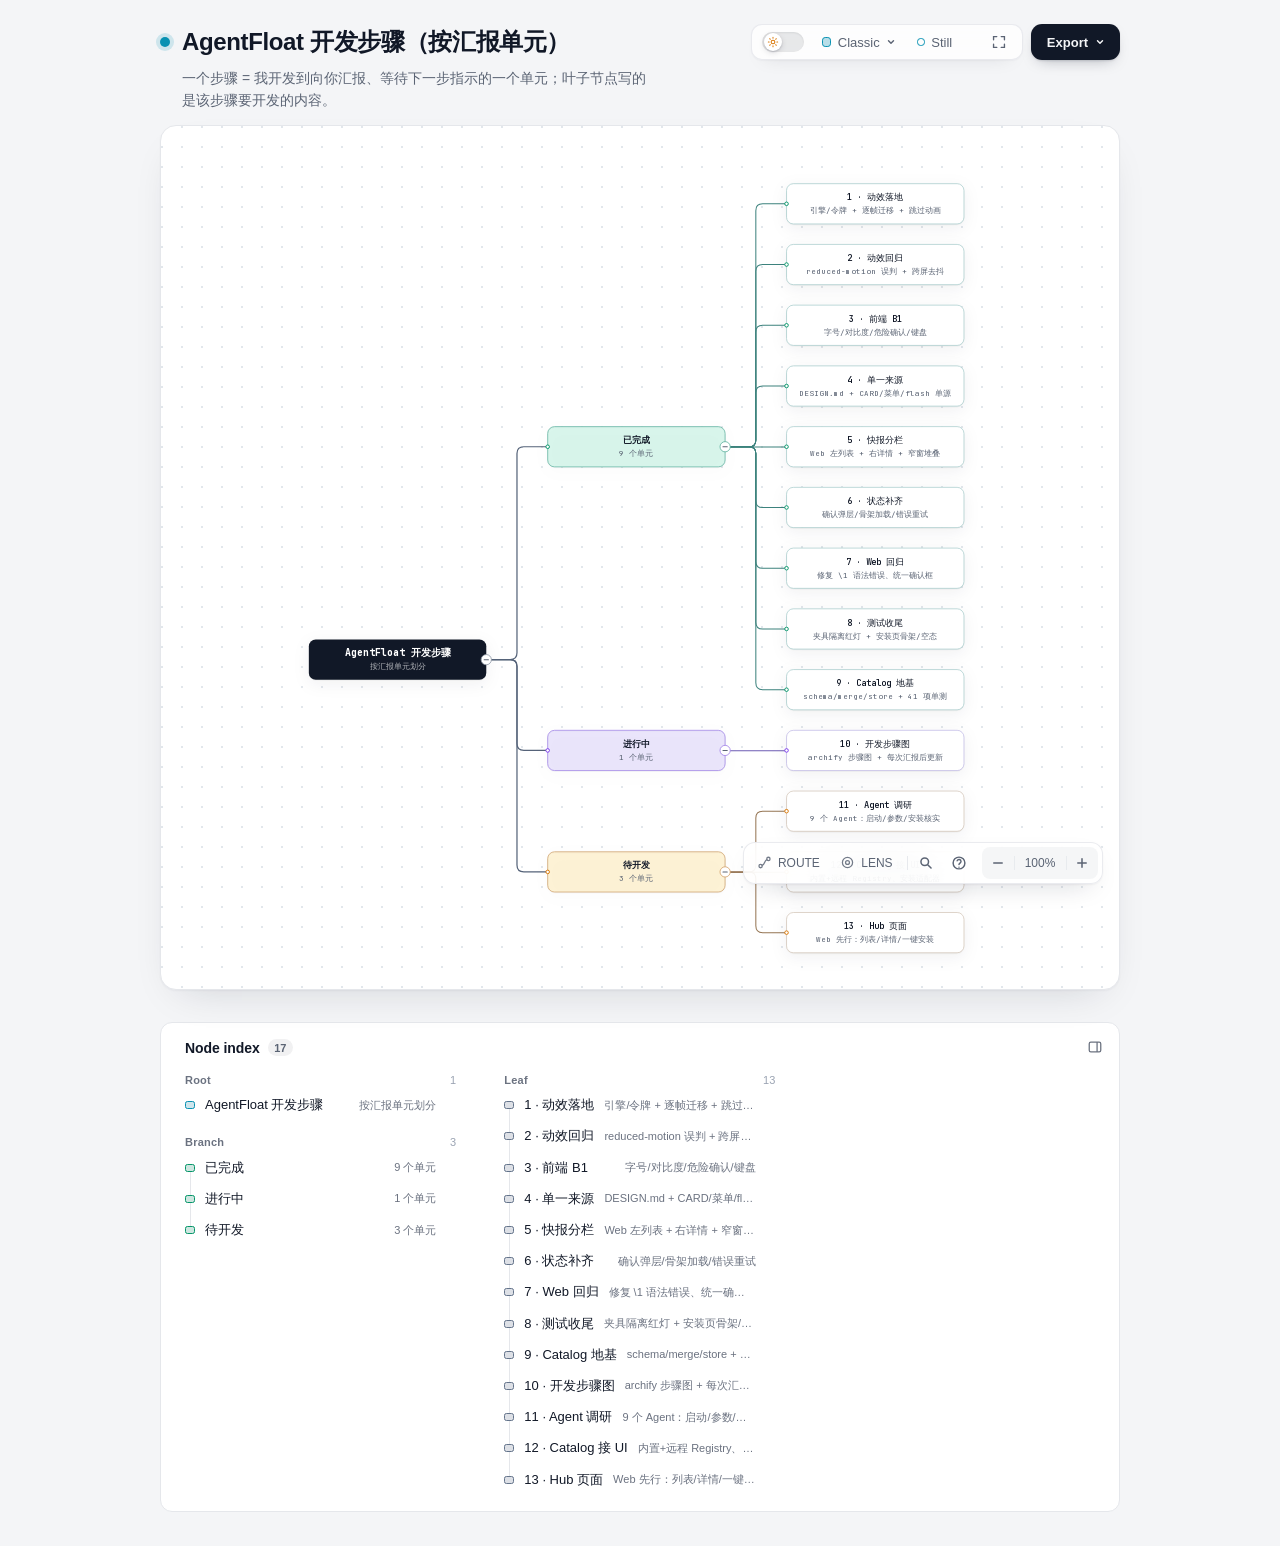
==== docs/agentfloat-dev-steps.html @ 32950635 "docs: 开发步骤图（tree）+ Agent 矩阵本机核实（OpenCode v2.0.18） - docs/agentfloat-dev-steps.html：按汇报单元的步骤树（已完成9/进行" ====
<!DOCTYPE html>
<html lang="en" data-theme="dark" data-preset="classic">
<head>
  <meta charset="UTF-8">
  <meta name="viewport" content="width=device-width, initial-scale=1.0">
  <meta name="generator" content="archify 3.1.0">
  <meta name="archify-reader-contract" content="declared-wide-v1">
  <title>AgentFloat 开发步骤（按汇报单元） Diagram</title>
  <script>
    // Resolve the theme before first paint so light-preference users don't
    // see a dark flash. The toolbar script below re-applies with UI state.
    (function () {
      try {
        var theme = null;
        try {
          var param = new URLSearchParams(window.location.search).get('theme');
          if (param === 'light' || param === 'dark') theme = param;
          if (new URLSearchParams(window.location.search).get('embed') === '1') {
            document.documentElement.setAttribute('data-embed', 'true');
          }
          if (new URLSearchParams(window.location.search).get('present') === '1') {
            document.documentElement.setAttribute('data-present', 'true');
          }
        } catch (_) {}
        if (!theme) {
          try { theme = localStorage.getItem('archify-theme'); } catch (_) {}
        }
        if (theme !== 'light' && theme !== 'dark') {
          theme = window.matchMedia('(prefers-color-scheme: light)').matches ? 'light' : 'dark';
        }
        document.documentElement.setAttribute('data-theme', theme);
      } catch (_) {}
    })();
  </script>
  <style id="archify-fonts">
/*
JetBrains Mono variable WOFF2 subsets from Google Fonts service revision v24.
These fixed bytes are shared by the viewer and its SVG/raster exports.
No local() source: an installed copy must not override the bundled font.
Uncovered characters (including CJK) still use the system fallback stack.
Upstream: https://github.com/JetBrains/JetBrainsMono

cyrillic-ext    1664 bytes  sha256 9343de2ca5d9549f792e7962375af8efb0f320c7643bfd36c884b5a30e5c396f
cyrillic        8892 bytes  sha256 4995a9a43ac659ec32fcd8b463755cd6a07b31a6e6b3894a6a153b661cf490e2
greek           6800 bytes  sha256 49c3da6c9a2b279b0f1f860f5cfb1f5dc38d88a5c7be9c9b1837bbc4e3db6111
vietnamese      5872 bytes  sha256 d44eb1936043a56038eb02dd70b243f379bef65783f94ec12f277550720411f1
latin-ext      11596 bytes  sha256 9c38cb2d0d2d93c1ee6e21fa78db76f13ea7e15e15cc64214c7ca89b6aaa35c4
latin          31340 bytes  sha256 2c32b9b3ee358c119e210f6f5195f9bd34894d78a785ff2e95d60e718e400af4

Copyright 2020 The JetBrains Mono Project Authors (https://github.com/JetBrains/JetBrainsMono)

This Font Software is licensed under the SIL Open Font License, Version 1.1.
This license is copied below, and is also available with a FAQ at:
https://openfontlicense.org


-----------------------------------------------------------
SIL OPEN FONT LICENSE Version 1.1 - 26 February 2007
-----------------------------------------------------------

PREAMBLE
The goals of the Open Font License (OFL) are to stimulate worldwide
development of collaborative font projects, to support the font creation
efforts of academic and linguistic communities, and to provide a free and
open framework in which fonts may be shared and improved in partnership
with others.

The OFL allows the licensed fonts to be used, studied, modified and
redistributed freely as long as they are not sold by themselves. The
fonts, including any derivative works, can be bundled, embedded,
redistributed and/or sold with any software provided that any reserved
names are not used by derivative works. The fonts and derivatives,
however, cannot be released under any other type of license. The
requirement for fonts to remain under this license does not apply
to any document created using the fonts or their derivatives.

DEFINITIONS
"Font Software" refers to the set of files released by the Copyright
Holder(s) under this license and clearly marked as such. This may
include source files, build scripts and documentation.

"Reserved Font Name" refers to any names specified as such after the
copyright statement(s).

"Original Version" refers to the collection of Font Software components as
distributed by the Copyright Holder(s).

"Modified Version" refers to any derivative made by adding to, deleting,
or substituting -- in part or in whole -- any of the components of the
Original Version, by changing formats or by porting the Font Software to a
new environment.

"Author" refers to any designer, engineer, programmer, technical
writer or other person who contributed to the Font Software.

PERMISSION & CONDITIONS
Permission is hereby granted, free of charge, to any person obtaining
a copy of the Font Software, to use, study, copy, merge, embed, modify,
redistribute, and sell modified and unmodified copies of the Font
Software, subject to the following conditions:

1) Neither the Font Software nor any of its individual components,
in Original or Modified Versions, may be sold by itself.

2) Original or Modified Versions of the Font Software may be bundled,
redistributed and/or sold with any software, provided that each copy
contains the above copyright notice and this license. These can be
included either as stand-alone text files, human-readable headers or
in the appropriate machine-readable metadata fields within text or
binary files as long as those fields can be easily viewed by the user.

3) No Modified Version of the Font Software may use the Reserved Font
Name(s) unless explicit written permission is granted by the corresponding
Copyright Holder. This restriction only applies to the primary font name as
presented to the users.

4) The name(s) of the Copyright Holder(s) or the Author(s) of the Font
Software shall not be used to promote, endorse or advertise any
Modified Version, except to acknowledge the contribution(s) of the
Copyright Holder(s) and the Author(s) or with their explicit written
permission.

5) The Font Software, modified or unmodified, in part or in whole,
must be distributed entirely under this license, and must not be
distributed under any other license. The requirement for fonts to
remain under this license does not apply to any document created
using the Font Software.

TERMINATION
This license becomes null and void if any of the above conditions are
not met.

DISCLAIMER
THE FONT SOFTWARE IS PROVIDED "AS IS", WITHOUT WARRANTY OF ANY KIND,
EXPRESS OR IMPLIED, INCLUDING BUT NOT LIMITED TO ANY WARRANTIES OF
MERCHANTABILITY, FITNESS FOR A PARTICULAR PURPOSE AND NONINFRINGEMENT
OF COPYRIGHT, PATENT, TRADEMARK, OR OTHER RIGHT. IN NO EVENT SHALL THE
COPYRIGHT HOLDER BE LIABLE FOR ANY CLAIM, DAMAGES OR OTHER LIABILITY,
INCLUDING ANY GENERAL, SPECIAL, INDIRECT, INCIDENTAL, OR CONSEQUENTIAL
DAMAGES, WHETHER IN AN ACTION OF CONTRACT, TORT OR OTHERWISE, ARISING
FROM, OUT OF THE USE OR INABILITY TO USE THE FONT SOFTWARE OR FROM
OTHER DEALINGS IN THE FONT SOFTWARE.
*/
    /* cyrillic-ext */
    @font-face { font-family: 'JetBrains Mono'; font-style: normal; font-weight: 400 800; font-display: swap;
      src: url([data-uri]) format('woff2');
      unicode-range: U+0460-052F, U+1C80-1C8A, U+20B4, U+2DE0-2DFF, U+A640-A69F, U+FE2E-FE2F; }
    /* cyrillic */
    @font-face { font-family: 'JetBrains Mono'; font-style: normal; font-weight: 400 800; font-display: swap;
      src: url([data-uri]) format('woff2');
      unicode-range: U+0301, U+0400-045F, U+0490-0491, U+04B0-04B1, U+2116; }
    /* greek */
    @font-face { font-family: 'JetBrains Mono'; font-style: normal; font-weight: 400 800; font-display: swap;
      src: url([data-uri]) format('woff2');
      unicode-range: U+0370-0377, U+037A-037F, U+0384-038A, U+038C, U+038E-03A1, U+03A3-03FF; }
    /* vietnamese */
    @font-face { font-family: 'JetBrains Mono'; font-style: normal; font-weight: 400 800; font-display: swap;
      src: url([data-uri]) format('woff2');
      unicode-range: U+0102-0103, U+0110-0111, U+0128-0129, U+0168-0169, U+01A0-01A1, U+01AF-01B0, U+0300-0301, U+0303-0304, U+0308-0309, U+0323, U+0329, U+1EA0-1EF9, U+20AB; }
    /* latin-ext */
    @font-face { font-family: 'JetBrains Mono'; font-style: normal; font-weight: 400 800; font-display: swap;
      src: url([data-uri]) format('woff2');
      unicode-range: U+0100-02BA, U+02BD-02C5, U+02C7-02CC, U+02CE-02D7, U+02DD-02FF, U+0304, U+0308, U+0329, U+1D00-1DBF, U+1E00-1E9F, U+1EF2-1EFF, U+2020, U+20A0-20AB, U+20AD-20C0, U+2113, U+2C60-2C7F, U+A720-A7FF; }
    /* latin */
    @font-face { font-family: 'JetBrains Mono'; font-style: normal; font-weight: 400 800; font-display: swap;
      src: url([data-uri]) format('woff2');
      unicode-range: U+0000-00FF, U+0131, U+0152-0153, U+02BB-02BC, U+02C6, U+02DA, U+02DC, U+0304, U+0308, U+0329, U+2000-206F, U+20AC, U+2122, U+2191, U+2193, U+2212, U+2215, U+FEFF, U+FFFD; }
  </style>
  <style>
    /* ==========================================================
       THEME VARIABLES — switch by toggling [data-theme] on <html>
       ========================================================== */
    :root,
    [data-theme="dark"] {
      --bg: #020617;
      --grid: #1e293b;
      --canvas-dot: rgba(148, 163, 184, 0.16);
      --text: #ffffff;
      --text-muted: #94a3b8;
      --text-dim: #475569;
      /* UI chrome and menu hints need more contrast than SVG .t-dim accents */
      --text-faint: #7d8da1;

      --panel: rgba(15, 23, 42, 0.5);
      --panel-border: #1e293b;
      --lane-fill: rgba(15, 23, 42, 0.22);
      --lane-stroke: #334155;

      --arrow: #94a3b8;
      --arrow-emphasis: #34d399;

      /* Opaque mask color used behind semi-transparent component fills
         so the arrows drawn underneath are properly hidden. */
      --mask: #0f172a;

      --frontend-fill:    rgba(8, 51, 68, 0.4);
      --frontend-stroke:  #22d3ee;
      --backend-fill:     rgba(6, 78, 59, 0.4);
      --backend-stroke:   #34d399;
      --database-fill:    rgba(76, 29, 149, 0.4);
      --database-stroke:  #a78bfa;
      --cloud-fill:       rgba(120, 53, 15, 0.3);
      --cloud-stroke:     #fbbf24;
      --security-fill:    rgba(136, 19, 55, 0.4);
      --security-stroke:  #fb7185;
      --messagebus-fill:  rgba(251, 146, 60, 0.3);
      --messagebus-stroke:#fb923c;
      --external-fill:    rgba(30, 41, 59, 0.5);
      --external-stroke:  #94a3b8;

      --toolbar-bg:       rgba(15, 23, 42, 0.8);
      --toolbar-border:   #334155;
      --toolbar-text:     #e2e8f0;
      --toolbar-hover:    rgba(15, 23, 42, 0.95);
      --toolbar-menu-bg:  #0f172a;
    }

    [data-theme="light"] {
      --bg: #f4f5f7;
      --grid: #e9edf2;
      --canvas-dot: #e2e7ec;
      --text: #111827;
      --text-muted: #5b6474;
      --text-dim: #9aa3b2;
      --text-faint: #6b7280;

      --panel: #ffffff;
      --panel-border: #e5e7eb;
      --lane-fill: rgba(248, 250, 252, 0.65);
      --lane-stroke: #cbd5e1;

      --arrow: #64748b;
      --arrow-emphasis: #059669;

      --mask: #ffffff;

      --frontend-fill: rgba(34, 211, 238, 0.15);
      --frontend-stroke: #0891b2;
      --backend-fill: rgba(52, 211, 153, 0.18);
      --backend-stroke: #059669;
      --database-fill: rgba(167, 139, 250, 0.2);
      --database-stroke: #7c3aed;
      --cloud-fill: rgba(251, 191, 36, 0.18);
      --cloud-stroke: #d97706;
      --security-fill: rgba(251, 113, 133, 0.15);
      --security-stroke: #e11d48;
      --messagebus-fill: rgba(251, 146, 60, 0.15);
      --messagebus-stroke: #ea580c;
      --external-fill: rgba(148, 163, 184, 0.18);
      --external-stroke: #64748b;

      --toolbar-bg:       rgba(255, 255, 255, 0.92);
      --toolbar-border:   #cbd5e1;
      --toolbar-text:     #334155;
      --toolbar-hover:    #ffffff;
      --toolbar-menu-bg:  #ffffff;
    }

    /* ==========================================================
       SIGNAL FLOW — an opt-in, motion-forward visual preset.
       The variables also target a standalone exported SVG, whose
       root carries data-preset and data-theme directly.
       ========================================================== */
    [data-preset="signal-flow"][data-theme="dark"] {
      --bg: #030711;
      --grid: #15233a;
      --panel: rgba(6, 14, 28, 0.78);
      --panel-border: #1d3350;
      --lane-fill: rgba(9, 22, 40, 0.5);
      --lane-stroke: #2c4564;
      --text: #f5fbff;
      --text-muted: #9eb0c7;
      --text-dim: #52667f;
      --text-faint: #7890ad;
      --mask: #07101e;
      --frontend-fill: rgba(6, 182, 212, 0.14);
      --frontend-stroke: #67e8f9;
      --backend-fill: rgba(16, 185, 129, 0.14);
      --backend-stroke: #5eead4;
      --database-fill: rgba(139, 92, 246, 0.16);
      --database-stroke: #c4b5fd;
      --cloud-fill: rgba(245, 158, 11, 0.13);
      --cloud-stroke: #fcd34d;
      --security-fill: rgba(244, 63, 94, 0.13);
      --security-stroke: #fda4af;
      --messagebus-fill: rgba(249, 115, 22, 0.13);
      --messagebus-stroke: #fdba74;
      --external-fill: rgba(71, 85, 105, 0.24);
      --external-stroke: #a5b4c7;
      --arrow: #7890ad;
      --arrow-emphasis: #2dd4bf;
      --toolbar-bg: rgba(7, 16, 30, 0.86);
      --toolbar-border: #29415f;
      --toolbar-menu-bg: #07101e;
    }

    [data-preset="signal-flow"][data-theme="light"] {
      --bg: #f4f9fc;
      --grid: #d4e5ee;
      --panel: rgba(255, 255, 255, 0.82);
      --panel-border: #bfd5e2;
      --lane-fill: rgba(232, 243, 248, 0.62);
      --lane-stroke: #a9c5d5;
      --text: #102638;
      --text-muted: #587287;
      --text-dim: #8aa2b4;
      --text-faint: #668397;
      --mask: #ffffff;
      --frontend-fill: rgba(6, 182, 212, 0.09);
      --frontend-stroke: #0789a1;
      --backend-fill: rgba(5, 150, 105, 0.09);
      --backend-stroke: #087f69;
      --database-fill: rgba(124, 58, 237, 0.09);
      --database-stroke: #7254c7;
      --cloud-fill: rgba(217, 119, 6, 0.08);
      --cloud-stroke: #b9670b;
      --security-fill: rgba(225, 29, 72, 0.08);
      --security-stroke: #c53a59;
      --messagebus-fill: rgba(234, 88, 12, 0.08);
      --messagebus-stroke: #c65f27;
      --external-fill: rgba(100, 116, 139, 0.1);
      --external-stroke: #607a8c;
      --arrow: #7b97aa;
      --arrow-emphasis: #0d9488;
    }

    /* ==========================================================
       BLUEPRINT — a review-first drafting preset for deployment,
       infrastructure, and technical design documentation. It keeps
       the same semantic palette and geometry while trading glow for
       precise grid contrast, squared materials, and drafting marks.
       ========================================================== */
    [data-preset="blueprint"][data-theme="dark"] {
      --bg: #06131f;
      --grid: #17425a;
      --panel: rgba(7, 27, 43, 0.9);
      --panel-border: #27627f;
      --lane-fill: rgba(10, 43, 66, 0.36);
      --lane-stroke: #34799a;
      --text: #e3f6ff;
      --text-muted: #91b8ca;
      --text-dim: #557e92;
      --text-faint: #739caf;
      --mask: #0a2031;
      --frontend-fill: rgba(26, 157, 193, 0.14);
      --frontend-stroke: #66d9ef;
      --backend-fill: rgba(31, 155, 124, 0.13);
      --backend-stroke: #69dfbd;
      --database-fill: rgba(120, 105, 196, 0.14);
      --database-stroke: #b4a8ff;
      --cloud-fill: rgba(197, 145, 43, 0.13);
      --cloud-stroke: #ffd166;
      --security-fill: rgba(199, 76, 104, 0.13);
      --security-stroke: #ff8da1;
      --messagebus-fill: rgba(207, 112, 49, 0.13);
      --messagebus-stroke: #ffad66;
      --external-fill: rgba(84, 119, 139, 0.18);
      --external-stroke: #a7cad9;
      --arrow: #78a3b7;
      --arrow-emphasis: #64dfc1;
      --toolbar-bg: rgba(7, 28, 45, 0.92);
      --toolbar-border: #34799a;
      --toolbar-text: #d8f3ff;
      --toolbar-hover: rgba(18, 58, 83, 0.95);
      --toolbar-menu-bg: #0a2031;
    }

    [data-preset="blueprint"][data-theme="light"] {
      --bg: #edf7fa;
      --grid: #b5d5e1;
      --panel: rgba(249, 253, 255, 0.94);
      --panel-border: #78aabd;
      --lane-fill: rgba(210, 232, 240, 0.42);
      --lane-stroke: #83b2c4;
      --text: #123344;
      --text-muted: #4e7486;
      --text-dim: #86a6b4;
      --text-faint: #668c9d;
      --mask: #f9fdff;
      --frontend-fill: rgba(8, 145, 178, 0.08);
      --frontend-stroke: #087f9c;
      --backend-fill: rgba(5, 128, 101, 0.08);
      --backend-stroke: #08755f;
      --database-fill: rgba(100, 75, 180, 0.08);
      --database-stroke: #6757a8;
      --cloud-fill: rgba(181, 120, 15, 0.08);
      --cloud-stroke: #a86609;
      --security-fill: rgba(190, 48, 80, 0.07);
      --security-stroke: #b32f50;
      --messagebus-fill: rgba(196, 81, 22, 0.07);
      --messagebus-stroke: #b65120;
      --external-fill: rgba(79, 112, 128, 0.08);
      --external-stroke: #506f7e;
      --arrow: #6d93a5;
      --arrow-emphasis: #087f69;
      --toolbar-bg: rgba(247, 252, 254, 0.94);
      --toolbar-border: #8ab5c5;
      --toolbar-text: #294f61;
      --toolbar-hover: #ffffff;
      --toolbar-menu-bg: #f9fdff;
    }

    /* ==========================================================
       EDITORIAL — a warm, publication-minded preset for design
       reviews, launch notes, and documentation. The diagram keeps
       the same semantic palette and exact geometry, but trades
       software chrome for paper, ink, ruled structure, and one
       restrained vermilion accent.
       ========================================================== */
    [data-preset="editorial"][data-theme="dark"] {
      --bg: #181611;
      --grid: #39342a;
      --panel: rgba(35, 31, 24, 0.96);
      --panel-border: #625a4a;
      --lane-fill: rgba(52, 46, 35, 0.46);
      --lane-stroke: #726957;
      --text: #f4eddf;
      --text-muted: #b9ae9b;
      --text-dim: #776e60;
      --text-faint: #9d917e;
      --mask: #231f18;
      --frontend-fill: rgba(43, 133, 142, 0.16);
      --frontend-stroke: #7fc6c7;
      --backend-fill: rgba(63, 132, 92, 0.16);
      --backend-stroke: #8fc29e;
      --database-fill: rgba(117, 91, 141, 0.17);
      --database-stroke: #c0a4d0;
      --cloud-fill: rgba(170, 119, 49, 0.16);
      --cloud-stroke: #d8ad68;
      --security-fill: rgba(157, 69, 65, 0.17);
      --security-stroke: #df9085;
      --messagebus-fill: rgba(174, 79, 42, 0.16);
      --messagebus-stroke: #df946f;
      --external-fill: rgba(126, 115, 96, 0.18);
      --external-stroke: #b8ad99;
      --arrow: #948978;
      --arrow-emphasis: #dd6b3d;
      --toolbar-bg: rgba(35, 31, 24, 0.92);
      --toolbar-border: #625a4a;
      --toolbar-text: #eee5d5;
      --toolbar-hover: #302a20;
      --toolbar-menu-bg: #231f18;
    }

    [data-preset="editorial"][data-theme="light"] {
      --bg: #f2eee5;
      --grid: #d8d0c2;
      --panel: rgba(251, 248, 241, 0.97);
      --panel-border: #c4b9a6;
      --lane-fill: rgba(229, 221, 207, 0.42);
      --lane-stroke: #b8aa94;
      --text: #242018;
      --text-muted: #6f6658;
      --text-dim: #a09788;
      --text-faint: #817767;
      --mask: #fbf8f1;
      --frontend-fill: rgba(31, 117, 126, 0.09);
      --frontend-stroke: #287e84;
      --backend-fill: rgba(42, 119, 75, 0.09);
      --backend-stroke: #397b53;
      --database-fill: rgba(105, 75, 130, 0.09);
      --database-stroke: #765d86;
      --cloud-fill: rgba(157, 103, 31, 0.1);
      --cloud-stroke: #9a671f;
      --security-fill: rgba(153, 58, 52, 0.09);
      --security-stroke: #9e463f;
      --messagebus-fill: rgba(182, 70, 27, 0.09);
      --messagebus-stroke: #ad4b25;
      --external-fill: rgba(101, 91, 75, 0.09);
      --external-stroke: #746b5e;
      --arrow: #8a806f;
      --arrow-emphasis: #bb4c23;
      --toolbar-bg: rgba(251, 248, 241, 0.94);
      --toolbar-border: #c4b9a6;
      --toolbar-text: #40392f;
      --toolbar-hover: #fffdf8;
      --toolbar-menu-bg: #fbf8f1;
    }

    * { margin: 0; padding: 0; box-sizing: border-box; }

    body {
      --archify-page-top: 2rem;
      font-family: -apple-system, BlinkMacSystemFont, 'Segoe UI', 'PingFang SC', 'Hiragino Sans GB', 'Microsoft YaHei', 'Noto Sans CJK SC', 'Noto Sans', Roboto, 'Helvetica Neue', Arial, sans-serif;
      -webkit-font-smoothing: antialiased;
      background: var(--bg);
      min-height: 100vh;
      padding: var(--archify-page-top) 2rem 2rem;
      color: var(--text);
      /* Theme surfaces change together; animating the page background leaves it
         visibly out of sync with the SVG and panel for the first 200ms. */
    }

    html[data-preset="signal-flow"] body {
      background-image:
        radial-gradient(circle at 18% -8%, rgba(34, 211, 238, 0.14), transparent 34rem),
        radial-gradient(circle at 92% 18%, rgba(139, 92, 246, 0.12), transparent 30rem);
      background-attachment: fixed;
    }
    html[data-preset="signal-flow"][data-theme="light"] body {
      background-image:
        radial-gradient(circle at 18% -8%, rgba(6, 182, 212, 0.12), transparent 34rem),
        radial-gradient(circle at 92% 18%, rgba(139, 92, 246, 0.08), transparent 30rem);
    }
    html[data-preset="blueprint"] body {
      background-image:
        linear-gradient(var(--grid) 1px, transparent 1px),
        linear-gradient(90deg, var(--grid) 1px, transparent 1px);
      background-size: 32px 32px;
      background-position: -1px -1px;
      background-attachment: fixed;
    }
    html[data-preset="editorial"] body {
      background-image:
        linear-gradient(90deg, transparent 0, transparent 5.4rem, color-mix(in srgb, var(--security-stroke) 18%, transparent) 5.4rem, color-mix(in srgb, var(--security-stroke) 18%, transparent) calc(5.4rem + 1px), transparent calc(5.4rem + 1px)),
        repeating-linear-gradient(0deg, transparent 0, transparent 31px, color-mix(in srgb, var(--grid) 36%, transparent) 31px, color-mix(in srgb, var(--grid) 36%, transparent) 32px);
      background-attachment: fixed;
    }

    /* Gallery/embed mode keeps the generated artifact as the source of truth
       while presenting only its diagram surface inside a proof card. */
    html[data-embed="true"] body {
      min-height: 0;
      padding: 0;
      overflow: hidden;
      background: var(--bg);
      background-image: none;
    }
    html[data-embed="true"] .toolbar,
    html[data-embed="true"] .header,
    html[data-embed="true"] .cards,
    html[data-embed="true"] .diagram-nav,
    html[data-embed="true"] .overview-map,
    html[data-embed="true"] .focus-chip,
    html[data-embed="true"] .route-probe,
    html[data-embed="true"] .semantic-lens,
    html[data-embed="true"] .diagram-guide,
    html[data-embed="true"] .node-finder,
    html[data-embed="true"] .node-outline { display: none !important; }
    html[data-embed="true"] .container { max-width: none; }
    html[data-embed="true"] .diagram-container {
      padding: 0.5rem;
      border: 0;
      border-radius: 0;
      box-shadow: none;
    }
    html[data-embed="true"] .diagram-container svg { min-width: 0; }

    /* Presentation Stage is a viewer-only layer: it gives the live diagram
       the viewport while keeping guided views, theme, focus, and exports real.
       Embed mode wins when both query parameters are present. */
    html[data-present="true"]:not([data-embed="true"]) body {
      --archify-page-top: 1rem;
      height: 100dvh;
      min-height: 0;
      padding: 1rem;
      overflow: hidden;
    }
    html[data-present="true"]:not([data-embed="true"]) .container {
      display: flex;
      flex-direction: column;
      gap: 0.75rem;
      width: 100%;
      max-width: none;
      height: calc(100dvh - 2rem);
    }
    html[data-present="true"]:not([data-embed="true"]) .header {
      flex: none;
      min-width: 0;
      margin: 0;
      padding-right: 23rem;
    }
    html[data-present="true"]:not([data-embed="true"]) .header-row { margin-bottom: 0.25rem; }
    html[data-present="true"]:not([data-embed="true"]) .subtitle {
      overflow: hidden;
      text-overflow: ellipsis;
      white-space: nowrap;
    }

    html[data-present="true"]:not([data-embed="true"]) .diagram-container {
      display: flex;
      flex: 1 1 auto;
      align-items: center;
      justify-content: center;
      min-height: 0;
      padding: 0.75rem;
      padding-bottom: calc(0.75rem + var(--archify-nav-reserve));
    }
    html[data-present="true"]:not([data-embed="true"]) .diagram-container > svg {
      flex: 1 1 auto;
      height: 100%;
      min-height: 0;
      width: 100%;
      min-width: 0;
    }
    html[data-present="true"]:not([data-embed="true"]) .cards { display: none; }
    html[data-present="true"]:not([data-embed="true"]) #btn-present {
      border-color: var(--frontend-stroke);
      color: var(--frontend-stroke);
    }

    /* The reader owns only the outer scale. Compact automatic sequences fit at
       their authored text size or larger. Long sequences and waterfall rows
       favor reading width and page scroll; other diagrams keep height fitting.
       Small automatic canvases retain a modest scale inside a usable shell.
       Every strategy preserves the authored SVG/viewBox and semantic geometry. */
    .container {
      width: 100%;
      max-width: var(--archify-reader-width, 1440px);
      margin: 0 auto;
    }
    html[data-reader-area="true"] .diagram-container {
      min-height: var(--archify-diagram-min-height);
      display: flex;
      align-items: center;
    }
    html[data-reader-area="true"] .diagram-container > svg { flex-shrink: 0; }
    /* The original SVG legend can use the outer corner while the capped or fitted
       diagram stays centered. The container still clips all outer paint. */
    .diagram-container:has([data-reader-legend-corner]) > svg { overflow: visible; }
    .diagram-container [data-reader-legend-corner] {
      transform-origin: 0 0;
      transform-box: view-box;
      transform: var(--archify-reader-legend-transform);
    }
    html[data-reader-narrow="true"]:not([data-present="true"]) .diagram-container > svg {
      min-width: 0;
      max-width: var(--archify-diagram-max-width);
      margin-inline: auto;
    }
    @media (min-width: 768px) and (max-height: 920px) {
      .header { margin-bottom: 1rem; }
      .diagram-container { padding: 1rem; }
      .cards { margin-top: 1rem; }
      .card { padding: 1rem; }
    }

    .header { margin-bottom: 1.5rem; padding-right: 29.5rem; }

    html[data-preset="signal-flow"] .header,
    html[data-preset="blueprint"] .header,
    html[data-preset="editorial"] .header { padding-right: 29.5rem; }

    .header-row {
      display: flex;
      align-items: center;
      gap: 0.75rem;
      min-height: 2.75rem;
      margin-bottom: 0.25rem;
    }

    .pulse-dot {
      flex: none;
      width: 10px;
      height: 10px;
      background: var(--frontend-stroke);
      border-radius: 50%;
      box-shadow: 0 0 0 4px color-mix(in srgb, var(--frontend-stroke) 16%, transparent);
      animation: none;
    }

    html[data-motion-capable="true"] .pulse-dot { animation: pulse 2s infinite; }

    @keyframes pulse {
      0%, 100% { opacity: 1; }
      50% { opacity: 0.5; }
    }

    h1 {
      font-size: 1.5rem;
      font-weight: 650;
      line-height: 1.25;
      letter-spacing: -0.015em;
    }

    .subtitle {
      color: var(--text-muted);
      font-size: 0.875rem;
      line-height: 1.55;
      margin-left: 1.375rem;
    }

    html[data-preset="signal-flow"] .header-row::after {
      content: attr(data-preset-badge-signal-flow);
      flex: none;
      margin-left: 0.25rem;
      color: var(--frontend-stroke);
      border: 1px solid var(--frontend-stroke);
      border-radius: 999px;
      padding: 0.28rem 0.6rem;
      font-size: 0.625rem;
      letter-spacing: 0.12em;
      opacity: 0.82;
      box-shadow: 0 0 20px rgba(34, 211, 238, 0.12);
      white-space: nowrap;
    }

    html[data-preset="blueprint"] .pulse-dot {
      width: 10px;
      height: 10px;
      border: 1px solid var(--frontend-stroke);
      border-radius: 1px;
      background: transparent;
      box-shadow: inset 0 0 0 2px var(--bg);
      transform: rotate(45deg);
      animation: none;
    }
    html[data-preset="blueprint"] .header-row::after {
      content: attr(data-preset-badge-blueprint);
      flex: none;
      margin-left: 0.25rem;
      padding: 0.28rem 0.55rem;
      border-top: 1px solid var(--frontend-stroke);
      border-bottom: 1px solid var(--frontend-stroke);
      color: var(--frontend-stroke);
      font-size: 0.5625rem;
      font-weight: 700;
      letter-spacing: 0.14em;
      white-space: nowrap;
    }

    html[data-preset="editorial"] h1,
    html[data-preset="editorial"] .card h3 {
      font-family: Georgia, 'Times New Roman', 'Songti SC', STSong, serif;
      letter-spacing: -0.02em;
    }
    html[data-preset="editorial"] h1 { font-size: 1.72rem; font-weight: 600; }
    html[data-preset="editorial"] .pulse-dot {
      width: 9px;
      height: 9px;
      border: 1px solid var(--arrow-emphasis);
      border-radius: 0;
      background: var(--arrow-emphasis);
      box-shadow: 0 0 0 3px color-mix(in srgb, var(--arrow-emphasis) 14%, transparent);
      transform: rotate(45deg);
      animation: none;
    }
    html[data-preset="editorial"] .header-row::after {
      content: attr(data-preset-badge-editorial);
      flex: none;
      margin-left: 0.25rem;
      padding: 0.32rem 0 0.24rem;
      border-bottom: 2px solid var(--arrow-emphasis);
      color: var(--arrow-emphasis);
      font-family: Georgia, 'Times New Roman', serif;
      font-size: 0.625rem;
      font-style: italic;
      font-weight: 600;
      letter-spacing: 0.08em;
      white-space: nowrap;
    }

    .diagram-container {
      --archify-nav-reserve: 0px;
      background: var(--panel);
      border-radius: 1rem;
      border: 1px solid var(--panel-border);
      box-shadow: 0 1px 2px rgba(15, 23, 42, 0.04), 0 16px 40px -20px rgba(15, 23, 42, 0.18);
      padding: 1.5rem;
      padding-bottom: calc(1.5rem + var(--archify-nav-reserve));
      overflow: hidden;
      position: relative;
    }

    html[data-preset="signal-flow"] .diagram-container {
      position: relative;
      overflow: hidden;
      background: linear-gradient(180deg, rgba(8, 20, 38, 0.82), rgba(3, 8, 18, 0.94));
      box-shadow: inset 0 1px 0 rgba(255, 255, 255, 0.04), 0 28px 80px rgba(0, 0, 0, 0.34);
    }
    html[data-preset="signal-flow"][data-theme="light"] .diagram-container {
      background: linear-gradient(180deg, rgba(255, 255, 255, 0.9), rgba(237, 246, 250, 0.94));
      box-shadow: inset 0 1px 0 rgba(255, 255, 255, 0.72), 0 24px 60px rgba(45, 78, 99, 0.12);
    }
    html[data-preset="blueprint"] .diagram-container {
      border-color: var(--panel-border);
      border-radius: 0.35rem;
      background: var(--panel);
      box-shadow:
        inset 0 0 0 1px color-mix(in srgb, var(--panel-border) 34%, transparent),
        0 18px 48px rgba(0, 0, 0, 0.16);
    }
    html[data-preset="blueprint"] .diagram-container::after {
      content: "";
      position: absolute;
      z-index: 10;
      inset: 0.7rem;
      pointer-events: none;
      background:
        linear-gradient(var(--frontend-stroke), var(--frontend-stroke)) left top / 1.35rem 1px no-repeat,
        linear-gradient(var(--frontend-stroke), var(--frontend-stroke)) left top / 1px 1.35rem no-repeat,
        linear-gradient(var(--frontend-stroke), var(--frontend-stroke)) right top / 1.35rem 1px no-repeat,
        linear-gradient(var(--frontend-stroke), var(--frontend-stroke)) right top / 1px 1.35rem no-repeat,
        linear-gradient(var(--frontend-stroke), var(--frontend-stroke)) left bottom / 1.35rem 1px no-repeat,
        linear-gradient(var(--frontend-stroke), var(--frontend-stroke)) left bottom / 1px 1.35rem no-repeat,
        linear-gradient(var(--frontend-stroke), var(--frontend-stroke)) right bottom / 1.35rem 1px no-repeat,
        linear-gradient(var(--frontend-stroke), var(--frontend-stroke)) right bottom / 1px 1.35rem no-repeat;
      opacity: 0.58;
    }
    html[data-preset="editorial"] .diagram-container {
      overflow: hidden;
      border-color: var(--panel-border);
      border-radius: 0.38rem;
      background:
        linear-gradient(90deg, color-mix(in srgb, var(--security-fill) 58%, transparent), transparent 12%),
        var(--panel);
      box-shadow:
        0 1px 0 color-mix(in srgb, var(--text) 6%, transparent),
        0 18px 48px color-mix(in srgb, #000 19%, transparent);
    }
    html[data-preset="editorial"] .diagram-container::after {
      position: absolute;
      z-index: 10;
      top: 0.72rem;
      right: 1.25rem;
      padding: 0.2rem 0.52rem;
      border: 1px solid var(--panel-border);
      background: var(--panel);
      color: var(--arrow-emphasis);
      content: attr(data-preset-badge-editorial-plate);
      font-family: Georgia, 'Times New Roman', serif;
      font-size: 0.52rem;
      font-style: italic;
      font-weight: 600;
      letter-spacing: 0.09em;
      pointer-events: none;
    }
    html[data-embed="true"][data-preset="editorial"] .diagram-container::after { display: none; }
    html[data-motion-capable="true"][data-preset="signal-flow"][data-ambient-entry="running"] .diagram-container::before {
      content: "";
      position: absolute;
      inset: 0;
      pointer-events: none;
      background: linear-gradient(115deg, transparent 28%, rgba(103, 232, 249, 0.035) 48%, transparent 68%);
      transform: translateX(-70%);
      animation: archify-signal-scan 4.8s ease-in-out 1 both;
    }

    /* Motion Governor gives the reader a real static state and gives the
       strongest semantic action the only motion budget. Atmosphere resets to
       its authored base instead of freezing mid-cycle. Static artifacts never
       start a decorative pulse or scan. */
    html:not([data-motion-capable="true"]) svg[data-animation="trace"] [data-animate] {
      animation: none !important;
    }
    html:not([data-motion-capable="true"]) svg[data-animation="trace"] [data-graph-role="automatic-crossover"]:has(> [data-animate="edge"]) > [data-graph-role="automatic-crossover-underlay"] {
      animation: none !important;
    }
    html[data-motion="still"] .pulse-dot,
    html[data-motion="still"] .diagram-container::before,
    html[data-motion="still"] svg[data-animation="trace"] [data-animate],
    html[data-motion-owner] .pulse-dot,
    html[data-motion-owner] .diagram-container::before,
    html[data-motion-owner] svg[data-animation="trace"] [data-animate],
    html[data-embed="true"] .pulse-dot,
    html[data-embed="true"] .diagram-container::before,
    html[data-share-playback="true"] .pulse-dot,
    html[data-share-playback="true"] .diagram-container::before,
    html[data-document-hidden="true"] .pulse-dot,
    html[data-document-hidden="true"] .diagram-container::before,
    html[data-document-hidden="true"] svg[data-animation="trace"] [data-animate],
    html[data-motion="still"] svg[data-animation="trace"] [data-graph-role="automatic-crossover"]:has(> [data-animate="edge"]) > [data-graph-role="automatic-crossover-underlay"],
    html[data-motion-owner] svg[data-animation="trace"] [data-graph-role="automatic-crossover"]:has(> [data-animate="edge"]) > [data-graph-role="automatic-crossover-underlay"],
    html[data-embed="true"] svg[data-animation="trace"] [data-graph-role="automatic-crossover"]:has(> [data-animate="edge"]) > [data-graph-role="automatic-crossover-underlay"],
    html[data-share-playback="true"] svg[data-animation="trace"] [data-graph-role="automatic-crossover"]:has(> [data-animate="edge"]) > [data-graph-role="automatic-crossover-underlay"],
    html[data-document-hidden="true"] svg[data-animation="trace"] [data-graph-role="automatic-crossover"]:has(> [data-animate="edge"]) > [data-graph-role="automatic-crossover-underlay"] {
      animation: none !important;
    }
    html[data-motion="still"] .diagram-container::before,
    html[data-motion-owner] .diagram-container::before,
    html[data-embed="true"] .diagram-container::before,
    html[data-share-playback="true"] .diagram-container::before {
      opacity: 0;
    }
    html[data-motion="still"] .intent-trace-flow,
    html[data-motion="still"] .route-probe-flow,
    html[data-motion="still"] .route-journey-flow,
    html[data-motion="still"] .semantic-lens-flow,
    html[data-motion="still"] .diagram-guide,
    html[data-motion="still"] .overview-map-live,
    html[data-document-hidden="true"] .intent-trace-flow,
    html[data-document-hidden="true"] .route-probe-flow,
    html[data-document-hidden="true"] .route-journey-flow,
    html[data-document-hidden="true"] .semantic-lens-flow,
    html[data-document-hidden="true"] .diagram-guide,
    html[data-document-hidden="true"] .overview-map-live {
      animation: none !important;
    }

    html[data-motion="still"] .intent-trace-flow,
    html[data-motion="still"] .route-probe-flow {
      stroke-dasharray: none;
      stroke-dashoffset: 0;
      opacity: 0.72;
    }
    html[data-motion="still"] .route-journey-overlay,
    html[data-document-hidden="true"] .route-journey-overlay { display: none !important; }
    html[data-motion="still"] .relationship-pulse-overlay { display: none !important; }

    html[data-motion="still"] svg [data-node-id],
    html[data-motion="still"] svg [data-edge-from],
    html[data-motion="still"] svg [data-detail],
    html[data-motion="still"] svg [data-detail-anchor],
    html[data-motion="still"] svg [data-legend-hit],
    html[data-motion="still"] svg {
      transition: none !important;
    }

    svg {
      font-family: 'JetBrains Mono', ui-monospace, SFMono-Regular, Menlo, Consolas, 'DejaVu Sans Mono', 'Liberation Mono', 'Noto Sans Mono CJK SC', 'PingFang SC', 'Hiragino Sans GB', 'Microsoft YaHei', monospace;
      width: 100%;
      min-width: min(900px, 100%);
      display: block;
      transform-origin: 0 0;
      transition: transform 0.18s ease;
    }

    .diagram-container.is-camera-moving svg {
      transition: transform 0.42s cubic-bezier(0.22, 1, 0.36, 1);
    }
    .diagram-container.is-camera-transaction svg { transition: none; }
    .diagram-container.is-pannable { cursor: grab; }
    .diagram-container.is-panning { cursor: grabbing; user-select: none; }
    .diagram-container.is-panning svg { transition: none; }

    .diagram-nav {
      position: absolute;
      right: 1rem;
      bottom: 1rem;
      z-index: 12;
      translate: 0 calc(-1 * var(--archify-dock-lift, 0px));
      display: inline-flex;
      align-items: center;
      max-width: calc(100% - 2rem);
      padding: 0.25rem;
      gap: 0.0625rem;
      overflow-x: auto;
      border: 1px solid color-mix(in srgb, var(--panel-border) 80%, transparent);
      border-radius: 0.75rem;
      background: color-mix(in srgb, var(--panel) 84%, transparent);
      box-shadow: 0 1px 2px rgba(15, 23, 42, 0.05), 0 10px 28px -14px rgba(15, 23, 42, 0.28);
      backdrop-filter: blur(14px) saturate(1.2);
      scrollbar-width: none;
    }
    .diagram-nav::-webkit-scrollbar { display: none; }
    .diagram-nav button,
    .focus-chip button {
      border: 0;
      background: transparent;
      color: var(--toolbar-text);
      font: inherit;
      cursor: pointer;
    }
    .diagram-nav button {
      min-width: 2rem;
      height: 2rem;
      padding: 0 0.4rem;
      border-radius: 0.5rem;
      color: var(--text-muted);
      font-size: 0.75rem;
      font-weight: 500;
      letter-spacing: 0;
      transition: background 0.15s, color 0.15s;
    }
    .diagram-nav button:hover,
    .diagram-nav button:focus-visible {
      color: var(--text);
      background: color-mix(in srgb, var(--text) 6%, transparent);
    }
    .diagram-nav button:hover,
    .diagram-nav button:focus-visible,
    .focus-chip button:hover,
    .focus-chip button:focus-visible { background: var(--toolbar-hover); }
    .diagram-nav button:focus-visible,
    .focus-chip button:focus-visible {
      outline: 2px solid var(--frontend-stroke);
      outline-offset: 1px;
    }
    .diagram-nav button:disabled { opacity: 0.38; cursor: default; }
    /* The Guide stays on the ? shortcut; Map only earns dock space once the
       reader has zoomed past the full diagram (or opened it from the keyboard). */
    .diagram-nav button[hidden] { display: none; }
    .diagram-container:not(.is-pannable) #btn-overview-map:not([data-radar-requested]):not(:focus) { display: none; }
    .diagram-nav button:disabled:hover { background: transparent; }
    .diagram-nav #btn-route-probe,
    .diagram-nav #btn-overview-map,
    .diagram-nav #btn-semantic-lens {
      min-width: auto;
      padding-inline: 0.6rem;
      color: var(--text-muted);
      font-weight: 500;
    }
    .diagram-nav #btn-node-finder,
    .diagram-nav [data-view="out"] {
      position: relative;
      margin-left: 0.375rem;
    }
    .diagram-nav #btn-node-finder::before,
    .diagram-nav [data-view="out"]::before {
      position: absolute;
      top: 0.55rem;
      bottom: 0.55rem;
      left: -0.19rem;
      width: 1px;
      background: color-mix(in srgb, var(--panel-border) 90%, transparent);
      content: "";
      pointer-events: none;
    }
    .diagram-nav-icon {
      display: block;
      width: 0.95rem;
      height: 0.95rem;
      margin: auto;
      background: currentColor;
      -webkit-mask-position: center;
      -webkit-mask-repeat: no-repeat;
      -webkit-mask-size: contain;
      mask-position: center;
      mask-repeat: no-repeat;
      mask-size: contain;
    }
    .diagram-nav-icon.find {
      -webkit-mask-image: url("data:image/svg+xml,%3Csvg xmlns='http://www.w3.org/2000/svg' viewBox='0 0 20 20'%3E%3Ccircle cx='8.5' cy='8.5' r='4.5' fill='none' stroke='black' stroke-width='1.8'/%3E%3Cpath d='m12 12 4 4' fill='none' stroke='black' stroke-width='1.8' stroke-linecap='round'/%3E%3C/svg%3E");
      mask-image: url("data:image/svg+xml,%3Csvg xmlns='http://www.w3.org/2000/svg' viewBox='0 0 20 20'%3E%3Ccircle cx='8.5' cy='8.5' r='4.5' fill='none' stroke='black' stroke-width='1.8'/%3E%3Cpath d='m12 12 4 4' fill='none' stroke='black' stroke-width='1.8' stroke-linecap='round'/%3E%3C/svg%3E");
    }
    .diagram-nav-icon.guide {
      -webkit-mask-image: url("data:image/svg+xml,%3Csvg xmlns='http://www.w3.org/2000/svg' viewBox='0 0 20 20'%3E%3Ccircle cx='10' cy='10' r='7' fill='none' stroke='black' stroke-width='1.7'/%3E%3Cpath d='M7.8 7.3a2.4 2.4 0 014.6.9c0 1.8-2.4 2-2.4 3.7M10 14.9h.01' fill='none' stroke='black' stroke-width='1.7' stroke-linecap='round'/%3E%3C/svg%3E");
      mask-image: url("data:image/svg+xml,%3Csvg xmlns='http://www.w3.org/2000/svg' viewBox='0 0 20 20'%3E%3Ccircle cx='10' cy='10' r='7' fill='none' stroke='black' stroke-width='1.7'/%3E%3Cpath d='M7.8 7.3a2.4 2.4 0 014.6.9c0 1.8-2.4 2-2.4 3.7M10 14.9h.01' fill='none' stroke='black' stroke-width='1.7' stroke-linecap='round'/%3E%3C/svg%3E");
    }
    .diagram-nav-icon.minus {
      -webkit-mask-image: url("data:image/svg+xml,%3Csvg xmlns='http://www.w3.org/2000/svg' viewBox='0 0 20 20'%3E%3Cpath d='M5 10h10' fill='none' stroke='black' stroke-width='1.8' stroke-linecap='round'/%3E%3C/svg%3E");
      mask-image: url("data:image/svg+xml,%3Csvg xmlns='http://www.w3.org/2000/svg' viewBox='0 0 20 20'%3E%3Cpath d='M5 10h10' fill='none' stroke='black' stroke-width='1.8' stroke-linecap='round'/%3E%3C/svg%3E");
    }
    .diagram-nav-icon.plus {
      -webkit-mask-image: url("data:image/svg+xml,%3Csvg xmlns='http://www.w3.org/2000/svg' viewBox='0 0 20 20'%3E%3Cpath d='M10 5v10M5 10h10' fill='none' stroke='black' stroke-width='1.8' stroke-linecap='round'/%3E%3C/svg%3E");
      mask-image: url("data:image/svg+xml,%3Csvg xmlns='http://www.w3.org/2000/svg' viewBox='0 0 20 20'%3E%3Cpath d='M10 5v10M5 10h10' fill='none' stroke='black' stroke-width='1.8' stroke-linecap='round'/%3E%3C/svg%3E");
    }
    .diagram-nav [data-view="reset"] {
      display: inline-flex;
      align-items: center;
      justify-content: center;
      gap: 0.2rem;
      min-width: 3.1rem;
      padding-inline: 0.35rem;
    }
    .diagram-nav [data-view="reset"][data-detail-visible] {
      min-width: 3.8rem;
    }
    .diagram-nav-detail {
      color: color-mix(in srgb, var(--toolbar-text) 52%, transparent);
      font-size: 0.44rem;
      font-weight: 700;
      line-height: 1;
      letter-spacing: 0.07em;
    }
    .diagram-nav-percent {
      color: var(--text-muted);
      font-size: 0.75rem;
      font-weight: 500;
      font-variant-numeric: tabular-nums;
      line-height: 1;
    }
    /* Mode buttons carry a small glyph so the dock reads as one icon language. */
    .diagram-nav #btn-route-probe,
    .diagram-nav #btn-overview-map,
    .diagram-nav #btn-semantic-lens {
      display: inline-flex;
      align-items: center;
      gap: 0.375rem;
      padding-inline: 0.55rem 0.65rem;
    }
    .diagram-nav #btn-route-probe::before,
    .diagram-nav #btn-overview-map::before,
    .diagram-nav #btn-semantic-lens::before {
      flex: none;
      width: 0.95rem;
      height: 0.95rem;
      background: currentColor;
      content: "";
      opacity: 0.85;
      -webkit-mask: var(--nav-glyph) center / contain no-repeat;
      mask: var(--nav-glyph) center / contain no-repeat;
    }
    .diagram-nav #btn-route-probe { --nav-glyph: url("data:image/svg+xml,%3Csvg xmlns='http://www.w3.org/2000/svg' viewBox='0 0 20 20'%3E%3Cg fill='none' stroke='black' stroke-width='1.7' stroke-linecap='round'%3E%3Ccircle cx='4.8' cy='14.8' r='2.2'/%3E%3Ccircle cx='15.2' cy='5.2' r='2.2'/%3E%3Cpath d='M6.9 13.9c3.8-1.4 2.6-6.3 6.2-7.8'/%3E%3C/g%3E%3C/svg%3E"); }
    .diagram-nav #btn-overview-map { --nav-glyph: url("data:image/svg+xml,%3Csvg xmlns='http://www.w3.org/2000/svg' viewBox='0 0 20 20'%3E%3Cg fill='none' stroke='black' stroke-width='1.7' stroke-linejoin='round'%3E%3Cpath d='M2.8 5.4 7.4 3.5l5.2 2 4.6-1.9v11l-4.6 1.9-5.2-2-4.6 1.9z'/%3E%3Cpath d='M7.4 3.5v11M12.6 5.5v11'/%3E%3C/g%3E%3C/svg%3E"); }
    .diagram-nav #btn-semantic-lens { --nav-glyph: url("data:image/svg+xml,%3Csvg xmlns='http://www.w3.org/2000/svg' viewBox='0 0 20 20'%3E%3Cg fill='none' stroke='black' stroke-width='1.7'%3E%3Ccircle cx='10' cy='10' r='6.8'/%3E%3Ccircle cx='10' cy='10' r='2.6'/%3E%3C/g%3E%3C/svg%3E"); }
    /* Zoom out / level / zoom in join into one stepper well. */
    .diagram-nav [data-view="out"],
    .diagram-nav [data-view="reset"],
    .diagram-nav [data-view="in"] {
      position: relative;
      border-radius: 0;
      background: color-mix(in srgb, var(--panel-border) 38%, transparent);
    }
    .diagram-nav [data-view="out"] { margin-left: 0.375rem; border-radius: 0.5rem 0 0 0.5rem; }
    .diagram-nav [data-view="out"]::before { display: none; }
    .diagram-nav [data-view="reset"],
    .diagram-nav [data-view="in"] { margin-left: -0.0625rem; }
    .diagram-nav [data-view="in"] { border-radius: 0 0.5rem 0.5rem 0; }
    .diagram-nav [data-view="reset"]::after,
    .diagram-nav [data-view="in"]::after {
      position: absolute;
      top: 0.55rem;
      bottom: 0.55rem;
      left: 0;
      width: 1px;
      background: color-mix(in srgb, var(--panel-border) 75%, transparent);
      content: "";
      pointer-events: none;
    }
    .diagram-nav [data-view="out"]:hover,
    .diagram-nav [data-view="reset"]:hover,
    .diagram-nav [data-view="in"]:hover { background: color-mix(in srgb, var(--panel-border) 60%, transparent); }
    .diagram-nav [data-view="out"]:disabled,
    .diagram-nav [data-view="in"]:disabled { opacity: 1; color: color-mix(in srgb, var(--text-muted) 40%, transparent); }
    .diagram-nav [data-view="out"]:disabled:hover,
    .diagram-nav [data-view="in"]:disabled:hover { background: color-mix(in srgb, var(--panel-border) 38%, transparent); }
    .diagram-nav [data-view="reset"] { min-width: 3.25rem; }
    .diagram-container[data-camera-indicator="true"] .diagram-nav-detail,
    .diagram-container[data-camera-indicator="true"] .diagram-nav-percent { color: var(--frontend-stroke); }
    .diagram-nav #btn-diagram-guide[aria-expanded="true"] {
      color: var(--cloud-stroke);
      background: var(--toolbar-hover);
    }

    /* Semantic Radar is a deliberately simplified, viewer-only overview. It
       uses authored node bounds and the live camera viewport rather than
       cloning the canonical SVG, so IDs, filters, animation, and export state
       stay singular and deterministic. */
    .overview-map {
      position: absolute;
      right: 1rem;
      bottom: calc(4.15rem + var(--archify-nav-reserve));
      z-index: 12;
      width: 11.25rem;
      overflow: hidden;
      border: 1px solid color-mix(in srgb, var(--frontend-stroke) 52%, var(--toolbar-border));
      border-radius: 0.78rem;
      background: var(--toolbar-menu-bg);
      color: var(--toolbar-text);
      box-shadow: 0 16px 42px rgba(0, 0, 0, 0.3);
      backdrop-filter: blur(16px);
      font-size: 0.625rem;
    }
    .overview-map[hidden] { display: none; }
    .overview-map[data-docked="true"] {
      position: fixed;
      right: var(--archify-radar-right, 1rem);
      top: var(--archify-radar-top, 1rem);
      bottom: auto;
    }
    .overview-map[data-docked="true"][data-dock-side="left"] {
      right: auto;
      left: var(--archify-radar-left, 1rem);
    }
    html[data-preset="blueprint"] .overview-map { border-radius: 0.28rem; }
    .overview-map-head {
      display: grid;
      grid-template-columns: auto minmax(0, 1fr) auto;
      align-items: center;
      gap: 0.45rem;
      min-height: 2.25rem;
      padding: 0.42rem 0.48rem 0.38rem 0.55rem;
      border-bottom: 1px solid var(--toolbar-border);
      background: linear-gradient(110deg, color-mix(in srgb, var(--frontend-fill) 45%, transparent), transparent 68%);
      cursor: grab;
      touch-action: none;
      user-select: none;
    }
    .overview-map[data-panel-dragging="true"] .overview-map-head { cursor: grabbing; }
    .overview-map[data-placement-invalid="true"] {
      border-color: var(--security-stroke);
      box-shadow: 0 0 0 2px color-mix(in srgb, var(--security-stroke) 34%, transparent), 0 16px 42px rgba(0, 0, 0, 0.3);
    }
    .overview-map[data-compact="true"] {
      width: 7.4rem;
    }
    .overview-map[data-compact="true"] .overview-map-head {
      grid-template-columns: minmax(0, 1fr) auto;
      gap: 0.24rem;
      min-height: 1.5rem;
      padding: 0.05rem 0.16rem 0.05rem 0.32rem;
      border-bottom: 0;
    }
    .overview-map[data-compact="true"] .overview-map-live,
    .overview-map[data-compact="true"] .overview-map-copy,
    .overview-map[data-compact="true"] .overview-map-surface,
    .overview-map[data-compact="true"] .overview-map-hint {
      display: none;
    }
    .overview-map[data-compact="true"] .overview-map-expand { display: inline-flex; }
    .overview-map[data-compact="true"] .overview-map-close {
      width: 1.15rem;
      height: 1.15rem;
      font-size: 0.72rem;
    }
    .overview-map-live {
      width: 0.42rem;
      height: 0.42rem;
      border-radius: 50%;
      background: var(--backend-stroke);
      box-shadow: 0 0 0 0 color-mix(in srgb, var(--backend-stroke) 52%, transparent);
      animation: archify-radar-live 2.4s ease-out infinite;
    }
    .overview-map-copy { min-width: 0; line-height: 1.1; }
    .overview-map-copy strong {
      display: block;
      overflow: hidden;
      color: var(--frontend-stroke);
      font-size: 0.59rem;
      letter-spacing: 0.12em;
      text-transform: uppercase;
      white-space: nowrap;
      text-overflow: ellipsis;
    }
    .overview-map-copy small {
      display: block;
      margin-top: 0.18rem;
      overflow: hidden;
      color: var(--text-faint);
      font-size: 0.52rem;
      letter-spacing: 0.04em;
      white-space: nowrap;
      text-overflow: ellipsis;
    }
    .overview-map-expand {
      display: none;
      align-items: center;
      justify-content: center;
      min-width: 0;
      height: 1.2rem;
      padding: 0 0.34rem;
      overflow: hidden;
      border: 0;
      border-radius: 0.3rem;
      background: transparent;
      color: var(--frontend-stroke);
      font: inherit;
      font-size: 0.49rem;
      font-weight: 700;
      letter-spacing: 0.06em;
      text-transform: uppercase;
      white-space: nowrap;
      cursor: pointer;
    }
    .overview-map-close {
      width: 1.55rem;
      height: 1.55rem;
      padding: 0;
      border: 0;
      border-radius: 0.34rem;
      background: transparent;
      color: var(--toolbar-text);
      font: inherit;
      font-size: 0.9rem;
      cursor: pointer;
    }
    .overview-map-expand:hover,
    .overview-map-expand:focus-visible,
    .overview-map-close:hover,
    .overview-map-close:focus-visible { background: var(--toolbar-hover); }
    .overview-map-expand:focus-visible,
    .overview-map-close:focus-visible,
    .overview-map-surface:focus-visible,
    .overview-map-node:focus-visible {
      outline: 2px solid var(--frontend-stroke);
      outline-offset: 1px;
    }
    .overview-map-surface {
      position: relative;
      height: 7rem;
      margin: 0.42rem;
      overflow: hidden;
      border: 1px solid color-mix(in srgb, var(--panel-border) 72%, transparent);
      border-radius: 0.42rem;
      background:
        linear-gradient(color-mix(in srgb, var(--panel-border) 26%, transparent) 1px, transparent 1px),
        linear-gradient(90deg, color-mix(in srgb, var(--panel-border) 26%, transparent) 1px, transparent 1px),
        color-mix(in srgb, var(--bg) 86%, transparent);
      background-size: 12px 12px;
      cursor: crosshair;
      touch-action: none;
    }
    html[data-preset="blueprint"] .overview-map-surface { border-radius: 0.1rem; }
    .overview-map-surface > svg {
      width: 100%;
      height: 100%;
      min-width: 0;
      transform: none !important;
      transition: none !important;
      display: block;
      overflow: visible;
    }
    .overview-map-node {
      fill: var(--backend-stroke);
      fill-opacity: 0.52;
      stroke: var(--backend-stroke);
      stroke-opacity: 0.86;
      vector-effect: non-scaling-stroke;
      cursor: pointer;
      transition: fill-opacity 140ms ease, stroke-width 140ms ease, filter 140ms ease;
    }
    .overview-map-node[data-kind="frontend"],
    .overview-map-node[data-kind="start"] { fill: var(--frontend-stroke); stroke: var(--frontend-stroke); }
    .overview-map-node[data-kind="database"],
    .overview-map-node[data-kind="success"] { fill: var(--database-stroke); stroke: var(--database-stroke); }
    .overview-map-node[data-kind="cloud"],
    .overview-map-node[data-kind="waiting"] { fill: var(--cloud-stroke); stroke: var(--cloud-stroke); }
    .overview-map-node[data-kind="messagebus"] { fill: var(--messagebus-stroke); stroke: var(--messagebus-stroke); }
    .overview-map-node[data-kind="security"],
    .overview-map-node[data-kind="decision"],
    .overview-map-node[data-kind="failure"] { fill: var(--security-stroke); stroke: var(--security-stroke); }
    .overview-map-node[data-kind="external"],
    .overview-map-node[data-kind="neutral"] { fill: var(--external-stroke); stroke: var(--external-stroke); }
    .overview-map-node[data-radar-active="true"],
    .overview-map-node:hover,
    .overview-map-node:focus-visible {
      fill-opacity: 0.92;
      stroke-width: 2.2;
      filter: drop-shadow(0 0 3px currentColor);
    }
    .overview-map-viewport {
      fill: color-mix(in srgb, var(--frontend-fill) 56%, transparent);
      stroke: var(--frontend-stroke);
      stroke-width: 2;
      vector-effect: non-scaling-stroke;
      pointer-events: none;
      filter: drop-shadow(0 0 3px color-mix(in srgb, var(--frontend-stroke) 54%, transparent));
    }
    .overview-map-hint {
      display: flex;
      justify-content: space-between;
      gap: 0.5rem;
      padding: 0 0.52rem 0.46rem;
      color: var(--text-faint);
      font-size: 0.49rem;
      letter-spacing: 0.06em;
      text-transform: uppercase;
    }
    .diagram-nav #btn-overview-map[aria-expanded="true"] {
      color: var(--frontend-stroke);
      background: color-mix(in srgb, var(--frontend-stroke) 11%, transparent);
    }
    .overview-map-feedback {
      position: absolute;
      right: 1rem;
      bottom: 4.15rem;
      z-index: 13;
      max-width: min(16rem, calc(100% - 2rem));
      padding: 0.38rem 0.55rem;
      border: 1px solid color-mix(in srgb, var(--frontend-stroke) 52%, var(--toolbar-border));
      border-radius: 0.5rem;
      background: var(--toolbar-menu-bg);
      color: var(--toolbar-text);
      box-shadow: 0 8px 24px rgba(0, 0, 0, 0.2);
      font-size: 0.52rem;
      line-height: 1.35;
      pointer-events: none;
    }
    .overview-map-feedback[hidden] { display: none; }
    .focus-chip[data-radar-yielded="true"] { display: none !important; }
    .diagram-nav #btn-route-probe[aria-pressed="true"] {
      color: var(--backend-stroke);
      background: color-mix(in srgb, var(--backend-stroke) 11%, transparent);
    }
    .diagram-nav #btn-semantic-lens[aria-expanded="true"],
    .diagram-nav #btn-semantic-lens[aria-pressed="true"] {
      color: var(--database-stroke);
      background: color-mix(in srgb, var(--database-stroke) 11%, transparent);
    }

    /* Semantic Lens turns the compiled node-kind palette into an analytical
       legend. One kind reveals its real traffic; two kinds compare only their
       direct authored relationships. Geometry and the canonical SVG stay put. */
    .semantic-lens {
      position: absolute;
      right: 1rem;
      bottom: calc(4.15rem + var(--archify-nav-reserve));
      z-index: 24;
      width: min(20rem, calc(100% - 2rem));
      overflow: hidden;
      border: 1px solid color-mix(in srgb, var(--database-stroke) 58%, var(--toolbar-border));
      border-radius: 0.82rem;
      background:
        linear-gradient(135deg, color-mix(in srgb, var(--database-fill) 34%, transparent), transparent 48%),
        var(--toolbar-menu-bg);
      color: var(--toolbar-text);
      box-shadow: 0 18px 52px rgba(0, 0, 0, 0.36);
      backdrop-filter: blur(18px);
      animation: archify-lens-in 180ms cubic-bezier(0.22, 1, 0.36, 1);
    }
    .semantic-lens[hidden] { display: none; }
    .semantic-lens[data-dock-side="left"] { left: 1rem; right: auto; }
    .semantic-lens[data-dock-side="right"] { left: auto; right: 1rem; }
    html[data-preset="blueprint"] .semantic-lens { border-radius: 0.28rem; }
    .semantic-lens-head {
      display: grid;
      grid-template-columns: minmax(0, 1fr) auto;
      align-items: start;
      gap: 0.75rem;
      padding: 0.72rem 0.78rem 0.62rem;
      border-bottom: 1px solid var(--toolbar-border);
    }
    .semantic-lens-eyebrow {
      display: block;
      color: var(--database-stroke);
      font-size: 0.5rem;
      font-weight: 800;
      letter-spacing: 0.16em;
      text-transform: uppercase;
    }
    .semantic-lens-title {
      display: block;
      margin-top: 0.16rem;
      color: var(--text);
      font-size: 0.82rem;
      letter-spacing: -0.02em;
    }
    .semantic-lens-close {
      width: 1.75rem;
      height: 1.75rem;
      padding: 0;
      border: 0;
      border-radius: 0.35rem;
      background: transparent;
      color: var(--toolbar-text);
      font: inherit;
      font-size: 1rem;
      cursor: pointer;
    }
    .semantic-lens-close:hover,
    .semantic-lens-close:focus-visible { background: var(--toolbar-hover); }
    .semantic-lens-instruction {
      margin: 0;
      padding: 0.52rem 0.78rem 0.48rem;
      color: var(--text-faint);
      font-size: 0.55rem;
      line-height: 1.45;
    }
    .semantic-lens-kinds {
      display: grid;
      grid-template-columns: 1fr 1fr;
      gap: 0.3rem;
      max-height: min(15rem, 40vh);
      padding: 0 0.5rem 0.5rem;
      overflow-y: auto;
      scrollbar-width: thin;
    }
    .semantic-lens-kind {
      --lens-color: var(--external-stroke);
      display: grid;
      grid-template-columns: auto minmax(0, 1fr) auto;
      align-items: center;
      gap: 0.42rem;
      min-width: 0;
      min-height: 2.15rem;
      padding: 0.35rem 0.42rem;
      border: 1px solid color-mix(in srgb, var(--lens-color) 24%, var(--toolbar-border));
      border-radius: 0.45rem;
      background: color-mix(in srgb, var(--panel) 76%, transparent);
      color: var(--toolbar-text);
      font: inherit;
      text-align: left;
      cursor: pointer;
      transition: border-color 140ms ease, background 140ms ease, opacity 140ms ease;
    }
    html[data-preset="blueprint"] .semantic-lens-kind { border-radius: 0.12rem; }
    .semantic-lens-kind[data-kind="frontend"],
    .semantic-lens-kind[data-kind="start"] { --lens-color: var(--frontend-stroke); }
    .semantic-lens-kind[data-kind="backend"],
    .semantic-lens-kind[data-kind="active"] { --lens-color: var(--backend-stroke); }
    .semantic-lens-kind[data-kind="database"],
    .semantic-lens-kind[data-kind="success"] { --lens-color: var(--database-stroke); }
    .semantic-lens-kind[data-kind="cloud"],
    .semantic-lens-kind[data-kind="waiting"] { --lens-color: var(--cloud-stroke); }
    .semantic-lens-kind[data-kind="messagebus"] { --lens-color: var(--messagebus-stroke); }
    .semantic-lens-kind[data-kind="security"],
    .semantic-lens-kind[data-kind="decision"],
    .semantic-lens-kind[data-kind="failure"] { --lens-color: var(--security-stroke); }
    .semantic-lens-kind:hover,
    .semantic-lens-kind:focus-visible,
    .semantic-lens-kind[aria-pressed="true"] {
      border-color: color-mix(in srgb, var(--lens-color) 78%, var(--toolbar-border));
      background: color-mix(in srgb, var(--lens-color) 11%, var(--panel));
    }
    .semantic-lens-kind:focus-visible,
    .semantic-lens-close:focus-visible,
    .semantic-lens-actions button:focus-visible {
      outline: 2px solid var(--database-stroke);
      outline-offset: 1px;
    }
    .semantic-lens-kind:disabled { opacity: 0.34; cursor: default; }
    .semantic-lens-swatch {
      width: 0.48rem;
      height: 0.48rem;
      border-radius: 50%;
      background: var(--lens-color);
      box-shadow: 0 0 8px color-mix(in srgb, var(--lens-color) 58%, transparent);
    }
    .semantic-lens-kind strong {
      overflow: hidden;
      color: var(--text);
      font-size: 0.61rem;
      text-overflow: ellipsis;
      white-space: nowrap;
    }
    .semantic-lens-kind em {
      color: var(--lens-color);
      font-size: 0.54rem;
      font-style: normal;
      font-weight: 800;
    }
    .semantic-lens-status {
      min-height: 2.5rem;
      margin: 0;
      padding: 0.55rem 0.78rem;
      border-top: 1px solid var(--toolbar-border);
      color: var(--text-faint);
      font-size: 0.55rem;
      line-height: 1.45;
    }
    .semantic-lens-status strong { color: var(--database-stroke); font-weight: 800; }
    .semantic-lens-actions {
      display: flex;
      justify-content: flex-end;
      gap: 0.28rem;
      padding: 0 0.62rem 0.62rem;
    }
    .semantic-lens-actions button {
      min-height: 1.8rem;
      padding: 0.28rem 0.48rem;
      border: 0;
      border-radius: 0.35rem;
      background: transparent;
      color: var(--toolbar-text);
      font: inherit;
      font-size: 0.56rem;
      cursor: pointer;
    }
    .semantic-lens-actions button:hover { background: var(--toolbar-hover); }
    .semantic-lens-actions #semantic-lens-copy { color: var(--database-stroke); }
    @keyframes archify-lens-in {
      from { opacity: 0; transform: translateY(5px) scale(0.985); }
      to { opacity: 1; transform: translateY(0) scale(1); }
    }

    /* Route Probe answers a reader question over the compiled semantic graph:
       choose two stable nodes and reveal the shortest authored directed route.
       The receipt and signal live entirely in the viewer layer. */
    .route-probe {
      position: absolute;
      left: 1rem;
      bottom: calc(1rem + var(--archify-nav-reserve));
      z-index: 12;
      width: min(46rem, calc(100% - 25rem));
      min-width: 18rem;
      overflow: hidden;
      border: 1px solid color-mix(in srgb, var(--backend-stroke) 62%, var(--toolbar-border));
      border-radius: 0.82rem;
      background:
        linear-gradient(115deg, color-mix(in srgb, var(--backend-fill) 50%, transparent), transparent 62%),
        var(--toolbar-menu-bg);
      color: var(--toolbar-text);
      box-shadow: 0 18px 48px rgba(0, 0, 0, 0.3);
      backdrop-filter: blur(16px);
      font-size: 0.75rem;
    }
    .route-probe[hidden] { display: none; }
    /* Picking needs one line of guidance, not a wide empty card; the panel
       widens only when there is a traced route to show. */
    .route-probe:not([data-state="result"]) { width: min(22rem, calc(100% - 2rem)); min-width: 0; }
    .route-probe-path:has(> .route-probe-placeholder:only-child) { display: none; }
    .route-probe[data-route-dock="top"] {
      top: 1rem;
      bottom: auto;
    }
    html[data-preset="blueprint"] .route-probe { border-radius: 0.25rem; }
    .route-probe-head {
      display: grid;
      grid-template-columns: minmax(0, 1fr) auto;
      align-items: start;
      gap: 0.65rem;
      padding: 0.625rem 0.75rem 0.5rem;
      border-bottom: 1px solid color-mix(in srgb, var(--toolbar-border) 80%, transparent);
    }
    .route-probe-copy { min-width: 0; }
    .route-probe-eyebrow {
      display: block;
      color: var(--backend-stroke);
      font-size: 0.6875rem;
      font-weight: 600;
      letter-spacing: 0.02em;
    }
    .route-probe-title {
      display: block;
      margin-top: 0.14rem;
      overflow: hidden;
      color: var(--toolbar-text);
      font-size: 0.875rem;
      font-weight: 600;
      line-height: 1.3;
      white-space: nowrap;
      text-overflow: ellipsis;
    }
    .route-probe-actions { display: flex; gap: 0.2rem; }
    .route-probe button {
      min-height: 1.55rem;
      padding: 0.25rem 0.42rem;
      border: 0;
      border-radius: 0.36rem;
      background: transparent;
      color: var(--toolbar-text);
      font: inherit;
      cursor: pointer;
    }
    .route-probe button:hover,
    .route-probe button:focus-visible { background: var(--toolbar-hover); }
    .route-probe button:focus-visible {
      outline: 2px solid var(--backend-stroke);
      outline-offset: 1px;
    }
    .route-probe-copy-link { color: var(--frontend-stroke) !important; }
    .route-probe-find { color: var(--backend-stroke) !important; }
    .route-probe-copy-link[hidden] { display: none; }
    .route-probe-find[hidden] { display: none; }
    .route-probe-path {
      display: flex;
      align-items: center;
      min-height: 2.2rem;
      padding: 0.42rem 0.58rem 0.24rem;
      overflow-x: auto;
      scrollbar-width: thin;
      white-space: nowrap;
    }
    .route-probe-node,
    .route-probe button.route-probe-node {
      flex: none;
      max-width: 9.5rem;
      overflow: hidden;
      min-height: 1.75rem !important;
      padding: 0.22rem 0.38rem;
      border: 1px solid color-mix(in srgb, var(--backend-stroke) 46%, var(--toolbar-border));
      border-radius: 999px;
      background: color-mix(in srgb, var(--backend-fill) 52%, transparent);
      color: var(--text);
      font-size: 0.56rem;
      font-weight: 700;
      text-overflow: ellipsis;
      white-space: nowrap;
    }
    .route-probe-node[data-endpoint="start"] {
      border-color: var(--frontend-stroke);
      color: var(--frontend-stroke);
    }
    .route-probe-node[data-endpoint="end"] {
      border-color: var(--security-stroke);
      color: var(--security-stroke);
    }
    .route-probe-node[data-route-journey-state="past"] { opacity: 0.66; }
    .route-probe-node[data-route-journey-state="future"] { opacity: 0.48; }
    .route-probe-node[aria-current="step"] {
      border-color: var(--backend-stroke);
      background: color-mix(in srgb, var(--backend-fill) 82%, var(--toolbar-menu-bg));
      color: var(--text);
      box-shadow: 0 0 0 1px color-mix(in srgb, var(--backend-stroke) 42%, transparent), 0 0 14px color-mix(in srgb, var(--backend-stroke) 34%, transparent);
      opacity: 1;
    }
    html[data-preset="blueprint"] .route-probe-node[aria-current="step"] {
      border-style: double;
      border-width: 3px;
      border-radius: 0.2rem;
      box-shadow: none;
    }
    .route-probe-arrow {
      flex: none;
      padding: 0 0.28rem;
      color: var(--text-faint);
      font-size: 0.65rem;
    }
    .route-probe-placeholder {
      color: var(--text-faint);
      font-size: 0.75rem;
    }
    .route-probe-status {
      display: block;
      min-height: 1.45rem;
      padding: 0.5rem 0.75rem 0.625rem;
      color: var(--text-muted, var(--text-faint));
      font-size: 0.75rem;
      line-height: 1.45;
    }
    .route-journey-controls {
      display: grid;
      grid-template-columns: 2rem minmax(5.8rem, auto) 2rem minmax(4.8rem, auto);
      justify-content: start;
      gap: 0.22rem;
      padding: 0.08rem 0.58rem 0.28rem;
    }
    .route-journey-controls[hidden] { display: none; }
    .route-journey-controls button {
      min-height: 1.8rem;
      border: 1px solid color-mix(in srgb, var(--toolbar-border) 86%, transparent);
      background: color-mix(in srgb, var(--toolbar-bg) 72%, transparent);
      font-size: 0.54rem;
      font-weight: 700;
    }
    .route-journey-controls button:disabled {
      cursor: default;
      opacity: 0.34;
    }
    .route-journey-play { color: var(--backend-stroke) !important; }
    .route-journey-overview { color: var(--frontend-stroke) !important; }
    .route-journey-controls[data-playing="true"] .route-journey-play {
      border-color: color-mix(in srgb, var(--backend-stroke) 64%, var(--toolbar-border));
      background: color-mix(in srgb, var(--backend-fill) 62%, transparent);
    }
    .route-probe[data-state="error"] {
      border-color: color-mix(in srgb, var(--security-stroke) 72%, var(--toolbar-border));
    }
    .route-probe[data-state="error"] .route-probe-status { color: var(--security-stroke); }

    .focus-chip {
      position: absolute;
      left: 1rem;
      top: 1rem;
      z-index: 12;
      display: block;
      width: min(22rem, calc(100% - 13rem));
      max-width: calc(100% - 13rem);
      overflow: hidden;
      border: 1px solid var(--frontend-stroke);
      border-radius: 0.85rem;
      background: var(--toolbar-menu-bg);
      color: var(--toolbar-text);
      box-shadow: 0 18px 48px rgba(0, 0, 0, 0.3);
      backdrop-filter: blur(16px);
      font-size: 0.6875rem;
    }
    .focus-chip[hidden] { display: none; }
    html[data-preset="blueprint"] .focus-chip { border-radius: 0.3rem; }
    .focus-chip button {
      flex: none;
      padding: 0.3rem 0.45rem;
      border-radius: 0.35rem;
      font-size: 0.625rem;
    }
    .relationship-lens-head {
      position: relative;
      display: grid;
      grid-template-columns: minmax(0, 1fr) auto;
      align-items: start;
      gap: 0.75rem;
      padding: 0.9rem 0.75rem 0.65rem;
      border-bottom: 1px solid var(--toolbar-border);
      background: linear-gradient(120deg, color-mix(in srgb, var(--frontend-fill) 34%, transparent), transparent 72%);
    }
    .relationship-lens-drag-handle {
      position: absolute;
      top: 0.12rem;
      left: 50%;
      width: 2.5rem;
      height: 0.78rem;
      padding: 0 !important;
      transform: translateX(-50%);
      color: var(--text-faint) !important;
      cursor: grab;
      touch-action: none;
      user-select: none;
    }
    .relationship-lens-drag-handle::before {
      content: "";
      display: block;
      width: 1.25rem;
      margin: auto;
      border-top: 2px dotted currentColor;
      opacity: 0.72;
    }
    .focus-chip[data-panel-dragging="true"] .relationship-lens-drag-handle { cursor: grabbing; }
    @media (hover: none), (pointer: coarse) {
      .relationship-lens-drag-handle { display: none; }
    }
    .relationship-lens-copy { min-width: 0; }
    .relationship-lens-actions {
      display: flex;
      flex-direction: column;
      align-items: flex-end;
      gap: 0.18rem;
    }
    .relationship-lens-actions button { white-space: nowrap; }
    .relationship-lens-actions #btn-focus-clear {
      display: grid;
      width: 1.75rem;
      height: 1.75rem;
      padding: 0;
      place-items: center;
      color: var(--text-muted);
      font-size: 1rem;
      line-height: 1;
    }
    .relationship-lens-actions #btn-focus-clear:hover,
    .relationship-lens-actions #btn-focus-clear:focus-visible {
      background: var(--toolbar-hover);
      color: var(--text);
    }
    .relationship-lens-actions #btn-focus-copy { color: var(--frontend-stroke); }
    .relationship-lens-actions #btn-focus-relations { display: none; }
    .relationship-lens-eyebrow {
      display: block;
      margin-bottom: 0.18rem;
      color: var(--frontend-stroke);
      font-size: 0.5rem;
      font-weight: 800;
      letter-spacing: 0.14em;
      text-transform: uppercase;
    }
    .relationship-lens-title {
      display: block;
      overflow: hidden;
      color: var(--text);
      font-size: 0.8rem;
      line-height: 1.35;
      text-overflow: ellipsis;
      white-space: nowrap;
    }
    .semantic-passport-detail {
      display: block;
      margin-top: 0.12rem;
      overflow: hidden;
      color: var(--text-muted);
      font-size: 0.625rem;
      line-height: 1.4;
      text-overflow: ellipsis;
      white-space: nowrap;
    }
    .semantic-passport-detail[hidden] { display: none; }
    .semantic-passport-meta {
      display: flex;
      flex-wrap: wrap;
      gap: 0.24rem;
      margin-top: 0.42rem;
    }
    .semantic-passport-meta span,
    .semantic-passport-meta code {
      max-width: 100%;
      overflow: hidden;
      padding: 0.14rem 0.34rem;
      border: 1px solid color-mix(in srgb, var(--toolbar-border) 82%, transparent);
      border-radius: 999px;
      background: color-mix(in srgb, var(--panel) 68%, transparent);
      color: var(--text-faint);
      font: inherit;
      font-size: 0.5rem;
      letter-spacing: 0.04em;
      text-overflow: ellipsis;
      white-space: nowrap;
    }
    .semantic-passport-meta [data-passport="kind"] {
      border-color: color-mix(in srgb, var(--frontend-stroke) 50%, var(--toolbar-border));
      color: var(--frontend-stroke);
      font-weight: 800;
      text-transform: uppercase;
    }
    .semantic-passport-meta [data-passport="tag"] { color: var(--cloud-stroke); }
    .semantic-passport-meta [data-passport="brand"] {
      border-color: color-mix(in srgb, var(--messagebus-stroke) 52%, var(--toolbar-border));
      color: var(--messagebus-stroke);
      font-weight: 700;
    }
    .semantic-passport-meta [hidden] { display: none; }
    html[data-preset="blueprint"] .semantic-passport-meta span,
    html[data-preset="blueprint"] .semantic-passport-meta code { border-radius: 0.1rem; }
    .semantic-passport-evidence {
      margin-top: 0.52rem;
      padding: 0.5rem;
      border: 1px solid color-mix(in srgb, var(--backend-stroke) 32%, var(--toolbar-border));
      border-radius: 0.55rem;
      background: color-mix(in srgb, var(--backend-fill) 18%, var(--panel));
    }
    .semantic-passport-evidence[hidden] { display: none; }
    html[data-preset="blueprint"] .semantic-passport-evidence { border-radius: 0.18rem; }
    .semantic-passport-evidence-head {
      display: flex;
      align-items: center;
      justify-content: space-between;
      gap: 0.55rem;
      margin-bottom: 0.35rem;
    }
    .semantic-passport-evidence-status {
      display: inline-flex;
      align-items: center;
      gap: 0.28rem;
      color: var(--backend-stroke);
      font-size: 0.5rem;
      font-weight: 800;
      letter-spacing: 0.08em;
      text-transform: uppercase;
    }
    .semantic-passport-evidence-status::before {
      content: '';
      width: 0.38rem;
      height: 0.38rem;
      border-radius: 50%;
      background: var(--backend-stroke);
      box-shadow: 0 0 0 3px color-mix(in srgb, var(--backend-stroke) 14%, transparent);
    }
    .semantic-passport-repository {
      min-width: 0;
      overflow: hidden;
      color: var(--text-faint);
      font-size: 0.5rem;
      text-decoration: none;
      text-overflow: ellipsis;
      white-space: nowrap;
    }
    .semantic-passport-repository:hover,
    .semantic-passport-repository:focus-visible { color: var(--backend-stroke); }
    .semantic-passport-evidence-links { display: grid; gap: 0.22rem; }
    .semantic-passport-source {
      display: grid;
      grid-template-columns: minmax(0, 1fr) auto;
      gap: 0.15rem 0.45rem;
      align-items: center;
      padding: 0.34rem 0.4rem;
      border: 1px solid transparent;
      border-radius: 0.38rem;
      color: var(--text-muted);
      text-decoration: none;
    }
    a.semantic-passport-source:hover,
    a.semantic-passport-source:focus-visible {
      border-color: color-mix(in srgb, var(--backend-stroke) 42%, transparent);
      background: color-mix(in srgb, var(--backend-fill) 32%, transparent);
      color: var(--text);
    }
    .semantic-passport-source strong {
      overflow: hidden;
      font-size: 0.5625rem;
      text-overflow: ellipsis;
      white-space: nowrap;
    }
    .semantic-passport-source code {
      color: var(--backend-stroke);
      font: inherit;
      font-size: 0.5rem;
    }
    .semantic-passport-source small {
      grid-column: 1 / -1;
      overflow: hidden;
      color: var(--text-faint);
      font-size: 0.5rem;
      text-overflow: ellipsis;
      white-space: nowrap;
    }
    .relationship-lens-summary {
      display: block;
      margin-top: 0.12rem;
      color: var(--text-faint);
      font-size: 0.5625rem;
    }
    .semantic-passport-reach {
      display: grid;
      gap: 0.28rem;
      margin-top: 0.52rem;
      padding-top: 0.48rem;
      border-top: 1px solid color-mix(in srgb, var(--toolbar-border) 76%, transparent);
    }
    .semantic-passport-reach[hidden] { display: none; }
    .semantic-passport-reach-label {
      color: var(--text-faint);
      font-size: 0.5rem;
      font-weight: 800;
      letter-spacing: 0.1em;
      text-transform: uppercase;
    }
    .semantic-passport-reach-actions {
      display: grid;
      grid-template-columns: repeat(2, minmax(0, 1fr));
      gap: 0.25rem;
    }
    .semantic-passport-reach-actions button {
      display: flex;
      align-items: center;
      justify-content: space-between;
      gap: 0.5rem;
      min-width: 0;
      min-height: 2rem;
      padding: 0.32rem 0.42rem;
      border: 1px solid color-mix(in srgb, var(--toolbar-border) 86%, transparent);
      background: color-mix(in srgb, var(--panel) 70%, transparent);
      color: var(--text-muted);
      text-align: left;
    }
    .semantic-passport-reach-actions button:hover:not(:disabled),
    .semantic-passport-reach-actions button:focus-visible {
      border-color: color-mix(in srgb, var(--frontend-stroke) 62%, var(--toolbar-border));
      color: var(--text);
    }
    .semantic-passport-reach-actions button:focus-visible {
      outline: 2px solid var(--frontend-stroke);
      outline-offset: 1px;
    }
    .semantic-passport-reach-actions button:disabled {
      cursor: default;
      opacity: 0.5;
    }
    .semantic-passport-reach-actions button[aria-pressed="true"] {
      border-color: color-mix(in srgb, var(--reach-color, var(--frontend-stroke)) 72%, var(--toolbar-border));
      background: color-mix(in srgb, var(--reach-fill, var(--frontend-fill)) 48%, transparent);
      color: var(--text);
    }
    #btn-reach-upstream {
      --reach-color: var(--database-stroke);
      --reach-fill: var(--database-fill);
    }
    #btn-reach-downstream {
      --reach-color: var(--backend-stroke);
      --reach-fill: var(--backend-fill);
    }
    .semantic-passport-reach-actions strong {
      color: var(--reach-color, var(--frontend-stroke));
      font-size: 0.625rem;
    }
    .semantic-passport-reach-status {
      color: var(--text-faint);
      font-size: 0.525rem;
      line-height: 1.4;
    }
    .semantic-passport-reach-status[hidden] { display: none; }
    .relationship-lens-list {
      max-height: min(18rem, 46vh);
      overflow: auto;
      padding: 0.4rem;
      scrollbar-width: thin;
      scrollbar-color: var(--frontend-stroke) transparent;
    }
    .relationship-lens-list::-webkit-scrollbar { width: 4px; }
    .relationship-lens-list::-webkit-scrollbar-thumb {
      border-radius: 999px;
      background: color-mix(in srgb, var(--frontend-stroke) 68%, transparent);
    }
    .relationship-lens-group + .relationship-lens-group { margin-top: 0.35rem; }
    .relationship-lens-group-title {
      display: block;
      padding: 0.24rem 0.38rem 0.16rem;
      color: var(--text-faint);
      font-size: 0.5rem;
      font-weight: 800;
      letter-spacing: 0.12em;
      text-transform: uppercase;
    }
    .relationship-lens-row {
      display: grid;
      grid-template-columns: 2.1rem minmax(0, 1fr);
      gap: 0.06rem 0.45rem;
      width: 100%;
      padding: 0.45rem 0.5rem !important;
      text-align: left;
    }
    .relationship-lens-row:hover,
    .relationship-lens-row:focus-visible,
    .relationship-lens-row[data-preview-active="true"] {
      background: var(--toolbar-hover);
      box-shadow: inset 2px 0 0 var(--frontend-stroke);
    }
    .relationship-lens-row:focus-visible {
      outline: 2px solid var(--frontend-stroke);
      outline-offset: -2px;
    }
    .relationship-lens-direction {
      grid-row: 1 / 3;
      align-self: center;
      color: var(--frontend-stroke);
      font-size: 0.5rem;
      font-weight: 800;
      letter-spacing: 0.08em;
    }
    .relationship-lens-row[data-direction="in"] .relationship-lens-direction { color: var(--database-stroke); }
    .relationship-lens-row[data-direction="loop"] .relationship-lens-direction { color: var(--security-stroke); }
    .relationship-lens-row strong {
      overflow: hidden;
      color: var(--text);
      font-size: 0.6875rem;
      text-overflow: ellipsis;
      white-space: nowrap;
    }
    .relationship-lens-row small {
      overflow: hidden;
      color: var(--text-faint);
      font-size: 0.5625rem;
      text-overflow: ellipsis;
      white-space: nowrap;
    }
    .relationship-lens-empty {
      margin: 0;
      padding: 0.75rem;
      color: var(--text-faint);
      font-size: 0.625rem;
      text-align: center;
    }

    /* Diagram Guide keeps the artifact's growing reader vocabulary
       discoverable without widening the permanent control bar. It derives
       honest counts at runtime and delegates every action to an existing
       production interaction instead of creating a second command system. */
    .diagram-guide {
      position: absolute;
      top: 1rem;
      right: 1rem;
      z-index: 26;
      width: min(32rem, calc(100% - 2rem));
      max-height: min(42rem, calc(100% - 2rem));
      overflow: auto;
      border: 1px solid color-mix(in srgb, var(--cloud-stroke) 58%, var(--toolbar-border));
      border-radius: 0.82rem;
      background:
        linear-gradient(135deg, color-mix(in srgb, var(--cloud-fill) 32%, transparent), transparent 42%),
        var(--toolbar-menu-bg);
      color: var(--toolbar-text);
      box-shadow: 0 22px 64px rgba(0, 0, 0, 0.4);
      backdrop-filter: blur(18px);
      animation: archify-guide-in 180ms cubic-bezier(0.22, 1, 0.36, 1);
    }
    .diagram-guide[hidden] { display: none; }
    html[data-preset="blueprint"] .diagram-guide { border-radius: 0.28rem; }
    .diagram-guide-head {
      display: grid;
      grid-template-columns: minmax(0, 1fr) auto;
      align-items: start;
      gap: 1rem;
      padding: 0.82rem 0.9rem 0.68rem;
      border-bottom: 1px solid var(--toolbar-border);
    }
    .diagram-guide-eyebrow {
      display: block;
      color: var(--cloud-stroke);
      font-size: 0.5rem;
      font-weight: 800;
      letter-spacing: 0.16em;
      text-transform: uppercase;
    }
    .diagram-guide-title {
      display: block;
      margin-top: 0.16rem;
      color: var(--text);
      font-size: 0.86rem;
      letter-spacing: -0.02em;
    }
    .diagram-guide-close {
      width: 1.8rem;
      height: 1.8rem;
      border: 0;
      border-radius: 0.35rem;
      background: transparent;
      color: var(--toolbar-text);
      font: inherit;
      font-size: 1rem;
      cursor: pointer;
    }
    .diagram-guide-close:hover,
    .diagram-guide-close:focus-visible { background: var(--toolbar-hover); }
    .diagram-guide-stats {
      display: flex;
      align-items: center;
      gap: 0.5rem;
      margin: 0;
      padding: 0.54rem 0.9rem;
      border-bottom: 1px solid color-mix(in srgb, var(--toolbar-border) 74%, transparent);
      color: var(--text-faint);
      font-size: 0.56rem;
      letter-spacing: 0.025em;
    }
    .diagram-guide-stats::before {
      content: '';
      width: 0.42rem;
      height: 0.42rem;
      flex: none;
      border-radius: 50%;
      background: var(--backend-stroke);
      box-shadow: 0 0 10px color-mix(in srgb, var(--backend-stroke) 72%, transparent);
    }
    .diagram-guide-actions {
      display: grid;
      grid-template-columns: 1fr 1fr;
      gap: 0.38rem;
      padding: 0.62rem;
    }
    .diagram-guide-action {
      --guide-accent: var(--frontend-stroke);
      display: grid;
      grid-template-columns: auto minmax(0, 1fr) auto;
      align-items: center;
      gap: 0.55rem;
      min-height: 4.15rem;
      padding: 0.55rem 0.58rem;
      border: 1px solid color-mix(in srgb, var(--guide-accent) 22%, var(--toolbar-border));
      border-radius: 0.55rem;
      background: color-mix(in srgb, var(--panel) 78%, transparent);
      color: var(--toolbar-text);
      font: inherit;
      text-align: left;
      cursor: pointer;
      transition: border-color 140ms ease, background 140ms ease, transform 140ms ease;
    }
    .diagram-guide-action[data-guide-action="route"] { --guide-accent: var(--backend-stroke); }
    .diagram-guide-action[data-guide-action="map"] { --guide-accent: var(--database-stroke); }
    .diagram-guide-action[data-guide-action="lens"] { --guide-accent: var(--messagebus-stroke); }

    .diagram-guide-action[data-guide-action="present"] {
      --guide-accent: var(--cloud-stroke);
    }
    .diagram-guide-action:hover,
    .diagram-guide-action:focus-visible {
      border-color: color-mix(in srgb, var(--guide-accent) 76%, var(--toolbar-border));
      background: color-mix(in srgb, var(--guide-accent) 9%, var(--panel));
      transform: translateY(-1px);
    }
    .diagram-guide-action:focus-visible,
    .diagram-guide-close:focus-visible {
      outline: 2px solid var(--cloud-stroke);
      outline-offset: 1px;
    }
    .diagram-guide-action:disabled {
      opacity: 0.42;
      cursor: default;
      transform: none;
    }
    .diagram-guide-index {
      display: grid;
      place-items: center;
      width: 1.65rem;
      height: 1.65rem;
      border: 1px solid color-mix(in srgb, var(--guide-accent) 64%, var(--toolbar-border));
      border-radius: 0.35rem;
      color: var(--guide-accent);
      font-size: 0.5rem;
      font-weight: 800;
      letter-spacing: 0.06em;
    }
    .diagram-guide-action-copy { min-width: 0; }
    .diagram-guide-action strong {
      display: block;
      overflow: hidden;
      color: var(--text);
      font-size: 0.66rem;
      text-overflow: ellipsis;
      white-space: nowrap;
    }
    .diagram-guide-action small {
      display: -webkit-box;
      margin-top: 0.18rem;
      overflow: hidden;
      color: var(--text-faint);
      font-size: 0.5rem;
      line-height: 1.35;
      -webkit-box-orient: vertical;
      -webkit-line-clamp: 2;
    }
    .diagram-guide kbd {
      align-self: start;
      min-width: 1.45rem;
      padding: 0.12rem 0.3rem;
      border: 1px solid var(--toolbar-border);
      border-radius: 0.25rem;
      color: var(--text-faint);
      font: inherit;
      font-size: 0.5rem;
      text-align: center;
    }
    .diagram-guide-shortcuts {
      display: flex;
      flex-wrap: wrap;
      gap: 0.34rem 0.62rem;
      padding: 0.58rem 0.9rem 0.68rem;
      border-top: 1px solid var(--toolbar-border);
      color: var(--text-faint);
      font-size: 0.5rem;
    }
    .diagram-guide-shortcuts span {
      display: inline-flex;
      align-items: center;
      gap: 0.28rem;
      white-space: nowrap;
    }
    .diagram-guide-feedback {
      min-height: 1rem;
      margin: -0.18rem 0.9rem 0.62rem;
      color: var(--security-stroke);
      font-size: 0.5rem;
    }
    .diagram-guide-feedback:empty { display: none; }
    .diagram-guide-credit {
      display: flex;
      align-items: center;
      justify-content: space-between;
      gap: 0.6rem;
      padding: 0.46rem 0.9rem 0.56rem;
      border-top: 1px solid color-mix(in srgb, var(--toolbar-border) 74%, transparent);
      color: var(--text-faint);
      font-size: 0.5rem;
      letter-spacing: 0.02em;
      text-decoration: none;
    }
    .diagram-guide-credit-link {
      display: inline-flex;
      align-items: center;
      gap: 0.28rem;
      flex: none;
      opacity: 0.72;
      transition: opacity 120ms ease, color 120ms ease;
    }
    .diagram-guide-star {
      width: 0.62rem;
      height: 0.62rem;
      background: currentColor;
      -webkit-mask: url("data:image/svg+xml,%3Csvg xmlns='http://www.w3.org/2000/svg' viewBox='0 0 16 16'%3E%3Cpath d='M8 1.6l1.9 3.9 4.3.6-3.1 3 .7 4.3L8 11.4l-3.8 2 .7-4.3-3.1-3 4.3-.6z' fill='none' stroke='black' stroke-width='1.3' stroke-linejoin='round'/%3E%3C/svg%3E") center / contain no-repeat;
      mask: url("data:image/svg+xml,%3Csvg xmlns='http://www.w3.org/2000/svg' viewBox='0 0 16 16'%3E%3Cpath d='M8 1.6l1.9 3.9 4.3.6-3.1 3 .7 4.3L8 11.4l-3.8 2 .7-4.3-3.1-3 4.3-.6z' fill='none' stroke='black' stroke-width='1.3' stroke-linejoin='round'/%3E%3C/svg%3E") center / contain no-repeat;
    }
    .diagram-guide-credit:hover .diagram-guide-star,
    .diagram-guide-credit:focus-visible .diagram-guide-star {
      -webkit-mask-image: url("data:image/svg+xml,%3Csvg xmlns='http://www.w3.org/2000/svg' viewBox='0 0 16 16'%3E%3Cpath d='M8 1.6l1.9 3.9 4.3.6-3.1 3 .7 4.3L8 11.4l-3.8 2 .7-4.3-3.1-3 4.3-.6z' stroke='black' stroke-width='1.3' stroke-linejoin='round'/%3E%3C/svg%3E");
      mask-image: url("data:image/svg+xml,%3Csvg xmlns='http://www.w3.org/2000/svg' viewBox='0 0 16 16'%3E%3Cpath d='M8 1.6l1.9 3.9 4.3.6-3.1 3 .7 4.3L8 11.4l-3.8 2 .7-4.3-3.1-3 4.3-.6z' stroke='black' stroke-width='1.3' stroke-linejoin='round'/%3E%3C/svg%3E");
    }
    .diagram-guide-credit:hover .diagram-guide-credit-link,
    .diagram-guide-credit:focus-visible .diagram-guide-credit-link { opacity: 1; color: var(--cloud-stroke); }
    .diagram-guide-credit:focus-visible { outline: 2px solid var(--cloud-stroke); outline-offset: -2px; }
    @keyframes archify-guide-in {
      from { opacity: 0; transform: translateY(-5px) scale(0.985); }
      to { opacity: 1; transform: translateY(0) scale(1); }
    }

    .node-finder {
      position: absolute;
      top: 1rem;
      left: 1rem;
      z-index: 24;
      display: flex;
      flex-direction: column;
      width: min(22rem, calc(100% - 2rem));
      max-height: calc(100% - 2rem);
      overflow: hidden;
      border: 1px solid var(--toolbar-border);
      border-radius: 0.85rem;
      background: var(--toolbar-menu-bg);
      color: var(--toolbar-text);
      box-shadow: 0 6px 8px rgba(0, 0, 0, 0.22);
      backdrop-filter: blur(16px);
    }
    .node-finder[hidden] { display: none; }
    .node-finder[data-context="route-source"] {
      border-color: color-mix(in srgb, var(--frontend-stroke) 68%, var(--toolbar-border));
    }
    .node-finder[data-context="route-target"] {
      border-color: color-mix(in srgb, var(--security-stroke) 68%, var(--toolbar-border));
    }
    html[data-preset="blueprint"] .node-finder { border-radius: 0.3rem; }
    .node-finder-head {
      display: flex;
      align-items: center;
      justify-content: space-between;
      gap: 1rem;
      padding: 0.7rem 0.8rem 0.45rem;
    }
    .node-finder-head strong {
      color: var(--text);
      font-size: 0.6875rem;
      letter-spacing: 0.08em;
      text-transform: uppercase;
    }
    .node-finder[data-context="route-source"] .node-finder-head strong { color: var(--frontend-stroke); }
    .node-finder[data-context="route-target"] .node-finder-head strong { color: var(--security-stroke); }
    .node-finder-close {
      width: 1.75rem;
      height: 1.75rem;
      border: 0;
      border-radius: 0.35rem;
      background: transparent;
      color: var(--toolbar-text);
      font: inherit;
      font-size: 1rem;
      cursor: pointer;
    }
    .node-finder-close:hover,
    .node-finder-close:focus-visible { background: var(--toolbar-hover); }
    .node-finder-close:focus-visible,
    .node-finder-result:focus-visible {
      outline: 2px solid var(--frontend-stroke);
      outline-offset: -2px;
    }
    .node-finder-search {
      display: grid;
      grid-template-columns: auto minmax(0, 1fr) auto;
      align-items: center;
      gap: 0.55rem;
      margin: 0 0.55rem 0.55rem;
      padding: 0 0.7rem;
      min-height: 2.35rem;
      border: 1px solid var(--toolbar-border);
      border-radius: 0.55rem;
      background: color-mix(in srgb, var(--panel) 78%, transparent);
      transition: border-color 160ms ease-out, box-shadow 160ms ease-out;
    }
    html[data-preset="blueprint"] .node-finder-search { border-radius: 0.18rem; }
    .node-finder-search > span { color: var(--frontend-stroke); font-size: 0.875rem; }
    .node-finder-search:focus-within {
      border-color: var(--frontend-stroke);
      box-shadow: 0 0 0 2px color-mix(in srgb, var(--frontend-stroke) 14%, transparent);
    }
    .node-finder-input {
      appearance: none;
      width: 100%;
      min-width: 0;
      border: 0;
      outline: 0;
      background: transparent;
      color: var(--text);
      font: inherit;
      font-size: 0.75rem;
    }
    .node-finder-input:focus-visible { outline: none; }
    .node-finder-input::placeholder { color: var(--text-faint); }
    .node-finder kbd {
      padding: 0.1rem 0.32rem;
      border: 1px solid var(--toolbar-border);
      border-radius: 0.25rem;
      color: var(--text-faint);
      font: inherit;
      font-size: 0.5625rem;
    }
    .node-finder-results {
      display: grid;
      flex: 1 1 auto;
      gap: 0;
      min-height: 0;
      max-height: min(18rem, 48vh);
      margin: 0 0.55rem 0.45rem;
      padding: 0;
      overflow-y: auto;
      overscroll-behavior: contain;
      border: 1px solid color-mix(in srgb, var(--toolbar-border) 78%, transparent);
      border-radius: 0.55rem;
      background: color-mix(in srgb, var(--panel) 54%, transparent);
      scroll-padding-block: 0.25rem;
      scrollbar-width: thin;
      scrollbar-color: color-mix(in srgb, var(--panel-border) 90%, transparent) transparent;
    }
    /* Slim overlay-style thumb instead of the chunky platform default. */
    .node-finder-results::-webkit-scrollbar { width: 10px; }
    .node-finder-results::-webkit-scrollbar-track { background: transparent; }
    .node-finder-results::-webkit-scrollbar-thumb {
      background: color-mix(in srgb, var(--panel-border) 85%, transparent);
      border: 3px solid transparent;
      border-radius: 999px;
      background-clip: padding-box;
    }
    .node-finder-results::-webkit-scrollbar-thumb:hover {
      background: color-mix(in srgb, var(--text-muted) 65%, transparent);
      border: 3px solid transparent;
      background-clip: padding-box;
    }
    html[data-preset="blueprint"] .node-finder-results { border-radius: 0.18rem; }
    .node-finder-result {
      display: grid;
      grid-template-columns: minmax(0, 1fr) auto;
      gap: 0.2rem 0.75rem;
      width: 100%;
      min-height: 3rem;
      padding: 0.52rem 0.65rem;
      border: 0;
      border-radius: 0;
      background: transparent;
      color: var(--text);
      font: inherit;
      text-align: left;
      cursor: pointer;
      transition: background-color 160ms ease-out;
    }
    .node-finder-result:not(:last-child) {
      border-bottom: 1px solid color-mix(in srgb, var(--toolbar-border) 62%, transparent);
    }
    .node-finder-result:hover,
    .node-finder-result:focus-visible {
      position: relative;
      z-index: 1;
      background: color-mix(in srgb, var(--frontend-fill) 48%, var(--toolbar-hover));
    }
    .node-finder-result strong {
      overflow: hidden;
      font-size: 0.75rem;
      line-height: 1.25;
      text-overflow: ellipsis;
      white-space: nowrap;
    }
    .node-finder-result small {
      grid-column: 1 / -1;
      overflow: hidden;
      color: var(--text-faint);
      font-size: 0.5625rem;
      letter-spacing: 0.015em;
      text-overflow: ellipsis;
      white-space: nowrap;
    }
    .node-finder-result em {
      align-self: center;
      color: var(--frontend-stroke);
      font-size: 0.625rem;
      font-style: normal;
    }
    /* A zero count is absence, not information — let it recede. */
    .node-finder-result em[data-zero] { color: var(--text-faint); }
    .node-finder[data-context^="route-"] .node-finder-result em {
      padding: 0.1rem 0.3rem;
      border: 1px solid color-mix(in srgb, currentColor 52%, transparent);
      border-radius: 999px;
      font-size: 0.5rem;
      font-weight: 800;
      letter-spacing: 0.05em;
      text-transform: uppercase;
    }
    .node-finder[data-context="route-target"] .node-finder-result em { color: var(--security-stroke); }
    .node-finder-empty {
      padding: 1.1rem 0.75rem 1.25rem;
      color: var(--text-faint);
      font-size: 0.6875rem;
      text-align: center;
    }
    .node-finder-status {
      margin: 0;
      padding: 0.1rem 0.8rem 0.65rem;
      color: var(--text-faint);
      font-size: 0.5625rem;
    }

    .cards {
      display: grid;
      grid-template-columns: repeat(auto-fit, minmax(min(15rem, 100%), 1fr));
      gap: 1rem;
      margin-top: 2rem;
    }

    .card {
      background: var(--panel);
      border-radius: 0.75rem;
      border: 1px solid var(--panel-border);
      padding: 1.125rem 1.25rem;
      /* Card notes are authored prose and may carry an unbreakable run such as a
         slash-joined pipeline or a long identifier. Without this, that run sets the
         card's min-content width, spills past its track in every rail placement,
         and pushes the whole page into horizontal overflow at desktop widths.
         `anywhere` rather than `break-word` because only `anywhere` shrinks the
         intrinsic minimum the layout is sized from. */
      overflow-wrap: anywhere;
    }

    html[data-preset="signal-flow"] .card {
      background: linear-gradient(145deg, rgba(10, 24, 43, 0.86), rgba(5, 12, 24, 0.92));
      box-shadow: inset 0 1px 0 rgba(255, 255, 255, 0.035);
    }
    html[data-preset="signal-flow"][data-theme="light"] .card {
      background: linear-gradient(145deg, rgba(255, 255, 255, 0.92), rgba(237, 246, 250, 0.9));
      box-shadow: inset 0 1px 0 rgba(255, 255, 255, 0.82), 0 12px 32px rgba(45, 78, 99, 0.08);
    }

    /* Preserve the one-screen guarantee on ordinary laptop displays. The
       high-screen expansion above must not trade a fuller canvas for page
       scrolling at 900–1080px heights. */
    @media (min-width: 768px) and (max-height: 1100px) {
      .header { margin-bottom: 1rem; }
      .diagram-container {
        padding: 0.875rem;
        padding-bottom: calc(0.875rem + var(--archify-nav-reserve));
      }
      .cards { margin-top: 1rem; }
      .card { padding: 1rem; }
    }
    @media (min-width: 768px) and (max-height: 920px) {
      body { padding-block: 1.25rem; }
      body { --archify-page-top: 1.25rem; }
      .header { margin-bottom: 0.875rem; }
      .cards { margin-top: 0.75rem; }
      html[data-nav-stage-rail="true"] body { padding-block: 0.375rem; }
      /* Align the fixed toolbar with the compact title row. Reserve its hit area
         above the guide without taking extra height from a fitted diagram. */
      html[data-nav-stage-rail="true"] .toolbar { top: 0.25rem; }
      html[data-nav-stage-rail="true"] .header { min-height: 2.625rem; margin-bottom: 0.5rem; }
      html[data-nav-stage-rail="true"] .diagram-container[data-nav-stage-rail="true"] { padding-top: 0.5rem; }
      html[data-nav-stage-rail="true"] .cards { margin-top: 0.375rem; }
    }

    html[data-preset="blueprint"] .card {
      position: relative;
      border-color: var(--panel-border);
      border-radius: 0.3rem;
      background: var(--panel);
      box-shadow: none;
    }
    html[data-preset="blueprint"] .card::before {
      content: "";
      position: absolute;
      top: -1px;
      left: 1rem;
      width: 2.5rem;
      border-top: 2px solid var(--frontend-stroke);
    }

    html[data-preset="editorial"] .card {
      position: relative;
      border-radius: 0.28rem;
      background: var(--panel);
      box-shadow: 0 10px 28px color-mix(in srgb, #000 10%, transparent);
    }
    html[data-preset="editorial"] .card::before {
      position: absolute;
      top: -1px;
      left: 1.25rem;
      width: 3.25rem;
      border-top: 3px solid var(--arrow-emphasis);
      content: "";
    }
    html[data-preset="editorial"] .card-dot { border-radius: 0; transform: rotate(45deg) scale(0.78); }

    /* Summary rail: the reader measures the viewport and enables it only when the
       diagram keeps its readable width beside the notes. */
    .reader-rail { display: contents; }
    html[data-reader-rail="true"] .container {
      display: grid;
      grid-template-columns: minmax(0, 1fr) var(--archify-rail-width);
      grid-auto-flow: row dense;
      column-gap: var(--archify-rail-gap);
      align-items: start;
    }
    html[data-reader-rail="true"] .container > .header { grid-column: 1 / -1; }
    html[data-reader-rail="true"] .container > .diagram-container { grid-column: 1; }
    /* The rail is at least the diagram's height and may run on to the viewport
       floor (--archify-rail-max, set by the reader); past that, notes scroll and
       the index keeps a usable share instead of collapsing to its header. */
    html[data-reader-rail="true"] .reader-rail {
      display: flex;
      flex-direction: column;
      grid-column: 2;
      align-self: stretch;
      min-height: 0;
      max-height: var(--archify-rail-max, none);
    }
    html:is([data-reader-rail="true"], [data-reader-rail="overlay"]) .cards:empty { display: none; }
    html:is([data-reader-rail="true"], [data-reader-rail="overlay"]) .cards {
      display: flex;
      flex: 0 1 auto;
      flex-direction: column;
      gap: 0;
      min-height: 0;
      margin-top: 0;
      padding: 0.125rem 0 0;
      overflow-y: auto;
      scrollbar-width: none;
      -webkit-mask-image: linear-gradient(to bottom, #000 calc(100% - 1.25rem), transparent);
      mask-image: linear-gradient(to bottom, #000 calc(100% - 1.25rem), transparent);
    }
    html:is([data-reader-rail="true"], [data-reader-rail="overlay"]) .cards::-webkit-scrollbar { display: none; }
    html:is([data-reader-rail="true"], [data-reader-rail="overlay"]) .cards .card { flex: none; }
    html:is([data-reader-rail="true"], [data-reader-rail="overlay"]) .cards .card {
      padding: 0 0.25rem 1.125rem;
      border: 0;
      border-radius: 0;
      background: transparent;
      box-shadow: none;
    }
    html:is([data-reader-rail="true"], [data-reader-rail="overlay"]) .cards .card + .card {
      padding-top: 1.125rem;
      border-top: 1px solid var(--panel-border);
    }
    html:is([data-reader-rail="true"], [data-reader-rail="overlay"]) .cards .card::before { display: none; }
    html:is([data-reader-rail="true"], [data-reader-rail="overlay"]) .card-header { gap: 0.55rem; margin-bottom: 0.45rem; }
    html:is([data-reader-rail="true"], [data-reader-rail="overlay"]) .cards .card h3 { font-size: 0.875rem; letter-spacing: -0.005em; }
    html:is([data-reader-rail="true"], [data-reader-rail="overlay"]) .cards .card ul { font-size: 0.8125rem; line-height: 1.6; }

    .node-outline { display: none; }
    html:is([data-reader-rail="true"], [data-reader-rail="overlay"]) .node-outline:not([hidden]) {
      display: flex;
      flex: 1 0 min(13rem, 55%);
      flex-direction: column;
      min-height: 0;
      margin-top: 0.25rem;
      overflow: hidden;
      border-top: 1px solid var(--panel-border);
    }
    html:is([data-reader-rail="true"], [data-reader-rail="overlay"]) .cards:empty + .node-outline:not([hidden]) { margin-top: 0; border-top: 0; }
    /* Collapsed: only the reveal control remains, so the diagram takes the width. */
    html[data-reader-rail="collapsed"] .reader-rail { display: none; }
    /* Overlay: a drawer for diagrams whose readable floor leaves no room to dock. */
    html[data-reader-rail="overlay"] .reader-rail {
      position: fixed;
      z-index: 150;
      top: 1rem;
      right: 1rem;
      bottom: 1rem;
      display: flex;
      flex-direction: column;
      width: var(--archify-rail-width);
      padding: 0.75rem 1rem 0.5rem;
      border: 1px solid color-mix(in srgb, var(--panel-border) 90%, transparent);
      border-radius: 1rem;
      background: var(--toolbar-menu-bg);
      box-shadow: 0 1px 2px rgba(15, 23, 42, 0.06), 0 28px 64px -18px rgba(15, 23, 42, 0.38);
      animation: rail-drawer-in 0.2s cubic-bezier(0.22, 1, 0.36, 1);
    }
    @keyframes rail-drawer-in {
      from { opacity: 0; transform: translateX(0.75rem); }
      to { opacity: 1; transform: translateX(0); }
    }
    /* Bottom (default): the notes keep their full-width card row and the index
       follows as one panel whose groups flow into columns, so nothing scrolls
       inside it. The placement toggle sits in the index header. */
    html[data-reader-rail="bottom"] .reader-rail {
      display: grid;
      grid-template-areas: "cards" "index";
      grid-template-columns: minmax(0, 1fr);
      row-gap: 1rem;
      margin-top: 1rem;
    }
    html[data-reader-rail="bottom"] .cards { grid-area: cards; margin-top: 0; }
    html[data-reader-rail="bottom"] .cards:empty { display: none; }
    html[data-reader-rail="bottom"] .node-outline:not([hidden]) {
      display: block;
      grid-area: index;
      padding: 0 1.25rem 0.75rem;
      border: 1px solid var(--panel-border);
      border-radius: 0.75rem;
      background: var(--panel);
    }
    html[data-reader-rail="bottom"] .reader-rail > .rail-controls {
      z-index: 1;
      grid-area: index;
      align-self: start;
      justify-self: end;
      margin: 0.625rem 0.625rem 0 0;
    }
    html[data-reader-rail="bottom"] .node-outline-head { padding: 1rem 2.5rem 0.375rem 0.25rem; }
    html[data-reader-rail="bottom"] .node-outline-list {
      columns: 15rem;
      column-gap: 1.75rem;
      padding: 0;
      overflow: visible;
      -webkit-mask-image: none;
      mask-image: none;
    }
    /* Named groups stay whole; a single unnamed group may split across columns,
       where a continuous spine would read as a broken line. */
    html[data-reader-rail="bottom"] .node-outline-group + .node-outline-group { margin-top: 0; }
    html[data-reader-rail="bottom"] .node-outline-group:has(> .node-outline-heading) { break-inside: avoid; padding-bottom: 0.25rem; }
    html[data-reader-rail="bottom"] .node-outline-group:not(:has(> .node-outline-heading)) > ul::before { display: none; }
    html[data-reader-rail="bottom"] .node-outline-group li { break-inside: avoid; }
    .rail-controls { display: none; }
    html:is([data-reader-rail="true"], [data-reader-rail="overlay"], [data-reader-rail="bottom"]) .rail-controls {
      display: flex;
      flex: none;
      justify-content: flex-end;
      gap: 0.125rem;
      margin: -0.25rem -0.25rem 0.25rem 0;
    }
    .rail-control {
      display: inline-grid;
      place-items: center;
      width: 1.875rem;
      height: 1.875rem;
      border: 0;
      border-radius: 0.5rem;
      background: transparent;
      color: var(--text-faint);
      cursor: pointer;
      transition: background 0.14s ease, color 0.14s ease;
    }
    .rail-control[hidden] { display: none; }
    .rail-control:hover,
    .rail-control:focus-visible { color: var(--text); background: color-mix(in srgb, var(--text) 6%, transparent); }
    .rail-control:focus-visible { outline: 1.5px solid color-mix(in srgb, var(--frontend-stroke) 60%, transparent); outline-offset: -1.5px; }
    .rail-control-icon,
    .rail-reveal-icon {
      width: 1rem;
      height: 1rem;
      background: currentColor;
      -webkit-mask: var(--rail-glyph) center / contain no-repeat;
      mask: var(--rail-glyph) center / contain no-repeat;
    }
    /* Panel glyphs: a frame with the panel drawn on the side it moves to. */
    .rail-control-icon.placement,
    #rail-placement[data-placement="right"] .rail-control-icon { --rail-glyph: url("data:image/svg+xml,%3Csvg xmlns='http://www.w3.org/2000/svg' viewBox='0 0 20 20'%3E%3Cg fill='none' stroke='black' stroke-width='1.6'%3E%3Crect x='2.8' y='3.8' width='14.4' height='12.4' rx='2'/%3E%3Cpath d='M2.8 12h14.4'/%3E%3C/g%3E%3C/svg%3E"); }
    #rail-placement[data-placement="bottom"] .rail-control-icon { --rail-glyph: url("data:image/svg+xml,%3Csvg xmlns='http://www.w3.org/2000/svg' viewBox='0 0 20 20'%3E%3Cg fill='none' stroke='black' stroke-width='1.6'%3E%3Crect x='2.8' y='3.8' width='14.4' height='12.4' rx='2'/%3E%3Cpath d='M12.6 3.8v12.4'/%3E%3C/g%3E%3C/svg%3E"); }
    .rail-control-icon.collapse { --rail-glyph: url("data:image/svg+xml,%3Csvg xmlns='http://www.w3.org/2000/svg' viewBox='0 0 20 20'%3E%3Cpath d='m8 5.5 4.5 4.5L8 14.5' fill='none' stroke='black' stroke-width='1.7' stroke-linecap='round' stroke-linejoin='round'/%3E%3C/svg%3E"); }
    .rail-reveal-icon { --rail-glyph: url("data:image/svg+xml,%3Csvg xmlns='http://www.w3.org/2000/svg' viewBox='0 0 20 20'%3E%3Cg fill='none' stroke='black' stroke-width='1.6'%3E%3Crect x='2.8' y='3.8' width='14.4' height='12.4' rx='2'/%3E%3Cpath d='M12.6 3.8v12.4M14.4 7.2h1M14.4 9.6h1M14.4 12h1'/%3E%3C/g%3E%3C/svg%3E"); }
    .rail-reveal[hidden] { display: none; }
    /* The collapsed rail leaves one quiet pill in the canvas corner. */
    .rail-reveal {
      position: absolute;
      z-index: 13;
      top: 0.75rem;
      right: 0.75rem;
      display: inline-flex;
      align-items: center;
      gap: 0.45rem;
      min-height: 2rem;
      padding: 0 0.75rem 0 0.625rem;
      border: 1px solid color-mix(in srgb, var(--panel-border) 85%, transparent);
      border-radius: 999px;
      background: color-mix(in srgb, var(--panel) 86%, transparent);
      color: var(--text-muted);
      box-shadow: 0 1px 2px rgba(15, 23, 42, 0.05), 0 8px 20px -12px rgba(15, 23, 42, 0.28);
      backdrop-filter: blur(12px);
      font: inherit;
      font-size: 0.75rem;
      font-weight: 500;
      cursor: pointer;
      transition: color 0.14s ease, background 0.14s ease;
    }
    .rail-reveal:hover,
    .rail-reveal:focus-visible { color: var(--text); background: var(--panel); }
    .rail-reveal:focus-visible { outline: 1.5px solid color-mix(in srgb, var(--frontend-stroke) 60%, transparent); outline-offset: 2px; }
    html[data-motion="still"] .reader-rail { animation: none !important; }
    .node-outline-head {
      display: flex;
      align-items: center;
      gap: 0.5rem;
      padding: 1.125rem 0.25rem 0.375rem;
    }
    .node-outline-head strong {
      color: var(--text);
      font-size: 0.875rem;
      font-weight: 600;
      letter-spacing: -0.005em;
    }
    .node-outline-count {
      min-width: 1.35rem;
      padding: 0.1rem 0.4rem;
      border-radius: 999px;
      background: color-mix(in srgb, var(--text) 6%, transparent);
      color: var(--text-muted);
      font-size: 0.6875rem;
      font-weight: 600;
      line-height: 1.3;
      text-align: center;
      font-variant-numeric: tabular-nums;
    }
    .node-outline-list {
      flex: 1 1 auto;
      min-height: 0;
      margin: 0 -0.375rem;
      padding: 0 0 1.25rem;
      overflow-y: auto;
      list-style: none;
      scrollbar-width: none;
      -webkit-mask-image: linear-gradient(to bottom, #000 calc(100% - 2rem), transparent);
      mask-image: linear-gradient(to bottom, #000 calc(100% - 2rem), transparent);
    }
    .node-outline-list::-webkit-scrollbar { display: none; }
    .node-outline-group + .node-outline-group { margin-top: 0.25rem; }
    .node-outline-group > ul {
      position: relative;
      list-style: none;
    }
    /* A quiet spine ties each group's swatches together like a lane. */
    .node-outline-group > ul::before {
      position: absolute;
      top: 0.95rem;
      bottom: 0.95rem;
      left: calc(0.625rem + 0.3125rem - 0.5px);
      width: 1px;
      background: var(--panel-border);
      content: "";
    }
    .node-outline-heading {
      display: flex;
      align-items: baseline;
      justify-content: space-between;
      padding: 0.7rem 0.625rem 0.25rem;
      color: var(--text-faint);
      font-size: 0.6875rem;
      font-weight: 600;
      letter-spacing: 0.02em;
    }
    .node-outline-heading small {
      color: var(--text-dim);
      font-size: 0.6875rem;
      font-weight: 500;
      font-variant-numeric: tabular-nums;
    }
    /* The rail frees the vertical budget, so compact viewports keep the normal
       title spacing instead of the stacked layout's tight stage rail. */
    html[data-reader-rail]:not([data-reader-rail="bottom"]) body { --archify-page-top: 1.5rem; padding-block: 1.5rem; }
    html[data-reader-rail]:not([data-reader-rail="bottom"]) .toolbar { top: calc(var(--archify-page-top) - 0.1875rem); }
    html[data-reader-rail]:not([data-reader-rail="bottom"]) .header { min-height: 0; margin-bottom: 1.125rem; }
    .node-outline-item {
      position: relative;
      display: grid;
      grid-template-columns: 0.625rem minmax(0, auto) minmax(0, 1fr) 0.75rem;
      align-items: center;
      column-gap: 0.625rem;
      width: 100%;
      min-height: 1.95rem;
      padding: 0.28rem 0.5rem 0.28rem 0.625rem;
      border: 0;
      border-radius: 0.5rem;
      background: transparent;
      color: var(--text);
      font: inherit;
      text-align: left;
      cursor: pointer;
      transition: background 0.16s ease;
    }
    /* Trailing chevron hints that a click focuses the node. */
    .node-outline-item::after {
      grid-column: 4;
      width: 0.75rem;
      height: 0.75rem;
      background: currentColor;
      color: var(--text-muted);
      content: "";
      opacity: 0;
      transform: translateX(-3px);
      transition: opacity 0.16s ease, transform 0.16s ease;
      -webkit-mask: url("data:image/svg+xml,%3Csvg xmlns='http://www.w3.org/2000/svg' viewBox='0 0 12 12'%3E%3Cpath d='m4.5 3 3 3-3 3' fill='none' stroke='black' stroke-width='1.6' stroke-linecap='round' stroke-linejoin='round'/%3E%3C/svg%3E") center / contain no-repeat;
      mask: url("data:image/svg+xml,%3Csvg xmlns='http://www.w3.org/2000/svg' viewBox='0 0 12 12'%3E%3Cpath d='m4.5 3 3 3-3 3' fill='none' stroke='black' stroke-width='1.6' stroke-linecap='round' stroke-linejoin='round'/%3E%3C/svg%3E") center / contain no-repeat;
    }
    .node-outline-item:hover,
    .node-outline-item:focus-visible,
    .node-outline-item[data-previewing] { background: color-mix(in srgb, var(--text) 4.5%, transparent); }
    .node-outline-item:hover::after,
    .node-outline-item:focus-visible::after { opacity: 0.7; transform: translateX(0); }
    .node-outline-item:focus-visible { outline: 1.5px solid color-mix(in srgb, var(--outline-tone) 60%, transparent); outline-offset: -1.5px; }
    .node-outline-item[aria-current="true"] { background: color-mix(in srgb, var(--outline-tone) 10%, transparent); }
    .node-outline-item[aria-current="true"]::after { opacity: 0; }
    /* Swatches echo the diagram's node cards: tinted fill, hairline stroke. */
    .node-outline-dot {
      width: 0.625rem;
      height: 0.5rem;
      border: 1.25px solid var(--outline-tone);
      border-radius: 0.15rem;
      background: color-mix(in srgb, var(--outline-tone) 16%, var(--bg));
      transition: background 0.16s ease, transform 0.16s ease, box-shadow 0.16s ease;
    }
    .node-outline-item:hover .node-outline-dot,
    .node-outline-item:focus-visible .node-outline-dot,
    .node-outline-item[data-previewing] .node-outline-dot,
    .node-outline-item[aria-current="true"] .node-outline-dot {
      background: var(--outline-tone);
      box-shadow: 0 0 0 3px color-mix(in srgb, var(--outline-tone) 18%, transparent);
      transform: scale(1.08);
    }
    .node-outline-item strong {
      overflow: hidden;
      font-size: 0.8125rem;
      font-weight: 500;
      text-overflow: ellipsis;
      white-space: nowrap;
    }
    .node-outline-item[aria-current="true"] strong { font-weight: 600; }
    .node-outline-item small {
      overflow: hidden;
      color: var(--text-faint);
      font-size: 0.6875rem;
      text-align: right;
      text-overflow: ellipsis;
      white-space: nowrap;
      transition: color 0.16s ease;
    }
    .node-outline-item:hover small,
    .node-outline-item[data-previewing] small,
    .node-outline-item[aria-current="true"] small { color: var(--text-muted); }

    .card-header {
      display: flex;
      align-items: center;
      gap: 0.5rem;
      margin-bottom: 0.625rem;
    }

    .card-dot {
      flex: none;
      width: 8px;
      height: 8px;
      border-radius: 50%;
    }

    .card-dot.cyan     { background: var(--frontend-stroke); }
    .card-dot.emerald  { background: var(--backend-stroke); }
    .card-dot.violet   { background: var(--database-stroke); }
    .card-dot.amber    { background: var(--cloud-stroke); }
    .card-dot.rose     { background: var(--security-stroke); }
    .card-dot.orange   { background: var(--messagebus-stroke); }
    .card-dot.slate    { background: var(--external-stroke); }

    .card h3 { font-size: 0.9375rem; font-weight: 600; line-height: 1.4; color: var(--text); }

    .card ul {
      list-style: none;
      color: var(--text-muted);
      font-size: 0.8125rem;
      line-height: 1.6;
    }

    .card li {
      position: relative;
      margin-bottom: 0.3rem;
      padding-left: 0.9rem;
    }
    .card li:last-child { margin-bottom: 0; }
    /* Hanging markers take the card's tone so wrapped lines align under text. */
    .card li::before {
      position: absolute;
      top: calc(0.8em - 2px);
      left: 0.2rem;
      width: 4px;
      height: 4px;
      border-radius: 50%;
      background: color-mix(in srgb, var(--card-tone, var(--text-muted)) 70%, transparent);
      content: "";
    }
    .card:has(.card-dot.cyan)    { --card-tone: var(--frontend-stroke); }
    .card:has(.card-dot.emerald) { --card-tone: var(--backend-stroke); }
    .card:has(.card-dot.violet)  { --card-tone: var(--database-stroke); }
    .card:has(.card-dot.amber)   { --card-tone: var(--cloud-stroke); }
    .card:has(.card-dot.rose)    { --card-tone: var(--security-stroke); }
    .card:has(.card-dot.orange)  { --card-tone: var(--messagebus-stroke); }
    .card:has(.card-dot.slate)   { --card-tone: var(--external-stroke); }
    .card-dot { box-shadow: 0 0 0 3px color-mix(in srgb, var(--card-tone, transparent) 16%, transparent); }

    /* ==========================================================
       Print stylesheet — hide interactive controls, force light,
       drop the grid so the diagram doesn't waste ink, use landscape
       so wide diagrams fit, pack summary cards into 2 columns to
       avoid an orphan card on a trailing page.
       ========================================================== */
    @page { size: landscape; margin: 1.5cm; }

    @media print {
      /* Force the FULL light palette — including component fills/strokes and
         lane/arrow colors — so printing from dark theme doesn't put neon
         strokes and translucent dark fills on white paper. */
      :root, [data-theme="dark"], [data-theme="light"] {
        --bg: #ffffff;
        --grid: transparent;
        --panel: #ffffff;
        --panel-border: #e2e8f0;
        --text: #0f172a;
        --text-muted: #475569;
        --text-dim: #94a3b8;
        --text-faint: #64748b;
        --mask: #ffffff;
        --lane-fill: rgba(248, 250, 252, 0.65);
        --lane-stroke: #cbd5e1;
        --arrow: #94a3b8;
        --arrow-emphasis: #059669;
        --frontend-fill:    rgba(34, 211, 238, 0.15);
        --frontend-stroke:  #0891b2;
        --backend-fill:     rgba(52, 211, 153, 0.18);
        --backend-stroke:   #059669;
        --database-fill:    rgba(167, 139, 250, 0.2);
        --database-stroke:  #7c3aed;
        --cloud-fill:       rgba(251, 191, 36, 0.18);
        --cloud-stroke:     #d97706;
        --security-fill:    rgba(251, 113, 133, 0.15);
        --security-stroke:  #e11d48;
        --messagebus-fill:  rgba(251, 146, 60, 0.15);
        --messagebus-stroke:#ea580c;
        --external-fill:    rgba(148, 163, 184, 0.18);
        --external-stroke:  #64748b;
      }
      body { background: #ffffff !important; padding: 0; }
      .container { max-width: none; }
      .toolbar, .diagram-nav, .focus-chip, .archify-toast, .no-print { display: none !important; }
      
      .diagram-container, .card { box-shadow: none; border-color: #e2e8f0; }
      .diagram-container { --archify-nav-reserve: 0px !important; }
      html[data-preset="signal-flow"] .diagram-container,
      html[data-preset="signal-flow"] .card { background: #ffffff; }
      .cards { grid-template-columns: 1fr 1fr; }
      /* Ensure elements break sensibly across pages */
      .card { break-inside: avoid; page-break-inside: avoid; }
      .diagram-container { break-inside: avoid; page-break-inside: avoid; }
      .diagram-container svg [data-detail] {
        opacity: 1 !important;
        pointer-events: auto !important;
      }
      .diagram-container svg [data-detail-anchor] { transform: none !important; }
      .diagram-container svg[data-lens-active] [data-node-id],
      .diagram-container svg[data-lens-active] [data-edge-from],
      .diagram-container svg[data-legend-preview-active] [data-node-id],
      .diagram-container svg[data-legend-preview-active] [data-edge-from] {
        opacity: 1 !important;
        filter: none !important;
      }
      [data-legend-bridge-runtime] { display: none !important; }
      .semantic-lens-overlay { display: none !important; }
      .relationship-hit-overlay { display: none !important; }
      .relationship-pulse-overlay { display: none !important; }
      .route-probe-overlay, .route-journey-overlay { display: none !important; }
      .diagram-container svg[data-focus-active] [data-node-id],
      .diagram-container svg[data-focus-active] [data-edge-from],
      .diagram-container svg[data-focus-active] [data-graph-role="automatic-crossover-underlay"],
      .diagram-container svg[data-reach-active] [data-node-id],
      .diagram-container svg[data-reach-active] [data-edge-from],
      .diagram-container svg[data-reach-active] [data-graph-role="automatic-crossover-underlay"],
      .diagram-container svg[data-route-active] [data-node-id],
      .diagram-container svg[data-route-active] [data-edge-from],
      .diagram-container svg[data-route-active] [data-graph-role="automatic-crossover-underlay"] {
        opacity: 1 !important;
        filter: none !important;
        animation: none !important;
      }
      h1, .subtitle { color: #0f172a; }
    }

    /* ==========================================================
       TOOLBAR (theme toggle + export menu)
       ========================================================== */
    /* The toolbar tracks the centered reader column and the title row, so
       an adaptive narrow reader does not leave its controls stranded at the
       viewport edge. */
    .toolbar {
      position: absolute;
      top: var(--archify-page-top);
      right: max(1rem, calc((100vw - min(100vw - 4rem, var(--archify-reader-width, 1440px))) / 2));
      display: flex;
      align-items: center;
      gap: 0.125rem;
      padding: 0;
      border: 0;
      background: transparent;
      box-shadow: none;
      z-index: 100;
    }
    /* Ghost controls keep a 44px hit area while the visible pill stays compact;
       Export is the one primary action. */
    .toolbar button {
      position: relative;
      isolation: isolate;
      background: transparent;
      color: var(--text-muted);
      border: 0;
      padding: 0.5rem 0.75rem;
      border-radius: 0.5625rem;
      font-family: inherit;
      font-size: 0.8125rem;
      font-weight: 500;
      cursor: pointer;
      white-space: nowrap;
      box-shadow: none;
      transition: color 0.15s;
      display: inline-flex;
      align-items: center;
      gap: 0.4rem;
      min-height: 2.75rem;
    }
    .toolbar button::before {
      position: absolute;
      z-index: -1;
      inset: 0.375rem 0;
      border-radius: 0.5rem;
      background: transparent;
      content: "";
      transition: background 0.15s, box-shadow 0.15s;
    }
    .toolbar button:hover { color: var(--text); }
    .toolbar button:hover::before { background: color-mix(in srgb, var(--text) 6%, transparent); }
    .toolbar button[aria-expanded="true"],
    .toolbar button[aria-pressed="true"]:not(#btn-theme) { color: var(--text); }
    .toolbar button[aria-expanded="true"]::before,
    .toolbar button[aria-pressed="true"]:not(#btn-theme)::before {
      background: color-mix(in srgb, var(--text) 8%, transparent);
    }
    .toolbar #btn-export {
      margin-left: 0.375rem;
      padding-right: 0.95rem;
      padding-left: 1rem;
      color: var(--bg);
      font-weight: 550;
    }
    .toolbar #btn-export::before {
      background: var(--text);
      box-shadow: 0 1px 2px rgba(15, 23, 42, 0.12), 0 6px 16px -8px rgba(15, 23, 42, 0.4);
    }
    .toolbar #btn-export:hover,
    .toolbar #btn-export[aria-expanded="true"] { color: var(--bg); }
    .toolbar #btn-export:hover::before,
    .toolbar #btn-export[aria-expanded="true"]::before { background: color-mix(in srgb, var(--text) 86%, var(--bg)); }
    .toolbar button:focus-visible {
      outline: 2px solid var(--frontend-stroke);
      outline-offset: -4px;
    }
    .toolbar { gap: 0.5rem; }
    .toolbar #btn-export { margin-left: 0; }
    .toolbar #btn-export::before { inset: 0.25rem 0; border-radius: 0.6875rem; }
    /* Tools share one quiet capsule; the capsule is drawn inside the 44px row
       so the controls keep their hit area without a tall visible box. */
    .toolbar-group {
      position: relative;
      isolation: isolate;
      display: flex;
      align-items: center;
      gap: 0.0625rem;
      padding: 0 0.25rem;
    }
    .toolbar-group::before {
      position: absolute;
      z-index: -1;
      inset: 0.25rem 0;
      border: 1px solid color-mix(in srgb, var(--panel-border) 85%, transparent);
      border-radius: 0.6875rem;
      background: color-mix(in srgb, var(--panel) 78%, transparent);
      box-shadow: 0 1px 2px rgba(15, 23, 42, 0.04), 0 8px 20px -14px rgba(15, 23, 42, 0.22);
      backdrop-filter: blur(12px);
      content: "";
    }
    .toolbar-group button { padding-inline: 0.625rem; }
    .toolbar-group button::before { inset: 0.5rem 0; border-radius: 0.5rem; }
    /* Theme becomes a sliding switch; its label stays for assistive tech. */
    .toolbar #theme-label,
    .toolbar #present-label {
      position: absolute;
      width: 1px;
      height: 1px;
      overflow: hidden;
      clip: rect(0 0 0 0);
      white-space: nowrap;
    }
    .toolbar #btn-theme {
      width: 3.5rem;
      padding: 0;
      justify-content: center;
    }
    .toolbar #btn-theme::before {
      inset: 0.75rem 0.4375rem;
      border-radius: 999px;
      background: color-mix(in srgb, var(--text) 9%, transparent);
      box-shadow: inset 0 1px 2px rgba(15, 23, 42, 0.08);
    }
    .toolbar #btn-theme:hover::before { background: color-mix(in srgb, var(--text) 13%, transparent); }
    .toolbar #btn-theme::after {
      position: absolute;
      z-index: 0;
      top: 50%;
      left: 0.5625rem;
      width: 1.125rem;
      height: 1.125rem;
      border-radius: 50%;
      background: var(--panel);
      box-shadow: 0 1px 2px rgba(15, 23, 42, 0.18), 0 2px 6px rgba(15, 23, 42, 0.12);
      content: "";
      transform: translateY(-50%);
      transition: left 0.22s cubic-bezier(0.22, 1, 0.36, 1);
    }
    .toolbar #theme-icon {
      position: absolute;
      z-index: 1;
      top: 50%;
      left: calc(0.5625rem + 0.1875rem);
      width: 0.75rem;
      height: 0.75rem;
      color: var(--cloud-stroke);
      transform: translateY(-50%);
      transition: left 0.22s cubic-bezier(0.22, 1, 0.36, 1);
    }
    [data-theme="dark"] .toolbar #btn-theme::before { background: rgba(148, 163, 184, 0.16); }
    [data-theme="dark"] .toolbar #btn-theme::after { left: calc(100% - 0.5625rem - 1.125rem); background: #3b4a63; box-shadow: 0 1px 3px rgba(0, 0, 0, 0.4); }
    [data-theme="dark"] .toolbar #theme-icon { left: calc(100% - 0.5625rem - 1.125rem + 0.1875rem); color: #c7d2fe; }
    .toolbar #btn-present { width: 2.5rem; padding: 0; justify-content: center; }
    .toolbar #btn-present .toolbar-icon { width: 1rem; height: 1rem; }
    html[data-motion="still"] .toolbar #btn-theme::after,
    html[data-motion="still"] .toolbar #theme-icon { transition: none; }
    html[data-present="true"]:not([data-embed="true"]) .toolbar { right: 1rem; }
    html[data-preset="editorial"] .toolbar { border-radius: 0.45rem; }
    .toolbar #btn-motion[hidden] { display: none !important; }
    .toolbar #btn-motion { min-width: 4.4rem; }
    .toolbar #btn-motion:disabled { cursor: default; opacity: 0.58; }
    .toolbar .preset-wrap,
    .toolbar .export-wrap {
      position: relative;
    }
    .toolbar-icon {
      display: inline-block;
      width: 0.95rem;
      height: 0.95rem;
      flex: 0 0 auto;
      background: currentColor;
      -webkit-mask-position: center;
      -webkit-mask-repeat: no-repeat;
      -webkit-mask-size: contain;
      mask-position: center;
      mask-repeat: no-repeat;
      mask-size: contain;
    }
    .toolbar-chevron {
      width: 0.65rem;
      height: 0.65rem;
      transition: transform 0.15s ease;
    }
    [aria-expanded="true"] > .toolbar-chevron { transform: rotate(180deg); }
    [data-theme="light"] #theme-icon {
      -webkit-mask-image: url("data:image/svg+xml,%3Csvg xmlns='http://www.w3.org/2000/svg' viewBox='0 0 20 20'%3E%3Cg fill='none' stroke='black' stroke-width='1.7' stroke-linecap='round'%3E%3Ccircle cx='10' cy='10' r='3.1'/%3E%3Cpath d='M10 2.2v1.4M10 16.4v1.4M2.2 10h1.4M16.4 10h1.4M4.5 4.5l1 1M14.5 14.5l1 1M15.5 4.5l-1 1M5.5 14.5l-1 1'/%3E%3C/g%3E%3C/svg%3E");
      mask-image: url("data:image/svg+xml,%3Csvg xmlns='http://www.w3.org/2000/svg' viewBox='0 0 20 20'%3E%3Cg fill='none' stroke='black' stroke-width='1.7' stroke-linecap='round'%3E%3Ccircle cx='10' cy='10' r='3.1'/%3E%3Cpath d='M10 2.2v1.4M10 16.4v1.4M2.2 10h1.4M16.4 10h1.4M4.5 4.5l1 1M14.5 14.5l1 1M15.5 4.5l-1 1M5.5 14.5l-1 1'/%3E%3C/g%3E%3C/svg%3E");
    }
    [data-theme="dark"] #theme-icon {
      -webkit-mask-image: url("data:image/svg+xml,%3Csvg xmlns='http://www.w3.org/2000/svg' viewBox='0 0 20 20'%3E%3Cpath d='M15.2 12.7A6.3 6.3 0 017.3 4.8a6.3 6.3 0 107.9 7.9Z' fill='none' stroke='black' stroke-width='1.7' stroke-linejoin='round'/%3E%3C/svg%3E");
      mask-image: url("data:image/svg+xml,%3Csvg xmlns='http://www.w3.org/2000/svg' viewBox='0 0 20 20'%3E%3Cpath d='M15.2 12.7A6.3 6.3 0 017.3 4.8a6.3 6.3 0 107.9 7.9Z' fill='none' stroke='black' stroke-width='1.7' stroke-linejoin='round'/%3E%3C/svg%3E");
    }
    #btn-present[aria-pressed="false"] #present-icon {
      -webkit-mask-image: url("data:image/svg+xml,%3Csvg xmlns='http://www.w3.org/2000/svg' viewBox='0 0 20 20'%3E%3Cpath d='M7.2 3.2h-4v4M12.8 3.2h4v4M7.2 16.8h-4v-4M12.8 16.8h4v-4' fill='none' stroke='black' stroke-width='1.7' stroke-linecap='round'/%3E%3C/svg%3E");
      mask-image: url("data:image/svg+xml,%3Csvg xmlns='http://www.w3.org/2000/svg' viewBox='0 0 20 20'%3E%3Cpath d='M7.2 3.2h-4v4M12.8 3.2h4v4M7.2 16.8h-4v-4M12.8 16.8h4v-4' fill='none' stroke='black' stroke-width='1.7' stroke-linecap='round'/%3E%3C/svg%3E");
    }
    #btn-present[aria-pressed="true"] #present-icon {
      -webkit-mask-image: url("data:image/svg+xml,%3Csvg xmlns='http://www.w3.org/2000/svg' viewBox='0 0 20 20'%3E%3Cpath d='M7.2 7.2h-4v-4M12.8 7.2h4v-4M7.2 12.8h-4v4M12.8 12.8h4v4' fill='none' stroke='black' stroke-width='1.7' stroke-linecap='round'/%3E%3C/svg%3E");
      mask-image: url("data:image/svg+xml,%3Csvg xmlns='http://www.w3.org/2000/svg' viewBox='0 0 20 20'%3E%3Cpath d='M7.2 7.2h-4v-4M12.8 7.2h4v-4M7.2 12.8h-4v4M12.8 12.8h4v4' fill='none' stroke='black' stroke-width='1.7' stroke-linecap='round'/%3E%3C/svg%3E");
    }
    .toolbar-chevron {
      -webkit-mask-image: url("data:image/svg+xml,%3Csvg xmlns='http://www.w3.org/2000/svg' viewBox='0 0 12 12'%3E%3Cpath d='m3 4.5 3 3 3-3' fill='none' stroke='black' stroke-width='1.7' stroke-linecap='round' stroke-linejoin='round'/%3E%3C/svg%3E");
      mask-image: url("data:image/svg+xml,%3Csvg xmlns='http://www.w3.org/2000/svg' viewBox='0 0 12 12'%3E%3Cpath d='m3 4.5 3 3 3-3' fill='none' stroke='black' stroke-width='1.7' stroke-linecap='round' stroke-linejoin='round'/%3E%3C/svg%3E");
    }
    .toolbar #btn-preset { min-width: 5.4rem; }
    .preset-control-mark {
      width: 0.58rem;
      height: 0.58rem;
      flex: 0 0 auto;
      border: 1px solid var(--frontend-stroke);
      border-radius: 0.2rem;
      background: color-mix(in srgb, var(--frontend-stroke) 28%, transparent);
      transition: border-radius 0.15s, box-shadow 0.15s, transform 0.15s;
    }
    #btn-preset[data-preset-option="signal-flow"] .preset-control-mark {
      border-radius: 50%;
      box-shadow: 0 0 10px color-mix(in srgb, var(--frontend-stroke) 78%, transparent);
    }
    #btn-preset[data-preset-option="blueprint"] .preset-control-mark {
      border-radius: 0.06rem;
      background: transparent;
      box-shadow: inset 0 0 0 1px color-mix(in srgb, var(--frontend-stroke) 32%, transparent);
      transform: rotate(45deg) scale(0.84);
    }
    #btn-preset[data-preset-option="editorial"] .preset-control-mark {
      border-color: var(--arrow-emphasis);
      border-radius: 0;
      background: var(--arrow-emphasis);
      box-shadow: 0 0 0 2px color-mix(in srgb, var(--arrow-emphasis) 14%, transparent);
      transform: rotate(45deg) scale(0.72);
    }
    /* Menus anchor to the tools capsule so they open flush under it. */
    .toolbar-group .preset-wrap { position: static; }
    .toolbar .preset-menu {
      position: absolute;
      top: calc(100% + 0.125rem);
      right: 0;
      display: none;
      width: 17.5rem;
      max-width: calc(100vw - 2rem);
      padding: 0.375rem;
      border: 1px solid color-mix(in srgb, var(--panel-border) 90%, transparent);
      border-radius: 0.875rem;
      background: var(--toolbar-menu-bg);
      box-shadow: 0 1px 2px rgba(15, 23, 42, 0.06), 0 18px 44px -14px rgba(15, 23, 42, 0.3);
    }
    [data-theme="dark"] .toolbar .preset-menu,
    [data-theme="dark"] .toolbar .export-menu {
      border-color: rgba(148, 163, 184, 0.16);
      box-shadow: 0 1px 2px rgba(0, 0, 0, 0.3), 0 18px 44px -12px rgba(0, 0, 0, 0.6);
    }
    /* Menu rows are not toolbar pills: drop the ghost-button pseudo surface. */
    .toolbar .preset-menu button,
    .toolbar .export-menu button { isolation: auto; min-height: 0; }
    .toolbar .preset-menu button::before { display: none; }
    .toolbar .preset-menu.open { display: block; }
    .toolbar .preset-menu.open,
    .toolbar .export-menu.open {
      animation: toolbar-menu-in 0.16s cubic-bezier(0.2, 0.8, 0.2, 1);
      transform-origin: top right;
    }
    @keyframes toolbar-menu-in {
      from { opacity: 0; transform: translateY(-0.25rem) scale(0.985); }
      to { opacity: 1; transform: translateY(0) scale(1); }
    }
    .preset-menu-heading {
      display: flex;
      align-items: center;
      justify-content: space-between;
      gap: 1rem;
      padding: 0.45rem 0.55rem 0.4rem;
      color: var(--text-faint);
      font-size: 0.6875rem;
      font-weight: 600;
      letter-spacing: 0.01em;
    }
    .preset-menu-shortcut {
      display: inline-flex;
      align-items: center;
      gap: 0.35rem;
      font-weight: 500;
    }
    .preset-menu-shortcut kbd {
      min-width: 1.125rem;
      padding: 0.05rem 0.3rem;
      border: 1px solid var(--panel-border);
      border-bottom-width: 2px;
      border-radius: 0.3rem;
      background: color-mix(in srgb, var(--text) 3%, var(--toolbar-menu-bg));
      color: var(--text-muted);
      font-family: inherit;
      font-size: 0.625rem;
      font-weight: 600;
      line-height: 1.3;
      text-align: center;
    }
    .toolbar .preset-option {
      display: grid;
      grid-template-columns: 2.375rem minmax(0, 1fr) 1rem;
      align-items: center;
      gap: 0.75rem;
      width: 100%;
      min-height: 3.125rem;
      margin-top: 0.125rem;
      padding: 0.45rem 0.6rem 0.45rem 0.5rem;
      border: 0;
      border-radius: 0.625rem;
      background: transparent;
      color: var(--text);
      box-shadow: none;
      backdrop-filter: none;
      text-align: left;
      transition: background 0.14s ease;
    }
    .toolbar .preset-option:hover,
    .toolbar .preset-option:focus-visible { background: color-mix(in srgb, var(--text) 5%, transparent); }
    .toolbar .preset-option[aria-checked="true"] { background: color-mix(in srgb, var(--frontend-stroke) 8%, transparent); }
    .toolbar .preset-option:focus-visible {
      outline: 1.5px solid color-mix(in srgb, var(--frontend-stroke) 55%, transparent);
      outline-offset: -1.5px;
    }
    .preset-option-swatch {
      position: relative;
      width: 2.375rem;
      height: 1.75rem;
      overflow: hidden;
      border: 0;
      border-radius: 0.4375rem;
      background: #0f172a;
      box-shadow: inset 0 0 0 1px rgba(148, 163, 184, 0.28), 0 1px 2px rgba(15, 23, 42, 0.12);
      transition: box-shadow 0.14s ease, transform 0.14s ease;
    }
    .toolbar .preset-option:hover .preset-option-swatch { transform: translateY(-1px); }
    .toolbar .preset-option[aria-checked="true"] .preset-option-swatch {
      box-shadow: 0 0 0 2px var(--toolbar-menu-bg), 0 0 0 3.5px var(--frontend-stroke);
    }
    .preset-option-swatch::before,
    .preset-option-swatch::after { position: absolute; content: ""; }
    .preset-option-swatch.classic::before {
      top: 0.42rem;
      right: 0.35rem;
      bottom: 0.42rem;
      left: 0.35rem;
      border: 1px solid #22d3ee;
      border-radius: 0.16rem;
      background: rgba(34, 211, 238, 0.14);
    }
    /* Classic previews the canvas it will actually produce in this theme. */
    [data-theme="light"] .preset-option-swatch.classic {
      background:
        radial-gradient(circle at 1px 1px, #d9dee5 0.6px, transparent 0.9px) 0 0 / 5px 5px,
        #ffffff;
    }
    [data-theme="light"] .preset-option-swatch.classic::before {
      border-color: #1b87a3;
      background: rgba(14, 116, 144, 0.08);
      box-shadow: 0 2px 4px rgba(17, 24, 39, 0.12);
    }
    .preset-option-swatch.signal-flow {
      border-color: #29415f;
      background: linear-gradient(135deg, #07101e 10%, #10243c 100%);
    }
    .preset-option-swatch.signal-flow::before {
      top: 50%;
      right: 0.2rem;
      left: 0.2rem;
      height: 1px;
      background: linear-gradient(90deg, #67e8f9, #c4b5fd);
      box-shadow: 0 0 8px #67e8f9;
    }
    .preset-option-swatch.signal-flow::after {
      top: calc(50% - 0.13rem);
      right: 0.28rem;
      width: 0.26rem;
      height: 0.26rem;
      border-radius: 50%;
      background: #67e8f9;
      box-shadow: 0 0 7px #67e8f9;
    }
    .preset-option-swatch.blueprint {
      border-color: #34799a;
      border-radius: 0.08rem;
      background-color: #0a2031;
      background-image:
        linear-gradient(rgba(102, 217, 239, 0.18) 1px, transparent 1px),
        linear-gradient(90deg, rgba(102, 217, 239, 0.18) 1px, transparent 1px);
      background-size: 0.42rem 0.42rem;
    }
    .preset-option-swatch.blueprint::before {
      top: 0.34rem;
      right: 0.38rem;
      bottom: 0.34rem;
      left: 0.38rem;
      border: 1px solid #66d9ef;
    }
    .preset-option-swatch.editorial {
      border-color: #b8aa94;
      border-radius: 0.08rem;
      background: repeating-linear-gradient(0deg, #f2eee5 0 0.34rem, #d8d0c2 0.36rem, #f2eee5 0.38rem);
    }
    .preset-option-swatch.editorial::before {
      top: 0;
      bottom: 0;
      left: 0.42rem;
      width: 1px;
      background: #c9502d;
      opacity: 0.72;
    }
    .preset-option-swatch.editorial::after {
      top: 0.52rem;
      right: 0.45rem;
      width: 0.38rem;
      height: 0.38rem;
      background: #c9502d;
      transform: rotate(45deg);
    }
    .preset-option-copy { min-width: 0; }
    .preset-option-copy strong,
    .preset-option-copy small { display: block; }
    .preset-option-copy strong {
      color: var(--text);
      font-size: 0.8125rem;
      font-weight: 550;
      letter-spacing: -0.005em;
    }
    .toolbar .preset-option[aria-checked="true"] .preset-option-copy strong { font-weight: 650; }
    .preset-option-copy small {
      margin-top: 0.125rem;
      overflow: hidden;
      color: var(--text-faint);
      font-size: 0.6875rem;
      font-weight: 400;
      white-space: nowrap;
      text-overflow: ellipsis;
    }
    .preset-option-check {
      display: inline-block;
      width: 0.9rem;
      height: 0.9rem;
      color: var(--frontend-stroke);
      background: currentColor;
      -webkit-mask-image: url("data:image/svg+xml,%3Csvg xmlns='http://www.w3.org/2000/svg' viewBox='0 0 16 16'%3E%3Cpath d='m3 8.5 3 3 7-7' fill='none' stroke='black' stroke-width='2' stroke-linecap='round' stroke-linejoin='round'/%3E%3C/svg%3E");
      -webkit-mask-position: center;
      -webkit-mask-repeat: no-repeat;
      -webkit-mask-size: contain;
      mask-image: url("data:image/svg+xml,%3Csvg xmlns='http://www.w3.org/2000/svg' viewBox='0 0 16 16'%3E%3Cpath d='m3 8.5 3 3 7-7' fill='none' stroke='black' stroke-width='2' stroke-linecap='round' stroke-linejoin='round'/%3E%3C/svg%3E");
      mask-position: center;
      mask-repeat: no-repeat;
      mask-size: contain;
      opacity: 0;
    }
    .preset-option[aria-checked="true"] .preset-option-check { opacity: 1; }
    html[data-preset="editorial"] .toolbar button,
    html[data-preset="editorial"] .preset-menu,
    html[data-preset="editorial"] .export-menu,
    html[data-preset="editorial"] .overview-map,
    html[data-preset="editorial"] .semantic-lens,
    html[data-preset="editorial"] .route-probe,
    html[data-preset="editorial"] .focus-chip,
    html[data-preset="editorial"] .diagram-guide,
    html[data-preset="editorial"] .node-finder {
      border-radius: 0.3rem;
    }
    .motion-control-dot {
      width: 0.46rem;
      height: 0.46rem;
      flex: 0 0 auto;
      border: 1px solid var(--frontend-stroke);
      border-radius: 50%;
      background: var(--frontend-stroke);
      box-shadow: 0 0 9px color-mix(in srgb, var(--frontend-stroke) 72%, transparent);
    }
    #btn-motion[aria-pressed="false"] .motion-control-dot {
      background: transparent;
      box-shadow: none;
    }
    /* The motion button breathes on the relay cycle, so the chrome keeps time
       with the wave it controls. Motion Governor mirrors the planned cycle from
       the diagram SVG onto the document. */
    html[data-ambient-motion="running"][data-motion="live"]:not([data-motion-owner]):not([data-embed]):not([data-share-playback]):not([data-document-hidden]) #btn-motion .motion-control-dot {
      animation: archify-motion-dot-breathe var(--flow-cycle-chrome, 6.4s) ease-in-out infinite;
    }
    @keyframes archify-motion-dot-breathe {
      0%, 100% { opacity: 1; transform: scale(1); }
      46% { opacity: 0.55; transform: scale(0.72); }
    }
    .toolbar .export-menu {
      position: absolute;
      top: calc(100% + 0.125rem);
      right: 0;
      background: var(--toolbar-menu-bg);
      border: 1px solid color-mix(in srgb, var(--panel-border) 90%, transparent);
      width: 19rem;
      max-width: calc(100vw - 2rem);
      max-height: calc(100vh - 5.5rem);
      overflow-y: auto;
      border-radius: 0.875rem;
      padding: 0.375rem;
      display: none;
      flex-direction: column;
      box-shadow: 0 1px 2px rgba(15, 23, 42, 0.06), 0 18px 44px -14px rgba(15, 23, 42, 0.3);
      scrollbar-width: thin;
    }
    .toolbar .export-menu.open { display: flex; }
    .export-menu-header {
      display: flex;
      align-items: flex-start;
      justify-content: space-between;
      gap: 1rem;
      padding: 0.55rem 0.6rem 0.6rem;
    }
    .export-menu-header strong,
    .export-menu-header span { display: block; }
    .export-menu-header strong {
      color: var(--text);
      font-size: 0.875rem;
      font-weight: 600;
      letter-spacing: -0.005em;
    }
    .export-menu-header span {
      margin-top: 0.15rem;
      color: var(--text-faint);
      font-size: 0.75rem;
    }
    .export-menu-header kbd {
      min-width: 1.125rem;
      padding: 0.05rem 0.3rem;
      border: 1px solid var(--panel-border);
      border-bottom-width: 2px;
      border-radius: 0.3rem;
      background: color-mix(in srgb, var(--text) 3%, var(--toolbar-menu-bg));
      color: var(--text-muted);
      font-family: inherit;
      font-size: 0.625rem;
      font-weight: 600;
      line-height: 1.3;
      text-align: center;
    }
    .export-menu-section {
      display: grid;
      grid-template-columns: minmax(0, 1fr);
      gap: 0.0625rem;
    }
    .export-menu-section + .export-menu-section {
      margin-top: 0.3rem;
      padding-top: 0.3rem;
      border-top: 1px solid color-mix(in srgb, var(--panel-border) 80%, transparent);
    }
    .export-menu-heading {
      grid-column: 1 / -1;
      display: block;
      padding: 0.4rem 0.6rem 0.25rem;
      color: var(--text-faint);
      font-size: 0.6875rem;
      font-weight: 600;
      letter-spacing: 0.01em;
    }
    .toolbar .export-menu button {
      display: grid;
      grid-template-columns: 1rem minmax(0, 1fr);
      align-items: center;
      column-gap: 0.7rem;
      background: transparent;
      border: 0;
      box-shadow: none;
      backdrop-filter: none;
      width: 100%;
      min-height: 2.5rem;
      text-align: left;
      padding: 0.4rem 0.6rem;
      border-radius: 0.5625rem;
      color: var(--text);
      white-space: nowrap;
      transition: background 0.14s ease;
    }
    .toolbar .export-menu button:hover,
    .toolbar .export-menu button:focus-visible { background: color-mix(in srgb, var(--text) 5%, transparent); color: var(--text); }
    .toolbar .export-menu button:focus-visible {
      outline: 1.5px solid color-mix(in srgb, var(--frontend-stroke) 55%, transparent);
      outline-offset: -1.5px;
    }
    /* Name and format hint share one line, so each row stays compact. */
    .export-item-copy {
      display: flex;
      align-items: baseline;
      justify-content: space-between;
      gap: 0.75rem;
      min-width: 0;
    }
    .export-item-copy strong {
      overflow: hidden;
      color: inherit;
      font-size: 0.8125rem;
      font-weight: 500;
      text-overflow: ellipsis;
    }
    .export-item-copy small {
      flex: none;
      color: var(--text-faint);
      font-size: 0.6875rem;
      font-weight: 450;
    }
    .toolbar .export-menu button::before {
      position: static;
      z-index: auto;
      inset: auto;
      border-radius: 0;
      display: block;
      width: 1rem;
      height: 1rem;
      background: currentColor;
      color: var(--text-muted);
      content: "";
      opacity: 0.8;
      -webkit-mask-position: center;
      -webkit-mask-repeat: no-repeat;
      -webkit-mask-size: contain;
      mask-position: center;
      mask-repeat: no-repeat;
      mask-size: contain;
    }
    .toolbar .export-menu button[data-action="route-share-card"]::before,
    .toolbar .export-menu button[data-action="reach-share-card"]::before {
      -webkit-mask-image: url("data:image/svg+xml,%3Csvg xmlns='http://www.w3.org/2000/svg' viewBox='0 0 20 20'%3E%3Cpath fill='none' stroke='black' stroke-width='1.7' d='M3 4.5h14v11H3zM6 12l2.5-2.5 2 2 1.5-1.5 2 2'/%3E%3Ccircle cx='13.8' cy='7.3' r='1.2' fill='black'/%3E%3C/svg%3E");
      mask-image: url("data:image/svg+xml,%3Csvg xmlns='http://www.w3.org/2000/svg' viewBox='0 0 20 20'%3E%3Cpath fill='none' stroke='black' stroke-width='1.7' d='M3 4.5h14v11H3zM6 12l2.5-2.5 2 2 1.5-1.5 2 2'/%3E%3Ccircle cx='13.8' cy='7.3' r='1.2' fill='black'/%3E%3C/svg%3E");
    }
    .toolbar .export-menu button[data-action^="copy"]::before {
      -webkit-mask-image: url("data:image/svg+xml,%3Csvg xmlns='http://www.w3.org/2000/svg' viewBox='0 0 20 20'%3E%3Crect x='6' y='6' width='10' height='10' rx='1.5' fill='none' stroke='black' stroke-width='1.7'/%3E%3Cpath d='M4 13H3.5A1.5 1.5 0 012 11.5v-8A1.5 1.5 0 013.5 2h8A1.5 1.5 0 0113 3.5V4' fill='none' stroke='black' stroke-width='1.7'/%3E%3C/svg%3E");
      mask-image: url("data:image/svg+xml,%3Csvg xmlns='http://www.w3.org/2000/svg' viewBox='0 0 20 20'%3E%3Crect x='6' y='6' width='10' height='10' rx='1.5' fill='none' stroke='black' stroke-width='1.7'/%3E%3Cpath d='M4 13H3.5A1.5 1.5 0 012 11.5v-8A1.5 1.5 0 013.5 2h8A1.5 1.5 0 0113 3.5V4' fill='none' stroke='black' stroke-width='1.7'/%3E%3C/svg%3E");
    }
    .toolbar .export-menu button[data-format="png"]::before,
    .toolbar .export-menu button[data-format="jpeg"]::before,
    .toolbar .export-menu button[data-format="webp"]::before {
      -webkit-mask-image: url("data:image/svg+xml,%3Csvg xmlns='http://www.w3.org/2000/svg' viewBox='0 0 20 20'%3E%3Cpath d='M5 2.5h7l3 3v12H5zM12 2.5v3h3' fill='none' stroke='black' stroke-width='1.7'/%3E%3Cpath d='M7.5 14l2-2 1.5 1.5 1.5-1.5' fill='none' stroke='black' stroke-width='1.7'/%3E%3C/svg%3E");
      mask-image: url("data:image/svg+xml,%3Csvg xmlns='http://www.w3.org/2000/svg' viewBox='0 0 20 20'%3E%3Cpath d='M5 2.5h7l3 3v12H5zM12 2.5v3h3' fill='none' stroke='black' stroke-width='1.7'/%3E%3Cpath d='M7.5 14l2-2 1.5 1.5 1.5-1.5' fill='none' stroke='black' stroke-width='1.7'/%3E%3C/svg%3E");
    }
    .toolbar .export-menu button[data-format^="svg"]::before,
    .toolbar .export-menu button[data-format="webm"]::before {
      -webkit-mask-image: url("data:image/svg+xml,%3Csvg xmlns='http://www.w3.org/2000/svg' viewBox='0 0 20 20'%3E%3Cpath d='M10 2.5l7 4v7l-7 4-7-4v-7zM3 6.5l7 4 7-4M10 10.5v7' fill='none' stroke='black' stroke-width='1.7'/%3E%3C/svg%3E");
      mask-image: url("data:image/svg+xml,%3Csvg xmlns='http://www.w3.org/2000/svg' viewBox='0 0 20 20'%3E%3Cpath d='M10 2.5l7 4v7l-7 4-7-4v-7zM3 6.5l7 4 7-4M10 10.5v7' fill='none' stroke='black' stroke-width='1.7'/%3E%3C/svg%3E");
    }
    .toolbar .export-menu button[data-action="route-share-card"],
    .toolbar .export-menu button[data-action="reach-share-card"] {
      color: var(--text);
      background: color-mix(in srgb, var(--frontend-stroke) 7%, transparent);
    }
    .toolbar .export-menu button[data-action="route-share-card"]::before,
    .toolbar .export-menu button[data-action="reach-share-card"]::before { color: var(--frontend-stroke); opacity: 1; }
    .toolbar .export-menu button[hidden] { display: none; }
    .toolbar .export-menu button[data-action="route-share-card"]:hover,
    .toolbar .export-menu button[data-action="reach-share-card"]:hover {
      background: color-mix(in srgb, var(--frontend-stroke) 12%, transparent);
    }
    .toolbar .export-menu button:disabled {
      color: var(--text-faint);
      background: transparent;
      opacity: 0.55;
      cursor: not-allowed;
    }
    .toolbar .export-menu .hint {
      color: var(--text-faint);
      font-size: 0.6875rem;
    }

    /* Toast — brief feedback for actions like "copied" */
    .archify-toast {
      position: fixed;
      top: 1rem;
      left: 50%;
      transform: translateX(-50%) translateY(-8px);
      background: var(--toolbar-menu-bg);
      color: var(--text);
      border: 1px solid var(--toolbar-border);
      padding: 0.5rem 1rem;
      border-radius: 0.5rem;
      font-family: inherit;
      font-size: 0.75rem;
      opacity: 0;
      transition: opacity 0.2s, transform 0.2s;
      z-index: 200;
      pointer-events: none;
      box-shadow: 0 4px 20px rgba(0,0,0,0.25);
    }
    .archify-toast.show {
      opacity: 1;
      transform: translateX(-50%) translateY(0);
    }

    @media (max-width: 720px) {
      body { padding: 1rem; }
      .toolbar .preset-menu,
      .toolbar .export-menu {
        position: fixed;
        top: 4.5rem;
        right: 1rem;
        left: 1rem;
        width: auto;
        max-width: none;
      }
      .toolbar {
        position: relative;
        top: auto;
        right: auto;
        justify-content: flex-end;
        width: max-content;
        max-width: 100%;
        margin-left: auto;
        margin-bottom: 1rem;
      }
      .header { margin-bottom: 1.25rem; padding-right: 0; }
      html[data-preset="signal-flow"] .header,
      html[data-preset="blueprint"] .header,
      html[data-preset="editorial"] .header { padding-right: 0; }
      .header-row {
        gap: 0.75rem;
        align-items: flex-start;
      }
      html[data-preset="signal-flow"] .header-row,
      html[data-preset="blueprint"] .header-row,
      html[data-preset="editorial"] .header-row { flex-wrap: wrap; }
      html[data-preset="signal-flow"] .header-row::after {
        margin-left: 0;
        order: 3;
      }
      html[data-preset="blueprint"] .header-row::after {
        margin-left: 0;
        order: 3;
      }
      html[data-preset="editorial"] .header-row::after {
        margin-left: 0;
        order: 3;
      }
      h1 {
        font-size: 1.25rem;
        line-height: 1.25;
      }
      .subtitle {
        margin-left: 0;
        font-size: 0.8125rem;
        line-height: 1.55;
      }
      .diagram-container {
        padding: 0.75rem;
        border-radius: 0.75rem;
      }
      html:not([data-embed="true"]) .diagram-container {
        padding: 0.75rem 0.75rem 4.25rem;
      }
      html:not([data-embed="true"]) .diagram-container[data-wide-diagram="true"] {
        overflow-x: auto;
        overflow-y: hidden;
        overscroll-behavior-x: contain;
        scrollbar-width: thin;
        scroll-behavior: smooth;
      }
      html:not([data-embed="true"]) .diagram-container[data-wide-diagram="true"] > svg {
        min-width: 720px;
      }
      html:not([data-embed="true"]) .diagram-container[data-wide-diagram="true"] .diagram-nav,
      html:not([data-embed="true"]) .diagram-container[data-wide-diagram="true"] .overview-map,
      html:not([data-embed="true"]) .diagram-container[data-wide-diagram="true"] .focus-chip,
      html:not([data-embed="true"]) .diagram-container[data-wide-diagram="true"] .route-probe,
      html:not([data-embed="true"]) .diagram-container[data-wide-diagram="true"] .semantic-lens,
      html:not([data-embed="true"]) .diagram-container[data-wide-diagram="true"] .diagram-guide,
      html:not([data-embed="true"]) .diagram-container[data-wide-diagram="true"] .node-finder {
        transform: translateX(var(--archify-scroll-x, 0px));
      }
      .diagram-nav { right: 0.5rem; bottom: 0.5rem; }
      .diagram-nav button {
        min-width: 2.75rem;
        height: 2.75rem;
      }
      .diagram-nav [data-view="reset"] { min-width: 3.75rem; }
      .diagram-nav [data-view="reset"][data-detail-visible] { min-width: 4.35rem; }
      .overview-map {
        right: 0.5rem;
        bottom: 3.7rem;
        width: min(10.25rem, calc(100% - 1rem));
      }
      .overview-map[data-docked="true"] {
        right: var(--archify-radar-right, 0.5rem);
        top: var(--archify-radar-top, 0.5rem);
        bottom: auto;
        transform: none !important;
      }
      .overview-map[data-docked="true"][data-dock-side="left"] {
        right: auto;
        left: var(--archify-radar-left, 0.5rem);
      }
      .overview-map-surface { height: 4rem; }
      .overview-map-feedback { right: 0.5rem; bottom: 3.7rem; }
      .semantic-lens {
        right: 0.5rem;
        bottom: 3.7rem;
        width: calc(100% - 1rem);
        max-height: calc(100% - 4.2rem);
      }
      .semantic-lens[data-dock-side] { left: auto; right: 0.5rem; }
      .semantic-lens-kinds { max-height: min(12rem, 34vh); }
      .focus-chip {
        left: 0.5rem;
        top: 0.5rem;
        width: calc(100% - 1rem);
        max-width: none;
      }
      .relationship-lens-head { padding-top: 0.7rem; }
      .relationship-lens-drag-handle { display: none; }
      .relationship-lens-list { max-height: min(12rem, 38vh); }
      .relationship-lens-actions #btn-focus-relations { display: block; color: var(--database-stroke); }
      .focus-chip:not([data-relations-expanded="true"]) .relationship-lens-head { border-bottom-color: transparent; }
      .focus-chip:not([data-relations-expanded="true"]) .relationship-lens-list { display: none; }
      /* While a mobile reader previews one relationship, turn the full Lens
         into a compact peek card. This keeps the exact source and target on
         canvas instead of covering them with a long, scrollable list. */
      .focus-chip[data-relationship-previewing="true"] .relationship-lens-list {
        max-height: none;
        padding: 0.35rem;
        overflow: hidden;
      }
      .focus-chip[data-relationship-previewing="true"] .relationship-lens-group { margin: 0; }
      .focus-chip[data-relationship-previewing="true"] .relationship-lens-group-title,
      .focus-chip[data-relationship-previewing="true"] .relationship-lens-row:not([data-preview-active="true"]) {
        display: none;
      }
      .node-finder {
        top: 0.5rem;
        left: 0.5rem;
        width: min(22rem, calc(100% - 1rem));
        max-height: calc(100% - 1rem);
      }
      .diagram-guide {
        top: 0.5rem;
        right: 0.5rem;
        left: 0.5rem;
        width: auto;
        max-height: calc(100% - 1rem);
      }
      .diagram-guide-head { padding: 0.62rem 0.7rem 0.52rem; }
      .diagram-guide-stats { padding: 0.42rem 0.7rem; }
      .diagram-guide-actions {
        grid-template-columns: 1fr;
        gap: 0.28rem;
        padding: 0.42rem;
      }
      .diagram-guide-action {
        min-height: 3.1rem;
        padding: 0.42rem 0.48rem;
      }
      .diagram-guide-action small {
        display: block;
        overflow: hidden;
        text-overflow: ellipsis;
        white-space: nowrap;
      }
      .diagram-guide-index {
        width: 1.5rem;
        height: 1.5rem;
      }
      .diagram-guide-shortcuts { padding: 0.46rem 0.7rem 0.52rem; }
      .diagram-guide-action[data-guide-action="present"] { grid-column: auto; }
      .route-probe[data-guide-open="true"] {
        visibility: hidden;
        pointer-events: none;
      }
      .node-finder-results { max-height: min(16rem, 38vh); }
      .route-probe {
        left: 0.5rem;
        bottom: 3.7rem;
        width: calc(100% - 1rem);
        min-width: 0;
      }
      .route-probe[data-route-dock="top"] {
        top: 0.5rem;
        bottom: auto;
      }
      .route-probe[data-finder-open="true"] {
        visibility: hidden;
        pointer-events: none;
      }
      .route-probe-head { padding: 0.45rem 0.48rem 0.38rem; }
      .route-probe-path { padding: 0.35rem 0.48rem 0.2rem; }
      .route-probe-node { min-height: 2.75rem !important; }
      .route-journey-controls {
        grid-template-columns: 2.75rem minmax(0, 1fr) 2.75rem minmax(0, 1fr);
        padding: 0.08rem 0.48rem 0.32rem;
      }
      .route-journey-controls button { min-height: 2.75rem; }
      .route-probe-status { padding: 0.05rem 0.48rem 0.38rem; }
      .route-probe-node { max-width: 7.5rem; }
      
      
      
      
      
      
      
      
      
      
      
      html[data-embed="true"][data-share-playback="true"] .diagram-container {
        padding-top: 4.25rem;
      }
      html[data-embed="true"][data-share-moment="true"] .diagram-container {
        padding-top: 4.25rem;
      }
      
      .cards {
        grid-template-columns: 1fr;
        margin-top: 1rem;
      }
      html[data-present="true"]:not([data-embed="true"]) body { padding: 0.5rem; }
      html[data-present="true"]:not([data-embed="true"]) .container {
        gap: 0.5rem;
        height: calc(100dvh - 1rem);
      }
      html[data-present="true"]:not([data-embed="true"]) .toolbar {
        position: fixed;
        top: 0.5rem;
        right: 0.5rem;
        margin: 0;
        gap: 0.25rem;
      }
      html[data-present="true"]:not([data-embed="true"]) .toolbar button {
        min-height: 2.75rem;
        padding: 0.42rem 0.58rem;
      }
      html[data-present="true"]:not([data-embed="true"]) .header {
        min-height: 2.25rem;
        padding: 3.5rem 0 0;
      }
      html[data-present="true"]:not([data-embed="true"]) .header-row {
        min-height: 2.25rem;
        margin: 0;
        align-items: center;
        flex-wrap: nowrap;
      }
      html[data-present="true"]:not([data-embed="true"]) .header-row::after,
      html[data-present="true"]:not([data-embed="true"]) .pulse-dot,
      html[data-present="true"]:not([data-embed="true"]) .subtitle { display: none; }
      html[data-present="true"]:not([data-embed="true"]) h1 {
        flex: 1 1 auto;
        min-width: 0;
        max-width: 100%;
        overflow: hidden;
        font-size: 0.875rem;
        text-overflow: ellipsis;
        white-space: nowrap;
      }
      
      html[data-present="true"]:not([data-embed="true"]) .diagram-container { padding: 0.5rem 0.5rem 3.75rem; }
      html[data-present="true"]:not([data-embed="true"]) .diagram-container[data-wide-diagram="true"] > svg {
        width: 720px;
        height: auto;
        min-width: 720px;
      }
    }

    @media (max-width: 420px) {
      .export-menu-section { grid-template-columns: 1fr; }
      .export-menu-heading,
      .toolbar .export-menu button[data-action="route-share-card"],
      .toolbar .export-menu button[data-action="reach-share-card"] { grid-column: 1; }
    }

    @media (prefers-reduced-motion: reduce) {
      .toolbar .preset-menu.open,
      .toolbar .export-menu.open { animation: none; }
      .toolbar-chevron { transition: none; }
    }

    @media (max-width: 360px) {
      .toolbar { gap: 0.25rem; }
      .toolbar button { padding-right: 0.58rem; padding-left: 0.58rem; }
      .toolbar #btn-motion { min-width: 4.4rem; padding-right: 0.58rem; padding-left: 0.58rem; }
      #theme-label, #preset-label, #present-label { display: none; }
    }

    /* ==========================================================
       SVG SEMANTIC CLASSES — use these instead of inline fill/stroke
       ========================================================== */
    .c-grid       { stroke: var(--grid); fill: none; }
    .c-mask       { fill: var(--mask); stroke: none; }
    .c-lane-rule  { stroke: var(--lane-stroke); fill: none; opacity: 0.7; }
    .c-lane-wash  { fill: var(--lane-fill); stroke: none; }

    .c-frontend   { fill: var(--frontend-fill);   stroke: var(--frontend-stroke); }
    .c-backend    { fill: var(--backend-fill);    stroke: var(--backend-stroke); }
    .c-database   { fill: var(--database-fill);   stroke: var(--database-stroke); }
    .c-cloud      { fill: var(--cloud-fill);      stroke: var(--cloud-stroke); }
    .c-security   { fill: var(--security-fill);   stroke: var(--security-stroke); }
    .c-messagebus { fill: var(--messagebus-fill); stroke: var(--messagebus-stroke); }
    .c-external   { fill: var(--external-fill);   stroke: var(--external-stroke); }

    /* Text helpers */
    .t-primary { fill: var(--text); }
    .t-muted   { fill: var(--text-muted); }
    .t-dim     { fill: var(--text-dim); }
    .t-frontend   { fill: var(--frontend-stroke); }
    .t-backend    { fill: var(--backend-stroke); }
    .t-database   { fill: var(--database-stroke); }
    .t-cloud      { fill: var(--cloud-stroke); }
    .t-security   { fill: var(--security-stroke); }
    .t-messagebus { fill: var(--messagebus-stroke); }
    .t-external   { fill: var(--external-stroke); }

    /* Relationship labels share the exact color token used by their path. */
    .t-edge-default  { fill: var(--arrow); }
    .t-edge-emphasis { fill: var(--arrow-emphasis); }
    .t-edge-security { fill: var(--security-stroke); }
    .t-edge-dashed   { fill: var(--database-stroke); }

    /* Classic canvas: a quiet dot field replaces drafting grid lines, and nodes
       read as lifted cards with hairline strokes. Paint only; authored geometry,
       hit areas and exports keep their canonical shapes. */
    html[data-preset="classic"] .diagram-container {
      background:
        radial-gradient(circle at 1px 1px, var(--canvas-dot) 1px, transparent 1.4px) 0 0 / 20px 20px,
        var(--panel);
    }
    html[data-preset="classic"] .diagram-container > svg .c-grid { stroke: transparent; }
    html[data-preset="classic"][data-theme="light"] .diagram-container > svg [data-node-id] > rect:not(.c-mask) {
      --ambient-node-base-filter: drop-shadow(0 1px 1px rgba(17, 24, 39, 0.05)) drop-shadow(0 6px 12px rgba(17, 24, 39, 0.06));
      filter: var(--ambient-node-base-filter);
    }
    html[data-preset="classic"][data-theme="dark"] .diagram-container > svg [data-node-id] > rect:not(.c-mask) {
      --ambient-node-base-filter: drop-shadow(0 8px 16px rgba(0, 0, 0, 0.35));
      filter: var(--ambient-node-base-filter);
    }
    html[data-preset="classic"] .diagram-container > svg [data-edge-from] {
      stroke-linecap: round;
      stroke-linejoin: round;
    }
    html[data-preset="classic"] .diagram-container > svg .c-lane-wash { fill: color-mix(in srgb, var(--text) 2.6%, transparent); }
    html[data-preset="classic"] .diagram-container > svg .c-lane-rule { stroke: var(--panel-border); opacity: 1; }
    html[data-preset="classic"][data-theme="dark"] .diagram-container > svg .c-lane-rule { stroke: rgba(148, 163, 184, 0.16); }
    html[data-preset="classic"] .diagram-container > svg [data-node-id] {
      transition: transform 0.18s cubic-bezier(0.22, 1, 0.36, 1);
    }
    html[data-preset="classic"]:not([data-motion="still"]) .diagram-container > svg [data-node-id]:hover {
      transform: translateY(-1.5px);
    }

    /* Semantic Sigils are small authored role stamps, not icons from a brand
       pack and not viewer controls. Prefix selectors with svg so the canonical
       export's SVG-only stylesheet collector keeps them automatically. */
    svg .semantic-sigil {
      fill: none;
      stroke: currentColor;
      stroke-width: 1.35;
      stroke-linecap: round;
      stroke-linejoin: round;
      opacity: 0.76;
      pointer-events: none;
    }
    svg .semantic-sigil > * { vector-effect: non-scaling-stroke; }
    svg .semantic-sigil .sigil-fill { fill: currentColor; stroke: none; }
    svg .s-frontend   { color: var(--frontend-stroke); }
    svg .s-backend    { color: var(--backend-stroke); }
    svg .s-database   { color: var(--database-stroke); }
    svg .s-cloud      { color: var(--cloud-stroke); }
    svg .s-security   { color: var(--security-stroke); }
    svg .s-messagebus { color: var(--messagebus-stroke); }
    svg .s-external   { color: var(--external-stroke); }

    /* Brand Marks are authored identity badges. Their color is contained
       inside one neutral plate so vendor color never replaces Archify's
       semantic node and relationship vocabulary. */
    svg .brand-mark { pointer-events: none; }
    svg .brand-mark-badge { fill: #fff; stroke: none; }
    svg .brand-mark-frame {
      fill: none;
      stroke: #cbd5e1;
      stroke-width: 0.8;
      vector-effect: non-scaling-stroke;
    }
    svg .brand-mark-fallback {
      fill: none;
      stroke: #475569;
      stroke-width: 1.15;
      stroke-linecap: round;
      stroke-linejoin: round;
    }
    svg[data-preset="blueprint"] .brand-mark-badge,
    svg[data-preset="blueprint"] .brand-mark-frame { rx: 1px; }

    /* Reading Depth is a viewer-only level-of-detail layer. MAP preserves the
       authored structure and primary labels, READ restores relationship labels
       and node context, and FULL restores tags and fine annotations. Semantic
       intent can reveal the relevant detail without moving any geometry. */
    svg [data-detail] { transition: opacity 160ms ease; }
    svg [data-detail-anchor] {
      transform-box: fill-box;
      transform-origin: center;
      transition: transform 160ms ease;
    }
    .diagram-container[data-detail-level="map"] svg [data-detail="context"],
    .diagram-container[data-detail-level="map"] svg [data-detail="fine"],
    .diagram-container[data-detail-level="read"] svg [data-detail="fine"] {
      opacity: 0;
      pointer-events: none;
    }
    .diagram-container[data-detail-level="map"] svg [data-detail-anchor] {
      transform: translateY(8px);
    }

    /* Focus, lens, preview, route, and story states are stronger reader intent than
       the global zoom level. Reveal only their exact semantic matches. */
    svg[data-focus-active] [data-focus-match][data-detail],
    svg[data-focus-active] [data-focus-match] [data-detail],
    svg[data-reach-active] [data-reach-match][data-detail],
    svg[data-reach-active] [data-reach-match] [data-detail],
    svg[data-lens-active] [data-lens-match][data-detail],
    svg[data-lens-active] [data-lens-match] [data-detail],
    svg[data-legend-preview-active] [data-legend-preview-match][data-detail],
    svg[data-legend-preview-active] [data-legend-preview-match] [data-detail],
    svg[data-intent-trace-active] [data-intent-trace-match][data-detail],
    svg[data-intent-trace-active] [data-intent-trace-match] [data-detail],
    svg[data-route-active] [data-route-match][data-detail],
    svg[data-route-active] [data-route-match] [data-detail],
    svg[data-relationship-preview-active] [data-relationship-preview][data-detail],
    svg[data-relationship-preview-active] [data-relationship-preview] [data-detail],
    svg [data-node-id]:hover [data-detail],
    svg [data-node-id]:focus-visible [data-detail] {
      opacity: 1;
      pointer-events: auto;
    }
    svg[data-focus-active] [data-focus-match] [data-detail-anchor],
    svg[data-reach-active] [data-reach-match] [data-detail-anchor],
    svg[data-lens-active] [data-lens-match] [data-detail-anchor],
    svg[data-legend-preview-active] [data-legend-preview-match] [data-detail-anchor],
    svg[data-intent-trace-active] [data-intent-trace-match] [data-detail-anchor],
    svg[data-route-active] [data-route-match] [data-detail-anchor],
    svg [data-node-id]:hover [data-detail-anchor],
    svg [data-node-id]:focus-visible [data-detail-anchor] { transform: none; }

    /* Arrows */
    .a-default   { stroke: var(--arrow); fill: none; }
    .a-emphasis  { stroke: var(--arrow-emphasis); fill: none; }
    .a-security  { stroke: var(--security-stroke); fill: none; stroke-dasharray: 5,5; }
    .a-dashed    { stroke: var(--database-stroke); fill: none; stroke-dasharray: 4,4; }

    /* Arrowhead markers reference these */
    .m-default   { fill: var(--arrow); }
    .m-emphasis  { fill: var(--arrow-emphasis); }
    .m-security  { fill: var(--security-stroke); }
    .m-dashed    { fill: var(--database-stroke); }

    /* Stable semantic exploration hooks emitted by every renderer. */
    svg [data-node-id] {
      cursor: pointer;
      transition: opacity 0.18s ease, fill-opacity 0.18s ease, stroke-opacity 0.18s ease, filter 0.18s ease;
    }
    svg [data-edge-from],
    svg [data-graph-role="automatic-crossover-underlay"] { transition: opacity 0.18s ease, filter 0.18s ease; }
    svg [data-node-id]:hover,
    svg [data-node-id]:focus-visible {
      filter: drop-shadow(0 0 7px var(--frontend-stroke));
      outline: none;
    }
    svg [data-legend-kind][role="button"] { cursor: pointer; }
    svg [data-legend-kind]:focus { outline: none; }
    svg [data-legend-hit] {
      fill: transparent;
      stroke: transparent;
      stroke-width: 1.4;
      pointer-events: all;
      vector-effect: non-scaling-stroke;
      transition: stroke 150ms ease, stroke-width 150ms ease, filter 150ms ease;
    }
    svg [data-legend-count-badge] { pointer-events: none; }
    svg [data-legend-count-badge] rect {
      fill: var(--mask);
      stroke: var(--panel-border);
      stroke-width: 1;
      vector-effect: non-scaling-stroke;
    }
    svg [data-legend-count-badge] text {
      fill: var(--text-muted);
      font-size: 8px;
      font-weight: 700;
      text-anchor: middle;
    }
    svg [data-legend-kind][role="button"]:hover [data-legend-hit] {
      stroke: color-mix(in srgb, var(--database-stroke) 58%, transparent);
    }
    svg [data-legend-kind][role="button"]:focus-visible [data-legend-hit] {
      stroke: var(--frontend-stroke);
      stroke-width: 1.8;
      filter: drop-shadow(0 0 3px var(--frontend-stroke));
    }
    svg [data-legend-kind][data-legend-selected] [data-legend-hit] {
      stroke: var(--database-stroke);
      stroke-width: 2.2;
      stroke-dasharray: 3 2;
    }
    svg [data-legend-kind][data-legend-selected] [data-legend-count-badge] rect {
      stroke: var(--database-stroke);
      stroke-width: 1.8;
    }
    svg [data-legend-kind][data-legend-zero] { opacity: 0.44; }
    svg[data-preset="signal-flow"] [data-legend-kind][data-legend-selected] [data-legend-hit] {
      filter: drop-shadow(0 0 4px var(--database-stroke));
    }
    svg[data-preset="blueprint"] [data-legend-hit],
    svg[data-preset="blueprint"] [data-legend-count-badge] rect { rx: 0; filter: none; }
    svg[data-legend-preview-active] [data-node-id],
    svg[data-legend-preview-active] [data-edge-from] { opacity: 0.11; }
    svg[data-legend-preview-active] [data-legend-preview-match] { opacity: 1; }
    svg[data-legend-preview-active] [data-legend-preview-peer] { opacity: 0.62; }
    svg[data-legend-preview-active] [data-legend-preview-selected] {
      filter: drop-shadow(0 0 8px var(--database-stroke));
    }
    svg[data-lens-active] [data-node-id],
    svg[data-lens-active] [data-edge-from] { opacity: 0.11; }
    svg[data-lens-active] [data-lens-match] { opacity: 1; }
    svg[data-lens-active] [data-lens-peer] { opacity: 0.62; }
    svg[data-lens-active] [data-lens-selected] {
      filter: drop-shadow(0 0 10px var(--database-stroke));
    }
    .semantic-lens-overlay { pointer-events: none; }
    .semantic-lens-flow {
      fill: none;
      stroke-width: 3.05;
      stroke-linecap: round;
      stroke-dasharray: 0.075 0.925;
      stroke-dashoffset: 0;
      vector-effect: non-scaling-stroke;
      opacity: 0.9;
      animation: archify-semantic-lens-flow 1.35s linear 1 both;
      animation-delay: var(--lens-flow-delay, 0s);
    }
    .semantic-lens-flow[data-direction="out"],
    .semantic-lens-flow[data-direction="forward"] {
      stroke: var(--frontend-stroke);
      filter: drop-shadow(0 0 3px var(--frontend-stroke));
    }
    .semantic-lens-flow[data-direction="in"],
    .semantic-lens-flow[data-direction="reverse"] {
      stroke: var(--database-stroke);
      filter: drop-shadow(0 0 3px var(--database-stroke));
    }
    .semantic-lens-flow[data-direction="within"] {
      stroke: var(--messagebus-stroke);
      filter: drop-shadow(0 0 3px var(--messagebus-stroke));
    }
    svg[data-preset="signal-flow"] .semantic-lens-flow {
      stroke-width: 3.7;
      opacity: 1;
    }
    svg[data-preset="signal-flow"] .semantic-lens-flow[data-direction="out"],
    svg[data-preset="signal-flow"] .semantic-lens-flow[data-direction="forward"] {
      filter: drop-shadow(0 0 6px var(--frontend-stroke));
    }
    svg[data-preset="signal-flow"] .semantic-lens-flow[data-direction="in"],
    svg[data-preset="signal-flow"] .semantic-lens-flow[data-direction="reverse"] {
      filter: drop-shadow(0 0 6px var(--database-stroke));
    }
    svg[data-preset="signal-flow"] .semantic-lens-flow[data-direction="within"] {
      filter: drop-shadow(0 0 6px var(--messagebus-stroke));
    }
    svg[data-preset="blueprint"] .semantic-lens-flow {
      stroke-width: 2.45;
      stroke-linecap: square;
      filter: none;
      opacity: 0.78;
    }
    html[data-embed="true"] .semantic-lens-overlay { display: none; }
    /* Automatic crossover masks are visual companions of their one semantic
       edge. Keep the mask free of data-edge-* identity so graph traversal and
       export still observe exactly one edge, then mirror reader emphasis from
       the paired foreground path in this presentation-only wrapper. */
    svg[data-legend-preview-active] [data-graph-role="automatic-crossover"] > [data-graph-role="automatic-crossover-underlay"],
    svg[data-lens-active] [data-graph-role="automatic-crossover"] > [data-graph-role="automatic-crossover-underlay"] { opacity: 0.11; }
    svg[data-legend-preview-active] [data-graph-role="automatic-crossover"]:has(> [data-legend-preview-match]) > [data-graph-role="automatic-crossover-underlay"],
    svg[data-lens-active] [data-graph-role="automatic-crossover"]:has(> [data-lens-match]) > [data-graph-role="automatic-crossover-underlay"] { opacity: 1; }
    svg[data-legend-preview-active] [data-graph-role="automatic-crossover"]:has(> [data-legend-preview-peer]) > [data-graph-role="automatic-crossover-underlay"],
    svg[data-lens-active] [data-graph-role="automatic-crossover"]:has(> [data-lens-peer]) > [data-graph-role="automatic-crossover-underlay"] { opacity: 0.62; }
    svg[data-focus-active] [data-node-id],
    svg[data-focus-active] [data-edge-from] { opacity: 0.13; }
    svg[data-focus-active] [data-graph-role="automatic-crossover"] > [data-graph-role="automatic-crossover-underlay"] { opacity: 0.13; }
    svg[data-focus-active] [data-lifecycle-rail] { opacity: 0; }
    svg[data-focus-active] [data-focus-match] { opacity: 1; }
    svg[data-focus-active] [data-graph-role="automatic-crossover"]:has(> [data-focus-match]) > [data-graph-role="automatic-crossover-underlay"] { opacity: 1; }
    svg[data-focus-active] [data-focus-selected] {
      filter: drop-shadow(0 0 10px var(--frontend-stroke));
    }

    /* Authored Reachability is a bounded graph query over the relationships
       already present in the artifact. Upstream walks incoming edges;
       downstream walks outgoing edges. It never claims runtime causality and
       changes only viewer emphasis, not canonical geometry or export bytes. */
    svg[data-reach-active] [data-node-id],
    svg[data-reach-active] [data-edge-from] { opacity: 0.09; }
    svg[data-reach-active] [data-graph-role="automatic-crossover"] > [data-graph-role="automatic-crossover-underlay"] { opacity: 0.09; }
    svg[data-reach-active] [data-reach-match] { opacity: 1; }
    svg[data-reach-active] [data-graph-role="automatic-crossover"]:has(> [data-reach-match]) > [data-graph-role="automatic-crossover-underlay"] { opacity: 1; }
    svg[data-reach-active="upstream"] [data-reach-origin] {
      filter: drop-shadow(0 0 11px var(--database-stroke));
    }
    svg[data-reach-active="downstream"] [data-reach-origin] {
      filter: drop-shadow(0 0 11px var(--backend-stroke));
    }
    svg[data-reach-active="upstream"] [data-edge-from][data-reach-match] {
      filter: drop-shadow(0 0 4px color-mix(in srgb, var(--database-stroke) 72%, transparent));
    }
    svg[data-reach-active="downstream"] [data-edge-from][data-reach-match] {
      filter: drop-shadow(0 0 4px color-mix(in srgb, var(--backend-stroke) 72%, transparent));
    }
    svg[data-preset="blueprint"][data-reach-active] [data-reach-origin],
    svg[data-preset="blueprint"][data-reach-active] [data-edge-from][data-reach-match] {
      filter: none;
    }

    /* Direct Relationship Explorer makes authored paths a real input surface
       without changing their visible stroke or canonical SVG. A transparent
       runtime rail supplies forgiving pointer geometry; the exact authored
       path and endpoints continue to carry every visible state. */
    .relationship-hit-overlay { pointer-events: none; }
    .relationship-hit-target { outline: none; }
    .relationship-hit-rail {
      fill: none;
      stroke: transparent;
      stroke-width: 24;
      stroke-linecap: round;
      stroke-linejoin: round;
      vector-effect: non-scaling-stroke;
      pointer-events: stroke;
      cursor: pointer;
    }
    .relationship-focus-rail {
      fill: none;
      stroke: color-mix(in srgb, var(--frontend-stroke) 34%, transparent);
      stroke-width: 6;
      stroke-dasharray: 2 4;
      stroke-linecap: round;
      stroke-linejoin: round;
      vector-effect: non-scaling-stroke;
      pointer-events: none;
      opacity: 0;
    }
    .relationship-hit-target:focus-visible .relationship-focus-rail {
      opacity: 1;
    }
    svg[data-preset="blueprint"] .relationship-hit-target:focus-visible .relationship-focus-rail {
      stroke-linecap: square;
      filter: none;
    }
    svg[data-relationship-direct-active] [data-node-id],
    svg[data-relationship-direct-active] [data-edge-from] { opacity: 0.16; }
    svg[data-relationship-direct-active] [data-graph-role="automatic-crossover"] > [data-graph-role="automatic-crossover-underlay"] { opacity: 0.16; }
    svg[data-relationship-direct-active] [data-relationship-preview],
    svg[data-relationship-direct-active] [data-relationship-preview-node] { opacity: 1; }
    svg[data-relationship-direct-active] [data-graph-role="automatic-crossover"]:has(> [data-relationship-preview]) > [data-graph-role="automatic-crossover-underlay"] { opacity: 1; }
    svg[data-focus-active]:not([data-relationship-pin-active]) .relationship-hit-rail,
    svg[data-route-picking] .relationship-hit-rail,
    svg[data-route-active] .relationship-hit-rail,
    svg[data-lens-active] .relationship-hit-rail { pointer-events: none; }
    html[data-embed="true"] .relationship-hit-overlay { display: none; }
    @media (hover: none), (pointer: coarse) {
      .relationship-hit-rail { stroke-width: 24; }
    }

    /* Relationship Preview is temporary exploration state layered on top of
       neighborhood focus. It changes emphasis only; exported geometry and the
       relationship's original solid/dashed visual language stay untouched. */
    svg[data-relationship-preview-active] [data-focus-match] { opacity: 0.18; }
    svg[data-relationship-preview-active] [data-graph-role="automatic-crossover"]:has(> [data-focus-match]) > [data-graph-role="automatic-crossover-underlay"] { opacity: 0.18; }
    svg[data-relationship-preview-active] [data-lifecycle-rail] { opacity: 0; }
    svg[data-relationship-preview-active] [data-relationship-preview],
    svg[data-relationship-preview-active] [data-relationship-preview-node] { opacity: 1; }
    svg[data-relationship-preview-active] [data-graph-role="automatic-crossover"]:has(> [data-relationship-preview]) > [data-graph-role="automatic-crossover-underlay"] { opacity: 1; }
    svg[data-relationship-preview-active] [data-relationship-preview] {
      filter: drop-shadow(0 0 5px var(--arrow-emphasis));
    }
    svg[data-relationship-preview-active] [data-relationship-preview] path,
    svg[data-relationship-preview-active] path[data-relationship-preview],
    svg[data-relationship-preview-active] [data-relationship-preview] line,
    svg[data-relationship-preview-active] line[data-relationship-preview],
    svg[data-relationship-preview-active] [data-relationship-preview] polyline,
    svg[data-relationship-preview-active] polyline[data-relationship-preview] {
      stroke-width: 2.75;
    }
    svg[data-relationship-preview-active] [data-relationship-preview-source] {
      filter: drop-shadow(0 0 7px var(--frontend-stroke));
    }
    svg[data-relationship-preview-active] [data-relationship-preview-target] {
      filter: drop-shadow(0 0 7px var(--database-stroke));
    }
    .relationship-pulse-overlay { pointer-events: none; }
    .relationship-flow-pulse {
      fill: none;
      stroke: var(--arrow-emphasis);
      stroke-width: 3.35;
      stroke-linecap: round;
      stroke-dasharray: 0.085 0.915;
      stroke-dashoffset: 0;
      vector-effect: non-scaling-stroke;
      opacity: 0;
      filter: drop-shadow(0 0 4px var(--arrow-emphasis));
      animation: archify-relationship-pulse 1.2s linear 1 both;
    }
    svg[data-preset="signal-flow"] .relationship-flow-pulse {
      stroke: var(--frontend-stroke);
      stroke-width: 3.85;
      filter: drop-shadow(0 0 7px var(--frontend-stroke));
    }
    svg[data-preset="blueprint"] .relationship-flow-pulse {
      stroke-width: 2.5;
      stroke-linecap: square;
      filter: none;
    }
    svg[data-preset="editorial"] .relationship-flow-pulse {
      stroke: var(--arrow-emphasis);
      stroke-width: 2.75;
      filter: none;
    }
    .semantic-flow-token {
      color: var(--frontend-stroke);
      opacity: 0;
      pointer-events: none;
    }
    .relationship-flow-token {
      animation: archify-relationship-token-life 1.2s linear 1 both;
    }

    .semantic-flow-token-halo {
      fill: var(--mask);
      stroke: currentColor;
      stroke-width: 1.1;
      vector-effect: non-scaling-stroke;
      opacity: 0.96;
    }
    .relationship-flow-token-shape {
      fill: var(--mask);
      stroke: currentColor;
      stroke-width: 1.35;
      stroke-linecap: round;
      stroke-linejoin: round;
      vector-effect: non-scaling-stroke;
    }
    .relationship-flow-token-ink {
      fill: none;
      stroke: currentColor;
      stroke-width: 1.05;
      stroke-linecap: round;
      vector-effect: non-scaling-stroke;
    }
    .relationship-flow-token-dot { fill: currentColor; stroke: none; }
    .semantic-flow-token[data-token-kind="data"] { color: var(--database-stroke); }
    .semantic-flow-token[data-token-kind="event"] { color: var(--messagebus-stroke); }
    .semantic-flow-token[data-token-kind="security"] { color: var(--security-stroke); }
    .semantic-flow-token[data-token-kind="state"] { color: var(--cloud-stroke); }
    svg[data-preset="signal-flow"] .semantic-flow-token {
      filter: drop-shadow(0 0 5px currentColor);
    }
    svg[data-preset="blueprint"] .semantic-flow-token { filter: none; }
    svg[data-preset="editorial"] .semantic-flow-token { filter: none; }
    html[data-embed="true"] .relationship-pulse-overlay { display: none; }

    /* Intent Trace is a temporary, pre-click exploration layer. Related
       topology stays readable while a short viewer-only signal runs over
       cloned edge geometry; the authored edge remains untouched underneath. */
    /* Keep the node's opaque backing mask intact while its visible ink dims.
       Fading the whole group also fades that mask and briefly exposes arrows
       routed underneath the node when the pointer leaves. */
    svg[data-intent-trace-active] [data-node-id] { fill-opacity: 0.2; stroke-opacity: 0.2; }
    svg [data-node-id] > .c-mask { fill-opacity: 1; }
    svg[data-intent-trace-active] [data-node-id][data-intent-trace-match] { fill-opacity: 1; stroke-opacity: 1; }
    svg[data-intent-trace-active] [data-edge-from] { opacity: 0.2; }
    svg[data-intent-trace-active] [data-graph-role="automatic-crossover"] > [data-graph-role="automatic-crossover-underlay"] { opacity: 0.2; }
    svg[data-intent-trace-active] [data-lifecycle-rail] { opacity: 0; }
    svg[data-intent-trace-active] [data-intent-trace-match] { opacity: 1; }
    svg[data-intent-trace-active] [data-graph-role="automatic-crossover"]:has(> [data-intent-trace-match]) > [data-graph-role="automatic-crossover-underlay"] { opacity: 1; }
    svg[data-intent-trace-active] [data-intent-trace-selected] {
      filter: drop-shadow(0 0 10px var(--frontend-stroke));
    }
    .intent-trace-overlay { pointer-events: none; }
    .intent-trace-flow {
      fill: none;
      stroke-width: 3.1;
      stroke-linecap: round;
      stroke-dasharray: 0.1 0.9;
      stroke-dashoffset: 0;
      vector-effect: non-scaling-stroke;
      opacity: 0.94;
      animation: archify-intent-trace-flow 1.15s linear 1 both;
    }
    /* Direction names describe each edge relative to the focused node only.
       The cloned geometry already runs from the authored source to target, so
       incoming and outgoing signals must share the same playback direction. */
    .intent-trace-flow[data-direction="out"] {
      stroke: var(--frontend-stroke);
      filter: drop-shadow(0 0 4px var(--frontend-stroke));
    }
    .intent-trace-flow[data-direction="in"] {
      stroke: var(--database-stroke);
      filter: drop-shadow(0 0 4px var(--database-stroke));
      animation-direction: normal;
    }
    .intent-trace-flow[data-direction="loop"] {
      stroke: var(--security-stroke);
      filter: drop-shadow(0 0 4px var(--security-stroke));
    }
    svg[data-preset="blueprint"] [data-intent-trace-selected],
    svg[data-preset="blueprint"] .intent-trace-flow {
      filter: none;
      stroke-linecap: square;
    }
    svg[data-preset="editorial"] [data-intent-trace-selected],
    svg[data-preset="editorial"] .intent-trace-flow { filter: none; }
    .intent-trace-status {
      position: absolute;
      width: 1px;
      height: 1px;
      padding: 0;
      margin: -1px;
      overflow: hidden;
      clip: rect(0, 0, 0, 0);
      clip-path: inset(50%);
      white-space: nowrap;
      border: 0;
    }

    /* Route Probe separates a durable two-point query from selection and
       one-hop hover. Only the chosen shortest directed path stays prominent;
       the traveling signal is cloned viewer geometry and never authored SVG. */
    svg[data-route-picking="target"] [data-node-id] { opacity: 0.24; }
    svg[data-route-picking="target"] [data-route-candidate],
    svg[data-route-picking="target"] [data-route-start] { opacity: 1; }
    svg[data-route-picking] [data-node-id] { cursor: crosshair; }
    svg[data-route-picking] [data-route-start] {
      filter: drop-shadow(0 0 10px var(--frontend-stroke));
    }
    svg[data-route-active] [data-node-id],
    svg[data-route-active] [data-edge-from] { opacity: 0.11; }
    svg[data-route-active] [data-graph-role="automatic-crossover"] > [data-graph-role="automatic-crossover-underlay"] { opacity: 0.11; }
    svg[data-route-active] [data-route-match] { opacity: 1; }
    svg[data-route-active] [data-graph-role="automatic-crossover"]:has(> [data-route-match]) > [data-graph-role="automatic-crossover-underlay"] { opacity: 1; }
    svg[data-route-active] [data-route-start] {
      filter: drop-shadow(0 0 11px var(--frontend-stroke));
    }
    svg[data-route-active] [data-route-end] {
      filter: drop-shadow(0 0 11px var(--security-stroke));
    }
    svg[data-route-active] [data-route-step]:not([data-route-start]):not([data-route-end]) {
      filter: drop-shadow(0 0 7px var(--backend-stroke));
    }
    svg[data-route-journey] [data-route-match][data-route-journey-state="past"] { opacity: 0.62; }
    svg[data-route-journey] [data-route-match][data-route-journey-state="future"] { opacity: 0.34; }
    svg[data-route-journey] [data-route-match][data-route-journey-state="current"] { opacity: 1; }
    svg[data-route-journey] [data-graph-role="automatic-crossover"]:has(> [data-route-match][data-route-journey-state="past"]) > [data-graph-role="automatic-crossover-underlay"] { opacity: 0.62; }
    svg[data-route-journey] [data-graph-role="automatic-crossover"]:has(> [data-route-match][data-route-journey-state="future"]) > [data-graph-role="automatic-crossover-underlay"] { opacity: 0.34; }
    svg[data-route-journey] [data-graph-role="automatic-crossover"]:has(> [data-route-match][data-route-journey-state="current"]) > [data-graph-role="automatic-crossover-underlay"] { opacity: 1; }
    svg[data-route-journey] [data-node-id][data-route-journey-current] {
      filter: drop-shadow(0 0 10px var(--backend-stroke));
    }
    svg[data-route-journey] [data-edge-from][data-route-journey-current] {
      opacity: 1;
      filter: drop-shadow(0 0 6px var(--backend-stroke));
    }
    .route-probe-overlay { pointer-events: none; }
    .route-journey-overlay { pointer-events: none; }
    .route-probe-flow {
      fill: none;
      stroke: var(--backend-stroke);
      stroke-width: 3.25;
      stroke-linecap: round;
      stroke-dasharray: 0.085 0.915;
      stroke-dashoffset: 0;
      vector-effect: non-scaling-stroke;
      opacity: 0.96;
      filter: drop-shadow(0 0 5px var(--backend-stroke));
      animation: archify-route-probe-flow 1.1s cubic-bezier(0.22, 1, 0.36, 1) 1 both;
      animation-delay: calc(var(--route-step, 0) * 0.16s);
    }
    .route-journey-flow {
      fill: none;
      stroke: var(--backend-stroke);
      stroke-width: 3.5;
      stroke-linecap: round;
      stroke-dasharray: 0.1 0.9;
      stroke-dashoffset: 0;
      vector-effect: non-scaling-stroke;
      opacity: 0;
      filter: drop-shadow(0 0 6px var(--backend-stroke));
      animation: archify-route-journey-flow 780ms cubic-bezier(0.22, 1, 0.36, 1) 1 both;
    }
    svg[data-preset="blueprint"] [data-route-start],
    svg[data-preset="blueprint"] [data-route-end],
    svg[data-preset="blueprint"] [data-route-step],
    svg[data-preset="blueprint"] .route-probe-flow {
      filter: none;
      stroke-linecap: square;
    }
    svg[data-preset="blueprint"] .route-journey-flow {
      filter: none;
      stroke-linecap: square;
    }
    svg[data-preset="editorial"] [data-route-start],
    svg[data-preset="editorial"] [data-route-end],
    svg[data-preset="editorial"] [data-route-step],
    svg[data-preset="editorial"] .route-probe-flow,
    svg[data-preset="editorial"] .route-journey-flow { filter: none; }

    svg[data-preset="editorial"] .c-grid {
      stroke-dasharray: 1 4;
      opacity: 0.48;
    }
    svg[data-preset="editorial"] .c-region {
      fill: color-mix(in srgb, var(--cloud-fill) 48%, transparent);
      stroke-dasharray: 9 4;
    }
    svg[data-preset="editorial"] [data-node-id]:hover,
    svg[data-preset="editorial"] [data-node-id]:focus-visible,
    svg[data-preset="editorial"][data-focus-active] [data-focus-selected] {
      filter: drop-shadow(0 2px 2px color-mix(in srgb, var(--text) 18%, transparent));
    }

    svg[data-preset="blueprint"] .c-grid {
      stroke-dasharray: 1 3;
      opacity: 0.78;
    }
    svg[data-preset="blueprint"] .c-region {
      fill: color-mix(in srgb, var(--cloud-fill) 58%, transparent);
      stroke-dasharray: 12 4 2 4;
    }
    svg[data-preset="blueprint"] .c-security-group,
    svg[data-preset="blueprint"] .c-lane { stroke-dasharray: 7 3; }
    svg[data-preset="blueprint"] [data-node-id]:hover,
    svg[data-preset="blueprint"] [data-node-id]:focus-visible {
      filter: drop-shadow(0 0 3px var(--frontend-stroke));
    }
    svg[data-preset="blueprint"][data-focus-active] [data-focus-selected] {
      filter: drop-shadow(0 0 3px var(--frontend-stroke));
    }
    svg[data-preset="blueprint"][data-focus-active][data-reach-active] [data-focus-selected][data-reach-origin] {
      filter: none;
    }
    svg[data-preset="blueprint"][data-relationship-preview-active] [data-relationship-preview],
    svg[data-preset="blueprint"][data-relationship-preview-active] [data-relationship-preview-source],
    svg[data-preset="blueprint"][data-relationship-preview-active] [data-relationship-preview-target] {
      filter: drop-shadow(0 0 3px var(--frontend-stroke));
    }

    /* Dashed boundary variants */
    .c-security-group { fill: transparent; stroke: var(--security-stroke); stroke-dasharray: 4,4; }
    .c-region         { fill: rgba(251, 191, 36, 0.05); stroke: var(--cloud-stroke); stroke-dasharray: 8,4; }
    .c-lane           { fill: var(--lane-fill); stroke: var(--lane-stroke); stroke-dasharray: 6,6; }

    /* Live plays one relay per cycle: a comet (halo, tail, head) leaves each
       source when the signal reaches it, travels at one shared speed, leaves a
       soft wake, and lands as a ripple while its target glows. Downstream edges
       depart only after their source is reached, so the reader sees the path the
       diagram describes rather than every edge shimmering at once. Sequence
       messages relay in authored chronological order. Motion Governor plans the
       timeline and its per-edge keyframes; this stylesheet owns appearance.
       Original line language and markers remain static. Node entry is bounded to
       one pass per document. */
    svg[data-animation="trace"] {
      --flow-cycle: 6.4s;
      --flow-halo-peak: 0.17;
      --flow-glow-peak: 0.5;
      --flow-tail-peak: 0.42;
      --flow-head-peak: 0.95;
      --flow-wake-peak: 0.3;
      --flow-ripple-peak: 0.65;
    }
    .ambient-edge-flow {
      fill: none;
      stroke: var(--arrow-emphasis);
      stroke-linecap: round;
      pointer-events: none;
      display: none;
    }
    .ambient-flow-wake {
      --flow-peak: var(--flow-wake-peak, 0.3);
      stroke-width: 3.2;
      stroke-dasharray: var(--flow-dasharray, none);
    }
    .ambient-flow-halo {
      --flow-peak: var(--flow-halo-peak, 0.17);
      stroke-width: 6;
      stroke-dasharray: var(--flow-dash, 12px) calc(var(--flow-len, 0px) - var(--flow-dash, 12px));
    }
    /* A wide blurred streak centered on the head: this is the bloom that makes
       the comet read as a traveling orb of light rather than a bright dash. */
    .ambient-flow-glow {
      --flow-peak: var(--flow-glow-peak, 0.5);
      stroke-width: 9;
      stroke-dasharray: var(--flow-dash, 12px) calc(var(--flow-len, 0px) - var(--flow-dash, 12px));
      filter: blur(2.5px);
    }
    .ambient-flow-tail {
      --flow-peak: var(--flow-tail-peak, 0.42);
      stroke-width: 2.4;
      stroke-dasharray: var(--flow-dasharray, var(--flow-dash, 20px) calc(var(--flow-len, 0px) - var(--flow-dash, 20px)));
    }
    .ambient-flow-head {
      --flow-peak: var(--flow-head-peak, 0.95);
      stroke: color-mix(in srgb, var(--arrow-emphasis) 40%, white);
      stroke-width: 2.6;
      stroke-dasharray: var(--flow-dash, 6px) calc(var(--flow-len, 0px) - var(--flow-dash, 6px));
    }
    .ambient-flow-ripple {
      --flow-peak: var(--flow-ripple-peak, 0.65);
      stroke: color-mix(in srgb, var(--arrow-emphasis) 55%, white);
      stroke-width: 2;
    }
    html[data-ambient-motion="running"][data-motion="live"]:not([data-motion-owner]):not([data-embed]):not([data-share-playback]):not([data-document-hidden]) .ambient-edge-flow {
      display: inline;
      animation-name: var(--flow-name, none);
      animation-duration: var(--flow-cycle, 6.4s);
      animation-timing-function: linear;
      animation-iteration-count: infinite;
      animation-delay: var(--flow-delay, 0s);
      /* Without backwards fill a delayed layer would sit at its natural opacity
         (fully lit) until its departure arrives. */
      animation-fill-mode: backwards;
    }
    /* Stream packets trail the comet head as smaller, dimmer beads. */
    .ambient-flow-head.packet {
      --flow-peak: calc(var(--flow-head-peak, 0.95) * 0.62);
      stroke-width: 3.4;
    }
    /* Timeline and waterfall playhead: a crisp rule over a soft bloom. */
    .ambient-flow-playhead {
      --flow-peak: 0.9;
      stroke: color-mix(in srgb, var(--arrow-emphasis) 55%, white);
      stroke-width: 1.6;
    }
    .ambient-flow-playhead-glow {
      --flow-peak: 0.32;
      stroke-width: 10;
      filter: blur(4px);
    }
    /* Waterfall spans fill in proportion to their measured time, then settle. */
    .ambient-flow-fill {
      --flow-peak: 0.5;
      fill: color-mix(in srgb, var(--flow-fill, var(--arrow-emphasis)) 55%, white);
      stroke: none;
      transform-box: fill-box;
      transform-origin: left center;
    }
    .ambient-flow-fill-failed { fill: var(--security-stroke); --flow-peak: 0.5; }
    html[data-theme="light"] .ambient-flow-playhead { stroke: color-mix(in srgb, var(--arrow-emphasis) 70%, black); }
    html[data-theme="light"] .ambient-flow-fill { --flow-peak: 0.42; fill: color-mix(in srgb, var(--flow-fill, var(--arrow-emphasis)) 70%, black); }
    svg[data-preset="editorial"] .ambient-flow-fill { --flow-peak: 0.2; }
    svg[data-preset="editorial"] .ambient-flow-playhead-glow { --flow-peak: 0.14; }
    /* Each decorative flow follows its owning edge through tree visibility. */
    .ambient-edge-flow[data-tree-hidden] { display: none !important; animation: none !important; }
    svg[data-preset="blueprint"] .ambient-edge-flow { stroke-linecap: square; }
    svg[data-preset="editorial"] { --flow-halo-peak: 0.07; --flow-glow-peak: 0.28; --flow-tail-peak: 0.2; --flow-head-peak: 0.7; --flow-wake-peak: 0.14; --flow-ripple-peak: 0.3; }
    /* On light canvases the relay reads by saturation instead of bloom: the head
       and ripple mix toward ink instead of white, and every layer's peak rises so
       the wave survives the bright background. */
    html[data-theme="light"] svg[data-animation="trace"] {
      --flow-halo-peak: 0.22;
      --flow-glow-peak: 0.4;
      --flow-tail-peak: 0.5;
      --flow-wake-peak: 0.34;
    }
    html[data-theme="light"] .ambient-flow-head {
      stroke: color-mix(in srgb, var(--arrow-emphasis) 55%, black);
      stroke-width: 2.8;
    }
    html[data-theme="light"] .ambient-flow-ripple {
      stroke: color-mix(in srgb, var(--arrow-emphasis) 65%, black);
    }
    html[data-ambient-entry="running"] svg[data-animation="trace"] [data-animate="node"] {
      transform-box: fill-box;
      transform-origin: center;
      animation: archify-node-pulse 3.6s ease-in-out 1 calc(var(--step, 0) * 160ms),
        archify-node-enter 0.9s cubic-bezier(0.22, 1, 0.36, 1) backwards calc(var(--step, 0) * 160ms);
    }
    html[data-ambient-entry="running"] svg[data-preset="signal-flow"][data-animation="trace"] [data-animate="node"] {
      animation: archify-node-pulse 3.1s ease-in-out 1 calc(var(--step, 0) * 160ms),
        archify-node-enter 0.9s cubic-bezier(0.22, 1, 0.36, 1) backwards calc(var(--step, 0) * 160ms);
    }
    html[data-ambient-entry="running"] svg[data-preset="blueprint"][data-animation="trace"] [data-animate="node"] {
      animation: archify-blueprint-node-pulse 3.8s ease-in-out 1 calc(var(--step, 0) * 160ms),
        archify-node-enter 0.9s cubic-bezier(0.22, 1, 0.36, 1) backwards calc(var(--step, 0) * 160ms);
    }
    html[data-ambient-entry="running"] svg[data-preset="editorial"][data-animation="trace"] [data-animate="node"] {
      animation: archify-editorial-node-pulse 3.5s ease-in-out 1 calc(var(--step, 0) * 160ms),
        archify-node-enter 0.9s cubic-bezier(0.22, 1, 0.36, 1) backwards calc(var(--step, 0) * 160ms);
    }
    /* Each node glows in its planned windows: when the relay reaches it, while a
       walk token rests on it, as a message lands, or as the playhead passes.
       During the bounded entrance all three animations run; the entrance pulse is
       listed after the repeating glow and wins on filter until it completes. */
    html[data-ambient-motion="running"][data-motion="live"]:not([data-motion-owner]):not([data-embed]):not([data-share-playback]):not([data-document-hidden]) svg[data-animation="trace"] [data-animate="node"] {
      animation: var(--flow-node-name, none) var(--flow-cycle, 6.4s) linear infinite;
    }
    html[data-ambient-motion="running"][data-motion="live"]:not([data-motion-owner]):not([data-embed]):not([data-share-playback]):not([data-document-hidden])[data-ambient-entry="running"] svg[data-animation="trace"] [data-animate="node"] {
      animation: var(--flow-node-name, none) var(--flow-cycle, 6.4s) linear infinite,
        archify-node-pulse 3.6s ease-in-out 1 calc(var(--step, 0) * 160ms),
        archify-node-enter 0.9s cubic-bezier(0.22, 1, 0.36, 1) backwards calc(var(--step, 0) * 160ms);
    }
    html[data-ambient-motion="running"][data-motion="live"]:not([data-motion-owner]):not([data-embed]):not([data-share-playback]):not([data-document-hidden])[data-ambient-entry="running"] svg[data-preset="signal-flow"][data-animation="trace"] [data-animate="node"] {
      animation: var(--flow-node-name, none) var(--flow-cycle, 6.4s) linear infinite,
        archify-node-pulse 3.1s ease-in-out 1 calc(var(--step, 0) * 160ms),
        archify-node-enter 0.9s cubic-bezier(0.22, 1, 0.36, 1) backwards calc(var(--step, 0) * 160ms);
    }
    html[data-ambient-motion="running"][data-motion="live"]:not([data-motion-owner]):not([data-embed]):not([data-share-playback]):not([data-document-hidden])[data-ambient-entry="running"] svg[data-preset="blueprint"][data-animation="trace"] [data-animate="node"] {
      animation: var(--flow-node-name, none) var(--flow-cycle, 6.4s) linear infinite,
        archify-blueprint-node-pulse 3.8s ease-in-out 1 calc(var(--step, 0) * 160ms),
        archify-node-enter 0.9s cubic-bezier(0.22, 1, 0.36, 1) backwards calc(var(--step, 0) * 160ms);
    }
    html[data-ambient-motion="running"][data-motion="live"]:not([data-motion-owner]):not([data-embed]):not([data-share-playback]):not([data-document-hidden])[data-ambient-entry="running"] svg[data-preset="editorial"][data-animation="trace"] [data-animate="node"] {
      animation: var(--flow-node-name, none) var(--flow-cycle, 6.4s) linear infinite,
        archify-editorial-node-pulse 3.5s ease-in-out 1 calc(var(--step, 0) * 160ms),
        archify-node-enter 0.9s cubic-bezier(0.22, 1, 0.36, 1) backwards calc(var(--step, 0) * 160ms);
    }
    @keyframes archify-node-enter {
      from { opacity: 0; }
      to { opacity: 1; }
    }
    @media print {
      .ambient-edge-flow { display: none !important; animation: none !important; }
      svg[data-animation="trace"] [data-animate="node"] { animation: none !important; }
    }
    @keyframes archify-node-pulse {
      0%, 72%, 100% { filter: none; stroke-width: 1.5; }
      18%, 36% {
        filter: drop-shadow(0 0 8px var(--arrow-emphasis));
        stroke-width: 2.4;
      }
    }
    @keyframes archify-blueprint-node-pulse {
      0%, 72%, 100% { opacity: 1; filter: none; }
      18%, 36% { opacity: 0.72; filter: drop-shadow(0 0 2px var(--frontend-stroke)); }
    }
    @keyframes archify-editorial-node-pulse {
      0%, 72%, 100% { opacity: 1; filter: none; }
      18%, 36% { opacity: 0.78; filter: drop-shadow(0 2px 2px color-mix(in srgb, var(--text) 18%, transparent)); }
    }
    @keyframes archify-signal-scan {
      0%, 18% { opacity: 1; transform: translateX(-70%); }
      70% { opacity: 1; transform: translateX(70%); }
      100% { opacity: 0; transform: translateX(70%); }
    }
    @keyframes archify-radar-live {
      0% { box-shadow: 0 0 0 0 color-mix(in srgb, var(--backend-stroke) 52%, transparent); }
      55%, 100% { box-shadow: 0 0 0 0.32rem transparent; }
    }

    @keyframes archify-intent-trace-flow {
      0% { opacity: 0.28; stroke-dashoffset: 0; }
      12%, 78% { opacity: 0.94; }
      100% { opacity: 0; stroke-dashoffset: -1; }
    }
    @keyframes archify-route-probe-flow {
      0% { stroke-dashoffset: 0; opacity: 0.96; }
      78% { stroke-dashoffset: -1; opacity: 0.96; }
      100% { stroke-dasharray: none; stroke-dashoffset: 0; opacity: 0.58; }
    }
    @keyframes archify-route-journey-flow {
      0% { opacity: 0.16; stroke-dashoffset: 0; }
      14%, 76% { opacity: 1; }
      100% { opacity: 0; stroke-dashoffset: -1; }
    }
    @keyframes archify-semantic-lens-flow {
      0% { opacity: 0.2; stroke-dashoffset: 0; }
      12%, 78% { opacity: 0.9; }
      100% { opacity: 0; stroke-dashoffset: -1; }
    }
    @keyframes archify-relationship-pulse {
      0% { opacity: 0.18; stroke-dashoffset: 0; }
      10%, 76% { opacity: 0.98; }
      100% { opacity: 0; stroke-dashoffset: -1; }
    }
    @keyframes archify-relationship-token-life {
      0%, 7% { opacity: 0; }
      13%, 82% { opacity: 1; }
      100% { opacity: 0; }
    }

    @keyframes archify-share-cue-enter {
      from { opacity: 0; transform: translate(-50%, -0.45rem); }
      to { opacity: 1; transform: translate(-50%, 0); }
    }
    @keyframes archify-share-cue-pulse {
      0%, 100% { opacity: 1; transform: scale(1); }
      50% { opacity: 0.48; transform: scale(0.78); }
    }
    @media (prefers-reduced-motion: reduce) {
      .ambient-edge-flow { display: none !important; animation: none !important; }
      html[data-preset="signal-flow"] .diagram-container::before {
        animation: none !important;
      }
      .pulse-dot { animation: none !important; }
      .motion-control-dot { animation: none !important; }
      svg[data-animation="trace"] [data-animate] {
        animation: none !important;
        stroke-dashoffset: 0;
      }
      svg[data-animation="trace"] [data-graph-role="automatic-crossover"]:has(> [data-animate="edge"]) > [data-graph-role="automatic-crossover-underlay"] {
        animation: none !important;
        stroke-dashoffset: 0;
      }
      .intent-trace-flow,
      .route-probe-flow,
      .semantic-lens,
      .diagram-guide,
      .overview-map-live { animation: none !important; }
      
      .intent-trace-flow {
        animation: none !important;
        stroke-dasharray: none;
        stroke-dashoffset: 0;
        opacity: 0.72;
      }
      .route-probe-flow {
        animation: none !important;
        stroke-dasharray: none;
        stroke-dashoffset: 0;
        opacity: 0.78;
      }
      .route-journey-overlay { display: none !important; }
      .semantic-lens-flow {
        animation: none !important;
        stroke-dasharray: none;
        stroke-width: 2.2;
        opacity: 0.34;
        filter: none;
      }
      .relationship-pulse-overlay { display: none !important; }
      svg [data-node-id], svg [data-edge-from], svg [data-detail], svg [data-detail-anchor], svg [data-legend-hit], svg { transition: none !important; }
    }
  </style>
</head>
<body>
  <!-- Toolbar: theme, live visual style, trace motion, presentation stage, and export.
       Motion appears only for trace-enabled artifacts and has no shortcut;
       Keyboard: T toggles theme, S cycles style, F toggles the stage, E opens export. -->
  <div class="toolbar" role="toolbar" aria-label="Diagram actions">
    <div class="toolbar-group">
    <button id="btn-theme" type="button"
            title="Toggle theme (T)"
            aria-label="Toggle color theme"
            aria-pressed="false">
      <span id="theme-icon" class="toolbar-icon" aria-hidden="true"></span>
      <span id="theme-label">Dark</span>
    </button>
    <div class="preset-wrap">
      <button id="btn-preset" type="button"
              title="Choose visual style (S cycles)"
              aria-label="Choose visual style"
              aria-haspopup="menu"
              aria-expanded="false"
              aria-controls="preset-menu"
              aria-keyshortcuts="S">
        <span class="preset-control-mark" aria-hidden="true"></span>
        <span id="preset-label">Style</span>
        <span class="toolbar-icon toolbar-chevron" aria-hidden="true"></span>
      </button>
      <div class="preset-menu" id="preset-menu" role="menu" aria-label="Visual style">
        <div class="preset-menu-heading" role="presentation"><span>Visual identity</span><span class="preset-menu-shortcut"><kbd>S</kbd>to cycle</span></div>
        <button class="preset-option" data-preset-value="classic" type="button" role="menuitemradio" aria-checked="false" tabindex="-1">
          <span class="preset-option-swatch classic" aria-hidden="true"></span>
          <span class="preset-option-copy"><strong>Classic</strong><small>Stable technical default</small></span>
          <span class="preset-option-check" aria-hidden="true"></span>
        </button>
        <button class="preset-option" data-preset-value="signal-flow" type="button" role="menuitemradio" aria-checked="false" tabindex="-1">
          <span class="preset-option-swatch signal-flow" aria-hidden="true"></span>
          <span class="preset-option-copy"><strong>Signal Flow</strong><small>Motion-forward presentation</small></span>
          <span class="preset-option-check" aria-hidden="true"></span>
        </button>
        <button class="preset-option" data-preset-value="blueprint" type="button" role="menuitemradio" aria-checked="false" tabindex="-1">
          <span class="preset-option-swatch blueprint" aria-hidden="true"></span>
          <span class="preset-option-copy"><strong>Blueprint</strong><small>Engineering review</small></span>
          <span class="preset-option-check" aria-hidden="true"></span>
        </button>
        <button class="preset-option" data-preset-value="editorial" type="button" role="menuitemradio" aria-checked="false" tabindex="-1">
          <span class="preset-option-swatch editorial" aria-hidden="true"></span>
          <span class="preset-option-copy"><strong>Editorial</strong><small>Publication and launch notes</small></span>
          <span class="preset-option-check" aria-hidden="true"></span>
        </button>
      </div>
    </div>
    <button id="btn-motion" type="button" hidden
            title="Pause motion"
            aria-label="Pause motion"
            aria-pressed="true">
      <span class="motion-control-dot" aria-hidden="true"></span>
      <span id="motion-label">Live</span>
    </button>
    <button id="btn-present" type="button"
            title="Presentation stage (F)"
            aria-label="Enter presentation stage"
            aria-pressed="false">
      <span id="present-icon" class="toolbar-icon" aria-hidden="true"></span>
      <span id="present-label">Present</span>
    </button>
    </div>
    <div class="export-wrap">
      <button id="btn-export" type="button"
              title="Export diagram (E)"
              aria-label="Export diagram"
              aria-haspopup="menu"
              aria-expanded="false"
              aria-controls="export-menu">
        Export <span class="toolbar-icon toolbar-chevron" aria-hidden="true"></span>
      </button>
      <div class="export-menu" id="export-menu" role="menu" aria-label="Export">
        <div class="export-menu-header" role="presentation">
          <div><strong>Export diagram</strong><span>Portable, clean outputs</span></div>
          <kbd>E</kbd>
        </div>
        <div class="export-menu-section" role="group" aria-label="Share">
          <span class="export-menu-heading" aria-hidden="true">Share</span>
          <button data-action="route-share-card" type="button" role="menuitem" tabindex="-1" hidden disabled><span class="export-item-copy"><strong>Route Share Card</strong><small class="hint">1200&times;630 PNG</small></span></button>
          <button data-action="reach-share-card" type="button" role="menuitem" tabindex="-1" hidden disabled><span class="export-item-copy"><strong>Reach Share Card</strong><small class="hint">1200&times;630 PNG</small></span></button>
          <button data-action="copy" type="button" role="menuitem" tabindex="-1"><span class="export-item-copy"><strong>Copy diagram</strong><small class="hint">PNG to clipboard</small></span></button>
        </div>
        <div class="export-menu-section" role="group" aria-label="Raster images">
          <span class="export-menu-heading" aria-hidden="true">Image</span>
          <button data-format="png" type="button" role="menuitem" tabindex="-1"><span class="export-item-copy"><strong>PNG</strong><small class="hint">Lossless image</small></span></button>
          <button data-format="jpeg" type="button" role="menuitem" tabindex="-1"><span class="export-item-copy"><strong>JPEG</strong><small class="hint">Compact image</small></span></button>
          <button data-format="webp" type="button" role="menuitem" tabindex="-1"><span class="export-item-copy"><strong>WebP</strong><small class="hint">Modern image</small></span></button>
        </div>
        <div class="export-menu-section" role="group" aria-label="Vector and motion">
          <span class="export-menu-heading" aria-hidden="true">Vector &amp; motion</span>
          <button data-format="svg" type="button" role="menuitem" tabindex="-1"><span class="export-item-copy"><strong>SVG · Auto</strong><small class="hint">Matches host theme</small></span></button>
          <button data-format="svg-light" type="button" role="menuitem" tabindex="-1"><span class="export-item-copy"><strong>SVG · Light</strong><small class="hint">Always light</small></span></button>
          <button data-format="svg-dark" type="button" role="menuitem" tabindex="-1"><span class="export-item-copy"><strong>SVG · Dark</strong><small class="hint">Always dark</small></span></button>
          <button data-format="webm" type="button" role="menuitem" tabindex="-1"><span class="export-item-copy"><strong>WebM</strong><small class="hint">6s motion</small></span></button>
        </div>
      </div>
    </div>
  </div>

  <div class="container">
    <!-- Header -->
    <div class="header">
      <div class="header-row"
           data-preset-badge-signal-flow="SIGNAL FLOW"
           data-preset-badge-blueprint="BLUEPRINT / REV 01"
           data-preset-badge-editorial="EDITORIAL / FIELD NOTE">
        <div class="pulse-dot"></div>
        <h1>AgentFloat 开发步骤（按汇报单元）</h1>
      </div>
      <p class="subtitle">一个步骤 = 我开发到向你汇报、等待下一步指示的一个单元；叶子节点写的是该步骤要开发的内容。</p>
    </div>


    <script id="archify-i18n-data" type="application/json">{"locale":"en","messages":{"viewer.kind.frontend":"Frontend","viewer.kind.backend":"Backend","viewer.kind.database":"Database","viewer.kind.cloud":"Cloud","viewer.kind.security":"Security","viewer.kind.messagebus":"Message bus","viewer.kind.external":"External","viewer.kind.neutral":"Neutral","viewer.kind.node":"Node","viewer.kind.start":"Start","viewer.kind.active":"Active","viewer.kind.waiting":"Waiting","viewer.kind.decision":"Decision","viewer.kind.success":"Success","viewer.kind.failure":"Failure","viewer.toolbar.actions":"Diagram actions","viewer.theme.toggle.title":"Toggle theme (T)","viewer.theme.toggle":"Toggle color theme","viewer.theme.dark":"Dark","viewer.theme.light":"Light","viewer.preset.choose.title":"Choose visual style (S cycles)","viewer.preset.choose":"Choose visual style","viewer.preset.style":"Style","viewer.preset.menu":"Visual style","viewer.preset.identity":"Visual identity","viewer.preset.cycles":"to cycle","viewer.preset.classic":"Classic","viewer.preset.classic.short":"Classic","viewer.preset.classic.hint":"Stable technical default","viewer.preset.flow":"Signal Flow","viewer.preset.flow.short":"Flow","viewer.preset.flow.hint":"Motion-forward presentation","viewer.preset.blueprint":"Blueprint","viewer.preset.blueprint.hint":"Engineering review","viewer.preset.editorial":"Editorial","viewer.preset.editorial.hint":"Publication and launch notes","viewer.preset.badge.signalFlow":"SIGNAL FLOW","viewer.preset.badge.blueprint":"BLUEPRINT / REV 01","viewer.preset.badge.editorial":"EDITORIAL / FIELD NOTE","viewer.preset.badge.editorialPlate":"ARCHIFY / PLATE 04","viewer.preset.current":"Visual style: {style}. Choose visual style","viewer.motion.live":"Live","viewer.motion.still":"Still","viewer.motion.pause":"Pause motion","viewer.motion.resume":"Resume motion","viewer.motion.reduced":"Motion paused by reduced-motion preference","viewer.motion.hidden":"Motion paused while this page is hidden","viewer.motion.yielding":"Pause motion; currently yielding to {owner}","viewer.motion.yielding.title":"Live preview enabled · yielding to {owner}","viewer.owner.route":"Route Probe","viewer.owner.lens":"Semantic Lens","viewer.owner.relationship":"Relationship Preview","viewer.owner.intent":"Intent Trace","viewer.owner.focus":"semantic focus","viewer.owner.legend":"legend preview","viewer.owner.reader":"reader interaction","viewer.present.enter":"Enter presentation stage","viewer.present.enter.title":"Presentation stage (F)","viewer.present.exit":"Exit presentation stage","viewer.present.exit.title":"Exit presentation stage (F or Escape)","viewer.present.present":"Present","viewer.present.exit.label":"Exit","viewer.export.button":"Export","viewer.export.button.title":"Export diagram (E)","viewer.export.diagram":"Export diagram","viewer.export.menu":"Export","viewer.export.subtitle":"Portable, clean outputs","viewer.export.share":"Share","viewer.export.shareCard":"Share Card","viewer.export.routeShareCard":"Route Share Card","viewer.export.reachShareCard":"Reach Share Card","viewer.export.copyDiagram":"Copy diagram","viewer.export.clipboardPng":"PNG to clipboard","viewer.export.raster":"Raster images","viewer.export.image":"Image","viewer.export.lossless":"Lossless image","viewer.export.compact":"Compact image","viewer.export.modern":"Modern image","viewer.export.vectorMotion":"Vector and motion","viewer.export.vectorMotion.heading":"Vector \u0026 motion","viewer.export.editable":"Editable vector","viewer.export.svg.auto":"SVG · Auto","viewer.export.svg.auto.hint":"Matches host theme","viewer.export.svg.light":"SVG · Light","viewer.export.svg.light.hint":"Always light","viewer.export.svg.dark":"SVG · Dark","viewer.export.svg.dark.hint":"Always dark","viewer.export.motion6s":"6s motion","viewer.export.unsupported":"Not supported by this browser","viewer.export.clipboardUnsupported":"Clipboard image write not supported by this browser","viewer.export.clipboardUnsupported.short":"Clipboard image write not supported in this browser.","viewer.export.motionUnavailable":"Motion capture unavailable in this browser","viewer.export.webmUnavailable":"WebM unavailable in this browser","viewer.export.failed":"Export failed: {message}","viewer.export.unknownVariant":"Unknown Share Card variant: {variant}","viewer.export.routeRequired":"Trace a route before exporting a Route Share Card","viewer.export.reachRequired":"Trace authored reach before exporting a Reach Share Card","viewer.export.unknown":"unknown","viewer.export.routeFailed":"Route Share Card export failed: {message}","viewer.export.reachFailed":"Reach Share Card export failed: {message}","viewer.export.copyFailed":"Copy failed: {message}","viewer.export.copiedPng":"Copied PNG to clipboard","viewer.export.downloadedRoute":"Downloaded Route Share Card","viewer.export.downloadedReach":"Downloaded Reach Share Card","viewer.export.downloadedWebm":"Downloaded WebM","viewer.export.recording":"Recording 6 seconds of motion…","viewer.export.card.routeSummary.one":"Path: {source} → {target} · {count} step","viewer.export.card.routeSummary.other":"Path: {source} → {target} · {count} steps","viewer.export.card.reachSummary":"Authored {direction} from {origin} · {nodes} · {links} · max {hops}","viewer.export.card.node.one":"{count} node","viewer.export.card.node.other":"{count} nodes","viewer.export.card.link.one":"{count} link","viewer.export.card.link.other":"{count} links","viewer.export.card.hop.one":"{count} hop","viewer.export.card.hop.other":"{count} hops","viewer.export.card.routeBadge":"ARCHIFY · ROUTE · {hops}","viewer.export.card.reachBadge":"ARCHIFY · {direction} REACH","viewer.export.direction.upstream":"Upstream","viewer.export.direction.downstream":"Downstream","viewer.export.error.canvasUnavailable":"Canvas unavailable for {label}","viewer.export.error.contextUnavailable":"2D canvas context unavailable for {label}","viewer.export.error.toBlobUnavailable":"canvas.toBlob unavailable for {label}","viewer.export.error.toBlobNull":"canvas.toBlob returned no data for {label}","viewer.export.error.variantsCombined":"Share Card variants cannot be combined","viewer.export.error.viewerState":"Share Card export could not remove temporary viewer state","viewer.export.error.routeState":"Route Card export could not preserve the resolved route safely","viewer.export.error.reachState":"Reach Card export could not preserve authored reach safely","viewer.export.error.webmRequirements":"WebM motion export requires a trace animation and browser MediaRecorder support","viewer.export.error.mediaRecorder":"MediaRecorder failed","viewer.export.error.emptyWebm":"MediaRecorder produced an empty WebM","viewer.export.error.webmBackground":"SVG background could not be loaded for WebM export","viewer.guide.title":"Explore this system","viewer.focus.selectedNodes":"{count} selected nodes","viewer.guide.eyebrow":"Diagram guide","viewer.guide.close":"Close diagram guide","viewer.guide.inspecting":"Inspecting compiled semantics","viewer.guide.actions":"Diagram exploration actions","viewer.guide.find":"Find any node","viewer.guide.find.hint":"Search labels, responsibilities, kinds, and stable IDs.","viewer.guide.route":"Trace a route","viewer.guide.route.aria":"Trace a directed route","viewer.guide.route.hint":"Ask how two semantic nodes connect in authored direction.","viewer.guide.map":"See the whole system","viewer.guide.map.hint":"Open Semantic Radar with a live viewport and stable nodes.","viewer.guide.lens":"Compare semantic kinds","viewer.guide.lens.hint":"Count roles, reveal their traffic, and compare direct authored links.","viewer.guide.present":"Enter Presentation Stage","viewer.guide.present.hint":"Give the live diagram the viewport without changing export.","viewer.guide.shortcuts":"Additional keyboard shortcuts","viewer.guide.shortcut.export":"Export","viewer.guide.shortcut.theme":"Theme","viewer.guide.shortcut.style":"Style","viewer.guide.shortcut.reset":"Reset","viewer.guide.shortcut.zoomIn":"Zoom in","viewer.guide.shortcut.zoomOut":"Zoom out","viewer.guide.shortcut.close":"Close","viewer.guide.credit":"Find Archify useful? A star on GitHub helps","viewer.guide.star":"Star","viewer.guide.facts":"{nodes} · {relationships}","viewer.guide.fact.node.one":"{count} semantic node","viewer.guide.fact.node.other":"{count} semantic nodes","viewer.guide.fact.relationship.one":"{count} relationship","viewer.guide.fact.relationship.other":"{count} relationships","viewer.guide.open":"Open diagram guide","viewer.finder.title":"Find a node","viewer.finder.close":"Close node finder","viewer.finder.placeholder":"Search labels or IDs","viewer.finder.search":"Search diagram nodes","viewer.finder.results":"Diagram nodes","viewer.finder.empty":"No matching nodes","viewer.finder.result.focus":"Focus {label}","viewer.finder.result.routeStart":"Choose {label} as route start","viewer.finder.result.routeTarget":"Choose {label} as route destination, {links}","viewer.finder.status.empty":"No matching nodes","viewer.finder.status.count.one":"{count} matching node","viewer.finder.status.count.other":"{count} matching nodes","viewer.finder.noun.nodes":"nodes","viewer.finder.link.one":"{count} link","viewer.finder.link.other":"{count} links","viewer.finder.result.focus.one":"Focus {label}, {count} related connection","viewer.finder.result.focus.other":"Focus {label}, {count} related connections","viewer.finder.status.filtered":"{visible} of {available} {noun}","viewer.finder.status.all":"{available} {noun}","viewer.passport.eyebrow":"Semantic passport","viewer.passport.metadata":"Node metadata","viewer.passport.evidence":"Verified source evidence","viewer.passport.verified":"Verified source","viewer.passport.verificationScope":"Verified against local Git at the pinned revision. Remote access has not been checked.","viewer.passport.reach":"Authored reach","viewer.passport.reach.trace":"Trace authored reachability","viewer.passport.upstream":"Upstream","viewer.passport.downstream":"Downstream","viewer.passport.upstream.trace":"Trace upstream authored reachability","viewer.passport.downstream.trace":"Trace downstream authored reachability","viewer.passport.close":"Close semantic passport","viewer.passport.move":"Move semantic passport. Drag, use arrow keys, or press Home to reset.","viewer.passport.copy":"Copy link","viewer.passport.copy.focus":"Copy link to focused node","viewer.passport.relations":"Relations","viewer.passport.relations.show":"Show connected relationships","viewer.passport.relations.hide":"Hide connected relationships","viewer.passport.relations.list":"Connected relationships","viewer.passport.copyRelation":"Copy relation","viewer.passport.copyNode":"Copy node","viewer.passport.copyPinned":"Copy link to pinned relationship","viewer.passport.copySource":"Copy link to source node","viewer.passport.copy.focused.success":"Focused node link copied","viewer.passport.copy.pinned.success":"Pinned relationship link copied","viewer.passport.copy.focused.failed":"Could not copy focused node link","viewer.passport.copy.pinned.failed":"Could not copy pinned relationship link","viewer.passport.relationship.none":"No connected relationships","viewer.passport.relationship.count.one":"{count} relation","viewer.passport.relationship.count.other":"{count} relations","viewer.passport.relationship.show.one":"Show {count} connected relationship","viewer.passport.relationship.show.other":"Show {count} connected relationships","viewer.passport.relationship.summary":"{out} outgoing · {in} incoming{loops}","viewer.passport.relationship.loops":" · {count} loop","viewer.passport.relationship.explorer":"Direct relationship explorer","viewer.passport.relationship.help":"Use arrow keys to explore relationships. Press Enter or Space to pin details; Escape clears.","viewer.passport.relationship.loopsBack":"loops back","viewer.passport.relationship.connectsTo":"connects to","viewer.passport.relationship.connectsFrom":"connects from","viewer.passport.relationship.pinned":"Pinned relationship · {from} → {to} · {label}","viewer.passport.relationship.inspect":"Inspect relationship {index} of {total}: {from} to {to}, {label}. Press Enter for details.","viewer.passport.relationship.group.out":"Outgoing","viewer.passport.relationship.group.in":"Incoming","viewer.passport.relationship.group.loop":"Self loops","viewer.passport.relationship.row":"{group}: {relationship}, {neighbor}","viewer.passport.relationship.direction.out":"OUT →","viewer.passport.relationship.direction.in":"← IN","viewer.passport.relationship.direction.loop":"LOOP","viewer.passport.sourceCount.one":"{count} verified source reference","viewer.passport.sourceCount.other":"{count} verified source references","viewer.passport.repository.open":"Open verified repository revision {revision}","viewer.passport.source.open":"Open verified source {path} at revision {revision}","viewer.passport.source.openLink":"Open ↗","viewer.passport.reach.upstream.one":"Trace {count} upstream authored node","viewer.passport.reach.upstream.other":"Trace {count} upstream authored nodes","viewer.passport.reach.downstream.one":"Trace {count} downstream authored node","viewer.passport.reach.downstream.other":"Trace {count} downstream authored nodes","viewer.passport.reach.noUpstream":"No upstream authored nodes","viewer.passport.reach.noDownstream":"No downstream authored nodes","viewer.passport.reach.status":"{direction} · {nodes} nodes · {links} links · max {hops} hops","viewer.route.eyebrow":"Path","viewer.route.start":"Click where the path starts","viewer.route.start.find":"Find start","viewer.route.start.find.aria":"Find a route start","viewer.route.copy":"Copy link","viewer.route.copy.aria":"Copy link to traced route","viewer.route.clear":"Clear","viewer.route.clear.aria":"Clear route probe","viewer.route.traced":"Path","viewer.route.pickTwo":"Click two nodes on the diagram","viewer.route.pickOne":"Click a node on the diagram","viewer.route.controls":"Route journey controls","viewer.route.previous":"Previous route position","viewer.route.play":"Play route journey","viewer.route.pause":"Pause route journey","viewer.route.replay":"Replay route journey","viewer.route.next":"Next route position","viewer.route.journey":"Journey","viewer.route.pause.label":"Pause","viewer.route.replay.label":"Replay","viewer.route.overview":"Overview","viewer.route.overview.aria":"Show complete route overview","viewer.route.instructions":"Click a start, then an end. Paths follow the arrows.","viewer.route.destination":"Where does the path from {label} end?","viewer.route.destination.find":"Find target","viewer.route.destination.find.aria":"Find a reachable route destination","viewer.route.differentDestination":"Choose a different destination","viewer.route.distinct":"Pick two different nodes.","viewer.route.unreachable":"Cannot reach {label} from here","viewer.route.unreachable.detail":"{target} cannot be reached from {source} along the arrows. Pick a highlighted node.","viewer.route.start.instructions":"Next, pick the end. Only nodes you can reach will light up.","viewer.route.copy.success":"Traced route link copied","viewer.route.copy.failed":"Could not copy traced route link","viewer.route.position":"Route position {index} of {total}: {label}","viewer.route.step":"Step {index} of {total} · {phase} · {label}","viewer.route.motionRequired":"Automatic journey requires Live motion","viewer.route.trigger.clear":"Clear traced route","viewer.route.overview.status":"{nodes} · {hops} · shortest path","viewer.route.overview.node.one":"{count} node","viewer.route.overview.node.other":"{count} nodes","viewer.route.overview.hop.one":"{count} step","viewer.route.overview.hop.other":"{count} steps","viewer.route.phase.playing":"Playing","viewer.route.phase.complete":"Complete","viewer.route.phase.inspecting":"Inspecting","viewer.route.destination.count.one":"{count} reachable node is highlighted. Click it.","viewer.route.destination.count.other":"{count} reachable nodes are highlighted. Click one.","viewer.route.noOutgoing":"No arrows lead out of this node. Clear it and pick another start.","viewer.route.result.title":"{source} to {target}","viewer.route.finder.source.title":"Choose route start","viewer.route.finder.source.placeholder":"Search route sources","viewer.route.finder.source.empty":"No matching route sources","viewer.route.finder.source.results":"Nodes that can start a route","viewer.route.finder.source.noun":"route sources","viewer.route.finder.source.badge":"start","viewer.route.finder.target.title":"Destination from {label}","viewer.route.finder.target.placeholder":"Search reachable destinations","viewer.route.finder.target.empty":"No matching reachable destinations","viewer.route.finder.target.results":"Reachable route destinations","viewer.route.finder.target.noun":"reachable destinations","viewer.route.hop.one":"{count} hop","viewer.route.hop.other":"{count} hops","viewer.lens.eyebrow":"Semantic lens","viewer.lens.title":"Compare system roles","viewer.lens.close":"Close semantic lens","viewer.lens.instruction":"Choose up to two semantic kinds. One reveals its real traffic; two compare only direct authored relationships.","viewer.lens.kinds":"Semantic kinds","viewer.lens.choose":"Choose a kind to inspect its nodes and touching relationships.","viewer.lens.copy":"Copy link to semantic lens","viewer.lens.clear":"Clear semantic lens","viewer.lens.open":"Open semantic lens","viewer.lens.openActive":"Open active semantic lens","viewer.lens.legend":"Semantic legend","viewer.lens.legend.inspect.one":"Inspect {label}, {count} node","viewer.lens.legend.inspect.other":"Inspect {label}, {count} nodes","viewer.lens.kind.count.one":"{label}, {count} node","viewer.lens.kind.count.other":"{label}, {count} nodes","viewer.lens.compare.one":"{first} → {second}: {forward} · {second} → {first}: {reverse} · {count} direct relationship","viewer.lens.compare.other":"{first} → {second}: {forward} · {second} → {first}: {reverse} · {count} direct relationships","viewer.lens.single":"{nodes} · {relationships} · connected peers remain visible","viewer.lens.node.one":"{count} {label} node","viewer.lens.node.other":"{count} {label} nodes","viewer.lens.relationship.one":"{count} touching relationship","viewer.lens.relationship.other":"{count} touching relationships","viewer.radar.title":"Semantic radar","viewer.radar.building":"Building overview","viewer.radar.openFull":"Open full semantic radar","viewer.radar.open":"Open radar","viewer.radar.close":"Close semantic radar","viewer.radar.surface":"Diagram overview. Click a node to focus it, or use arrow keys to pan.","viewer.radar.click":"Click node","viewer.radar.drag":"Drag to pan","viewer.radar.space":"Semantic radar needs more MAP space.","viewer.radar.nodes":"Semantic diagram radar nodes","viewer.radar.focus":"Focus {label} from Semantic Radar","viewer.radar.status":"{count} nodes · {viewport}","viewer.radar.fullMap":"{count} nodes · full map","viewer.radar.compacted":"Radar compacted to avoid covering the Semantic Passport or MAP controls.","viewer.radar.cancelWaiting":"Cancel semantic radar waiting for more MAP space","viewer.radar.needsSpace":"Semantic radar needs more visible MAP space","viewer.radar.viewport.full":"full map","viewer.radar.viewport.width":"{percent}% width","viewer.radar.viewport.scale":"{percent}% viewport","viewer.nav.controls":"Diagram view controls","viewer.nav.route":"Trace a directed route","viewer.nav.route.title":"Trace route (R)","viewer.nav.route.short":"ROUTE","viewer.nav.radar":"Open semantic radar","viewer.nav.radar.title":"Semantic radar (M)","viewer.nav.radar.short":"MAP","viewer.nav.lens":"Open semantic lens","viewer.nav.lens.title":"Semantic lens (L)","viewer.nav.lens.short":"LENS","viewer.nav.find":"Find a node","viewer.nav.find.title":"Find a node (/)","viewer.outline.title":"Node index","viewer.rail.show":"Notes \u0026 index","viewer.rail.controls":"Side panel","viewer.rail.collapse":"Collapse side panel","viewer.rail.bottom":"Move panel below the diagram","viewer.rail.right":"Move panel beside the diagram","viewer.nav.guide":"Open diagram guide","viewer.nav.guide.title":"Diagram guide (?)","viewer.nav.zoomOut":"Zoom out","viewer.nav.zoomOut.title":"Zoom out (-)","viewer.nav.reset":"Reset diagram view","viewer.nav.reset.title":"Reset view (0)","viewer.nav.read":"READ","viewer.nav.zoomIn":"Zoom in","viewer.nav.zoomIn.title":"Zoom in (+)","viewer.nav.camera":"{hint}. Reset diagram view","viewer.nav.camera.title":"{semantic}{hint} · reset view (0)","viewer.nav.camera.semantic":"Semantic camera active · ","viewer.nav.level.map":"MAP","viewer.nav.level.read":"READ","viewer.nav.level.full":"FULL","viewer.nav.level.auto":"AUTO","viewer.nav.detail.map":"Zoom in to reveal relationship labels and node context","viewer.nav.detail.read":"Zoom in again to reveal tags and annotations","viewer.nav.detail.full":"Full diagram detail","viewer.intent.summary":"{label}. {out} outgoing, {in} incoming{loops}. {total} connections. Press Enter for details.","viewer.intent.loops":", {count} self loop","viewer.common.copied":"Copied","viewer.common.copyFailed":"Copy failed","viewer.common.copyLink":"Copy link","viewer.common.clear":"Clear","viewer.common.close":"Close"}}</script>
    <!-- Main Diagram -->
    <div class="diagram-container" data-detail-level="read"
         data-preset-badge-editorial-plate="ARCHIFY / PLATE 04">
      <svg viewBox="0 0 1036 1223" role="img" lang="en" aria-labelledby="archify-diagram-title archify-diagram-description" data-animation="trace" data-preset="classic" data-quality-profile="showcase" data-tree-ui="" data-tree-direction="right" data-reader-fit="intrinsic-height" data-reader-min-text="7.5">
        <title id="archify-diagram-title">AgentFloat 开发步骤（按汇报单元）</title>
        <desc id="archify-diagram-description">一个步骤 = 我开发到向你汇报、等待下一步指示的一个单元；叶子节点写的是该步骤要开发的内容。</desc>
        <!-- Definitions -->
        <defs>
          <marker id="arrowhead" markerWidth="10" markerHeight="7" refX="9" refY="3.5" orient="auto">
            <polygon points="0 0, 10 3.5, 0 7" class="m-default" />
          </marker>
          <marker id="arrowhead-emphasis" markerWidth="10" markerHeight="7" refX="9" refY="3.5" orient="auto">
            <polygon points="0 0, 10 3.5, 0 7" class="m-emphasis" />
          </marker>
          <marker id="arrowhead-security" markerWidth="10" markerHeight="7" refX="9" refY="3.5" orient="auto">
            <polygon points="0 0, 10 3.5, 0 7" class="m-security" />
          </marker>
          <marker id="arrowhead-dashed" markerWidth="10" markerHeight="7" refX="9" refY="3.5" orient="auto">
            <polygon points="0 0, 10 3.5, 0 7" class="m-dashed" />
          </marker>
          <pattern id="grid" width="40" height="40" patternUnits="userSpaceOnUse">
            <path d="M 40 0 L 0 0 0 40" class="c-grid" stroke-width="0.5"/>
          </pattern>
        </defs>
        <style>
          svg[data-tree-ui] .tree-hue-root { --tree-hue: var(--text-muted); --tree-wash: transparent; }
          svg[data-tree-ui] .tree-hue-backend { --tree-hue: var(--backend-stroke); --tree-wash: var(--backend-fill); }
          svg[data-tree-ui] .tree-hue-database { --tree-hue: var(--database-stroke); --tree-wash: var(--database-fill); }
          svg[data-tree-ui] .tree-hue-cloud { --tree-hue: var(--cloud-stroke); --tree-wash: var(--cloud-fill); }
          svg[data-tree-ui] .tree-hue-frontend { --tree-hue: var(--frontend-stroke); --tree-wash: var(--frontend-fill); }
          svg[data-tree-ui] .tree-hue-messagebus { --tree-hue: var(--messagebus-stroke); --tree-wash: var(--messagebus-fill); }
          svg[data-tree-ui] .tree-hue-external { --tree-hue: var(--external-stroke); --tree-wash: var(--external-fill); }
          svg[data-tree-ui] .tree-edge { stroke-linejoin: round; stroke-linecap: round; }
          svg[data-tree-ui] .tree-edge-trunk { stroke: color-mix(in srgb, var(--text) 18%, var(--arrow)); }
          svg[data-tree-ui] .tree-edge-hued { stroke: color-mix(in srgb, var(--tree-hue) 42%, var(--arrow)); }
          svg[data-tree-ui] .tree-root { fill: var(--text); stroke: none; }
          svg[data-tree-ui] [data-tree-depth="0"] .tree-label { fill: var(--mask); }
          svg[data-tree-ui] [data-tree-depth="0"] .tree-sublabel { fill: var(--mask); opacity: 0.68; }
          svg[data-tree-ui] .tree-branch { fill: var(--tree-wash); stroke: color-mix(in srgb, var(--tree-hue) 48%, var(--lane-stroke)); }
          svg[data-tree-ui] .tree-leaf { fill: var(--mask); stroke: color-mix(in srgb, var(--tree-hue) 22%, var(--lane-stroke)); }
          svg[data-tree-ui] .tree-socket { fill: var(--mask); stroke: var(--tree-hue); pointer-events: none; }
          svg[data-tree-ui] .tree-accent { stroke: var(--tree-hue); pointer-events: none; }
          svg[data-tree-ui] [data-tree-stack] { display: none; fill: var(--mask); stroke: color-mix(in srgb, var(--tree-hue) 70%, var(--lane-stroke)); }
          svg[data-tree-ui] [data-tree-collapsed] [data-tree-stack] { display: inline; }
          svg[data-tree-ui] [data-tree-hidden] { display: none; }
          svg[data-tree-ui] .tree-toggle-hit { fill: transparent; }
          svg[data-tree-ui] .tree-toggle-disc { fill: var(--mask); stroke: color-mix(in srgb, var(--tree-hue) 55%, var(--lane-stroke)); transition: stroke 0.15s ease, fill 0.15s ease; }
          svg[data-tree-ui] .tree-toggle-glyph { stroke: var(--text-muted); fill: none; transition: stroke 0.15s ease; }
          svg[data-tree-ui] .tree-toggle-count { display: none; }
          svg[data-tree-ui] .tree-count-pill { fill: var(--tree-hue); stroke: none; }
          svg[data-tree-ui] .tree-toggle-count text { fill: var(--mask); }
          svg[data-tree-ui] [data-tree-toggle] { cursor: pointer; outline: none; }
          svg[data-tree-ui] [data-tree-toggle][aria-expanded="true"] .tree-toggle-plus { display: none; }
          svg[data-tree-ui] [data-tree-toggle][aria-expanded="false"] .tree-toggle-count { display: inline; }
          svg[data-tree-ui] [data-tree-toggle][aria-expanded="false"] .tree-toggle-disc { fill: var(--tree-hue); stroke: var(--tree-hue); }
          svg[data-tree-ui] [data-tree-toggle][aria-expanded="false"] .tree-toggle-glyph { stroke: var(--mask); }
          svg[data-tree-ui] [data-tree-toggle]:hover .tree-toggle-disc,
          svg[data-tree-ui] [data-tree-toggle]:focus-visible .tree-toggle-disc { stroke: var(--tree-hue); stroke-width: 2; }
          svg[data-tree-ui] [data-tree-toggle]:hover .tree-toggle-glyph,
          svg[data-tree-ui] [data-tree-toggle]:focus-visible .tree-toggle-glyph { stroke: var(--text); }
          svg[data-tree-ui] [data-tree-expand-all] { cursor: pointer; outline: none; }
          svg[data-tree-ui] [data-tree-expand-all] rect { fill: var(--mask); stroke: var(--lane-stroke); }
          svg[data-tree-ui] [data-tree-expand-all]:is(:hover, :focus-visible) rect { stroke: var(--arrow-emphasis); stroke-width: 2; }
          svg[data-tree-ui]:not([data-tree-any-collapsed]) [data-tree-expand-all] { display: none; }
        </style>

        <!-- Background Grid -->
        <rect width="100%" height="100%" fill="url(#grid)" />

        <!-- Containment links -->
        <path data-edge-from="root" data-edge-to="done" data-edge-key="0" data-tree-ancestors="root" data-composition-points="292,761.5;337,761.5;337,449.5;382,449.5" d="M 292 761.5 L 327 761.5 Q 337 761.5 337 751.5 L 337 459.5 Q 337 449.5 347 449.5 L 382 449.5" class="a-default tree-edge tree-edge-trunk" data-animate="edge" style="--step:1" stroke-width="1.8"/>
        <path data-edge-from="done" data-edge-to="s1" data-edge-key="1" data-tree-ancestors="done root" data-composition-points="642,449.5;687,449.5;687,93.5;732,93.5" d="M 642 449.5 L 677 449.5 Q 687 449.5 687 439.5 L 687 103.5 Q 687 93.5 697 93.5 L 732 93.5" class="a-default tree-edge tree-edge-hued tree-hue-backend" data-animate="edge" style="--step:2" stroke-width="1.5"/>
        <path data-edge-from="done" data-edge-to="s2" data-edge-key="2" data-tree-ancestors="done root" data-composition-points="642,449.5;687,449.5;687,182.5;732,182.5" d="M 642 449.5 L 677 449.5 Q 687 449.5 687 439.5 L 687 192.5 Q 687 182.5 697 182.5 L 732 182.5" class="a-default tree-edge tree-edge-hued tree-hue-backend" data-animate="edge" style="--step:2" stroke-width="1.5"/>
        <path data-edge-from="done" data-edge-to="s3" data-edge-key="3" data-tree-ancestors="done root" data-composition-points="642,449.5;687,449.5;687,271.5;732,271.5" d="M 642 449.5 L 677 449.5 Q 687 449.5 687 439.5 L 687 281.5 Q 687 271.5 697 271.5 L 732 271.5" class="a-default tree-edge tree-edge-hued tree-hue-backend" data-animate="edge" style="--step:2" stroke-width="1.5"/>
        <path data-edge-from="done" data-edge-to="s4" data-edge-key="4" data-tree-ancestors="done root" data-composition-points="642,449.5;687,449.5;687,360.5;732,360.5" d="M 642 449.5 L 677 449.5 Q 687 449.5 687 439.5 L 687 370.5 Q 687 360.5 697 360.5 L 732 360.5" class="a-default tree-edge tree-edge-hued tree-hue-backend" data-animate="edge" style="--step:2" stroke-width="1.5"/>
        <path data-edge-from="done" data-edge-to="s5" data-edge-key="5" data-tree-ancestors="done root" data-composition-points="642,450;732,450" d="M 642 450 L 732 450" class="a-default tree-edge tree-edge-hued tree-hue-backend" data-animate="edge" style="--step:2" stroke-width="1.5"/>
        <path data-edge-from="done" data-edge-to="s6" data-edge-key="6" data-tree-ancestors="done root" data-composition-points="642,449.5;687,449.5;687,538.5;732,538.5" d="M 642 449.5 L 677 449.5 Q 687 449.5 687 459.5 L 687 528.5 Q 687 538.5 697 538.5 L 732 538.5" class="a-default tree-edge tree-edge-hued tree-hue-backend" data-animate="edge" style="--step:2" stroke-width="1.5"/>
        <path data-edge-from="done" data-edge-to="s7" data-edge-key="7" data-tree-ancestors="done root" data-composition-points="642,449.5;687,449.5;687,627.5;732,627.5" d="M 642 449.5 L 677 449.5 Q 687 449.5 687 459.5 L 687 617.5 Q 687 627.5 697 627.5 L 732 627.5" class="a-default tree-edge tree-edge-hued tree-hue-backend" data-animate="edge" style="--step:2" stroke-width="1.5"/>
        <path data-edge-from="done" data-edge-to="s8" data-edge-key="8" data-tree-ancestors="done root" data-composition-points="642,449.5;687,449.5;687,716.5;732,716.5" d="M 642 449.5 L 677 449.5 Q 687 449.5 687 459.5 L 687 706.5 Q 687 716.5 697 716.5 L 732 716.5" class="a-default tree-edge tree-edge-hued tree-hue-backend" data-animate="edge" style="--step:2" stroke-width="1.5"/>
        <path data-edge-from="done" data-edge-to="s9" data-edge-key="9" data-tree-ancestors="done root" data-composition-points="642,449.5;687,449.5;687,805.5;732,805.5" d="M 642 449.5 L 677 449.5 Q 687 449.5 687 459.5 L 687 795.5 Q 687 805.5 697 805.5 L 732 805.5" class="a-default tree-edge tree-edge-hued tree-hue-backend" data-animate="edge" style="--step:2" stroke-width="1.5"/>
        <path data-edge-from="root" data-edge-to="current" data-edge-key="10" data-tree-ancestors="root" data-composition-points="292,761.5;337,761.5;337,894.5;382,894.5" d="M 292 761.5 L 327 761.5 Q 337 761.5 337 771.5 L 337 884.5 Q 337 894.5 347 894.5 L 382 894.5" class="a-default tree-edge tree-edge-trunk" data-animate="edge" style="--step:1" stroke-width="1.8"/>
        <path data-edge-from="current" data-edge-to="s10" data-edge-key="11" data-tree-ancestors="current root" data-composition-points="642,895;732,895" d="M 642 895 L 732 895" class="a-default tree-edge tree-edge-hued tree-hue-database" data-animate="edge" style="--step:2" stroke-width="1.5"/>
        <path data-edge-from="root" data-edge-to="todo" data-edge-key="12" data-tree-ancestors="root" data-composition-points="292,761.5;337,761.5;337,1072.5;382,1072.5" d="M 292 761.5 L 327 761.5 Q 337 761.5 337 771.5 L 337 1062.5 Q 337 1072.5 347 1072.5 L 382 1072.5" class="a-default tree-edge tree-edge-trunk" data-animate="edge" style="--step:1" stroke-width="1.8"/>
        <path data-edge-from="todo" data-edge-to="s11" data-edge-key="13" data-tree-ancestors="todo root" data-composition-points="642,1072.5;687,1072.5;687,983.5;732,983.5" d="M 642 1072.5 L 677 1072.5 Q 687 1072.5 687 1062.5 L 687 993.5 Q 687 983.5 697 983.5 L 732 983.5" class="a-default tree-edge tree-edge-hued tree-hue-cloud" data-animate="edge" style="--step:2" stroke-width="1.5"/>
        <path data-edge-from="todo" data-edge-to="s12" data-edge-key="14" data-tree-ancestors="todo root" data-composition-points="642,1073;732,1073" d="M 642 1073 L 732 1073" class="a-default tree-edge tree-edge-hued tree-hue-cloud" data-animate="edge" style="--step:2" stroke-width="1.5"/>
        <path data-edge-from="todo" data-edge-to="s13" data-edge-key="15" data-tree-ancestors="todo root" data-composition-points="642,1072.5;687,1072.5;687,1161.5;732,1161.5" d="M 642 1072.5 L 677 1072.5 Q 687 1072.5 687 1082.5 L 687 1151.5 Q 687 1161.5 697 1161.5 L 732 1161.5" class="a-default tree-edge tree-edge-hued tree-hue-cloud" data-animate="edge" style="--step:2" stroke-width="1.5"/>

        <!-- Nodes -->
        <g id="node-root" data-node-id="root" data-node-label="AgentFloat 开发步骤" tabindex="0" role="button" aria-label="Focus AgentFloat 开发步骤, 按汇报单元划分, Root" aria-pressed="false" data-node-kind="frontend" data-node-sublabel="按汇报单元划分" data-node-context="Root" data-tree-depth="0" class="tree-hue-root">
          <title>AgentFloat 开发步骤 · 按汇报单元划分 · Root</title>
          <rect data-tree-stack="" x="37" y="737" width="260" height="59" rx="10" class="tree-stack-frontend" stroke-width="1.2"/>
          <rect x="32" y="732" width="260" height="59" rx="10" class="c-mask"/>
          <rect x="32" y="732" width="260" height="59" rx="10" class="c-frontend tree-root" data-animate="node" style="--step:0" stroke-width="0"/>


          <text data-node-label="" x="162" class="t-primary tree-label" font-size="14.5" font-weight="750" text-anchor="middle"><tspan x="162" y="756.5">AgentFloat 开发步骤</tspan></text>
          <text data-detail="context" x="162" class="t-muted tree-sublabel" font-size="11" text-anchor="middle"><tspan x="162" y="775.5">按汇报单元划分</tspan></text>
        </g>
        <g id="node-done" data-node-id="done" data-node-label="已完成" tabindex="0" role="button" aria-label="Focus 已完成, 9 个单元, Branch" aria-pressed="false" data-node-kind="backend" data-node-sublabel="9 个单元" data-node-context="Branch" data-tree-depth="1" data-tree-ancestors="root" class="tree-hue-backend">
          <title>已完成 · 9 个单元 · Branch</title>
          <rect data-tree-stack="" x="387" y="425" width="260" height="59" rx="10" class="tree-stack-backend" stroke-width="1.2"/>
          <rect x="382" y="420" width="260" height="59" rx="10" class="c-mask"/>
          <rect x="382" y="420" width="260" height="59" rx="10" class="c-backend tree-branch" data-animate="node" style="--step:1" stroke-width="1.2"/>

          <circle cx="382" cy="449.5" r="2.6" class="tree-socket" stroke-width="1.4"/>
          <text data-node-label="" x="512" class="t-primary tree-label" font-size="13" font-weight="700" text-anchor="middle"><tspan x="512" y="444.5">已完成</tspan></text>
          <text data-detail="context" x="512" class="t-muted tree-sublabel" font-size="11" text-anchor="middle"><tspan x="512" y="463.5">9 个单元</tspan></text>
        </g>
        <g id="node-s1" data-node-id="s1" data-node-label="1 · 动效落地" tabindex="0" role="button" aria-label="Focus 1 · 动效落地, 引擎/令牌 + 逐帧迁移 + 跳过动画, Leaf" aria-pressed="false" data-node-kind="external" data-node-sublabel="引擎/令牌 + 逐帧迁移 + 跳过动画" data-node-context="Leaf" data-tree-depth="2" data-tree-ancestors="done root" class="tree-hue-backend">
          <title>1 · 动效落地 · 引擎/令牌 + 逐帧迁移 + 跳过动画 · Leaf</title>

          <rect x="732" y="64" width="260" height="59" rx="10" class="c-mask"/>
          <rect x="732" y="64" width="260" height="59" rx="10" class="c-external tree-leaf" data-animate="node" style="--step:2" stroke-width="1"/>

          <circle cx="732" cy="93.5" r="2.6" class="tree-socket" stroke-width="1.4"/>
          <text data-node-label="" x="862" class="t-primary tree-label" font-size="13" font-weight="560" text-anchor="middle"><tspan x="862" y="88.5">1 · 动效落地</tspan></text>
          <text data-detail="context" x="862" class="t-muted tree-sublabel" font-size="11" text-anchor="middle"><tspan x="862" y="107.5">引擎/令牌 + 逐帧迁移 + 跳过动画</tspan></text>
        </g>
        <g id="node-s2" data-node-id="s2" data-node-label="2 · 动效回归" tabindex="0" role="button" aria-label="Focus 2 · 动效回归, reduced-motion 误判 + 跨屏去抖, Leaf" aria-pressed="false" data-node-kind="external" data-node-sublabel="reduced-motion 误判 + 跨屏去抖" data-node-context="Leaf" data-tree-depth="2" data-tree-ancestors="done root" class="tree-hue-backend">
          <title>2 · 动效回归 · reduced-motion 误判 + 跨屏去抖 · Leaf</title>

          <rect x="732" y="153" width="260" height="59" rx="10" class="c-mask"/>
          <rect x="732" y="153" width="260" height="59" rx="10" class="c-external tree-leaf" data-animate="node" style="--step:2" stroke-width="1"/>

          <circle cx="732" cy="182.5" r="2.6" class="tree-socket" stroke-width="1.4"/>
          <text data-node-label="" x="862" class="t-primary tree-label" font-size="13" font-weight="560" text-anchor="middle"><tspan x="862" y="177.5">2 · 动效回归</tspan></text>
          <text data-detail="context" x="862" class="t-muted tree-sublabel" font-size="11" text-anchor="middle"><tspan x="862" y="196.5">reduced-motion 误判 + 跨屏去抖</tspan></text>
        </g>
        <g id="node-s3" data-node-id="s3" data-node-label="3 · 前端 B1" tabindex="0" role="button" aria-label="Focus 3 · 前端 B1, 字号/对比度/危险确认/键盘, Leaf" aria-pressed="false" data-node-kind="external" data-node-sublabel="字号/对比度/危险确认/键盘" data-node-context="Leaf" data-tree-depth="2" data-tree-ancestors="done root" class="tree-hue-backend">
          <title>3 · 前端 B1 · 字号/对比度/危险确认/键盘 · Leaf</title>

          <rect x="732" y="242" width="260" height="59" rx="10" class="c-mask"/>
          <rect x="732" y="242" width="260" height="59" rx="10" class="c-external tree-leaf" data-animate="node" style="--step:2" stroke-width="1"/>

          <circle cx="732" cy="271.5" r="2.6" class="tree-socket" stroke-width="1.4"/>
          <text data-node-label="" x="862" class="t-primary tree-label" font-size="13" font-weight="560" text-anchor="middle"><tspan x="862" y="266.5">3 · 前端 B1</tspan></text>
          <text data-detail="context" x="862" class="t-muted tree-sublabel" font-size="11" text-anchor="middle"><tspan x="862" y="285.5">字号/对比度/危险确认/键盘</tspan></text>
        </g>
        <g id="node-s4" data-node-id="s4" data-node-label="4 · 单一来源" tabindex="0" role="button" aria-label="Focus 4 · 单一来源, DESIGN.md + CARD/菜单/flash 单源, Leaf" aria-pressed="false" data-node-kind="external" data-node-sublabel="DESIGN.md + CARD/菜单/flash 单源" data-node-context="Leaf" data-tree-depth="2" data-tree-ancestors="done root" class="tree-hue-backend">
          <title>4 · 单一来源 · DESIGN.md + CARD/菜单/flash 单源 · Leaf</title>

          <rect x="732" y="331" width="260" height="59" rx="10" class="c-mask"/>
          <rect x="732" y="331" width="260" height="59" rx="10" class="c-external tree-leaf" data-animate="node" style="--step:2" stroke-width="1"/>

          <circle cx="732" cy="360.5" r="2.6" class="tree-socket" stroke-width="1.4"/>
          <text data-node-label="" x="862" class="t-primary tree-label" font-size="13" font-weight="560" text-anchor="middle"><tspan x="862" y="355.5">4 · 单一来源</tspan></text>
          <text data-detail="context" x="862" class="t-muted tree-sublabel" font-size="11" text-anchor="middle"><tspan x="862" y="374.5">DESIGN.md + CARD/菜单/flash 单源</tspan></text>
        </g>
        <g id="node-s5" data-node-id="s5" data-node-label="5 · 快报分栏" tabindex="0" role="button" aria-label="Focus 5 · 快报分栏, Web 左列表 + 右详情 + 窄窗堆叠, Leaf" aria-pressed="false" data-node-kind="external" data-node-sublabel="Web 左列表 + 右详情 + 窄窗堆叠" data-node-context="Leaf" data-tree-depth="2" data-tree-ancestors="done root" class="tree-hue-backend">
          <title>5 · 快报分栏 · Web 左列表 + 右详情 + 窄窗堆叠 · Leaf</title>

          <rect x="732" y="420" width="260" height="59" rx="10" class="c-mask"/>
          <rect x="732" y="420" width="260" height="59" rx="10" class="c-external tree-leaf" data-animate="node" style="--step:2" stroke-width="1"/>

          <circle cx="732" cy="449.5" r="2.6" class="tree-socket" stroke-width="1.4"/>
          <text data-node-label="" x="862" class="t-primary tree-label" font-size="13" font-weight="560" text-anchor="middle"><tspan x="862" y="444.5">5 · 快报分栏</tspan></text>
          <text data-detail="context" x="862" class="t-muted tree-sublabel" font-size="11" text-anchor="middle"><tspan x="862" y="463.5">Web 左列表 + 右详情 + 窄窗堆叠</tspan></text>
        </g>
        <g id="node-s6" data-node-id="s6" data-node-label="6 · 状态补齐" tabindex="0" role="button" aria-label="Focus 6 · 状态补齐, 确认弹层/骨架加载/错误重试, Leaf" aria-pressed="false" data-node-kind="external" data-node-sublabel="确认弹层/骨架加载/错误重试" data-node-context="Leaf" data-tree-depth="2" data-tree-ancestors="done root" class="tree-hue-backend">
          <title>6 · 状态补齐 · 确认弹层/骨架加载/错误重试 · Leaf</title>

          <rect x="732" y="509" width="260" height="59" rx="10" class="c-mask"/>
          <rect x="732" y="509" width="260" height="59" rx="10" class="c-external tree-leaf" data-animate="node" style="--step:2" stroke-width="1"/>

          <circle cx="732" cy="538.5" r="2.6" class="tree-socket" stroke-width="1.4"/>
          <text data-node-label="" x="862" class="t-primary tree-label" font-size="13" font-weight="560" text-anchor="middle"><tspan x="862" y="533.5">6 · 状态补齐</tspan></text>
          <text data-detail="context" x="862" class="t-muted tree-sublabel" font-size="11" text-anchor="middle"><tspan x="862" y="552.5">确认弹层/骨架加载/错误重试</tspan></text>
        </g>
        <g id="node-s7" data-node-id="s7" data-node-label="7 · Web 回归" tabindex="0" role="button" aria-label="Focus 7 · Web 回归, 修复 \1 语法错误、统一确认框, Leaf" aria-pressed="false" data-node-kind="external" data-node-sublabel="修复 \1 语法错误、统一确认框" data-node-context="Leaf" data-tree-depth="2" data-tree-ancestors="done root" class="tree-hue-backend">
          <title>7 · Web 回归 · 修复 \1 语法错误、统一确认框 · Leaf</title>

          <rect x="732" y="598" width="260" height="59" rx="10" class="c-mask"/>
          <rect x="732" y="598" width="260" height="59" rx="10" class="c-external tree-leaf" data-animate="node" style="--step:2" stroke-width="1"/>

          <circle cx="732" cy="627.5" r="2.6" class="tree-socket" stroke-width="1.4"/>
          <text data-node-label="" x="862" class="t-primary tree-label" font-size="13" font-weight="560" text-anchor="middle"><tspan x="862" y="622.5">7 · Web 回归</tspan></text>
          <text data-detail="context" x="862" class="t-muted tree-sublabel" font-size="11" text-anchor="middle"><tspan x="862" y="641.5">修复 \1 语法错误、统一确认框</tspan></text>
        </g>
        <g id="node-s8" data-node-id="s8" data-node-label="8 · 测试收尾" tabindex="0" role="button" aria-label="Focus 8 · 测试收尾, 夹具隔离红灯 + 安装页骨架/空态, Leaf" aria-pressed="false" data-node-kind="external" data-node-sublabel="夹具隔离红灯 + 安装页骨架/空态" data-node-context="Leaf" data-tree-depth="2" data-tree-ancestors="done root" class="tree-hue-backend">
          <title>8 · 测试收尾 · 夹具隔离红灯 + 安装页骨架/空态 · Leaf</title>

          <rect x="732" y="687" width="260" height="59" rx="10" class="c-mask"/>
          <rect x="732" y="687" width="260" height="59" rx="10" class="c-external tree-leaf" data-animate="node" style="--step:2" stroke-width="1"/>

          <circle cx="732" cy="716.5" r="2.6" class="tree-socket" stroke-width="1.4"/>
          <text data-node-label="" x="862" class="t-primary tree-label" font-size="13" font-weight="560" text-anchor="middle"><tspan x="862" y="711.5">8 · 测试收尾</tspan></text>
          <text data-detail="context" x="862" class="t-muted tree-sublabel" font-size="11" text-anchor="middle"><tspan x="862" y="730.5">夹具隔离红灯 + 安装页骨架/空态</tspan></text>
        </g>
        <g id="node-s9" data-node-id="s9" data-node-label="9 · Catalog 地基" tabindex="0" role="button" aria-label="Focus 9 · Catalog 地基, schema/merge/store + 41 项单测, Leaf" aria-pressed="false" data-node-kind="external" data-node-sublabel="schema/merge/store + 41 项单测" data-node-context="Leaf" data-tree-depth="2" data-tree-ancestors="done root" class="tree-hue-backend">
          <title>9 · Catalog 地基 · schema/merge/store + 41 项单测 · Leaf</title>

          <rect x="732" y="776" width="260" height="59" rx="10" class="c-mask"/>
          <rect x="732" y="776" width="260" height="59" rx="10" class="c-external tree-leaf" data-animate="node" style="--step:2" stroke-width="1"/>

          <circle cx="732" cy="805.5" r="2.6" class="tree-socket" stroke-width="1.4"/>
          <text data-node-label="" x="862" class="t-primary tree-label" font-size="13" font-weight="560" text-anchor="middle"><tspan x="862" y="800.5">9 · Catalog 地基</tspan></text>
          <text data-detail="context" x="862" class="t-muted tree-sublabel" font-size="11" text-anchor="middle"><tspan x="862" y="819.5">schema/merge/store + 41 项单测</tspan></text>
        </g>
        <g id="node-current" data-node-id="current" data-node-label="进行中" tabindex="0" role="button" aria-label="Focus 进行中, 1 个单元, Branch" aria-pressed="false" data-node-kind="backend" data-node-sublabel="1 个单元" data-node-context="Branch" data-tree-depth="1" data-tree-ancestors="root" class="tree-hue-database">
          <title>进行中 · 1 个单元 · Branch</title>
          <rect data-tree-stack="" x="387" y="870" width="260" height="59" rx="10" class="tree-stack-backend" stroke-width="1.2"/>
          <rect x="382" y="865" width="260" height="59" rx="10" class="c-mask"/>
          <rect x="382" y="865" width="260" height="59" rx="10" class="c-backend tree-branch" data-animate="node" style="--step:1" stroke-width="1.2"/>

          <circle cx="382" cy="894.5" r="2.6" class="tree-socket" stroke-width="1.4"/>
          <text data-node-label="" x="512" class="t-primary tree-label" font-size="13" font-weight="700" text-anchor="middle"><tspan x="512" y="889.5">进行中</tspan></text>
          <text data-detail="context" x="512" class="t-muted tree-sublabel" font-size="11" text-anchor="middle"><tspan x="512" y="908.5">1 个单元</tspan></text>
        </g>
        <g id="node-s10" data-node-id="s10" data-node-label="10 · 开发步骤图" tabindex="0" role="button" aria-label="Focus 10 · 开发步骤图, archify 步骤图 + 每次汇报后更新, Leaf" aria-pressed="false" data-node-kind="external" data-node-sublabel="archify 步骤图 + 每次汇报后更新" data-node-context="Leaf" data-tree-depth="2" data-tree-ancestors="current root" class="tree-hue-database">
          <title>10 · 开发步骤图 · archify 步骤图 + 每次汇报后更新 · Leaf</title>

          <rect x="732" y="865" width="260" height="59" rx="10" class="c-mask"/>
          <rect x="732" y="865" width="260" height="59" rx="10" class="c-external tree-leaf" data-animate="node" style="--step:2" stroke-width="1"/>

          <circle cx="732" cy="894.5" r="2.6" class="tree-socket" stroke-width="1.4"/>
          <text data-node-label="" x="862" class="t-primary tree-label" font-size="13" font-weight="560" text-anchor="middle"><tspan x="862" y="889.5">10 · 开发步骤图</tspan></text>
          <text data-detail="context" x="862" class="t-muted tree-sublabel" font-size="11" text-anchor="middle"><tspan x="862" y="908.5">archify 步骤图 + 每次汇报后更新</tspan></text>
        </g>
        <g id="node-todo" data-node-id="todo" data-node-label="待开发" tabindex="0" role="button" aria-label="Focus 待开发, 3 个单元, Branch" aria-pressed="false" data-node-kind="backend" data-node-sublabel="3 个单元" data-node-context="Branch" data-tree-depth="1" data-tree-ancestors="root" class="tree-hue-cloud">
          <title>待开发 · 3 个单元 · Branch</title>
          <rect data-tree-stack="" x="387" y="1048" width="260" height="59" rx="10" class="tree-stack-backend" stroke-width="1.2"/>
          <rect x="382" y="1043" width="260" height="59" rx="10" class="c-mask"/>
          <rect x="382" y="1043" width="260" height="59" rx="10" class="c-backend tree-branch" data-animate="node" style="--step:1" stroke-width="1.2"/>

          <circle cx="382" cy="1072.5" r="2.6" class="tree-socket" stroke-width="1.4"/>
          <text data-node-label="" x="512" class="t-primary tree-label" font-size="13" font-weight="700" text-anchor="middle"><tspan x="512" y="1067.5">待开发</tspan></text>
          <text data-detail="context" x="512" class="t-muted tree-sublabel" font-size="11" text-anchor="middle"><tspan x="512" y="1086.5">3 个单元</tspan></text>
        </g>
        <g id="node-s11" data-node-id="s11" data-node-label="11 · Agent 调研" tabindex="0" role="button" aria-label="Focus 11 · Agent 调研, 9 个 Agent：启动/参数/安装核实, Leaf" aria-pressed="false" data-node-kind="external" data-node-sublabel="9 个 Agent：启动/参数/安装核实" data-node-context="Leaf" data-tree-depth="2" data-tree-ancestors="todo root" class="tree-hue-cloud">
          <title>11 · Agent 调研 · 9 个 Agent：启动/参数/安装核实 · Leaf</title>

          <rect x="732" y="954" width="260" height="59" rx="10" class="c-mask"/>
          <rect x="732" y="954" width="260" height="59" rx="10" class="c-external tree-leaf" data-animate="node" style="--step:2" stroke-width="1"/>

          <circle cx="732" cy="983.5" r="2.6" class="tree-socket" stroke-width="1.4"/>
          <text data-node-label="" x="862" class="t-primary tree-label" font-size="13" font-weight="560" text-anchor="middle"><tspan x="862" y="978.5">11 · Agent 调研</tspan></text>
          <text data-detail="context" x="862" class="t-muted tree-sublabel" font-size="11" text-anchor="middle"><tspan x="862" y="997.5">9 个 Agent：启动/参数/安装核实</tspan></text>
        </g>
        <g id="node-s12" data-node-id="s12" data-node-label="12 · Catalog 接 UI" tabindex="0" role="button" aria-label="Focus 12 · Catalog 接 UI, 内置+远程 Registry、安装适配器, Leaf" aria-pressed="false" data-node-kind="external" data-node-sublabel="内置+远程 Registry、安装适配器" data-node-context="Leaf" data-tree-depth="2" data-tree-ancestors="todo root" class="tree-hue-cloud">
          <title>12 · Catalog 接 UI · 内置+远程 Registry、安装适配器 · Leaf</title>

          <rect x="732" y="1043" width="260" height="59" rx="10" class="c-mask"/>
          <rect x="732" y="1043" width="260" height="59" rx="10" class="c-external tree-leaf" data-animate="node" style="--step:2" stroke-width="1"/>

          <circle cx="732" cy="1072.5" r="2.6" class="tree-socket" stroke-width="1.4"/>
          <text data-node-label="" x="862" class="t-primary tree-label" font-size="13" font-weight="560" text-anchor="middle"><tspan x="862" y="1067.5">12 · Catalog 接 UI</tspan></text>
          <text data-detail="context" x="862" class="t-muted tree-sublabel" font-size="11" text-anchor="middle"><tspan x="862" y="1086.5">内置+远程 Registry、安装适配器</tspan></text>
        </g>
        <g id="node-s13" data-node-id="s13" data-node-label="13 · Hub 页面" tabindex="0" role="button" aria-label="Focus 13 · Hub 页面, Web 先行：列表/详情/一键安装, Leaf" aria-pressed="false" data-node-kind="external" data-node-sublabel="Web 先行：列表/详情/一键安装" data-node-context="Leaf" data-tree-depth="2" data-tree-ancestors="todo root" class="tree-hue-cloud">
          <title>13 · Hub 页面 · Web 先行：列表/详情/一键安装 · Leaf</title>

          <rect x="732" y="1132" width="260" height="59" rx="10" class="c-mask"/>
          <rect x="732" y="1132" width="260" height="59" rx="10" class="c-external tree-leaf" data-animate="node" style="--step:2" stroke-width="1"/>

          <circle cx="732" cy="1161.5" r="2.6" class="tree-socket" stroke-width="1.4"/>
          <text data-node-label="" x="862" class="t-primary tree-label" font-size="13" font-weight="560" text-anchor="middle"><tspan x="862" y="1156.5">13 · Hub 页面</tspan></text>
          <text data-detail="context" x="862" class="t-muted tree-sublabel" font-size="11" text-anchor="middle"><tspan x="862" y="1175.5">Web 先行：列表/详情/一键安装</tspan></text>
        </g>

        <!-- Branch toggles -->
        <g data-tree-toggle="root" data-tree-count="16" data-tree-label-collapse="Collapse AgentFloat 开发步骤 (16 below)" data-tree-label-expand="Expand AgentFloat 开发步骤 (16 hidden)" role="button" tabindex="0" aria-expanded="true" aria-label="Collapse AgentFloat 开发步骤 (16 below)" class="tree-hue-root">
          <circle cx="292" cy="761.5" r="14.5" class="tree-toggle-hit"/>
          <circle cx="292" cy="761.5" r="7.5" class="tree-toggle-disc" stroke-width="1.2"/>
          <path class="tree-toggle-glyph" d="M 288.85 761.5 H 295.15" stroke-width="1.5" stroke-linecap="round"/>
          <path class="tree-toggle-glyph tree-toggle-plus" d="M 292 758.35 V 764.65" stroke-width="1.5" stroke-linecap="round"/>
          <g class="tree-toggle-count">
            <rect x="302.5" y="754" width="23.4" height="15" rx="7.5" class="tree-count-pill"/>
            <text x="314.2" y="765.1" class="t-primary" font-size="10" font-weight="700" text-anchor="middle">16</text>
          </g>
        </g>
        <g data-tree-toggle="done" data-tree-count="9" data-tree-ancestors="root" data-tree-label-collapse="Collapse 已完成 (9 below)" data-tree-label-expand="Expand 已完成 (9 hidden)" role="button" tabindex="0" aria-expanded="true" aria-label="Collapse 已完成 (9 below)" class="tree-hue-backend">
          <circle cx="642" cy="449.5" r="14.5" class="tree-toggle-hit"/>
          <circle cx="642" cy="449.5" r="7.5" class="tree-toggle-disc" stroke-width="1.2"/>
          <path class="tree-toggle-glyph" d="M 638.85 449.5 H 645.15" stroke-width="1.5" stroke-linecap="round"/>
          <path class="tree-toggle-glyph tree-toggle-plus" d="M 642 446.35 V 452.65" stroke-width="1.5" stroke-linecap="round"/>
          <g class="tree-toggle-count">
            <rect x="652.5" y="442" width="17.2" height="15" rx="7.5" class="tree-count-pill"/>
            <text x="661.1" y="453.1" class="t-primary" font-size="10" font-weight="700" text-anchor="middle">9</text>
          </g>
        </g>
        <g data-tree-toggle="current" data-tree-count="1" data-tree-ancestors="root" data-tree-label-collapse="Collapse 进行中 (1 below)" data-tree-label-expand="Expand 进行中 (1 hidden)" role="button" tabindex="0" aria-expanded="true" aria-label="Collapse 进行中 (1 below)" class="tree-hue-database">
          <circle cx="642" cy="894.5" r="14.5" class="tree-toggle-hit"/>
          <circle cx="642" cy="894.5" r="7.5" class="tree-toggle-disc" stroke-width="1.2"/>
          <path class="tree-toggle-glyph" d="M 638.85 894.5 H 645.15" stroke-width="1.5" stroke-linecap="round"/>
          <path class="tree-toggle-glyph tree-toggle-plus" d="M 642 891.35 V 897.65" stroke-width="1.5" stroke-linecap="round"/>
          <g class="tree-toggle-count">
            <rect x="652.5" y="887" width="17.2" height="15" rx="7.5" class="tree-count-pill"/>
            <text x="661.1" y="898.1" class="t-primary" font-size="10" font-weight="700" text-anchor="middle">1</text>
          </g>
        </g>
        <g data-tree-toggle="todo" data-tree-count="3" data-tree-ancestors="root" data-tree-label-collapse="Collapse 待开发 (3 below)" data-tree-label-expand="Expand 待开发 (3 hidden)" role="button" tabindex="0" aria-expanded="true" aria-label="Collapse 待开发 (3 below)" class="tree-hue-cloud">
          <circle cx="642" cy="1072.5" r="14.5" class="tree-toggle-hit"/>
          <circle cx="642" cy="1072.5" r="7.5" class="tree-toggle-disc" stroke-width="1.2"/>
          <path class="tree-toggle-glyph" d="M 638.85 1072.5 H 645.15" stroke-width="1.5" stroke-linecap="round"/>
          <path class="tree-toggle-glyph tree-toggle-plus" d="M 642 1069.35 V 1075.65" stroke-width="1.5" stroke-linecap="round"/>
          <g class="tree-toggle-count">
            <rect x="652.5" y="1065" width="17.2" height="15" rx="7.5" class="tree-count-pill"/>
            <text x="661.1" y="1076.1" class="t-primary" font-size="10" font-weight="700" text-anchor="middle">3</text>
          </g>
        </g>

        <!-- Expand all (shown only while a branch is collapsed) -->
        <g data-tree-expand-all="" role="button" tabindex="0" aria-label="Expand all">
          <rect x="32" y="18" width="87" height="24" rx="12" stroke-width="1.2"/>
          <text x="44" y="34" class="t-primary" font-size="10.5" font-weight="650">Expand all</text>
        </g>
      </svg>
      <p class="intent-trace-status no-print" id="intent-trace-status" role="status" aria-live="polite" aria-atomic="true"></p>
      <div class="diagram-guide no-print" id="diagram-guide" hidden role="dialog" aria-modal="false" aria-labelledby="diagram-guide-title">
        <div class="diagram-guide-head">
          <span>
            <span class="diagram-guide-eyebrow">Diagram guide</span>
            <strong class="diagram-guide-title" id="diagram-guide-title">Explore this system</strong>
          </span>
          <button class="diagram-guide-close" id="diagram-guide-close" type="button" aria-label="Close diagram guide">&#215;</button>
        </div>
        <p class="diagram-guide-stats" id="diagram-guide-stats">Inspecting compiled semantics</p>
        <div class="diagram-guide-actions" id="diagram-guide-actions" role="group" aria-label="Diagram exploration actions">
          <button class="diagram-guide-action" type="button" data-guide-action="find" aria-label="Find any node">
            <span class="diagram-guide-index" aria-hidden="true">01</span>
            <span class="diagram-guide-action-copy"><strong>Find any node</strong><small>Search labels, responsibilities, kinds, and stable IDs.</small></span>
            <kbd aria-hidden="true">/</kbd>
          </button>
          <button class="diagram-guide-action" type="button" data-guide-action="route" aria-label="Trace a directed route">
            <span class="diagram-guide-index" aria-hidden="true">02</span>
            <span class="diagram-guide-action-copy"><strong>Trace a route</strong><small>Ask how two semantic nodes connect in authored direction.</small></span>
            <kbd aria-hidden="true">R</kbd>
          </button>
          <button class="diagram-guide-action" type="button" data-guide-action="map" aria-label="See the whole system">
            <span class="diagram-guide-index" aria-hidden="true">03</span>
            <span class="diagram-guide-action-copy"><strong>See the whole system</strong><small>Open Semantic Radar with a live viewport and stable nodes.</small></span>
            <kbd aria-hidden="true">M</kbd>
          </button>
          <button class="diagram-guide-action" type="button" data-guide-action="lens" aria-label="Compare semantic kinds">
            <span class="diagram-guide-index" aria-hidden="true">04</span>
            <span class="diagram-guide-action-copy"><strong>Compare semantic kinds</strong><small>Count roles, reveal their traffic, and compare direct authored links.</small></span>
            <kbd aria-hidden="true">L</kbd>
          </button>
          <button class="diagram-guide-action" type="button" data-guide-action="present" aria-label="Enter presentation stage">
            <span class="diagram-guide-index" aria-hidden="true">05</span>
            <span class="diagram-guide-action-copy"><strong>Enter Presentation Stage</strong><small>Give the live diagram the viewport without changing export.</small></span>
            <kbd aria-hidden="true">F</kbd>
          </button>
        </div>
        <div class="diagram-guide-shortcuts" aria-label="Additional keyboard shortcuts">
          <span><kbd>E</kbd> Export</span><span><kbd>T</kbd> Theme</span><span><kbd>S</kbd> Style</span><span><kbd>0</kbd> Reset</span><span><kbd>+</kbd> Zoom in</span><span><kbd>-</kbd> Zoom out</span><span><kbd>Esc</kbd> Close</span>
        </div>
        <p class="diagram-guide-feedback" id="diagram-guide-feedback" aria-live="polite"></p>
        <a class="diagram-guide-credit" href="https://github.com/tt-a1i/archify" target="_blank" rel="noopener noreferrer"><span>Find Archify useful? A star on GitHub helps</span><span class="diagram-guide-credit-link"><span class="diagram-guide-star" aria-hidden="true"></span>Star <span aria-hidden="true">&#8599;</span></span></a>
      </div>
      <div class="node-finder no-print" id="node-finder" hidden role="dialog" aria-modal="false" aria-labelledby="node-finder-title">
        <div class="node-finder-head">
          <strong id="node-finder-title">Find a node</strong>
          <button class="node-finder-close" id="node-finder-close" type="button" aria-label="Close node finder">&#215;</button>
        </div>
        <div class="node-finder-search">
          <span aria-hidden="true">&#8981;</span>
          <input class="node-finder-input" id="node-finder-input" type="search" autocomplete="off" spellcheck="false" placeholder="Search labels or IDs" aria-label="Search diagram nodes" aria-describedby="node-finder-status">
          <kbd aria-hidden="true">/</kbd>
        </div>
        <div class="node-finder-results" id="node-finder-results" role="group" aria-label="Diagram nodes"></div>
        <p class="node-finder-empty" id="node-finder-empty" hidden>No matching nodes</p>
        <p class="node-finder-status" id="node-finder-status" aria-live="polite"></p>
      </div>
      <div class="focus-chip relationship-lens no-print" id="focus-chip" hidden role="region" aria-labelledby="relationship-lens-title">
        <div class="relationship-lens-head">
          <button class="relationship-lens-drag-handle" id="btn-focus-move" type="button" data-focus-drag-handle aria-label="Move semantic passport. Drag, use arrow keys, or press Home to reset." title="Move semantic passport. Drag, use arrow keys, or press Home to reset."></button>
          <div class="relationship-lens-copy">
            <span class="relationship-lens-eyebrow">Semantic passport</span>
            <strong class="relationship-lens-title" id="relationship-lens-title"><span id="focus-label"></span></strong>
            <span class="semantic-passport-detail" id="focus-detail" hidden></span>
            <div class="semantic-passport-meta" id="focus-passport-meta" aria-label="Node metadata">
              <span id="focus-kind" data-passport="kind"></span>
              <span id="focus-context" data-passport="context" hidden></span>
              <span id="focus-tag" data-passport="tag" hidden></span>
              <span id="focus-brand" data-passport="brand" hidden></span>
              <code id="focus-id" data-passport="id"></code>
            </div>
            <div class="semantic-passport-evidence" id="focus-evidence" hidden aria-label="Verified source evidence">
              <div class="semantic-passport-evidence-head">
                <span class="semantic-passport-evidence-status">Verified source</span>
                <a class="semantic-passport-repository" id="focus-repository" target="_blank" rel="noopener noreferrer" referrerpolicy="no-referrer"></a>
              </div>
              <div class="semantic-passport-evidence-links" id="focus-evidence-links"></div>
            </div>
            <span class="relationship-lens-summary" id="focus-summary" aria-live="polite"></span>
            <div class="semantic-passport-reach" id="focus-reach" hidden>
              <span class="semantic-passport-reach-label">Authored reach</span>
              <div class="semantic-passport-reach-actions" role="group" aria-label="Trace authored reachability">
                <button id="btn-reach-upstream" type="button" aria-label="Trace upstream authored reachability" aria-pressed="false">
                  <span>Upstream</span><strong id="focus-reach-upstream-count">0</strong>
                </button>
                <button id="btn-reach-downstream" type="button" aria-label="Trace downstream authored reachability" aria-pressed="false">
                  <span>Downstream</span><strong id="focus-reach-downstream-count">0</strong>
                </button>
              </div>
              <small class="semantic-passport-reach-status" id="focus-reach-status" hidden aria-live="polite"></small>
            </div>
          </div>
          <div class="relationship-lens-actions">
            <button id="btn-focus-clear" type="button" aria-label="Close semantic passport" title="Close">&#215;</button>
            <button id="btn-focus-copy" type="button" aria-label="Copy link to focused node">Copy link</button>
            <button id="btn-focus-relations" type="button" aria-label="Show connected relationships" aria-expanded="false" aria-controls="relationship-lens-list">Relations</button>
          </div>
        </div>
        <div class="relationship-lens-list" id="relationship-lens-list" aria-label="Connected relationships"></div>
      </div>
      <div class="route-probe no-print" id="route-probe" hidden role="region" aria-labelledby="route-probe-title" data-state="idle">
        <div class="route-probe-head">
          <span class="route-probe-copy">
            <span class="route-probe-eyebrow">Path</span>
            <strong class="route-probe-title" id="route-probe-title">Click where the path starts</strong>
          </span>
          <span class="route-probe-actions">
            <button class="route-probe-find" id="route-probe-find" type="button" aria-label="Find a route start" data-node-finder-trigger>Find start</button>
            <button class="route-probe-copy-link" id="route-probe-copy" type="button" aria-label="Copy link to traced route" hidden>Copy link</button>
            <button id="route-probe-clear" type="button" aria-label="Clear route probe">Clear</button>
          </span>
        </div>
        <div class="route-probe-path" id="route-probe-path" aria-label="Path">
          <span class="route-probe-placeholder">Click two nodes on the diagram</span>
        </div>
        <div class="route-journey-controls" id="route-journey-controls" hidden role="group" aria-label="Route journey controls" data-playing="false">
          <button id="route-journey-prev" type="button" aria-label="Previous route position" title="Previous route position">&#8592;</button>
          <button class="route-journey-play" id="route-journey-play" type="button" aria-label="Play route journey" aria-pressed="false" title="Play route journey">
            <span id="route-journey-play-icon" aria-hidden="true">&#9654;</span>
            <span id="route-journey-play-label">Journey</span>
          </button>
          <button id="route-journey-next" type="button" aria-label="Next route position" title="Next route position">&#8594;</button>
          <button class="route-journey-overview" id="route-journey-overview" type="button" aria-label="Show complete route overview" title="Show complete route overview">Overview</button>
        </div>
        <small class="route-probe-status" id="route-probe-status" aria-live="polite">Click a start, then an end. Paths follow the arrows.</small>
      </div>
      <div class="semantic-lens no-print" id="semantic-lens" hidden role="dialog" aria-modal="false" aria-labelledby="semantic-lens-title">
        <div class="semantic-lens-head">
          <span>
            <span class="semantic-lens-eyebrow">Semantic lens</span>
            <strong class="semantic-lens-title" id="semantic-lens-title">Compare system roles</strong>
          </span>
          <button class="semantic-lens-close" id="semantic-lens-close" type="button" aria-label="Close semantic lens">&#215;</button>
        </div>
        <p class="semantic-lens-instruction">Choose up to two semantic kinds. One reveals its real traffic; two compare only direct authored relationships.</p>
        <div class="semantic-lens-kinds" id="semantic-lens-kinds" role="group" aria-label="Semantic kinds"></div>
        <p class="semantic-lens-status" id="semantic-lens-status" aria-live="polite">Choose a kind to inspect its nodes and touching relationships.</p>
        <div class="semantic-lens-actions">
          <button id="semantic-lens-copy" type="button" aria-label="Copy link to semantic lens" hidden>Copy link</button>
          <button id="semantic-lens-clear" type="button" aria-label="Clear semantic lens">Clear</button>
        </div>
      </div>
      <div class="overview-map no-print" id="overview-map" hidden role="region" aria-labelledby="overview-map-title">
        <div class="overview-map-head">
          <span class="overview-map-live" aria-hidden="true"></span>
          <span class="overview-map-copy">
            <strong id="overview-map-title">Semantic radar</strong>
            <small id="overview-map-status" aria-live="polite">Building overview</small>
          </span>
          <button class="overview-map-expand" id="overview-map-expand" type="button" aria-label="Open full semantic radar">Open radar</button>
          <button class="overview-map-close" id="overview-map-close" type="button" aria-label="Close semantic radar">&#215;</button>
        </div>
        <div class="overview-map-surface" id="overview-map-surface" tabindex="0" role="group" aria-label="Diagram overview. Click a node to focus it, or use arrow keys to pan."></div>
        <div class="overview-map-hint" aria-hidden="true"><span>Click node</span><span>Drag to pan</span></div>
      </div>
      <p class="overview-map-feedback no-print" id="overview-map-feedback" role="status" aria-live="polite" hidden>Semantic radar needs more MAP space.</p>
      <button class="rail-reveal no-print" id="rail-reveal" type="button" hidden aria-controls="reader-rail" aria-expanded="false"><span class="rail-reveal-icon" aria-hidden="true"></span><span>Notes &amp; index</span></button>
      <div class="diagram-nav no-print" role="toolbar" aria-label="Diagram view controls">
        <button id="btn-route-probe" type="button" aria-label="Trace a directed route" aria-pressed="false" aria-controls="route-probe" title="Trace route (R)">ROUTE</button>
        <button id="btn-overview-map" type="button" aria-label="Open semantic radar" aria-expanded="false" aria-controls="overview-map" title="Semantic radar (M)">MAP</button>
        <button id="btn-semantic-lens" type="button" aria-label="Open semantic lens" aria-haspopup="dialog" aria-expanded="false" aria-pressed="false" aria-controls="semantic-lens" title="Semantic lens (L)">LENS</button>
        <button id="btn-node-finder" type="button" aria-label="Find a node" aria-haspopup="dialog" aria-expanded="false" aria-controls="node-finder" title="Find a node (/)" data-node-finder-trigger><span class="diagram-nav-icon find" aria-hidden="true"></span></button>
        <button id="btn-diagram-guide" type="button" aria-label="Open diagram guide" aria-haspopup="dialog" aria-expanded="false" aria-controls="diagram-guide" title="Diagram guide (?)"><span class="diagram-nav-icon guide" aria-hidden="true"></span></button>
        <button data-view="out" type="button" aria-label="Zoom out" title="Zoom out (-)"><span class="diagram-nav-icon minus" aria-hidden="true"></span></button>
        <button data-view="reset" type="button" aria-label="Reset diagram view" title="Reset view (0)"><span class="diagram-nav-detail" data-view-detail hidden>READ</span><span class="diagram-nav-percent" data-view-percent>100%</span></button>
        <button data-view="in" type="button" aria-label="Zoom in" title="Zoom in (+)"><span class="diagram-nav-icon plus" aria-hidden="true"></span></button>
      </div>
    </div>

    <aside class="reader-rail" id="reader-rail">
    <div class="rail-controls no-print" role="toolbar" aria-label="Side panel">
      <button class="rail-control" id="rail-placement" type="button" hidden aria-label="Move panel below the diagram" title="Move panel below the diagram" data-placement="right"><span class="rail-control-icon placement" aria-hidden="true"></span></button>
      <button class="rail-control" id="rail-collapse" type="button" hidden aria-controls="reader-rail" aria-expanded="true" aria-label="Collapse side panel" title="Collapse side panel"><span class="rail-control-icon collapse" aria-hidden="true"></span></button>
    </div>
    <!-- Info Cards -->
    <div class="cards">

    </div>
    <nav class="node-outline no-print" id="node-outline" hidden aria-labelledby="node-outline-title">
      <div class="node-outline-head">
        <strong id="node-outline-title">Node index</strong>
        <span class="node-outline-count" id="node-outline-count"></span>
      </div>
      <ol class="node-outline-list" id="node-outline-list"></ol>
    </nav>
    </aside>

  </div>

  <script>
    var Archify = {};
    var archifyI18nData = (function () {
      var node = document.getElementById('archify-i18n-data');
      try { return JSON.parse(node ? node.textContent : '{}'); }
      catch (_) { return { locale: 'en', messages: {} }; }
    })();
    Archify.locale = archifyI18nData.locale || 'en';

    function viewerText(key, values) {
      var messages = archifyI18nData.messages || {};
      var template = Object.prototype.hasOwnProperty.call(messages, key) ? messages[key] : key;
      return String(template).replace(/\{([a-zA-Z0-9_]+)\}/g, function (match, name) {
        return values && Object.prototype.hasOwnProperty.call(values, name) ? String(values[name]) : match;
      });
    }

    function viewerCount(key, count, values) {
      var suffix = Number(count) === 1 ? '.one' : '.other';
      var payload = Object.assign({}, values || {}, { count: count });
      return viewerText(key + suffix, payload);
    }

    function viewerKindLabel(value) {
      var normalized = String(value || 'node').toLowerCase();
      var knownKey = 'viewer.kind.' + normalized;
      var known = viewerText(knownKey);
      if (known !== knownKey) return known;
      return normalized
        .replace(/messagebus/gi, 'message bus')
        .replace(/[-_]+/g, ' ')
        .replace(/\b\w/g, function (letter) { return letter.toUpperCase(); });
    }

    function readerLink(state) {
      var template = document.documentElement.getAttribute('data-reading-link-template');
      if (template === null) return location.href.replace(/#.*$/, '') + '#' + state;
      if (!template || template.length > 4096 || template.split('{state}').length !== 2) return null;
      try {
        var url = new URL(template.replace('{state}', encodeURIComponent(state)));
        if (['http:', 'https:', 'file:'].indexOf(url.protocol) === -1 || url.username || url.password) return null;
        return url.href;
      } catch (_) { return null; }
    }

    function copyReaderText(value) {
      function fallbackCopy() {
        var field = document.createElement('textarea');
        field.value = value;
        field.setAttribute('readonly', '');
        field.style.position = 'fixed';
        field.style.opacity = '0';
        document.body.appendChild(field);
        field.select();
        var copied = false;
        try { copied = document.execCommand('copy'); } catch (_) {}
        field.remove();
        return copied;
      }
      var policy = document.permissionsPolicy || document.featurePolicy;
      var allowed = !policy || typeof policy.allowsFeature !== 'function' || policy.allowsFeature('clipboard-write');
      if (allowed && navigator.clipboard && typeof navigator.clipboard.writeText === 'function') {
        try { return Promise.resolve(navigator.clipboard.writeText(value)).then(function () { return true; }).catch(fallbackCopy); }
        catch (_) {}
      }
      return Promise.resolve(fallbackCopy());
    }

    function hasDrawableGeometry(element) {
      if (!element || element.hasAttribute('data-ambient-flow-overlay')) return false;
      var geometries = /^(path|line|polyline)$/i.test(element.tagName)
        ? [element]
        : Array.prototype.slice.call(element.querySelectorAll('path, line, polyline'));
      return geometries.some(function (geometry) {
        if (geometry.hasAttribute('data-ambient-flow-overlay')) return false;
        var source = geometry.tagName.toLowerCase() === 'path'
          ? geometry.getAttribute('d')
          : geometry.tagName.toLowerCase() === 'polyline'
            ? geometry.getAttribute('points')
            : [geometry.getAttribute('x1'), geometry.getAttribute('y1'), geometry.getAttribute('x2'), geometry.getAttribute('y2')].join(' ');
        if (!source || /(?:^|[^a-z])(?:nan|infinity)(?:[^a-z]|$)/i.test(source) || typeof geometry.getTotalLength !== 'function') return false;
        try {
          var length = Number(geometry.getTotalLength());
          return Number.isFinite(length) && length > 0;
        } catch (_) {
          return false;
        }
      });
    }

    /* ============================================================
       Visual style try-on — one topology, four bundled presets.
       The reader's choice is intentionally session-only: it updates the
       live page and canonical SVG together, but never rewrites the source,
       URL, or a later diagram's authored default.
       ============================================================ */
    Archify.preset = (function () {
      var PRESETS = ['classic', 'signal-flow', 'blueprint', 'editorial'];
      var LABELS = {
        classic: viewerText('viewer.preset.classic.short'),
        'signal-flow': viewerText('viewer.preset.flow.short'),
        blueprint: viewerText('viewer.preset.blueprint'),
        editorial: viewerText('viewer.preset.editorial')
      };
      var html = document.documentElement;
      var svg = document.querySelector('.diagram-container svg');
      var btn = document.getElementById('btn-preset');
      var label = document.getElementById('preset-label');
      var menu = document.getElementById('preset-menu');
      var options = function () {
        return Array.prototype.slice.call(menu.querySelectorAll('[data-preset-value]'));
      };
      var authored = PRESETS.indexOf(html.getAttribute('data-preset')) >= 0
        ? html.getAttribute('data-preset')
        : 'classic';

      function current() {
        var value = html.getAttribute('data-preset');
        return PRESETS.indexOf(value) >= 0 ? value : authored;
      }
      function nextAfter(preset) {
        return PRESETS[(PRESETS.indexOf(preset) + 1) % PRESETS.length];
      }
      function apply(preset) {
        if (html.getAttribute('data-embed') === 'true') return false;
        if (PRESETS.indexOf(preset) < 0) return false;
        html.setAttribute('data-preset', preset);
        svg.setAttribute('data-preset', preset);
        btn.setAttribute('data-preset-option', preset);
        label.textContent = LABELS[preset];
        btn.setAttribute('aria-label', viewerText('viewer.preset.current', { style: LABELS[preset] }));
        btn.title = viewerText('viewer.preset.choose.title');
        options().forEach(function (option) {
          var selected = option.getAttribute('data-preset-value') === preset;
          option.setAttribute('aria-checked', String(selected));
        });
        return true;
      }
      function cycle() { return apply(nextAfter(current())); }

      function isOpen() { return menu.classList.contains('open'); }
      function open(focusLast) {
        if (html.getAttribute('data-embed') === 'true') return false;
        if (Archify.exportMenu && Archify.exportMenu.isOpen()) Archify.exportMenu.close(false);
        menu.classList.add('open');
        btn.setAttribute('aria-expanded', 'true');
        var available = options();
        var selected = available.find(function (option) { return option.getAttribute('aria-checked') === 'true'; });
        var target = focusLast ? available[available.length - 1] : (selected || available[0]);
        if (target) target.focus();
        return true;
      }
      function close(focusTrigger) {
        menu.classList.remove('open');
        btn.setAttribute('aria-expanded', 'false');
        if (focusTrigger) btn.focus();
        return false;
      }

      apply(authored);
      btn.addEventListener('click', function (e) {
        e.stopPropagation();
        if (isOpen()) close(false);
        else open(false);
      });
      btn.addEventListener('keydown', function (e) {
        if (e.key === 'ArrowDown' || e.key === 'ArrowUp') {
          e.preventDefault();
          if (!isOpen()) open(e.key === 'ArrowUp');
        }
      });
      document.addEventListener('click', function (e) {
        if (!menu.contains(e.target) && e.target !== btn) close(false);
      });
      menu.addEventListener('click', function (e) {
        var option = e.target.closest('[data-preset-value]');
        if (!option || !menu.contains(option)) return;
        if (apply(option.getAttribute('data-preset-value'))) close(true);
      });
      menu.addEventListener('keydown', function (e) {
        if (e.key === 'Escape') { e.preventDefault(); close(true); return; }
        if (e.key === 'Tab') { close(false); return; }
        var available = options();
        var active = available.indexOf(document.activeElement);
        switch (e.key) {
          case 'ArrowDown':
            e.preventDefault();
            if (available.length) available[(active + 1 + available.length) % available.length].focus();
            break;
          case 'ArrowUp':
            e.preventDefault();
            if (available.length) available[(active - 1 + available.length) % available.length].focus();
            break;
          case 'Home':
            e.preventDefault();
            if (available[0]) available[0].focus();
            break;
          case 'End':
            e.preventDefault();
            if (available.length) available[available.length - 1].focus();
            break;
        }
      });
      return { cycle: cycle, apply: apply, current: current, authored: authored, open: open, close: close, isOpen: isOpen };
    })();

    /* ============================================================
       Theme toggle — persists to localStorage, respects system pref
       ============================================================ */

    Archify.theme = (function () {
      var STORAGE_KEY = 'archify-theme';
      var html = document.documentElement;
      var btn = document.getElementById('btn-theme');
      var label = document.getElementById('theme-label');

      // localStorage can throw (blocked cookies, sandboxed iframes); the whole
      // script element dies on an uncaught error, so guard every access.
      function readStored() {
        try { return localStorage.getItem(STORAGE_KEY); } catch (_) { return null; }
      }
      function writeStored(value) {
        try { localStorage.setItem(STORAGE_KEY, value); } catch (_) {}
      }
      function urlOverride() {
        // URL param wins (useful for deterministic screenshots / share links)
        try {
          var param = new URLSearchParams(window.location.search).get('theme');
          if (param === 'light' || param === 'dark') return param;
        } catch (_) {}
        return null;
      }

      function resolveInitial() {
        var fromUrl = urlOverride();
        if (fromUrl) return fromUrl;
        var saved = readStored();
        if (saved === 'light' || saved === 'dark') return saved;
        return window.matchMedia('(prefers-color-scheme: light)').matches ? 'light' : 'dark';
      }

      function apply(theme) {
        html.setAttribute('data-theme', theme);
        label.textContent = viewerText(theme === 'dark' ? 'viewer.theme.dark' : 'viewer.theme.light');
        btn.setAttribute('aria-pressed', theme === 'light' ? 'true' : 'false');
      }

      function toggle() {
        var next = html.getAttribute('data-theme') === 'dark' ? 'light' : 'dark';
        apply(next);
        writeStored(next);
      }

      apply(resolveInitial());
      btn.addEventListener('click', toggle);

      // Follow live OS theme changes while the user has no explicit preference.
      try {
        var media = window.matchMedia('(prefers-color-scheme: light)');
        var onChange = function (e) {
          var saved = readStored();
          if (urlOverride() || saved === 'light' || saved === 'dark') return;
          apply(e.matches ? 'light' : 'dark');
        };
        if (media.addEventListener) media.addEventListener('change', onChange);
        else if (media.addListener) media.addListener(onChange);
      } catch (_) {}

      return { toggle: toggle };
    })();

    /* ============================================================
       Export — Share Card / PNG / JPEG / WebP / SVG / WebM and clipboard

       Raster exports are always rendered at 4x source resolution for
       maximum sharpness. The trick: we set the serialized SVG's
       `width`/`height` to viewBox * 4 so the browser rasterizes the
       vectors at that resolution natively. drawImage then draws at
       the image's natural size (no upscaling = no blur).

       JPEG/WebP paint the current theme's background explicitly since
       those formats have no alpha channel.
       ============================================================ */
    (function () {
      var RASTER_SCALE = 4;
      var MOTION_DURATION = 6000;
      var MOTION_FPS = 30;
      var SHARE_CARD_WIDTH = 1200;
      var SHARE_CARD_HEIGHT = 630;
      var SHARE_CARD_PADDING = 40;
      var SHARE_CARD_HEADER = 124;

      function exportError(key, values) {
        var error = new Error(viewerText(key, values));
        error.archifyViewerMessage = true;
        return error;
      }

      function exportMessage(error) {
        return error && error.archifyViewerMessage
          ? error.message
          : viewerText('viewer.export.unknown');
      }

      function diagramFilename() {
        var title = (document.title || 'diagram')
          .replace(/\s+Architecture(\s+Diagram)?$/i, '')
          .replace(/\s+Diagram$/i, '')
          .trim();
        return title.replace(/[^a-z0-9_\-]+/gi, '-')
                    .toLowerCase()
                    .replace(/^-+|-+$/g, '') || 'diagram';
      }

      function currentBg() {
        return getComputedStyle(document.body).backgroundColor || '#ffffff';
      }

      function cleanExportClone(clone) {
        Array.prototype.forEach.call(clone.querySelectorAll('[data-ambient-flow-overlay]'), function (el) {
          el.remove();
        });
        // Route interaction rewrites CSS declarations through CSSOM. Normalize
        // authored motion delays on the clone so exported bytes do not depend
        // on whether the reader traced a route before downloading.
        Array.prototype.forEach.call(clone.querySelectorAll('[data-animate]'), function (el) {
          var step = el.style.getPropertyValue('--step');
          if (step) el.setAttribute('style', el.style.cssText);
        });
        // View transforms and neighborhood focus are HTML exploration state,
        // never part of a downloaded full-diagram artifact.
        clone.style.removeProperty('transform');
        clone.style.removeProperty('clip-path');
        clone.removeAttribute('data-view-scale');
        clone.removeAttribute('data-focus-active');
        clone.removeAttribute('data-reach-active');
        clone.removeAttribute('data-lens-active');
        clone.removeAttribute('data-lens-flow-count');
        clone.removeAttribute('data-lens-flow-density');
        clone.removeAttribute('data-legend-preview-active');
        clone.removeAttribute('data-relationship-preview-active');
        clone.removeAttribute('data-relationship-direct-active');
        clone.removeAttribute('data-relationship-pin-active');
        clone.removeAttribute('data-intent-trace-active');
        clone.removeAttribute('data-route-picking');
        clone.removeAttribute('data-route-active');
        clone.removeAttribute('data-route-journey');
        clone.removeAttribute('data-share-route');
        clone.removeAttribute('data-share-reach');
        Array.prototype.forEach.call(clone.querySelectorAll('[data-reader-legend-corner]'), function (el) {
          el.removeAttribute('data-reader-legend-corner');
          el.style.removeProperty('--archify-reader-legend-transform');
        });
        Array.prototype.forEach.call(clone.querySelectorAll('[data-intent-trace-overlay]'), function (el) {
          el.remove();
        });
        Array.prototype.forEach.call(clone.querySelectorAll('[data-route-probe-overlay]'), function (el) {
          el.remove();
        });
        Array.prototype.forEach.call(clone.querySelectorAll('[data-route-journey-overlay]'), function (el) {
          el.remove();
        });
        Array.prototype.forEach.call(clone.querySelectorAll('[data-semantic-lens-overlay]'), function (el) {
          el.remove();
        });
        Array.prototype.forEach.call(clone.querySelectorAll('[data-legend-bridge-runtime]'), function (el) {
          el.remove();
        });
        Array.prototype.forEach.call(clone.querySelectorAll('[data-legend-kind]'), function (el) {
          el.removeAttribute('data-legend-kind');
          el.removeAttribute('data-legend-label');
          el.removeAttribute('data-legend-count');
          el.removeAttribute('data-legend-zero');
          el.removeAttribute('data-legend-selected');
          el.removeAttribute('role');
          el.removeAttribute('tabindex');
          el.removeAttribute('aria-label');
          el.removeAttribute('aria-pressed');
          el.removeAttribute('aria-haspopup');
          el.removeAttribute('aria-controls');
          el.removeAttribute('aria-expanded');
        });
        Array.prototype.forEach.call(clone.querySelectorAll('[data-legend-bridge]'), function (el) {
          el.removeAttribute('data-legend-bridge');
          el.removeAttribute('role');
          el.removeAttribute('aria-label');
        });
        Array.prototype.forEach.call(clone.querySelectorAll('[data-relationship-pulse-overlay]'), function (el) {
          el.remove();
        });
        Array.prototype.forEach.call(clone.querySelectorAll('[data-relationship-hit-overlay]'), function (el) {
          el.remove();
        });
        Array.prototype.forEach.call(clone.querySelectorAll('[data-source-evidence-beacon]'), function (el) {
          el.remove();
        });
        Array.prototype.forEach.call(clone.querySelectorAll('[data-source-evidence-count]'), function (el) {
          var originalLabel = el.getAttribute('data-source-evidence-original-label');
          if (originalLabel == null) el.removeAttribute('aria-label');
          else el.setAttribute('aria-label', originalLabel);
          el.removeAttribute('data-source-evidence-count');
          el.removeAttribute('data-source-evidence-original-label');
        });
        Array.prototype.forEach.call(clone.querySelectorAll('[data-focus-match], [data-focus-selected]'), function (el) {
          el.removeAttribute('data-focus-match');
          el.removeAttribute('data-focus-selected');
        });
        Array.prototype.forEach.call(clone.querySelectorAll('[data-reach-match], [data-reach-origin], [data-reach-depth]'), function (el) {
          el.removeAttribute('data-reach-match');
          el.removeAttribute('data-reach-origin');
          el.removeAttribute('data-reach-depth');
        });
        Array.prototype.forEach.call(clone.querySelectorAll('[data-lens-match], [data-lens-selected], [data-lens-peer]'), function (el) {
          el.removeAttribute('data-lens-match');
          el.removeAttribute('data-lens-selected');
          el.removeAttribute('data-lens-peer');
        });
        Array.prototype.forEach.call(clone.querySelectorAll('[data-legend-preview-match], [data-legend-preview-selected], [data-legend-preview-peer]'), function (el) {
          el.removeAttribute('data-legend-preview-match');
          el.removeAttribute('data-legend-preview-selected');
          el.removeAttribute('data-legend-preview-peer');
        });
        Array.prototype.forEach.call(clone.querySelectorAll('[data-relationship-preview], [data-relationship-preview-node], [data-relationship-preview-source], [data-relationship-preview-target]'), function (el) {
          el.removeAttribute('data-relationship-preview');
          el.removeAttribute('data-relationship-preview-node');
          el.removeAttribute('data-relationship-preview-source');
          el.removeAttribute('data-relationship-preview-target');
        });
        Array.prototype.forEach.call(clone.querySelectorAll('[data-intent-trace-match], [data-intent-trace-selected]'), function (el) {
          el.removeAttribute('data-intent-trace-match');
          el.removeAttribute('data-intent-trace-selected');
        });
        Array.prototype.forEach.call(clone.querySelectorAll('[data-route-match], [data-route-start], [data-route-end], [data-route-step], [data-route-candidate], [data-route-journey-state], [data-route-journey-current]'), function (el) {
          el.removeAttribute('data-route-match');
          el.removeAttribute('data-route-start');
          el.removeAttribute('data-route-end');
          el.removeAttribute('data-route-step');
          el.removeAttribute('data-route-candidate');
          el.removeAttribute('data-route-journey-state');
          el.removeAttribute('data-route-journey-current');
          el.style.removeProperty('--route-step');
        });
        Array.prototype.forEach.call(clone.querySelectorAll('[data-share-route-match], [data-share-route-step], [data-share-route-start], [data-share-route-end], [data-share-route-middle]'), function (el) {
          el.removeAttribute('data-share-route-match');
          el.removeAttribute('data-share-route-step');
          el.removeAttribute('data-share-route-start');
          el.removeAttribute('data-share-route-end');
          el.removeAttribute('data-share-route-middle');
        });
        Array.prototype.forEach.call(clone.querySelectorAll('[data-share-reach-match], [data-share-reach-origin], [data-share-reach-depth]'), function (el) {
          el.removeAttribute('data-share-reach-match');
          el.removeAttribute('data-share-reach-origin');
          el.removeAttribute('data-share-reach-depth');
        });
        Array.prototype.forEach.call(clone.querySelectorAll('[data-detail], [data-detail-anchor]'), function (el) {
          el.removeAttribute('data-detail');
          el.removeAttribute('data-detail-anchor');
        });
        Array.prototype.forEach.call(clone.querySelectorAll('[data-node-id][aria-pressed]'), function (el) {
          el.setAttribute('aria-pressed', 'false');
        });
        // A downloaded tree is always the complete hierarchy: collapsing is a
        // reading aid, never a silent change to what the artifact contains.
        clone.removeAttribute('data-tree-any-collapsed');
        Array.prototype.forEach.call(clone.querySelectorAll('[data-tree-hidden], [data-tree-collapsed]'), function (el) {
          el.removeAttribute('data-tree-hidden');
          el.removeAttribute('data-tree-collapsed');
        });
        Array.prototype.forEach.call(clone.querySelectorAll('[data-tree-toggle]'), function (el) {
          el.setAttribute('aria-expanded', 'true');
          el.setAttribute('aria-label', el.getAttribute('data-tree-label-collapse') || '');
        });
        return !clone.hasAttribute('data-view-scale') &&
          !clone.hasAttribute('data-focus-active') &&
          !clone.hasAttribute('data-reach-active') &&
          !clone.hasAttribute('data-lens-active') &&
          !clone.hasAttribute('data-lens-flow-count') &&
          !clone.hasAttribute('data-lens-flow-density') &&
          !clone.hasAttribute('data-legend-preview-active') &&
          !clone.hasAttribute('data-relationship-preview-active') &&
          !clone.hasAttribute('data-relationship-direct-active') &&
          !clone.hasAttribute('data-intent-trace-active') &&
          !clone.hasAttribute('data-route-picking') &&
          !clone.hasAttribute('data-route-active') &&
          !clone.hasAttribute('data-route-journey') &&
          !clone.hasAttribute('data-share-route') &&
          !clone.hasAttribute('data-share-reach') &&
          !clone.hasAttribute('data-tree-any-collapsed') &&
          !clone.style.getPropertyValue('transform') &&
          !clone.style.getPropertyValue('clip-path') &&
          clone.querySelectorAll('[data-ambient-flow-overlay], [data-reader-legend-corner], [data-focus-match], [data-focus-selected], [data-reach-match], [data-reach-origin], [data-reach-depth], [data-semantic-lens-overlay], [data-lens-match], [data-lens-selected], [data-lens-peer], [data-legend-bridge], [data-legend-kind], [data-legend-bridge-runtime], [data-legend-count], [data-legend-zero], [data-legend-selected], [data-legend-preview-match], [data-legend-preview-selected], [data-legend-preview-peer], [data-relationship-hit-overlay], [data-relationship-pulse-overlay], [data-relationship-preview], [data-relationship-preview-node], [data-relationship-preview-source], [data-relationship-preview-target], [data-intent-trace-overlay], [data-intent-trace-match], [data-intent-trace-selected], [data-route-probe-overlay], [data-route-journey-overlay], [data-route-match], [data-route-start], [data-route-end], [data-route-step], [data-route-candidate], [data-route-journey-state], [data-route-journey-current], [data-share-route-match], [data-share-route-step], [data-share-route-start], [data-share-route-end], [data-share-route-middle], [data-share-reach-match], [data-share-reach-origin], [data-share-reach-depth], [data-source-evidence-beacon], [data-source-evidence-count], [data-source-evidence-original-label], [data-detail], [data-detail-anchor], [data-tree-hidden], [data-tree-collapsed]').length === 0;
      }


      /**
       * Serialize the main SVG into a standalone document.
       *
       * Two modes:
       * - Default (opts.autoTheme=false) — locks the serialized SVG to the
       *   viewer's current theme. Used by the raster pipeline
       *   (PNG/JPEG/WebP/clipboard) because canvas rasterization needs
       *   deterministic colors; a raster cannot react to
       *   prefers-color-scheme after encoding.
       * - theme=auto — emits BOTH dark and light variable sets plus a
       *   `@media (prefers-color-scheme)` rule so the resulting SVG
       *   self-themes when embedded in GitHub READMEs or other hosts that
       *   expose a color scheme. Used for the default "Download SVG".
       * - theme=light|dark — locks the standalone SVG to the requested
       *   theme, independently of its source Viewer and host OS themes.
       */
      function applyRouteSnapshot(clone, snapshot) {
        if (!snapshot || !Array.isArray(snapshot.nodeIds) || !Array.isArray(snapshot.edges) ||
            snapshot.nodeIds.length < 2 || snapshot.edges.length !== snapshot.nodeIds.length - 1 ||
            snapshot.hops !== snapshot.edges.length ||
            !snapshot.source || !snapshot.target ||
            snapshot.source.id !== snapshot.nodeIds[0] ||
            snapshot.target.id !== snapshot.nodeIds[snapshot.nodeIds.length - 1]) return false;

        clone.removeAttribute('data-animation');
        Array.prototype.forEach.call(clone.querySelectorAll('[data-animate]'), function (element) {
          element.removeAttribute('data-animate');
          element.style.removeProperty('--step');
        });

        var cloneNodes = Array.prototype.slice.call(clone.querySelectorAll('[data-node-id]'));
        var cloneEdges = Array.prototype.slice.call(clone.querySelectorAll('[data-edge-key]'));
        var nodeIds = Object.create(null);
        var edgeKeys = Object.create(null);
        var nodeMatches = [];
        var edgeMatches = [];

        for (var nodeIndex = 0; nodeIndex < snapshot.nodeIds.length; nodeIndex++) {
          var nodeId = snapshot.nodeIds[nodeIndex];
          if (typeof nodeId !== 'string' || !nodeId || nodeIds[nodeId]) return false;
          var matchedNodes = cloneNodes.filter(function (candidate) {
            return candidate.getAttribute('data-node-id') === nodeId;
          });
          if (matchedNodes.length !== 1) return false;
          nodeIds[nodeId] = true;
          nodeMatches.push(matchedNodes);
        }

        for (var edgeIndex = 0; edgeIndex < snapshot.edges.length; edgeIndex++) {
          var edge = snapshot.edges[edgeIndex];
          var fromId = snapshot.nodeIds[edgeIndex];
          var toId = snapshot.nodeIds[edgeIndex + 1];
          if (!edge || typeof edge.key !== 'string' || !edge.key || edgeKeys[edge.key] ||
              edge.from !== fromId || edge.to !== toId) return false;
          var matchedEdges = cloneEdges.filter(function (candidate) {
            return candidate.getAttribute('data-edge-key') === edge.key;
          });
          var drawableMatches = matchedEdges.filter(hasDrawableGeometry);
          if (!matchedEdges.length || drawableMatches.length !== 1 || !matchedEdges.every(function (candidate) {
            return candidate.getAttribute('data-edge-from') === edge.from &&
              candidate.getAttribute('data-edge-to') === edge.to &&
              (candidate.getAttribute('data-edge-id') || '') === (edge.id || '');
          })) return false;
          edgeKeys[edge.key] = true;
          edgeMatches.push(matchedEdges);
        }

        clone.setAttribute('data-share-route', '');
        nodeMatches.forEach(function (matches, step) {
          matches.forEach(function (element) {
            element.setAttribute('data-share-route-match', '');
            element.setAttribute('data-share-route-step', String(step));
            if (step === 0) element.setAttribute('data-share-route-start', '');
            else if (step === snapshot.nodeIds.length - 1) element.setAttribute('data-share-route-end', '');
            else element.setAttribute('data-share-route-middle', '');
          });
        });
        edgeMatches.forEach(function (matches, step) {
          matches.forEach(function (element) {
            element.setAttribute('data-share-route-match', '');
            element.setAttribute('data-share-route-step', String(step));
          });
        });

        return clone.hasAttribute('data-share-route') &&
          !clone.hasAttribute('data-animation') &&
          !clone.hasAttribute('data-route-active') &&
          !clone.hasAttribute('data-route-journey') &&
          clone.querySelectorAll('[data-animate], [data-route-match], [data-route-step], [data-route-start], [data-route-end], [data-route-journey-state], [data-route-journey-current], [data-route-journey-overlay]').length === 0 &&
          clone.querySelectorAll('[data-share-route-match]').length ===
            nodeMatches.reduce(function (count, matches) { return count + matches.length; }, 0) +
            edgeMatches.reduce(function (count, matches) { return count + matches.length; }, 0);
      }

      function applyReachSnapshot(clone, snapshot) {
        if (!snapshot || (snapshot.direction !== 'upstream' && snapshot.direction !== 'downstream') ||
            !snapshot.origin || typeof snapshot.origin.id !== 'string' || !snapshot.origin.id ||
            typeof snapshot.origin.label !== 'string' || !snapshot.origin.label.trim() ||
            !Array.isArray(snapshot.nodeIds) || snapshot.nodeIds.length < 2 ||
            !Array.isArray(snapshot.edges) || !snapshot.edges.length ||
            !snapshot.depths || typeof snapshot.depths !== 'object' ||
            !Number.isInteger(snapshot.maxDepth) || snapshot.maxDepth < 1 ||
            snapshot.nodeIds[0] !== snapshot.origin.id) return false;

        clone.removeAttribute('data-animation');
        Array.prototype.forEach.call(clone.querySelectorAll('[data-animate]'), function (element) {
          element.removeAttribute('data-animate');
          element.style.removeProperty('--step');
        });

        var cloneNodes = Array.prototype.slice.call(clone.querySelectorAll('[data-node-id]'));
        var cloneEdges = Array.prototype.slice.call(clone.querySelectorAll('[data-edge-key]'));
        var nodeIds = Object.create(null);
        var edgeKeys = Object.create(null);
        var nodeMatches = [];
        var edgeMatches = [];
        var measuredMaxDepth = 0;

        for (var nodeIndex = 0; nodeIndex < snapshot.nodeIds.length; nodeIndex++) {
          var nodeId = snapshot.nodeIds[nodeIndex];
          var depth = snapshot.depths[nodeId];
          if (typeof nodeId !== 'string' || !nodeId || nodeIds[nodeId] ||
              !Number.isInteger(depth) || depth < 0 || depth > snapshot.maxDepth ||
              (nodeId === snapshot.origin.id ? depth !== 0 : depth < 1)) return false;
          var matchedNodes = cloneNodes.filter(function (candidate) {
            return candidate.getAttribute('data-node-id') === nodeId;
          });
          if (matchedNodes.length !== 1) return false;
          nodeIds[nodeId] = true;
          measuredMaxDepth = Math.max(measuredMaxDepth, depth);
          nodeMatches.push({ elements: matchedNodes, id: nodeId, depth: depth });
        }
        if (measuredMaxDepth !== snapshot.maxDepth) return false;

        for (var edgeIndex = 0; edgeIndex < snapshot.edges.length; edgeIndex++) {
          var edge = snapshot.edges[edgeIndex];
          if (!edge || typeof edge.key !== 'string' || !edge.key || edgeKeys[edge.key] ||
              !nodeIds[edge.from] || !nodeIds[edge.to] ||
              !Number.isInteger(edge.depth) || edge.depth < 1 || edge.depth > snapshot.maxDepth ||
              edge.depth !== Math.max(snapshot.depths[edge.from], snapshot.depths[edge.to])) return false;
          var matchedEdges = cloneEdges.filter(function (candidate) {
            return candidate.getAttribute('data-edge-key') === edge.key;
          });
          var drawableMatches = matchedEdges.filter(hasDrawableGeometry);
          if (!matchedEdges.length || drawableMatches.length !== 1 || !matchedEdges.every(function (candidate) {
            return candidate.getAttribute('data-edge-from') === edge.from &&
              candidate.getAttribute('data-edge-to') === edge.to &&
              (candidate.getAttribute('data-edge-id') || '') === (edge.id || '');
          })) return false;
          edgeKeys[edge.key] = true;
          edgeMatches.push({ elements: matchedEdges, depth: edge.depth });
        }

        clone.setAttribute('data-share-reach', snapshot.direction);
        nodeMatches.forEach(function (match) {
          match.elements.forEach(function (element) {
            element.setAttribute('data-share-reach-match', '');
            element.setAttribute('data-share-reach-depth', String(match.depth));
            if (match.id === snapshot.origin.id) element.setAttribute('data-share-reach-origin', '');
          });
        });
        edgeMatches.forEach(function (match) {
          match.elements.forEach(function (element) {
            element.setAttribute('data-share-reach-match', '');
            element.setAttribute('data-share-reach-depth', String(match.depth));
          });
        });

        return clone.getAttribute('data-share-reach') === snapshot.direction &&
          !clone.hasAttribute('data-animation') &&
          !clone.hasAttribute('data-reach-active') &&
          clone.querySelectorAll('[data-animate], [data-reach-match], [data-reach-origin], [data-reach-depth]').length === 0 &&
          clone.querySelectorAll('[data-share-reach-origin]').length === 1 &&
          clone.querySelectorAll('[data-share-reach-match]').length ===
            nodeMatches.reduce(function (count, match) { return count + match.elements.length; }, 0) +
            edgeMatches.reduce(function (count, match) { return count + match.elements.length; }, 0);
      }

      function serializeSvg(scale, opts) {
        // scale: multiplier (integer unless the figure is oversized) for intrinsic SVG pixel dimensions used by
        // the raster path. Defaults to 1 (natural size) for SVG download.
        scale = scale || 1;
        opts = opts || {};
        var requestedTheme = opts.theme || (opts.autoTheme === true ? 'auto' : null);
        if (requestedTheme && requestedTheme !== 'auto' && requestedTheme !== 'light' && requestedTheme !== 'dark') {
          throw new Error('Unsupported SVG theme: ' + requestedTheme);
        }
        var autoTheme = requestedTheme === 'auto';
        var svg = document.querySelector('.diagram-container svg');
        var clone = svg.cloneNode(true);

        var canonicalStateClean = cleanExportClone(clone);

        var vb = svg.viewBox.baseVal;
        var finiteSvgDimensions = Number.isFinite(vb.x) && Number.isFinite(vb.y) &&
          Number.isFinite(vb.width) && Number.isFinite(vb.height) && vb.width > 0 && vb.height > 0;
        var routeStateClean = opts.routeSnapshot
          ? canonicalStateClean && finiteSvgDimensions && applyRouteSnapshot(clone, opts.routeSnapshot)
          : null;
        var reachStateClean = opts.reachSnapshot
          ? canonicalStateClean && finiteSvgDimensions && !opts.routeSnapshot && applyReachSnapshot(clone, opts.reachSnapshot)
          : null;
        // Scale width/height so the browser rasterizes the vectors at target
        // resolution directly. viewBox stays unchanged so coordinates don't
        // shift. This is the key to sharp rasters — do NOT scale later via
        // canvas upscaling.
        clone.setAttribute('width', vb.width * scale);
        clone.setAttribute('height', vb.height * scale);
        // Keep copied Viewer layout rules from overriding the export's size.
        clone.style.width = vb.width * scale + 'px';
        clone.style.height = vb.height * scale + 'px';
        clone.style.minWidth = '0';
        clone.setAttribute('xmlns', 'http://www.w3.org/2000/svg');

        // Only the SVG-relevant rules: semantic classes, markers, and the
        // theme variable blocks. Toolbar/cards/print CSS can never apply
        // inside a standalone SVG and would only bloat the export.
        var hostStyle = (function () {
          var out = [];
          Array.prototype.forEach.call(document.styleSheets, function (sheet) {
            var rules;
            try { rules = sheet.cssRules; } catch (_) { return; } // cross-origin
            if (!rules) return;
            Array.prototype.forEach.call(rules, function (rule) {
              if (rule.type === 7 && /^archify-/.test(rule.name || '')) {
                out.push(rule.cssText);
                return;
              }
              if (rule.type !== 1) return; // plain style rules only
              var sel = rule.selectorText || '';
              if (/(^|,)\s*(svg|:root|\[data-theme|\[data-preset|\.c-|\.t-|\.a-|\.m-)/.test(sel)) {
                out.push(rule.cssText);
              } else if (opts.figure && sel.indexOf('.diagram-container > svg') !== -1) {
                // Figures look like the Viewer canvas: keep its preset/theme paint
                // (quiet grid, lifted nodes) by rescoping matching rules to svg.
                var scoped = sel.split(',').map(function (part) {
                  var at = part.indexOf('.diagram-container > svg');
                  if (at === -1) return null;
                  var prefix = part.slice(0, at).trim();
                  try { if (prefix && !document.documentElement.matches(prefix)) return null; } catch (_) { return null; }
                  return 'svg' + part.slice(at + '.diagram-container > svg'.length);
                }).filter(Boolean);
                if (scoped.length) out.push(scoped.join(', ') + ' { ' + rule.style.cssText + ' }');
              }
            });
          });
          return out.join('\n');
        })();

        // Derive the variable list from the stylesheet so newly added theme
        // variables can never be missed by the export pipeline again
        // (--lane-fill/--lane-stroke once were).
        var varNames = (function () {
          var seen = {};
          var names = [];
          (hostStyle.match(/--[a-zA-Z0-9-]+(?=\s*:)/g) || []).forEach(function (n) {
            if (!seen[n]) { seen[n] = true; names.push(n); }
          });
          return names;
        })();

        // Resolve the full variable set for a given data-theme via an
        // off-DOM probe, independent of what the viewer is currently set to.
        function resolveVars(themeAttr) {
          var probe = document.createElement('div');
          probe.setAttribute('data-theme', themeAttr);
          probe.setAttribute('data-preset', document.documentElement.getAttribute('data-preset') || 'classic');
          probe.style.cssText = 'position:absolute;width:0;height:0;visibility:hidden;';
          document.body.appendChild(probe);
          try {
            var c = getComputedStyle(probe);
            return {
              background: c.getPropertyValue('--bg').trim(),
              vars: varNames.map(function (n) {
                return n + ': ' + c.getPropertyValue(n).trim() + ';';
              }).join(' ')
            };
          } finally {
            document.body.removeChild(probe);
          }
        }

        // Keep the same font bytes, character coverage, and attribution in
        // standalone SVGs and the SVG images used by every raster export.
        var fontCss = document.getElementById('archify-fonts').textContent;

        var style = document.createElementNS('http://www.w3.org/2000/svg', 'style');
        var bgRect = document.createElementNS('http://www.w3.org/2000/svg', 'rect');
        // Cover the real viewBox: auto-cropped canvases start below y=0, and a
        // 100% rect anchored at the origin left an unpainted band at the bottom.
        bgRect.setAttribute('x', vb.x);
        bgRect.setAttribute('y', vb.y);
        bgRect.setAttribute('width', vb.width);
        bgRect.setAttribute('height', vb.height);

        if (autoTheme) {
          // Dual-theme SVG. Dark is the default (so hosts without
          // prefers-color-scheme still render), light swaps in via media
          // query, and svg[data-theme="..."] still lets downstream
          // consumers force a specific theme.
          var darkTheme = resolveVars('dark');
          var lightTheme = resolveVars('light');

          style.textContent =
            fontCss + "\n" +
            "svg { font-family: 'JetBrains Mono', ui-monospace, SFMono-Regular, Menlo, Consolas, 'DejaVu Sans Mono', 'Liberation Mono', 'Noto Sans Mono CJK SC', 'PingFang SC', 'Hiragino Sans GB', 'Microsoft YaHei', monospace; }\n" +
            hostStyle + "\n" +
            ":root, svg { " + darkTheme.vars + " }\n" +
            "@media (prefers-color-scheme: light) { :root, svg { " + lightTheme.vars + " } }\n" +
            "svg[data-theme=\"light\"] { " + lightTheme.vars + " }\n" +
            "svg[data-theme=\"dark\"] { " + darkTheme.vars + " }\n" +
            "rect.c-bg-rect { fill: var(--bg); }\n";

          // Don't lock the serialized SVG to the viewer's current theme.
          clone.removeAttribute('data-theme');
          // Background follows the CSS variable, not a fixed color, so it
          // swaps with the media query.
          bgRect.setAttribute('class', 'c-bg-rect');
        } else {
          // Raster exports keep the viewer's current theme. Explicit SVG
          // exports instead select their own stable light/dark source.
          var lockedTheme = requestedTheme || document.documentElement.getAttribute('data-theme') || 'dark';
          var resolvedTheme = requestedTheme && resolveVars(lockedTheme);
          var computed = getComputedStyle(document.documentElement);
          var vars = resolvedTheme ? resolvedTheme.vars : varNames.map(function (n) {
            return n + ': ' + computed.getPropertyValue(n).trim() + ';';
          }).join(' ');

          // IMPORTANT: inject the resolved variables AFTER hostStyle,
          // otherwise hostStyle's ":root, [data-theme=\"dark\"] { ... }" rule
          // overrides our chosen theme via later-in-cascade equal-specificity.
          // Keep this order.
          style.textContent =
            fontCss + "\n" +
            "svg { font-family: 'JetBrains Mono', ui-monospace, SFMono-Regular, Menlo, Consolas, 'DejaVu Sans Mono', 'Liberation Mono', 'Noto Sans Mono CJK SC', 'PingFang SC', 'Hiragino Sans GB', 'Microsoft YaHei', monospace; }\n" +
            hostStyle + "\n" +
            ":root, svg { " + vars + " }\n";

          if (requestedTheme) clone.setAttribute('data-theme', lockedTheme);
          bgRect.setAttribute('fill', (resolvedTheme ? resolvedTheme.background : computed.getPropertyValue('--bg').trim()) || '#ffffff');
        }

        if (opts.routeSnapshot) {
          style.textContent += "\nsvg[data-share-route] [data-node-id], svg[data-share-route] [data-edge-from], svg[data-share-route] [data-graph-role=\"automatic-crossover-underlay\"] { opacity: 0.18; }\n" +
            "svg[data-share-route] [data-share-route-match], svg[data-share-route] [data-graph-role=\"automatic-crossover\"]:has(> [data-share-route-match]) > [data-graph-role=\"automatic-crossover-underlay\"] { opacity: 1; }\n" +
            "svg[data-share-route] [data-share-route-start] > :is(rect, circle, polygon):not(.c-mask) { stroke-width: 3; stroke-dasharray: 5 3; }\n" +
            "svg[data-share-route] [data-share-route-middle] > :is(rect, circle, polygon):not(.c-mask) { stroke-width: 2.2; }\n" +
            "svg[data-share-route] [data-share-route-end] > :is(rect, circle, polygon):not(.c-mask) { stroke-width: 3.4; stroke-dasharray: 1 0; }\n";
        }
        if (opts.reachSnapshot) {
          style.textContent += "\nsvg[data-share-reach] [data-node-id], svg[data-share-reach] [data-edge-from], svg[data-share-reach] [data-graph-role=\"automatic-crossover-underlay\"] { opacity: 0.14; }\n" +
            "svg[data-share-reach] [data-share-reach-match], svg[data-share-reach] [data-graph-role=\"automatic-crossover\"]:has(> [data-share-reach-match]) > [data-graph-role=\"automatic-crossover-underlay\"] { opacity: 1; }\n" +
            "svg[data-share-reach] [data-edge-from][data-share-reach-match] { stroke-width: 1.55; }\n" +
            "svg[data-share-reach=\"upstream\"] [data-share-reach-origin] > :is(rect, circle, polygon):not(.c-mask) { stroke: var(--database-stroke); stroke-width: 3.4; stroke-dasharray: 5 3; }\n" +
            "svg[data-share-reach=\"downstream\"] [data-share-reach-origin] > :is(rect, circle, polygon):not(.c-mask) { stroke: var(--backend-stroke); stroke-width: 3.4; stroke-dasharray: 1 0; }\n" +
            "svg[data-preset=\"blueprint\"][data-share-reach] [data-share-reach-origin], svg[data-preset=\"blueprint\"][data-share-reach] [data-edge-from][data-share-reach-match] { filter: none; }\n";
        }

        // Figures draw the diagram on a painted canvas card, like the Viewer.
        if (opts.figure) bgRect.setAttribute('fill', 'none');

        clone.insertBefore(style, clone.firstChild);
        clone.insertBefore(bgRect, style.nextSibling);

        // The XML declaration pins UTF-8: without it, consumers that guess an
        // encoding instead of defaulting to UTF-8 mangle non-ASCII text.
        return {
          svgString: '<?xml version="1.0" encoding="UTF-8"?>\n' +
            new XMLSerializer().serializeToString(clone),
          width: vb.width * scale,
          height: vb.height * scale,
          canonicalStateClean: canonicalStateClean,
          routeStateClean: routeStateClean,
          reachStateClean: reachStateClean
        };
      }

      function download(blob, filename) {
        var url = URL.createObjectURL(blob);
        var a = document.createElement('a');
        a.href = url;
        a.download = filename;
        // Keep the export-owned activation inside its existing control boundary.
        // The synthetic download click must not dismiss the reader selection.
        menu.appendChild(a);
        a.click();
        a.remove();
        setTimeout(function () { URL.revokeObjectURL(url); }, 1000);
      }

      // Conservative upper bound on total canvas pixels. Older Safari on iOS
      // silently produces a blank canvas above ~16 Mpx; Chrome / Firefox /
      // desktop Safari are far higher but start failing on memory-constrained
      // devices. We pick the largest integer scale in {4,3,2,1} whose target
      // pixel count fits under this cap; a figure too large even at 1x is
      // downscaled to fit rather than allocating an oversized canvas.
      var MAX_CANVAS_PIXELS = 16 * 1024 * 1024;

      function pickSafeScale(vbW, vbH) {
        for (var s = RASTER_SCALE; s >= 1; s--) {
          if (vbW * s * vbH * s <= MAX_CANVAS_PIXELS) return s;
        }
        return Math.sqrt(MAX_CANVAS_PIXELS / (vbW * vbH)) * 0.999;
      }

      // Raster exports reproduce the Viewer page without its controls: the
      // title row with its accent dot, then the diagram on the same rounded
      // canvas card (fill, hairline, shadow, dot field). CSS pixels.
      var FIGURE_MARGIN = 28;
      var FIGURE_CARD_PADDING = 24;
      var FIGURE_TITLE_SIZE = 24;
      var FIGURE_SUBTITLE_SIZE = 14;

      function figureLayout(vb) {
        var titleNode = document.querySelector('.header h1');
        var subtitleNode = document.querySelector('.header .subtitle');
        var container = document.querySelector('.diagram-container');
        var root = getComputedStyle(document.documentElement);
        var card = container ? getComputedStyle(container) : null;
        var title = titleNode ? titleNode.textContent.trim() : '';
        var subtitle = subtitleNode ? subtitleNode.textContent.trim() : '';
        var header = title ? 32 + (subtitle ? 24 : 0) + 18 : 0;
        var cardWidth = vb.width + FIGURE_CARD_PADDING * 2;
        var cardHeight = vb.height + FIGURE_CARD_PADDING * 2;
        var cardFill = card && card.backgroundColor && !/rgba\(0, 0, 0, 0\)|transparent/.test(card.backgroundColor)
          ? card.backgroundColor : (root.getPropertyValue('--panel').trim() || 'transparent');
        return {
          title: title,
          subtitle: subtitle,
          family: titleNode ? getComputedStyle(titleNode).fontFamily : 'sans-serif',
          text: root.getPropertyValue('--text').trim() || '#111827',
          muted: root.getPropertyValue('--text-muted').trim() || '#64748b',
          accent: root.getPropertyValue('--frontend-stroke').trim() || '#0891b2',
          bg: root.getPropertyValue('--bg').trim() || currentBg(),
          cardFill: cardFill,
          cardBorder: root.getPropertyValue('--panel-border').trim() || 'transparent',
          dot: card && /radial-gradient/.test(card.backgroundImage) ? (root.getPropertyValue('--canvas-dot').trim() || '') : '',
          light: (document.documentElement.getAttribute('data-theme') || 'dark') === 'light',
          header: header,
          cardWidth: cardWidth,
          cardHeight: cardHeight,
          width: cardWidth + FIGURE_MARGIN * 2,
          height: cardHeight + FIGURE_MARGIN * 2 + header
        };
      }

      function paintFigure(ctx, layout) {
        var m = FIGURE_MARGIN;
        ctx.fillStyle = layout.bg;
        ctx.fillRect(0, 0, layout.width, layout.height);
        if (layout.title) {
          var titleMid = m + 16;
          ctx.fillStyle = layout.accent;
          ctx.globalAlpha = 0.16;
          ctx.beginPath(); ctx.arc(m + 5, titleMid, 9, 0, Math.PI * 2); ctx.fill();
          ctx.globalAlpha = 1;
          ctx.beginPath(); ctx.arc(m + 5, titleMid, 5, 0, Math.PI * 2); ctx.fill();
          ctx.textBaseline = 'middle';
          ctx.fillStyle = layout.text;
          ctx.fillText(fitCanvasText(ctx, layout.title, layout.width - m * 2 - 22, FIGURE_TITLE_SIZE, 14, '650', layout.family), m + 22, titleMid + 1);
          if (layout.subtitle) {
            ctx.fillStyle = layout.muted;
            ctx.fillText(fitCanvasText(ctx, layout.subtitle, layout.width - m * 2, FIGURE_SUBTITLE_SIZE, 11, '400', layout.family), m, titleMid + 30);
          }
          ctx.textBaseline = 'alphabetic';
        }
        var x = m, y = m + layout.header, w = layout.cardWidth, h = layout.cardHeight, r = 16;
        function cardPath() {
          ctx.beginPath();
          if (typeof ctx.roundRect === 'function') ctx.roundRect(x, y, w, h, r);
          else ctx.rect(x, y, w, h);
        }
        ctx.save();
        if (layout.light) {
          ctx.shadowColor = 'rgba(15, 23, 42, 0.08)';
          ctx.shadowBlur = 28;
          ctx.shadowOffsetY = 10;
        }
        cardPath();
        ctx.fillStyle = layout.bg;
        ctx.fill();
        ctx.restore();
        cardPath();
        ctx.fillStyle = layout.cardFill;
        ctx.fill();
        if (layout.dot) {
          ctx.save();
          cardPath();
          ctx.clip();
          ctx.fillStyle = layout.dot;
          for (var dy = y + 1; dy < y + h; dy += 20) {
            for (var dx = x + 1; dx < x + w; dx += 20) {
              ctx.beginPath(); ctx.arc(dx, dy, 1, 0, Math.PI * 2); ctx.fill();
            }
          }
          ctx.restore();
        }
        cardPath();
        ctx.strokeStyle = layout.cardBorder;
        ctx.lineWidth = 1;
        ctx.stroke();
        return { x: x + FIGURE_CARD_PADDING, y: y + FIGURE_CARD_PADDING };
      }

      function rasterize(format) {
        // Serialize at a safe scale (RASTER_SCALE=4 by default, reduced if the
        // resulting canvas would exceed MAX_CANVAS_PIXELS). The SVG itself is
        // rasterized at target resolution natively; drawImage draws at natural
        // size — no upsampling blur.
        var svg = document.querySelector('.diagram-container svg');
        var vb = svg.viewBox.baseVal;
        var layout = figureLayout(vb);
        var scale = pickSafeScale(layout.width, layout.height);
        var data = serializeSvg(scale, { figure: true });
        var svgBlob = new Blob([data.svgString], { type: 'image/svg+xml;charset=utf-8' });
        var svgUrl = URL.createObjectURL(svgBlob);

        return new Promise(function (resolve, reject) {
          var img = new Image();
          img.onload = function () {
            try {
              var canvas = document.createElement('canvas');
              canvas.width = Math.round(layout.width * scale);
              canvas.height = Math.round(layout.height * scale);
              var ctx = canvas2dOrThrow(canvas, format);
              // Paint in CSS pixels; the SVG image is already rendered at scale,
              // so drawing it at CSS size under this transform stays 1:1.
              ctx.setTransform(scale, 0, 0, scale, 0, 0);
              var origin = paintFigure(ctx, layout);
              ctx.drawImage(img, origin.x, origin.y, vb.width, vb.height);
              ctx.setTransform(1, 0, 0, 1, 0, 0);
              URL.revokeObjectURL(svgUrl);
              var mime = format === 'jpeg' ? 'image/jpeg' :
                         format === 'webp' ? 'image/webp' : 'image/png';
              var quality = format === 'png' ? undefined : 0.95;
              canvas.toBlob(function (blob) {
                if (!blob) reject(exportError('viewer.export.error.toBlobNull', { label: format }));
                else resolve(blob);
              }, mime, quality);
            } catch (error) {
              URL.revokeObjectURL(svgUrl);
              reject(error);
            }
          };
          img.onerror = function (e) {
            URL.revokeObjectURL(svgUrl);
            reject(e);
          };
          img.src = svgUrl;
        });
      }

      function fitCanvasText(ctx, text, maxWidth, startSize, minSize, weight, fontFamily) {
        var value = String(text || '').trim();
        var size = startSize;
        var family = fontFamily || "'JetBrains Mono', ui-monospace, SFMono-Regular, Menlo, Consolas, monospace";
        while (size > minSize) {
          ctx.font = (weight || '600') + ' ' + size + 'px ' + family;
          if (ctx.measureText(value).width <= maxWidth) return value;
          size -= 1;
        }
        ctx.font = (weight || '600') + ' ' + minSize + 'px ' + family;
        if (ctx.measureText(value).width <= maxWidth) return value;
        var suffix = '\u2026';
        while (value.length > 1 && ctx.measureText(value + suffix).width > maxWidth) {
          value = value.slice(0, -1);
        }
        return value + suffix;
      }

      function canvas2dOrThrow(canvas, label) {
        if (!canvas || typeof canvas.getContext !== 'function') {
          throw exportError('viewer.export.error.canvasUnavailable', { label: label });
        }
        var ctx = canvas.getContext('2d');
        if (!ctx) throw exportError('viewer.export.error.contextUnavailable', { label: label });
        if (typeof canvas.toBlob !== 'function') throw exportError('viewer.export.error.toBlobUnavailable', { label: label });
        return ctx;
      }

      function renderShareCard(options) {
        var routeSnapshot = options.routeSnapshot || null;
        var reachSnapshot = options.reachSnapshot || null;
        if (routeSnapshot && reachSnapshot) return Promise.reject(exportError('viewer.export.error.variantsCombined'));
        var svg = document.querySelector('.diagram-container svg');
        var vb = svg.viewBox.baseVal;
        var sourceScale = Math.min(2, pickSafeScale(vb.width, vb.height));
        var data = serializeSvg(sourceScale, { routeSnapshot: routeSnapshot, reachSnapshot: reachSnapshot, figure: true });
        if (!data.canonicalStateClean) return Promise.reject(exportError('viewer.export.error.viewerState'));
        if (routeSnapshot && !data.routeStateClean) return Promise.reject(exportError('viewer.export.error.routeState'));
        if (reachSnapshot && !data.reachStateClean) return Promise.reject(exportError('viewer.export.error.reachState'));
        var svgBlob = new Blob([data.svgString], { type: 'image/svg+xml;charset=utf-8' });
        var svgUrl = URL.createObjectURL(svgBlob);

        return new Promise(function (resolve, reject) {
          var img = new Image();
          img.onload = function () {
            try {
              var canvas = document.createElement('canvas');
              canvas.width = SHARE_CARD_WIDTH;
              canvas.height = SHARE_CARD_HEIGHT;
              var ctx = canvas2dOrThrow(canvas, viewerText('viewer.export.shareCard'));
              var computed = getComputedStyle(document.documentElement);
              var bg = computed.getPropertyValue('--bg').trim() || currentBg();
              var text = computed.getPropertyValue('--text').trim() || '#ffffff';
              var muted = computed.getPropertyValue('--text-muted').trim() || '#94a3b8';
              var border = computed.getPropertyValue('--panel-border').trim() || '#334155';
              var accentProperty = reachSnapshot
                ? (reachSnapshot.direction === 'upstream' ? '--database-stroke' : '--backend-stroke')
                : '--frontend-stroke';
              var accent = computed.getPropertyValue(accentProperty).trim() || '#22d3ee';
              var titleNode = document.querySelector('.header h1');
              var title = titleNode ? titleNode.textContent : document.title;
              var directionLabel = reachSnapshot
                ? viewerText('viewer.export.direction.' + reachSnapshot.direction)
                : '';
              var subtitle = routeSnapshot
                ? viewerCount('viewer.export.card.routeSummary', routeSnapshot.hops, {
                    source: routeSnapshot.source.label,
                    target: routeSnapshot.target.label
                  })
                : viewerText('viewer.export.card.reachSummary', {
                    direction: directionLabel,
                    origin: reachSnapshot.origin.label,
                    nodes: viewerCount('viewer.export.card.node', reachSnapshot.nodeIds.length - 1),
                    links: viewerCount('viewer.export.card.link', reachSnapshot.edges.length),
                    hops: viewerCount('viewer.export.card.hop', reachSnapshot.maxDepth)
                  });
              var cardLabel = routeSnapshot
                ? viewerText('viewer.export.card.routeBadge', {
                    hops: viewerCount('viewer.export.card.hop', routeSnapshot.hops).toUpperCase()
                  })
                : viewerText('viewer.export.card.reachBadge', { direction: directionLabel.toUpperCase() });

              var family = titleNode ? getComputedStyle(titleNode).fontFamily : 'sans-serif';
              var panelFill = bg;

              ctx.fillStyle = bg;
              ctx.fillRect(0, 0, SHARE_CARD_WIDTH, SHARE_CARD_HEIGHT);

              // Header: a short accent rule and badge over the title and summary.
              ctx.fillStyle = accent;
              ctx.fillRect(SHARE_CARD_PADDING, 34, 28, 3);
              ctx.textBaseline = 'alphabetic';
              ctx.font = '600 12px ' + family;
              ctx.textAlign = 'right';
              ctx.fillStyle = muted;
              ctx.fillText(cardLabel, SHARE_CARD_WIDTH - SHARE_CARD_PADDING, 40);
              ctx.textAlign = 'left';

              ctx.fillStyle = text;
              var fittedTitle = fitCanvasText(ctx, title, SHARE_CARD_WIDTH - SHARE_CARD_PADDING * 2 - 260, 30, 18, '650', family);
              ctx.fillText(fittedTitle, SHARE_CARD_PADDING, 74);

              ctx.fillStyle = muted;
              var fittedSubtitle = fitCanvasText(ctx, subtitle, SHARE_CARD_WIDTH - SHARE_CARD_PADDING * 2, 15, 12, '400', family);
              ctx.fillText(fittedSubtitle, SHARE_CARD_PADDING, 99);

              // The diagram sits on one soft rounded panel with an even inset.
              var panelX = SHARE_CARD_PADDING;
              var panelY = SHARE_CARD_HEADER;
              var panelWidth = SHARE_CARD_WIDTH - SHARE_CARD_PADDING * 2;
              var panelHeight = SHARE_CARD_HEIGHT - SHARE_CARD_HEADER - SHARE_CARD_PADDING;
              var inset = 18;
              ctx.beginPath();
              if (typeof ctx.roundRect === 'function') ctx.roundRect(panelX, panelY, panelWidth, panelHeight, 14);
              else ctx.rect(panelX, panelY, panelWidth, panelHeight);
              ctx.fillStyle = panelFill;
              ctx.fill();
              ctx.strokeStyle = border;
              ctx.lineWidth = 1;
              ctx.stroke();

              var availableWidth = panelWidth - inset * 2;
              var availableHeight = panelHeight - inset * 2;
              var fit = Math.min(availableWidth / data.width, availableHeight / data.height);
              var drawWidth = data.width * fit;
              var drawHeight = data.height * fit;
              var drawX = panelX + inset + (availableWidth - drawWidth) / 2;
              var drawY = panelY + inset + (availableHeight - drawHeight) / 2;
              ctx.drawImage(img, drawX, drawY, drawWidth, drawHeight);
              URL.revokeObjectURL(svgUrl);

              canvas.toBlob(function (blob) {
                if (!blob) reject(exportError('viewer.export.error.toBlobNull', { label: viewerText('viewer.export.shareCard') }));
                else resolve(blob);
              }, 'image/png');
            } catch (error) {
              URL.revokeObjectURL(svgUrl);
              reject(error);
            }
          };
          img.onerror = function (e) {
            URL.revokeObjectURL(svgUrl);
            reject(e);
          };
          img.src = svgUrl;
        });
      }

      function rasterizeShareCard(options) {
        options = options || {};
        if (options.variant !== 'route' && options.variant !== 'reach') {
          return Promise.reject(exportError('viewer.export.unknownVariant', { variant: options.variant }));
        }
        if (options.variant === 'route') {
          var routeSnapshot = Archify.routeProbe && Archify.routeProbe.exportSnapshot();
          if (!routeSnapshot) return Promise.reject(exportError('viewer.export.routeRequired'));
          return renderShareCard({ routeSnapshot: routeSnapshot });
        }
        var snapshot = Archify.focus && typeof Archify.focus.reachabilitySnapshot === 'function'
          ? Archify.focus.reachabilitySnapshot()
          : null;
        if (!snapshot) return Promise.reject(exportError('viewer.export.reachRequired'));
        return renderShareCard({ reachSnapshot: snapshot });
      }

      function motionMimeType() {
        if (typeof MediaRecorder === 'undefined') return '';
        var candidates = [
          'video/webm;codecs=vp9',
          'video/webm;codecs=vp8',
          'video/webm'
        ];
        for (var i = 0; i < candidates.length; i++) {
          if (!MediaRecorder.isTypeSupported || MediaRecorder.isTypeSupported(candidates[i])) return candidates[i];
        }
        return '';
      }

      function canRecordMotion() {
        var svg = document.querySelector('.diagram-container svg');
        return !!(svg && svg.getAttribute('data-animation') === 'trace' &&
          typeof MediaRecorder !== 'undefined' && motionMimeType() &&
          typeof HTMLCanvasElement !== 'undefined' &&
          typeof HTMLCanvasElement.prototype.captureStream === 'function');
      }

      // Record the live CSS animation without Puppeteer, ffmpeg, or a network
      // dependency. SVG files loaded through Image are commonly rasterized as
      // one cached bitmap, so repeatedly drawing that Image does not reliably
      // advance its CSS animation. Keep one crisp static SVG background, then
      // render an explicit time-varying signal scene over the real authored
      // relationship geometry on every captured canvas frame.
      function recordWebm(options) {
        options = options || {};
        if (!canRecordMotion()) {
          return Promise.reject(exportError('viewer.export.error.webmRequirements'));
        }
        var duration = Math.max(250, Number(options.duration) || MOTION_DURATION);
        var fps = Math.max(1, Number(options.fps) || MOTION_FPS);
        var svg = document.querySelector('.diagram-container svg');
        var vb = svg.viewBox.baseVal;
        var scale = Math.min(1, 1280 / vb.width);
        var data = serializeSvg(scale);

        function createMotionScene(root) {
          var rootMatrix = root.getCTM ? root.getCTM() : null;

          function pointInRoot(element, point) {
            if (!rootMatrix || !element.getCTM || !point.matrixTransform) return { x: point.x, y: point.y };
            try {
              var elementMatrix = element.getCTM();
              if (!elementMatrix) return { x: point.x, y: point.y };
              var mapped = point.matrixTransform(rootMatrix.inverse().multiply(elementMatrix));
              return { x: mapped.x, y: mapped.y };
            } catch (_) {
              return { x: point.x, y: point.y };
            }
          }

          function samplesFor(element) {
            if (typeof element.getTotalLength !== 'function' || typeof element.getPointAtLength !== 'function') return [];
            var geometry = element;
            if (element.getAttribute('data-motion-path')) {
              geometry = element.cloneNode(false);
              geometry.setAttribute('d', element.getAttribute('data-motion-path'));
            }
            var length;
            try { length = geometry.getTotalLength(); } catch (_) { return []; }
            if (!Number.isFinite(length) || length <= 0) return [];
            var count = Math.max(12, Math.min(72, Math.ceil(length / 12)));
            var points = [];
            for (var i = 0; i <= count; i++) {
              points.push(pointInRoot(element, geometry.getPointAtLength(length * i / count)));
            }
            return points;
          }

          function authoredStep(element, fallback) {
            var raw = element.style.getPropertyValue('--step') || getComputedStyle(element).getPropertyValue('--step');
            var value = Number(raw);
            return Number.isFinite(value) ? value : fallback;
          }

          var edges = Array.prototype.slice.call(root.querySelectorAll('[data-animate="edge"]')).map(function (element, index) {
            var computed = getComputedStyle(element);
            return {
              points: samplesFor(element),
              color: computed.stroke && computed.stroke !== 'none' ? computed.stroke : '#22d3ee',
              width: Math.max(1.5, parseFloat(computed.strokeWidth) || 1.5),
              delay: Math.min(12, authoredStep(element, index)) * 0.16
            };
          }).filter(function (edge) { return edge.points.length > 1; });

          var nodes = Array.prototype.slice.call(root.querySelectorAll('[data-node-id][data-animate="node"]')).map(function (element, index) {
            var box;
            try { box = element.getBBox(); } catch (_) { return null; }
            var painted = element.querySelector('[class*="c-"]') || element;
            var computed = getComputedStyle(painted);
            return {
              x: box.x,
              y: box.y,
              width: box.width,
              height: box.height,
              color: computed.stroke && computed.stroke !== 'none' ? computed.stroke : '#22d3ee',
              delay: Math.min(12, authoredStep(element, index)) * 0.16
            };
          }).filter(Boolean);

          return { edges: edges, nodes: nodes, x: vb.x, y: vb.y, width: vb.width, height: vb.height };
        }

        function pointAlong(points, progress) {
          var scaled = Math.max(0, Math.min(1, progress)) * (points.length - 1);
          var index = Math.min(points.length - 2, Math.floor(scaled));
          var mix = scaled - index;
          return {
            x: points[index].x + (points[index + 1].x - points[index].x) * mix,
            y: points[index].y + (points[index + 1].y - points[index].y) * mix
          };
        }

        function roundedRectPath(ctx, x, y, width, height, radius) {
          var r = Math.max(0, Math.min(radius, width / 2, height / 2));
          ctx.beginPath();
          ctx.moveTo(x + r, y);
          ctx.lineTo(x + width - r, y);
          ctx.quadraticCurveTo(x + width, y, x + width, y + r);
          ctx.lineTo(x + width, y + height - r);
          ctx.quadraticCurveTo(x + width, y + height, x + width - r, y + height);
          ctx.lineTo(x + r, y + height);
          ctx.quadraticCurveTo(x, y + height, x, y + height - r);
          ctx.lineTo(x, y + r);
          ctx.quadraticCurveTo(x, y, x + r, y);
          ctx.closePath();
        }

        function drawMotionFrame(ctx, backgroundImage, motionScene, elapsed) {
          ctx.clearRect(0, 0, ctx.canvas.width, ctx.canvas.height);
          ctx.drawImage(backgroundImage, 0, 0, ctx.canvas.width, ctx.canvas.height);
          ctx.save();
          ctx.scale(ctx.canvas.width / motionScene.width, ctx.canvas.height / motionScene.height);
          ctx.translate(-motionScene.x, -motionScene.y);

          motionScene.edges.forEach(function (edge) {
            var duration = 1.75;
            var progress = (elapsed - edge.delay) / duration;
            if (progress < 0 || progress > 1) return;
            var head = Math.max(0, Math.min(1, progress));
            var tail = Math.max(0, head - 0.24);
            var opacity = Math.sin(Math.PI * Math.min(1, progress));

            ctx.save();
            ctx.strokeStyle = edge.color;
            ctx.fillStyle = edge.color;
            ctx.lineCap = 'round';
            ctx.lineJoin = 'round';
            ctx.lineWidth = Math.max(3.2, edge.width * 2.2);
            ctx.globalAlpha = 0.42 + opacity * 0.5;
            ctx.shadowColor = edge.color;
            ctx.shadowBlur = 10;
            ctx.beginPath();
            for (var i = 0; i <= 14; i++) {
              var trailPoint = pointAlong(edge.points, tail + (head - tail) * i / 14);
              if (i === 0) ctx.moveTo(trailPoint.x, trailPoint.y);
              else ctx.lineTo(trailPoint.x, trailPoint.y);
            }
            ctx.stroke();

            var point = pointAlong(edge.points, head);
            ctx.globalAlpha = 0.95;
            ctx.beginPath();
            ctx.arc(point.x, point.y, 4.8, 0, Math.PI * 2);
            ctx.fill();
            ctx.restore();
          });

          motionScene.nodes.forEach(function (node) {
            var progress = (elapsed - node.delay) / 2.6;
            if (progress < 0 || progress > 1) return;
            var pulse = Math.sin(Math.PI * progress);
            if (pulse <= 0.02) return;
            ctx.save();
            ctx.strokeStyle = node.color;
            ctx.lineWidth = 1.4 + pulse * 1.8;
            ctx.globalAlpha = pulse * 0.5;
            ctx.shadowColor = node.color;
            ctx.shadowBlur = 12 * pulse;
            var inset = 2 + pulse * 3;
            roundedRectPath(ctx, node.x - inset, node.y - inset, node.width + inset * 2, node.height + inset * 2, 8);
            ctx.stroke();
            ctx.restore();
          });

          ctx.restore();
        }

        var motionScene = createMotionScene(svg);

        return new Promise(function (resolve, reject) {
          var sourceUrl = null;
          var backgroundImage = null;
          var stream = null;
          var recorder = null;
          var raf = 0;
          var durationTimer = 0;
          var flushTimer = 0;
          var settled = false;

          function finish(error, blob) {
            if (settled) return;
            // 先锁定终态：停止录制和释放流可能产生晚到的编码事件。
            settled = true;
            cancelAnimationFrame(raf);
            clearTimeout(durationTimer);
            clearTimeout(flushTimer);
            if (backgroundImage) {
              backgroundImage.onload = null;
              backgroundImage.onerror = null;
            }
            if (recorder) {
              recorder.ondataavailable = null;
              recorder.onerror = null;
              recorder.onstop = null;
              try { if (recorder.state !== 'inactive') recorder.stop(); } catch (_) {}
            }
            if (stream) stream.getTracks().forEach(function (track) { track.stop(); });
            if (sourceUrl) URL.revokeObjectURL(sourceUrl);
            if (blob) resolve(blob);
            else reject(error);
          }

          try {
            sourceUrl = URL.createObjectURL(new Blob([data.svgString], { type: 'image/svg+xml;charset=utf-8' }));
            backgroundImage = new Image();
            backgroundImage.onload = function () {
              if (settled) return;
              try {
                var canvas = document.createElement('canvas');
                canvas.width = Math.max(2, Math.round(data.width / 2) * 2);
                canvas.height = Math.max(2, Math.round(data.height / 2) * 2);
                var ctx = canvas.getContext('2d');
                if (!ctx) throw exportError('viewer.export.error.contextUnavailable', { label: 'WebM' });
                stream = canvas.captureStream(fps);
                var mime = motionMimeType();
                recorder = new MediaRecorder(stream, { mimeType: mime, videoBitsPerSecond: 6000000 });
                var chunks = [];
                var startedAt = performance.now();
                function draw(now) {
                  if (settled) return;
                  try {
                    var elapsed = Math.max(0, ((Number(now) || performance.now()) - startedAt) / 1000);
                    drawMotionFrame(ctx, backgroundImage, motionScene, elapsed);
                    raf = requestAnimationFrame(draw);
                  } catch (error) { finish(error); }
                }
                recorder.ondataavailable = function (event) {
                  if (!settled && event.data && event.data.size) chunks.push(event.data);
                };
                recorder.onerror = function (event) {
                  finish(event.error || exportError('viewer.export.error.mediaRecorder'));
                };
                recorder.onstop = function () {
                  if (settled) return;
                  try {
                    var blob = new Blob(chunks, { type: recorder.mimeType || mime });
                    if (!blob.size) throw exportError('viewer.export.error.emptyWebm');
                    finish(null, blob);
                  } catch (error) { finish(error); }
                };
                drawMotionFrame(ctx, backgroundImage, motionScene, 0);
                recorder.start(250);
                if (settled) return;
                startedAt = performance.now();
                raf = requestAnimationFrame(draw);
                durationTimer = setTimeout(function () {
                  if (settled || recorder.state === 'inactive') return;
                  // 保留最佳努力的编码器 flush；失败后仍通过 stop 收集最后的片段。
                  try { recorder.requestData(); } catch (_) {}
                  if (settled) return;
                  flushTimer = setTimeout(function () {
                    if (settled) return;
                    try { if (recorder.state !== 'inactive') recorder.stop(); }
                    catch (error) { finish(error); }
                  }, 120);
                }, duration);
              } catch (error) { finish(error); }
            };
            backgroundImage.onerror = function () {
              finish(exportError('viewer.export.error.webmBackground'));
            };
            backgroundImage.src = sourceUrl;
          } catch (error) { finish(error); }
        });
      }

      var menu = document.getElementById('export-menu');
      var btn = document.getElementById('btn-export');
      var routeShareItem = menu.querySelector('button[data-action="route-share-card"]');
      var reachShareItem = menu.querySelector('button[data-action="reach-share-card"]');
      var items = function () {
        return Array.prototype.slice.call(menu.querySelectorAll('button[role="menuitem"]'));
      };

      function syncRouteShareItem() {
        var snapshot = Archify.routeProbe && typeof Archify.routeProbe.exportSnapshot === 'function'
          ? Archify.routeProbe.exportSnapshot()
          : null;
        routeShareItem.hidden = !snapshot;
        routeShareItem.disabled = !snapshot;
        return snapshot;
      }

      function syncReachShareItem() {
        var snapshot = Archify.focus && typeof Archify.focus.reachabilitySnapshot === 'function'
          ? Archify.focus.reachabilitySnapshot()
          : null;
        reachShareItem.hidden = !snapshot;
        reachShareItem.disabled = !snapshot;
        return snapshot;
      }

      // ---- Clipboard support ----------------------------------------------
      function canCopyImage() {
        return typeof ClipboardItem !== 'undefined' &&
               navigator.clipboard &&
               typeof navigator.clipboard.write === 'function';
      }

      // ---- Raster format detection ----------------------------------------
      // canvas.toBlob('image/webp') silently returns a PNG on browsers without
      // WebP encoding (older Safari), so detect explicitly.
      function supports(format) {
        if (format === 'svg' || format === 'svg-light' || format === 'svg-dark' || format === 'png') return true;
        if (format === 'webm') return canRecordMotion();
        var mime = format === 'jpeg' ? 'image/jpeg' : 'image/webp';
        try {
          var c = document.createElement('canvas');
          c.width = c.height = 2;
          return c.toDataURL(mime).indexOf('data:' + mime) === 0;
        } catch (_) { return false; }
      }

      // Gray out unsupported items.
      items().forEach(function (it) {
        if (it.dataset.format && !supports(it.dataset.format)) {
          it.disabled = true;
          it.title = viewerText('viewer.export.unsupported');
        }
        if (it.dataset.action === 'copy' && !canCopyImage()) {
          it.disabled = true;
          it.title = viewerText('viewer.export.clipboardUnsupported');
        }
      });

      // ---- Toast ----------------------------------------------------------
      // A live region only announces CHANGES to an existing node, so the toast
      // element is created once up front and updated in place.
      var toastEl = document.createElement('div');
      toastEl.className = 'archify-toast';
      toastEl.setAttribute('role', 'status');
      document.body.appendChild(toastEl);
      var toastTimer = null;

      function toast(msg) {
        toastEl.textContent = '';
        requestAnimationFrame(function () {
          toastEl.textContent = msg;
          toastEl.classList.add('show');
        });
        clearTimeout(toastTimer);
        toastTimer = setTimeout(function () { toastEl.classList.remove('show'); }, 1500);
      }

      function open(focusLast) {
        if (Archify.preset && Archify.preset.isOpen()) Archify.preset.close(false);
        if (Archify.semanticLens && typeof Archify.semanticLens.clearPreview === 'function') Archify.semanticLens.clearPreview();
        if (Archify.semanticLens && Archify.semanticLens.isOpen()) Archify.semanticLens.close({ restoreFocus: false });
        syncRouteShareItem();
        syncReachShareItem();
        menu.classList.add('open');
        btn.setAttribute('aria-expanded', 'true');
        var available = items().filter(function (i) { return !i.hidden && !i.disabled; });
        var target = focusLast ? available[available.length - 1] : available[0];
        if (target) target.focus();
      }
      function close(focusTrigger) {
        menu.classList.remove('open');
        btn.setAttribute('aria-expanded', 'false');
        if (focusTrigger) btn.focus();
      }
      function isOpen() { return menu.classList.contains('open'); }

      btn.addEventListener('click', function (e) {
        e.stopPropagation();
        if (isOpen()) close(false);
        else open();
      });
      // APG menu-button pattern: ArrowDown/ArrowUp on the trigger opens the menu.
      btn.addEventListener('keydown', function (e) {
        if (e.key === 'ArrowDown' || e.key === 'ArrowUp') {
          e.preventDefault();
          if (!isOpen()) open(e.key === 'ArrowUp');
        }
      });
      document.addEventListener('click', function (e) {
        if (!menu.contains(e.target) && e.target !== btn) close(false);
      });

      // Keyboard navigation inside the menu.
      //   Menu items: Up/Down, Home/End.
      //   Esc closes + returns focus to trigger; Tab closes.
      menu.addEventListener('keydown', function (e) {
        if (e.key === 'Escape') { e.preventDefault(); close(true); return; }
        if (e.key === 'Tab')    { close(false); return; }

        var available = items().filter(function (i) { return !i.hidden && !i.disabled; });
        var current = available.indexOf(document.activeElement);
        switch (e.key) {
          case 'ArrowDown':
            e.preventDefault();
            if (available.length) available[(current + 1 + available.length) % available.length].focus();
            break;
          case 'ArrowUp':
            e.preventDefault();
            if (available.length) available[(current - 1 + available.length) % available.length].focus();
            break;
          case 'Home':
            e.preventDefault();
            if (available[0]) available[0].focus();
            break;
          case 'End':
            e.preventDefault();
            if (available.length) available[available.length - 1].focus();
            break;
        }
      });

      function runExport(format) {
        if (['svg', 'svg-light', 'svg-dark', 'png', 'jpeg', 'webp', 'webm'].indexOf(format) === -1) {
          return Promise.reject(exportError('viewer.export.unsupported'));
        }
        var base = diagramFilename();
        var svgTheme = format === 'svg' ? 'auto' :
          format === 'svg-light' ? 'light' :
          format === 'svg-dark' ? 'dark' : null;
        close(true);
        clearExportReceipt();
        if (format === 'webm') toast(viewerText('viewer.export.recording'));
        return (svgTheme
          ? Promise.resolve(serializeSvg(1, { theme: svgTheme })).then(function (d) {
              var blob = new Blob([d.svgString], { type: 'image/svg+xml;charset=utf-8' });
              recordExportReceipt('svg', blob, d.canonicalStateClean);
              download(blob, base + (svgTheme === 'auto' ? '' : '-' + svgTheme) + '.svg');
            })
          : format === 'webm'
            ? recordWebm().then(function (blob) {
                document.documentElement.setAttribute('data-last-motion-bytes', String(blob.size));
                recordExportReceipt('webm', blob, true);
                download(blob, base + '.webm');
                toast(viewerText('viewer.export.downloadedWebm'));
              })
          : rasterize(format).then(function (blob) {
              recordExportReceipt(format, blob, true);
              download(blob, base + '.' + format);
            })
        ).catch(function (err) {
          console.error(err);
          var technicalMessage = err && err.message ? err.message : format;
          var message = exportMessage(err);
          document.documentElement.setAttribute('data-last-export-error-format', format);
          document.documentElement.setAttribute('data-last-export-error', technicalMessage);
          if (format === 'webm') {
            var motionItem = menu.querySelector('button[data-format="webm"]');
            if (motionItem) {
              motionItem.disabled = true;
              motionItem.title = viewerText('viewer.export.motionUnavailable');
              motionItem.style.opacity = '0.5';
            }
            toast(viewerText('viewer.export.webmUnavailable'));
            return;
          }
          alert(viewerText('viewer.export.failed', { message: message }));
        });
      }

      function runRouteShareCard() {
        close(false);
        clearExportReceipt();
        var snapshot = Archify.routeProbe && Archify.routeProbe.exportSnapshot();
        var blobPromise = snapshot
          ? renderShareCard({ routeSnapshot: snapshot })
          : Promise.reject(exportError('viewer.export.routeRequired'));
        return blobPromise.then(function (blob) {
          recordExportReceipt('share-card', blob, false, { width: SHARE_CARD_WIDTH, height: SHARE_CARD_HEIGHT }, 'route', true);
          download(blob, diagramFilename() + '-route-share-card.png');
          toast(viewerText('viewer.export.downloadedRoute'));
          return blob;
        }).catch(function (err) {
          console.error(err);
          var technicalMessage = err && err.message ? err.message : 'share-card';
          var message = exportMessage(err);
          document.documentElement.setAttribute('data-last-export-error-format', 'share-card');
          document.documentElement.setAttribute('data-last-export-error', technicalMessage);
          alert(viewerText('viewer.export.routeFailed', { message: message }));
        });
      }

      function runReachShareCard() {
        close(false);
        clearExportReceipt();
        var snapshot = Archify.focus && typeof Archify.focus.reachabilitySnapshot === 'function'
          ? Archify.focus.reachabilitySnapshot()
          : null;
        var blobPromise = snapshot
          ? renderShareCard({ reachSnapshot: snapshot })
          : Promise.reject(exportError('viewer.export.reachRequired'));
        return blobPromise.then(function (blob) {
          recordExportReceipt('share-card', blob, false, { width: SHARE_CARD_WIDTH, height: SHARE_CARD_HEIGHT }, 'reach', false, true);
          download(blob, diagramFilename() + '-' + snapshot.direction + '-reach-share-card.png');
          toast(viewerText('viewer.export.downloadedReach'));
          return blob;
        }).catch(function (err) {
          console.error(err);
          var technicalMessage = err && err.message ? err.message : 'share-card';
          var message = exportMessage(err);
          document.documentElement.setAttribute('data-last-export-error-format', 'share-card');
          document.documentElement.setAttribute('data-last-export-error', technicalMessage);
          alert(viewerText('viewer.export.reachFailed', { message: message }));
        });
      }

      // A compact, machine-readable receipt for local QA and generated proof
      // galleries. It exposes no diagram contents, only the completed format,
      // byte count, and whether temporary viewer state was excluded.
      function recordExportReceipt(format, blob, canonical, dimensions, variant, routeStateClean, reachStateClean) {
        document.documentElement.setAttribute('data-last-export-format', format);
        document.documentElement.setAttribute('data-last-export-bytes', String(blob.size));
        document.documentElement.setAttribute('data-last-export-canonical', canonical ? 'true' : 'false');
        if (variant) {
          document.documentElement.setAttribute('data-last-export-variant', variant);
        } else {
          document.documentElement.removeAttribute('data-last-export-variant');
        }
        if (routeStateClean === true) {
          document.documentElement.setAttribute('data-last-export-route-state-clean', 'true');
        } else {
          document.documentElement.removeAttribute('data-last-export-route-state-clean');
        }
        if (reachStateClean === true) {
          document.documentElement.setAttribute('data-last-export-reach-state-clean', 'true');
        } else {
          document.documentElement.removeAttribute('data-last-export-reach-state-clean');
        }
        if (dimensions) {
          document.documentElement.setAttribute('data-last-export-width', String(dimensions.width));
          document.documentElement.setAttribute('data-last-export-height', String(dimensions.height));
        } else {
          document.documentElement.removeAttribute('data-last-export-width');
          document.documentElement.removeAttribute('data-last-export-height');
        }
      }

      function clearExportReceipt() {
        document.documentElement.removeAttribute('data-last-export-format');
        document.documentElement.removeAttribute('data-last-export-bytes');
        document.documentElement.removeAttribute('data-last-export-canonical');
        document.documentElement.removeAttribute('data-last-export-width');
        document.documentElement.removeAttribute('data-last-export-height');
        document.documentElement.removeAttribute('data-last-export-variant');
        document.documentElement.removeAttribute('data-last-export-route-state-clean');
        document.documentElement.removeAttribute('data-last-export-reach-state-clean');
        document.documentElement.removeAttribute('data-last-export-error-format');
        document.documentElement.removeAttribute('data-last-export-error');
      }

      function writePngToClipboard(blobPromise) {
        // WebKit requires ClipboardItem to be constructed synchronously inside
        // the user gesture. Chromium accepts the same pending Promise<Blob>;
        // engines that reject promise values fall back to an awaited Blob.
        try {
          return navigator.clipboard.write([new ClipboardItem({ 'image/png': blobPromise })]);
        } catch (_) {
          return blobPromise.then(function (blob) {
            return navigator.clipboard.write([new ClipboardItem({ 'image/png': blob })]);
          });
        }
      }

      function runCopy() {
        close(true);
        clearExportReceipt();
        if (!canCopyImage()) {
          alert(viewerText('viewer.export.clipboardUnsupported.short'));
          return;
        }
        var blobPromise = rasterize('png');
        return writePngToClipboard(blobPromise).then(function () {
          toast(viewerText('viewer.export.copiedPng'));
        }).catch(function (err) {
          console.error(err);
          alert(viewerText('viewer.export.copyFailed', {
            message: exportMessage(err)
          }));
        });
      }

      menu.addEventListener('click', function (e) {
        var routeShareCardBtn = e.target.closest('button[data-action="route-share-card"]');
        if (routeShareCardBtn && !routeShareCardBtn.disabled && !routeShareCardBtn.hidden) { runRouteShareCard(); return; }

        var reachShareCardBtn = e.target.closest('button[data-action="reach-share-card"]');
        if (reachShareCardBtn && !reachShareCardBtn.disabled && !reachShareCardBtn.hidden) { runReachShareCard(); return; }

        var copyBtn = e.target.closest('button[data-action="copy"]');
        if (copyBtn && !copyBtn.disabled) { runCopy(); return; }

        var formatBtn = e.target.closest('button[data-format]');
        if (formatBtn && !formatBtn.disabled) { runExport(formatBtn.dataset.format); }
      });

      Archify.motion = { canRecord: canRecordMotion, recordWebm: recordWebm };
      Archify.exportMenu = {
        open: open,
        close: close,
        isOpen: isOpen,
        run: runExport,
        shareCard: rasterizeShareCard,
        downloadRouteShareCard: runRouteShareCard,
        downloadReachShareCard: runReachShareCard,
        syncRouteShare: syncRouteShareItem,
        syncReachShare: syncReachShareItem
      };

      // Auto-open on page load for demo/screenshot purposes: ?openExport=1
      // Wait for fonts (so the menu doesn't flash before typography lands)
      // and paint before opening. Fallback timeout for browsers without the
      // Font Loading API.
      try {
        if (new URLSearchParams(window.location.search).get('openExport') === '1') {
          var openWhenReady = function () {
            requestAnimationFrame(function () { requestAnimationFrame(open); });
          };
          if (document.fonts && document.fonts.ready) {
            document.fonts.ready.then(openWhenReady);
          } else {
            setTimeout(openWhenReady, 200);
          }
        }
      } catch (_) {}
    })();


    /* ============================================================
       Motion Governor — one reader switch and one motion budget. Ambient
       trace yields to the strongest semantic owner; Still also parks bounded
       viewer signals without discarding their static meaning.
       ============================================================ */
    Archify.motionGovernor = (function () {
      var STORAGE_KEY = 'archify-motion';
      var html = document.documentElement;
      var svg = document.querySelector('.diagram-container svg');
      var btn = document.getElementById('btn-motion');
      var label = document.getElementById('motion-label');
      var motionQuery = window.matchMedia ? window.matchMedia('(prefers-reduced-motion: reduce)') : null;
      var capable = !!(svg && svg.getAttribute('data-animation') === 'trace');
      var readerPaused = false;
      var suspensions = Object.create(null);
      var explicitOwner = '';
      var owner = '';
      var ownerToken = 0;
      var ownerCleanup = null;
      var lastEffectivePaused = null;
      var entryStarted = false;
      var entryPending = new Set();
      var flowCount = 0;

      // Runtime decoration carries geometry and tree visibility only. Keep each
      // flow beside its authored edge so transforms, clipping and crossover
      // paint order apply.
      // Each renderer may declare a choreography that matches what its diagram
      // means. Relay (the default) sends a comet from each source when the
      // signal reaches it; stream adds a packet train for continuous data; walk
      // moves one token along the main state path; sequence plays messages in
      // authored order; sweep runs a playhead along a timeline; replay fills
      // waterfall spans in proportion to their measured time. Motion Governor
      // plans the timeline and per-element keyframes; viewer.css owns looks.
      var SVG_NS = 'http://www.w3.org/2000/svg';
      var choreography = svg ? (svg.getAttribute('data-motion-choreography') || 'relay') : 'relay';
      var RELAY = {
        speed: 280,
        minTravel: 0.42,
        maxTravel: 1.5,
        handoff: 0.1,
        dwell: 0.55,
        maxSpan: 9,
        land: 0.9,
        rest: 1.4,
        minCycle: 3.6
      };
      function stepOf(element, fallback) {
        var step = parseFloat(element && element.style ? element.style.getPropertyValue('--step') : '');
        return Number.isFinite(step) ? step : fallback;
      }
      function byStep(a, b) { return a.step - b.step || a.index - b.index; }
      function addWindow(windows, id, start, end, strong) {
        if (!id) return;
        (windows[id] = windows[id] || []).push({ start: start, end: end, strong: !!strong });
      }
      function planRelay(records, windows) {
        var arrive = Object.create(null);
        var seeded = Object.create(null);
        var targets = Object.create(null);
        records.forEach(function (record) { if (record.from !== record.to) targets[record.to] = true; });
        function seed(id) {
          if (arrive[id] !== undefined) return;
          arrive[id] = 0;
          seeded[id] = true;
        }
        function relax() {
          // Earliest arrival over a few dozen edges; a scan per settle keeps
          // cycles and fan-in deterministic without a priority queue.
          var settled = Object.create(null);
          for (;;) {
            var next = null;
            Object.keys(arrive).forEach(function (id) {
              if (!settled[id] && (next === null || arrive[id] < arrive[next])) next = id;
            });
            if (next === null) return;
            settled[next] = true;
            var depart = arrive[next] + (seeded[next] ? 0 : RELAY.handoff);
            records.forEach(function (record) {
              if (record.from !== next) return;
              var at = depart + record.travel;
              if (arrive[record.to] === undefined || at < arrive[record.to]) arrive[record.to] = at;
            });
          }
        }
        records.forEach(function (record) { if (!targets[record.from]) seed(record.from); });
        relax();
        for (;;) {
          // A closed cycle has no entry; start it at its earliest authored edge.
          var orphan = records.filter(function (record) { return arrive[record.from] === undefined; }).sort(byStep)[0];
          if (!orphan) break;
          seed(orphan.from);
          relax();
        }
        records.forEach(function (record) {
          record.depart = arrive[record.from] + (seeded[record.from] ? 0 : RELAY.handoff);
          record.active = true;
        });
        Object.keys(arrive).forEach(function (id) { addWindow(windows, id, arrive[id], arrive[id]); });
      }
      function planWalk(records, windows) {
        // A state machine is in one state at a time: follow the first authored
        // transition to an unvisited state and let the current state stay lit.
        var targets = Object.create(null);
        records.forEach(function (record) { if (record.from !== record.to) targets[record.to] = true; });
        var ordered = records.slice().sort(byStep);
        var start = (ordered.find(function (record) { return !targets[record.from]; }) || ordered[0]).from;
        var visited = Object.create(null);
        var current = start;
        var clock = 0;
        var enteredAt = 0;
        visited[start] = true;
        for (var hops = 0; hops < 16; hops += 1) {
          var next = ordered.find(function (record) { return record.from === current && !visited[record.to]; });
          if (!next) break;
          next.active = true;
          next.depart = clock + RELAY.dwell;
          addWindow(windows, current, enteredAt, next.depart, true);
          clock = next.depart + next.travel;
          enteredAt = clock;
          current = next.to;
          visited[current] = true;
        }
        addWindow(windows, current, enteredAt, enteredAt + 1.2, true);
      }
      function planSequence(records, windows) {
        var clock = 0;
        records.slice().sort(byStep).forEach(function (record) {
          record.active = true;
          record.depart = clock;
          clock += record.travel + RELAY.handoff;
          addWindow(windows, record.from, record.depart, record.depart);
          addWindow(windows, record.to, record.depart + record.travel, record.depart + record.travel);
        });
      }
      function scalePlan(records, windows, span) {
        var scale = span > RELAY.maxSpan ? RELAY.maxSpan / span : 1;
        if (scale === 1) return span;
        records.forEach(function (record) {
          if (!record.active) return;
          record.depart *= scale;
          record.travel *= scale;
        });
        Object.keys(windows).forEach(function (id) {
          windows[id].forEach(function (window) { window.start *= scale; window.end *= scale; });
        });
        return span * scale;
      }
      function nodeShapes() {
        var shapes = Object.create(null);
        Array.prototype.forEach.call(svg.querySelectorAll('[data-animate="node"]'), function (shape) {
          var wrapper = shape.closest('[data-node-id]');
          var id = wrapper ? wrapper.getAttribute('data-node-id') : '';
          if (id) (shapes[id] = shapes[id] || []).push(shape);
        });
        return shapes;
      }
      function sceneBounds(elements) {
        var box = null;
        elements.forEach(function (element) {
          var b = null;
          try { b = element.getBBox(); } catch (_) {}
          if (!b || !(b.width || b.height)) return;
          if (!box) box = { x: b.x, y: b.y, right: b.x + b.width, bottom: b.y + b.height };
          else {
            box.x = Math.min(box.x, b.x); box.y = Math.min(box.y, b.y);
            box.right = Math.max(box.right, b.x + b.width); box.bottom = Math.max(box.bottom, b.y + b.height);
          }
        });
        return box;
      }
      function overlay(tag, cls, attrs, parent, before) {
        var element = document.createElementNS(SVG_NS, tag);
        Object.keys(attrs).forEach(function (name) { element.setAttribute(name, attrs[name]); });
        element.setAttribute('class', 'ambient-edge-flow ' + cls);
        element.setAttribute('data-ambient-flow-overlay', 'true');
        element.setAttribute('aria-hidden', 'true');
        parent.insertBefore(element, before || null);
        return element;
      }
      // Timeline and waterfall share a playhead: a lit vertical rule and its
      // bloom travel the time axis linearly, because time is the subject.
      function addPlayhead(box, x0, x1, lead, sweep, extras) {
        var anchor = svg.querySelector('[data-node-id]');
        var parent = anchor ? anchor.parentNode : svg;
        var attrs = { x1: x0.toFixed(1), x2: x0.toFixed(1), y1: (box.y - 10).toFixed(1), y2: (box.bottom + 10).toFixed(1) };
        ['playhead-glow', 'playhead'].forEach(function (kind) {
          var line = overlay('line', 'ambient-flow-' + kind, attrs, parent, anchor);
          line.style.setProperty('--flow-name', 'archify-motion-playhead');
          extras.push(line);
        });
        extras.playhead = { distance: x1 - x0, lead: lead, sweep: sweep };
      }
      function planSweep(windows, extras) {
        var events = Array.prototype.filter.call(svg.querySelectorAll('[data-node-id][data-timeline-x]'), function (node) {
          return Number.isFinite(parseFloat(node.getAttribute('data-timeline-x')));
        });
        if (!events.length) return 0;
        var xs = events.map(function (node) { return parseFloat(node.getAttribute('data-timeline-x')); });
        var x0 = Math.min.apply(null, xs), x1 = Math.max.apply(null, xs);
        var lead = 0.35;
        var sweep = Math.min(7, Math.max(3.2, events.length * 0.6));
        events.forEach(function (node, index) {
          var at = lead + (x1 > x0 ? (xs[index] - x0) / (x1 - x0) : 0) * sweep;
          addWindow(windows, node.getAttribute('data-node-id'), at, at + 0.35, true);
        });
        var box = sceneBounds(Array.prototype.slice.call(svg.querySelectorAll('[data-timeline-lane]')));
        if (box && x1 > x0) addPlayhead(box, x0, x1, lead, sweep, extras);
        return lead + sweep + 0.6;
      }
      function planReplay(windows, extras) {
        var spans = [];
        Array.prototype.forEach.call(svg.querySelectorAll('[data-node-id][data-waterfall-start]'), function (node) {
          var start = parseFloat(node.getAttribute('data-waterfall-start'));
          var end = parseFloat(node.getAttribute('data-waterfall-end'));
          var bar = node.querySelector('[data-animate="node"]');
          if (!bar || !Number.isFinite(start) || !(end >= start)) return;
          var width = parseFloat(bar.getAttribute('width'));
          var x = parseFloat(bar.getAttribute('x'));
          if (!(width > 0) || !Number.isFinite(x)) return;
          spans.push({ node: node, bar: bar, start: start, end: end, x: x, width: width });
        });
        if (!spans.length) return 0;
        var t0 = Math.min.apply(null, spans.map(function (span) { return span.start; }));
        var t1 = Math.max.apply(null, spans.map(function (span) { return span.end; }));
        if (!(t1 > t0)) return 0;
        var ruler = spans.reduce(function (best, span) { return span.end - span.start > best.end - best.start ? span : best; });
        var pxPerUnit = ruler.width / Math.max(ruler.end - ruler.start, 1e-9);
        var x0 = ruler.x - (ruler.start - t0) * pxPerUnit;
        var lead = 0.35;
        var replay = Math.min(6, Math.max(3.4, spans.length * 0.45));
        var at = function (t) { return lead + (t - t0) / (t1 - t0) * replay; };
        var settle = lead + replay + 0.9;
        spans.forEach(function (span) {
          var fill = overlay('rect', 'ambient-flow-fill', {
            x: span.bar.getAttribute('x'), y: span.bar.getAttribute('y'),
            width: span.bar.getAttribute('width'), height: span.bar.getAttribute('height'),
            rx: span.bar.getAttribute('rx') || '0'
          }, span.bar.parentNode, span.bar.nextSibling);
          var tone = /(?:^|\s)c-([a-z]+)(?:\s|$)/.exec(span.bar.getAttribute('class') || '');
          if (tone) fill.style.setProperty('--flow-fill', 'var(--' + tone[1] + '-stroke)');
          if (span.node.getAttribute('data-waterfall-status') && span.node.getAttribute('data-waterfall-status') !== 'ok') {
            fill.classList.add('ambient-flow-fill-failed');
          }
          fill.timing = { start: at(span.start), end: Math.max(at(span.end), at(span.start) + 0.08), settle: settle };
          extras.push(fill);
          addWindow(windows, span.node.getAttribute('data-node-id'), fill.timing.end, fill.timing.end);
        });
        var box = sceneBounds(spans.map(function (span) { return span.bar; }));
        if (box) addPlayhead(box, x0, x0 + (t1 - t0) * pxPerUnit, lead, replay, extras);
        return settle;
      }
      function writeKeyframes(records, windows, extras, cycle) {
        function at(seconds) {
          return (Math.min(100, Math.max(0, seconds / cycle * 100))).toFixed(3) + '%';
        }
        var ease = 'animation-timing-function: cubic-bezier(0.45, 0.05, 0.35, 1);';
        var rules = [
          '@keyframes archify-relay-ripple {',
          '  0% { r: 2px; opacity: var(--flow-peak, 0.6); }',
          '  ' + at(0.75) + ', 100% { r: 20px; opacity: 0; }',
          '}'
        ];
        records.forEach(function (record) {
          if (!record.active) return;
          var travel = record.travel;
          rules.push(
            '@keyframes archify-relay-comet-' + record.index + ' {',
            '  0% { stroke-dashoffset: calc(var(--flow-len, 0px) + var(--flow-shift, 0px)); opacity: 0; ' + ease + ' }',
            '  ' + at(Math.min(0.12, travel * 0.2)) + ' { opacity: var(--flow-peak, 0.9); }',
            '  ' + at(travel) + ' { stroke-dashoffset: var(--flow-shift, 0px); opacity: var(--flow-peak, 0.9); }',
            '  ' + at(travel + 0.16) + ', 100% { stroke-dashoffset: var(--flow-shift, 0px); opacity: 0; }',
            '}',
            // A solid wake draws the travelled path behind the head on the same
            // easing; a dashed wake only brightens its authored segments.
            '@keyframes archify-relay-wake-' + record.index + ' {',
            record.dashed
              ? '  0%, ' + at(travel * 0.3) + ' { opacity: 0; }'
              : '  0% { stroke-dashoffset: var(--flow-len, 0px); opacity: var(--flow-peak, 0.3); ' + ease + ' }',
            record.dashed
              ? '  ' + at(travel) + ' { opacity: var(--flow-peak, 0.3); }'
              : '  ' + at(travel) + ' { stroke-dashoffset: 0px; opacity: var(--flow-peak, 0.3); }',
            '  ' + at(travel + 0.9) + ', 100% { stroke-dashoffset: 0px; opacity: 0; }',
            '}'
          );
        });
        var glow = function (strong) {
          return 'filter: var(--ambient-node-base-filter,) drop-shadow(0 0 ' + (strong ? 14 : 10) + 'px var(--arrow-emphasis));';
        };
        var base = 'filter: var(--ambient-node-base-filter, none);';
        Object.keys(windows).forEach(function (id, index) {
          var merged = [];
          windows[id].slice().sort(function (a, b) { return a.start - b.start; }).forEach(function (window) {
            var peakEnd = Math.max(window.end, window.start + 0.42);
            var last = merged[merged.length - 1];
            if (last && window.start <= last.peakEnd + 0.78) {
              last.peakEnd = Math.max(last.peakEnd, peakEnd);
              last.strong = last.strong || window.strong;
            } else merged.push({ start: window.start, peakEnd: peakEnd, strong: window.strong });
          });
          var frames = ['  0%, 100% { ' + base + ' }'];
          merged.forEach(function (window) {
            frames.push(
              '  ' + at(window.start) + ' { ' + base + ' }',
              '  ' + at(window.start + 0.12) + ', ' + at(window.peakEnd) + ' { ' + glow(window.strong) + ' }',
              '  ' + at(window.peakEnd + 0.78) + ' { ' + base + ' }'
            );
          });
          rules.push('@keyframes archify-relay-node-' + index + ' {', frames.join('\n'), '}');
          windows[id].keyframes = 'archify-relay-node-' + index;
        });
        if (extras.playhead) {
          var p = extras.playhead;
          rules.push(
            '@keyframes archify-motion-playhead {',
            '  0% { transform: translateX(0px); opacity: 0; }',
            '  ' + at(Math.max(0.05, p.lead - 0.2)) + ' { transform: translateX(0px); opacity: 0; }',
            '  ' + at(p.lead) + ' { transform: translateX(0px); opacity: var(--flow-peak, 0.9); }',
            '  ' + at(p.lead + p.sweep) + ' { transform: translateX(' + p.distance.toFixed(1) + 'px); opacity: var(--flow-peak, 0.9); }',
            '  ' + at(p.lead + p.sweep + 0.45) + ', 100% { transform: translateX(' + p.distance.toFixed(1) + 'px); opacity: 0; }',
            '}'
          );
        }
        extras.forEach(function (element, index) {
          if (!element.timing) return;
          var t = element.timing;
          rules.push(
            '@keyframes archify-replay-fill-' + index + ' {',
            '  0%, ' + at(t.start) + ' { transform: scaleX(0); opacity: var(--flow-peak, 0.4); }',
            '  ' + at(t.end) + ', ' + at(t.settle) + ' { transform: scaleX(1); opacity: var(--flow-peak, 0.4); }',
            '  ' + at(t.settle + 0.7) + ', 100% { transform: scaleX(1); opacity: 0; }',
            '}'
          );
          element.style.setProperty('--flow-name', 'archify-replay-fill-' + index);
        });
        var style = document.createElement('style');
        style.setAttribute('data-ambient-flow-keyframes', 'true');
        style.textContent = rules.join('\n');
        document.head.appendChild(style);
      }
      function createFlows() {
        var records = [];
        Array.prototype.forEach.call(svg.querySelectorAll('path[data-animate="edge"]'), function (shape, index) {
          var d = shape.getAttribute('data-motion-path') || shape.getAttribute('d');
          if (!d) return;
          var anchor = shape;
          // Tree Branches initializes after these overlays and includes their
          // inherited ancestors in its existing collapse/expand lifecycle.
          function tagOverlay(flow) {
            flow.setAttribute('data-ambient-flow-overlay', 'true');
            flow.setAttribute('aria-hidden', 'true');
            if (shape.hasAttribute('data-tree-ancestors')) {
              flow.setAttribute('data-tree-ancestors', shape.getAttribute('data-tree-ancestors'));
            }
          }
          function addPath(cls) {
            var flow = document.createElementNS(SVG_NS, 'path');
            flow.setAttribute('d', d);
            ['transform', 'mask', 'clip-path', 'vector-effect'].forEach(function (name) {
              if (shape.hasAttribute(name)) flow.setAttribute(name, shape.getAttribute(name));
            });
            flow.setAttribute('class', 'ambient-edge-flow ambient-flow-' + cls);
            tagOverlay(flow);
            shape.parentNode.insertBefore(flow, anchor.nextSibling);
            anchor = flow;
            return flow;
          }
          var wake = addPath('wake');
          var len = 0;
          try { len = wake.getTotalLength(); } catch (_) {}
          if (!(len > 0)) {
            wake.remove();
            return;
          }
          var record = {
            index: records.length,
            len: len,
            from: shape.getAttribute('data-edge-from') || shape.getAttribute('data-composition-edge-from') || '',
            to: shape.getAttribute('data-edge-to') || shape.getAttribute('data-composition-edge-to') || '',
            step: stepOf(shape, index),
            travel: Math.min(RELAY.maxTravel, Math.max(RELAY.minTravel, len / RELAY.speed)),
            depart: 0,
            active: false,
            layers: []
          };
          records.push(record);
          // Dashed authored lines keep their dash language through the relay:
          // the wake brightens only the authored segments and never fills the
          // gaps back into a solid line.
          var authoredDash = '';
          try { authoredDash = window.getComputedStyle(shape).strokeDasharray; } catch (_) {}
          record.dashed = !!(authoredDash && authoredDash !== 'none');
          wake.style.setProperty('--flow-dasharray', record.dashed ? authoredDash : len.toFixed(1) + ' ' + len.toFixed(1));
          // Absolute caps keep the comet a slim streak on long edges instead
          // of growing into a bright slab; the tail disintegrates into a
          // sparkle of fragments behind the head, and --flow-shift trails
          // each layer behind the head tip by its own length.
          var headLen = Math.min(14, Math.max(7, len * 0.03));
          var haloLen = Math.min(22, Math.max(12, len * 0.07));
          var trail = len >= 120
            ? { pattern: '2.5 2 4 3 5.5 4.5 8 ' + (len - 30).toFixed(1), length: 30 }
            : (len >= 60
              ? { pattern: '3 3 7 ' + (len - 13).toFixed(1), length: 13 }
              : { pattern: '5 ' + Math.max(4, len - 5).toFixed(1), length: 5 });
          record.layers.push(
            { flow: wake, kind: 'wake', dash: len, shift: 0 },
            { flow: addPath('glow'), kind: 'comet', dash: haloLen, shift: (haloLen - headLen) / 2 },
            { flow: addPath('halo'), kind: 'comet', dash: haloLen, shift: (haloLen - headLen) / 2 },
            { flow: addPath('tail'), kind: 'comet', dash: trail.length, shift: trail.length - headLen, dasharray: trail.pattern },
            { flow: addPath('head'), kind: 'comet', dash: headLen, shift: 0 }
          );
          if (choreography === 'stream') {
            // A packet train behind the comet reads as a continuous stream.
            [1, 2, 3].forEach(function (order) {
              record.layers.push({ flow: addPath('head packet'), kind: 'comet', dash: Math.max(4, headLen * 0.55), shift: 0, packet: order });
            });
          }
          // The ripple lands where the comet does; keep it out of the edge's
          // mask so it can bloom over the node boundary.
          var end = null;
          try { end = wake.getPointAtLength(len); } catch (_) {}
          if (end) {
            var ripple = document.createElementNS(SVG_NS, 'circle');
            ripple.setAttribute('cx', end.x.toFixed(1));
            ripple.setAttribute('cy', end.y.toFixed(1));
            ripple.setAttribute('r', '2');
            if (shape.hasAttribute('transform')) ripple.setAttribute('transform', shape.getAttribute('transform'));
            ripple.setAttribute('class', 'ambient-edge-flow ambient-flow-ripple');
            tagOverlay(ripple);
            shape.parentNode.insertBefore(ripple, anchor.nextSibling);
            record.ripple = ripple;
          }
        });
        var windows = Object.create(null);
        var extras = [];
        var span = 0;
        if (choreography === 'sweep') span = planSweep(windows, extras);
        else if (choreography === 'replay') span = planReplay(windows, extras);
        else if (records.length) {
          var linked = records.filter(function (record) { return record.from && record.to; });
          if (choreography === 'sequence' || linked.length < records.length) planSequence(records, windows);
          else if (choreography === 'walk') planWalk(records, windows);
          else planRelay(records, windows);
          span = records.reduce(function (max, record) {
            return record.active ? Math.max(max, record.depart + record.travel) : max;
          }, 0);
          span = scalePlan(records, windows, span);
        }
        records.forEach(function (record) {
          if (record.active) return;
          record.layers.forEach(function (layer) { layer.flow.remove(); });
          if (record.ripple) record.ripple.remove();
        });
        var active = records.filter(function (record) { return record.active; });
        if (!active.length && !extras.length) return;
        var cycle = Math.max(RELAY.minCycle, span + RELAY.land + RELAY.rest);
        writeKeyframes(active, windows, extras, cycle);
        svg.style.setProperty('--flow-cycle', cycle.toFixed(3) + 's');
        html.style.setProperty('--flow-cycle-chrome', cycle.toFixed(3) + 's');
        active.forEach(function (record) {
          var gap = Math.min(0.22, record.travel * 0.28);
          record.layers.forEach(function (layer) {
            var flow = layer.flow;
            flow.style.setProperty('--flow-len', record.len.toFixed(1) + 'px');
            flow.style.setProperty('--flow-delay', (record.depart + (layer.packet || 0) * gap).toFixed(3) + 's');
            flow.style.setProperty('--flow-dash', layer.dash.toFixed(1) + 'px');
            flow.style.setProperty('--flow-shift', layer.shift.toFixed(1) + 'px');
            flow.style.setProperty('--flow-name', 'archify-relay-' + layer.kind + '-' + record.index);
            if (layer.dasharray) flow.style.setProperty('--flow-dasharray', layer.dasharray);
          });
          if (record.ripple) {
            record.ripple.style.setProperty('--flow-delay', (record.depart + record.travel).toFixed(3) + 's');
            record.ripple.style.setProperty('--flow-name', 'archify-relay-ripple');
          }
        });
        var shapes = nodeShapes();
        Object.keys(windows).forEach(function (id) {
          (shapes[id] || []).forEach(function (shape) {
            shape.style.setProperty('--flow-node-name', windows[id].keyframes);
          });
        });
        flowCount = active.length + extras.length;
      }
      function settleEntry() {
        entryPending.clear();
        svg.removeEventListener('animationend', onEntryBoundary, true);
        svg.removeEventListener('animationcancel', onEntryBoundary, true);
        html.setAttribute('data-ambient-entry', 'settled');
      }
      function onEntryBoundary(event) {
        if (!entryPending.has(event.target)) return;
        // The entrance settles only when each node's pulse finishes; the
        // shorter fade-rise enter animation may end first without ending it.
        if (event.animationName && !/node-pulse/.test(event.animationName)) return;
        entryPending.delete(event.target);
        if (!entryPending.size) settleEntry();
      }
      function renderAmbient(suppressed) {
        html.setAttribute('data-ambient-motion', flowCount ? (suppressed ? 'paused' : 'running') : 'empty');
        if (suppressed) {
          entryStarted = true;
          settleEntry();
        } else if (!entryStarted) {
          entryStarted = true;
          entryPending = new Set(Array.prototype.slice.call(svg.querySelectorAll('[data-animate="node"]')));
          if (!entryPending.size) settleEntry();
          else {
            svg.addEventListener('animationend', onEntryBoundary, true);
            svg.addEventListener('animationcancel', onEntryBoundary, true);
            html.setAttribute('data-ambient-entry', 'running');
          }
        }
      }

      function readStored() {
        try { return localStorage.getItem(STORAGE_KEY); } catch (_) { return null; }
      }
      function writeStored() {
        try {
          if (readerPaused) localStorage.removeItem(STORAGE_KEY);
          else localStorage.setItem(STORAGE_KEY, 'live');
        } catch (_) {}
      }
      function reducedMotion() {
        return !!(motionQuery && motionQuery.matches);
      }
      function hasSuspension() {
        return Object.keys(suspensions).length > 0;
      }
      function effectivePaused() {
        return readerPaused || reducedMotion() || hasSuspension();
      }
      function ownerLabel(value) {
        if (value === 'route') return viewerText('viewer.owner.route');
        if (value === 'lens') return viewerText('viewer.owner.lens');
        if (value === 'relationship') return viewerText('viewer.owner.relationship');
        if (value === 'intent') return viewerText('viewer.owner.intent');
        if (value === 'focus') return viewerText('viewer.owner.focus');
        if (value === 'legend') return viewerText('viewer.owner.legend');
        return viewerText('viewer.owner.reader');
      }
      function render() {
        if (!capable) return;
        var systemPaused = reducedMotion();
        var paused = effectivePaused();
        html.setAttribute('data-motion', paused ? 'still' : 'live');
        renderAmbient(paused || owner || html.hasAttribute('data-embed') || html.hasAttribute('data-share-playback') || html.hasAttribute('data-document-hidden'));
        btn.setAttribute('aria-pressed', paused ? 'false' : 'true');
        btn.disabled = systemPaused;
        label.textContent = viewerText(paused ? 'viewer.motion.still' : 'viewer.motion.live');
        if (paused && lastEffectivePaused !== true && Archify.routeProbe && Archify.routeProbe.isJourneyPlaying && Archify.routeProbe.isJourneyPlaying()) {
          Archify.routeProbe.pauseJourney({ preserveElapsed: true, reason: systemPaused ? 'reduced-motion' : (hasSuspension() ? 'hidden' : 'still') });
        }
        lastEffectivePaused = paused;
        if (Archify.routeProbe && typeof Archify.routeProbe.syncMotion === 'function') Archify.routeProbe.syncMotion();
        if (systemPaused) {
          btn.setAttribute('aria-label', viewerText('viewer.motion.reduced'));
          btn.title = viewerText('viewer.motion.reduced');
        } else if (hasSuspension()) {
          btn.setAttribute('aria-label', viewerText('viewer.motion.hidden'));
          btn.title = viewerText('viewer.motion.hidden');
        } else if (paused) {
          btn.setAttribute('aria-label', viewerText('viewer.motion.resume'));
          btn.title = viewerText('viewer.motion.resume');
        } else if (owner) {
          btn.setAttribute('aria-label', viewerText('viewer.motion.yielding', { owner: ownerLabel(owner) }));
          btn.title = viewerText('viewer.motion.yielding.title', { owner: ownerLabel(owner) });
        } else {
          btn.setAttribute('aria-label', viewerText('viewer.motion.pause'));
          btn.title = viewerText('viewer.motion.pause');
        }
      }
      function setPaused(next, options) {
        options = options || {};
        readerPaused = !!next;
        if (options.persist !== false) writeStored();
        render();
        return readerPaused;
      }
      function publishOwner() {
        owner = explicitOwner || deriveOwner();
        if (owner) html.setAttribute('data-motion-owner', owner);
        else html.removeAttribute('data-motion-owner');
        render();
        return owner;
      }
      function deriveOwner() {
        if (!svg) return '';
        if (svg.hasAttribute('data-route-picking') || svg.hasAttribute('data-route-active')) return 'route';
        if (svg.hasAttribute('data-lens-active')) return 'lens';
        if (svg.hasAttribute('data-relationship-preview-active')) return 'relationship';
        if (svg.hasAttribute('data-intent-trace-active')) return 'intent';
        if (svg.hasAttribute('data-focus-active')) return 'focus';
        if (svg.hasAttribute('data-legend-preview-active')) return 'legend';
        return '';
      }
      function clearClaim(preempted) {
        var cleanup = ownerCleanup;
        ownerCleanup = null;
        explicitOwner = '';
        if (preempted && cleanup) {
          try { cleanup(); } catch (_) {}
        }
      }
      function claim(next, cleanup) {
        if (!capable || !next) return 0;
        clearClaim(true);
        ownerToken += 1;
        explicitOwner = next;
        ownerCleanup = typeof cleanup === 'function' ? cleanup : null;
        publishOwner();
        return ownerToken;
      }
      function release(token) {
        if (!capable || token !== ownerToken || !explicitOwner) return false;
        clearClaim(false);
        ownerToken += 1;
        publishOwner();
        return true;
      }
      function suspend(reason) {
        var key = String(reason || 'runtime');
        var active = true;
        suspensions[key] = (suspensions[key] || 0) + 1;
        render();
        return function () {
          if (!active) return false;
          active = false;
          if (suspensions[key] > 1) suspensions[key] -= 1;
          else delete suspensions[key];
          render();
          return true;
        };
      }
      function syncVisibility() {
        if (document.hidden) {
          suspensions.visibility = true;
          html.setAttribute('data-document-hidden', 'true');
        } else {
          delete suspensions.visibility;
          html.removeAttribute('data-document-hidden');
        }
        render();
      }

      if (!capable) {
        btn.hidden = true;
        html.removeAttribute('data-motion-capable');
        html.removeAttribute('data-motion');
        html.removeAttribute('data-motion-owner');
        html.removeAttribute('data-ambient-motion');
        html.removeAttribute('data-ambient-entry');
        return {
          capable: false,
          pause: function () { return false; },
          resume: function () { return false; },
          toggle: function () { return false; },
          setMode: function () { return 'still'; },
          mode: function () { return 'still'; },
          claim: function () { return 0; },
          release: function () { return false; },
          suspend: function () { return function () { return false; }; },
          isPaused: function () { return true; },
          owner: function () { return ''; }
        };
      }

      createFlows();
      html.setAttribute('data-motion-capable', 'true');
      btn.hidden = false;
      readerPaused = readStored() !== 'live';
      btn.addEventListener('click', function () { setPaused(!readerPaused); });
      if (motionQuery) {
        if (typeof motionQuery.addEventListener === 'function') motionQuery.addEventListener('change', render);
        else if (typeof motionQuery.addListener === 'function') motionQuery.addListener(render);
      }
      document.addEventListener('visibilitychange', syncVisibility);
      if (typeof MutationObserver !== 'undefined') {
        var contextObserver = new MutationObserver(render);
        contextObserver.observe(html, { attributes: true, attributeFilter: ['data-embed', 'data-share-playback'] });
      }
      if (document.documentElement.getAttribute('data-embed') !== 'true' && typeof MutationObserver !== 'undefined' && typeof Node !== 'undefined' && svg instanceof Node) {
        var ownerObserver = new MutationObserver(function () { publishOwner(); });
        ownerObserver.observe(svg, {
          attributes: true,
          attributeFilter: [
            'data-route-picking', 'data-route-active',
            'data-lens-active', 'data-relationship-preview-active', 'data-intent-trace-active',
            'data-focus-active', 'data-legend-preview-active'
          ]
        });
      }
      syncVisibility();
      publishOwner();
      render();

      return {
        capable: true,
        pause: function () { return setPaused(true); },
        resume: function () { return setPaused(false); },
        toggle: function () { return setPaused(!readerPaused); },
        setMode: function (next, options) {
          setPaused(next === 'still', options);
          return effectivePaused() ? 'still' : 'live';
        },
        mode: function () { return effectivePaused() ? 'still' : 'live'; },
        claim: claim,
        release: release,
        suspend: suspend,
        isPaused: effectivePaused,
        owner: function () { return owner; }
      };
    })();

    /* Verified repository evidence is emitted only after the renderer checks
       the authored GitHub revision, source blobs, and optional line ranges
       against the explicit --repo-root. It remains outside the SVG so every
       canonical visual export stays free of repository paths. */
    Archify.sourceEvidence = (function () {
      var element = document.getElementById('archify-source-evidence-data');
      var payload = null;
      if (element) {
        try {
          var parsed = JSON.parse(element.textContent || 'null');
          if (parsed && parsed.verified === true && parsed.repository && parsed.nodes) payload = parsed;
        } catch (_) {}
      }
      // Keep verified evidence discoverable to screen readers without adding
      // visual marks. Restore first so repeated initialization never appends
      // another count or retains one after evidence becomes unavailable.
      var svg = document.querySelector('.diagram-container svg');
      if (svg) Array.prototype.forEach.call(svg.querySelectorAll('[data-node-id]'), function (node) {
        if (node.hasAttribute('data-source-evidence-count')) {
          var savedLabel = node.getAttribute('data-source-evidence-original-label');
          if (savedLabel == null) node.removeAttribute('aria-label');
          else node.setAttribute('aria-label', savedLabel);
          node.removeAttribute('data-source-evidence-count');
          node.removeAttribute('data-source-evidence-original-label');
        }
        var sources = payload && payload.nodes[node.getAttribute('data-node-id')];
        if (!Array.isArray(sources) || !sources.length) return;
        var originalLabel = node.getAttribute('aria-label');
        node.setAttribute('data-source-evidence-count', String(sources.length));
        if (originalLabel != null) node.setAttribute('data-source-evidence-original-label', originalLabel);
        node.setAttribute('aria-label', (originalLabel ? originalLabel + ', ' : '') +
          viewerCount('viewer.passport.sourceCount', sources.length));
      });
      return {
        available: function () { return Boolean(payload); },
        repository: function () { return payload ? payload.repository : null; },
        node: function (id) {
          var sources = payload && payload.nodes ? payload.nodes[id] : null;
          return Array.isArray(sources) ? sources.slice() : [];
        }
      };
    })();

    /* ============================================================
       Tree Branches — expand/collapse for hierarchy diagrams. The renderer
       lays out the complete tree once and tags every node, link, and toggle
       with its ancestors; collapsing only hides descendants, so visible nodes
       never move and the reader keeps their place. Selecting a hidden node
       through Finder, Outline, or a shared link expands its ancestors. Export
       always writes the complete tree (see Export Cleanup).
       ============================================================ */
    Archify.treeBranches = (function () {
      var svg = document.querySelector('.diagram-container > svg[data-tree-ui]');
      if (!svg) return { active: false };
      var collapsed = Object.create(null);
      var toggles = Object.create(null);
      Array.prototype.forEach.call(svg.querySelectorAll('[data-tree-toggle]'), function (toggle) {
        toggles[toggle.getAttribute('data-tree-toggle')] = toggle;
      });
      var tagged = svg.querySelectorAll('[data-tree-ancestors]');
      var expandAll = svg.querySelector('[data-tree-expand-all]');

      function ancestors(el) {
        return (el.getAttribute('data-tree-ancestors') || '').split(' ').filter(Boolean);
      }

      function apply() {
        Array.prototype.forEach.call(tagged, function (el) {
          var hidden = ancestors(el).some(function (id) { return collapsed[id]; });
          if (hidden) el.setAttribute('data-tree-hidden', '');
          else el.removeAttribute('data-tree-hidden');
        });
        var any = false;
        Object.keys(toggles).forEach(function (id) {
          var toggle = toggles[id];
          var isCollapsed = Boolean(collapsed[id]);
          any = any || isCollapsed;
          toggle.setAttribute('aria-expanded', isCollapsed ? 'false' : 'true');
          toggle.setAttribute('aria-label', toggle.getAttribute(isCollapsed ? 'data-tree-label-expand' : 'data-tree-label-collapse') || '');
          var node = svg.querySelector('[data-node-id="' + id + '"]');
          if (node) {
            if (isCollapsed) node.setAttribute('data-tree-collapsed', '');
            else node.removeAttribute('data-tree-collapsed');
          }
        });
        if (any) svg.setAttribute('data-tree-any-collapsed', '');
        else svg.removeAttribute('data-tree-any-collapsed');
      }

      function setCollapsed(id, value) {
        if (!toggles[id]) return false;
        if (value) collapsed[id] = true;
        else delete collapsed[id];
        apply();
        return true;
      }

      function toggle(id) { return setCollapsed(id, !collapsed[id]); }

      // Reveal a node by expanding every collapsed ancestor; nothing else moves.
      function reveal(id) {
        var node = svg.querySelector('[data-node-id="' + id + '"]');
        if (!node) return false;
        var changed = false;
        ancestors(node).forEach(function (ancestor) {
          if (collapsed[ancestor]) { delete collapsed[ancestor]; changed = true; }
        });
        if (changed) apply();
        return changed;
      }

      function restoreAll() {
        collapsed = Object.create(null);
        apply();
      }

      function activate(event) {
        var target = event.target.closest('[data-tree-toggle], [data-tree-expand-all]');
        if (!target || !svg.contains(target)) return false;
        event.preventDefault();
        event.stopPropagation();
        if (target.hasAttribute('data-tree-expand-all')) {
          restoreAll();
          var root = svg.querySelector('[data-tree-toggle]:not([data-tree-ancestors])');
          if (root) root.focus();
        } else {
          toggle(target.getAttribute('data-tree-toggle'));
          target.focus();
        }
        return true;
      }

      // Capture phase so the canvas focus handler never treats a toggle press
      // as a background click that clears the current focus.
      svg.addEventListener('click', activate, true);
      svg.addEventListener('keydown', function (event) {
        if (event.key === 'Enter' || event.key === ' ') { activate(event); return; }
        var node = event.target.closest('[data-node-id]');
        if (!node || !svg.contains(node)) return;
        var id = node.getAttribute('data-node-id');
        // Arrow keys follow the tree convention: left collapses, right expands.
        if (event.key === 'ArrowLeft' && toggles[id] && !collapsed[id]) { event.preventDefault(); setCollapsed(id, true); }
        else if (event.key === 'ArrowRight' && collapsed[id]) { event.preventDefault(); setCollapsed(id, false); }
      }, true);

      // Focus reveals ancestors synchronously before positioning its lens.
      // The observer also covers paths that change pressed state directly.
      new MutationObserver(function (records) {
        records.forEach(function (record) {
          var el = record.target;
          if (el.hasAttribute && el.hasAttribute('data-tree-hidden') && el.getAttribute('aria-pressed') === 'true') {
            reveal(el.getAttribute('data-node-id'));
          }
        });
      }).observe(svg, { subtree: true, attributes: true, attributeFilter: ['aria-pressed'] });

      Object.keys(toggles).forEach(function (id) {
        if (toggles[id].hasAttribute('data-tree-initially-collapsed')) collapsed[id] = true;
      });
      apply();

      return {
        active: true,
        toggle: toggle,
        collapse: function (id) { return setCollapsed(id, true); },
        expand: function (id) { return setCollapsed(id, false); },
        reveal: reveal,
        restoreAll: restoreAll,
        collapsedIds: function () { return Object.keys(collapsed); },
        expandAllControl: expandAll
      };
    })();


    /* ============================================================
       Explore — stable-ID neighborhood focus + dependency-free pan/zoom.
       Renderer IDs become deep-linkable semantic hooks without turning the
       standalone artifact into a canvas editor.
       ============================================================ */
    Archify.focus = (function () {
      var html = document.documentElement;
      var container = document.querySelector('.diagram-container');
      var svg = container.querySelector('svg');
      var chip = document.getElementById('focus-chip');
      var label = document.getElementById('focus-label');
      var detail = document.getElementById('focus-detail');
      var kind = document.getElementById('focus-kind');
      var context = document.getElementById('focus-context');
      var tag = document.getElementById('focus-tag');
      var semanticId = document.getElementById('focus-id');
      var evidence = document.getElementById('focus-evidence');
      var repositoryLink = document.getElementById('focus-repository');
      var evidenceLinks = document.getElementById('focus-evidence-links');
      var summary = document.getElementById('focus-summary');
      var reachSection = document.getElementById('focus-reach');
      var reachStatus = document.getElementById('focus-reach-status');
      var upstreamBtn = document.getElementById('btn-reach-upstream');
      var downstreamBtn = document.getElementById('btn-reach-downstream');
      var upstreamCount = document.getElementById('focus-reach-upstream-count');
      var downstreamCount = document.getElementById('focus-reach-downstream-count');
      var relationshipList = document.getElementById('relationship-lens-list');
      var copyBtn = document.getElementById('btn-focus-copy');
      var relationsBtn = document.getElementById('btn-focus-relations');
      var clearBtn = document.getElementById('btn-focus-clear');
      var moveBtn = document.getElementById('btn-focus-move');
      var activeIds = [];
      var hoveredRelationship = null;
      var focusedRelationship = null;
      var pinnedRelationship = null;
      var pinnedRelationshipKey = null;
      var activeRelationshipPreview = null;
      var relationshipHitOverlay = null;
      var relationshipHitTargets = [];
      var directPreviewTimer = null;
      var lensDrag = null;
      var lensDragClickPointer = null;
      var manualLensPosition = null;
      var reachabilityMode = null;
      var activeReachability = null;
      var svgNamespace = 'http://www.w3.org/2000/svg';
      var reducedMotionQuery = window.matchMedia ? window.matchMedia('(prefers-reduced-motion: reduce)') : null;
      var finePointerQuery = window.matchMedia ? window.matchMedia('(hover: hover) and (pointer: fine)') : null;

      function nodes() {
        return Array.prototype.slice.call(svg.querySelectorAll('[data-node-id]'));
      }
      function edges() {
        return Array.prototype.slice.call(svg.querySelectorAll('[data-edge-from][data-edge-to]'));
      }
      function nodeLabel(node, fallback) {
        return node.getAttribute('data-node-label') || (node.getAttribute('aria-label') || fallback).replace(/^Focus\s+/, '');
      }
      function reachabilityRelationships() {
        var seen = Object.create(null);
        var relationships = [];
        edges().forEach(function (edge) {
          var from = edge.getAttribute('data-edge-from');
          var to = edge.getAttribute('data-edge-to');
          var key = edge.getAttribute('data-edge-key') || (from + '\u0000' + to + '\u0000' + (edge.getAttribute('data-edge-label') || ''));
          if (!from || !to || seen[key]) return;
          seen[key] = true;
          relationships.push({ key: key, from: from, to: to });
        });
        return relationships;
      }
      function computeReachability(originId, direction, relationships) {
        if (typeof originId !== 'string' || !originId ||
            (direction !== 'upstream' && direction !== 'downstream') ||
            !Array.isArray(relationships)) return null;
        var records = [];
        var seenKeys = Object.create(null);
        relationships.forEach(function (relationship, index) {
          if (!relationship || typeof relationship.from !== 'string' || !relationship.from ||
              typeof relationship.to !== 'string' || !relationship.to) return;
          var key = typeof relationship.key === 'string' && relationship.key
            ? relationship.key : String(index);
          if (seenKeys[key]) return;
          seenKeys[key] = true;
          records.push({ key: key, from: relationship.from, to: relationship.to });
        });

        var depths = Object.create(null);
        var order = [];
        var queue = [originId];
        depths[originId] = 0;
        for (var cursor = 0; cursor < queue.length; cursor += 1) {
          var current = queue[cursor];
          records.forEach(function (relationship) {
            var next = null;
            if (direction === 'downstream' && relationship.from === current) next = relationship.to;
            else if (direction === 'upstream' && relationship.to === current) next = relationship.from;
            if (next == null || Object.prototype.hasOwnProperty.call(depths, next)) return;
            depths[next] = depths[current] + 1;
            queue.push(next);
          });
        }
        queue.forEach(function (id) { order.push(id); });

        var edgeKeys = [];
        records.forEach(function (relationship) {
          if (Object.prototype.hasOwnProperty.call(depths, relationship.from) &&
              Object.prototype.hasOwnProperty.call(depths, relationship.to)) edgeKeys.push(relationship.key);
        });
        var maxDepth = order.reduce(function (maximum, id) {
          return Math.max(maximum, depths[id]);
        }, 0);
        return {
          direction: direction,
          originId: originId,
          nodeIds: order,
          edgeKeys: edgeKeys,
          depths: depths,
          maxDepth: maxDepth
        };
      }
      function reachabilityFor(id, direction) {
        return computeReachability(id, direction, reachabilityRelationships());
      }
      function resetReachabilityButtons() {
        upstreamBtn.setAttribute('aria-pressed', 'false');
        downstreamBtn.setAttribute('aria-pressed', 'false');
      }
      function clearReachability(options) {
        options = options || {};
        reachabilityMode = null;
        activeReachability = null;
        svg.removeAttribute('data-reach-active');
        chip.removeAttribute('data-reach-mode');
        nodes().forEach(function (node) {
          node.removeAttribute('data-reach-match');
          node.removeAttribute('data-reach-origin');
          node.removeAttribute('data-reach-depth');
        });
        edges().forEach(function (edge) {
          edge.removeAttribute('data-reach-match');
          edge.removeAttribute('data-reach-depth');
        });
        resetReachabilityButtons();
        reachStatus.textContent = '';
        reachStatus.hidden = true;
        if (Archify.exportMenu && typeof Archify.exportMenu.syncReachShare === 'function') {
          Archify.exportMenu.syncReachShare();
        }
        if (options.updateUrl === true && activeIds.length === 1) {
          try {
            history.replaceState(null, '', location.pathname + location.search + '#focus=' + encodeURIComponent(activeIds[0]));
          } catch (_) {}
        }
      }
      function renderReachabilityControls(id) {
        var upstream = reachabilityFor(id, 'upstream');
        var downstream = reachabilityFor(id, 'downstream');
        var upstreamReach = upstream ? Math.max(0, upstream.nodeIds.length - 1) : 0;
        var downstreamReach = downstream ? Math.max(0, downstream.nodeIds.length - 1) : 0;
        upstreamCount.textContent = String(upstreamReach);
        downstreamCount.textContent = String(downstreamReach);
        upstreamBtn.disabled = upstreamReach === 0;
        downstreamBtn.disabled = downstreamReach === 0;
        upstreamBtn.setAttribute('aria-label', upstreamReach
          ? viewerCount('viewer.passport.reach.upstream', upstreamReach)
          : viewerText('viewer.passport.reach.noUpstream'));
        downstreamBtn.setAttribute('aria-label', downstreamReach
          ? viewerCount('viewer.passport.reach.downstream', downstreamReach)
          : viewerText('viewer.passport.reach.noDownstream'));
        reachSection.hidden = false;
      }
      function applyReachability(direction, options) {
        options = options || {};
        if (activeIds.length !== 1 || (direction !== 'upstream' && direction !== 'downstream')) return false;
        if (reachabilityMode === direction && options.toggle !== false) {
          clearReachability({ updateUrl: options.updateUrl !== false });
          return true;
        }
        var result = reachabilityFor(activeIds[0], direction);
        if (!result || result.nodeIds.length <= 1) return false;
        clearRelationshipPreview({ clearPin: true });
        clearReachability({ updateUrl: false });
        reachabilityMode = direction;
        activeReachability = result;
        var edgeKeySet = Object.create(null);
        result.edgeKeys.forEach(function (key) { edgeKeySet[key] = true; });
        svg.setAttribute('data-reach-active', direction);
        chip.setAttribute('data-reach-mode', direction);
        nodes().forEach(function (node) {
          var id = node.getAttribute('data-node-id');
          if (!Object.prototype.hasOwnProperty.call(result.depths, id)) return;
          node.setAttribute('data-reach-match', '');
          node.setAttribute('data-reach-depth', String(result.depths[id]));
          if (id === result.originId) node.setAttribute('data-reach-origin', '');
        });
        edges().forEach(function (edge) {
          var key = edge.getAttribute('data-edge-key') || (
            edge.getAttribute('data-edge-from') + '\u0000' +
            edge.getAttribute('data-edge-to') + '\u0000' +
            (edge.getAttribute('data-edge-label') || '')
          );
          if (!edgeKeySet[key]) return;
          edge.setAttribute('data-reach-match', '');
          var fromDepth = result.depths[edge.getAttribute('data-edge-from')];
          var toDepth = result.depths[edge.getAttribute('data-edge-to')];
          edge.setAttribute('data-reach-depth', String(Math.max(fromDepth || 0, toDepth || 0)));
        });
        resetReachabilityButtons();
        var activeButton = direction === 'upstream' ? upstreamBtn : downstreamBtn;
        activeButton.setAttribute('aria-pressed', 'true');
        var reachableCount = result.nodeIds.length - 1;
        var directionLabel = viewerText(direction === 'upstream'
          ? 'viewer.passport.upstream'
          : 'viewer.passport.downstream');
        reachStatus.textContent = viewerText('viewer.passport.reach.status', {
          direction: directionLabel,
          nodes: reachableCount,
          links: result.edgeKeys.length,
          hops: result.maxDepth
        });
        reachStatus.hidden = false;
        if (Archify.exportMenu && typeof Archify.exportMenu.syncReachShare === 'function') {
          Archify.exportMenu.syncReachShare();
        }
        if (options.updateUrl !== false) {
          try {
            history.replaceState(null, '', location.pathname + location.search + '#focus=' +
              encodeURIComponent(activeIds[0]) + '&reach=' + direction);
          } catch (_) {}
        }
        if (options.reveal !== false && Archify.view && typeof Archify.view.reveal === 'function') {
          Archify.view.reveal(result.nodeIds, { includeNeighbors: false, reason: 'reachability' });
        }
        placeRelationshipLens();
        return true;
      }
      function reachabilitySnapshot() {
        if (!activeReachability || activeIds.length !== 1 ||
            (reachabilityMode !== 'upstream' && reachabilityMode !== 'downstream') ||
            activeReachability.direction !== reachabilityMode ||
            activeReachability.originId !== activeIds[0] ||
            svg.getAttribute('data-reach-active') !== reachabilityMode) return null;

        var originId = activeReachability.originId;
        var nodeIds = activeReachability.nodeIds.slice();
        var edgeKeys = activeReachability.edgeKeys.slice();
        if (nodeIds.length < 2 || nodeIds[0] !== originId || !edgeKeys.length ||
            !activeReachability.depths || !Number.isInteger(activeReachability.maxDepth) ||
            activeReachability.maxDepth < 1) return null;

        var allNodes = nodes();
        var allEdges = edges();
        var seenNodeIds = Object.create(null);
        var seenEdgeKeys = Object.create(null);
        var nodeIdSet = Object.create(null);
        var depths = Object.create(null);
        var originNode = null;
        var measuredMaxDepth = 0;

        if (nodeIds.some(function (id) {
          var depth = activeReachability.depths[id];
          var matches = allNodes.filter(function (node) {
            return node.getAttribute('data-node-id') === id;
          });
          if (typeof id !== 'string' || !id || seenNodeIds[id] || matches.length !== 1 ||
              !matches[0].hasAttribute('data-reach-match') ||
              !Number.isInteger(depth) || depth < 0 || depth > activeReachability.maxDepth ||
              (id === originId
                ? (!matches[0].hasAttribute('data-reach-origin') || depth !== 0)
                : depth < 1)) return true;
          seenNodeIds[id] = true;
          nodeIdSet[id] = true;
          depths[id] = depth;
          measuredMaxDepth = Math.max(measuredMaxDepth, depth);
          if (id === originId) originNode = matches[0];
          return false;
        }) || !originNode || measuredMaxDepth !== activeReachability.maxDepth ||
            allNodes.filter(function (node) { return node.hasAttribute('data-reach-match'); }).length !== nodeIds.length) return null;

        var edgeRecords = [];
        if (edgeKeys.some(function (key) {
          if (typeof key !== 'string' || !key || seenEdgeKeys[key]) return true;
          var fragments = allEdges.filter(function (edge) {
            return edge.getAttribute('data-edge-key') === key;
          });
          var drawableFragments = fragments.filter(hasDrawableGeometry);
          if (!fragments.length || drawableFragments.length !== 1 ||
              !fragments.every(function (fragment) { return fragment.hasAttribute('data-reach-match'); })) return true;
          var first = fragments[0];
          var from = first.getAttribute('data-edge-from');
          var to = first.getAttribute('data-edge-to');
          var id = first.getAttribute('data-edge-id') || '';
          var labelValue = first.getAttribute('data-edge-label') || '';
          if (!nodeIdSet[from] || !nodeIdSet[to] || !fragments.every(function (fragment) {
            return fragment.getAttribute('data-edge-from') === from &&
              fragment.getAttribute('data-edge-to') === to &&
              (fragment.getAttribute('data-edge-id') || '') === id;
          })) return true;
          seenEdgeKeys[key] = true;
          edgeRecords.push({
            key: key,
            id: id,
            from: from,
            to: to,
            label: labelValue,
            depth: Math.max(depths[from], depths[to])
          });
          return false;
        })) return null;

        var liveEdgeKeys = Object.create(null);
        if (allEdges.some(function (edge) {
          if (!edge.hasAttribute('data-reach-match')) return false;
          var key = edge.getAttribute('data-edge-key');
          if (!key || !seenEdgeKeys[key]) return true;
          liveEdgeKeys[key] = true;
          return false;
        }) || Object.keys(liveEdgeKeys).length !== edgeKeys.length) return null;

        return {
          direction: reachabilityMode,
          origin: { id: originId, label: nodeLabel(originNode, originId) },
          nodeIds: nodeIds,
          depths: depths,
          maxDepth: activeReachability.maxDepth,
          edges: edgeRecords
        };
      }
      function setPassportValue(element, value) {
        var normalized = value == null ? '' : String(value).trim();
        element.textContent = normalized;
        element.hidden = !normalized;
      }
      function renderSourceEvidence(id) {
        evidenceLinks.textContent = '';
        repositoryLink.removeAttribute('href');
        repositoryLink.removeAttribute('aria-label');
        repositoryLink.textContent = '';
        var sources = Archify.sourceEvidence.node(id);
        var repository = Archify.sourceEvidence.repository();
        if (!repository || !sources.length) {
          evidence.hidden = true;
          return;
        }
        repositoryLink.textContent = repository.label + ' @ ' + repository.shortRevision;
        if (repository.href) {
          repositoryLink.href = repository.href;
          repositoryLink.setAttribute('aria-label', viewerText('viewer.passport.repository.open', { revision: repository.revision }));
        }
        evidence.title = viewerText('viewer.passport.verificationScope');
        sources.forEach(function (source) {
          var link = document.createElement(source.href ? 'a' : 'div');
          link.className = 'semantic-passport-source';
          if (source.href) {
            link.href = source.href;
            link.target = '_blank';
            link.rel = 'noopener noreferrer';
            link.referrerPolicy = 'no-referrer';
            link.setAttribute('aria-label', viewerText('viewer.passport.source.open', { path: source.path, revision: repository.shortRevision }));
          }
          var name = document.createElement('strong');
          name.textContent = source.label || source.path.split('/').pop() || source.path;
          var location = document.createElement('code');
          location.textContent = source.line
            ? 'L' + source.line + (source.endLine && source.endLine !== source.line ? '–' + source.endLine : '') + (source.href ? ' ↗' : '')
            : source.href ? viewerText('viewer.passport.source.openLink') : '';
          var sourcePath = document.createElement('small');
          sourcePath.textContent = source.path;
          link.appendChild(name);
          link.appendChild(location);
          link.appendChild(sourcePath);
          evidenceLinks.appendChild(link);
        });
        evidence.hidden = false;
      }
      function renderPassport(id, node) {
        setPassportValue(detail, node.getAttribute('data-node-sublabel'));
        setPassportValue(kind, viewerKindLabel(node.getAttribute('data-node-kind') || 'node'));
        setPassportValue(context, node.getAttribute('data-node-context'));
        setPassportValue(tag, node.getAttribute('data-node-tag'));
        setPassportValue(document.getElementById('focus-brand'), node.getAttribute('data-node-brand'));
        semanticId.textContent = id;
        semanticId.hidden = false;
        renderSourceEvidence(id);
      }
      function relationshipsFor(id, byId) {
        var seen = {};
        var relationships = [];
        edges().forEach(function (edge) {
          var from = edge.getAttribute('data-edge-from');
          var to = edge.getAttribute('data-edge-to');
          if (from !== id && to !== id) return;
          var edgeLabel = edge.getAttribute('data-edge-label') || '';
          var edgeKey = edge.getAttribute('data-edge-key') || (from + '\u0000' + to + '\u0000' + edgeLabel);
          var edgeId = edge.getAttribute('data-edge-id') || '';
          if (seen[edgeKey]) return;
          seen[edgeKey] = true;
          var direction = from === id && to === id ? 'loop' : (from === id ? 'out' : 'in');
          var neighborId = direction === 'in' ? from : to;
          var neighbor = byId[neighborId];
          relationships.push({
            key: edgeKey,
            id: edgeId,
            from: from,
            to: to,
            direction: direction,
            neighborId: neighborId,
            neighborLabel: neighbor ? nodeLabel(neighbor, neighborId) : neighborId,
            label: edgeLabel || viewerText(direction === 'loop'
              ? 'viewer.passport.relationship.loopsBack'
              : direction === 'out'
                ? 'viewer.passport.relationship.connectsTo'
                : 'viewer.passport.relationship.connectsFrom')
          });
        });
        return relationships;
      }
      function relationshipEdgeShapes(edge) {
        if (!edge) return [];
        if (/^(path|line|polyline)$/i.test(edge.tagName || '')) return [edge];
        return Array.prototype.slice.call(edge.querySelectorAll('path:not([data-ambient-flow-overlay]), line, polyline'));
      }
      function relationshipHitRecords() {
        var recordsByKey = {};
        var recordsById = Object.create(null);
        var byId = Object.create(null);
        nodes().forEach(function (node) { byId[node.getAttribute('data-node-id')] = node; });
        var records = [];
        edges().forEach(function (edge) {
          var shapes = relationshipEdgeShapes(edge);
          if (!shapes.length) return;
          var from = edge.getAttribute('data-edge-from');
          var to = edge.getAttribute('data-edge-to');
          var labelValue = edge.getAttribute('data-edge-label') || '';
          var edgeId = edge.getAttribute('data-edge-id') || '';
          var key = edge.getAttribute('data-edge-key') || (from + '\u0000' + to + '\u0000' + labelValue);
          var existing = recordsByKey[key];
          if (existing) {
            if (existing.from !== from || existing.to !== to || existing.labelValue !== labelValue || existing.id !== edgeId) {
              existing.invalid = true;
              return;
            }
            shapes.forEach(function (shape) {
              if (existing.shapes.indexOf(shape) === -1) existing.shapes.push(shape);
            });
            return;
          }
          var record = {
            key: key,
            id: edgeId,
            from: from,
            to: to,
            fromLabel: byId[from] ? nodeLabel(byId[from], from) : from,
            toLabel: byId[to] ? nodeLabel(byId[to], to) : to,
            labelValue: labelValue,
            label: labelValue || viewerText(from === to
              ? 'viewer.passport.relationship.loopsBack'
              : 'viewer.passport.relationship.connectsTo'),
            edge: edge,
            shapes: shapes,
            invalid: false
          };
          recordsByKey[key] = record;
          if (edgeId) {
            if (recordsById[edgeId]) {
              recordsById[edgeId].invalid = true;
              record.invalid = true;
            } else {
              recordsById[edgeId] = record;
            }
          }
          records.push(record);
        });
        return records.filter(function (record) { return !record.invalid && record.from && record.to; });
      }
      function relationshipRecordForKey(key) {
        return relationshipHitRecords().find(function (record) { return record.key === key; }) || null;
      }
      function pinnedRelationshipRecord() {
        return pinnedRelationshipKey ? relationshipRecordForKey(pinnedRelationshipKey) : null;
      }
      function renderRelationshipCopyAction() {
        var record = pinnedRelationshipRecord();
        if (record && record.id) {
          copyBtn.textContent = viewerText('viewer.passport.copyRelation');
          copyBtn.setAttribute('aria-label', viewerText('viewer.passport.copyPinned'));
        } else if (pinnedRelationshipKey) {
          copyBtn.textContent = viewerText('viewer.passport.copyNode');
          copyBtn.setAttribute('aria-label', viewerText('viewer.passport.copySource'));
        } else {
          copyBtn.textContent = viewerText('viewer.passport.copy');
          copyBtn.setAttribute('aria-label', viewerText('viewer.passport.copy.focus'));
        }
      }
      function relationshipHitGeometry(shape, className) {
        var clone = shape.cloneNode(false);
        clone.removeAttribute('id');
        clone.removeAttribute('class');
        clone.removeAttribute('style');
        clone.removeAttribute('filter');
        clone.removeAttribute('marker-start');
        clone.removeAttribute('marker-mid');
        clone.removeAttribute('marker-end');
        clone.removeAttribute('role');
        clone.removeAttribute('tabindex');
        clone.removeAttribute('aria-label');
        clone.removeAttribute('aria-labelledby');
        clone.removeAttribute('aria-hidden');
        clone.removeAttribute('data-animate');
        clone.removeAttribute('data-edge-from');
        clone.removeAttribute('data-edge-to');
        clone.removeAttribute('data-edge-key');
        clone.removeAttribute('data-edge-id');
        clone.removeAttribute('data-edge-label');
        clone.setAttribute('class', className || 'relationship-hit-rail');
        return clone;
      }
      function removeRelationshipPulse() {
        Array.prototype.forEach.call(svg.querySelectorAll('[data-relationship-pulse-overlay]'), function (element) {
          element.remove();
        });
      }
      function relationshipPulseGeometry(shape) {
        var clone = shape.cloneNode(false);
        if (shape.getAttribute('data-motion-path')) clone.setAttribute('d', relationshipTokenPath(shape));
        clone.removeAttribute('data-motion-path');
        clone.removeAttribute('id');
        clone.removeAttribute('class');
        clone.removeAttribute('style');
        clone.removeAttribute('transform');
        clone.removeAttribute('filter');
        clone.removeAttribute('marker-start');
        clone.removeAttribute('marker-mid');
        clone.removeAttribute('marker-end');
        clone.removeAttribute('role');
        clone.removeAttribute('tabindex');
        clone.removeAttribute('aria-label');
        clone.removeAttribute('aria-hidden');
        clone.removeAttribute('data-animate');
        clone.removeAttribute('data-edge-from');
        clone.removeAttribute('data-edge-to');
        clone.removeAttribute('data-edge-key');
        clone.removeAttribute('data-edge-id');
        clone.removeAttribute('data-edge-label');
        clone.removeAttribute('data-focus-match');
        clone.removeAttribute('data-relationship-preview');
        clone.setAttribute('class', 'relationship-flow-pulse');
        clone.setAttribute('pathLength', '1');
        return clone;
      }
      function relationshipTokenKind(edge) {
        var shapes = relationshipEdgeShapes(edge);
        var classEvidence = [edge.getAttribute('class') || ''].concat(shapes.map(function (shape) {
          return shape.getAttribute('class') || '';
        })).join(' ');
        var from = edge.getAttribute('data-edge-from') || '';
        var to = edge.getAttribute('data-edge-to') || '';
        var source = nodes().find(function (node) { return node.getAttribute('data-node-id') === from; });
        var target = nodes().find(function (node) { return node.getAttribute('data-node-id') === to; });
        var sourceKind = source ? source.getAttribute('data-node-kind') || 'neutral' : 'neutral';
        var targetKind = target ? target.getAttribute('data-node-kind') || 'neutral' : 'neutral';
        if (/\ba-security\b/.test(classEvidence) || sourceKind === 'security' || targetKind === 'security' || targetKind === 'failure') return 'security';
        if (/\ba-dashed\b/.test(classEvidence) || sourceKind === 'messagebus' || targetKind === 'messagebus') return 'event';
        if (sourceKind === 'database' || targetKind === 'database') return 'data';
        if (targetKind === 'waiting' || targetKind === 'success') return 'state';
        return 'call';
      }
      function relationshipTokenPath(shape) {
        if (!shape) return '';
        var tagName = String(shape.tagName || '').toLowerCase();
        if (tagName === 'path') return shape.getAttribute('data-motion-path') || shape.getAttribute('d') || '';
        if (tagName === 'line') {
          return 'M ' + shape.getAttribute('x1') + ' ' + shape.getAttribute('y1') +
            ' L ' + shape.getAttribute('x2') + ' ' + shape.getAttribute('y2');
        }
        if (tagName === 'polyline' && shape.points && shape.points.numberOfItems > 1) {
          var commands = [];
          for (var i = 0; i < shape.points.numberOfItems; i += 1) {
            var point = shape.points.getItem(i);
            commands.push((i === 0 ? 'M ' : 'L ') + point.x + ' ' + point.y);
          }
          return commands.join(' ');
        }
        return '';
      }
      function relationshipTokenPart(tagName, className, attrs) {
        var part = document.createElementNS(svgNamespace, tagName);
        part.setAttribute('class', className);
        Object.keys(attrs || {}).forEach(function (name) { part.setAttribute(name, attrs[name]); });
        return part;
      }
      function relationshipTokenGeometry(shape, kind, key, options) {
        options = options || {};
        var pathData = relationshipTokenPath(shape);
        if (!pathData) return null;
        var token = document.createElementNS(svgNamespace, 'g');
        token.setAttribute('class', 'semantic-flow-token ' + (options.className || 'relationship-flow-token'));
        token.setAttribute('data-token-kind', kind);
        token.setAttribute('data-token-edge-key', key);
        token.setAttribute('aria-hidden', 'true');
        token.appendChild(relationshipTokenPart('circle', 'semantic-flow-token-halo', { cx: '0', cy: '0', r: '7' }));
        if (kind === 'data') {
          token.appendChild(relationshipTokenPart('rect', 'relationship-flow-token-shape', { x: '-5', y: '-4', width: '10', height: '8', rx: '2' }));
          token.appendChild(relationshipTokenPart('path', 'relationship-flow-token-ink', { d: 'M -2.8 -1.2 h 5.6 M -2.8 1.4 h 3.8' }));
        } else if (kind === 'event') {
          token.appendChild(relationshipTokenPart('rect', 'relationship-flow-token-shape', { x: '-7', y: '-3', width: '4', height: '6', rx: '1' }));
          token.appendChild(relationshipTokenPart('rect', 'relationship-flow-token-shape', { x: '-2', y: '-3', width: '4', height: '6', rx: '1' }));
          token.appendChild(relationshipTokenPart('rect', 'relationship-flow-token-shape', { x: '3', y: '-3', width: '4', height: '6', rx: '1' }));
        } else if (kind === 'security') {
          token.appendChild(relationshipTokenPart('path', 'relationship-flow-token-shape', { d: 'M 0 -5 L 4 -3.4 V 0 c 0 3 -1.6 4.5 -4 5.5 C -2.4 4.5 -4 3 -4 0 v -3.4 Z' }));
          token.appendChild(relationshipTokenPart('path', 'relationship-flow-token-ink', { d: 'm -2 .2 1.4 1.4 L 2 -1.4' }));
        } else if (kind === 'state') {
          token.appendChild(relationshipTokenPart('circle', 'relationship-flow-token-shape', { cx: '0', cy: '0', r: '5' }));
          token.appendChild(relationshipTokenPart('circle', 'relationship-flow-token-dot', { cx: '0', cy: '0', r: '1.35' }));
        } else {
          token.appendChild(relationshipTokenPart('path', 'relationship-flow-token-ink', { d: 'M -5 -3 L -1 0 L -5 3 M 0 -3 L 4 0 L 0 3' }));
        }
        var motion = document.createElementNS(svgNamespace, 'animateMotion');
        motion.setAttribute('path', pathData);
        motion.setAttribute('dur', options.duration || '1.2s');
        motion.setAttribute('begin', '0s');
        motion.setAttribute('fill', 'freeze');
        motion.setAttribute('rotate', 'auto');
        motion.setAttribute('calcMode', 'spline');
        motion.setAttribute('keyTimes', '0;1');
        motion.setAttribute('keySplines', '.2 0 .2 1');
        token.appendChild(motion);
        return token;
      }
      function createSemanticFlowToken(edge, shape, options) {
        if (!edge || !shape) return null;
        var key = edge.getAttribute('data-edge-key') || (
          edge.getAttribute('data-edge-from') + '\u0000' +
          edge.getAttribute('data-edge-to') + '\u0000' +
          (edge.getAttribute('data-edge-label') || '')
        );
        return relationshipTokenGeometry(shape, relationshipTokenKind(edge), key, options);
      }
      Archify.flowTokens = {
        create: createSemanticFlowToken,
        kind: function (edge) { return relationshipTokenKind(edge); },
        path: relationshipTokenPath
      };
      function renderRelationshipPulse(key) {
        removeRelationshipPulse();
        if (!key || document.documentElement.getAttribute('data-embed') === 'true') return false;
        if (document.hidden || (Archify.motionGovernor && Archify.motionGovernor.isPaused())) return false;
        if (reducedMotionQuery && reducedMotionQuery.matches) return false;
        var matchingEdges = edges().filter(function (edge) {
          return edge.getAttribute('data-edge-key') === key;
        });
        if (!matchingEdges.length) return false;
        var overlay = document.createElementNS(svgNamespace, 'g');
        overlay.setAttribute('class', 'relationship-pulse-overlay');
        overlay.setAttribute('data-relationship-pulse-overlay', '');
        overlay.setAttribute('data-relationship-pulse-key', key);
        overlay.setAttribute('aria-hidden', 'true');
        var tokenAdded = false;
        matchingEdges.forEach(function (edge) {
          var wrapper = document.createElementNS(svgNamespace, 'g');
          if (edge.hasAttribute('transform')) wrapper.setAttribute('transform', edge.getAttribute('transform'));
          var shapes = relationshipEdgeShapes(edge);
          shapes.forEach(function (shape) {
            wrapper.appendChild(relationshipPulseGeometry(shape));
          });
          if (!tokenAdded && shapes.length) {
            var tokenKind = relationshipTokenKind(edge);
            var token = relationshipTokenGeometry(shapes[0], tokenKind, key);
            if (token) {
              wrapper.appendChild(token);
              overlay.setAttribute('data-relationship-token-kind', tokenKind);
              tokenAdded = true;
            }
          }
          if (wrapper.childNodes.length) overlay.appendChild(wrapper);
        });
        if (!overlay.childNodes.length) return false;
        var finishPulse = function () {
          if (overlay.parentNode) overlay.remove();
        };
        overlay.addEventListener('animationend', finishPulse, { once: true });
        overlay.addEventListener('animationcancel', finishPulse, { once: true });
        var firstNode = svg.querySelector('[data-node-id]');
        if (firstNode) svg.insertBefore(overlay, firstNode);
        else svg.appendChild(overlay);
        return true;
      }
      function clearRelationshipPreview(options) {
        options = options || {};
        if (directPreviewTimer) window.clearTimeout(directPreviewTimer);
        directPreviewTimer = null;
        removeRelationshipPulse();
        activeRelationshipPreview = null;
        svg.removeAttribute('data-relationship-preview-active');
        svg.removeAttribute('data-relationship-direct-active');
        if (options.clearPin === true) {
          pinnedRelationship = null;
          pinnedRelationshipKey = null;
          svg.removeAttribute('data-relationship-pin-active');
        }
        chip.removeAttribute('data-relationship-previewing');
        edges().forEach(function (edge) { edge.removeAttribute('data-relationship-preview'); });
        nodes().forEach(function (node) {
          node.removeAttribute('data-relationship-preview-node');
          node.removeAttribute('data-relationship-preview-source');
          node.removeAttribute('data-relationship-preview-target');
        });
        Array.prototype.forEach.call(relationshipList.querySelectorAll('[data-preview-active]'), function (button) {
          button.removeAttribute('data-preview-active');
        });
        relationshipHitTargets.forEach(function (target) {
          target.setAttribute('aria-pressed', pinnedRelationshipKey && target.getAttribute('data-relationship-key') === pinnedRelationshipKey ? 'true' : 'false');
          target.removeAttribute('data-preview-active');
        });
        renderRelationshipCopyAction();
        placeRelationshipLens();
      }
      function previewRelationship(button, options) {
        options = options || {};
        if (pinnedRelationshipKey && pinnedRelationship && button !== pinnedRelationship) return;
        clearRelationshipPreview();
        if (!button) return;
        var key = button.getAttribute('data-relationship-key');
        var from = button.getAttribute('data-relationship-from');
        var to = button.getAttribute('data-relationship-to');
        if (!key || !from || !to) return;
        svg.setAttribute('data-relationship-preview-active', key);
        if (options.direct === true) svg.setAttribute('data-relationship-direct-active', key);
        edges().forEach(function (edge) {
          if (edge.getAttribute('data-edge-key') === key) edge.setAttribute('data-relationship-preview', '');
        });
        nodes().forEach(function (node) {
          var id = node.getAttribute('data-node-id');
          if (id !== from && id !== to) return;
          node.setAttribute('data-relationship-preview-node', '');
          if (id === from) node.setAttribute('data-relationship-preview-source', '');
          if (id === to) node.setAttribute('data-relationship-preview-target', '');
        });
        button.setAttribute('data-preview-active', 'true');
        if (!chip.hidden && options.direct !== true) chip.setAttribute('data-relationship-previewing', 'true');
        activeRelationshipPreview = button;
        renderRelationshipPulse(key);
        placeRelationshipLens();
      }
      function syncRelationshipPreview() {
        var next = pinnedRelationship || focusedRelationship || hoveredRelationship;
        if (next === activeRelationshipPreview) return;
        previewRelationship(next, { direct: !!(next && next.hasAttribute('data-relationship-hit-key')) });
      }
      function directRelationshipBlocked() {
        return html.getAttribute('data-embed') === 'true' ||
          html.getAttribute('data-guide-open') === 'true' ||
          container.classList.contains('is-panning') ||
          (activeIds.length > 0 && !pinnedRelationshipKey) ||
          svg.hasAttribute('data-route-picking') ||
          svg.hasAttribute('data-route-active') ||
          svg.hasAttribute('data-lens-active');
      }
      function scheduleDirectRelationshipPreview(target) {
        if (directPreviewTimer) window.clearTimeout(directPreviewTimer);
        if (pinnedRelationshipKey) return;
        directPreviewTimer = window.setTimeout(function () {
          directPreviewTimer = null;
          if (pinnedRelationshipKey || hoveredRelationship !== target || directRelationshipBlocked()) return;
          previewRelationship(target, { direct: true });
        }, reducedMotionQuery && reducedMotionQuery.matches ? 0 : 90);
      }
      function relationshipHitTarget(key) {
        return relationshipHitTargets.find(function (target) {
          return target.getAttribute('data-relationship-key') === key;
        }) || null;
      }
      function revealPinnedRelationship(record) {
        function reveal() {
          if (!record || pinnedRelationshipKey !== record.key) return true;
          if (!Archify.view || typeof Archify.view.reveal !== 'function') return false;
          Archify.view.reveal([record.from, record.to], { reason: 'relationship-direct' });
          return true;
        }
        if (!reveal()) requestAnimationFrame(reveal);
      }
      function inspectRelationship(key, options) {
        options = options || {};
        if (html.getAttribute('data-embed') === 'true') return false;
        if (directPreviewTimer) window.clearTimeout(directPreviewTimer);
        directPreviewTimer = null;
        hoveredRelationship = null;
        focusedRelationship = null;
        if (pinnedRelationshipKey === key) {
          if (options.toggle === false) return true;
          clear({ updateUrl: options.updateUrl !== false });
          return true;
        }
        var record = relationshipRecordForKey(key);
        if (!record) return false;
        set(record.from, { toggle: false, updateUrl: false });
        var row = Array.prototype.slice.call(relationshipList.querySelectorAll('[data-relationship-key]')).find(function (candidate) {
          return candidate.getAttribute('data-relationship-key') === key;
        });
        if (!row) return false;
        previewRelationship(row);
        pinnedRelationship = row;
        pinnedRelationshipKey = key;
        svg.setAttribute('data-relationship-pin-active', key);
        var target = relationshipHitTarget(key);
        if (target) target.setAttribute('aria-pressed', 'true');
        renderRelationshipCopyAction();
        summary.textContent = viewerText('viewer.passport.relationship.pinned', {
          from: record.fromLabel,
          to: record.toLabel,
          label: record.label
        });
        revealPinnedRelationship(record);
        if (options.updateUrl !== false && record.id) {
          try { history.replaceState(null, '', location.pathname + location.search + '#relation=' + encodeURIComponent(record.id)); } catch (_) {}
        }
        return true;
      }
      function inspectRelationshipById(id, options) {
        var record = relationshipHitRecords().find(function (item) { return item.id === id; });
        return record ? inspectRelationship(record.key, options) : false;
      }
      function installRelationshipHitTargets() {
        if (html.getAttribute('data-embed') === 'true') return 0;
        var records = relationshipHitRecords();
        if (!records.length) return 0;
        relationshipHitOverlay = document.createElementNS(svgNamespace, 'g');
        relationshipHitOverlay.setAttribute('class', 'relationship-hit-overlay');
        relationshipHitOverlay.setAttribute('data-relationship-hit-overlay', '');
        relationshipHitOverlay.setAttribute('role', 'group');
        relationshipHitOverlay.setAttribute('aria-label', viewerText('viewer.passport.relationship.explorer'));
        var relationshipHelp = document.createElementNS(svgNamespace, 'desc');
        relationshipHelp.id = 'archify-relationship-help';
        relationshipHelp.textContent = viewerText('viewer.passport.relationship.help');
        relationshipHitOverlay.appendChild(relationshipHelp);
        records.forEach(function (record, index) {
          var target = document.createElementNS(svgNamespace, 'g');
          target.setAttribute('class', 'relationship-hit-target');
          target.setAttribute('data-relationship-hit-key', record.key);
          target.setAttribute('data-relationship-key', record.key);
          target.setAttribute('data-relationship-from', record.from);
          target.setAttribute('data-relationship-to', record.to);
          if (record.id) target.setAttribute('data-relationship-id', record.id);
          target.setAttribute('role', 'button');
          target.setAttribute('tabindex', index === 0 ? '0' : '-1');
          target.setAttribute('aria-pressed', 'false');
          target.setAttribute('aria-describedby', relationshipHelp.id);
          var description = viewerText('viewer.passport.relationship.inspect', {
            index: index + 1,
            total: records.length,
            from: record.fromLabel,
            to: record.toLabel,
            label: record.label
          });
          target.setAttribute('aria-label', description);
          var title = document.createElementNS(svgNamespace, 'title');
          title.textContent = record.fromLabel + ' \u2192 ' + record.toLabel + ' \u00b7 ' + record.label;
          target.appendChild(title);
          record.shapes.forEach(function (shape) {
            target.appendChild(relationshipHitGeometry(shape));
            target.appendChild(relationshipHitGeometry(shape, 'relationship-focus-rail'));
          });
          if (target.childNodes.length > 1) {
            relationshipHitTargets.push(target);
            relationshipHitOverlay.appendChild(target);
          }
        });
        if (!relationshipHitTargets.length) return 0;
        var firstNode = svg.querySelector('[data-node-id]');
        var nodeLayer = firstNode;
        while (nodeLayer && nodeLayer.parentNode && nodeLayer.parentNode !== svg) nodeLayer = nodeLayer.parentNode;
        if (nodeLayer && nodeLayer.parentNode === svg) svg.insertBefore(relationshipHitOverlay, nodeLayer);
        else svg.appendChild(relationshipHitOverlay);

        relationshipHitOverlay.addEventListener('pointerdown', function (event) {
          if (event.target.closest('[data-relationship-hit-key]')) event.stopPropagation();
        });
        relationshipHitOverlay.addEventListener('pointerover', function (event) {
          if (event.pointerType === 'touch') return;
          if (finePointerQuery && !finePointerQuery.matches) return;
          var target = event.target.closest('[data-relationship-hit-key]');
          if (!target || directRelationshipBlocked() || pinnedRelationshipKey) return;
          if (event.relatedTarget && target.contains(event.relatedTarget)) return;
          hoveredRelationship = target;
          scheduleDirectRelationshipPreview(target);
        });
        relationshipHitOverlay.addEventListener('pointerout', function (event) {
          var target = event.target.closest('[data-relationship-hit-key]');
          if (!target || (event.relatedTarget && target.contains(event.relatedTarget))) return;
          if (hoveredRelationship === target) hoveredRelationship = null;
          syncRelationshipPreview();
        });
        relationshipHitOverlay.addEventListener('focusin', function (event) {
          var target = event.target.closest('[data-relationship-hit-key]');
          if (!target || directRelationshipBlocked()) return;
          focusedRelationship = target;
          if (!pinnedRelationshipKey) previewRelationship(target, { direct: true });
        });
        relationshipHitOverlay.addEventListener('focusout', function (event) {
          var target = event.target.closest('[data-relationship-hit-key]');
          if (!target || (event.relatedTarget && target.contains(event.relatedTarget))) return;
          if (focusedRelationship === target) focusedRelationship = null;
          syncRelationshipPreview();
        });
        relationshipHitOverlay.addEventListener('click', function (event) {
          var target = event.target.closest('[data-relationship-hit-key]');
          if (!target || directRelationshipBlocked()) return;
          event.preventDefault();
          event.stopPropagation();
          focusedRelationship = null;
          hoveredRelationship = null;
          inspectRelationship(target.getAttribute('data-relationship-key'));
        });
        relationshipHitOverlay.addEventListener('keydown', function (event) {
          var target = event.target.closest('[data-relationship-hit-key]');
          if (!target) return;
          if (event.key === 'Escape' && pinnedRelationshipKey) {
            event.preventDefault();
            clear({ updateUrl: false });
            return;
          }
          if (event.key === 'Enter' || event.key === ' ') {
            event.preventDefault();
            focusedRelationship = null;
            hoveredRelationship = null;
            inspectRelationship(target.getAttribute('data-relationship-key'));
            return;
          }
          if (event.key !== 'ArrowRight' && event.key !== 'ArrowLeft' && event.key !== 'ArrowDown' && event.key !== 'ArrowUp' && event.key !== 'Home' && event.key !== 'End') return;
          var index = relationshipHitTargets.indexOf(target);
          if (event.key === 'Home') index = 0;
          else if (event.key === 'End') index = relationshipHitTargets.length - 1;
          else if (event.key === 'ArrowRight' || event.key === 'ArrowDown') index = (index + 1) % relationshipHitTargets.length;
          else index = (index - 1 + relationshipHitTargets.length) % relationshipHitTargets.length;
          event.preventDefault();
          relationshipHitTargets.forEach(function (item, itemIndex) { item.setAttribute('tabindex', itemIndex === index ? '0' : '-1'); });
          try { relationshipHitTargets[index].focus({ preventScroll: true }); }
          catch (_) { try { relationshipHitTargets[index].focus(); } catch (_) {} }
        });
        return relationshipHitTargets.length;
      }
      function renderRelationshipLens(id, byId) {
        hoveredRelationship = null;
        focusedRelationship = null;
        clearRelationshipPreview({ clearPin: true });
        renderPassport(id, byId[id]);
        var relationships = relationshipsFor(id, byId);
        chip.removeAttribute('data-relations-expanded');
        relationsBtn.setAttribute('aria-expanded', 'false');
        relationsBtn.textContent = viewerCount('viewer.passport.relationship.count', relationships.length);
        relationsBtn.setAttribute('aria-label', viewerCount('viewer.passport.relationship.show', relationships.length));
        var counts = { out: 0, in: 0, loop: 0 };
        relationships.forEach(function (relationship) { counts[relationship.direction] += 1; });
        summary.textContent = viewerText('viewer.passport.relationship.summary', {
          out: counts.out,
          in: counts.in,
          loops: counts.loop ? viewerText('viewer.passport.relationship.loops', { count: counts.loop }) : ''
        });
        renderReachabilityControls(id);
        relationshipList.textContent = '';
        if (!relationships.length) {
          var empty = document.createElement('p');
          empty.className = 'relationship-lens-empty';
          empty.textContent = viewerText('viewer.passport.relationship.none');
          relationshipList.appendChild(empty);
          return;
        }

        [
          { id: 'out', label: viewerText('viewer.passport.relationship.group.out') },
          { id: 'in', label: viewerText('viewer.passport.relationship.group.in') },
          { id: 'loop', label: viewerText('viewer.passport.relationship.group.loop') }
        ].forEach(function (group) {
          var items = relationships.filter(function (relationship) { return relationship.direction === group.id; });
          if (!items.length) return;
          var section = document.createElement('div');
          section.className = 'relationship-lens-group';
          var heading = document.createElement('span');
          heading.className = 'relationship-lens-group-title';
          heading.textContent = group.label + ' · ' + items.length;
          section.appendChild(heading);
          items.forEach(function (relationship) {
            var button = document.createElement('button');
            button.type = 'button';
            button.className = 'relationship-lens-row';
            button.setAttribute('data-direction', relationship.direction);
            button.setAttribute('data-relationship-target', relationship.neighborId);
            button.setAttribute('data-relationship-key', relationship.key);
            button.setAttribute('data-relationship-from', relationship.from);
            button.setAttribute('data-relationship-to', relationship.to);
            if (relationship.id) button.setAttribute('data-relationship-id', relationship.id);
            button.setAttribute('aria-label', viewerText('viewer.passport.relationship.row', {
              group: group.label,
              relationship: relationship.label,
              neighbor: relationship.neighborLabel
            }));
            var direction = document.createElement('span');
            direction.className = 'relationship-lens-direction';
            direction.setAttribute('aria-hidden', 'true');
            direction.textContent = viewerText(relationship.direction === 'out'
              ? 'viewer.passport.relationship.direction.out'
              : relationship.direction === 'in'
                ? 'viewer.passport.relationship.direction.in'
                : 'viewer.passport.relationship.direction.loop');
            var target = document.createElement('strong');
            target.textContent = relationship.neighborLabel;
            var relation = document.createElement('small');
            relation.textContent = relationship.label;
            button.appendChild(direction);
            button.appendChild(target);
            button.appendChild(relation);
            section.appendChild(button);
          });
          relationshipList.appendChild(section);
        });
      }
      function lensPlacementBounds() {
        var containerRect = container.getBoundingClientRect();
        if (containerRect.width <= 0 || containerRect.height <= 0 || chip.offsetWidth <= 0 || chip.offsetHeight <= 0) return null;
        var padding = window.innerWidth <= 720 ? 8 : 16;
        var visibleLeft = Math.max(padding, -containerRect.left + padding);
        var visibleRight = Math.min(
          container.clientWidth - padding,
          window.innerWidth - containerRect.left - padding
        );
        var visibleTop = Math.max(padding, -containerRect.top + padding);
        var visibleBottom = Math.min(
          container.clientHeight - padding,
          window.innerHeight - containerRect.top - padding
        );
        var minLeft = visibleLeft;
        var minTop = Math.min(visibleTop, Math.max(padding, visibleBottom - chip.offsetHeight));
        return {
          containerRect: containerRect,
          minLeft: minLeft,
          maxLeft: Math.max(minLeft, visibleRight - chip.offsetWidth),
          minTop: minTop,
          maxTop: Math.max(minTop, visibleBottom - chip.offsetHeight)
        };
      }
      function manualLensPlacementAvailable() {
        return window.innerWidth > 720 && (!finePointerQuery || finePointerQuery.matches);
      }
      function clampLensPosition(position, bounds) {
        if (!position || !bounds) return null;
        return {
          left: Math.max(bounds.minLeft, Math.min(bounds.maxLeft, position.left)),
          top: Math.max(bounds.minTop, Math.min(bounds.maxTop, position.top))
        };
      }
      function currentLensPosition() {
        var bounds = lensPlacementBounds();
        if (!bounds) return null;
        var rect = chip.getBoundingClientRect();
        return clampLensPosition({
          left: rect.left - bounds.containerRect.left,
          top: rect.top - bounds.containerRect.top
        }, bounds);
      }
      function applyManualLensPosition(position) {
        if (!manualLensPlacementAvailable()) return false;
        var bounds = lensPlacementBounds();
        var clamped = clampLensPosition(position, bounds);
        if (!clamped) return false;
        manualLensPosition = clamped;
        chip.setAttribute('data-manual-placement', 'true');
        chip.style.left = Math.round(clamped.left) + 'px';
        chip.style.top = Math.round(clamped.top) + 'px';
        if (Archify.radar && typeof Archify.radar.sync === 'function') Archify.radar.sync();
        return true;
      }
      function resetLensPlacement(options) {
        options = options || {};
        manualLensPosition = null;
        chip.removeAttribute('data-manual-placement');
        chip.style.removeProperty('left');
        chip.style.removeProperty('top');
        if (options.reposition !== false && !chip.hidden) requestLensPlacement();
      }
      function beginLensDrag(event) {
        if (!manualLensPlacementAvailable() || event.button !== 0 || lensDrag) return;
        var start = currentLensPosition();
        if (!start) return;
        event.preventDefault();
        event.stopPropagation();
        lensDrag = {
          pointerId: event.pointerId,
          originX: event.clientX,
          originY: event.clientY,
          start: start,
          previousManual: manualLensPosition ? { left: manualLensPosition.left, top: manualLensPosition.top } : null,
          moved: false
        };
        chip.setAttribute('data-panel-dragging', 'true');
        try { moveBtn.setPointerCapture(event.pointerId); } catch (_) {}
      }
      function moveLensDrag(event) {
        if (!lensDrag || lensDrag.pointerId !== event.pointerId) return;
        var dx = event.clientX - lensDrag.originX;
        var dy = event.clientY - lensDrag.originY;
        if (!lensDrag.moved && Math.hypot(dx, dy) <= 3) return;
        lensDrag.moved = true;
        event.preventDefault();
        event.stopPropagation();
        applyManualLensPosition({ left: lensDrag.start.left + dx, top: lensDrag.start.top + dy });
      }
      function finishLensDrag(event, cancel) {
        if (!lensDrag || lensDrag.pointerId !== event.pointerId) return;
        event.preventDefault();
        event.stopPropagation();
        var activeDrag = lensDrag;
        lensDrag = null;
        if (activeDrag.moved) lensDragClickPointer = activeDrag.pointerId;
        chip.removeAttribute('data-panel-dragging');
        try { moveBtn.releasePointerCapture(event.pointerId); } catch (_) {}
        if (!cancel) return;
        manualLensPosition = activeDrag.previousManual
          ? { left: activeDrag.previousManual.left, top: activeDrag.previousManual.top }
          : null;
        if (manualLensPosition && manualLensPlacementAvailable()) {
          applyManualLensPosition(manualLensPosition);
        } else {
          chip.removeAttribute('data-manual-placement');
          chip.style.removeProperty('left');
          chip.style.removeProperty('top');
          if (!chip.hidden) requestLensPlacement();
        }
      }
      function moveLensWithKeyboard(event) {
        if (event.key === 'Home') {
          event.preventDefault();
          resetLensPlacement();
          return;
        }
        if (event.metaKey || event.ctrlKey || event.altKey || !manualLensPlacementAvailable()) return;
        var directions = {
          ArrowLeft: [-1, 0],
          ArrowRight: [1, 0],
          ArrowUp: [0, -1],
          ArrowDown: [0, 1]
        };
        var direction = directions[event.key];
        if (!direction) return;
        event.preventDefault();
        var current = manualLensPosition || currentLensPosition();
        if (!current) return;
        var distance = event.shiftKey ? 4 : 16;
        applyManualLensPosition({
          left: current.left + direction[0] * distance,
          top: current.top + direction[1] * distance
        });
      }
      var lensFrame = 0;
      function placeRelationshipLens() {
        if (lensFrame) {
          cancelAnimationFrame(lensFrame);
          lensFrame = 0;
        }
        if (chip.hidden || activeIds.length !== 1) return;
        var node = svg.querySelector('[data-node-id="' + activeIds[0] + '"]');
        if (!node) return;
        var containerRect = container.getBoundingClientRect();
        var nodeRect = node.getBoundingClientRect();
        if (containerRect.bottom <= 0 || containerRect.top >= window.innerHeight) return;
        var padding = window.innerWidth <= 720 ? 8 : 16;
        var visibleTop = Math.max(padding, -containerRect.top + padding);
        var visibleBottom = Math.min(containerRect.height - padding, window.innerHeight - containerRect.top - padding);
        var maxTop = Math.max(padding, visibleBottom - chip.offsetHeight);
        var minTop = Math.min(visibleTop, maxTop);
        var mobile = window.innerWidth <= 720;
        if (!manualLensPlacementAvailable()) {
          chip.removeAttribute('data-manual-placement');
          chip.style.removeProperty('left');
        } else if (manualLensPosition) {
          applyManualLensPosition(manualLensPosition);
          return;
        }
        var nodeCenter = nodeRect.top - containerRect.top + nodeRect.height / 2;
        var previewingOnMobile = mobile && chip.getAttribute('data-relationship-previewing') === 'true';
        var compactOnMobile = mobile && chip.getAttribute('data-relations-expanded') !== 'true';
        var preferred;
        if (compactOnMobile) {
          var nodeTop = nodeRect.top - containerRect.top;
          var nodeBottom = nodeRect.bottom - containerRect.top;
          var gap = 10;
          var above = nodeTop - chip.offsetHeight - gap;
          var below = nodeBottom + gap;
          if (above >= visibleTop) preferred = above;
          else if (below + chip.offsetHeight <= visibleBottom - 56) preferred = below;
          else preferred = nodeCenter < (visibleTop + visibleBottom) / 2
            ? Math.max(minTop, visibleBottom - chip.offsetHeight - 56)
            : visibleTop;
        } else if (previewingOnMobile) {
          var pinnedTop = visibleTop;
          var pinnedBottom = Math.max(minTop, visibleBottom - chip.offsetHeight - 56);
          preferred = nodeCenter < (visibleTop + visibleBottom) / 2 ? pinnedBottom : pinnedTop;
        } else {
          preferred = nodeCenter - chip.offsetHeight / 2;
        }
        var top = Math.max(minTop, Math.min(maxTop, preferred));
        var chipRect = chip.getBoundingClientRect();
        var safeGap = 10;
        var protectViewerChrome = !mobile || compactOnMobile || previewingOnMobile;
        var protectedRects = (protectViewerChrome
          ? [svg.querySelector('[data-legend]'), container.querySelector('.diagram-nav')]
          : [])
          .filter(function (element) {
            if (!element || element.hidden) return false;
            var style = window.getComputedStyle(element);
            return style.display !== 'none' && style.visibility !== 'hidden';
          })
          .map(function (element) { return element.getBoundingClientRect(); })
          .filter(function (rect) {
            return rect.width > 0 && rect.height > 0 &&
              chipRect.left < rect.right + safeGap && chipRect.right > rect.left - safeGap;
          });
        if (protectedRects.length) {
          var candidates = [top, minTop, maxTop];
          protectedRects.forEach(function (rect) {
            candidates.push(
              rect.top - containerRect.top - chip.offsetHeight - safeGap,
              rect.bottom - containerRect.top + safeGap
            );
          });
          var valid = candidates.map(function (candidate) {
            return Math.max(minTop, Math.min(maxTop, candidate));
          }).filter(function (candidate, index, all) {
            if (all.indexOf(candidate) !== index) return false;
            var candidateTop = containerRect.top + candidate;
            var candidateBottom = candidateTop + chip.offsetHeight;
            return protectedRects.every(function (rect) {
              return candidateBottom <= rect.top - safeGap || candidateTop >= rect.bottom + safeGap;
            });
          });
          valid.sort(function (first, second) {
            return Math.abs(first - preferred) - Math.abs(second - preferred);
          });
          if (valid.length) top = valid[0];
        }
        chip.style.top = Math.round(top) + 'px';
        if (Archify.radar && typeof Archify.radar.sync === 'function') Archify.radar.sync();
      }
      function requestLensPlacement() {
        if (lensFrame) return;
        lensFrame = requestAnimationFrame(placeRelationshipLens);
      }
      function clear(options) {
        options = options || {};
        if (lensDrag) {
          var dragPointerId = lensDrag.pointerId;
          lensDrag = null;
          chip.removeAttribute('data-panel-dragging');
          try { moveBtn.releasePointerCapture(dragPointerId); } catch (_) {}
        }
        var restoreNode = options.restoreFocus === true && activeIds.length === 1
          ? svg.querySelector('[data-node-id="' + activeIds[0] + '"]')
          : null;
        clearReachability({ updateUrl: false });
        if (Archify.intentTrace && typeof Archify.intentTrace.clear === 'function') {
          Archify.intentTrace.clear({ announce: false });
        }
        hoveredRelationship = null;
        focusedRelationship = null;
        clearRelationshipPreview({ clearPin: true });
        activeIds = [];
        svg.removeAttribute('data-focus-active');
        nodes().forEach(function (node) {
          node.removeAttribute('data-focus-match');
          node.removeAttribute('data-focus-selected');
          node.setAttribute('aria-pressed', 'false');
        });
        edges().forEach(function (edge) { edge.removeAttribute('data-focus-match'); });
        chip.hidden = true;
        label.textContent = '';
        detail.textContent = '';
        detail.hidden = true;
        kind.textContent = '';
        kind.hidden = true;
        context.textContent = '';
        context.hidden = true;
        tag.textContent = '';
        tag.hidden = true;
        semanticId.textContent = '';
        semanticId.hidden = true;
        evidence.hidden = true;
        evidenceLinks.textContent = '';
        repositoryLink.removeAttribute('href');
        repositoryLink.textContent = '';
        summary.textContent = '';
        reachSection.hidden = true;
        upstreamCount.textContent = '0';
        downstreamCount.textContent = '0';
        upstreamBtn.disabled = true;
        downstreamBtn.disabled = true;
        relationshipList.textContent = '';
        copyBtn.textContent = viewerText('viewer.passport.copy');
        copyBtn.setAttribute('aria-label', viewerText('viewer.passport.copy.focus'));
        relationsBtn.textContent = viewerText('viewer.passport.relations');
        relationsBtn.setAttribute('aria-label', viewerText('viewer.passport.relations.show'));
        relationsBtn.setAttribute('aria-expanded', 'false');
        chip.removeAttribute('data-relations-expanded');
        if (options.preserveLensPlacement !== true) resetLensPlacement({ reposition: false });
        if (options.preserveView !== true && Archify.view && typeof Archify.view.reset === 'function') {
          Archify.view.reset({ automatic: true });
        }
        if (options.updateUrl !== false) {
          try { history.replaceState(null, '', location.pathname + location.search); } catch (_) {}
        }
        if (restoreNode) {
          try { restoreNode.focus({ preventScroll: true }); }
          catch (_) { try { restoreNode.focus(); } catch (_) {} }
        }
      }

      function setMany(ids, options) {
        options = options || {};
        if (Archify.semanticLens && typeof Archify.semanticLens.clearPreview === 'function') Archify.semanticLens.clearPreview();
        if (Archify.semanticLens && Archify.semanticLens.active()) {
          Archify.semanticLens.clear({ updateUrl: false, preserveView: true, closePanel: true });
        }
        if (options.preserveRoute !== true && Archify.routeProbe && typeof Archify.routeProbe.clear === 'function') {
          Archify.routeProbe.clear({ updateUrl: false, restoreFocus: false });
        }
        var nodeList = nodes();
        var byId = Object.create(null);
        nodeList.forEach(function (node) { byId[node.getAttribute('data-node-id')] = node; });
        var normalized = [];
        (ids || []).forEach(function (id) {
          if (byId[id] && normalized.indexOf(id) === -1) normalized.push(id);
        });
        if (!normalized.length) return false;
        // Hash restoration and internal selections use this path too. Reveal
        // tree ancestors before measuring the selected node for its lens.
        if (Archify.treeBranches && Archify.treeBranches.active) {
          normalized.forEach(function (id) { Archify.treeBranches.reveal(id); });
        }
        if (normalized.length === activeIds.length && normalized.every(function (id, index) { return activeIds[index] === id; }) && options.toggle !== false) {
          clear();
          return true;
        }

        var preserveLensPlacement = activeIds.length === 1 && normalized.length === 1 && !chip.hidden;
        clear({ updateUrl: false, preserveView: true, preserveLensPlacement: preserveLensPlacement });
        activeIds = normalized;
        var selected = Object.create(null);
        var related = Object.create(null);
        var seenEdges = {};
        var matchedEdges = 0;
        normalized.forEach(function (id) { selected[id] = true; related[id] = true; });
        var selectionMode = options.mode === 'selection' || normalized.length > 1;

        edges().forEach(function (edge) {
          var from = edge.getAttribute('data-edge-from');
          var to = edge.getAttribute('data-edge-to');
          var match = selectionMode ? selected[from] && selected[to] : selected[from] || selected[to];
          if (!match) return;
          edge.setAttribute('data-focus-match', '');
          if (!selectionMode) { related[from] = true; related[to] = true; }
          var edgeKey = edge.getAttribute('data-edge-key') || (from + '\u0000' + to + '\u0000' + (edge.getAttribute('data-edge-label') || ''));
          if (!seenEdges[edgeKey]) { seenEdges[edgeKey] = true; matchedEdges += 1; }
        });
        nodeList.forEach(function (node) {
          var nodeId = node.getAttribute('data-node-id');
          if (related[nodeId]) node.setAttribute('data-focus-match', '');
          if (selected[nodeId]) {
            node.setAttribute('data-focus-selected', '');
            node.setAttribute('aria-pressed', 'true');
          }
        });
        svg.setAttribute('data-focus-active', normalized.join(' '));
        var defaultLabel = normalized.length === 1
          ? nodeLabel(byId[normalized[0]], normalized[0])
          : viewerText('viewer.focus.selectedNodes', { count: normalized.length });
        label.textContent = options.label || defaultLabel;
        chip.hidden = options.hideChip === true || normalized.length !== 1 || selectionMode;
        if (!chip.hidden) {
          renderRelationshipLens(normalized[0], byId);
          placeRelationshipLens();
        }
        if (options.updateUrl !== false) {
          var key = options.urlKey || 'focus';
          var value = options.urlValue || normalized[0];
          try { history.replaceState(null, '', location.pathname + location.search + '#' + key + '=' + encodeURIComponent(value)); } catch (_) {}
        }
        return true;
      }

      function set(id, options) {
        options = options || {};
        options.mode = 'neighborhood';
        return setMany([id], options);
      }

      function copyFocusLink() {
        if (activeIds.length !== 1) return Promise.resolve(false);
        var record = pinnedRelationshipRecord();
        var relationId = record && record.id;
        var value = readerLink(relationId
          ? 'relation=' + encodeURIComponent(relationId)
          : 'focus=' + encodeURIComponent(activeIds[0]) + (reachabilityMode ? '&reach=' + reachabilityMode : ''));
        return (value === null ? Promise.resolve(false) : copyReaderText(value)).then(function (copied) {
          copyBtn.textContent = viewerText(copied ? 'viewer.common.copied' : 'viewer.common.copyFailed');
          copyBtn.setAttribute('aria-label', copied
            ? viewerText(relationId ? 'viewer.passport.copy.pinned.success' : 'viewer.passport.copy.focused.success')
            : viewerText(relationId ? 'viewer.passport.copy.pinned.failed' : 'viewer.passport.copy.focused.failed'));
          window.setTimeout(function () {
            renderRelationshipCopyAction();
          }, 1600);
          return copied;
        });
      }

      svg.addEventListener('click', function (event) {
        if (container.getAttribute('data-just-panned') === 'true') return;
        var node = event.target.closest('[data-node-id]');
        if (node) {
          var id = node.getAttribute('data-node-id');
          set(id);
          if (activeIds.indexOf(id) !== -1 && Archify.view && typeof Archify.view.reveal === 'function') {
            Archify.view.reveal([id], { includeNeighbors: true, reason: 'focus' });
          }
        }
        else if (activeIds.length) clear();
      });
      svg.addEventListener('keydown', function (event) {
        var node = event.target.closest('[data-node-id]');
        if (!node || (event.key !== 'Enter' && event.key !== ' ')) return;
        event.preventDefault();
        var id = node.getAttribute('data-node-id');
        set(id);
        if (activeIds.indexOf(id) !== -1 && Archify.view && typeof Archify.view.reveal === 'function') {
          Archify.view.reveal([id], { includeNeighbors: true, reason: 'focus' });
        }
      });
      moveBtn.addEventListener('pointerdown', beginLensDrag);
      moveBtn.addEventListener('pointermove', moveLensDrag);
      moveBtn.addEventListener('pointerup', function (event) { finishLensDrag(event, false); });
      moveBtn.addEventListener('pointercancel', function (event) { finishLensDrag(event, true); });
      moveBtn.addEventListener('lostpointercapture', function (event) { finishLensDrag(event, true); });
      moveBtn.addEventListener('dblclick', function (event) {
        event.preventDefault();
        event.stopPropagation();
        resetLensPlacement();
      });
      moveBtn.addEventListener('keydown', moveLensWithKeyboard);
      clearBtn.addEventListener('click', function () { clear({ restoreFocus: true }); });
      copyBtn.addEventListener('click', copyFocusLink);
      upstreamBtn.addEventListener('click', function () { applyReachability('upstream'); });
      downstreamBtn.addEventListener('click', function () { applyReachability('downstream'); });
      relationsBtn.addEventListener('click', function () {
        var expanded = chip.getAttribute('data-relations-expanded') === 'true';
        if (expanded) chip.removeAttribute('data-relations-expanded');
        else chip.setAttribute('data-relations-expanded', 'true');
        relationsBtn.setAttribute('aria-expanded', expanded ? 'false' : 'true');
        relationsBtn.setAttribute('aria-label', viewerText(expanded
          ? 'viewer.passport.relations.show'
          : 'viewer.passport.relations.hide'));
        placeRelationshipLens();
      });
      relationshipList.addEventListener('click', function (event) {
        var button = event.target.closest('[data-relationship-target]');
        if (!button) return;
        var id = button.getAttribute('data-relationship-target');
        set(id, { toggle: false });
        if (Archify.view && typeof Archify.view.reveal === 'function') {
          Archify.view.reveal([id], { includeNeighbors: true, reason: 'relationship' });
        }
        var node = svg.querySelector('[data-node-id="' + id + '"]');
        if (node) {
          try { node.focus({ preventScroll: true }); } catch (_) { try { node.focus(); } catch (_) {} }
        }
      });
      relationshipList.addEventListener('pointerover', function (event) {
        if (event.pointerType === 'touch') return;
        if (finePointerQuery && !finePointerQuery.matches) return;
        var button = event.target.closest('[data-relationship-key]');
        if (!button || !relationshipList.contains(button)) return;
        if (event.relatedTarget && button.contains(event.relatedTarget)) return;
        hoveredRelationship = button;
        syncRelationshipPreview();
      });
      relationshipList.addEventListener('pointerout', function (event) {
        var button = event.target.closest('[data-relationship-key]');
        if (!button || (event.relatedTarget && button.contains(event.relatedTarget))) return;
        if (hoveredRelationship === button) hoveredRelationship = null;
        syncRelationshipPreview();
      });
      relationshipList.addEventListener('focusin', function (event) {
        var button = event.target.closest('[data-relationship-key]');
        if (!button) return;
        focusedRelationship = button;
        syncRelationshipPreview();
      });
      relationshipList.addEventListener('focusout', function (event) {
        var button = event.target.closest('[data-relationship-key]');
        if (!button || (event.relatedTarget && button.contains(event.relatedTarget))) return;
        if (focusedRelationship === button) focusedRelationship = null;
        syncRelationshipPreview();
      });
      relationshipList.addEventListener('keydown', function (event) {
        if (event.key !== 'ArrowDown' && event.key !== 'ArrowUp' && event.key !== 'Home' && event.key !== 'End') return;
        var buttons = Array.prototype.slice.call(relationshipList.querySelectorAll('[data-relationship-target]'));
        if (!buttons.length) return;
        var index = buttons.indexOf(document.activeElement);
        if (event.key === 'Home') index = 0;
        else if (event.key === 'End') index = buttons.length - 1;
        else if (event.key === 'ArrowDown') index = Math.min(buttons.length - 1, Math.max(0, index + 1));
        else index = Math.max(0, index < 0 ? 0 : index - 1);
        event.preventDefault();
        buttons[index].focus();
      });
      document.addEventListener('pointerdown', function () {
        lensDragClickPointer = null;
      }, true);
      document.addEventListener('click', function (event) {
        // Losing capture (for example when a resize hides the handle) can
        // retarget this drag's final click to the page. It is not dismissal.
        // A new pointerdown releases the guard; keyboard clicks remain live.
        if (lensDragClickPointer != null && event.detail > 0 &&
            (event.pointerId == null || event.pointerId === lensDragClickPointer)) {
          lensDragClickPointer = null;
          event.preventDefault();
          event.stopPropagation();
          return;
        }
        var target = event.target;
        if (chip.hidden || !target || typeof target.closest !== 'function' || chip.contains(target)) return;
        if (container.getAttribute('data-just-panned') === 'true') return;
        // Export consumes the active semantic snapshot; its controls are not
        // an outside selection. Genuine outside activation still clears it.
        if (target.closest('[data-node-id], [data-relationship-hit-key], .overview-map, #btn-export, #export-menu')) return;
        clear();
      }, true);
      window.addEventListener('scroll', requestLensPlacement, { passive: true });
      window.addEventListener('resize', requestLensPlacement);
      container.addEventListener('scroll', requestLensPlacement, { passive: true });
      // Reader and Chrome may finish resizing the stage after window resize.
      // The absolute Passport does not resize its container when reclamped.
      if (typeof ResizeObserver === 'function') {
        new ResizeObserver(function () {
          if (!chip.hidden) requestLensPlacement();
        }).observe(container);
      }
      document.addEventListener('visibilitychange', function () {
        if (document.hidden) removeRelationshipPulse();
      });
      function syncRelationshipMotionPreference(event) {
        if (event.matches) removeRelationshipPulse();
      }
      if (reducedMotionQuery) {
        if (typeof reducedMotionQuery.addEventListener === 'function') {
          reducedMotionQuery.addEventListener('change', syncRelationshipMotionPreference);
        } else if (typeof reducedMotionQuery.addListener === 'function') {
          reducedMotionQuery.addListener(syncRelationshipMotionPreference);
        }
      }

      installRelationshipHitTargets();

      function syncFocusFromHash() {
        try {
          var params = new URLSearchParams(location.hash.replace(/^#/, ''));
          var relation = params.get('relation');
          var initial = params.get('focus');
          var reach = params.get('reach');
          if (relation) {
            if (html.getAttribute('data-embed') === 'true' ||
                !inspectRelationshipById(relation, { updateUrl: false, toggle: false })) clear({ updateUrl: false });
          }
          else if (initial) {
            if (set(initial, { updateUrl: false, toggle: false }) &&
                (reach === 'upstream' || reach === 'downstream')) {
              applyReachability(reach, { updateUrl: false, toggle: false, reveal: false });
            }
          }
          else clear({ updateUrl: false });
        } catch (_) {}
      }

      window.addEventListener('hashchange', syncFocusFromHash);
      syncFocusFromHash();

      return {
        set: set,
        setMany: setMany,
        clear: clear,
        copyLink: copyFocusLink,
        reach: applyReachability,
        clearReach: clearReachability,
        reachabilitySnapshot: reachabilitySnapshot,
        inspectRelationship: inspectRelationship,
        inspectRelationshipById: inspectRelationshipById,
        reposition: placeRelationshipLens,
        relationship: function () {
          var record = pinnedRelationshipRecord();
          return record ? { id: record.id || null, key: record.key, from: record.from, to: record.to, label: record.label } : null;
        },
        reachability: function () {
          return activeReachability ? {
            direction: activeReachability.direction,
            originId: activeReachability.originId,
            nodeIds: activeReachability.nodeIds.slice(),
            edgeKeys: activeReachability.edgeKeys.slice(),
            maxDepth: activeReachability.maxDepth
          } : null;
        },
        active: function () { return activeIds.length === 0 ? null : (activeIds.length === 1 ? activeIds[0] : activeIds.slice()); }
      };
    })();


    /* ============================================================
       Intent Trace — temporary one-hop topology before durable focus.
       Fine-pointer hover and keyboard focus share the same stable-ID preview;
       touch continues directly to the existing click-to-focus contract.
       ============================================================ */
    Archify.intentTrace = (function () {
      var html = document.documentElement;
      var container = document.querySelector('.diagram-container');
      var svg = container.querySelector(':scope > svg');
      var status = document.getElementById('intent-trace-status');
      var namespace = 'http://www.w3.org/2000/svg';
      var activeId = null;
      var hoveredNode = null;
      var focusedNode = null;
      var enterTimer = null;

      function nodes() {
        return Array.prototype.slice.call(svg.querySelectorAll('[data-node-id]'));
      }
      function edges() {
        return Array.prototype.slice.call(svg.querySelectorAll('[data-edge-from][data-edge-to]'));
      }
      function nodeLabel(node, fallback) {
        return node.getAttribute('data-node-label') ||
          (node.getAttribute('aria-label') || fallback).replace(/^Focus\s+/, '').split(',')[0];
      }
      function finePointer() {
        return !window.matchMedia || window.matchMedia('(hover: hover) and (pointer: fine)').matches;
      }
      function reducedMotion() {
        return !!(window.matchMedia && window.matchMedia('(prefers-reduced-motion: reduce)').matches);
      }
      function blocked() {
        return html.getAttribute('data-embed') === 'true' ||
          html.getAttribute('data-guide-open') === 'true' ||
          container.classList.contains('is-panning') ||
          svg.hasAttribute('data-lens-active') ||
          svg.hasAttribute('data-relationship-preview-active') ||
          !!(Archify.routeProbe && typeof Archify.routeProbe.active === 'function' && Archify.routeProbe.active()) ||
          !!(Archify.focus && typeof Archify.focus.active === 'function' && Archify.focus.active());
      }
      function edgeShapes(edge) {
        if (/^(path|line|polyline)$/i.test(edge.tagName)) return [edge];
        return Array.prototype.slice.call(edge.querySelectorAll('path:not([data-ambient-flow-overlay]), line, polyline'));
      }
      function removeOverlay() {
        Array.prototype.forEach.call(svg.querySelectorAll('[data-intent-trace-overlay]'), function (overlay) {
          overlay.remove();
        });
      }
      function clear(options) {
        options = options || {};
        if (enterTimer) window.clearTimeout(enterTimer);
        enterTimer = null;
        activeId = null;
        svg.removeAttribute('data-intent-trace-active');
        removeOverlay();
        nodes().forEach(function (node) {
          node.removeAttribute('data-intent-trace-match');
          node.removeAttribute('data-intent-trace-selected');
        });
        edges().forEach(function (edge) { edge.removeAttribute('data-intent-trace-match'); });
        if (options.announce !== false) status.textContent = '';
      }
      function traceGeometry(shape, direction) {
        var clone = shape.cloneNode(false);
        if (shape.getAttribute('data-motion-path')) clone.setAttribute('d', shape.getAttribute('data-motion-path'));
        clone.removeAttribute('data-motion-path');
        clone.removeAttribute('id');
        clone.removeAttribute('class');
        clone.removeAttribute('style');
        clone.removeAttribute('marker-start');
        clone.removeAttribute('marker-mid');
        clone.removeAttribute('marker-end');
        clone.removeAttribute('role');
        clone.removeAttribute('aria-label');
        clone.removeAttribute('aria-labelledby');
        clone.removeAttribute('data-animate');
        clone.removeAttribute('data-edge-from');
        clone.removeAttribute('data-edge-to');
        clone.removeAttribute('data-edge-key');
        clone.removeAttribute('data-edge-id');
        clone.removeAttribute('data-edge-label');
        clone.removeAttribute('data-intent-trace-match');
        clone.removeAttribute('data-intent-trace-selected');
        clone.setAttribute('class', 'intent-trace-flow');
        clone.setAttribute('data-direction', direction);
        clone.setAttribute('pathLength', '1');
        return clone;
      }
      function show(id, options) {
        options = options || {};
        if (!id || blocked()) {
          clear({ announce: false });
          return false;
        }
        if (activeId === id) return true;
        clear({ announce: false });
        var nodeList = nodes();
        var edgeList = edges();
        var byId = Object.create(null);
        nodeList.forEach(function (node) { byId[node.getAttribute('data-node-id')] = node; });
        var selected = byId[id];
        if (!selected) return false;

        var overlay = document.createElementNS(namespace, 'g');
        overlay.setAttribute('class', 'intent-trace-overlay');
        overlay.setAttribute('data-intent-trace-overlay', '');
        overlay.setAttribute('aria-hidden', 'true');
        var related = Object.create(null);
        var seen = {};
        var counts = { out: 0, in: 0, loop: 0 };
        related[id] = true;

        edgeList.forEach(function (edge) {
          var from = edge.getAttribute('data-edge-from');
          var to = edge.getAttribute('data-edge-to');
          if (from !== id && to !== id) return;
          var direction = from === id && to === id ? 'loop' : (from === id ? 'out' : 'in');
          var key = edge.getAttribute('data-edge-key') ||
            (from + '\u0000' + to + '\u0000' + (edge.getAttribute('data-edge-label') || ''));
          if (!seen[key]) {
            seen[key] = true;
            counts[direction] += 1;
          }
          related[from] = true;
          related[to] = true;
          edge.setAttribute('data-intent-trace-match', '');
          var wrapper = document.createElementNS(namespace, 'g');
          if (edge.hasAttribute('transform')) wrapper.setAttribute('transform', edge.getAttribute('transform'));
          edgeShapes(edge).forEach(function (shape) {
            wrapper.appendChild(traceGeometry(shape, direction));
          });
          if (wrapper.childNodes.length) overlay.appendChild(wrapper);
        });

        nodeList.forEach(function (node) {
          var nodeId = node.getAttribute('data-node-id');
          if (related[nodeId]) node.setAttribute('data-intent-trace-match', '');
          if (nodeId === id) node.setAttribute('data-intent-trace-selected', '');
        });
        if (overlay.childNodes.length) {
          var firstEdge = edgeList[0];
          var firstNode = svg.querySelector('[data-node-id]');
          if (firstEdge && firstEdge.parentNode) firstEdge.parentNode.insertBefore(overlay, firstEdge);
          else if (firstNode) svg.insertBefore(overlay, firstNode);
          else svg.appendChild(overlay);
        }
        activeId = id;
        svg.setAttribute('data-intent-trace-active', id);
        if (options.announce === true) {
          var total = counts.out + counts.in + counts.loop;
          status.textContent = viewerText('viewer.intent.summary', {
            label: nodeLabel(selected, id),
            out: counts.out,
            in: counts.in,
            loops: counts.loop ? viewerText('viewer.intent.loops', { count: counts.loop }) : '',
            total: total
          });
        }
        return true;
      }
      function schedule(node) {
        if (enterTimer) window.clearTimeout(enterTimer);
        enterTimer = window.setTimeout(function () {
          enterTimer = null;
          if (hoveredNode === node) show(node.getAttribute('data-node-id'), { announce: false });
        }, reducedMotion() ? 0 : 90);
      }
      function sync() {
        var candidate = focusedNode || hoveredNode;
        if (!candidate) {
          clear();
          return;
        }
        show(candidate.getAttribute('data-node-id'), { announce: candidate === focusedNode });
      }

      svg.addEventListener('pointerover', function (event) {
        var node = event.target.closest('[data-node-id]');
        if (!node || !finePointer() || event.pointerType === 'touch') return;
        if (event.relatedTarget && node.contains(event.relatedTarget)) return;
        hoveredNode = node;
        schedule(node);
      });
      svg.addEventListener('pointerout', function (event) {
        var node = event.target.closest('[data-node-id]');
        if (!node || (event.relatedTarget && node.contains(event.relatedTarget))) return;
        if (hoveredNode === node) hoveredNode = null;
        sync();
      });
      svg.addEventListener('focusin', function (event) {
        var node = event.target.closest('[data-node-id]');
        if (!node) return;
        focusedNode = node;
        show(node.getAttribute('data-node-id'), { announce: true });
      });
      svg.addEventListener('focusout', function (event) {
        var node = event.target.closest('[data-node-id]');
        if (!node || (event.relatedTarget && node.contains(event.relatedTarget))) return;
        if (focusedNode === node) focusedNode = null;
        sync();
      });
      container.addEventListener('pointerdown', function (event) {
        if (!event.target.closest('[data-node-id]')) clear({ announce: false });
      });
      window.addEventListener('blur', function () { clear({ announce: false }); });

      return {
        show: show,
        clear: clear,
        active: function () { return activeId; }
      };
    })();


    /* ============================================================
       Adaptive Reader Shell — one diagram across laptop and monitor.
       The canonical SVG and viewBox never change. On ordinary desktop pages,
       wide diagrams and measured intrinsic tall workflows receive enough outer width to use the available
       height without pushing summary cards below the viewport. Mobile,
       embed, presentation, print, and unmarked non-wide diagrams retain their own
       established layout contracts.
       ============================================================ */
    // Fixed script-private participants; the CLI sees only the joint wait below.
    const archifyLayoutOwners = { reader: null, viewerChrome: null };
    Archify.waitForStableLayout = function (options) {
      options = options || {};
      var maximumFrames = Math.max(1, Number(options.maximumFrames) || 240);
      var fontsReady = document.fonts && document.fonts.ready
        ? document.fonts.ready.catch(function () {})
        : Promise.resolve();
      return fontsReady.then(function () {
        if (typeof options.schedule === 'function') options.schedule();
        return new Promise(function (resolve, reject) {
          var previous = '';
          var stableFrames = 0;
          var sampledFrames = 0;
          function sample() {
            sampledFrames += 1;
            if (typeof options.pending === 'function' && options.pending()) {
              previous = '';
              stableFrames = 0;
            } else {
              var current = typeof options.snapshot === 'function' ? options.snapshot() : '';
              if (current === previous) stableFrames += 1;
              else {
                previous = current;
                stableFrames = 0;
              }
              if (stableFrames >= 3) {
                resolve({ stable: true, snapshot: current, sampledFrames: sampledFrames });
                return;
              }
            }
            if (sampledFrames >= maximumFrames) {
              reject(new Error(options.timeoutMessage || 'Layout did not reach stable dimensions.'));
              return;
            }
            requestAnimationFrame(sample);
          }
          requestAnimationFrame(sample);
        });
      });
    };

    Archify.readerLayout = (function () {
      var html = document.documentElement;
      var body = document.body;
      var shell = document.querySelector('.container');
      var diagram = document.querySelector('.diagram-container');
      var svg = diagram && diagram.querySelector(':scope > svg');
      var legend = svg && svg.querySelector('[data-legend]');
      var header = shell && shell.querySelector('.header');
      var cards = shell && shell.querySelector('.cards');
      var viewBox = svg && svg.viewBox && svg.viewBox.baseVal;
      var ratio = viewBox && viewBox.height > 0 ? viewBox.width / viewBox.height : 0;
      var readerFit = svg && svg.getAttribute('data-reader-fit');
      var widthFirstReading = readerFit === 'width-first';
      var automaticSequence = widthFirstReading && svg.hasAttribute('data-sequence-column-fit');
      var readingScroll = widthFirstReading;
      var measuredHeightFit = readerFit === 'intrinsic-height' || widthFirstReading;
      var frame = 0;
      var settleFrame = 0;
      var lastWidth = 0;
      var automaticAreaHeight = 0;
      // Widest reader the overflow settle has accepted for this viewport (0 =
      // uncapped). Card copy rewraps as the reader narrows, so recomputing
      // from fixed heights alone would widen again and oscillate; only a
      // resize lifts the cap.
      var settledCap = 0;
      var WIDE_RATIO = 1.55;
      var MIN_DESKTOP_WIDTH = 1024;
      var MIN_READER_WIDTH = 960;
      var MAX_READER_WIDTH = 1920;
      var MAX_AUTOMATIC_SCALE = 1.5;
      var MIN_PROJECTED_NODE_TEXT_PX = 6;
      var declaredMinimumText = svg ? parseFloat(svg.getAttribute('data-reader-min-text') || '') : null;
      var requestedMinimumText = Number.isFinite(declaredMinimumText)
        ? Math.max(MIN_PROJECTED_NODE_TEXT_PX, declaredMinimumText)
        : MIN_PROJECTED_NODE_TEXT_PX;
      var declaredPrimaryText = svg ? parseFloat(svg.getAttribute('data-reader-primary-text') || '') : null;
      var SAFE_BOTTOM_GAP = 12;
      // Wide viewports move summary cards beside the diagram, so the height
      // budget belongs to the diagram and spare width holds the notes.
      var RAIL_MIN_VIEWPORT = 1280;
      var RAIL_WIDTH = 288;
      var RAIL_GAP = 20;
      // A default rail must leave primary node labels comfortably readable;
      // otherwise it starts collapsed and the reader can still open it.
      var RAIL_COMFORT_PRIMARY_PX = 12;
      var railPanel = shell && shell.querySelector('.reader-rail');
      var railReveal = document.getElementById('rail-reveal');
      var railCollapse = document.getElementById('rail-collapse');
      var railPlacement = document.getElementById('rail-placement');
      var RAIL_COLLAPSED_KEY = 'archify-rail-collapsed';
      var RAIL_PLACEMENT_KEY = 'archify-rail-placement';
      // Memory is the page's source of truth; storage only carries the choice
      // to later artifacts, so a blocked or full localStorage cannot freeze it.
      var preferences = Object.create(null);
      function readPreference(key) {
        if (key in preferences) return preferences[key];
        try { return localStorage.getItem(key); } catch (_) { return null; }
      }
      function writePreference(key, value) {
        preferences[key] = value;
        try { localStorage.setItem(key, value); } catch (_) {}
      }

      if (diagram && ratio >= WIDE_RATIO) {
        diagram.setAttribute('data-wide-diagram', 'true');
        html.setAttribute('data-diagram-shape', 'wide');
      }

      function number(value) {
        var parsed = parseFloat(value);
        return Number.isFinite(parsed) ? parsed : 0;
      }
      function visible(element) {
        return Boolean(element && !element.hidden && window.getComputedStyle(element).display !== 'none');
      }
      function outerHeight(element) {
        if (!visible(element)) return 0;
        var style = window.getComputedStyle(element);
        return element.getBoundingClientRect().height + number(style.marginTop) + number(style.marginBottom);
      }
      // Smallest scale that keeps node text at the requested floor and
      // context relationship labels readable. A declared wide reader holds
      // relationship labels to the requested floor too; every other reader
      // still keeps them at the 6px hard floor the browser gate enforces, so
      // a first-screen fit can never push them below it.
      function minimumReadableScale() {
        var nodeMinimum = null;
        var edgeMinimum = null;
        var selectors = 'text[data-node-label], text[data-boundary-label], text[data-detail="context"], g[data-detail="context"] text';
        Array.from(svg.querySelectorAll(selectors)).forEach(function (text) {
          if (text.getAttribute('data-detail') === 'fine' || text.closest('[data-detail="fine"]')) return;
          var sourceFontPx = parseFloat(text.getAttribute('font-size') || '');
          if (!Number.isFinite(sourceFontPx)) return;
          var primary = text.hasAttribute('data-node-label') || text.hasAttribute('data-boundary-label');
          var context = text.getAttribute('data-detail') === 'context' || Boolean(text.closest('g[data-detail="context"]'));
          if (!primary && context && text.closest('[data-edge-from][data-edge-to]')) {
            edgeMinimum = edgeMinimum == null ? sourceFontPx : Math.min(edgeMinimum, sourceFontPx);
          } else if (primary || text.closest('[data-node-id]')) {
            nodeMinimum = nodeMinimum == null ? sourceFontPx : Math.min(nodeMinimum, sourceFontPx);
          }
        });
        var edgeTarget = measuredHeightFit && ratio >= WIDE_RATIO && Number.isFinite(declaredMinimumText)
          ? requestedMinimumText
          : MIN_PROJECTED_NODE_TEXT_PX;
        var scale = 0;
        if (nodeMinimum != null) scale = Math.max(scale, requestedMinimumText / nodeMinimum);
        if (edgeMinimum != null) scale = Math.max(scale, edgeTarget / edgeMinimum);
        return scale > 0 ? Math.min(1, scale) : 1;
      }
      var sourcePrimary = null;
      if (svg) Array.from(svg.querySelectorAll('text[data-node-label]')).forEach(function (text) {
        var size = parseFloat(text.getAttribute('font-size') || '');
        if (Number.isFinite(size) && size > 0) sourcePrimary = sourcePrimary == null ? size : Math.max(sourcePrimary, size);
      });
      // SVG width at which the largest node label renders at targetPx. Every
      // renderer writes label font sizes, so the rail comfort check works for
      // all diagram types; only the renderer-declared floor needs metadata.
      function labelWidth(targetPx) {
        return sourcePrimary == null || !viewBox ? 0 : viewBox.width * targetPx / sourcePrimary;
      }
      function primaryReadingWidth() {
        if (!measuredHeightFit || !Number.isFinite(declaredPrimaryText) || declaredPrimaryText <= 0) return 0;
        // Primary labels should remain comfortable to read when cards or
        // auxiliary rows make a one-screen fit too small. Ordinary page
        // scroll preserves that reading size; viewport width still caps it.
        // A long title may already use a smaller fitted font. Preserve that
        // hierarchy rather than enlarging every other node to compensate.
        return labelWidth(declaredPrimaryText);
      }
      function eligible() {
        return Boolean(
          shell && diagram && svg && (ratio >= WIDE_RATIO || measuredHeightFit) &&
          window.innerWidth >= MIN_DESKTOP_WIDTH &&
          html.getAttribute('data-embed') !== 'true' &&
          html.getAttribute('data-present') !== 'true' &&
          (!window.matchMedia || !window.matchMedia('print').matches)
        );
      }
      function clear() {
        html.style.removeProperty('--archify-reader-width');
        html.style.removeProperty('--archify-diagram-max-width');
        html.style.removeProperty('--archify-diagram-min-height');
        html.removeAttribute('data-reader-area');
        html.removeAttribute('data-reader-narrow');
        html.removeAttribute('data-reader-layout');
        html.removeAttribute('data-reader-overflow');
        setRail(false);
        lastWidth = 0;
        automaticAreaHeight = 0;
        settledCap = 0;
        clearLegend();
      }
      function clearLegend() {
        if (!legend || !legend.hasAttribute('data-reader-legend-corner')) return;
        legend.removeAttribute('data-reader-legend-corner');
        legend.style.removeProperty('--archify-reader-legend-transform');
      }
      // Keep the original legend in its SVG: renderer hover/focus selectors and
      // canonical export still own that same group. Ordinary capped reading
      // and fitted automatic sequences borrow the outer corner at 25–100%.
      function syncLegend() {
        var cameraScale = Number(svg && svg.getAttribute('data-view-scale')) || 1;
        var cornerReading = html.getAttribute('data-reader-area') === 'true' || automaticSequence && !readingScroll;
        if (!legend || !eligible() || !cornerReading || cameraScale > 1.001) {
          clearLegend();
          return;
        }
        var box = legend.getBBox();
        var parentMatrix = legend.parentNode.getScreenCTM();
        if (!parentMatrix || !box.width || !box.height) {
          clearLegend();
          return;
        }
        var rect = diagram.getBoundingClientRect();
        var style = window.getComputedStyle(diagram);
        var scale = Math.min(svg.clientWidth / viewBox.width, svg.clientHeight / viewBox.height);
        if (!Number.isFinite(scale) || scale <= 0) {
          clearLegend();
          return;
        }
        var left = rect.left + number(style.borderLeftWidth) + number(style.paddingLeft);
        var right = rect.right - number(style.borderRightWidth) - number(style.paddingRight);
        var bottom = rect.bottom - number(style.borderBottomWidth) - number(style.paddingBottom);
        var top = bottom - box.height * scale;
        var nav = diagram.querySelector('.diagram-nav');
        var navRect = visible(nav) ? nav.getBoundingClientRect() : null;
        // Long or multi-row legends retain their canonical position if the
        // spare corner cannot hold them clear of the dock and content area.
        if (left + box.width * scale > right || top < rect.top + number(style.paddingTop) + number(style.borderTopWidth) ||
            (navRect && left < navRect.right + 10 && left + box.width * scale > navRect.left - 10 &&
              top < navRect.bottom + 10 && bottom > navRect.top - 10)) {
          clearLegend();
          return;
        }
        var matrix = parentMatrix.inverse().translate(left, top).scale(scale).translate(-box.x, -box.y);
        var value = 'matrix(' + [matrix.a, matrix.b, matrix.c, matrix.d, matrix.e, matrix.f].join(',') + ')';
        if (legend.style.getPropertyValue('--archify-reader-legend-transform') !== value) {
          legend.style.setProperty('--archify-reader-legend-transform', value);
        }
        if (!legend.hasAttribute('data-reader-legend-corner')) legend.setAttribute('data-reader-legend-corner', '');
      }
      // Rail modes: "true" docks beside the diagram, "collapsed" leaves only the
      // reveal control, "overlay" opens a drawer when docking would break the
      // readable floor, and "bottom" stacks notes and index below the diagram.
      function setRail(mode) {
        if (mode) {
          html.setAttribute('data-reader-rail', mode);
          html.style.setProperty('--archify-rail-width', RAIL_WIDTH + 'px');
          html.style.setProperty('--archify-rail-gap', RAIL_GAP + 'px');
        } else {
          html.removeAttribute('data-reader-rail');
          html.style.removeProperty('--archify-rail-width');
          html.style.removeProperty('--archify-rail-gap');
        }
        if (railReveal) railReveal.hidden = mode !== 'collapsed';
        if (railCollapse) {
          railCollapse.hidden = mode !== 'true' && mode !== 'overlay';
          railCollapse.setAttribute('aria-expanded', String(mode === 'true' || mode === 'overlay'));
        }
        if (railPlacement) {
          railPlacement.hidden = !mode || mode === 'collapsed' || (mode === 'bottom' && window.innerWidth < RAIL_MIN_VIEWPORT);
          railPlacement.setAttribute('data-placement', mode === 'bottom' ? 'bottom' : 'right');
          railPlacement.setAttribute('aria-label', viewerText(mode === 'bottom' ? 'viewer.rail.right' : 'viewer.rail.bottom'));
          railPlacement.title = railPlacement.getAttribute('aria-label');
        }
      }
      var outline = document.getElementById('node-outline');
      function hasCards() {
        return Boolean((cards && cards.children.length && !cards.hidden) || (outline && !outline.hidden));
      }
      // Bottom notes and index are reading material below the fold: the first
      // screen belongs to the interactive diagram and its controls.
      function belowFold() {
        return html.getAttribute('data-reader-rail') === 'bottom' ? outerHeight(railPanel) : 0;
      }
      // A docked rail may run past a short diagram down to the viewport floor,
      // so the index uses that space instead of scrolling inside the diagram's
      // height; it never pushes the page into overflow.
      function fitDockedRail() {
        if (html.getAttribute('data-reader-rail') !== 'true' || !railPanel) return;
        var top = railPanel.getBoundingClientRect().top + window.scrollY;
        var floor = window.innerHeight - number(window.getComputedStyle(body).paddingBottom) - top;
        html.style.setProperty('--archify-rail-max', Math.max(diagram.getBoundingClientRect().height, floor) + 'px');
      }
      function chromeMetrics() {
        var bodyStyle = window.getComputedStyle(body);
        var diagramStyle = window.getComputedStyle(diagram);
        return {
          bodyX: number(bodyStyle.paddingLeft) + number(bodyStyle.paddingRight),
          bodyY: number(bodyStyle.paddingTop) + number(bodyStyle.paddingBottom),
          diagramX: number(diagramStyle.paddingLeft) + number(diagramStyle.paddingRight) +
            number(diagramStyle.borderLeftWidth) + number(diagramStyle.borderRightWidth),
          diagramY: number(diagramStyle.paddingTop) + number(diagramStyle.paddingBottom) +
            number(diagramStyle.borderTopWidth) + number(diagramStyle.borderBottomWidth)
        };
      }
      // `width` is the diagram's reading width. The page shell never narrows
      // below the desktop reader floor, so a narrow, tall diagram keeps a
      // usable header, toolbar, and controls; its SVG is centred instead.
      function applyWidth(width, minWidth) {
        var rounded = Math.max(Math.ceil(minWidth || 0), Math.round(width));
        var changed = Math.abs(rounded - lastWidth) >= 1;
        lastWidth = rounded;
        var shellFloor = Math.min(MIN_READER_WIDTH, Math.max(0, window.innerWidth - chromeMetrics().bodyX));
        html.style.setProperty('--archify-reader-width', Math.max(rounded, shellFloor) + 'px');
        var railShare = html.getAttribute('data-reader-rail') === 'true' ? RAIL_WIDTH + RAIL_GAP : 0;
        var diagramWidth = Math.max(1, rounded - railShare - chromeMetrics().diagramX);
        // Content fitting and automatic enlargement never reduce the outer
        // reader region. The SVG alone takes the narrower reading width.
        var automaticWidthCap = measuredHeightFit && viewBox && viewBox.width > 0
          ? viewBox.width * MAX_AUTOMATIC_SCALE : 0;
        if (automaticWidthCap && diagramWidth > automaticWidthCap) {
          diagramWidth = automaticWidthCap;
          html.style.setProperty('--archify-diagram-min-height', automaticAreaHeight + 'px');
          html.setAttribute('data-reader-area', 'true');
        } else {
          // Ordinary automatic diagrams retain their existing document flow.
          // Settling can also stop binding the cap without a new measure.
          html.style.removeProperty('--archify-diagram-min-height');
          html.removeAttribute('data-reader-area');
        }
        if (diagramWidth < Math.max(rounded, shellFloor) - railShare - chromeMetrics().diagramX) {
          html.style.setProperty('--archify-diagram-max-width', diagramWidth + 'px');
          html.setAttribute('data-reader-narrow', 'true');
        } else {
          html.style.removeProperty('--archify-diagram-max-width');
          html.removeAttribute('data-reader-narrow');
        }
        html.setAttribute('data-reader-layout', 'adaptive');
        syncLegend();
        return changed;
      }
      function settleOverflow(minWidth) {
        if (settleFrame) cancelAnimationFrame(settleFrame);
        settleFrame = requestAnimationFrame(function () {
          settleFrame = 0;
          if (!eligible() || !lastWidth) return;
          fitDockedRail();
          var overflow = Math.max(
            document.documentElement.scrollHeight,
            document.body.scrollHeight
          ) - window.innerHeight - belowFold();
          // visual-check fails any page whose rounded-up height exceeds the
          // viewport, so even a 1px remainder must be reduced or declared.
          if (overflow > 0 && !readingScroll && lastWidth > Math.ceil(minWidth)) {
            applyWidth(Math.max(minWidth, lastWidth - overflow * ratio - 4), minWidth);
            settledCap = lastWidth;
            html.setAttribute('data-reader-overflow', 'reduced');
          } else if (overflow > 0) {
            html.setAttribute('data-reader-overflow', 'authored');
          } else {
            html.removeAttribute('data-reader-overflow');
          }
        });
      }
      function measure() {
        frame = 0;
        if (!eligible()) {
          clear();
          return null;
        }
        var chrome = chromeMetrics();
        var viewportCap = Math.max(0, window.innerWidth - chrome.bodyX);
        // Sequence first-screen fitting preserves source text sizes instead
        // of shrinking to the shared hard readability floor.
        var readableWidth = viewBox && viewBox.width > 0
          ? viewBox.width * (automaticSequence ? 1 : minimumReadableScale()) + chrome.diagramX
          : MIN_READER_WIDTH;
        var maxWidth = Math.min(MAX_READER_WIDTH, viewportCap);
        var readableMinimumWidth = automaticSequence || measuredHeightFit && ratio < WIDE_RATIO
          ? readableWidth
          : measuredHeightFit && ratio >= WIDE_RATIO && Number.isFinite(declaredMinimumText)
            ? Math.max(MIN_READER_WIDTH, readableWidth)
            : MIN_READER_WIDTH;
        var minWidth;
        if (automaticSequence) {
          minWidth = Math.min(readableMinimumWidth, maxWidth);
        } else if (measuredHeightFit && ratio < WIDE_RATIO) {
          minWidth = Math.min(readableMinimumWidth, viewportCap);
        } else if (measuredHeightFit && ratio >= WIDE_RATIO && Number.isFinite(declaredMinimumText)) {
          minWidth = Math.min(readableMinimumWidth, maxWidth);
        } else {
          minWidth = Math.min(readableMinimumWidth, viewportCap);
        }
        var primaryWidth = primaryReadingWidth();
        var railExtra = RAIL_WIDTH + RAIL_GAP;
        var mode = null;
        // Notes default below the diagram; the right rail is the reader's
        // opt-in and needs a wide viewport.
        if (hasCards() && (readPreference(RAIL_PLACEMENT_KEY) !== 'right' || window.innerWidth < RAIL_MIN_VIEWPORT)) {
          mode = 'bottom';
        } else if (hasCards()) {
          var fitsReadable = readableMinimumWidth + railExtra <= maxWidth;
          var comfortWidth = labelWidth(RAIL_COMFORT_PRIMARY_PX);
          var comfortable = fitsReadable && (!comfortWidth || comfortWidth + chrome.diagramX + railExtra <= maxWidth);
          var collapsedPreference = readPreference(RAIL_COLLAPSED_KEY);
          if (collapsedPreference === '1' || (collapsedPreference !== '0' && !comfortable)) mode = 'collapsed';
          else mode = fitsReadable ? 'true' : 'overlay';
        }
        // Height-fit families with notes below the fold may shrink to their
        // readable floor. Width-first families choose their reading width
        // below and retain page scrolling instead.
        if (mode === 'bottom') primaryWidth = 0;
        if (primaryWidth > 0) minWidth = Math.max(minWidth, Math.min(maxWidth, primaryWidth + chrome.diagramX));
        var docked = mode === 'true';
        setRail(mode);
        chrome = chromeMetrics();
        if (docked) minWidth = Math.min(maxWidth, minWidth + railExtra);
        var stackedBelow = mode === 'bottom' ? 0 : docked ? 0 : outerHeight(cards);
        var fixedHeight = chrome.bodyY + chrome.diagramY + SAFE_BOTTOM_GAP +
          outerHeight(header) + stackedBelow;
        var availableSvgHeight = Math.max(1, window.innerHeight - fixedHeight);
        var desiredWidth = availableSvgHeight * ratio + chrome.diagramX + (docked ? railExtra : 0);
        // Compact automatic sequences fit the first screen without shrinking
        // their authored text. Longer sequences retain reading width and page
        // scroll; other width-first families keep their existing strategy.
        var sequenceFits = automaticSequence && Math.min(desiredWidth, maxWidth) >=
          readableWidth + (docked ? railExtra : 0);
        readingScroll = widthFirstReading && !sequenceFits;
        if (readingScroll) desiredWidth = maxWidth;
        // Only a binding enlargement cap needs a separate normal reader area.
        // Uncapped diagrams keep their existing natural height and Chrome fit.
        automaticAreaHeight = availableSvgHeight + chrome.diagramY;
        var width = Math.max(minWidth, Math.min(maxWidth, desiredWidth, settledCap || desiredWidth));
        applyWidth(width, minWidth);
        settleOverflow(minWidth);
        return {
          ratio: ratio,
          width: lastWidth,
          availableSvgHeight: Math.round(availableSvgHeight),
          fixedHeight: Math.round(fixedHeight)
        };
      }
      function schedule() {
        if (frame) return;
        frame = requestAnimationFrame(measure);
      }
      function stableSnapshot() {
        var shellRect = shell ? shell.getBoundingClientRect() : { width: 0, height: 0 };
        var diagramRect = diagram ? diagram.getBoundingClientRect() : { width: 0, height: 0 };
        return [
          lastWidth,
          html.getAttribute('data-reader-layout') || '',
          html.getAttribute('data-reader-overflow') || '',
          Math.ceil(document.documentElement.scrollWidth),
          Math.ceil(document.documentElement.scrollHeight),
          Math.ceil(document.body.scrollWidth),
          Math.ceil(document.body.scrollHeight),
          Math.round(shellRect.width * 100) / 100,
          Math.round(shellRect.height * 100) / 100,
          Math.round(diagramRect.width * 100) / 100,
          Math.round(diagramRect.height * 100) / 100,
          legend && legend.hasAttribute('data-reader-legend-corner') ? legend.style.getPropertyValue('--archify-reader-legend-transform') : ''
        ].join('|');
      }
      function layoutPending() { return Boolean(frame || settleFrame); }
      function whenStable() {
        return Archify.waitForStableLayout({
          schedule: schedule,
          pending: layoutPending,
          snapshot: stableSnapshot,
          timeoutMessage: 'Adaptive reader layout did not reach stable dimensions.'
        });
      }
      archifyLayoutOwners.reader = { schedule: schedule, pending: layoutPending, snapshot: stableSnapshot };

      window.addEventListener('resize', function () {
        settledCap = 0;
        schedule();
      }, { passive: true });
      window.addEventListener('load', schedule, { once: true });
      window.addEventListener('beforeprint', clearLegend);
      window.addEventListener('afterprint', schedule);
      if (document.fonts && document.fonts.ready) document.fonts.ready.then(schedule).catch(function () {});
      if (typeof ResizeObserver === 'function') {
        var resizeObserver = new ResizeObserver(schedule);
        [header, cards].forEach(function (element) { if (element) resizeObserver.observe(element); });
      }
      if (typeof MutationObserver === 'function') {
        var contentObserver = new MutationObserver(schedule);
        if (cards) contentObserver.observe(cards, { attributes: true, childList: true, subtree: true });
        contentObserver.observe(html, { attributes: true, attributeFilter: ['data-embed', 'data-present'] });
      }
      // Reader choices persist across artifacts; a resize-style remeasure
      // applies them without reloading.
      function chooseRail(key, value) {
        writePreference(key, value);
        settledCap = 0;
        schedule();
      }
      function collapseRail() {
        chooseRail(RAIL_COLLAPSED_KEY, '1');
        if (railReveal) requestAnimationFrame(function () { try { railReveal.focus({ preventScroll: true }); } catch (_) {} });
      }
      if (railReveal) railReveal.addEventListener('click', function () { chooseRail(RAIL_COLLAPSED_KEY, '0'); });
      if (railCollapse) railCollapse.addEventListener('click', collapseRail);
      if (railPlacement) railPlacement.addEventListener('click', function () {
        var toBottom = html.getAttribute('data-reader-rail') !== 'bottom';
        if (!toBottom) writePreference(RAIL_COLLAPSED_KEY, '0');
        chooseRail(RAIL_PLACEMENT_KEY, toBottom ? 'bottom' : 'right');
      });
      document.addEventListener('keydown', function (event) {
        if (event.key === 'Escape' && html.getAttribute('data-reader-rail') === 'overlay') collapseRail();
      });
      document.addEventListener('pointerdown', function (event) {
        if (html.getAttribute('data-reader-rail') !== 'overlay' || !railPanel) return;
        if (!railPanel.contains(event.target) && !(railReveal && railReveal.contains(event.target))) chooseRail(RAIL_COLLAPSED_KEY, '1');
      });
      if (typeof ResizeObserver === 'function' && railPanel) new ResizeObserver(schedule).observe(railPanel);
      schedule();

      return {
        measure: measure,
        schedule: schedule,
        whenStable: whenStable,
        syncLegend: syncLegend,
        active: function () { return html.getAttribute('data-reader-layout') === 'adaptive'; },
        receipt: function () { return { ratio: ratio, width: lastWidth }; }
      };
    })();

    /* ============================================================
       Viewer Chrome Layout — keep HTML controls clear of the canonical SVG
       stage without changing authored geometry. The dock keeps its floating
       appearance while a small bottom stage rail becomes part of the reader
       budget whenever its zero-reserve position would enter the stage.
       ============================================================ */
    Archify.viewerChromeLayout = (function () {
      var html = document.documentElement;
      var container = document.querySelector('.diagram-container');
      var svg = container && container.querySelector(':scope > svg');
      var nav = container && container.querySelector('.diagram-nav');
      var legend = svg && svg.querySelector('[data-legend]');
      var frame = 0;
      var settleFrame = 0;
      var reserve = 0;
      var railLatched = false;
      var probingBaseline = false;
      var probePromise = null;
      var baselineIntersectionArea = 0;
      var baselineStageGap = null;
      var restorableReserve = 0;
      var probeFallbackReserve = 0;
      var lastReceipt = null;
      var SAFE_GAP = 10;

      function visible(element) {
        if (!element || element.hidden) return false;
        var style = window.getComputedStyle(element);
        return style.display !== 'none' && style.visibility !== 'hidden';
      }
      function usable(rect) {
        return Boolean(rect && rect.width > 0 && rect.height > 0);
      }
      function intersectionArea(a, b) {
        var width = Math.max(0, Math.min(a.right, b.right) - Math.max(a.left, b.left));
        var height = Math.max(0, Math.min(a.bottom, b.bottom) - Math.max(a.top, b.top));
        return width * height;
      }
      function protectedStageRect() {
        if (!svg) return null;
        var rect = svg.getBoundingClientRect();
        var transform = '';
        try { transform = window.getComputedStyle(svg).transform || ''; } catch (_) {}
        var scaleX = 1;
        var scaleY = 1;
        var translateX = 0;
        var translateY = 0;
        var matrix = transform.match(/^matrix\(([^)]+)\)$/);
        var matrix3d = transform.match(/^matrix3d\(([^)]+)\)$/);
        if (matrix) {
          var values = matrix[1].split(',').map(Number);
          if (values.length === 6 && values.every(Number.isFinite)) {
            scaleX = Math.abs(values[0]) || 1;
            scaleY = Math.abs(values[3]) || 1;
            translateX = values[4];
            translateY = values[5];
          }
        } else if (matrix3d) {
          var values3d = matrix3d[1].split(',').map(Number);
          if (values3d.length === 16 && values3d.every(Number.isFinite)) {
            scaleX = Math.abs(values3d[0]) || 1;
            scaleY = Math.abs(values3d[5]) || 1;
            translateX = values3d[12];
            translateY = values3d[13];
          }
        }
        var width = rect.width / scaleX;
        var height = rect.height / scaleY;
        var left = rect.left - translateX;
        var top = rect.top - translateY;
        return {
          x: left,
          y: top,
          left: left,
          top: top,
          right: left + width,
          bottom: top + height,
          width: width,
          height: height
        };
      }
      function eligible() {
        return Boolean(
          container && svg && nav &&
          window.innerWidth > 720 &&
          html.getAttribute('data-embed') !== 'true' &&
          (!window.matchMedia || !window.matchMedia('print').matches) &&
          visible(nav)
        );
      }
      function cameraAtBaseline() {
        var scale = Number(svg && svg.getAttribute('data-view-scale'));
        return !Number.isFinite(scale) || Math.abs(scale - 1) < 0.001;
      }
      function writeReserve(next, options) {
        options = options || {};
        next = Math.max(0, Math.ceil(next));
        if (Math.abs(next - reserve) < 1) return false;
        reserve = next;
        if (reserve) {
          if (options.remember !== false) restorableReserve = reserve;
          container.style.setProperty('--archify-nav-reserve', reserve + 'px');
          container.setAttribute('data-nav-stage-rail', 'true');
          html.setAttribute('data-nav-stage-rail', 'true');
        } else {
          container.style.removeProperty('--archify-nav-reserve');
          container.removeAttribute('data-nav-stage-rail');
          html.removeAttribute('data-nav-stage-rail');
        }
        if (Archify.readerLayout && typeof Archify.readerLayout.schedule === 'function') {
          Archify.readerLayout.schedule();
        }
        if (options.quiet !== true) {
          if (settleFrame) cancelAnimationFrame(settleFrame);
          settleFrame = requestAnimationFrame(function () {
            settleFrame = 0;
            schedule();
          });
        }
        return true;
      }
      function clear(options) {
        options = options || {};
        railLatched = false;
        if (options.preserveBaseline !== true) {
          baselineIntersectionArea = 0;
          baselineStageGap = null;
          restorableReserve = 0;
        }
        writeReserve(0, { quiet: probingBaseline });
        lastReceipt = {
          eligible: false,
          active: false,
          reserve: 0,
          gap: SAFE_GAP,
          baselineStageGap: null,
          stageGap: null,
          stageIntersectionArea: 0,
          baselineIntersectionArea: 0,
          intersectionArea: 0
        };
        return lastReceipt;
      }
      /* When the stage runs below the viewport, the dock lifts to the viewport
         floor so its controls stay reachable while reading. Stage-rail
         decisions and receipts use its resting position, so the lift never
         feeds back into layout. */
      var lift = 0;
      var liftFrame = 0;
      function restingNavRect() {
        var rect = nav.getBoundingClientRect();
        if (!lift) return rect;
        return { x: rect.x, y: rect.y + lift, left: rect.left, right: rect.right, top: rect.top + lift, bottom: rect.bottom + lift, width: rect.width, height: rect.height };
      }
      function updateLift() {
        liftFrame = 0;
        var next = 0;
        if (eligible()) {
          var rest = restingNavRect();
          var box = container.getBoundingClientRect();
          next = Math.round(Math.max(0, Math.min(rest.bottom - (window.innerHeight - 16), rest.top - box.top - 16)));
        }
        if (next === lift) return;
        lift = next;
        if (lift) container.style.setProperty('--archify-dock-lift', lift + 'px');
        else container.style.removeProperty('--archify-dock-lift');
      }
      function scheduleLift() {
        if (!liftFrame) liftFrame = requestAnimationFrame(updateLift);
      }
      function measure() {
        frame = 0;
        scheduleLift();
        if (probingBaseline) return null;
        if (!eligible()) return clear({ preserveBaseline: !cameraAtBaseline() });

        /* Camera transforms enlarge and translate authored paint inside the
           fixed, clipped root SVG viewport. They must not redefine the
           reader's baseline rail.
           Restore that baseline after temporary mobile/embed/print states.
           Camera Reset preserves the established rail while viewport, mode,
           and content changes remain responsible for baseline reprobes. */
        if (!cameraAtBaseline()) {
          if (reserve === 0 && restorableReserve > 0) {
            if (writeReserve(restorableReserve)) return null;
          }
          var cameraNavRect = restingNavRect();
          var cameraLegendRect = visible(legend) ? legend.getBoundingClientRect() : null;
          var cameraStageRect = protectedStageRect();
          var cameraIntersectionArea = usable(cameraLegendRect) && intersectionArea(cameraNavRect, cameraStageRect) > 0
            ? intersectionArea(cameraNavRect, cameraLegendRect)
            : 0;
          lastReceipt = {
            eligible: true,
            active: reserve > 0,
            reserve: reserve,
            gap: SAFE_GAP,
            baselineStageGap: baselineStageGap == null ? null : Math.round(baselineStageGap * 100) / 100,
            stageGap: Math.round((cameraNavRect.top - cameraStageRect.bottom) * 100) / 100,
            stageIntersectionArea: Math.round(intersectionArea(cameraNavRect, cameraStageRect) * 100) / 100,
            baselineIntersectionArea: Math.round(baselineIntersectionArea * 100) / 100,
            intersectionArea: Math.round(cameraIntersectionArea * 100) / 100
          };
          return lastReceipt;
        }

        var navRect = restingNavRect();
        var legendRect = visible(legend) ? legend.getBoundingClientRect() : null;
        var stageRect = protectedStageRect();
        if (!usable(navRect) || !usable(stageRect)) return clear();

        var actualIntersectionArea = usable(legendRect) ? intersectionArea(navRect, legendRect) : 0;
        var stageGap = navRect.top - stageRect.bottom;
        if (!railLatched && reserve === 0) {
          baselineIntersectionArea = actualIntersectionArea;
          baselineStageGap = stageGap;
          if (stageGap < SAFE_GAP) {
            railLatched = true;
            if (writeReserve(Math.max(0, SAFE_GAP - stageGap))) return null;
          }
        } else if (railLatched && reserve > 0 && stageGap < SAFE_GAP) {
          /* Keep the decision latched while Adaptive Reader incorporates the
             rail. Presentation and rounded layout values can require one
             bounded follow-up before the full stage gap is established. */
          var remaining = Math.max(1, SAFE_GAP - stageGap);
          if (writeReserve(reserve + remaining)) return null;
        }

        navRect = restingNavRect();
        legendRect = visible(legend) ? legend.getBoundingClientRect() : null;
        stageRect = protectedStageRect();
        stageGap = navRect.top - stageRect.bottom;
        lastReceipt = {
          eligible: true,
          active: reserve > 0,
          reserve: reserve,
          gap: SAFE_GAP,
          baselineStageGap: baselineStageGap == null ? null : Math.round(baselineStageGap * 100) / 100,
          stageGap: Math.round(stageGap * 100) / 100,
          stageIntersectionArea: Math.round(intersectionArea(navRect, stageRect) * 100) / 100,
          baselineIntersectionArea: Math.round(baselineIntersectionArea * 100) / 100,
          intersectionArea: Math.round((usable(legendRect) ? intersectionArea(navRect, legendRect) : 0) * 100) / 100
        };
        return lastReceipt;
      }
      function reprobe() {
        if (probingBaseline) return probePromise || Promise.resolve(false);
        if (!cameraAtBaseline()) {
          schedule();
          return Promise.resolve(false);
        }
        if (!reserve && !railLatched && !restorableReserve) {
          schedule();
          return Promise.resolve(false);
        }
        probeFallbackReserve = restorableReserve || reserve;
        probingBaseline = true;
        railLatched = false;
        baselineIntersectionArea = 0;
        baselineStageGap = null;
        restorableReserve = 0;
        writeReserve(0, { quiet: true });
        var readerReady = Archify.readerLayout && typeof Archify.readerLayout.whenStable === 'function'
          ? Archify.readerLayout.whenStable().catch(function () {})
          : Promise.resolve();
        probePromise = readerReady.then(function () {
          probingBaseline = false;
          probePromise = null;
          if (!cameraAtBaseline() && probeFallbackReserve > 0) {
            restorableReserve = probeFallbackReserve;
          }
          probeFallbackReserve = 0;
          schedule();
          return true;
        });
        return probePromise;
      }
      function schedule() {
        if (frame) return;
        frame = requestAnimationFrame(measure);
      }
      function stableSnapshot() {
        var containerRect = container ? container.getBoundingClientRect() : { width: 0, height: 0 };
        var navRect = nav ? restingNavRect() : { top: 0, left: 0 };
        var legendRect = legend ? legend.getBoundingClientRect() : { top: 0, left: 0 };
        return [
          reserve,
          lift,
          Math.round(containerRect.width * 100) / 100,
          Math.round(containerRect.height * 100) / 100,
          Math.round(navRect.left * 100) / 100,
          Math.round(navRect.top * 100) / 100,
          Math.round(legendRect.left * 100) / 100,
          Math.round(legendRect.top * 100) / 100,
          railLatched ? 'latched' : 'clear',
          lastReceipt ? lastReceipt.stageGap : ''
        ].join('|');
      }
      function layoutPending() { return Boolean(frame || settleFrame || liftFrame || probingBaseline); }
      function whenStable() {
        return Archify.waitForStableLayout({
          schedule: schedule,
          pending: layoutPending,
          snapshot: stableSnapshot,
          timeoutMessage: 'Viewer chrome layout did not reach stable dimensions.'
        });
      }
      archifyLayoutOwners.viewerChrome = { schedule: schedule, pending: layoutPending, snapshot: stableSnapshot };

      window.addEventListener('resize', reprobe, { passive: true });
      window.addEventListener('scroll', scheduleLift, { passive: true });
      window.addEventListener('load', schedule, { once: true });
      window.addEventListener('beforeprint', schedule);
      window.addEventListener('afterprint', reprobe);
      if (document.fonts && document.fonts.ready) document.fonts.ready.then(reprobe).catch(function () {});
      if (typeof ResizeObserver === 'function') {
        var resizeObserver = new ResizeObserver(schedule);
        [nav, svg, legend].forEach(function (element) { if (element) resizeObserver.observe(element); });
        // Camera zoom changes outer page flow without changing intrinsic SVG
        // size. Follow that box for dock placement, independently of scrolling
        // and the baseline stage-rail measurement.
        new ResizeObserver(scheduleLift).observe(container);
      }
      if (typeof MutationObserver === 'function') {
        var contentObserver = new MutationObserver(function (records) {
          // A theme switch changes paint, not the stage geometry. Reprobing
          // drops the bottom rail for several frames and makes the diagram jump.
          var viewerModeChanged = records.some(function (record) {
            return record.target === html && record.attributeName !== 'data-theme';
          });
          if (viewerModeChanged) reprobe();
          else schedule();
        });
        if (legend) contentObserver.observe(legend, { attributes: true, childList: true, subtree: true });
        contentObserver.observe(html, {
          attributes: true,
          attributeFilter: ['data-embed', 'data-present', 'data-preset', 'data-theme']
        });
      }
      schedule();

      return {
        measure: measure,
        schedule: schedule,
        reprobe: reprobe,
        whenStable: whenStable,
        stageRect: protectedStageRect,
        dockRect: function () { return nav ? restingNavRect() : null; },
        active: function () { return reserve > 0; },
        receipt: function () { return lastReceipt || measure(); }
      };
    })();

    Archify.layoutStability = {
      whenStable: function () {
        var reader = archifyLayoutOwners.reader;
        var chrome = archifyLayoutOwners.viewerChrome;
        if (!reader || !chrome) {
          return Promise.reject(new Error('Joint layout owners are unavailable.'));
        }
        var observedFontsReady = document.fonts && document.fonts.ready;
        var fontCyclePending = false;
        var fontGeneration = 0;
        function scheduleOwners() { reader.schedule(); chrome.schedule(); }
        function fontsPending() {
          var fonts = document.fonts;
          var ready = fonts && fonts.ready;
          if (ready && (ready !== observedFontsReady || (fonts.status === 'loading' && !fontCyclePending))) {
            observedFontsReady = ready;
            fontCyclePending = true;
            var generation = ++fontGeneration;
            ready.catch(function () {}).then(function () {
              if (generation !== fontGeneration) return;
              fontCyclePending = false;
              scheduleOwners();
            });
          }
          return fontCyclePending || Boolean(fonts && fonts.status === 'loading');
        }
        return Archify.waitForStableLayout({
          maximumFrames: 960,
          schedule: scheduleOwners,
          pending: function () {
            // Recapture readiness for font cycles that begin during sampling.
            return fontsPending() || reader.pending() || chrome.pending();
          },
          snapshot: function () {
            return JSON.stringify([
              ['reader', reader.snapshot()],
              ['viewerChrome', chrome.snapshot()]
            ]);
          },
          timeoutMessage: 'Joint reader and viewer chrome layout did not reach stable dimensions.'
        });
      }
    };
    Archify.view = (function () {
      var container = document.querySelector('.diagram-container');
      var svg = container.querySelector('svg');
      var outBtn = container.querySelector('[data-view="out"]');
      var resetBtn = container.querySelector('[data-view="reset"]');
      var resetDetailLabel = resetBtn.querySelector('[data-view-detail]');
      var resetPercentLabel = resetBtn.querySelector('[data-view-percent]');
      var inBtn = container.querySelector('[data-view="in"]');
      var state = { scale: 1, x: 0, y: 0, mode: 'overview' };
      var minimumZoom = 0.25;
      var maximumZoom = 3;
      var drag = null;
      var cameraTimer = null;
      var cameraFrame = null;
      var cameraGeneration = 0;
      var cameraTransaction = null;
      var clipFrame = 0;
      var resizeFrame = 0;
      var autoScrollUntil = 0;
      var originalFlowHeight = container.style.getPropertyValue('height');
      var originalFlowHeightPriority = container.style.getPropertyPriority('height');
      var compactPageFlow = false;

      var viewBox = svg.viewBox && svg.viewBox.baseVal;

      function clamp() {
        var width = svg.clientWidth || 1;
        var height = svg.clientHeight || 1;
        if (state.scale < 1) {
          var visibleWidth = Math.min(width, container.clientWidth);
          var availableX = visibleWidth - width * state.scale;
          state.x = availableX >= 0 ? container.scrollLeft + availableX / 2
            : Math.max(container.scrollLeft + availableX, Math.min(container.scrollLeft, state.x));
          // Long sequences keep their first rows in view instead of centering
          // inside a layout box that can be several screens tall.
          state.y = height > window.innerHeight ? 0 : height * (1 - state.scale) / 2;
          return;
        }
        state.x = Math.min(0, Math.max(width - width * state.scale, state.x));
        state.y = Math.min(0, Math.max(height - height * state.scale, state.y));
      }
      function reducedMotion() {
        return window.matchMedia && window.matchMedia('(prefers-reduced-motion: reduce)').matches;
      }
      function contentMetrics() {
        if (!viewBox || viewBox.width <= 0 || viewBox.height <= 0) return null;
        var width = svg.clientWidth || 1;
        var height = svg.clientHeight || 1;
        var scale = Math.min(width / viewBox.width, height / viewBox.height);
        return {
          width: width,
          height: height,
          scale: scale,
          offsetX: (width - viewBox.width * scale) / 2,
          offsetY: (height - viewBox.height * scale) / 2
        };
      }
      function logicalViewport() {
        var metrics = contentMetrics();
        if (!metrics) return null;
        var camera = sampleRenderedState();
        var x;
        var y;
        var width;
        var height;
        if (window.innerWidth <= 720 && container.hasAttribute('data-wide-diagram') && camera.scale >= 1) {
          x = viewBox.x + container.scrollLeft / metrics.scale;
          y = viewBox.y;
          width = Math.min(viewBox.width, Math.max(1, container.clientWidth / metrics.scale));
          height = viewBox.height;
        } else {
          x = viewBox.x + (((container.scrollLeft - camera.x) / camera.scale) - metrics.offsetX) / metrics.scale;
          y = viewBox.y + ((-camera.y / camera.scale) - metrics.offsetY) / metrics.scale;
          width = Math.min(viewBox.width, Math.min(metrics.width, container.clientWidth) / camera.scale / metrics.scale);
          height = Math.min(viewBox.height, metrics.height / camera.scale / metrics.scale);
        }
        width = Math.max(1, Math.min(viewBox.width, width));
        height = Math.max(1, Math.min(viewBox.height, height));
        x = Math.max(viewBox.x, Math.min(viewBox.x + viewBox.width - width, x));
        y = Math.max(viewBox.y, Math.min(viewBox.y + viewBox.height - height, y));
        // The camera's layout box can span several browser screens. Intersect
        // its logical bounds with the actual window, including page scrolling.
        var matrix = svg.getScreenCTM();
        if (matrix && matrix.d > 0) {
          var end = y + height;
          y = Math.max(y, Math.min(end - 1, -matrix.f / matrix.d));
          height = Math.max(1, Math.min(end, (window.innerHeight - matrix.f) / matrix.d) - y);
        }
        return { x: x, y: y, width: width, height: height, scale: camera.scale };
      }
      function detailLevel() {
        if (state.mode === 'semantic') return 'full';
        if (state.scale >= 1.75) return 'full';
        if (state.scale >= 1) return 'read';
        return 'map';
      }
      function renderControls() {
        var semantic = state.mode === 'semantic' && state.scale > 1.01;
        var detail = detailLevel();
        var percent = Math.round(state.scale * 100) + '%';
        var levelLabel = viewerText('viewer.nav.level.' + detail);
        var detailHint = detail === 'map'
          ? viewerText('viewer.nav.detail.map')
          : detail === 'read'
            ? viewerText('viewer.nav.detail.read')
            : viewerText('viewer.nav.detail.full');
        var resolvedLevel = semantic ? viewerText('viewer.nav.level.auto') : levelLabel;
        var showDetailLevel = semantic || detail !== 'read';
        if (resetDetailLabel) {
          resetDetailLabel.textContent = resolvedLevel;
          resetDetailLabel.hidden = !showDetailLevel;
        }
        if (resetPercentLabel) resetPercentLabel.textContent = percent;
        resetBtn.toggleAttribute('data-detail-visible', showDetailLevel);
        resetBtn.title = viewerText('viewer.nav.camera.title', {
          semantic: semantic ? viewerText('viewer.nav.camera.semantic') : '',
          hint: detailHint
        });
        var readout = (showDetailLevel ? resolvedLevel + ' ' : '') + percent;
        resetBtn.setAttribute('aria-label', readout + ' · ' + viewerText('viewer.nav.camera', { hint: detailHint }));
        resetBtn.setAttribute('data-detail-level', detail);
        container.setAttribute('data-detail-level', detail);
        container.setAttribute('data-camera-mode', state.mode);
        container.setAttribute('data-camera-indicator', semantic ? 'true' : 'false');
      }
      function clipToViewport(camera) {
        camera = camera || state;
        if (camera.scale <= 1.001) {
          svg.style.removeProperty('clip-path');
          return;
        }
        var width = svg.clientWidth || 1;
        var height = svg.clientHeight || 1;
        var scale = camera.scale;
        var top = Math.max(0, Math.min(height, -camera.y / scale));
        var left = Math.max(0, Math.min(width, -camera.x / scale));
        var right = Math.max(0, Math.min(width, width - (width - camera.x) / scale));
        var bottom = Math.max(0, Math.min(height, height - (height - camera.y) / scale));
        svg.style.clipPath = 'inset(' + [top, right, bottom, left].map(function (value) {
          return Math.round(value * 1000) / 1000 + 'px';
        }).join(' ') + ')';
      }
      function cameraSettled(rendered) {
        return Math.abs(rendered.scale - state.scale) < 0.001 &&
          Math.abs(rendered.x - state.x) < 0.05 &&
          Math.abs(rendered.y - state.y) < 0.05;
      }
      // CSS transforms keep the SVG's intrinsic layout size. Shrink only its
      // outer page-flow box for long ordinary diagrams, never the SVG itself:
      // changing its height would feed the smaller size back into camera math.
      function ordinaryPage() {
        var html = document.documentElement;
        return html.getAttribute('data-embed') !== 'true' &&
          html.getAttribute('data-present') !== 'true' &&
          (!window.matchMedia || !window.matchMedia('print').matches);
      }
      function syncPageFlow(camera) {
        camera = camera || state;
        var height = svg.clientHeight;
        var ordinary = ordinaryPage();
        // Restore ordinary flow as soon as the target reaches 100%. Chrome
        // uses that target to resume baseline rail measurement; retaining a
        // partially shrunk box during the CSS transition would inflate reserve.
        if (ordinary && state.scale < 1 && camera.scale < 1 && height > window.innerHeight) {
          var style = getComputedStyle(container);
          var chrome = ['paddingTop', 'paddingBottom', 'borderTopWidth', 'borderBottomWidth']
            .reduce(function (total, key) { return total + (parseFloat(style[key]) || 0); }, 0);
          var flowHeight = Math.ceil(height * camera.scale + Math.max(0, camera.y) + chrome) + 'px';
          if (container.style.getPropertyValue('height') !== flowHeight) container.style.setProperty('height', flowHeight);
          compactPageFlow = true;
        } else if (compactPageFlow) {
          if (originalFlowHeight) container.style.setProperty('height', originalFlowHeight, originalFlowHeightPriority);
          else container.style.removeProperty('height');
          compactPageFlow = false;
        }
      }
      function syncViewportClip() {
        if (clipFrame) cancelAnimationFrame(clipFrame);
        clipFrame = 0;
        function sample() {
          clipFrame = 0;
          var rendered = sampleRenderedState();
          syncPageFlow(rendered);
          clipToViewport(rendered);
          if (Archify.radar && Archify.radar.isOpen()) Archify.radar.sync();
          if (Archify.readerLayout && typeof Archify.readerLayout.syncLegend === 'function') Archify.readerLayout.syncLegend();
          if (!cameraSettled(rendered)) clipFrame = requestAnimationFrame(sample);
        }
        sample();
      }
      function apply() {
        clamp();
        svg.style.transform = 'translate(' + state.x + 'px,' + state.y + 'px) scale(' + state.scale + ')';
        svg.setAttribute('data-view-scale', String(state.scale));
        syncViewportClip();
        renderControls();
        outBtn.disabled = state.scale <= minimumZoom;
        inBtn.disabled = state.scale >= maximumZoom;
        container.classList.toggle('is-pannable', state.scale > 1);
        if (Archify.radar && typeof Archify.radar.sync === 'function') Archify.radar.sync();
        if (Archify.viewerChromeLayout && typeof Archify.viewerChromeLayout.schedule === 'function') {
          Archify.viewerChromeLayout.schedule();
        }
      }
      function sampleRenderedState() {
        var transform = '';
        try { transform = getComputedStyle(svg).transform || ''; } catch (_) {}
        var match = transform.match(/^matrix\(([^)]+)\)$/);
        if (!match) return { scale: state.scale, x: state.x, y: state.y, mode: state.mode };
        var values = match[1].split(',').map(Number);
        if (values.length !== 6 || !values.every(Number.isFinite)) {
          return { scale: state.scale, x: state.x, y: state.y, mode: state.mode };
        }
        return { scale: values[0], x: values[4], y: values[5], mode: state.mode };
      }
      function finishCameraTransaction(transaction, outcome) {
        if (!transaction || transaction.settled) return false;
        transaction.settled = true;
        transaction.state = outcome || 'complete';
        if (transaction.frame) cancelAnimationFrame(transaction.frame);
        if (transaction.timer) clearTimeout(transaction.timer);
        transaction.frame = null;
        transaction.timer = null;
        if (cameraTransaction === transaction) cameraTransaction = null;
        cameraFrame = null;
        cameraTimer = null;
        container.classList.remove('is-camera-moving');
        container.classList.remove('is-camera-transaction');
        container.removeAttribute('data-camera-transaction');
        if (Archify.focus && Archify.focus.reposition) Archify.focus.reposition();
        transaction.resolve({ id: transaction.id, state: transaction.state });
        return true;
      }
      function cameraReceipt(target, options) {
        var resolver;
        var transaction = {
          id: ++cameraGeneration,
          state: 'running',
          target: target,
          settled: false,
          frame: null,
          timer: null,
          finished: new Promise(function (resolve) { resolver = resolve; }),
          resolve: resolver,
          cancel: function (reason, commitTarget) {
            if (transaction.settled) return false;
            if (commitTarget && transaction.target) {
              if (Object.prototype.hasOwnProperty.call(transaction.target, 'scrollLeft')) {
                container.scrollLeft = transaction.target.scrollLeft;
              } else {
                state = {
                  scale: transaction.target.scale,
                  x: transaction.target.x,
                  y: transaction.target.y,
                  mode: transaction.target.mode
                };
                apply();
              }
            }
            return finishCameraTransaction(transaction, reason || 'cancelled');
          }
        };
        return transaction;
      }
      function stopCameraMotion(reason, commitTarget) {
        if (cameraTransaction && !cameraTransaction.settled) {
          cameraTransaction.cancel(reason || 'cancelled', commitTarget === true);
          return;
        }
        if (cameraTimer) clearTimeout(cameraTimer);
        if (cameraFrame) cancelAnimationFrame(cameraFrame);
        cameraTimer = null;
        cameraFrame = null;
        container.classList.remove('is-camera-moving');
        container.classList.remove('is-camera-transaction');
        container.removeAttribute('data-camera-transaction');
      }
      function interruptCamera(reason) {
        var rendered = sampleRenderedState();
        stopCameraMotion(reason || 'manual', false);
        state = rendered;
        state.mode = 'manual';
        apply();
        renderControls();
        if (Archify.routeProbe && Archify.routeProbe.isJourneyPlaying && Archify.routeProbe.isJourneyPlaying()) {
          Archify.routeProbe.pauseJourney({ preserveElapsed: true, reason: reason || 'manual' });
        }
      }
      function zoom(next, options) {
        options = options || {};
        if (options.manual !== false) interruptCamera();
        var previous = state.scale;
        next = Math.max(minimumZoom, Math.min(maximumZoom, Math.round(next * 4) / 4));
        if (next === previous) return;
        var longDiagram = svg.clientHeight > window.innerHeight && Math.min(previous, next) < 1;
        var before = longDiagram ? svg.getBoundingClientRect() : null;
        var anchorY = before ? Math.max(0, Math.min(window.innerHeight, before.bottom) + Math.max(0, before.top)) / 2 : 0;
        if (before && (before.bottom <= 0 || before.top >= window.innerHeight)) anchorY = window.innerHeight / 2;
        var logicalY = before ? Math.max(0, Math.min(svg.clientHeight, (anchorY - before.top) / previous)) : 0;
        var documentTop = before ? window.scrollY + before.top - state.y : 0;
        var centerX = (svg.clientWidth || 1) / 2;
        var centerY = (svg.clientHeight || 1) / 2;
        var contentX = (centerX - state.x) / previous;
        var contentY = (centerY - state.y) / previous;
        state.scale = next;
        state.x = centerX - contentX * next;
        state.y = centerY - contentY * next;
        apply();
        if (longDiagram) {
          var scaledHeight = svg.clientHeight * next;
          var pageY = scaledHeight <= window.innerHeight ? documentTop + state.y
            : documentTop + state.y + logicalY * next - anchorY;
          window.scrollTo({ left: window.scrollX, top: Math.max(0, pageY), behavior: 'instant' });
        }
      }
      function reset(options) {
        options = options || {};
        if (options.automatic !== true) interruptCamera();
        else stopCameraMotion('reset', false);
        state = { scale: 1, x: 0, y: 0, mode: 'overview' };
        apply();
      }
      function scrollLongDiagramTo(contentY, metrics, options) {
        if (!ordinaryPage() || metrics.height <= window.innerHeight) return;
        // apply() may still be animating its CSS transform. Recover the layout
        // origin from the painted transform, then use the final camera target.
        var painted = sampleRenderedState();
        var rect = svg.getBoundingClientRect();
        var pixelScale = rect.height / metrics.height / painted.scale;
        var documentTop = window.scrollY + rect.top - painted.y * pixelScale;
        var target = documentTop + (state.y + contentY * state.scale) * pixelScale - window.innerHeight / 2;
        window.scrollTo({ left: window.scrollX, top: Math.max(0, target), behavior: options.instant ? 'instant' : 'smooth' });
      }
      function centerAt(logicalX, logicalY, options) {
        options = options || {};
        logicalX = Number(logicalX);
        logicalY = Number(logicalY);
        var metrics = contentMetrics();
        if (!metrics || !Number.isFinite(logicalX) || !Number.isFinite(logicalY)) return false;
        interruptCamera();
        if (window.innerWidth <= 720 && container.hasAttribute('data-wide-diagram')) {
          state.scale = 1;
          state.x = 0;
          state.y = 0;
          state.mode = 'manual';
          apply();
          var mobileTarget = (logicalX - viewBox.x) * metrics.scale - container.clientWidth / 2;
          mobileTarget = Math.max(0, Math.min(svg.clientWidth - container.clientWidth, mobileTarget));
          autoScrollUntil = Date.now() + 80;
          try { container.scrollTo({ left: mobileTarget, behavior: options.instant ? 'auto' : 'smooth' }); }
          catch (_) { container.scrollLeft = mobileTarget; }
          scrollLongDiagramTo(metrics.offsetY + (logicalY - viewBox.y) * metrics.scale, metrics, options);
          return true;
        }
        var minimumScale = Math.max(1, Math.min(3, Number(options.minimumScale) || 1));
        var requestedScale = Number(options.scale);
        state.scale = Math.max(minimumScale, Math.min(3, Number.isFinite(requestedScale) ? requestedScale : state.scale));
        var contentX = metrics.offsetX + (logicalX - viewBox.x) * metrics.scale;
        var contentY = metrics.offsetY + (logicalY - viewBox.y) * metrics.scale;
        state.x = metrics.width / 2 - contentX * state.scale;
        state.y = metrics.height / 2 - contentY * state.scale;
        state.mode = 'manual';
        apply();
        scrollLongDiagramTo(contentY, metrics, options);
        if (Archify.focus && Archify.focus.reposition) Archify.focus.reposition();
        return true;
      }
      function semanticIds(ids, includeNeighbors) {
        var seeds = Object.create(null);
        var wanted = Object.create(null);
        (ids || []).forEach(function (id) { seeds[id] = true; wanted[id] = true; });
        if (includeNeighbors) {
          Array.prototype.forEach.call(svg.querySelectorAll('[data-edge-from][data-edge-to]'), function (edge) {
            var from = edge.getAttribute('data-edge-from');
            var to = edge.getAttribute('data-edge-to');
            if (seeds[from] || seeds[to]) { wanted[from] = true; wanted[to] = true; }
          });
        }
        return wanted;
      }
      function boxesFor(ids, includeNeighbors) {
        var wanted = semanticIds(ids, includeNeighbors);
        return Array.prototype.slice.call(svg.querySelectorAll('[data-node-id]'))
          .filter(function (node) { return wanted[node.getAttribute('data-node-id')]; })
          .map(function (node) {
            try { return node.getBBox(); } catch (_) { return null; }
          })
          .filter(Boolean);
      }
      function frameDesktop(ids, options) {
        options = options || {};
        var boxes = boxesFor(ids, options.includeNeighbors === true);
        if (!boxes.length || !viewBox || viewBox.width <= 0 || viewBox.height <= 0) return false;
        var svgWidth = svg.clientWidth || 1;
        var svgHeight = svg.clientHeight || 1;
        var contentScale = Math.min(svgWidth / viewBox.width, svgHeight / viewBox.height);
        var contentOffsetX = (svgWidth - viewBox.width * contentScale) / 2;
        var contentOffsetY = (svgHeight - viewBox.height * contentScale) / 2;
        var minX = Math.min.apply(Math, boxes.map(function (box) { return box.x; }));
        var minY = Math.min.apply(Math, boxes.map(function (box) { return box.y; }));
        var maxX = Math.max.apply(Math, boxes.map(function (box) { return box.x + box.width; }));
        var maxY = Math.max.apply(Math, boxes.map(function (box) { return box.y + box.height; }));
        var bounds = {
          x: contentOffsetX + (minX - viewBox.x) * contentScale,
          y: contentOffsetY + (minY - viewBox.y) * contentScale,
          width: Math.max(1, (maxX - minX) * contentScale),
          height: Math.max(1, (maxY - minY) * contentScale)
        };
        var padding = options.padding || 48;
        var left = padding;
        var right = svgWidth - padding;
        var top = padding;
        var bottom = svgHeight - Math.max(padding, 72);
        var containerRect = container.getBoundingClientRect();
        var visibleTop = Math.max(0, -containerRect.top);
        var visibleBottom = Math.min(svgHeight, window.innerHeight - containerRect.top);
        if (visibleBottom - visibleTop >= 240) {
          top = Math.max(top, visibleTop + padding);
          bottom = Math.min(bottom, visibleBottom - Math.max(padding, 72));
        }
        var chip = document.getElementById('focus-chip');
        if (chip && !chip.hidden) {
          var lensEnd = chip.offsetLeft + chip.offsetWidth + 24 - (svg.offsetLeft || 0);
          left = Math.max(left, Math.min(svgWidth * 0.42, lensEnd));
        }
        var routeReceipt = document.getElementById('route-probe');
        if (routeReceipt && !routeReceipt.hidden && routeReceipt.hasAttribute('data-route-journey')) {
          var receiptTop = routeReceipt.offsetTop;
          var receiptBottom = receiptTop + routeReceipt.offsetHeight;
          if (receiptTop < svgHeight / 2) top = Math.max(top, receiptBottom + 24);
          else bottom = Math.min(bottom, receiptTop - 24);
        }
        if (right <= left || bottom <= top) return false;
        var maxScale = options.maxScale || (options.includeNeighbors ? 1.9 : 2.15);
        var targetScale = Math.min((right - left) / bounds.width, (bottom - top) / bounds.height) * 0.9;
        targetScale = Math.max(1, Math.min(maxScale, targetScale));
        if (targetScale < 1.08) targetScale = 1;
        var target = {
          scale: Math.round(targetScale * 100) / 100,
          x: 0,
          y: 0,
          mode: 'semantic'
        };
        target.x = (left + right) / 2 - (bounds.x + bounds.width / 2) * target.scale;
        target.y = (top + bottom) / 2 - (bounds.y + bounds.height / 2) * target.scale;
        var start = sampleRenderedState();
        stopCameraMotion('replaced', false);
        var transaction = cameraReceipt(target, options);
        cameraTransaction = transaction;
        var instant = options.instant === true || reducedMotion() || document.hidden;
        if (instant) {
          state = target;
          apply();
          finishCameraTransaction(transaction, reducedMotion() ? 'reduced-motion' : (document.hidden ? 'hidden' : 'complete'));
          return transaction;
        }
        var duration = Math.max(180, Math.min(520, Number(options.duration) || 420));
        var startedAt = 0;
        state = start;
        state.mode = 'semantic';
        apply();
        container.classList.add('is-camera-moving');
        container.classList.add('is-camera-transaction');
        container.setAttribute('data-camera-transaction', String(transaction.id));
        var step = function (timestamp) {
          if (cameraTransaction !== transaction || transaction.settled) return;
          if (!startedAt) startedAt = timestamp;
          var fraction = Math.max(0, Math.min(1, (timestamp - startedAt) / duration));
          var eased = 1 - Math.pow(1 - fraction, 3);
          state = {
            scale: start.scale + (target.scale - start.scale) * eased,
            x: start.x + (target.x - start.x) * eased,
            y: start.y + (target.y - start.y) * eased,
            mode: 'semantic'
          };
          apply();
          if (fraction < 1) {
            transaction.frame = requestAnimationFrame(step);
            cameraFrame = transaction.frame;
          } else {
            state = target;
            apply();
            finishCameraTransaction(transaction, 'complete');
          }
        };
        transaction.frame = requestAnimationFrame(step);
        cameraFrame = transaction.frame;
        return transaction;
      }
      function reveal(ids, options) {
        options = options || {};
        if (window.innerWidth > 720) return frameDesktop(ids, options);
        stopCameraMotion('replaced', false);
        state.scale = 1;
        state.x = 0;
        state.y = 0;
        state.mode = 'semantic';
        apply();
        if (!container.hasAttribute('data-wide-diagram')) {
          var contained = cameraReceipt({ scale: 1, x: 0, y: 0, mode: 'semantic' }, options);
          cameraTransaction = contained;
          finishCameraTransaction(contained, 'complete');
          return contained;
        }
        var boxes = boxesFor(ids, options.includeNeighbors === true);
        if (!boxes.length || !viewBox || viewBox.width <= 0) return false;
        var minX = Math.min.apply(Math, boxes.map(function (box) { return box.x; }));
        var maxX = Math.max.apply(Math, boxes.map(function (box) { return box.x + box.width; }));
        var center = (((minX + maxX) / 2 - viewBox.x) / viewBox.width) * (svg.clientWidth || 1);
        var target = Math.max(0, Math.min(svg.clientWidth - container.clientWidth, center - container.clientWidth / 2));
        var transaction = cameraReceipt({ scrollLeft: target }, options);
        cameraTransaction = transaction;
        var instant = options.instant === true || reducedMotion() || document.hidden;
        autoScrollUntil = Date.now() + (instant ? 50 : 470);
        try { container.scrollTo({ left: target, behavior: instant ? 'auto' : 'smooth' }); }
        catch (_) { container.scrollLeft = target; }
        if (instant) finishCameraTransaction(transaction, reducedMotion() ? 'reduced-motion' : (document.hidden ? 'hidden' : 'complete'));
        else {
          transaction.timer = setTimeout(function () { finishCameraTransaction(transaction, 'complete'); }, 460);
          cameraTimer = transaction.timer;
          container.classList.add('is-camera-moving');
          container.setAttribute('data-camera-transaction', String(transaction.id));
        }
        return transaction;
      }
      function syncSemantic() {
        var active = Archify.focus && typeof Archify.focus.active === 'function' ? Archify.focus.active() : null;
        if (typeof active === 'string') return reveal([active], { includeNeighbors: true, reason: 'focus-sync' });
        if (Array.isArray(active) && active.length) return reveal(active, { reason: 'selection-sync' });
        return false;
      }
      function pinControls() {
        container.style.setProperty('--archify-scroll-x', container.scrollLeft + 'px');
      }
      function onScroll() {
        pinControls();
        if (Archify.radar && typeof Archify.radar.sync === 'function') Archify.radar.sync();
        if (window.innerWidth <= 720 && container.hasAttribute('data-wide-diagram') && Date.now() > autoScrollUntil) {
          interruptCamera();
        }
      }
      function onPointerEnd(event) {
        if (!drag) return;
        var moved = drag.moved;
        drag = null;
        container.classList.remove('is-panning');
        try { container.releasePointerCapture(event.pointerId); } catch (_) {}
        if (moved) {
          container.setAttribute('data-just-panned', 'true');
          setTimeout(function () { container.removeAttribute('data-just-panned'); }, 80);
        }
      }

      inBtn.addEventListener('click', function () { zoom(state.scale + 0.25); });
      outBtn.addEventListener('click', function () { zoom(state.scale - 0.25); });
      resetBtn.addEventListener('click', reset);
      container.addEventListener('pointerdown', function (event) {
        if (state.scale <= 1 || event.button !== 0 || event.target.closest('.diagram-nav, .focus-chip, .node-finder, .diagram-guide, .overview-map, .route-probe, .semantic-lens') || event.target.closest('[data-node-id]') || event.target.closest('[data-relationship-hit-key]')) return;
        interruptCamera();
        drag = { startX: event.clientX, startY: event.clientY, x: state.x, y: state.y, moved: false };
        container.classList.add('is-panning');
        try { container.setPointerCapture(event.pointerId); } catch (_) {}
      });
      container.addEventListener('pointermove', function (event) {
        if (!drag) return;
        var dx = event.clientX - drag.startX;
        var dy = event.clientY - drag.startY;
        if (Math.abs(dx) + Math.abs(dy) > 3) drag.moved = true;
        state.x = drag.x + dx;
        state.y = drag.y + dy;
        apply();
      });
      container.addEventListener('pointerup', onPointerEnd);
      container.addEventListener('pointercancel', onPointerEnd);
      container.addEventListener('scroll', onScroll, { passive: true });
      window.addEventListener('resize', function () {
        if (resizeFrame) cancelAnimationFrame(resizeFrame);
        resizeFrame = requestAnimationFrame(function () {
          resizeFrame = 0;
          if (state.mode === 'semantic') syncSemantic();
          else apply();
        });
      });
      // Reader width and Chrome reserve can change without a window resize.
      // Observe their resulting sizes; the SVG remains intrinsically sized, so
      // the outer flow height cannot feed back into its camera base.
      if (typeof ResizeObserver === 'function') {
        var flowObserver = new ResizeObserver(function () { syncPageFlow(sampleRenderedState()); });
        flowObserver.observe(svg);
        flowObserver.observe(container);
      }
      if (typeof MutationObserver === 'function') {
        new MutationObserver(function () { syncPageFlow(sampleRenderedState()); })
          .observe(document.documentElement, { attributes: true, attributeFilter: ['data-embed', 'data-present'] });
      }
      var printMedia = window.matchMedia && window.matchMedia('print');
      if (printMedia && printMedia.addEventListener) printMedia.addEventListener('change', function () { syncPageFlow(sampleRenderedState()); });
      window.addEventListener('hashchange', function () { requestAnimationFrame(syncSemantic); });
      apply();
      pinControls();
      requestAnimationFrame(syncSemantic);

      return {
        zoomIn: function () { zoom(state.scale + 0.25); },
        zoomOut: function () { zoom(state.scale - 0.25); },
        reset: reset,
        reveal: reveal,
        centerAt: centerAt,
        logicalViewport: logicalViewport,
        sync: syncSemantic,
        state: function () { return { scale: state.scale, x: state.x, y: state.y, mode: state.mode }; }
      };
    })();

    /* ============================================================
       Semantic Radar — simplified semantic bounds + live viewport.
       The radar is built at runtime so the checked artifact still contains
       one canonical SVG block, and export serialization remains untouched.
       ============================================================ */
    Archify.radar = (function () {
      var container = document.querySelector('.diagram-container');
      var diagram = container.querySelector(':scope > svg');
      var panel = document.getElementById('overview-map');
      var panelHead = panel.querySelector('.overview-map-head');
      var surface = document.getElementById('overview-map-surface');
      var status = document.getElementById('overview-map-status');
      var trigger = document.getElementById('btn-overview-map');
      var closeBtn = document.getElementById('overview-map-close');
      var expandBtn = document.getElementById('overview-map-expand');
      var feedback = document.getElementById('overview-map-feedback');
      var navigation = container.querySelector('.diagram-nav');
      var passport = document.getElementById('focus-chip');
      var namespace = 'http://www.w3.org/2000/svg';
      var viewBox = diagram.viewBox && diagram.viewBox.baseVal;
      var mapSvg = document.createElementNS(namespace, 'svg');
      var nodeLayer = document.createElementNS(namespace, 'g');
      var viewport = document.createElementNS(namespace, 'rect');
      var nodes = [];
      var viewportDrag = null;
      var panelDrag = null;
      var manualPosition = null;
      var lastPlacement = null;
      var requestedOpen = false;
      var passportYielded = false;
      var passportPreviousAriaHidden = null;
      var syncFrame = 0;
      var spaceRetryTimer = 0;
      var spaceRetryCount = 0;
      var placementGap = 16;

      mapSvg.setAttribute('role', 'group');
      mapSvg.setAttribute('aria-label', viewerText('viewer.radar.nodes'));
      mapSvg.setAttribute('preserveAspectRatio', 'xMidYMid meet');
      nodeLayer.setAttribute('class', 'overview-map-nodes');
      viewport.setAttribute('class', 'overview-map-viewport');
      viewport.setAttribute('rx', '3');
      viewport.setAttribute('ry', '3');
      mapSvg.appendChild(nodeLayer);
      mapSvg.appendChild(viewport);
      surface.appendChild(mapSvg);

      function nodeLabel(node, fallback) {
        return node.getAttribute('data-node-label') ||
          (node.getAttribute('aria-label') || fallback).replace(/^Focus\s+/, '').split(',')[0];
      }
      function build() {
        if (!viewBox || viewBox.width <= 0 || viewBox.height <= 0) return false;
        mapSvg.setAttribute('viewBox', [viewBox.x, viewBox.y, viewBox.width, viewBox.height].join(' '));
        nodeLayer.textContent = '';
        nodes = [];
        Array.prototype.forEach.call(diagram.querySelectorAll('[data-node-id]'), function (node) {
          var box;
          try { box = node.getBBox(); } catch (_) { box = null; }
          if (!box || box.width <= 0 || box.height <= 0) return;
          var id = node.getAttribute('data-node-id');
          var rect = document.createElementNS(namespace, 'rect');
          rect.setAttribute('class', 'overview-map-node');
          rect.setAttribute('x', String(box.x));
          rect.setAttribute('y', String(box.y));
          rect.setAttribute('width', String(Math.max(3, box.width)));
          rect.setAttribute('height', String(Math.max(3, box.height)));
          rect.setAttribute('rx', String(Math.max(2, Math.min(8, Math.min(box.width, box.height) * 0.1))));
          rect.setAttribute('data-radar-node-id', id);
          rect.setAttribute('data-kind', node.getAttribute('data-node-kind') || 'neutral');
          rect.setAttribute('tabindex', '0');
          rect.setAttribute('role', 'button');
          rect.setAttribute('aria-label', viewerText('viewer.radar.focus', { label: nodeLabel(node, id) }));
          nodeLayer.appendChild(rect);
          nodes.push({ id: id, node: node, rect: rect });
        });
        status.textContent = viewerText('viewer.radar.fullMap', { count: nodes.length });
        return true;
      }
      function visibleRect(element) {
        if (!element || element.hidden) return null;
        var rect = element.getBoundingClientRect();
        if (rect.width <= 0 || rect.height <= 0 || rect.right <= 0 || rect.bottom <= 0 || rect.left >= window.innerWidth || rect.top >= window.innerHeight) return null;
        return { left: rect.left, top: rect.top, right: rect.right, bottom: rect.bottom, width: rect.width, height: rect.height };
      }
      function panelRectAt(position) {
        return {
          left: position.left,
          top: position.top,
          right: position.left + panel.offsetWidth,
          bottom: position.top + panel.offsetHeight,
          width: panel.offsetWidth,
          height: panel.offsetHeight
        };
      }
      function rectsIntersect(first, second, gap) {
        gap = Number(gap) || 0;
        return first.left < second.right + gap &&
          first.right > second.left - gap &&
          first.top < second.bottom + gap &&
          first.bottom > second.top - gap;
      }
      function intersectionArea(first, second) {
        var width = Math.max(0, Math.min(first.right, second.right) - Math.max(first.left, second.left));
        var height = Math.max(0, Math.min(first.bottom, second.bottom) - Math.max(first.top, second.top));
        return width * height;
      }
      function clamp(value, minimum, maximum) {
        if (maximum < minimum) return minimum;
        return Math.max(minimum, Math.min(maximum, value));
      }
      function placementContext() {
        var containerRect = visibleRect(container);
        if (!containerRect) return null;
        var controlRect = visibleRect(navigation);
        var left = Math.max(placementGap, containerRect.left + placementGap);
        var top = Math.max(placementGap, containerRect.top + placementGap);
        var right = Math.min(window.innerWidth - placementGap, containerRect.right - placementGap);
        var bottom = Math.min(window.innerHeight - placementGap, containerRect.bottom - placementGap);
        if (controlRect) bottom = Math.min(bottom, controlRect.top - placementGap);
        var lens = document.getElementById('focus-chip');
        var lensRect = visibleRect(lens);
        var legendRect = visibleRect(diagram.querySelector('[data-legend]'));
        var active = diagram.querySelector('[data-focus-selected]');
        var activeRect = visibleRect(active);
        return {
          bounds: { left: left, top: top, right: right, bottom: bottom },
          hardBlockers: [lensRect, controlRect, legendRect].filter(Boolean),
          softBlockers: [activeRect].filter(Boolean),
          preferredSide: !activeRect || activeRect.left + activeRect.width / 2 > window.innerWidth / 2 ? 'left' : 'right'
        };
      }
      function positionIsValid(position, context) {
        if (!position || !context) return false;
        var rect = panelRectAt(position);
        var bounds = context.bounds;
        if (rect.left < bounds.left || rect.top < bounds.top || rect.right > bounds.right || rect.bottom > bounds.bottom) return false;
        return context.hardBlockers.every(function (blocker) { return !rectsIntersect(rect, blocker, placementGap); });
      }
      function cornerCandidates(context) {
        var bounds = context.bounds;
        var left = bounds.left;
        var right = Math.max(left, bounds.right - panel.offsetWidth);
        var top = bounds.top;
        var bottom = Math.max(top, bounds.bottom - panel.offsetHeight);
        var preferredLeft = context.preferredSide === 'left' ? left : right;
        var alternateLeft = context.preferredSide === 'left' ? right : left;
        return [
          { left: preferredLeft, top: bottom },
          { left: alternateLeft, top: bottom },
          { left: preferredLeft, top: top },
          { left: alternateLeft, top: top }
        ].filter(function (candidate, index, all) {
          return all.findIndex(function (other) { return other.left === candidate.left && other.top === candidate.top; }) === index;
        });
      }
      function nearbyCandidates(context, reference) {
        var bounds = context.bounds;
        var maximumLeft = bounds.right - panel.offsetWidth;
        var maximumTop = bounds.bottom - panel.offsetHeight;
        var requested = reference ? {
          left: clamp(reference.left, bounds.left, maximumLeft),
          top: clamp(reference.top, bounds.top, maximumTop)
        } : null;
        var horizontal = [bounds.left, maximumLeft];
        var vertical = [bounds.top, maximumTop];
        if (requested) {
          horizontal.push(requested.left);
          vertical.push(requested.top);
        }
        context.hardBlockers.forEach(function (blocker) {
          horizontal.push(
            blocker.left - placementGap - panel.offsetWidth,
            blocker.right + placementGap
          );
          vertical.push(
            blocker.top - placementGap - panel.offsetHeight,
            blocker.bottom + placementGap
          );
        });
        horizontal = horizontal.map(function (left) { return clamp(left, bounds.left, maximumLeft); });
        vertical = vertical.map(function (top) { return clamp(top, bounds.top, maximumTop); });
        var candidates = [];
        horizontal.forEach(function (left) {
          vertical.forEach(function (top) { candidates.push({ left: left, top: top }); });
        });
        return candidates.filter(function (candidate, index, all) {
          return all.findIndex(function (other) { return other.left === candidate.left && other.top === candidate.top; }) === index;
        });
      }
      function placementScore(position, context, reference, softWeight) {
        var rect = panelRectAt(position);
        var referenceLeft = reference ? reference.left : (context.preferredSide === 'left' ? context.bounds.left : context.bounds.right - panel.offsetWidth);
        var referenceTop = reference ? reference.top : context.bounds.bottom - panel.offsetHeight;
        var distance = Math.pow(position.left - referenceLeft, 2) + Math.pow(position.top - referenceTop, 2);
        var softOverlap = context.softBlockers.reduce(function (total, blocker) { return total + intersectionArea(rect, blocker); }, 0);
        return distance + softOverlap * softWeight;
      }
      function chooseRadarPlacement(context, reference, options) {
        options = options || {};
        var softWeight = Number.isFinite(options.softWeight) ? options.softWeight : 100;
        var candidates = nearbyCandidates(context, reference).concat(cornerCandidates(context));
        var valid = candidates.filter(function (candidate) { return positionIsValid(candidate, context); });
        valid.sort(function (first, second) {
          return placementScore(first, context, reference, softWeight) - placementScore(second, context, reference, softWeight);
        });
        return valid.length ? valid[0] : null;
      }
      function applyPlacement(position, remember) {
        var useLeft = position.left + panel.offsetWidth / 2 <= window.innerWidth / 2;
        panel.setAttribute('data-docked', 'true');
        panel.setAttribute('data-dock-side', useLeft ? 'left' : 'right');
        if (useLeft) {
          panel.style.setProperty('--archify-radar-left', Math.round(position.left) + 'px');
          panel.style.removeProperty('--archify-radar-right');
        } else {
          panel.style.setProperty('--archify-radar-right', Math.round(window.innerWidth - position.left - panel.offsetWidth) + 'px');
          panel.style.removeProperty('--archify-radar-left');
        }
        panel.style.setProperty('--archify-radar-top', Math.round(position.top) + 'px');
        if (remember !== false) lastPlacement = { left: position.left, top: position.top };
      }
      function resetDockingStyles() {
        panel.removeAttribute('data-docked');
        panel.removeAttribute('data-dock-side');
        panel.removeAttribute('data-panel-dragging');
        panel.removeAttribute('data-placement-invalid');
        panel.removeAttribute('data-placement-degraded');
        panel.removeAttribute('data-placement-unavailable');
        panel.removeAttribute('data-compact');
        panel.removeAttribute('title');
        panel.style.removeProperty('visibility');
        panel.style.removeProperty('--archify-radar-right');
        panel.style.removeProperty('--archify-radar-left');
        panel.style.removeProperty('--archify-radar-top');
      }
      function updateDocking() {
        var options = arguments[0] || {};
        if (panel.hidden) return false;
        if (panelDrag) return true;
        panel.removeAttribute('data-compact');
        panel.removeAttribute('data-placement-degraded');
        panel.removeAttribute('data-placement-invalid');
        panel.removeAttribute('data-placement-unavailable');
        panel.removeAttribute('title');
        panel.style.removeProperty('visibility');
        var context = placementContext();
        if (!context) {
          resetDockingStyles();
          return false;
        }
        var reference = manualPosition || lastPlacement;
        var placementOptions = { softWeight: manualPosition ? 0 : 100 };
        var placement = manualPosition && positionIsValid(manualPosition, context)
          ? manualPosition
          : chooseRadarPlacement(context, reference, placementOptions);
        var compact = false;
        if (!placement && options.allowCompact !== false) {
          compact = true;
          panel.setAttribute('data-compact', 'true');
          panel.setAttribute('data-placement-degraded', 'true');
          panel.setAttribute('title', viewerText('viewer.radar.compacted'));
          context = placementContext();
          placement = chooseRadarPlacement(context, reference, placementOptions);
        }
        if (!placement) {
          resetDockingStyles();
          panel.setAttribute('data-placement-unavailable', 'true');
          return false;
        }
        if (manualPosition && !compact) manualPosition = { left: placement.left, top: placement.top };
        applyPlacement(placement, true);
        return true;
      }
      function clearSpaceRetry() {
        if (spaceRetryTimer) window.clearTimeout(spaceRetryTimer);
        spaceRetryTimer = 0;
      }
      function yieldPassport() {
        if (!passport || passport.hidden || passportYielded) return passportYielded;
        passportPreviousAriaHidden = passport.getAttribute('aria-hidden');
        passportYielded = true;
        passport.setAttribute('data-radar-yielded', 'true');
        passport.setAttribute('aria-hidden', 'true');
        return true;
      }
      function restorePassport() {
        if (!passport || !passportYielded) return;
        passportYielded = false;
        passport.removeAttribute('data-radar-yielded');
        if (passportPreviousAriaHidden === null) passport.removeAttribute('aria-hidden');
        else passport.setAttribute('aria-hidden', passportPreviousAriaHidden);
        passportPreviousAriaHidden = null;
      }
      function reflectVisible() {
        panel.hidden = false;
        panel.removeAttribute('data-placement-unavailable');
        trigger.setAttribute('aria-expanded', 'true');
        trigger.removeAttribute('data-radar-space-limited');
        trigger.setAttribute('aria-label', viewerText('viewer.radar.close'));
        trigger.title = viewerText('viewer.nav.radar.title');
        feedback.hidden = true;
      }
      function scheduleSpaceRetry() {
        if (!requestedOpen || spaceRetryTimer || spaceRetryCount >= 4) return;
        spaceRetryCount += 1;
        spaceRetryTimer = window.setTimeout(function () {
          spaceRetryTimer = 0;
          attemptRequestedOpen();
        }, 60);
      }
      function reflectUnavailable() {
        restorePassport();
        panel.hidden = true;
        panel.setAttribute('data-placement-unavailable', 'true');
        trigger.setAttribute('aria-expanded', 'false');
        trigger.setAttribute('aria-label', viewerText('viewer.radar.cancelWaiting'));
        trigger.setAttribute('data-radar-space-limited', 'true');
        trigger.title = viewerText('viewer.radar.needsSpace');
        feedback.hidden = false;
        scheduleSpaceRetry();
      }
      function attemptRequestedOpen(options) {
        options = options || {};
        if (!requestedOpen) return false;
        panel.hidden = false;
        if (!updateDocking(options)) {
          reflectUnavailable();
          return false;
        }
        clearSpaceRetry();
        spaceRetryCount = 0;
        reflectVisible();
        sync();
        if (options.focus === true && !panel.hasAttribute('data-compact')) surface.focus();
        return true;
      }
      function expandCompactRadar() {
        if (!requestedOpen || panel.hidden || !panel.hasAttribute('data-compact')) return false;
        yieldPassport();
        if (!updateDocking({ allowCompact: false })) {
          restorePassport();
          if (!updateDocking()) {
            reflectUnavailable();
            return false;
          }
        }
        reflectVisible();
        sync();
        if (!panel.hasAttribute('data-compact')) surface.focus();
        return !panel.hasAttribute('data-compact');
      }
      function syncNow() {
        syncFrame = 0;
        if (panel.hidden || !Archify.view || typeof Archify.view.logicalViewport !== 'function') return;
        if (!updateDocking()) {
          reflectUnavailable();
          return;
        }
        if (passportYielded && panel.hasAttribute('data-compact')) {
          restorePassport();
          if (!updateDocking()) {
            reflectUnavailable();
            return;
          }
        }
        reflectVisible();
        var visible = Archify.view.logicalViewport();
        if (!visible) return;
        viewport.setAttribute('x', String(visible.x));
        viewport.setAttribute('y', String(visible.y));
        viewport.setAttribute('width', String(visible.width));
        viewport.setAttribute('height', String(visible.height));
        var full = visible.width >= viewBox.width * 0.98 && visible.height >= viewBox.height * 0.98;
        var mobileWide = window.innerWidth <= 720 && container.hasAttribute('data-wide-diagram');
        var viewportCopy = full
          ? viewerText('viewer.radar.viewport.full')
          : (mobileWide
            ? viewerText('viewer.radar.viewport.width', { percent: Math.round(visible.width / viewBox.width * 100) })
            : viewerText('viewer.radar.viewport.scale', { percent: Math.round(visible.scale * 100) }));
        status.textContent = viewerText('viewer.radar.status', { count: nodes.length, viewport: viewportCopy });
        nodes.forEach(function (item) {
          var active = item.node.hasAttribute('data-focus-selected');
          if (active) item.rect.setAttribute('data-radar-active', 'true');
          else item.rect.removeAttribute('data-radar-active');
        });
      }
      function sync() {
        if (requestedOpen && panel.hidden) {
          attemptRequestedOpen();
          return;
        }
        if (syncFrame) return;
        syncFrame = requestAnimationFrame(syncNow);
      }
      function setOpen(next, options) {
        options = options || {};
        next = Boolean(next);
        if (next && Archify.semanticLens && typeof Archify.semanticLens.clearPreview === 'function') Archify.semanticLens.clearPreview();
        if (next && Archify.semanticLens && Archify.semanticLens.isOpen()) {
          Archify.semanticLens.close({ restoreFocus: false });
        }
        requestedOpen = next;
        if (next) {
          clearSpaceRetry();
          spaceRetryCount = 0;
          trigger.setAttribute('data-radar-requested', 'true');
          build();
          attemptRequestedOpen(options);
        } else {
          clearSpaceRetry();
          spaceRetryCount = 0;
          viewportDrag = null;
          panelDrag = null;
          container.classList.remove('is-panning');
          panel.hidden = true;
          resetDockingStyles();
          restorePassport();
          feedback.hidden = true;
          // Focus before collapsing: the dock hides this trigger at 100% unless it holds focus.
          if (options.restoreFocus === true) trigger.focus();
          trigger.setAttribute('aria-expanded', 'false');
          trigger.removeAttribute('data-radar-requested');
          trigger.removeAttribute('data-radar-space-limited');
          trigger.setAttribute('aria-label', viewerText('viewer.nav.radar'));
          trigger.title = viewerText('viewer.nav.radar.title');
        }
        return next;
      }
      function toggle() { return setOpen(!requestedOpen, { focus: false }); }
      function close(options) { return setOpen(false, options); }
      function bringNodeIntoWindow(node) {
        var delay = window.matchMedia && window.matchMedia('(prefers-reduced-motion: reduce)').matches ? 0 : 540;
        window.setTimeout(function () {
          var rect = node.getBoundingClientRect();
          var safeTop = 64;
          var safeBottom = window.innerHeight - 64;
          if (rect.top >= safeTop && rect.bottom <= safeBottom) return;
          var top = Math.max(0, window.scrollY + rect.top + rect.height / 2 - window.innerHeight / 2);
          try { window.scrollTo({ top: top, behavior: delay ? 'smooth' : 'auto' }); }
          catch (_) { window.scrollTo(0, top); }
        }, delay);
      }
      function focusNode(id) {
        var main = diagram.querySelector('[data-node-id="' + id + '"]');
        if (!main) return false;
        if (Archify.focus && typeof Archify.focus.set === 'function') {
          Archify.focus.set(id, { toggle: false });
        }
        if (Archify.view && typeof Archify.view.reveal === 'function') {
          Archify.view.reveal([id], { includeNeighbors: true, reason: 'radar' });
        }
        bringNodeIntoWindow(main);
        try { main.focus({ preventScroll: true }); } catch (_) { try { main.focus(); } catch (_) {} }
        sync();
        return true;
      }
      function diagramPoint(event) {
        var matrix = mapSvg.getScreenCTM();
        if (!matrix) return null;
        var point = mapSvg.createSVGPoint();
        point.x = event.clientX;
        point.y = event.clientY;
        return point.matrixTransform(matrix.inverse());
      }
      function navigate(event) {
        var point = diagramPoint(event);
        if (!point || !Archify.view || typeof Archify.view.centerAt !== 'function') return;
        Archify.view.centerAt(point.x, point.y, { minimumScale: 1.5, instant: true });
        sync();
      }
      function endViewportDrag(event) {
        if (!viewportDrag) return;
        viewportDrag = null;
        panel.removeAttribute('data-dragging');
        container.classList.remove('is-panning');
        try { surface.releasePointerCapture(event.pointerId); } catch (_) {}
      }
      function beginPanelDrag(event) {
        if (event.button !== 0 || event.target.closest('button, a, input, [role="button"]')) return;
        var context = placementContext();
        if (!context) return;
        var rect = panel.getBoundingClientRect();
        event.preventDefault();
        event.stopPropagation();
        panelDrag = {
          pointerId: event.pointerId,
          originX: event.clientX,
          originY: event.clientY,
          start: { left: rect.left, top: rect.top },
          current: { left: rect.left, top: rect.top },
          previousManual: manualPosition ? { left: manualPosition.left, top: manualPosition.top } : null
        };
        panel.setAttribute('data-panel-dragging', 'true');
        try { panelHead.setPointerCapture(event.pointerId); } catch (_) {}
      }
      function movePanelDrag(event) {
        if (!panelDrag || panelDrag.pointerId !== event.pointerId) return;
        var context = placementContext();
        if (!context) return;
        event.preventDefault();
        event.stopPropagation();
        var bounds = context.bounds;
        var position = {
          left: clamp(panelDrag.start.left + event.clientX - panelDrag.originX, bounds.left, bounds.right - panel.offsetWidth),
          top: clamp(panelDrag.start.top + event.clientY - panelDrag.originY, bounds.top, bounds.bottom - panel.offsetHeight)
        };
        panelDrag.current = position;
        if (positionIsValid(position, context)) panel.removeAttribute('data-placement-invalid');
        else panel.setAttribute('data-placement-invalid', 'true');
        applyPlacement(position, false);
      }
      function finishPanelDrag(event, cancel) {
        if (!panelDrag || panelDrag.pointerId !== event.pointerId) return;
        event.preventDefault();
        event.stopPropagation();
        var activeDrag = panelDrag;
        panelDrag = null;
        panel.removeAttribute('data-panel-dragging');
        panel.removeAttribute('data-placement-invalid');
        try { panelHead.releasePointerCapture(event.pointerId); } catch (_) {}
        var context = placementContext();
        if (!context) return;
        if (cancel) {
          manualPosition = activeDrag.previousManual;
          lastPlacement = { left: activeDrag.start.left, top: activeDrag.start.top };
          updateDocking();
          return;
        }
        var requested = activeDrag.current;
        manualPosition = { left: requested.left, top: requested.top };
        updateDocking();
      }

      trigger.addEventListener('click', toggle);
      closeBtn.addEventListener('click', function () { close({ restoreFocus: true }); });
      expandBtn.addEventListener('click', expandCompactRadar);
      panelHead.addEventListener('pointerdown', beginPanelDrag);
      panelHead.addEventListener('pointermove', movePanelDrag);
      panelHead.addEventListener('pointerup', function (event) { finishPanelDrag(event, false); });
      panelHead.addEventListener('pointercancel', function (event) { finishPanelDrag(event, true); });
      surface.addEventListener('pointerdown', function (event) {
        if (event.button !== 0 || event.target.closest('[data-radar-node-id]')) return;
        event.preventDefault();
        viewportDrag = { pointerId: event.pointerId };
        panel.setAttribute('data-dragging', 'true');
        container.classList.add('is-panning');
        try { surface.setPointerCapture(event.pointerId); } catch (_) {}
        navigate(event);
      });
      surface.addEventListener('pointermove', function (event) {
        if (!viewportDrag || viewportDrag.pointerId !== event.pointerId) return;
        navigate(event);
      });
      surface.addEventListener('pointerup', endViewportDrag);
      surface.addEventListener('pointercancel', endViewportDrag);
      surface.addEventListener('click', function (event) {
        var node = event.target.closest('[data-radar-node-id]');
        if (node) focusNode(node.getAttribute('data-radar-node-id'));
      });
      surface.addEventListener('keydown', function (event) {
        if (event.key === 'Escape') {
          event.preventDefault();
          event.stopPropagation();
          close({ restoreFocus: true });
          return;
        }
        var node = event.target.closest('[data-radar-node-id]');
        if (node && (event.key === 'Enter' || event.key === ' ')) {
          event.preventDefault();
          focusNode(node.getAttribute('data-radar-node-id'));
          return;
        }
        if (event.key !== 'ArrowLeft' && event.key !== 'ArrowRight' && event.key !== 'ArrowUp' && event.key !== 'ArrowDown') return;
        var visible = Archify.view && Archify.view.logicalViewport ? Archify.view.logicalViewport() : null;
        if (!visible) return;
        event.preventDefault();
        var x = visible.x + visible.width / 2;
        var y = visible.y + visible.height / 2;
        var stepX = Math.max(12, visible.width * 0.24);
        var stepY = Math.max(12, visible.height * 0.24);
        if (event.key === 'ArrowLeft') x -= stepX;
        else if (event.key === 'ArrowRight') x += stepX;
        else if (event.key === 'ArrowUp') y -= stepY;
        else y += stepY;
        Archify.view.centerAt(x, y, { minimumScale: 1.5, instant: true });
        sync();
      });
      document.addEventListener('keydown', function (event) {
        if (!panelDrag || event.key !== 'Escape') return;
        finishPanelDrag({
          pointerId: panelDrag.pointerId,
          preventDefault: function () { event.preventDefault(); },
          stopPropagation: function () { event.stopPropagation(); }
        }, true);
      }, true);
      function reflow() {
        if (!requestedOpen) return;
        clearSpaceRetry();
        spaceRetryCount = 0;
        sync();
      }
      window.addEventListener('resize', reflow);
      window.addEventListener('scroll', reflow, { passive: true });
      if (typeof ResizeObserver === 'function') {
        var radarResizeObserver = new ResizeObserver(function (entries) {
          if (!requestedOpen) return;
          if (panel.hidden && entries.every(function (entry) { return entry.target === panel; })) return;
          reflow();
        });
        [container, navigation, document.getElementById('focus-chip'), panel].filter(Boolean).forEach(function (element) {
          radarResizeObserver.observe(element);
        });
      }
      requestAnimationFrame(build);

      return {
        open: function () { return setOpen(true); },
        close: close,
        toggle: toggle,
        sync: sync,
        focus: focusNode,
        isOpen: function () { return requestedOpen; },
        count: function () { return nodes.length; }
      };
    })();

    /* ============================================================
       Presentation Stage — a shareable, viewport-filling live view.
       It changes only HTML layout and URL state; SVG semantics and export
       serialization remain untouched. Escape first clears an active
       focus, then exits the stage.
       ============================================================ */
    Archify.presentation = (function () {
      var html = document.documentElement;
      var btn = document.getElementById('btn-present');
      var label = document.getElementById('present-label');
      var previousScrollY = 0;

      function active() { return html.getAttribute('data-present') === 'true'; }

      function updateUrl(next) {
        try {
          var url = new URL(window.location.href);
          if (next) url.searchParams.set('present', '1');
          else url.searchParams.delete('present');
          history.replaceState(null, '', url.pathname + url.search + url.hash);
        } catch (_) {}
      }

      function render(next) {
        btn.setAttribute('aria-pressed', next ? 'true' : 'false');
        btn.setAttribute('aria-label', viewerText(next ? 'viewer.present.exit' : 'viewer.present.enter'));
        btn.title = viewerText(next ? 'viewer.present.exit.title' : 'viewer.present.enter.title');
        label.textContent = viewerText(next ? 'viewer.present.exit.label' : 'viewer.present.present');
      }

      function setActive(next, options) {
        options = options || {};
        next = Boolean(next);
        if (next === active()) {
          render(next);
          return next;
        }
        if (next) {
          if (Archify.semanticLens && typeof Archify.semanticLens.clearPreview === 'function') Archify.semanticLens.clearPreview();
          previousScrollY = window.scrollY || 0;
          html.setAttribute('data-present', 'true');
          try { window.scrollTo(0, 0); } catch (_) {}
        } else {
          html.removeAttribute('data-present');
        }
        render(next);
        if (options.updateUrl !== false) updateUrl(next);
        requestAnimationFrame(function () {
          if (Archify.view && typeof Archify.view.reset === 'function') {
            Archify.view.reset({ automatic: true });
            requestAnimationFrame(function () {
              if (Archify.view && typeof Archify.view.sync === 'function') Archify.view.sync();
            });
          }
          if (!next && previousScrollY) {
            try { window.scrollTo(0, previousScrollY); } catch (_) {}
          }
        });
        return next;
      }

      function toggle() { return setActive(!active()); }

      render(active());
      btn.addEventListener('click', toggle);

      return {
        enter: function () { return setActive(true); },
        exit: function () { return setActive(false); },
        toggle: toggle,
        active: active
      };
    })();

    /* ============================================================
       Node Finder — stable-ID search over the existing semantic SVG.
       Search never changes the IR or SVG geometry: selecting a result resets
       the viewport and delegates to semantic focus.
       ============================================================ */
    Archify.finder = (function () {
      var html = document.documentElement;
      var container = document.querySelector('.diagram-container');
      var svg = container.querySelector('svg');
      var trigger = document.getElementById('btn-node-finder');
      var panel = document.getElementById('node-finder');
      var heading = document.getElementById('node-finder-title');
      var closeBtn = document.getElementById('node-finder-close');
      var input = document.getElementById('node-finder-input');
      var results = document.getElementById('node-finder-results');
      var empty = document.getElementById('node-finder-empty');
      var status = document.getElementById('node-finder-status');
      var visibleItems = [];

      function defaultContext() {
        return {
          kind: 'focus',
          title: viewerText('viewer.finder.title'),
          placeholder: viewerText('viewer.finder.placeholder'),
          empty: viewerText('viewer.finder.empty'),
          resultsLabel: viewerText('viewer.finder.results'),
          availableNoun: viewerText('viewer.finder.noun.nodes'),
          allowedIds: null,
          badges: null
        };
      }

      var context = defaultContext();

      function semanticType(node) {
        var authored = node.getAttribute('data-node-kind');
        if (authored) return authored;
        var types = ['frontend', 'backend', 'database', 'cloud', 'security', 'messagebus', 'external'];
        return types.find(function (type) { return node.querySelector('.c-' + type); }) || 'node';
      }

      function connectionsFor(id) {
        var count = 0;
        var seen = {};
        Array.prototype.forEach.call(svg.querySelectorAll('[data-edge-from][data-edge-to]'), function (edge) {
          var from = edge.getAttribute('data-edge-from');
          var to = edge.getAttribute('data-edge-to');
          var key = from + '\u0000' + to;
          if ((from === id || to === id) && !seen[key]) {
            seen[key] = true;
            count += 1;
          }
        });
        return count;
      }

      var items = Array.prototype.map.call(svg.querySelectorAll('[data-node-id]'), function (node) {
        var id = node.getAttribute('data-node-id');
        var label = node.getAttribute('data-node-label') || (node.getAttribute('aria-label') || id).replace(/^Focus\s+/, '');
        var text = (node.textContent || '').replace(/\s+/g, ' ').trim();
        var sublabel = node.getAttribute('data-node-sublabel') || '';
        var context = node.getAttribute('data-node-context') || '';
        var tag = node.getAttribute('data-node-tag') || '';
        var brand = node.getAttribute('data-node-brand') || '';
        var type = semanticType(node);
        var sources = Archify.sourceEvidence.node(id);
        var sourceSearch = sources.map(function (source) {
          return [source.path, source.label, source.line, source.endLine].filter(Boolean).join(' ');
        }).join(' ');
        return {
          id: id,
          label: label,
          type: type,
          sublabel: sublabel,
          context: context,
          tag: tag,
          brand: brand,
          sources: sources,
          links: connectionsFor(id),
          search: (id + ' ' + label + ' ' + type + ' ' + sublabel + ' ' + context + ' ' + tag + ' ' + sourceSearch + ' ' + text).toLowerCase() + ' ' + brand.toLowerCase(),
          node: node
        };
      });

      function resultButtons() {
        return Array.prototype.slice.call(results.querySelectorAll('.node-finder-result'));
      }

      function resolveContext(options) {
        var requested = options && options.context ? options.context : null;
        if (!requested && Archify.routeProbe && typeof Archify.routeProbe.finderContext === 'function') {
          requested = Archify.routeProbe.finderContext();
        }
        if (!requested) return defaultContext();
        var resolved = defaultContext();
        Object.keys(requested).forEach(function (key) { resolved[key] = requested[key]; });
        return resolved;
      }

      function availableItems() {
        if (!context.allowedIds) return items.slice();
        return items.filter(function (item) { return context.allowedIds.indexOf(item.id) !== -1; });
      }

      function applyContext() {
        panel.setAttribute('data-context', context.kind);
        heading.textContent = context.title;
        input.placeholder = context.placeholder;
        empty.textContent = context.empty;
        results.setAttribute('aria-label', context.resultsLabel);
      }

      function select(id) {
        var item = items.find(function (candidate) { return candidate.id === id; });
        if (!item) return false;
        var routeSelection = context.kind === 'route-source' || context.kind === 'route-target';
        if (routeSelection) {
          if (!Archify.routeProbe || typeof Archify.routeProbe.choose !== 'function' || !Archify.routeProbe.choose(id)) return false;
          if (Archify.routeProbe.active() === 'target' && Archify.view && typeof Archify.view.reveal === 'function') {
            Archify.view.reveal([id], { includeNeighbors: true, reason: 'route-pick' });
          }
          close({ restoreFocus: false });
          try { item.node.focus({ preventScroll: true }); } catch (_) { try { item.node.focus(); } catch (_) {} }
          return true;
        }
        if (Archify.view && typeof Archify.view.reset === 'function') Archify.view.reset({ automatic: true });
        Archify.focus.set(id, { toggle: false });
        if (Archify.view && typeof Archify.view.reveal === 'function') {
          Archify.view.reveal([id], { includeNeighbors: true, reason: 'finder' });
        }
        close({ restoreFocus: false });
        try { item.node.focus({ preventScroll: true }); } catch (_) { try { item.node.focus(); } catch (_) {} }
        return true;
      }

      function render(query) {
        query = (query || '').trim().toLowerCase();
        var available = availableItems();
        visibleItems = available.filter(function (item) { return !query || item.search.indexOf(query) !== -1; });
        results.textContent = '';
        visibleItems.forEach(function (item) {
          var button = document.createElement('button');
          button.type = 'button';
          button.className = 'node-finder-result';
          button.setAttribute('data-node-id', item.id);
          var badge = context.badges && context.badges[item.id]
            ? context.badges[item.id]
            : context.kind === 'focus'
              ? viewerCount('viewer.finder.link', item.links)
              : String(item.links);
          var action = context.kind === 'route-source'
            ? viewerText('viewer.finder.result.routeStart', { label: item.label })
            : context.kind === 'route-target'
              ? viewerText('viewer.finder.result.routeTarget', { label: item.label, links: badge })
              : viewerCount('viewer.finder.result.focus', item.links, { label: item.label });
          button.setAttribute('aria-label', action);

          var name = document.createElement('strong');
          name.textContent = item.label;
          var links = document.createElement('em');
          links.textContent = badge;
          links.title = context.kind === 'focus' ? badge : action;
          if (item.links === 0) links.setAttribute('data-zero', 'true');
          var meta = document.createElement('small');
          meta.textContent = [viewerKindLabel(item.type), item.id, item.sublabel, item.tag].filter(Boolean).join(' \u00b7 ');
          meta.title = [viewerKindLabel(item.type), item.id, item.context, item.sublabel, item.tag].filter(Boolean).join(' \u00b7 ');
          button.appendChild(name);
          button.appendChild(links);
          button.appendChild(meta);
          button.addEventListener('click', function () { select(item.id); });
          results.appendChild(button);
        });
        empty.hidden = visibleItems.length !== 0;
        status.textContent = query
          ? viewerText('viewer.finder.status.filtered', {
              visible: visibleItems.length,
              available: available.length,
              noun: context.availableNoun
            })
          : viewerText('viewer.finder.status.all', { available: available.length, noun: context.availableNoun });
      }

      function open(options) {
        if (html.getAttribute('data-embed') === 'true') return false;
        if (Archify.semanticLens && typeof Archify.semanticLens.clearPreview === 'function') Archify.semanticLens.clearPreview();
        if (Archify.exportMenu && Archify.exportMenu.isOpen()) Archify.exportMenu.close(false);
        if (Archify.semanticLens && Archify.semanticLens.isOpen()) Archify.semanticLens.close({ restoreFocus: false });
        context = resolveContext(options || {});
        applyContext();
        panel.hidden = false;
        trigger.setAttribute('aria-expanded', 'true');
        if (context.kind.indexOf('route-') === 0 && Archify.routeProbe && typeof Archify.routeProbe.finderOpening === 'function') {
          Archify.routeProbe.finderOpening();
        }
        input.value = '';
        render('');
        requestAnimationFrame(function () { input.focus(); });
        return true;
      }

      function close(options) {
        options = options || {};
        var routeContext = context.kind.indexOf('route-') === 0;
        panel.hidden = true;
        trigger.setAttribute('aria-expanded', 'false');
        input.value = '';
        if (routeContext && Archify.routeProbe && typeof Archify.routeProbe.finderClosed === 'function') {
          Archify.routeProbe.finderClosed({ restoreFocus: options.restoreFocus !== false });
        } else if (options.restoreFocus !== false) {
          trigger.focus();
        }
      }

      function toggle() { return panel.hidden ? open() : (close(), false); }

      trigger.addEventListener('click', toggle);
      closeBtn.addEventListener('click', function () { close(); });
      input.addEventListener('input', function () { render(input.value); });
      input.addEventListener('keydown', function (event) {
        var buttons = resultButtons();
        if (event.key === 'ArrowDown' && buttons.length) {
          event.preventDefault();
          buttons[0].focus();
        } else if (event.key === 'Enter' && visibleItems.length) {
          event.preventDefault();
          select(visibleItems[0].id);
        }
      });
      results.addEventListener('keydown', function (event) {
        var buttons = resultButtons();
        var index = buttons.indexOf(document.activeElement);
        if (index < 0 || !buttons.length) return;
        var next = null;
        if (event.key === 'ArrowDown') next = (index + 1) % buttons.length;
        else if (event.key === 'ArrowUp') next = (index - 1 + buttons.length) % buttons.length;
        else if (event.key === 'Home') next = 0;
        else if (event.key === 'End') next = buttons.length - 1;
        if (next !== null) {
          event.preventDefault();
          buttons[next].focus();
        }
      });
      panel.addEventListener('keydown', function (event) {
        if (event.key !== 'Escape') return;
        event.preventDefault();
        event.stopPropagation();
        close();
      });
      document.addEventListener('click', function (event) {
        if (!panel.hidden && !panel.contains(event.target) && !event.target.closest('[data-node-finder-trigger]')) close({ restoreFocus: false });
      });

      render('');
      return {
        open: open,
        close: close,
        toggle: toggle,
        select: select,
        isOpen: function () { return !panel.hidden; },
        context: function () { return context.kind; },
        count: items.length
      };
    })();

    /* ============================================================
       Node Outline — a rail index of the semantic nodes, grouped by their
       authored context. Hover previews neighbors through Intent Trace;
       selection delegates to the Finder's focus-and-reveal path. It reads
       the canonical SVG and never changes geometry or export state.
       ============================================================ */
    Archify.outline = (function () {
      var panel = document.getElementById('node-outline');
      var list = document.getElementById('node-outline-list');
      var count = document.getElementById('node-outline-count');
      var svg = document.querySelector('.diagram-container > svg');
      if (!panel || !list || !svg) return { count: 0 };
      var TONES = ['frontend', 'backend', 'database', 'cloud', 'security', 'messagebus', 'external'];
      var nodes = Array.from(svg.querySelectorAll('[data-node-id]')).filter(function (node) {
        return !node.closest('[data-legend-hit], .legend') && node.getAttribute('data-node-label');
      });
      var buttons = Object.create(null);

      function tone(node) {
        var shape = node.querySelector('[class*="c-"]:not(.c-mask)');
        var match = shape && /(?:^|\s)c-([a-z]+)/.exec(shape.getAttribute('class') || '');
        return match && TONES.indexOf(match[1]) !== -1 ? match[1] : 'external';
      }
      function preview(id) {
        if (Archify.intentTrace && typeof Archify.intentTrace.show === 'function') Archify.intentTrace.show(id);
      }
      function clearPreview() {
        if (Archify.intentTrace && typeof Archify.intentTrace.clear === 'function') Archify.intentTrace.clear({ announce: false });
      }
      function select(id) {
        clearPreview();
        var finder = Archify.finder;
        if (finder && typeof finder.select === 'function') {
          if (finder.select(id)) return;
          var routeMode = Archify.routeProbe && typeof Archify.routeProbe.active === 'function' ? Archify.routeProbe.active() : 'idle';
          // Only an active endpoint picker owns a refused selection.
          if (routeMode === 'source' || routeMode === 'target') return;
        }
        if (Archify.focus && typeof Archify.focus.set === 'function') Archify.focus.set(id, { toggle: false });
      }

      var groups = [];
      var byContext = Object.create(null);
      nodes.forEach(function (node) {
        // Group by the outermost context (lane or stage); deeper segments
        // such as workflow groups and columns would split the index into
        // one-node sections.
        var context = (node.getAttribute('data-node-context') || '').split(' \u203a ')[0];
        if (!byContext[context]) {
          byContext[context] = { label: context, nodes: [] };
          groups.push(byContext[context]);
        }
        byContext[context].nodes.push(node);
      });

      groups.forEach(function (group) {
        var section = document.createElement('li');
        section.className = 'node-outline-group';
        if (groups.length > 1 && group.label) {
          var heading = document.createElement('span');
          heading.className = 'node-outline-heading';
          var headingLabel = document.createElement('span');
          headingLabel.textContent = group.label;
          var headingCount = document.createElement('small');
          headingCount.textContent = String(group.nodes.length);
          heading.appendChild(headingLabel);
          heading.appendChild(headingCount);
          section.appendChild(heading);
        }
        var items = document.createElement('ul');
        group.nodes.forEach(function (node) {
          var id = node.getAttribute('data-node-id');
          var item = document.createElement('li');
          var button = document.createElement('button');
          button.type = 'button';
          button.className = 'node-outline-item';
          button.setAttribute('data-outline-node', id);
          button.style.setProperty('--outline-tone', 'var(--' + tone(node) + '-stroke)');
          var dot = document.createElement('span');
          dot.className = 'node-outline-dot';
          dot.setAttribute('aria-hidden', 'true');
          var label = document.createElement('strong');
          label.textContent = node.getAttribute('data-node-label');
          button.appendChild(dot);
          button.appendChild(label);
          var sublabel = node.getAttribute('data-node-sublabel');
          if (sublabel) {
            var detail = document.createElement('small');
            detail.textContent = sublabel;
            button.appendChild(detail);
          }
          button.addEventListener('pointerenter', function () { preview(id); });
          button.addEventListener('focus', function () { preview(id); });
          button.addEventListener('pointerleave', clearPreview);
          button.addEventListener('blur', clearPreview);
          button.addEventListener('click', function () { select(id); });
          buttons[id] = button;
          item.appendChild(button);
          items.appendChild(item);
        });
        section.appendChild(items);
        list.appendChild(section);
      });

      var previewing = null;
      function syncCurrent() {
        nodes.forEach(function (node) {
          var button = buttons[node.getAttribute('data-node-id')];
          if (!button) return;
          if (node.getAttribute('aria-pressed') === 'true') button.setAttribute('aria-current', 'true');
          else button.removeAttribute('aria-current');
        });
        // Mirror a diagram-side hover so the index answers "where is this?".
        var active = buttons[svg.getAttribute('data-intent-trace-active') || ''] || null;
        if (active === previewing) return;
        if (previewing) previewing.removeAttribute('data-previewing');
        previewing = active;
        if (!active) return;
        active.setAttribute('data-previewing', '');
        if (!active.matches(':hover') && panel.offsetParent) {
          var box = list.getBoundingClientRect();
          var item = active.getBoundingClientRect();
          if (item.top < box.top || item.bottom > box.bottom - 24) {
            list.scrollTop += item.top - box.top - box.height / 2 + item.height / 2;
          }
        }
      }
      if (typeof MutationObserver === 'function') {
        new MutationObserver(syncCurrent).observe(svg, { attributes: true, subtree: true, attributeFilter: ['aria-pressed', 'data-intent-trace-active'] });
      }
      if (count) count.textContent = String(nodes.length);
      panel.hidden = nodes.length < 2;
      syncCurrent();
      if (Archify.readerLayout && typeof Archify.readerLayout.schedule === 'function') Archify.readerLayout.schedule();

      return { count: nodes.length, select: select };
    })();



    /* ============================================================
       Route Probe — shortest directed path over compiled semantics.
       The graph is read from renderer-owned stable IDs and relationship
       endpoints. BFS order follows authored DOM edge order, so equal-length
       choices are deterministic without adding weights or a graph runtime.
       ============================================================ */
    Archify.routeProbe = (function () {
      var html = document.documentElement;
      var container = document.querySelector('.diagram-container');
      var svg = container.querySelector(':scope > svg');
      var trigger = document.getElementById('btn-route-probe');
      var panel = document.getElementById('route-probe');
      var title = document.getElementById('route-probe-title');
      var path = document.getElementById('route-probe-path');
      var status = document.getElementById('route-probe-status');
      var findBtn = document.getElementById('route-probe-find');
      var copyBtn = document.getElementById('route-probe-copy');
      var clearBtn = document.getElementById('route-probe-clear');
      var journeyControls = document.getElementById('route-journey-controls');
      var journeyPrevBtn = document.getElementById('route-journey-prev');
      var journeyPlayBtn = document.getElementById('route-journey-play');
      var journeyPlayIcon = document.getElementById('route-journey-play-icon');
      var journeyPlayLabel = document.getElementById('route-journey-play-label');
      var journeyNextBtn = document.getElementById('route-journey-next');
      var journeyOverviewBtn = document.getElementById('route-journey-overview');
      var namespace = 'http://www.w3.org/2000/svg';
      var mode = 'idle';
      var startId = null;
      var endId = null;
      var activeNodeIds = [];
      var activeEdges = [];
      var journeyIndex = -1;
      var journeyPlaying = false;
      var journeyComplete = false;
      var journeyGeneration = 0;
      var journeyTimer = null;
      var journeyStartedAt = 0;
      var journeyElapsedMs = 0;
      var journeyOwnerToken = 0;
      var JOURNEY_DWELL_MS = 1100;

      function nodes() {
        return Array.prototype.slice.call(svg.querySelectorAll('[data-node-id]'));
      }
      function edges() {
        return Array.prototype.slice.call(svg.querySelectorAll('[data-edge-from][data-edge-to]'));
      }
      function nodesById() {
        var out = Object.create(null);
        nodes().forEach(function (node) { out[node.getAttribute('data-node-id')] = node; });
        return out;
      }
      function nodeLabel(node, fallback) {
        return node.getAttribute('data-node-label') ||
          (node.getAttribute('aria-label') || fallback).replace(/^Focus\s+/, '').split(',')[0];
      }
      function exportSnapshot() {
        if (mode !== 'result' || activeNodeIds.length < 2 || activeEdges.length !== activeNodeIds.length - 1) return null;
        var allNodes = nodes();
        var byId = nodesById();
        var seenNodeIds = Object.create(null);
        var seenEdgeKeys = Object.create(null);
        if (startId !== activeNodeIds[0] || endId !== activeNodeIds[activeNodeIds.length - 1] ||
            activeNodeIds.some(function (id) {
              if (seenNodeIds[id] || allNodes.filter(function (node) {
                return node.getAttribute('data-node-id') === id;
              }).length !== 1) return true;
              seenNodeIds[id] = true;
              return !byId[id];
            }) ||
            activeEdges.some(function (edge, index) {
              if (!edge || !svg.contains(edge)) return true;
              var edgeKey = edge.getAttribute('data-edge-key');
              var edgeId = edge.getAttribute('data-edge-id') || '';
              if (!edgeKey || seenEdgeKeys[edgeKey]) return true;
              seenEdgeKeys[edgeKey] = true;
              var fragments = Array.prototype.slice.call(svg.querySelectorAll('[data-edge-key]')).filter(function (candidate) {
                return candidate.getAttribute('data-edge-key') === edgeKey;
              });
              var drawableFragments = fragments.filter(hasDrawableGeometry);
              return !fragments.length || !fragments.every(function (fragment) {
                return fragment.getAttribute('data-edge-from') === activeNodeIds[index] &&
                  fragment.getAttribute('data-edge-to') === activeNodeIds[index + 1] &&
                  (fragment.getAttribute('data-edge-id') || '') === edgeId;
              }) || drawableFragments.length !== 1 || drawableFragments[0] !== edge ||
                edge.getAttribute('data-edge-from') !== activeNodeIds[index] ||
                edge.getAttribute('data-edge-to') !== activeNodeIds[index + 1];
            })) return null;
        return {
          source: { id: startId, label: nodeLabel(byId[startId], startId) },
          target: { id: endId, label: nodeLabel(byId[endId], endId) },
          nodeIds: activeNodeIds.slice(),
          hops: activeEdges.length,
          edges: activeEdges.map(function (edge) {
            return {
              key: edge.getAttribute('data-edge-key'),
              id: edge.getAttribute('data-edge-id') || '',
              from: edge.getAttribute('data-edge-from'),
              to: edge.getAttribute('data-edge-to'),
              label: edge.getAttribute('data-edge-label') || ''
            };
          })
        };
      }
      function edgeShapes(edge) {
        if (/^(path|line|polyline)$/i.test(edge.tagName)) return [edge];
        return Array.prototype.slice.call(edge.querySelectorAll('path:not([data-ambient-flow-overlay]), line, polyline'));
      }
      function removeOverlay() {
        Array.prototype.forEach.call(svg.querySelectorAll('[data-route-probe-overlay]'), function (overlay) {
          overlay.remove();
        });
      }
      function removeJourneyPulse(options) {
        options = options || {};
        Array.prototype.forEach.call(svg.querySelectorAll('[data-route-journey-overlay]'), function (overlay) {
          overlay.remove();
        });
        if (journeyOwnerToken && options.release !== false && Archify.motionGovernor) {
          var token = journeyOwnerToken;
          journeyOwnerToken = 0;
          Archify.motionGovernor.release(token);
        }
      }
      function stopJourneyTimer(options) {
        options = options || {};
        journeyGeneration += 1;
        if (journeyTimer) {
          if (options.preserveElapsed === true && journeyStartedAt) {
            journeyElapsedMs = Math.min(JOURNEY_DWELL_MS, journeyElapsedMs + Math.max(0, Date.now() - journeyStartedAt));
          }
          window.clearTimeout(journeyTimer);
        }
        journeyTimer = null;
        journeyStartedAt = 0;
        if (options.preserveElapsed !== true) journeyElapsedMs = 0;
      }
      function clearJourneyPresentation(options) {
        options = options || {};
        removeJourneyPulse();
        svg.removeAttribute('data-route-journey');
        panel.removeAttribute('data-route-journey');
        nodes().forEach(function (node) {
          node.removeAttribute('data-route-journey-state');
          node.removeAttribute('data-route-journey-current');
        });
        edges().forEach(function (edge) {
          edge.removeAttribute('data-route-journey-state');
          edge.removeAttribute('data-route-journey-current');
        });
        Array.prototype.forEach.call(path.querySelectorAll('[data-route-journey-index]'), function (button, index) {
          button.removeAttribute('data-route-journey-state');
          button.removeAttribute('aria-current');
          button.setAttribute('tabindex', index === 0 ? '0' : '-1');
        });
        if (options.keepControls !== true) journeyControls.hidden = true;
        journeyControls.setAttribute('data-playing', 'false');
      }
      function resetJourneyState() {
        stopJourneyTimer();
        journeyPlaying = false;
        journeyComplete = false;
        journeyIndex = -1;
        clearJourneyPresentation();
      }
      function cleanSvgState() {
        resetJourneyState();
        svg.removeAttribute('data-route-picking');
        svg.removeAttribute('data-route-active');
        removeOverlay();
        nodes().forEach(function (node) {
          node.removeAttribute('data-route-match');
          node.removeAttribute('data-route-start');
          node.removeAttribute('data-route-end');
          node.removeAttribute('data-route-step');
          node.removeAttribute('data-route-candidate');
          node.style.removeProperty('--route-step');
        });
        edges().forEach(function (edge) {
          edge.removeAttribute('data-route-match');
          edge.removeAttribute('data-route-step');
          edge.style.removeProperty('--route-step');
        });
        panel.removeAttribute('data-route-dock');
      }
      function replaceRouteHash(value) {
        try {
          history.replaceState(null, '', location.pathname + location.search + (value ? '#route=' + value : ''));
        } catch (_) {}
      }
      function renderPlaceholder(copy) {
        path.textContent = '';
        var placeholder = document.createElement('span');
        placeholder.className = 'route-probe-placeholder';
        placeholder.textContent = copy;
        path.appendChild(placeholder);
      }
      function renderPath(ids, options) {
        options = options || {};
        var byId = nodesById();
        path.textContent = '';
        ids.forEach(function (id, index) {
          if (index) {
            var arrow = document.createElement('span');
            arrow.className = 'route-probe-arrow';
            arrow.setAttribute('aria-hidden', 'true');
            arrow.textContent = '\u2192';
            path.appendChild(arrow);
          }
          var item = document.createElement(options.interactive === true ? 'button' : 'span');
          if (options.interactive === true) {
            item.type = 'button';
            item.setAttribute('data-route-journey-index', String(index));
            item.setAttribute('data-route-node-id', id);
            item.setAttribute('tabindex', index === 0 ? '0' : '-1');
            item.setAttribute('aria-label', viewerText('viewer.route.position', {
              index: index + 1,
              total: ids.length,
              label: nodeLabel(byId[id], id)
            }));
          }
          item.className = 'route-probe-node';
          item.textContent = nodeLabel(byId[id], id);
          item.title = nodeLabel(byId[id], id) + ' · ' + id;
          if (index === 0) item.setAttribute('data-endpoint', 'start');
          if (index === ids.length - 1 && ids.length > 1) item.setAttribute('data-endpoint', 'end');
          path.appendChild(item);
        });
      }
      function setTrigger(active) {
        trigger.setAttribute('aria-pressed', active ? 'true' : 'false');
        trigger.setAttribute('aria-label', viewerText(active ? 'viewer.route.trigger.clear' : 'viewer.guide.route.aria'));
      }
      function clear(options) {
        options = options || {};
        var wasActive = mode !== 'idle';
        if (Archify.finder && Archify.finder.isOpen() && typeof Archify.finder.context === 'function' && Archify.finder.context().indexOf('route-') === 0) {
          Archify.finder.close({ restoreFocus: false });
        }
        mode = 'idle';
        startId = null;
        endId = null;
        activeNodeIds = [];
        activeEdges = [];
        cleanSvgState();
        panel.hidden = true;
        panel.setAttribute('data-state', 'idle');
        panel.removeAttribute('data-finder-open');
        title.textContent = viewerText('viewer.route.start');
        renderPlaceholder(viewerText('viewer.route.pickTwo'));
        status.textContent = viewerText('viewer.route.instructions');
        findBtn.hidden = true;
        findBtn.textContent = viewerText('viewer.route.start.find');
        findBtn.setAttribute('aria-label', viewerText('viewer.route.start.find.aria'));
        copyBtn.hidden = true;
        copyBtn.textContent = viewerText('viewer.route.copy');
        if (Archify.exportMenu && typeof Archify.exportMenu.syncRouteShare === 'function') Archify.exportMenu.syncRouteShare();
        setTrigger(false);
        if (wasActive && options.preserveView !== true && Archify.view && typeof Archify.view.reset === 'function') {
          Archify.view.reset({ automatic: true });
        }
        if (options.updateUrl !== false) replaceRouteHash('');
        if (options.restoreFocus === true) trigger.focus();
      }
      function outgoingByNode() {
        var byId = nodesById();
        var outgoing = Object.create(null);
        edges().forEach(function (edge) {
          var from = edge.getAttribute('data-edge-from');
          var to = edge.getAttribute('data-edge-to');
          if (!byId[from] || !byId[to] || from === to) return;
          if (!outgoing[from]) outgoing[from] = [];
          outgoing[from].push({ edge: edge, to: to });
        });
        return outgoing;
      }
      function reachableFrom(source) {
        var outgoing = outgoingByNode();
        var reached = Object.create(null);
        var queue = [source];
        reached[source] = true;
        for (var cursor = 0; cursor < queue.length; cursor += 1) {
          var links = outgoing[queue[cursor]] || [];
          links.forEach(function (link) {
            if (reached[link.to]) return;
            reached[link.to] = true;
            queue.push(link.to);
          });
        }
        return reached;
      }
      function hopDistancesFrom(source) {
        var outgoing = outgoingByNode();
        var distances = Object.create(null);
        var queue = [source];
        distances[source] = 0;
        for (var cursor = 0; cursor < queue.length; cursor += 1) {
          var links = outgoing[queue[cursor]] || [];
          links.forEach(function (link) {
            if (Object.prototype.hasOwnProperty.call(distances, link.to)) return;
            distances[link.to] = distances[queue[cursor]] + 1;
            queue.push(link.to);
          });
        }
        return distances;
      }
      function shortestDirectedPath(source, target) {
        if (source === target) return null;
        var outgoing = outgoingByNode();
        var previous = Object.create(null);
        var queue = [source];
        previous[source] = null;
        for (var cursor = 0; cursor < queue.length && !Object.prototype.hasOwnProperty.call(previous, target); cursor += 1) {
          var links = outgoing[queue[cursor]] || [];
          links.some(function (link) {
            if (Object.prototype.hasOwnProperty.call(previous, link.to)) return false;
            previous[link.to] = { from: queue[cursor], edge: link.edge };
            queue.push(link.to);
            return link.to === target;
          });
        }
        if (!Object.prototype.hasOwnProperty.call(previous, target)) return null;
        var nodeIds = [target];
        var routeEdges = [];
        var current = target;
        while (current !== source) {
          var step = previous[current];
          if (!step) return null;
          routeEdges.unshift(step.edge);
          nodeIds.unshift(step.from);
          current = step.from;
        }
        return { nodes: nodeIds, edges: routeEdges };
      }
      function traceGeometry(shape, step) {
        var clone = shape.cloneNode(false);
        if (shape.getAttribute('data-motion-path')) clone.setAttribute('d', shape.getAttribute('data-motion-path'));
        clone.removeAttribute('data-motion-path');
        clone.removeAttribute('id');
        clone.removeAttribute('class');
        clone.removeAttribute('style');
        clone.removeAttribute('marker-start');
        clone.removeAttribute('marker-mid');
        clone.removeAttribute('marker-end');
        clone.removeAttribute('role');
        clone.removeAttribute('aria-label');
        clone.removeAttribute('aria-labelledby');
        clone.removeAttribute('data-animate');
        clone.removeAttribute('data-edge-from');
        clone.removeAttribute('data-edge-to');
        clone.removeAttribute('data-edge-key');
        clone.removeAttribute('data-edge-id');
        clone.removeAttribute('data-edge-label');
        clone.removeAttribute('data-route-match');
        clone.removeAttribute('data-route-step');
        clone.setAttribute('class', 'route-probe-flow');
        clone.setAttribute('pathLength', '1');
        clone.style.setProperty('--route-step', String(step));
        return clone;
      }
      function renderOverlay(routeEdges) {
        removeOverlay();
        if (!routeEdges.length) return;
        var overlay = document.createElementNS(namespace, 'g');
        overlay.setAttribute('class', 'route-probe-overlay');
        overlay.setAttribute('data-route-probe-overlay', '');
        overlay.setAttribute('aria-hidden', 'true');
        routeEdges.forEach(function (edge, step) {
          var wrapper = document.createElementNS(namespace, 'g');
          if (edge.hasAttribute('transform')) wrapper.setAttribute('transform', edge.getAttribute('transform'));
          edgeShapes(edge).forEach(function (shape) { wrapper.appendChild(traceGeometry(shape, step)); });
          if (wrapper.childNodes.length) overlay.appendChild(wrapper);
        });
        var firstNode = svg.querySelector('[data-node-id]');
        if (firstNode) svg.insertBefore(overlay, firstNode);
        else svg.appendChild(overlay);
      }
      function journeyButtons() {
        return Array.prototype.slice.call(path.querySelectorAll('[data-route-journey-index]'));
      }
      function journeyMotionAllowed() {
        return html.getAttribute('data-embed') !== 'true' &&
          !document.hidden &&
          Archify.motionGovernor &&
          Archify.motionGovernor.capable === true &&
          !Archify.motionGovernor.isPaused();
      }
      function routeOverviewStatus() {
        return viewerText('viewer.route.overview.status', {
          nodes: viewerCount('viewer.route.overview.node', activeNodeIds.length),
          hops: viewerCount('viewer.route.overview.hop', activeEdges.length)
        });
      }
      function centerJourneyButton(button) {
        if (!button) return;
        var target = button.offsetLeft - Math.max(0, (path.clientWidth - button.offsetWidth) / 2);
        path.scrollLeft = Math.max(0, target);
      }
      function focusJourneyButton(index) {
        var buttons = journeyButtons();
        if (!buttons.length) return false;
        var next = Math.max(0, Math.min(buttons.length - 1, index));
        buttons.forEach(function (button, buttonIndex) {
          button.setAttribute('tabindex', buttonIndex === next ? '0' : '-1');
        });
        try { buttons[next].focus({ preventScroll: true }); } catch (_) { buttons[next].focus(); }
        centerJourneyButton(buttons[next]);
        return true;
      }
      function renderJourneyControls() {
        var hasRoute = mode === 'result' && activeNodeIds.length > 1;
        var canPlay = hasRoute && journeyMotionAllowed();
        journeyControls.hidden = !hasRoute;
        journeyControls.setAttribute('data-playing', journeyPlaying ? 'true' : 'false');
        journeyPrevBtn.disabled = !hasRoute || journeyIndex <= 0;
        journeyNextBtn.disabled = !hasRoute || journeyIndex >= activeNodeIds.length - 1;
        journeyOverviewBtn.disabled = !hasRoute || journeyIndex < 0;
        journeyPlayBtn.disabled = !canPlay;
        journeyPlayBtn.setAttribute('aria-pressed', journeyPlaying ? 'true' : 'false');
        if (journeyPlaying) {
          journeyPlayIcon.textContent = '\u275a\u275a';
          journeyPlayLabel.textContent = viewerText('viewer.route.pause.label');
          journeyPlayBtn.setAttribute('aria-label', viewerText('viewer.route.pause'));
          journeyPlayBtn.title = viewerText('viewer.route.pause');
        } else if (journeyComplete || journeyIndex === activeNodeIds.length - 1) {
          journeyPlayIcon.textContent = '\u21bb';
          journeyPlayLabel.textContent = viewerText('viewer.route.replay.label');
          journeyPlayBtn.setAttribute('aria-label', viewerText('viewer.route.replay'));
          journeyPlayBtn.title = viewerText(canPlay ? 'viewer.route.replay' : 'viewer.route.motionRequired');
        } else {
          journeyPlayIcon.textContent = '\u25b6';
          journeyPlayLabel.textContent = viewerText('viewer.route.journey');
          journeyPlayBtn.setAttribute('aria-label', viewerText('viewer.route.play'));
          journeyPlayBtn.title = viewerText(canPlay ? 'viewer.route.play' : 'viewer.route.motionRequired');
        }
      }
      function journeyGeometry(shape) {
        var clone = shape.cloneNode(false);
        if (shape.getAttribute('data-motion-path')) clone.setAttribute('d', shape.getAttribute('data-motion-path'));
        clone.removeAttribute('data-motion-path');
        clone.removeAttribute('id');
        clone.removeAttribute('class');
        clone.removeAttribute('style');
        clone.removeAttribute('marker-start');
        clone.removeAttribute('marker-mid');
        clone.removeAttribute('marker-end');
        clone.removeAttribute('role');
        clone.removeAttribute('aria-label');
        clone.removeAttribute('aria-labelledby');
        clone.removeAttribute('data-animate');
        clone.removeAttribute('data-edge-from');
        clone.removeAttribute('data-edge-to');
        clone.removeAttribute('data-edge-key');
        clone.removeAttribute('data-edge-id');
        clone.removeAttribute('data-edge-label');
        clone.removeAttribute('data-route-match');
        clone.removeAttribute('data-route-step');
        clone.removeAttribute('data-route-journey-state');
        clone.removeAttribute('data-route-journey-current');
        clone.setAttribute('class', 'route-journey-flow');
        clone.setAttribute('pathLength', '1');
        return clone;
      }
      function renderJourneyPulse(edge) {
        removeJourneyPulse();
        if (!edge || !journeyMotionAllowed()) return false;
        var overlay = document.createElementNS(namespace, 'g');
        overlay.setAttribute('class', 'route-journey-overlay');
        overlay.setAttribute('data-route-journey-overlay', '');
        overlay.setAttribute('aria-hidden', 'true');
        var wrapper = document.createElementNS(namespace, 'g');
        if (edge.hasAttribute('transform')) wrapper.setAttribute('transform', edge.getAttribute('transform'));
        edgeShapes(edge).forEach(function (shape) { wrapper.appendChild(journeyGeometry(shape)); });
        if (!wrapper.childNodes.length) return false;
        overlay.appendChild(wrapper);
        var firstNode = svg.querySelector('[data-node-id]');
        if (firstNode) svg.insertBefore(overlay, firstNode);
        else svg.appendChild(overlay);
        if (Archify.motionGovernor && Archify.motionGovernor.capable) {
          var token = 0;
          token = Archify.motionGovernor.claim('route', function () {
            if (journeyOwnerToken === token) journeyOwnerToken = 0;
            removeJourneyPulse({ release: false });
          });
          journeyOwnerToken = token;
        }
        overlay.addEventListener('animationend', function () {
          if (overlay.isConnected) removeJourneyPulse();
        }, { once: true });
        window.setTimeout(function () {
          if (overlay.isConnected) removeJourneyPulse();
        }, 860);
        return true;
      }
      function applyJourneyState(index, options) {
        options = options || {};
        if (mode !== 'result' || !activeNodeIds.length) return false;
        var byId = nodesById();
        journeyIndex = Math.max(0, Math.min(activeNodeIds.length - 1, index));
        removeJourneyPulse();
        svg.setAttribute('data-route-journey', (journeyIndex + 1) + '/' + activeNodeIds.length);
        panel.setAttribute('data-route-journey', String(journeyIndex));
        activeNodeIds.forEach(function (id, step) {
          var node = byId[id];
          if (!node) return;
          var state = step < journeyIndex ? 'past' : (step === journeyIndex ? 'current' : 'future');
          node.setAttribute('data-route-journey-state', state);
          if (step === journeyIndex) node.setAttribute('data-route-journey-current', '');
          else node.removeAttribute('data-route-journey-current');
        });
        activeEdges.forEach(function (edge, step) {
          var destination = step + 1;
          var state = destination < journeyIndex ? 'past' : (destination === journeyIndex ? 'current' : 'future');
          edge.setAttribute('data-route-journey-state', state);
          if (destination === journeyIndex) edge.setAttribute('data-route-journey-current', '');
          else edge.removeAttribute('data-route-journey-current');
        });
        var buttons = journeyButtons();
        buttons.forEach(function (button, step) {
          var state = step < journeyIndex ? 'past' : (step === journeyIndex ? 'current' : 'future');
          button.setAttribute('data-route-journey-state', state);
          button.setAttribute('tabindex', step === journeyIndex ? '0' : '-1');
          if (step === journeyIndex) button.setAttribute('aria-current', 'step');
          else button.removeAttribute('aria-current');
        });
        if (options.center !== false) centerJourneyButton(buttons[journeyIndex]);
        var phase = viewerText(journeyPlaying
          ? 'viewer.route.phase.playing'
          : journeyComplete
            ? 'viewer.route.phase.complete'
            : 'viewer.route.phase.inspecting');
        status.textContent = viewerText('viewer.route.step', {
          index: journeyIndex + 1,
          total: activeNodeIds.length,
          phase: phase,
          label: nodeLabel(byId[activeNodeIds[journeyIndex]], activeNodeIds[journeyIndex])
        });
        if (options.pulse === true && journeyIndex > 0) renderJourneyPulse(activeEdges[journeyIndex - 1]);
        if (options.reveal !== false && Archify.view && typeof Archify.view.reveal === 'function') {
          Archify.view.reveal(activeNodeIds.slice(Math.max(0, journeyIndex - 1), Math.min(activeNodeIds.length, journeyIndex + 2)), {
            includeNeighbors: false,
            reason: 'route-journey',
            maxScale: 1.65,
            padding: 64,
            duration: 360,
            instant: !journeyMotionAllowed()
          });
        }
        renderJourneyControls();
        requestDocking();
        return true;
      }
      function pauseJourney(options) {
        options = options || {};
        if (!journeyPlaying && options.complete !== true) {
          renderJourneyControls();
          return false;
        }
        stopJourneyTimer({ preserveElapsed: options.complete !== true && options.preserveElapsed !== false });
        journeyPlaying = false;
        journeyComplete = options.complete === true;
        if (journeyComplete) journeyElapsedMs = 0;
        removeJourneyPulse();
        if (journeyIndex >= 0) applyJourneyState(journeyIndex, { center: false, pulse: false, reveal: false });
        else renderJourneyControls();
        return true;
      }
      function selectJourneyIndex(index) {
        if (mode !== 'result') return false;
        stopJourneyTimer();
        journeyPlaying = false;
        journeyComplete = false;
        return applyJourneyState(index, { pulse: true, reveal: true });
      }
      function showJourneyOverview(options) {
        options = options || {};
        if (mode !== 'result') return false;
        stopJourneyTimer();
        journeyPlaying = false;
        journeyComplete = false;
        journeyIndex = -1;
        clearJourneyPresentation({ keepControls: true });
        status.textContent = routeOverviewStatus();
        renderJourneyControls();
        if (options.reveal !== false && Archify.view && typeof Archify.view.reveal === 'function') {
          Archify.view.reveal(activeNodeIds, { includeNeighbors: false, reason: 'route', instant: !journeyMotionAllowed() });
        }
        requestDocking();
        return true;
      }
      function scheduleJourney() {
        if (!journeyPlaying || !journeyMotionAllowed()) {
          pauseJourney({ preserveElapsed: true });
          return false;
        }
        var generation = ++journeyGeneration;
        var remaining = Math.max(0, JOURNEY_DWELL_MS - journeyElapsedMs);
        journeyStartedAt = Date.now();
        journeyTimer = window.setTimeout(function () {
          if (generation !== journeyGeneration || !journeyPlaying) return;
          journeyTimer = null;
          journeyStartedAt = 0;
          journeyElapsedMs = 0;
          if (journeyIndex >= activeNodeIds.length - 1) {
            pauseJourney({ complete: true, preserveElapsed: false });
            return;
          }
          applyJourneyState(journeyIndex + 1, { pulse: true, reveal: true });
          // Camera and motion-owner handoff are allowed to synchronously
          // settle the previous step. The new step always starts with a fresh
          // dwell; never carry cleanup time into the next scheduler lease.
          journeyElapsedMs = 0;
          journeyStartedAt = 0;
          scheduleJourney();
        }, remaining);
        return true;
      }
      function playJourney() {
        if (mode !== 'result' || activeNodeIds.length < 2 || !journeyMotionAllowed()) {
          renderJourneyControls();
          return false;
        }
        if (journeyPlaying) return true;
        if (journeyComplete || journeyIndex >= activeNodeIds.length - 1) {
          journeyIndex = -1;
          journeyElapsedMs = 0;
          journeyComplete = false;
        }
        journeyPlaying = true;
        if (journeyIndex < 0) applyJourneyState(0, { pulse: false, reveal: true });
        else applyJourneyState(journeyIndex, { center: false, pulse: false, reveal: false });
        scheduleJourney();
        return true;
      }
      function toggleJourney() {
        return journeyPlaying ? pauseJourney({ preserveElapsed: true }) : playJourney();
      }
      function previousJourney() {
        return selectJourneyIndex(Math.max(0, journeyIndex < 0 ? 0 : journeyIndex - 1));
      }
      function nextJourney() {
        return selectJourneyIndex(Math.min(activeNodeIds.length - 1, journeyIndex + 1));
      }
      function overlapArea(a, b) {
        var width = Math.max(0, Math.min(a.right, b.right) - Math.max(a.left, b.left));
        var height = Math.max(0, Math.min(a.bottom, b.bottom) - Math.max(a.top, b.top));
        return width * height;
      }
      function updateDocking() {
        if (panel.hidden) {
          panel.removeAttribute('data-route-dock');
          return;
        }
        var containerRect = container.getBoundingClientRect();
        var width = panel.offsetWidth;
        var height = panel.offsetHeight;
        if (!width || !height) return;
        var currentRect = panel.getBoundingClientRect();
        var left = currentRect.left;
        var topCandidate = {
          left: left,
          right: left + width,
          top: containerRect.top + 8,
          bottom: containerRect.top + 8 + height
        };
        var nav = container.querySelector('.diagram-nav');
        var navRect = nav ? nav.getBoundingClientRect() : null;
        var bottom = navRect ? navRect.top - 9 : containerRect.bottom - 8;
        var bottomCandidate = {
          left: left,
          right: left + width,
          top: bottom - height,
          bottom: bottom
        };
        var byId = nodesById();
        var relevant = activeNodeIds.length ? activeNodeIds : (startId ? [startId] : []);
        var blockers = relevant.map(function (id) { return byId[id]; }).filter(Boolean).map(function (node) {
          return node.getBoundingClientRect();
        });
        function score(candidate) {
          var value = blockers.reduce(function (sum, rect) { return sum + overlapArea(candidate, rect); }, 0);
          if (navRect) value += overlapArea(candidate, navRect) * 4;
          if (candidate.top < containerRect.top || candidate.bottom > containerRect.bottom) value += 1000000;
          return value;
        }
        if (score(topCandidate) <= score(bottomCandidate)) panel.setAttribute('data-route-dock', 'top');
        else panel.setAttribute('data-route-dock', 'bottom');
      }
      function requestDocking() {
        requestAnimationFrame(updateDocking);
        window.setTimeout(updateDocking, 120);
        window.setTimeout(updateDocking, 560);
      }
      function chooseStart(id) {
        var byId = nodesById();
        if (!byId[id]) return false;
        cleanSvgState();
        startId = id;
        endId = null;
        mode = 'target';
        var reached = reachableFrom(id);
        byId[id].setAttribute('data-route-start', '');
        byId[id].setAttribute('data-route-match', '');
        Object.keys(reached).forEach(function (candidateId) {
          if (candidateId !== id && byId[candidateId]) byId[candidateId].setAttribute('data-route-candidate', '');
        });
        svg.setAttribute('data-route-picking', 'target');
        panel.setAttribute('data-state', 'target');
        title.textContent = viewerText('viewer.route.destination', { label: nodeLabel(byId[id], id) });
        renderPath([id]);
        var count = Math.max(0, Object.keys(reached).length - 1);
        status.textContent = count
          ? viewerCount('viewer.route.destination.count', count)
          : viewerText('viewer.route.noOutgoing');
        findBtn.hidden = false;
        findBtn.textContent = viewerText('viewer.route.destination.find');
        findBtn.setAttribute('aria-label', viewerText('viewer.route.destination.find.aria'));
        requestDocking();
        return true;
      }
      function showResult(result, options) {
        options = options || {};
        var byId = nodesById();
        cleanSvgState();
        mode = 'result';
        startId = result.nodes[0];
        endId = result.nodes[result.nodes.length - 1];
        activeNodeIds = result.nodes.slice();
        activeEdges = result.edges.slice();
        result.nodes.forEach(function (id, step) {
          var node = byId[id];
          if (!node) return;
          node.setAttribute('data-route-match', '');
          node.setAttribute('data-route-step', String(step));
          node.style.setProperty('--route-step', String(step));
          if (step === 0) node.setAttribute('data-route-start', '');
          if (step === result.nodes.length - 1) node.setAttribute('data-route-end', '');
        });
        result.edges.forEach(function (edge, step) {
          edge.setAttribute('data-route-match', '');
          edge.setAttribute('data-route-step', String(step));
          edge.style.setProperty('--route-step', String(step));
        });
        svg.setAttribute('data-route-active', startId + '~' + endId);
        renderOverlay(result.edges);
        renderPath(result.nodes, { interactive: true });
        panel.setAttribute('data-state', 'result');
        panel.hidden = false;
        title.textContent = viewerText('viewer.route.result.title', {
          source: nodeLabel(byId[startId], startId),
          target: nodeLabel(byId[endId], endId)
        });
        findBtn.hidden = true;
        copyBtn.hidden = false;
        setTrigger(true);
        if (Archify.exportMenu && typeof Archify.exportMenu.syncRouteShare === 'function') Archify.exportMenu.syncRouteShare();
        if (options.updateUrl !== false) {
          replaceRouteHash(encodeURIComponent(startId) + '~' + encodeURIComponent(endId));
        }
        showJourneyOverview({ reveal: false });
        if (Archify.view && typeof Archify.view.reveal === 'function') {
          Archify.view.reveal(result.nodes, { includeNeighbors: false, reason: 'route' });
        }
        return true;
      }
      function choose(id, options) {
        options = options || {};
        var byId = nodesById();
        if (!byId[id]) return false;
        if (mode === 'source') return chooseStart(id);
        if (mode !== 'target') return false;
        if (id === startId) {
          panel.setAttribute('data-state', 'error');
          title.textContent = viewerText('viewer.route.differentDestination');
          status.textContent = viewerText('viewer.route.distinct');
          return false;
        }
        var result = shortestDirectedPath(startId, id);
        if (!result) {
          panel.setAttribute('data-state', 'error');
          title.textContent = viewerText('viewer.route.unreachable', { label: nodeLabel(byId[id], id) });
          status.textContent = viewerText('viewer.route.unreachable.detail', {
            target: nodeLabel(byId[id], id),
            source: nodeLabel(byId[startId], startId)
          });
          return false;
        }
        return showResult(result, options);
      }
      function begin(options) {
        options = options || {};
        if (html.getAttribute('data-embed') === 'true') return false;
        if (Archify.semanticLens && typeof Archify.semanticLens.clearPreview === 'function') Archify.semanticLens.clearPreview();
        if (Archify.semanticLens && Archify.semanticLens.active()) {
          Archify.semanticLens.clear({ updateUrl: false, preserveView: true, closePanel: true });
        }
        var focused = options.source || (Archify.focus && typeof Archify.focus.active === 'function' ? Archify.focus.active() : null);
        if (Array.isArray(focused)) focused = null;
        clear({ updateUrl: false, preserveView: true, restoreFocus: false });
        if (Archify.intentTrace && typeof Archify.intentTrace.clear === 'function') Archify.intentTrace.clear({ announce: false });
        if (Archify.focus && typeof Archify.focus.clear === 'function') {
          Archify.focus.clear({ updateUrl: false, preserveView: true });
        }
        if (Archify.finder && Archify.finder.isOpen()) Archify.finder.close({ restoreFocus: false });
        if (Archify.radar && Archify.radar.isOpen()) Archify.radar.close({ restoreFocus: false });
        mode = 'source';
        panel.hidden = false;
        panel.setAttribute('data-state', 'source');
        svg.setAttribute('data-route-picking', 'source');
        title.textContent = viewerText('viewer.route.start');
        renderPlaceholder(viewerText('viewer.route.pickOne'));
        status.textContent = viewerText('viewer.route.start.instructions');
        findBtn.hidden = false;
        findBtn.textContent = viewerText('viewer.route.start.find');
        findBtn.setAttribute('aria-label', viewerText('viewer.route.start.find.aria'));
        copyBtn.hidden = true;
        setTrigger(true);
        if (focused && nodesById()[focused]) chooseStart(focused);
        if (options.focusNode === true && !focused) {
          var first = nodes()[0];
          if (first) {
            try { first.focus({ preventScroll: true }); } catch (_) { try { first.focus(); } catch (_) {} }
          }
        }
        return true;
      }
      function toggle(options) {
        if (mode !== 'idle') {
          clear({ restoreFocus: true });
          return false;
        }
        return begin(options);
      }
      function finderContext() {
        var byId = nodesById();
        if (mode === 'source') {
          var outgoing = outgoingByNode();
          var sourceIds = nodes().map(function (node) { return node.getAttribute('data-node-id'); }).filter(function (id) {
            return outgoing[id] && outgoing[id].length;
          });
          var sourceBadges = Object.create(null);
          sourceIds.forEach(function (id) { sourceBadges[id] = viewerText('viewer.route.finder.source.badge'); });
          return {
            kind: 'route-source',
            title: viewerText('viewer.route.finder.source.title'),
            placeholder: viewerText('viewer.route.finder.source.placeholder'),
            empty: viewerText('viewer.route.finder.source.empty'),
            resultsLabel: viewerText('viewer.route.finder.source.results'),
            availableNoun: viewerText('viewer.route.finder.source.noun'),
            allowedIds: sourceIds,
            badges: sourceBadges
          };
        }
        if (mode === 'target' && startId && byId[startId]) {
          var distances = hopDistancesFrom(startId);
          var targetIds = Object.keys(distances).filter(function (id) { return id !== startId && byId[id]; });
          var targetBadges = Object.create(null);
          targetIds.forEach(function (id) {
            targetBadges[id] = viewerCount('viewer.route.hop', distances[id]);
          });
          return {
            kind: 'route-target',
            title: viewerText('viewer.route.finder.target.title', { label: nodeLabel(byId[startId], startId) }),
            placeholder: viewerText('viewer.route.finder.target.placeholder'),
            empty: viewerText('viewer.route.finder.target.empty'),
            resultsLabel: viewerText('viewer.route.finder.target.results'),
            availableNoun: viewerText('viewer.route.finder.target.noun'),
            allowedIds: targetIds,
            badges: targetBadges
          };
        }
        return null;
      }
      function finderOpening() {
        panel.setAttribute('data-finder-open', 'true');
      }
      function finderClosed(options) {
        options = options || {};
        panel.removeAttribute('data-finder-open');
        requestDocking();
        if (options.restoreFocus === true && !findBtn.hidden) findBtn.focus();
      }
      function openFinder() {
        var context = finderContext();
        if (!context || !Archify.finder) return false;
        return Archify.finder.open({ context: context });
      }
      function copyLink() {
        if (mode !== 'result') return Promise.resolve(false);
        var value = readerLink('route=' + encodeURIComponent(startId) + '~' + encodeURIComponent(endId));
        return (value === null ? Promise.resolve(false) : copyReaderText(value)).then(function (copied) {
          copyBtn.textContent = viewerText(copied ? 'viewer.common.copied' : 'viewer.common.copyFailed');
          copyBtn.setAttribute('aria-label', viewerText(copied ? 'viewer.route.copy.success' : 'viewer.route.copy.failed'));
          window.setTimeout(function () {
            copyBtn.textContent = viewerText('viewer.route.copy');
            copyBtn.setAttribute('aria-label', viewerText('viewer.route.copy.aria'));
          }, 1600);
          return copied;
        });
      }
      function interceptSelection(event) {
        if (mode !== 'source' && mode !== 'target') return;
        if (container.getAttribute('data-just-panned') === 'true') return;
        var node = event.target.closest('[data-node-id]');
        if (!node) return;
        if (event.type === 'keydown' && event.key !== 'Enter' && event.key !== ' ') return;
        event.preventDefault();
        event.stopImmediatePropagation();
        choose(node.getAttribute('data-node-id'));
      }
      function syncFromHash() {
        try {
          var params = new URLSearchParams(location.hash.replace(/^#/, ''));
          var route = params.get('route');
          if (!route) {
            if (mode !== 'idle') clear({ updateUrl: false, restoreFocus: false });
            return;
          }
          var parts = route.split('~');
          if (parts.length !== 2) return;
          var byId = nodesById();
          if (!byId[parts[0]] || !byId[parts[1]]) return;
          begin({ source: parts[0], focusNode: false });
          choose(parts[1], { updateUrl: false });
        } catch (_) {}
      }
      function escapeRoute(options) {
        options = options || {};
        if (journeyPlaying) {
          pauseJourney({ preserveElapsed: true });
          if (options.restoreFocus === true) journeyPlayBtn.focus();
          return 'paused';
        }
        if (journeyIndex >= 0) {
          showJourneyOverview({ reveal: true });
          if (options.restoreFocus === true) journeyOverviewBtn.focus();
          return 'overview';
        }
        clear({ restoreFocus: options.restoreFocus === true });
        return 'cleared';
      }
      function syncJourneyMotion() {
        if (journeyPlaying && !journeyMotionAllowed()) pauseJourney({ preserveElapsed: true });
        renderJourneyControls();
        return journeyMotionAllowed();
      }

      trigger.addEventListener('click', function () { toggle({ focusNode: false }); });
      findBtn.addEventListener('click', openFinder);
      clearBtn.addEventListener('click', function () { clear({ restoreFocus: true }); });
      copyBtn.addEventListener('click', copyLink);
      journeyPrevBtn.addEventListener('click', previousJourney);
      journeyPlayBtn.addEventListener('click', toggleJourney);
      journeyNextBtn.addEventListener('click', nextJourney);
      journeyOverviewBtn.addEventListener('click', function () { showJourneyOverview({ reveal: true }); });
      path.addEventListener('click', function (event) {
        var button = event.target.closest('[data-route-journey-index]');
        if (!button) return;
        selectJourneyIndex(Number(button.getAttribute('data-route-journey-index')));
      });
      path.addEventListener('focusin', function (event) {
        if (journeyPlaying && event.target.closest('[data-route-journey-index]')) pauseJourney({ preserveElapsed: true });
      });
      path.addEventListener('keydown', function (event) {
        var button = event.target.closest('[data-route-journey-index]');
        if (!button) return;
        var index = Number(button.getAttribute('data-route-journey-index'));
        var next = null;
        if (event.key === 'ArrowRight') next = Math.min(activeNodeIds.length - 1, index + 1);
        else if (event.key === 'ArrowLeft') next = Math.max(0, index - 1);
        else if (event.key === 'Home') next = 0;
        else if (event.key === 'End') next = activeNodeIds.length - 1;
        if (next !== null) {
          event.preventDefault();
          focusJourneyButton(next);
          return;
        }
        if (event.key === 'Enter' || event.key === ' ') {
          event.preventDefault();
          selectJourneyIndex(index);
        }
      });
      svg.addEventListener('click', interceptSelection, true);
      svg.addEventListener('keydown', interceptSelection, true);
      container.addEventListener('scroll', updateDocking, { passive: true });
      window.addEventListener('resize', requestDocking);
      window.addEventListener('beforeprint', function () {
        if (journeyPlaying) pauseJourney({ preserveElapsed: true, reason: 'print' });
        else removeJourneyPulse();
      });
      window.addEventListener('hashchange', function () { requestAnimationFrame(syncFromHash); });
      syncFromHash();

      return {
        begin: begin,
        choose: choose,
        clear: clear,
        toggle: toggle,
        escape: escapeRoute,
        copyLink: copyLink,
        playJourney: playJourney,
        pauseJourney: pauseJourney,
        showOverview: showJourneyOverview,
        selectJourneyIndex: selectJourneyIndex,
        syncMotion: syncJourneyMotion,
        isJourneyPlaying: function () { return journeyPlaying; },
        finderContext: finderContext,
        finderOpening: finderOpening,
        finderClosed: finderClosed,
        openFinder: openFinder,
        exportSnapshot: exportSnapshot,
        active: function () { return mode === 'idle' ? null : mode; },
        result: function () {
          return mode === 'result'
            ? { source: startId, target: endId, nodes: activeNodeIds.slice(), hops: activeEdges.length, journey: journeyIndex, playing: journeyPlaying }
            : null;
        }
      };
    })();


    /* ============================================================
       Semantic Lens — a counted, viewer-only legend over data-node-kind.
       One selected kind reveals every authored relationship touching it.
       Two selected kinds compare only direct cross-kind relationships while
       preserving the full diagram as a dimmed spatial reference.
       ============================================================ */
    Archify.semanticLens = (function () {
      var html = document.documentElement;
      var container = document.querySelector('.diagram-container');
      var svg = container.querySelector(':scope > svg');
      var trigger = document.getElementById('btn-semantic-lens');
      var panel = document.getElementById('semantic-lens');
      var closeBtn = document.getElementById('semantic-lens-close');
      var kindsRoot = document.getElementById('semantic-lens-kinds');
      var status = document.getElementById('semantic-lens-status');
      var copyBtn = document.getElementById('semantic-lens-copy');
      var clearBtn = document.getElementById('semantic-lens-clear');
      var legendBridge = svg.querySelector('[data-legend-bridge]');
      var legendEntries = [];
      var hoveredLegendEntry = null;
      var focusedLegendEntry = null;
      var activeLegendPreview = null;
      var lensOpener = trigger;
      var selectedKinds = [];
      var namespace = 'http://www.w3.org/2000/svg';
      var finePointerQuery = window.matchMedia ? window.matchMedia('(hover: hover) and (pointer: fine)') : null;
      var MAX_LENS_FLOW_EDGES = 24;

      function nodesById() {
        var byId = Object.create(null);
        Array.prototype.forEach.call(svg.querySelectorAll('[data-node-id][data-node-kind]'), function (node) {
          var id = node.getAttribute('data-node-id');
          if (id && !byId[id]) byId[id] = node;
        });
        return byId;
      }
      function collectKinds() {
        var kinds = {};
        var byId = nodesById();
        Object.keys(byId).forEach(function (id) {
          var node = byId[id];
          var value = node.getAttribute('data-node-kind') || 'neutral';
          var kind = kinds[value] || (kinds[value] = { id: value, label: viewerKindLabel(value), nodes: [] });
          kind.nodes.push(node);
        });
        return Object.keys(kinds).map(function (key) { return kinds[key]; }).sort(function (a, b) {
          return b.nodes.length - a.nodes.length || a.label.localeCompare(b.label);
        });
      }
      function edgeGroups() {
        var groups = {};
        Array.prototype.forEach.call(svg.querySelectorAll('[data-edge-from][data-edge-to]'), function (edge) {
          var from = edge.getAttribute('data-edge-from');
          var to = edge.getAttribute('data-edge-to');
          var key = edge.getAttribute('data-edge-key') || [from, to, edge.getAttribute('data-edge-label') || ''].join('\u0000');
          if (!groups[key]) groups[key] = { key: key, from: from, to: to, members: [] };
          groups[key].members.push(edge);
        });
        return Object.keys(groups).map(function (key) { return groups[key]; });
      }
      function edgeShapes(edge) {
        if (!edge) return [];
        if (/^(path|line|polyline)$/i.test(edge.tagName || '')) return [edge];
        return Array.prototype.slice.call(edge.querySelectorAll('path:not([data-ambient-flow-overlay]), line, polyline'));
      }
      function legendSourceBounds(entry) {
        var bounds = null;
        Array.prototype.forEach.call(entry.children, function (child) {
          if (child.hasAttribute('data-legend-bridge-runtime')) return;
          var box;
          try { box = child.getBBox(); } catch (_) { return; }
          if (!box || !Number.isFinite(box.x) || !Number.isFinite(box.y)) return;
          var next = { left: box.x, top: box.y, right: box.x + box.width, bottom: box.y + box.height };
          if (!bounds) bounds = next;
          else {
            bounds.left = Math.min(bounds.left, next.left);
            bounds.top = Math.min(bounds.top, next.top);
            bounds.right = Math.max(bounds.right, next.right);
            bounds.bottom = Math.max(bounds.bottom, next.bottom);
          }
        });
        return bounds;
      }
      function layoutLegendEntry(entry) {
        var bounds = legendSourceBounds(entry);
        var hit = entry.querySelector('[data-legend-hit]');
        var badge = entry.querySelector('[data-legend-count-badge]');
        if (!bounds || !hit || !badge) return false;
        var count = entry.getAttribute('data-legend-count') || '0';
        var centerY = (bounds.top + bounds.bottom) / 2;
        var badgeWidth = Math.max(14, count.length * 5 + 8);
        var badgeX = bounds.right + 3;
        var hitX = bounds.left - 5;
        var hitRight = badgeX + badgeWidth + 4;
        hit.setAttribute('x', hitX.toFixed(2));
        hit.setAttribute('y', (centerY - 12).toFixed(2));
        hit.setAttribute('width', Math.max(24, hitRight - hitX).toFixed(2));
        hit.setAttribute('height', '24');
        hit.setAttribute('rx', '4');
        var badgeRect = badge.querySelector('rect');
        var badgeText = badge.querySelector('text');
        badgeRect.setAttribute('x', badgeX.toFixed(2));
        badgeRect.setAttribute('y', (centerY - 7).toFixed(2));
        badgeRect.setAttribute('width', badgeWidth.toFixed(2));
        badgeRect.setAttribute('height', '14');
        badgeRect.setAttribute('rx', '7');
        badgeText.setAttribute('x', (badgeX + badgeWidth / 2).toFixed(2));
        badgeText.setAttribute('y', (centerY + 2.5).toFixed(2));
        return true;
      }
      function layoutLegendBridge() {
        legendEntries.forEach(layoutLegendEntry);
        if (!legendBridge) return;
        Array.prototype.forEach.call(legendBridge.querySelectorAll('[data-legend-zero]'), layoutLegendEntry);
      }
      function decorateLegendBridge() {
        legendEntries = [];
        if (!legendBridge || html.getAttribute('data-embed') === 'true') return false;
        var facts = {};
        collectKinds().forEach(function (kind) { facts[kind.id] = kind; });
        Array.prototype.forEach.call(legendBridge.querySelectorAll('[data-legend-kind]'), function (entry) {
          var kind = entry.getAttribute('data-legend-kind');
          var fact = facts[kind];
          var count = fact ? fact.nodes.length : 0;
          entry.setAttribute('data-legend-count', String(count));
          var hit = document.createElementNS(namespace, 'rect');
          hit.setAttribute('data-legend-bridge-runtime', '');
          hit.setAttribute('data-legend-hit', '');
          hit.setAttribute('aria-hidden', 'true');
          entry.insertBefore(hit, entry.firstChild);
          var badge = document.createElementNS(namespace, 'g');
          badge.setAttribute('data-legend-bridge-runtime', '');
          badge.setAttribute('data-legend-count-badge', '');
          badge.setAttribute('aria-hidden', 'true');
          badge.appendChild(document.createElementNS(namespace, 'rect'));
          var countText = document.createElementNS(namespace, 'text');
          countText.textContent = String(count);
          badge.appendChild(countText);
          entry.appendChild(badge);
          if (!fact || !count) {
            entry.setAttribute('data-legend-zero', '');
            return;
          }
          entry.setAttribute('role', 'button');
          entry.setAttribute('tabindex', legendEntries.length ? '-1' : '0');
          var visibleLabel = entry.getAttribute('data-legend-label') || fact.label;
          entry.setAttribute('aria-label', viewerCount('viewer.lens.legend.inspect', count, { label: visibleLabel }));
          entry.setAttribute('aria-pressed', 'false');
          entry.setAttribute('aria-haspopup', 'dialog');
          entry.setAttribute('aria-controls', 'semantic-lens');
          entry.setAttribute('aria-expanded', 'false');
          legendEntries.push(entry);
        });
        if (!legendEntries.length) return false;
        legendBridge.setAttribute('role', legendEntries.length >= 3 ? 'toolbar' : 'group');
        legendBridge.setAttribute('aria-label', viewerText('viewer.lens.legend'));
        syncLegendBridge();
        layoutLegendBridge();
        try {
          if (document.fonts && document.fonts.ready) document.fonts.ready.then(layoutLegendBridge);
        } catch (_) {}
        return true;
      }
      function syncLegendBridge() {
        legendEntries.forEach(function (entry) {
          var selected = selectedKinds.indexOf(entry.getAttribute('data-legend-kind')) >= 0;
          entry.setAttribute('aria-pressed', selected ? 'true' : 'false');
          entry.setAttribute('aria-expanded', !panel.hidden && lensOpener === entry ? 'true' : 'false');
          if (selected) entry.setAttribute('data-legend-selected', '');
          else entry.removeAttribute('data-legend-selected');
        });
      }
      function clearLegendPreview() {
        activeLegendPreview = null;
        svg.removeAttribute('data-legend-preview-active');
        Array.prototype.forEach.call(svg.querySelectorAll('[data-legend-preview-match], [data-legend-preview-selected], [data-legend-preview-peer]'), function (element) {
          element.removeAttribute('data-legend-preview-match');
          element.removeAttribute('data-legend-preview-selected');
          element.removeAttribute('data-legend-preview-peer');
        });
      }
      function strongerLegendOwnerActive() {
        return selectedKinds.length > 0 || !panel.hidden || html.getAttribute('data-present') === 'true' ||
          svg.hasAttribute('data-focus-active') || svg.hasAttribute('data-intent-trace-active') ||
          svg.hasAttribute('data-route-picking') || svg.hasAttribute('data-route-active') ||
          svg.hasAttribute('data-relationship-preview-active');
      }
      function previewLegendKind(entry) {
        clearLegendPreview();
        if (!entry || strongerLegendOwnerActive()) return false;
        var kind = entry.getAttribute('data-legend-kind');
        var byId = nodesById();
        var matches = Object.keys(byId).filter(function (id) {
          return (byId[id].getAttribute('data-node-kind') || 'neutral') === kind;
        });
        if (!matches.length) return false;
        var chosen = Object.create(null);
        matches.forEach(function (id) {
          chosen[id] = true;
          byId[id].setAttribute('data-legend-preview-match', '');
          byId[id].setAttribute('data-legend-preview-selected', '');
        });
        edgeGroups().forEach(function (edge) {
          if (!chosen[edge.from] && !chosen[edge.to]) return;
          edge.members.forEach(function (member) { member.setAttribute('data-legend-preview-match', ''); });
          [edge.from, edge.to].forEach(function (id) {
            if (!byId[id] || chosen[id]) return;
            byId[id].setAttribute('data-legend-preview-match', '');
            byId[id].setAttribute('data-legend-preview-peer', '');
          });
        });
        svg.setAttribute('data-legend-preview-active', kind);
        activeLegendPreview = entry;
        return true;
      }
      function syncLegendPreview() {
        var next = focusedLegendEntry || hoveredLegendEntry;
        if (next === activeLegendPreview) return;
        clearLegendPreview();
        if (next) previewLegendKind(next);
      }
      function activateLegendEntry(entry) {
        if (!entry || entry.getAttribute('role') !== 'button') return false;
        clearLegendPreview();
        select(entry.getAttribute('data-legend-kind'));
        return open({ opener: entry });
      }
      function removeFlowOverlay() {
        Array.prototype.forEach.call(svg.querySelectorAll('[data-semantic-lens-overlay]'), function (element) {
          element.remove();
        });
        svg.removeAttribute('data-lens-flow-count');
        svg.removeAttribute('data-lens-flow-density');
      }
      function flowGeometry(shape, direction, step) {
        var clone = shape.cloneNode(false);
        if (shape.getAttribute('data-motion-path')) clone.setAttribute('d', shape.getAttribute('data-motion-path'));
        clone.removeAttribute('data-motion-path');
        clone.removeAttribute('id');
        clone.removeAttribute('class');
        clone.removeAttribute('style');
        clone.removeAttribute('marker-start');
        clone.removeAttribute('marker-mid');
        clone.removeAttribute('marker-end');
        clone.removeAttribute('role');
        clone.removeAttribute('aria-label');
        clone.removeAttribute('aria-hidden');
        clone.removeAttribute('data-animate');
        clone.removeAttribute('data-edge-from');
        clone.removeAttribute('data-edge-to');
        clone.removeAttribute('data-edge-key');
        clone.removeAttribute('data-edge-id');
        clone.removeAttribute('data-edge-label');
        clone.removeAttribute('data-lens-match');
        clone.setAttribute('class', 'semantic-lens-flow');
        clone.setAttribute('data-direction', direction);
        clone.setAttribute('pathLength', '1');
        clone.style.setProperty('--lens-flow-delay', (step * 0.08).toFixed(2) + 's');
        return clone;
      }
      function renderFlowOverlay(entries) {
        removeFlowOverlay();
        svg.setAttribute('data-lens-flow-count', String(entries.length));
        if (!entries.length || html.getAttribute('data-embed') === 'true') return false;
        if (entries.length > MAX_LENS_FLOW_EDGES) {
          svg.setAttribute('data-lens-flow-density', 'quiet');
          return false;
        }
        var overlay = document.createElementNS(namespace, 'g');
        overlay.setAttribute('class', 'semantic-lens-overlay');
        overlay.setAttribute('data-semantic-lens-overlay', '');
        overlay.setAttribute('aria-hidden', 'true');
        entries.forEach(function (entry, step) {
          var wrapper = document.createElementNS(namespace, 'g');
          if (entry.edge.members[0].hasAttribute('transform')) {
            wrapper.setAttribute('transform', entry.edge.members[0].getAttribute('transform'));
          }
          edgeShapes(entry.edge.members[0]).forEach(function (shape) {
            wrapper.appendChild(flowGeometry(shape, entry.direction, step));
          });
          if (wrapper.childNodes.length) overlay.appendChild(wrapper);
        });
        if (!overlay.childNodes.length) return false;
        var firstNode = svg.querySelector('[data-node-id]');
        if (firstNode) svg.insertBefore(overlay, firstNode);
        else svg.appendChild(overlay);
        return true;
      }
      function cleanSvgState() {
        removeFlowOverlay();
        svg.removeAttribute('data-lens-active');
        Array.prototype.forEach.call(svg.querySelectorAll('[data-lens-match], [data-lens-selected], [data-lens-peer]'), function (element) {
          element.removeAttribute('data-lens-match');
          element.removeAttribute('data-lens-selected');
          element.removeAttribute('data-lens-peer');
        });
      }
      function renderKinds() {
        kindsRoot.textContent = '';
        collectKinds().forEach(function (kind) {
          var button = document.createElement('button');
          button.type = 'button';
          button.className = 'semantic-lens-kind';
          button.setAttribute('data-kind', kind.id);
          button.setAttribute('aria-pressed', selectedKinds.indexOf(kind.id) >= 0 ? 'true' : 'false');
          button.setAttribute('aria-label', viewerCount('viewer.lens.kind.count', kind.nodes.length, { label: kind.label }));
          button.disabled = selectedKinds.length >= 2 && selectedKinds.indexOf(kind.id) === -1;
          var swatch = document.createElement('span');
          swatch.className = 'semantic-lens-swatch';
          swatch.setAttribute('aria-hidden', 'true');
          var label = document.createElement('strong');
          label.textContent = kind.label;
          var count = document.createElement('em');
          count.textContent = String(kind.nodes.length);
          button.appendChild(swatch);
          button.appendChild(label);
          button.appendChild(count);
          kindsRoot.appendChild(button);
        });
      }
      function updateHash() {
        try {
          var hash = selectedKinds.length
            ? '#lens=' + selectedKinds.map(encodeURIComponent).join('~')
            : '';
          history.replaceState(null, '', location.pathname + location.search + hash);
        } catch (_) {}
      }
      function updateTrigger() {
        var active = selectedKinds.length > 0;
        trigger.setAttribute('aria-pressed', active ? 'true' : 'false');
        trigger.setAttribute('aria-label', viewerText(active ? 'viewer.lens.openActive' : 'viewer.lens.open'));
        copyBtn.hidden = !active;
        syncLegendBridge();
      }
      function overlapArea(a, b) {
        var width = Math.max(0, Math.min(a.right, b.right) - Math.max(a.left, b.left));
        var height = Math.max(0, Math.min(a.bottom, b.bottom) - Math.max(a.top, b.top));
        return width * height;
      }
      function dockPanel(byId) {
        panel.removeAttribute('data-dock-side');
        if (panel.hidden || window.innerWidth <= 720) return 'right';
        var panelRect = panel.getBoundingClientRect();
        var containerRect = container.getBoundingClientRect();
        if (!panelRect.width || !panelRect.height) return 'right';
        var selectedRects = Object.keys(byId).filter(function (id) {
          return selectedKinds.indexOf(byId[id].getAttribute('data-node-kind') || 'neutral') >= 0;
        }).map(function (id) { return byId[id].getBoundingClientRect(); });
        var top = panelRect.top;
        var width = panelRect.width;
        var leftCandidate = { left: containerRect.left + 16, right: containerRect.left + 16 + width, top: top, bottom: panelRect.bottom };
        var rightCandidate = { left: containerRect.right - 16 - width, right: containerRect.right - 16, top: top, bottom: panelRect.bottom };
        var leftScore = selectedRects.reduce(function (score, rect) { return score + overlapArea(leftCandidate, rect); }, 0);
        var rightScore = selectedRects.reduce(function (score, rect) { return score + overlapArea(rightCandidate, rect); }, 0);
        var legend = svg.querySelector('[data-legend]');
        var nav = container.querySelector('.diagram-nav');
        var protectedRects = [legend, nav].filter(function (element) {
          return element && !element.hidden && window.getComputedStyle(element).display !== 'none';
        }).map(function (element) { return element.getBoundingClientRect(); });
        leftScore += protectedRects.reduce(function (score, rect) {
          return score + overlapArea(leftCandidate, rect) * 1000;
        }, 0);
        rightScore += protectedRects.reduce(function (score, rect) {
          return score + overlapArea(rightCandidate, rect) * 1000;
        }, 0);
        var side = leftScore < rightScore ? 'left' : 'right';
        panel.setAttribute('data-dock-side', side);
        return side;
      }
      function applySelection(options) {
        options = options || {};
        cleanSvgState();
        var byId = nodesById();
        var nodeKind = Object.create(null);
        Object.keys(byId).forEach(function (id) { nodeKind[id] = byId[id].getAttribute('data-node-kind') || 'neutral'; });
        if (!selectedKinds.length) {
          status.textContent = viewerText('viewer.lens.choose');
          updateTrigger();
          renderKinds();
          dockPanel(byId);
          if (options.updateUrl !== false) updateHash();
          return false;
        }

        var chosen = {};
        selectedKinds.forEach(function (kind) { chosen[kind] = true; });
        Object.keys(byId).forEach(function (id) {
          if (!chosen[nodeKind[id]]) return;
          byId[id].setAttribute('data-lens-match', '');
          byId[id].setAttribute('data-lens-selected', '');
        });

        var touching = 0;
        var forward = 0;
        var reverse = 0;
        var crossKind = selectedKinds.length === 2;
        var matchedFlow = [];
        edgeGroups().forEach(function (edge) {
          var fromKind = nodeKind[edge.from];
          var toKind = nodeKind[edge.to];
          var match = false;
          if (crossKind) {
            if (fromKind === selectedKinds[0] && toKind === selectedKinds[1]) { match = true; forward += 1; }
            if (fromKind === selectedKinds[1] && toKind === selectedKinds[0]) { match = true; reverse += 1; }
          } else if (fromKind === selectedKinds[0] || toKind === selectedKinds[0]) {
            match = true;
            touching += 1;
          }
          if (!match) return;
          var direction = 'within';
          if (crossKind) {
            direction = fromKind === selectedKinds[0] ? 'forward' : 'reverse';
          } else {
            direction = fromKind === selectedKinds[0] && toKind !== selectedKinds[0] ? 'out'
              : (toKind === selectedKinds[0] && fromKind !== selectedKinds[0] ? 'in' : 'within');
          }
          matchedFlow.push({ edge: edge, direction: direction });
          edge.members.forEach(function (member) { member.setAttribute('data-lens-match', ''); });
          if (!crossKind) {
            [edge.from, edge.to].forEach(function (id) {
              if (!byId[id]) return;
              byId[id].setAttribute('data-lens-match', '');
              if (!chosen[nodeKind[id]]) byId[id].setAttribute('data-lens-peer', '');
            });
          }
        });

        svg.setAttribute('data-lens-active', selectedKinds.join(' '));
        renderFlowOverlay(matchedFlow);
        if (crossKind) {
          var total = forward + reverse;
          status.textContent = viewerCount('viewer.lens.compare', total, {
            first: viewerKindLabel(selectedKinds[0]),
            second: viewerKindLabel(selectedKinds[1]),
            forward: forward,
            reverse: reverse
          });
        } else {
          var nodeCount = collectKinds().filter(function (kind) { return kind.id === selectedKinds[0]; })[0].nodes.length;
          status.textContent = viewerText('viewer.lens.single', {
            nodes: viewerCount('viewer.lens.node', nodeCount, { label: viewerKindLabel(selectedKinds[0]) }),
            relationships: viewerCount('viewer.lens.relationship', touching)
          });
        }
        updateTrigger();
        renderKinds();
        dockPanel(byId);
        if (options.updateUrl !== false) updateHash();
        return true;
      }
      function prepareForLens() {
        clearLegendPreview();
        if (Archify.focus && typeof Archify.focus.clear === 'function') {
          Archify.focus.clear({ updateUrl: false, preserveView: true });
        }
        if (Archify.routeProbe && typeof Archify.routeProbe.clear === 'function') {
          Archify.routeProbe.clear({ updateUrl: false, restoreFocus: false });
        }
        if (Archify.intentTrace && typeof Archify.intentTrace.clear === 'function') {
          Archify.intentTrace.clear({ announce: false });
        }
      }
      function select(kind, options) {
        options = options || {};
        clearLegendPreview();
        var exists = collectKinds().some(function (entry) { return entry.id === kind; });
        if (!exists) return false;
        var index = selectedKinds.indexOf(kind);
        if (index >= 0) selectedKinds.splice(index, 1);
        else {
          if (selectedKinds.length >= 2) return false;
          if (!selectedKinds.length) prepareForLens();
          selectedKinds.push(kind);
        }
        return applySelection(options);
      }
      function close(options) {
        options = options || {};
        panel.hidden = true;
        trigger.setAttribute('aria-expanded', 'false');
        updateTrigger();
        if (options.restoreFocus !== false && lensOpener && typeof lensOpener.focus === 'function') lensOpener.focus();
        return false;
      }
      function open(options) {
        options = options || {};
        if (html.getAttribute('data-embed') === 'true') return false;
        lensOpener = options.opener || trigger;
        if (Archify.exportMenu && Archify.exportMenu.isOpen()) Archify.exportMenu.close(false);
        if (Archify.finder && Archify.finder.isOpen()) Archify.finder.close({ restoreFocus: false });
        if (Archify.radar && Archify.radar.isOpen()) Archify.radar.close({ restoreFocus: false });
        if (Archify.guide && Archify.guide.isOpen()) Archify.guide.close({ restoreFocus: false });
        renderKinds();
        panel.hidden = false;
        trigger.setAttribute('aria-expanded', 'true');
        updateTrigger();
        requestAnimationFrame(function () {
          dockPanel(nodesById());
          var activeButton = kindsRoot.querySelector('[aria-pressed="true"]');
          var firstButton = activeButton || kindsRoot.querySelector('button:not(:disabled)');
          if (firstButton) firstButton.focus();
        });
        return true;
      }
      function toggle() { return panel.hidden ? open({ opener: trigger }) : close(); }
      function clear(options) {
        options = options || {};
        selectedKinds = [];
        cleanSvgState();
        panel.removeAttribute('data-dock-side');
        updateTrigger();
        renderKinds();
        status.textContent = viewerText('viewer.lens.choose');
        if (options.updateUrl !== false) updateHash();
        if (options.preserveView !== true && Archify.view && typeof Archify.view.reset === 'function') {
          Archify.view.reset({ automatic: true });
        }
        if (options.closePanel === true) close({ restoreFocus: false });
        return false;
      }
      function copyLink() {
        if (!selectedKinds.length) return Promise.resolve(false);
        var value = readerLink('lens=' + selectedKinds.map(encodeURIComponent).join('~'));
        return (value === null ? Promise.resolve(false) : copyReaderText(value)).then(function (copied) {
          copyBtn.textContent = viewerText(copied ? 'viewer.common.copied' : 'viewer.common.copyFailed');
          copyBtn.setAttribute('aria-label', viewerText(copied ? 'viewer.common.copied' : 'viewer.common.copyFailed'));
          window.setTimeout(function () {
            copyBtn.textContent = viewerText('viewer.common.copyLink');
            copyBtn.setAttribute('aria-label', viewerText('viewer.lens.copy'));
          }, 1600);
          return copied;
        });
      }
      function syncFromHash() {
        try {
          var params = new URLSearchParams(location.hash.replace(/^#/, ''));
          var value = params.get('lens');
          if (!value) {
            if (selectedKinds.length) clear({ updateUrl: false, preserveView: true });
            return;
          }
          var available = collectKinds().map(function (kind) { return kind.id; });
          var requested = value.split('~').filter(function (kind, index, list) {
            return available.indexOf(kind) >= 0 && list.indexOf(kind) === index;
          }).slice(0, 2);
          if (!requested.length) return;
          prepareForLens();
          selectedKinds = requested;
          applySelection({ updateUrl: false });
        } catch (_) {}
      }

      trigger.addEventListener('click', toggle);
      if (decorateLegendBridge()) {
        legendBridge.addEventListener('click', function (event) {
          var entry = event.target.closest('[data-legend-kind][role="button"]');
          if (entry) activateLegendEntry(entry);
        });
        legendBridge.addEventListener('pointerover', function (event) {
          if (event.pointerType === 'touch' || (finePointerQuery && !finePointerQuery.matches)) return;
          var entry = event.target.closest('[data-legend-kind][role="button"]');
          if (!entry || (event.relatedTarget && entry.contains(event.relatedTarget))) return;
          hoveredLegendEntry = entry;
          syncLegendPreview();
        });
        legendBridge.addEventListener('pointerout', function (event) {
          var entry = event.target.closest('[data-legend-kind][role="button"]');
          if (!entry || (event.relatedTarget && entry.contains(event.relatedTarget))) return;
          if (hoveredLegendEntry === entry) hoveredLegendEntry = null;
          syncLegendPreview();
        });
        legendBridge.addEventListener('focusin', function (event) {
          var entry = event.target.closest('[data-legend-kind][role="button"]');
          if (!entry) return;
          focusedLegendEntry = entry;
          legendEntries.forEach(function (candidate) {
            candidate.setAttribute('tabindex', candidate === entry ? '0' : '-1');
          });
          syncLegendPreview();
        });
        legendBridge.addEventListener('focusout', function (event) {
          var entry = event.target.closest('[data-legend-kind][role="button"]');
          if (!entry || (event.relatedTarget && entry.contains(event.relatedTarget))) return;
          if (focusedLegendEntry === entry) focusedLegendEntry = null;
          syncLegendPreview();
        });
        legendBridge.addEventListener('keydown', function (event) {
          var entry = event.target.closest('[data-legend-kind][role="button"]');
          if (!entry) return;
          if (event.key === 'Enter' || event.key === ' ') {
            event.preventDefault();
            activateLegendEntry(entry);
            return;
          }
          var index = legendEntries.indexOf(entry);
          var next = null;
          if (event.key === 'ArrowRight') next = (index + 1) % legendEntries.length;
          else if (event.key === 'ArrowLeft') next = (index - 1 + legendEntries.length) % legendEntries.length;
          else if (event.key === 'Home') next = 0;
          else if (event.key === 'End') next = legendEntries.length - 1;
          if (next === null) return;
          event.preventDefault();
          legendEntries.forEach(function (candidate, candidateIndex) {
            candidate.setAttribute('tabindex', candidateIndex === next ? '0' : '-1');
          });
          legendEntries[next].focus();
        });
      }
      closeBtn.addEventListener('click', function () { close(); });
      clearBtn.addEventListener('click', function () { clear({ preserveView: true }); });
      copyBtn.addEventListener('click', copyLink);
      kindsRoot.addEventListener('click', function (event) {
        var button = event.target.closest('[data-kind]');
        if (!button || button.disabled) return;
        select(button.getAttribute('data-kind'));
      });
      kindsRoot.addEventListener('keydown', function (event) {
        var buttons = Array.prototype.slice.call(kindsRoot.querySelectorAll('button:not(:disabled)'));
        var index = buttons.indexOf(document.activeElement);
        var next = null;
        if (index >= 0 && (event.key === 'ArrowRight' || event.key === 'ArrowDown')) next = (index + 1) % buttons.length;
        else if (index >= 0 && (event.key === 'ArrowLeft' || event.key === 'ArrowUp')) next = (index - 1 + buttons.length) % buttons.length;
        else if (event.key === 'Home' && buttons.length) next = 0;
        else if (event.key === 'End' && buttons.length) next = buttons.length - 1;
        if (next !== null) { event.preventDefault(); buttons[next].focus(); }
      });
      panel.addEventListener('keydown', function (event) {
        if (event.key !== 'Escape') return;
        event.preventDefault();
        event.stopPropagation();
        close();
      });
      document.addEventListener('click', function (event) {
        var eventPath = typeof event.composedPath === 'function' ? event.composedPath() : [];
        var clickedInside = eventPath.indexOf(panel) >= 0 || panel.contains(event.target);
        var clickedLauncher = event.target === trigger || legendEntries.some(function (entry) {
          return event.target === entry || entry.contains(event.target);
        });
        if (!panel.hidden && !clickedInside && !clickedLauncher) close({ restoreFocus: false });
      });
      window.addEventListener('hashchange', syncFromHash);
      window.addEventListener('resize', function () {
        if (!panel.hidden && selectedKinds.length) dockPanel(nodesById());
        layoutLegendBridge();
      });
      renderKinds();
      syncFromHash();

      return {
        open: open,
        close: close,
        toggle: toggle,
        clear: clear,
        clearPreview: clearLegendPreview,
        select: select,
        copyLink: copyLink,
        isOpen: function () { return !panel.hidden; },
        active: function () { return selectedKinds.length ? selectedKinds.slice() : null; },
        kinds: function () { return collectKinds().map(function (kind) { return { id: kind.id, count: kind.nodes.length }; }); }
      };
    })();


    /* ============================================================
       Diagram Guide — a factual command deck over existing interactions.
       Counts come from compiled semantics; actions delegate to Finder, Route
       Probe, Semantic Radar, Semantic Lens, Presentation, theme, export, and
       camera without adding a second command implementation or SVG state.
       ============================================================ */
    Archify.guide = (function () {
      var html = document.documentElement;
      var container = document.querySelector('.diagram-container');
      var svg = container.querySelector(':scope > svg');
      var trigger = document.getElementById('btn-diagram-guide');
      var panel = document.getElementById('diagram-guide');
      var closeBtn = document.getElementById('diagram-guide-close');
      var stats = document.getElementById('diagram-guide-stats');
      var actions = document.getElementById('diagram-guide-actions');
      var feedback = document.getElementById('diagram-guide-feedback');
      var routePanel = document.getElementById('route-probe');
      var returnFocus = null;

      function relationshipCount() {
        var seen = {};
        Array.prototype.forEach.call(svg.querySelectorAll('[data-edge-from][data-edge-to]'), function (edge) {
          var key = edge.getAttribute('data-edge-key') || [
            edge.getAttribute('data-edge-from'),
            edge.getAttribute('data-edge-to'),
            edge.getAttribute('data-edge-label') || ''
          ].join('\u0000');
          seen[key] = true;
        });
        return Object.keys(seen).length;
      }
      function renderFacts() {
        var nodes = svg.querySelectorAll('[data-node-id]').length;
        var relationships = relationshipCount();
        stats.textContent = viewerText('viewer.guide.facts', {
          nodes: viewerCount('viewer.guide.fact.node', nodes),
          relationships: viewerCount('viewer.guide.fact.relationship', relationships)
        });
      }
      function actionButtons() {
        return Array.prototype.slice.call(actions.querySelectorAll('.diagram-guide-action:not(:disabled)'));
      }
      function close(options) {
        options = options || {};
        panel.hidden = true;
        html.removeAttribute('data-guide-open');
        routePanel.removeAttribute('data-guide-open');
        trigger.setAttribute('aria-expanded', 'false');
        trigger.setAttribute('aria-label', viewerText('viewer.guide.open'));
        feedback.textContent = '';
        if (options.restoreFocus !== false) {
          // Return focus where the reader was when the guide opened; the
          // trigger itself is only the fallback when that element is gone.
          var target = returnFocus && returnFocus.isConnected ? returnFocus : trigger;
          if (target && typeof target.focus === 'function') target.focus();
        }
        return false;
      }
      function open() {
        if (html.getAttribute('data-embed') === 'true') return false;
        if (Archify.semanticLens && typeof Archify.semanticLens.clearPreview === 'function') Archify.semanticLens.clearPreview();
        if (Archify.exportMenu && Archify.exportMenu.isOpen()) Archify.exportMenu.close(false);
        if (Archify.finder && Archify.finder.isOpen()) Archify.finder.close({ restoreFocus: false });
        if (Archify.radar && Archify.radar.isOpen()) Archify.radar.close({ restoreFocus: false });
        if (Archify.semanticLens && Archify.semanticLens.isOpen()) Archify.semanticLens.close({ restoreFocus: false });
        if (Archify.routeProbe && Archify.routeProbe.isJourneyPlaying && Archify.routeProbe.isJourneyPlaying()) {
          Archify.routeProbe.pauseJourney({ preserveElapsed: true, reason: 'guide' });
        }
        returnFocus = document.activeElement;
        renderFacts();
        panel.hidden = false;
        html.setAttribute('data-guide-open', 'true');
        routePanel.setAttribute('data-guide-open', 'true');
        trigger.setAttribute('aria-expanded', 'true');
        trigger.setAttribute('aria-label', viewerText('viewer.guide.close'));
        feedback.textContent = '';
        requestAnimationFrame(function () {
          var first = actionButtons()[0];
          if (first) first.focus();
        });
        return true;
      }
      function toggle() { return panel.hidden ? open() : close(); }
      function execute(action) {
        feedback.textContent = '';
        close({ restoreFocus: false });
        if (action === 'find') return Archify.finder.open();
        if (action === 'route') return Archify.routeProbe.begin({ focusNode: true });
        if (action === 'map') return Archify.radar.open();
        if (action === 'lens') return Archify.semanticLens.open();
        if (action === 'present') return Archify.presentation.enter();
        if (action === 'export') return Archify.exportMenu.open();
        if (action === 'theme') return Archify.theme.toggle();
        if (action === 'preset') return Archify.preset.cycle();
        if (action === 'reset') return Archify.view.reset();
        if (action === 'zoom-in') return Archify.view.zoomIn();
        if (action === 'zoom-out') return Archify.view.zoomOut();
        return false;
      }
      function actionForKey(key) {
        return {
          '/': 'find',
          r: 'route',
          m: 'map',
          l: 'lens',
          f: 'present',
          e: 'export',
          t: 'theme',
          s: 'preset',
          '0': 'reset',
          '+': 'zoom-in',
          '=': 'zoom-in',
          '-': 'zoom-out'
        }[key] || null;
      }

      trigger.addEventListener('click', toggle);
      closeBtn.addEventListener('click', function () { close(); });
      actions.addEventListener('click', function (event) {
        var button = event.target.closest('[data-guide-action]');
        if (!button || button.disabled) return;
        event.stopPropagation();
        execute(button.getAttribute('data-guide-action'));
      });
      panel.addEventListener('keydown', function (event) {
        if (event.key === 'Escape' || event.key === '?') {
          event.preventDefault();
          event.stopPropagation();
          close();
          return;
        }
        var buttons = actionButtons();
        var index = buttons.indexOf(document.activeElement);
        var next = null;
        if (index >= 0 && event.key === 'ArrowRight') next = (index + 1) % buttons.length;
        else if (index >= 0 && event.key === 'ArrowDown') next = (index + 1) % buttons.length;
        else if (index >= 0 && event.key === 'ArrowLeft') next = (index - 1 + buttons.length) % buttons.length;
        else if (index >= 0 && event.key === 'ArrowUp') next = (index - 1 + buttons.length) % buttons.length;
        else if (event.key === 'Home' && buttons.length) next = 0;
        else if (event.key === 'End' && buttons.length) next = buttons.length - 1;
        if (next !== null) {
          event.preventDefault();
          event.stopPropagation();
          buttons[next].focus();
          return;
        }
        var action = actionForKey(event.key.length === 1 ? event.key.toLowerCase() : event.key);
        if (!action) return;
        event.preventDefault();
        event.stopPropagation();
        execute(action);
      });
      document.addEventListener('click', function (event) {
        // Clicks anywhere on the trigger (including its icon span) are the
        // toggle itself, never an outside dismissal.
        if (!panel.hidden && !panel.contains(event.target) && !trigger.contains(event.target)) close({ restoreFocus: false });
      });

      renderFacts();
      return {
        open: open,
        close: close,
        toggle: toggle,
        execute: execute,
        isOpen: function () { return !panel.hidden; },
        facts: function () {
          return {
            nodes: svg.querySelectorAll('[data-node-id]').length,
            relationships: relationshipCount()
          };
        }
      };
    })();

    /* ============================================================
       Global keyboard shortcuts
       ? -> open Diagram Guide
       T -> toggle theme
       S -> cycle visual style
       E -> open export menu
         F -> toggle presentation stage
         M -> toggle Semantic Radar
         L -> toggle Semantic Lens
         R -> start/clear Route Probe
         / -> open node finder or the active route endpoint picker
         + / - -> zoom, 0 -> reset view
         Escape -> clear temporary trace/focus/view first, then exit presentation
       Ignored when focus is inside an input/textarea/contenteditable.
       ============================================================ */
    document.addEventListener('keydown', function (e) {
      if (e.metaKey || e.ctrlKey || e.altKey) return;
      if (e.defaultPrevented) return;
      var t = e.target;
      if (t && (t.tagName === 'INPUT' || t.tagName === 'TEXTAREA' || t.isContentEditable)) return;
      if (Archify.preset && Archify.preset.isOpen() && e.key !== 'Escape' && e.key !== 's' && e.key !== 'S') {
        Archify.preset.close(false);
      }
      if (e.key === '?') {
        e.preventDefault();
        Archify.guide.toggle();
      } else if (e.key === '/') {
        e.preventDefault();
        Archify.finder.open();
      } else if (e.key === 't' || e.key === 'T') {
        e.preventDefault();
        Archify.theme.toggle();
      } else if (e.key === 's' || e.key === 'S') {
        e.preventDefault();
        Archify.preset.cycle();
      } else if (e.key === 'e' || e.key === 'E') {
        e.preventDefault();
        if (!Archify.exportMenu.isOpen()) Archify.exportMenu.open();
      } else if (e.key === 'f' || e.key === 'F') {
        e.preventDefault();
        Archify.presentation.toggle();
      } else if (e.key === 'm' || e.key === 'M') {
        e.preventDefault();
        Archify.radar.toggle();
      } else if (e.key === 'l' || e.key === 'L') {
        e.preventDefault();
        Archify.semanticLens.toggle();
      } else if (e.key === 'r' || e.key === 'R') {
        e.preventDefault();
        Archify.routeProbe.toggle({ focusNode: true });
      } else if (e.key === '+' || e.key === '=') {
        e.preventDefault();
        Archify.view.zoomIn();
      } else if (e.key === '-') {
        e.preventDefault();
        Archify.view.zoomOut();
      } else if (e.key === '0') {
        e.preventDefault();
        Archify.view.reset();
      } else if (e.key === 'Escape' && Archify.preset.isOpen()) {
        e.preventDefault();
        Archify.preset.close(true);
      } else if (e.key === 'Escape' && Archify.semanticLens.isOpen()) {
        e.preventDefault();
        Archify.semanticLens.close({ restoreFocus: true });
      } else if (e.key === 'Escape' && Archify.semanticLens.active()) {
        e.preventDefault();
        Archify.semanticLens.clear({ preserveView: true });
      } else if (e.key === 'Escape' && Archify.guide.isOpen()) {
        e.preventDefault();
        Archify.guide.close({ restoreFocus: true });
      } else if (e.key === 'Escape' && Archify.radar.isOpen()) {
        e.preventDefault();
        Archify.radar.close({ restoreFocus: true });
      } else if (e.key === 'Escape' && Archify.routeProbe.active()) {
        e.preventDefault();
        Archify.routeProbe.escape({ restoreFocus: true });
      } else if (e.key === 'Escape' && Archify.intentTrace.active()) {
        e.preventDefault();
        Archify.intentTrace.clear();
      } else if (e.key === 'Escape' && Archify.focus.active()) {
        e.preventDefault();
        Archify.focus.clear({ restoreFocus: true });
      } else if (e.key === 'Escape' && Archify.presentation.active()) {
        e.preventDefault();
        Archify.presentation.exit();
      }
    });
  </script>
</body>
</html>
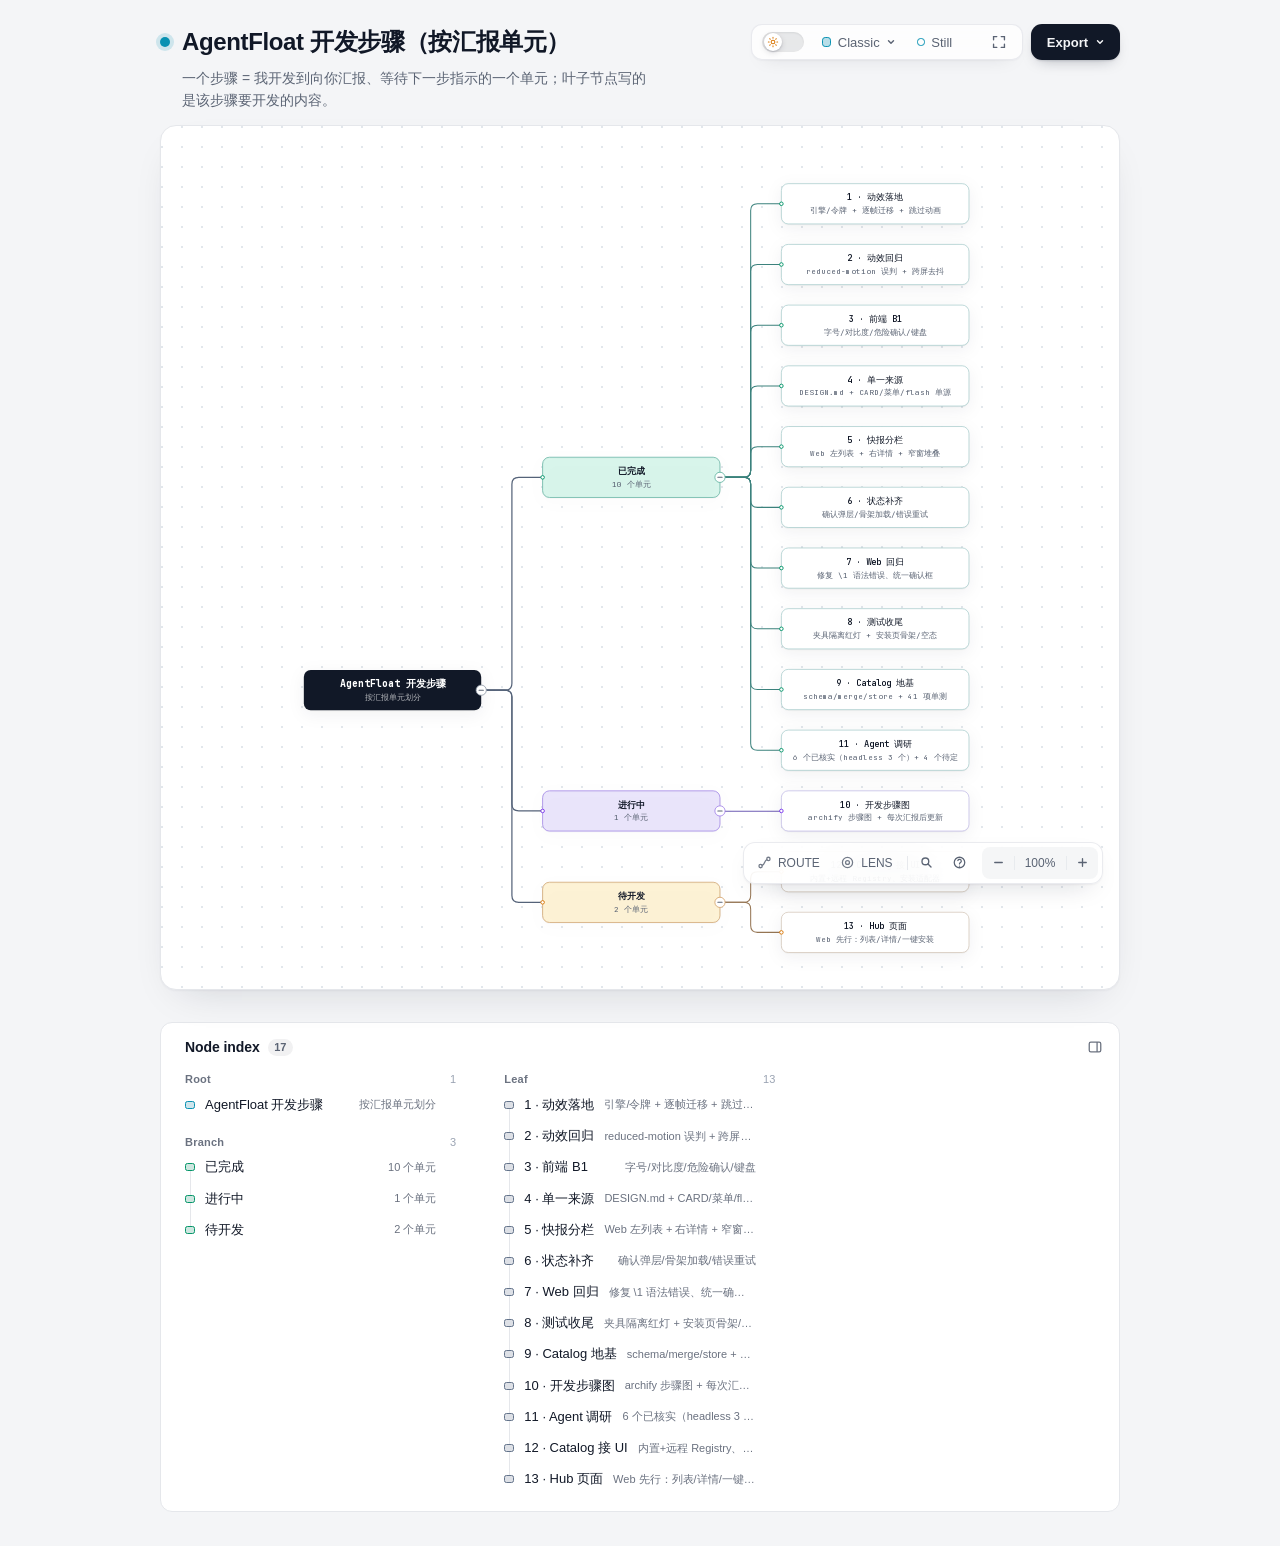
==== commit b547cab9: "docs: 步骤图更新（步骤 11 Agent 调研 → 已完成）" ====
--- a/docs/agentfloat-dev-steps.html
+++ b/docs/agentfloat-dev-steps.html
@@ -5160,7 +5160,7 @@
     <!-- Main Diagram -->
     <div class="diagram-container" data-detail-level="read"
          data-preset-badge-editorial-plate="ARCHIFY / PLATE 04">
-      <svg viewBox="0 0 1036 1223" role="img" lang="en" aria-labelledby="archify-diagram-title archify-diagram-description" data-animation="trace" data-preset="classic" data-quality-profile="showcase" data-tree-ui="" data-tree-direction="right" data-reader-fit="intrinsic-height" data-reader-min-text="7.5">
+      <svg viewBox="0 0 1051 1223" role="img" lang="en" aria-labelledby="archify-diagram-title archify-diagram-description" data-animation="trace" data-preset="classic" data-quality-profile="showcase" data-tree-ui="" data-tree-direction="right" data-reader-fit="intrinsic-height" data-reader-min-text="7.5">
         <title id="archify-diagram-title">AgentFloat 开发步骤（按汇报单元）</title>
         <desc id="archify-diagram-description">一个步骤 = 我开发到向你汇报、等待下一步指示的一个单元；叶子节点写的是该步骤要开发的内容。</desc>
         <!-- Definitions -->
@@ -5227,234 +5227,234 @@
         <rect width="100%" height="100%" fill="url(#grid)" />
 
         <!-- Containment links -->
-        <path data-edge-from="root" data-edge-to="done" data-edge-key="0" data-tree-ancestors="root" data-composition-points="292,761.5;337,761.5;337,449.5;382,449.5" d="M 292 761.5 L 327 761.5 Q 337 761.5 337 751.5 L 337 459.5 Q 337 449.5 347 449.5 L 382 449.5" class="a-default tree-edge tree-edge-trunk" data-animate="edge" style="--step:1" stroke-width="1.8"/>
-        <path data-edge-from="done" data-edge-to="s1" data-edge-key="1" data-tree-ancestors="done root" data-composition-points="642,449.5;687,449.5;687,93.5;732,93.5" d="M 642 449.5 L 677 449.5 Q 687 449.5 687 439.5 L 687 103.5 Q 687 93.5 697 93.5 L 732 93.5" class="a-default tree-edge tree-edge-hued tree-hue-backend" data-animate="edge" style="--step:2" stroke-width="1.5"/>
-        <path data-edge-from="done" data-edge-to="s2" data-edge-key="2" data-tree-ancestors="done root" data-composition-points="642,449.5;687,449.5;687,182.5;732,182.5" d="M 642 449.5 L 677 449.5 Q 687 449.5 687 439.5 L 687 192.5 Q 687 182.5 697 182.5 L 732 182.5" class="a-default tree-edge tree-edge-hued tree-hue-backend" data-animate="edge" style="--step:2" stroke-width="1.5"/>
-        <path data-edge-from="done" data-edge-to="s3" data-edge-key="3" data-tree-ancestors="done root" data-composition-points="642,449.5;687,449.5;687,271.5;732,271.5" d="M 642 449.5 L 677 449.5 Q 687 449.5 687 439.5 L 687 281.5 Q 687 271.5 697 271.5 L 732 271.5" class="a-default tree-edge tree-edge-hued tree-hue-backend" data-animate="edge" style="--step:2" stroke-width="1.5"/>
-        <path data-edge-from="done" data-edge-to="s4" data-edge-key="4" data-tree-ancestors="done root" data-composition-points="642,449.5;687,449.5;687,360.5;732,360.5" d="M 642 449.5 L 677 449.5 Q 687 449.5 687 439.5 L 687 370.5 Q 687 360.5 697 360.5 L 732 360.5" class="a-default tree-edge tree-edge-hued tree-hue-backend" data-animate="edge" style="--step:2" stroke-width="1.5"/>
-        <path data-edge-from="done" data-edge-to="s5" data-edge-key="5" data-tree-ancestors="done root" data-composition-points="642,450;732,450" d="M 642 450 L 732 450" class="a-default tree-edge tree-edge-hued tree-hue-backend" data-animate="edge" style="--step:2" stroke-width="1.5"/>
-        <path data-edge-from="done" data-edge-to="s6" data-edge-key="6" data-tree-ancestors="done root" data-composition-points="642,449.5;687,449.5;687,538.5;732,538.5" d="M 642 449.5 L 677 449.5 Q 687 449.5 687 459.5 L 687 528.5 Q 687 538.5 697 538.5 L 732 538.5" class="a-default tree-edge tree-edge-hued tree-hue-backend" data-animate="edge" style="--step:2" stroke-width="1.5"/>
-        <path data-edge-from="done" data-edge-to="s7" data-edge-key="7" data-tree-ancestors="done root" data-composition-points="642,449.5;687,449.5;687,627.5;732,627.5" d="M 642 449.5 L 677 449.5 Q 687 449.5 687 459.5 L 687 617.5 Q 687 627.5 697 627.5 L 732 627.5" class="a-default tree-edge tree-edge-hued tree-hue-backend" data-animate="edge" style="--step:2" stroke-width="1.5"/>
-        <path data-edge-from="done" data-edge-to="s8" data-edge-key="8" data-tree-ancestors="done root" data-composition-points="642,449.5;687,449.5;687,716.5;732,716.5" d="M 642 449.5 L 677 449.5 Q 687 449.5 687 459.5 L 687 706.5 Q 687 716.5 697 716.5 L 732 716.5" class="a-default tree-edge tree-edge-hued tree-hue-backend" data-animate="edge" style="--step:2" stroke-width="1.5"/>
-        <path data-edge-from="done" data-edge-to="s9" data-edge-key="9" data-tree-ancestors="done root" data-composition-points="642,449.5;687,449.5;687,805.5;732,805.5" d="M 642 449.5 L 677 449.5 Q 687 449.5 687 459.5 L 687 795.5 Q 687 805.5 697 805.5 L 732 805.5" class="a-default tree-edge tree-edge-hued tree-hue-backend" data-animate="edge" style="--step:2" stroke-width="1.5"/>
-        <path data-edge-from="root" data-edge-to="current" data-edge-key="10" data-tree-ancestors="root" data-composition-points="292,761.5;337,761.5;337,894.5;382,894.5" d="M 292 761.5 L 327 761.5 Q 337 761.5 337 771.5 L 337 884.5 Q 337 894.5 347 894.5 L 382 894.5" class="a-default tree-edge tree-edge-trunk" data-animate="edge" style="--step:1" stroke-width="1.8"/>
-        <path data-edge-from="current" data-edge-to="s10" data-edge-key="11" data-tree-ancestors="current root" data-composition-points="642,895;732,895" d="M 642 895 L 732 895" class="a-default tree-edge tree-edge-hued tree-hue-database" data-animate="edge" style="--step:2" stroke-width="1.5"/>
-        <path data-edge-from="root" data-edge-to="todo" data-edge-key="12" data-tree-ancestors="root" data-composition-points="292,761.5;337,761.5;337,1072.5;382,1072.5" d="M 292 761.5 L 327 761.5 Q 337 761.5 337 771.5 L 337 1062.5 Q 337 1072.5 347 1072.5 L 382 1072.5" class="a-default tree-edge tree-edge-trunk" data-animate="edge" style="--step:1" stroke-width="1.8"/>
-        <path data-edge-from="todo" data-edge-to="s11" data-edge-key="13" data-tree-ancestors="todo root" data-composition-points="642,1072.5;687,1072.5;687,983.5;732,983.5" d="M 642 1072.5 L 677 1072.5 Q 687 1072.5 687 1062.5 L 687 993.5 Q 687 983.5 697 983.5 L 732 983.5" class="a-default tree-edge tree-edge-hued tree-hue-cloud" data-animate="edge" style="--step:2" stroke-width="1.5"/>
-        <path data-edge-from="todo" data-edge-to="s12" data-edge-key="14" data-tree-ancestors="todo root" data-composition-points="642,1073;732,1073" d="M 642 1073 L 732 1073" class="a-default tree-edge tree-edge-hued tree-hue-cloud" data-animate="edge" style="--step:2" stroke-width="1.5"/>
-        <path data-edge-from="todo" data-edge-to="s13" data-edge-key="15" data-tree-ancestors="todo root" data-composition-points="642,1072.5;687,1072.5;687,1161.5;732,1161.5" d="M 642 1072.5 L 677 1072.5 Q 687 1072.5 687 1082.5 L 687 1151.5 Q 687 1161.5 697 1161.5 L 732 1161.5" class="a-default tree-edge tree-edge-hued tree-hue-cloud" data-animate="edge" style="--step:2" stroke-width="1.5"/>
+        <path data-edge-from="root" data-edge-to="done" data-edge-key="0" data-tree-ancestors="root" data-composition-points="292,806.5;337,806.5;337,494.5;382,494.5" d="M 292 806.5 L 327 806.5 Q 337 806.5 337 796.5 L 337 504.5 Q 337 494.5 347 494.5 L 382 494.5" class="a-default tree-edge tree-edge-trunk" data-animate="edge" style="--step:1" stroke-width="1.8"/>
+        <path data-edge-from="done" data-edge-to="s1" data-edge-key="1" data-tree-ancestors="done root" data-composition-points="642,494.5;687,494.5;687,93.5;732,93.5" d="M 642 494.5 L 677 494.5 Q 687 494.5 687 484.5 L 687 103.5 Q 687 93.5 697 93.5 L 732 93.5" class="a-default tree-edge tree-edge-hued tree-hue-backend" data-animate="edge" style="--step:2" stroke-width="1.5"/>
+        <path data-edge-from="done" data-edge-to="s2" data-edge-key="2" data-tree-ancestors="done root" data-composition-points="642,494.5;687,494.5;687,182.5;732,182.5" d="M 642 494.5 L 677 494.5 Q 687 494.5 687 484.5 L 687 192.5 Q 687 182.5 697 182.5 L 732 182.5" class="a-default tree-edge tree-edge-hued tree-hue-backend" data-animate="edge" style="--step:2" stroke-width="1.5"/>
+        <path data-edge-from="done" data-edge-to="s3" data-edge-key="3" data-tree-ancestors="done root" data-composition-points="642,494.5;687,494.5;687,271.5;732,271.5" d="M 642 494.5 L 677 494.5 Q 687 494.5 687 484.5 L 687 281.5 Q 687 271.5 697 271.5 L 732 271.5" class="a-default tree-edge tree-edge-hued tree-hue-backend" data-animate="edge" style="--step:2" stroke-width="1.5"/>
+        <path data-edge-from="done" data-edge-to="s4" data-edge-key="4" data-tree-ancestors="done root" data-composition-points="642,494.5;687,494.5;687,360.5;732,360.5" d="M 642 494.5 L 677 494.5 Q 687 494.5 687 484.5 L 687 370.5 Q 687 360.5 697 360.5 L 732 360.5" class="a-default tree-edge tree-edge-hued tree-hue-backend" data-animate="edge" style="--step:2" stroke-width="1.5"/>
+        <path data-edge-from="done" data-edge-to="s5" data-edge-key="5" data-tree-ancestors="done root" data-composition-points="642,494.5;687,494.5;687,449.5;732,449.5" d="M 642 494.5 L 677 494.5 Q 687 494.5 687 484.5 L 687 459.5 Q 687 449.5 697 449.5 L 732 449.5" class="a-default tree-edge tree-edge-hued tree-hue-backend" data-animate="edge" style="--step:2" stroke-width="1.5"/>
+        <path data-edge-from="done" data-edge-to="s6" data-edge-key="6" data-tree-ancestors="done root" data-composition-points="642,494.5;687,494.5;687,538.5;732,538.5" d="M 642 494.5 L 677 494.5 Q 687 494.5 687 504.5 L 687 528.5 Q 687 538.5 697 538.5 L 732 538.5" class="a-default tree-edge tree-edge-hued tree-hue-backend" data-animate="edge" style="--step:2" stroke-width="1.5"/>
+        <path data-edge-from="done" data-edge-to="s7" data-edge-key="7" data-tree-ancestors="done root" data-composition-points="642,494.5;687,494.5;687,627.5;732,627.5" d="M 642 494.5 L 677 494.5 Q 687 494.5 687 504.5 L 687 617.5 Q 687 627.5 697 627.5 L 732 627.5" class="a-default tree-edge tree-edge-hued tree-hue-backend" data-animate="edge" style="--step:2" stroke-width="1.5"/>
+        <path data-edge-from="done" data-edge-to="s8" data-edge-key="8" data-tree-ancestors="done root" data-composition-points="642,494.5;687,494.5;687,716.5;732,716.5" d="M 642 494.5 L 677 494.5 Q 687 494.5 687 504.5 L 687 706.5 Q 687 716.5 697 716.5 L 732 716.5" class="a-default tree-edge tree-edge-hued tree-hue-backend" data-animate="edge" style="--step:2" stroke-width="1.5"/>
+        <path data-edge-from="done" data-edge-to="s9" data-edge-key="9" data-tree-ancestors="done root" data-composition-points="642,494.5;687,494.5;687,805.5;732,805.5" d="M 642 494.5 L 677 494.5 Q 687 494.5 687 504.5 L 687 795.5 Q 687 805.5 697 805.5 L 732 805.5" class="a-default tree-edge tree-edge-hued tree-hue-backend" data-animate="edge" style="--step:2" stroke-width="1.5"/>
+        <path data-edge-from="root" data-edge-to="current" data-edge-key="10" data-tree-ancestors="root" data-composition-points="292,806.5;337,806.5;337,983.5;382,983.5" d="M 292 806.5 L 327 806.5 Q 337 806.5 337 816.5 L 337 973.5 Q 337 983.5 347 983.5 L 382 983.5" class="a-default tree-edge tree-edge-trunk" data-animate="edge" style="--step:1" stroke-width="1.8"/>
+        <path data-edge-from="current" data-edge-to="s10" data-edge-key="11" data-tree-ancestors="current root" data-composition-points="642,984;732,984" d="M 642 984 L 732 984" class="a-default tree-edge tree-edge-hued tree-hue-database" data-animate="edge" style="--step:2" stroke-width="1.5"/>
+        <path data-edge-from="root" data-edge-to="todo" data-edge-key="12" data-tree-ancestors="root" data-composition-points="292,806.5;337,806.5;337,1117.5;382,1117.5" d="M 292 806.5 L 327 806.5 Q 337 806.5 337 816.5 L 337 1107.5 Q 337 1117.5 347 1117.5 L 382 1117.5" class="a-default tree-edge tree-edge-trunk" data-animate="edge" style="--step:1" stroke-width="1.8"/>
+        <path data-edge-from="done" data-edge-to="s11" data-edge-key="13" data-tree-ancestors="done root" data-composition-points="642,494.5;687,494.5;687,894.5;732,894.5" d="M 642 494.5 L 677 494.5 Q 687 494.5 687 504.5 L 687 884.5 Q 687 894.5 697 894.5 L 732 894.5" class="a-default tree-edge tree-edge-hued tree-hue-backend" data-animate="edge" style="--step:2" stroke-width="1.5"/>
+        <path data-edge-from="todo" data-edge-to="s12" data-edge-key="14" data-tree-ancestors="todo root" data-composition-points="642,1117.5;687,1117.5;687,1072.5;732,1072.5" d="M 642 1117.5 L 677 1117.5 Q 687 1117.5 687 1107.5 L 687 1082.5 Q 687 1072.5 697 1072.5 L 732 1072.5" class="a-default tree-edge tree-edge-hued tree-hue-cloud" data-animate="edge" style="--step:2" stroke-width="1.5"/>
+        <path data-edge-from="todo" data-edge-to="s13" data-edge-key="15" data-tree-ancestors="todo root" data-composition-points="642,1117.5;687,1117.5;687,1161.5;732,1161.5" d="M 642 1117.5 L 677 1117.5 Q 687 1117.5 687 1127.5 L 687 1151.5 Q 687 1161.5 697 1161.5 L 732 1161.5" class="a-default tree-edge tree-edge-hued tree-hue-cloud" data-animate="edge" style="--step:2" stroke-width="1.5"/>
 
         <!-- Nodes -->
         <g id="node-root" data-node-id="root" data-node-label="AgentFloat 开发步骤" tabindex="0" role="button" aria-label="Focus AgentFloat 开发步骤, 按汇报单元划分, Root" aria-pressed="false" data-node-kind="frontend" data-node-sublabel="按汇报单元划分" data-node-context="Root" data-tree-depth="0" class="tree-hue-root">
           <title>AgentFloat 开发步骤 · 按汇报单元划分 · Root</title>
-          <rect data-tree-stack="" x="37" y="737" width="260" height="59" rx="10" class="tree-stack-frontend" stroke-width="1.2"/>
-          <rect x="32" y="732" width="260" height="59" rx="10" class="c-mask"/>
-          <rect x="32" y="732" width="260" height="59" rx="10" class="c-frontend tree-root" data-animate="node" style="--step:0" stroke-width="0"/>
-
-
-          <text data-node-label="" x="162" class="t-primary tree-label" font-size="14.5" font-weight="750" text-anchor="middle"><tspan x="162" y="756.5">AgentFloat 开发步骤</tspan></text>
-          <text data-detail="context" x="162" class="t-muted tree-sublabel" font-size="11" text-anchor="middle"><tspan x="162" y="775.5">按汇报单元划分</tspan></text>
+          <rect data-tree-stack="" x="37" y="782" width="260" height="59" rx="10" class="tree-stack-frontend" stroke-width="1.2"/>
+          <rect x="32" y="777" width="260" height="59" rx="10" class="c-mask"/>
+          <rect x="32" y="777" width="260" height="59" rx="10" class="c-frontend tree-root" data-animate="node" style="--step:0" stroke-width="0"/>
+
+
+          <text data-node-label="" x="162" class="t-primary tree-label" font-size="14.5" font-weight="750" text-anchor="middle"><tspan x="162" y="801.5">AgentFloat 开发步骤</tspan></text>
+          <text data-detail="context" x="162" class="t-muted tree-sublabel" font-size="11" text-anchor="middle"><tspan x="162" y="820.5">按汇报单元划分</tspan></text>
         </g>
-        <g id="node-done" data-node-id="done" data-node-label="已完成" tabindex="0" role="button" aria-label="Focus 已完成, 9 个单元, Branch" aria-pressed="false" data-node-kind="backend" data-node-sublabel="9 个单元" data-node-context="Branch" data-tree-depth="1" data-tree-ancestors="root" class="tree-hue-backend">
-          <title>已完成 · 9 个单元 · Branch</title>
-          <rect data-tree-stack="" x="387" y="425" width="260" height="59" rx="10" class="tree-stack-backend" stroke-width="1.2"/>
-          <rect x="382" y="420" width="260" height="59" rx="10" class="c-mask"/>
-          <rect x="382" y="420" width="260" height="59" rx="10" class="c-backend tree-branch" data-animate="node" style="--step:1" stroke-width="1.2"/>
-
-          <circle cx="382" cy="449.5" r="2.6" class="tree-socket" stroke-width="1.4"/>
-          <text data-node-label="" x="512" class="t-primary tree-label" font-size="13" font-weight="700" text-anchor="middle"><tspan x="512" y="444.5">已完成</tspan></text>
-          <text data-detail="context" x="512" class="t-muted tree-sublabel" font-size="11" text-anchor="middle"><tspan x="512" y="463.5">9 个单元</tspan></text>
+        <g id="node-done" data-node-id="done" data-node-label="已完成" tabindex="0" role="button" aria-label="Focus 已完成, 10 个单元, Branch" aria-pressed="false" data-node-kind="backend" data-node-sublabel="10 个单元" data-node-context="Branch" data-tree-depth="1" data-tree-ancestors="root" class="tree-hue-backend">
+          <title>已完成 · 10 个单元 · Branch</title>
+          <rect data-tree-stack="" x="387" y="470" width="260" height="59" rx="10" class="tree-stack-backend" stroke-width="1.2"/>
+          <rect x="382" y="465" width="260" height="59" rx="10" class="c-mask"/>
+          <rect x="382" y="465" width="260" height="59" rx="10" class="c-backend tree-branch" data-animate="node" style="--step:1" stroke-width="1.2"/>
+
+          <circle cx="382" cy="494.5" r="2.6" class="tree-socket" stroke-width="1.4"/>
+          <text data-node-label="" x="512" class="t-primary tree-label" font-size="13" font-weight="700" text-anchor="middle"><tspan x="512" y="489.5">已完成</tspan></text>
+          <text data-detail="context" x="512" class="t-muted tree-sublabel" font-size="11" text-anchor="middle"><tspan x="512" y="508.5">10 个单元</tspan></text>
         </g>
         <g id="node-s1" data-node-id="s1" data-node-label="1 · 动效落地" tabindex="0" role="button" aria-label="Focus 1 · 动效落地, 引擎/令牌 + 逐帧迁移 + 跳过动画, Leaf" aria-pressed="false" data-node-kind="external" data-node-sublabel="引擎/令牌 + 逐帧迁移 + 跳过动画" data-node-context="Leaf" data-tree-depth="2" data-tree-ancestors="done root" class="tree-hue-backend">
           <title>1 · 动效落地 · 引擎/令牌 + 逐帧迁移 + 跳过动画 · Leaf</title>
 
-          <rect x="732" y="64" width="260" height="59" rx="10" class="c-mask"/>
-          <rect x="732" y="64" width="260" height="59" rx="10" class="c-external tree-leaf" data-animate="node" style="--step:2" stroke-width="1"/>
+          <rect x="732" y="64" width="275" height="59" rx="10" class="c-mask"/>
+          <rect x="732" y="64" width="275" height="59" rx="10" class="c-external tree-leaf" data-animate="node" style="--step:2" stroke-width="1"/>
 
           <circle cx="732" cy="93.5" r="2.6" class="tree-socket" stroke-width="1.4"/>
-          <text data-node-label="" x="862" class="t-primary tree-label" font-size="13" font-weight="560" text-anchor="middle"><tspan x="862" y="88.5">1 · 动效落地</tspan></text>
-          <text data-detail="context" x="862" class="t-muted tree-sublabel" font-size="11" text-anchor="middle"><tspan x="862" y="107.5">引擎/令牌 + 逐帧迁移 + 跳过动画</tspan></text>
+          <text data-node-label="" x="869.5" class="t-primary tree-label" font-size="13" font-weight="560" text-anchor="middle"><tspan x="869.5" y="88.5">1 · 动效落地</tspan></text>
+          <text data-detail="context" x="869.5" class="t-muted tree-sublabel" font-size="11" text-anchor="middle"><tspan x="869.5" y="107.5">引擎/令牌 + 逐帧迁移 + 跳过动画</tspan></text>
         </g>
         <g id="node-s2" data-node-id="s2" data-node-label="2 · 动效回归" tabindex="0" role="button" aria-label="Focus 2 · 动效回归, reduced-motion 误判 + 跨屏去抖, Leaf" aria-pressed="false" data-node-kind="external" data-node-sublabel="reduced-motion 误判 + 跨屏去抖" data-node-context="Leaf" data-tree-depth="2" data-tree-ancestors="done root" class="tree-hue-backend">
           <title>2 · 动效回归 · reduced-motion 误判 + 跨屏去抖 · Leaf</title>
 
-          <rect x="732" y="153" width="260" height="59" rx="10" class="c-mask"/>
-          <rect x="732" y="153" width="260" height="59" rx="10" class="c-external tree-leaf" data-animate="node" style="--step:2" stroke-width="1"/>
+          <rect x="732" y="153" width="275" height="59" rx="10" class="c-mask"/>
+          <rect x="732" y="153" width="275" height="59" rx="10" class="c-external tree-leaf" data-animate="node" style="--step:2" stroke-width="1"/>
 
           <circle cx="732" cy="182.5" r="2.6" class="tree-socket" stroke-width="1.4"/>
-          <text data-node-label="" x="862" class="t-primary tree-label" font-size="13" font-weight="560" text-anchor="middle"><tspan x="862" y="177.5">2 · 动效回归</tspan></text>
-          <text data-detail="context" x="862" class="t-muted tree-sublabel" font-size="11" text-anchor="middle"><tspan x="862" y="196.5">reduced-motion 误判 + 跨屏去抖</tspan></text>
+          <text data-node-label="" x="869.5" class="t-primary tree-label" font-size="13" font-weight="560" text-anchor="middle"><tspan x="869.5" y="177.5">2 · 动效回归</tspan></text>
+          <text data-detail="context" x="869.5" class="t-muted tree-sublabel" font-size="11" text-anchor="middle"><tspan x="869.5" y="196.5">reduced-motion 误判 + 跨屏去抖</tspan></text>
         </g>
         <g id="node-s3" data-node-id="s3" data-node-label="3 · 前端 B1" tabindex="0" role="button" aria-label="Focus 3 · 前端 B1, 字号/对比度/危险确认/键盘, Leaf" aria-pressed="false" data-node-kind="external" data-node-sublabel="字号/对比度/危险确认/键盘" data-node-context="Leaf" data-tree-depth="2" data-tree-ancestors="done root" class="tree-hue-backend">
           <title>3 · 前端 B1 · 字号/对比度/危险确认/键盘 · Leaf</title>
 
-          <rect x="732" y="242" width="260" height="59" rx="10" class="c-mask"/>
-          <rect x="732" y="242" width="260" height="59" rx="10" class="c-external tree-leaf" data-animate="node" style="--step:2" stroke-width="1"/>
+          <rect x="732" y="242" width="275" height="59" rx="10" class="c-mask"/>
+          <rect x="732" y="242" width="275" height="59" rx="10" class="c-external tree-leaf" data-animate="node" style="--step:2" stroke-width="1"/>
 
           <circle cx="732" cy="271.5" r="2.6" class="tree-socket" stroke-width="1.4"/>
-          <text data-node-label="" x="862" class="t-primary tree-label" font-size="13" font-weight="560" text-anchor="middle"><tspan x="862" y="266.5">3 · 前端 B1</tspan></text>
-          <text data-detail="context" x="862" class="t-muted tree-sublabel" font-size="11" text-anchor="middle"><tspan x="862" y="285.5">字号/对比度/危险确认/键盘</tspan></text>
+          <text data-node-label="" x="869.5" class="t-primary tree-label" font-size="13" font-weight="560" text-anchor="middle"><tspan x="869.5" y="266.5">3 · 前端 B1</tspan></text>
+          <text data-detail="context" x="869.5" class="t-muted tree-sublabel" font-size="11" text-anchor="middle"><tspan x="869.5" y="285.5">字号/对比度/危险确认/键盘</tspan></text>
         </g>
         <g id="node-s4" data-node-id="s4" data-node-label="4 · 单一来源" tabindex="0" role="button" aria-label="Focus 4 · 单一来源, DESIGN.md + CARD/菜单/flash 单源, Leaf" aria-pressed="false" data-node-kind="external" data-node-sublabel="DESIGN.md + CARD/菜单/flash 单源" data-node-context="Leaf" data-tree-depth="2" data-tree-ancestors="done root" class="tree-hue-backend">
           <title>4 · 单一来源 · DESIGN.md + CARD/菜单/flash 单源 · Leaf</title>
 
-          <rect x="732" y="331" width="260" height="59" rx="10" class="c-mask"/>
-          <rect x="732" y="331" width="260" height="59" rx="10" class="c-external tree-leaf" data-animate="node" style="--step:2" stroke-width="1"/>
+          <rect x="732" y="331" width="275" height="59" rx="10" class="c-mask"/>
+          <rect x="732" y="331" width="275" height="59" rx="10" class="c-external tree-leaf" data-animate="node" style="--step:2" stroke-width="1"/>
 
           <circle cx="732" cy="360.5" r="2.6" class="tree-socket" stroke-width="1.4"/>
-          <text data-node-label="" x="862" class="t-primary tree-label" font-size="13" font-weight="560" text-anchor="middle"><tspan x="862" y="355.5">4 · 单一来源</tspan></text>
-          <text data-detail="context" x="862" class="t-muted tree-sublabel" font-size="11" text-anchor="middle"><tspan x="862" y="374.5">DESIGN.md + CARD/菜单/flash 单源</tspan></text>
+          <text data-node-label="" x="869.5" class="t-primary tree-label" font-size="13" font-weight="560" text-anchor="middle"><tspan x="869.5" y="355.5">4 · 单一来源</tspan></text>
+          <text data-detail="context" x="869.5" class="t-muted tree-sublabel" font-size="11" text-anchor="middle"><tspan x="869.5" y="374.5">DESIGN.md + CARD/菜单/flash 单源</tspan></text>
         </g>
         <g id="node-s5" data-node-id="s5" data-node-label="5 · 快报分栏" tabindex="0" role="button" aria-label="Focus 5 · 快报分栏, Web 左列表 + 右详情 + 窄窗堆叠, Leaf" aria-pressed="false" data-node-kind="external" data-node-sublabel="Web 左列表 + 右详情 + 窄窗堆叠" data-node-context="Leaf" data-tree-depth="2" data-tree-ancestors="done root" class="tree-hue-backend">
           <title>5 · 快报分栏 · Web 左列表 + 右详情 + 窄窗堆叠 · Leaf</title>
 
-          <rect x="732" y="420" width="260" height="59" rx="10" class="c-mask"/>
-          <rect x="732" y="420" width="260" height="59" rx="10" class="c-external tree-leaf" data-animate="node" style="--step:2" stroke-width="1"/>
+          <rect x="732" y="420" width="275" height="59" rx="10" class="c-mask"/>
+          <rect x="732" y="420" width="275" height="59" rx="10" class="c-external tree-leaf" data-animate="node" style="--step:2" stroke-width="1"/>
 
           <circle cx="732" cy="449.5" r="2.6" class="tree-socket" stroke-width="1.4"/>
-          <text data-node-label="" x="862" class="t-primary tree-label" font-size="13" font-weight="560" text-anchor="middle"><tspan x="862" y="444.5">5 · 快报分栏</tspan></text>
-          <text data-detail="context" x="862" class="t-muted tree-sublabel" font-size="11" text-anchor="middle"><tspan x="862" y="463.5">Web 左列表 + 右详情 + 窄窗堆叠</tspan></text>
+          <text data-node-label="" x="869.5" class="t-primary tree-label" font-size="13" font-weight="560" text-anchor="middle"><tspan x="869.5" y="444.5">5 · 快报分栏</tspan></text>
+          <text data-detail="context" x="869.5" class="t-muted tree-sublabel" font-size="11" text-anchor="middle"><tspan x="869.5" y="463.5">Web 左列表 + 右详情 + 窄窗堆叠</tspan></text>
         </g>
         <g id="node-s6" data-node-id="s6" data-node-label="6 · 状态补齐" tabindex="0" role="button" aria-label="Focus 6 · 状态补齐, 确认弹层/骨架加载/错误重试, Leaf" aria-pressed="false" data-node-kind="external" data-node-sublabel="确认弹层/骨架加载/错误重试" data-node-context="Leaf" data-tree-depth="2" data-tree-ancestors="done root" class="tree-hue-backend">
           <title>6 · 状态补齐 · 确认弹层/骨架加载/错误重试 · Leaf</title>
 
-          <rect x="732" y="509" width="260" height="59" rx="10" class="c-mask"/>
-          <rect x="732" y="509" width="260" height="59" rx="10" class="c-external tree-leaf" data-animate="node" style="--step:2" stroke-width="1"/>
+          <rect x="732" y="509" width="275" height="59" rx="10" class="c-mask"/>
+          <rect x="732" y="509" width="275" height="59" rx="10" class="c-external tree-leaf" data-animate="node" style="--step:2" stroke-width="1"/>
 
           <circle cx="732" cy="538.5" r="2.6" class="tree-socket" stroke-width="1.4"/>
-          <text data-node-label="" x="862" class="t-primary tree-label" font-size="13" font-weight="560" text-anchor="middle"><tspan x="862" y="533.5">6 · 状态补齐</tspan></text>
-          <text data-detail="context" x="862" class="t-muted tree-sublabel" font-size="11" text-anchor="middle"><tspan x="862" y="552.5">确认弹层/骨架加载/错误重试</tspan></text>
+          <text data-node-label="" x="869.5" class="t-primary tree-label" font-size="13" font-weight="560" text-anchor="middle"><tspan x="869.5" y="533.5">6 · 状态补齐</tspan></text>
+          <text data-detail="context" x="869.5" class="t-muted tree-sublabel" font-size="11" text-anchor="middle"><tspan x="869.5" y="552.5">确认弹层/骨架加载/错误重试</tspan></text>
         </g>
         <g id="node-s7" data-node-id="s7" data-node-label="7 · Web 回归" tabindex="0" role="button" aria-label="Focus 7 · Web 回归, 修复 \1 语法错误、统一确认框, Leaf" aria-pressed="false" data-node-kind="external" data-node-sublabel="修复 \1 语法错误、统一确认框" data-node-context="Leaf" data-tree-depth="2" data-tree-ancestors="done root" class="tree-hue-backend">
           <title>7 · Web 回归 · 修复 \1 语法错误、统一确认框 · Leaf</title>
 
-          <rect x="732" y="598" width="260" height="59" rx="10" class="c-mask"/>
-          <rect x="732" y="598" width="260" height="59" rx="10" class="c-external tree-leaf" data-animate="node" style="--step:2" stroke-width="1"/>
+          <rect x="732" y="598" width="275" height="59" rx="10" class="c-mask"/>
+          <rect x="732" y="598" width="275" height="59" rx="10" class="c-external tree-leaf" data-animate="node" style="--step:2" stroke-width="1"/>
 
           <circle cx="732" cy="627.5" r="2.6" class="tree-socket" stroke-width="1.4"/>
-          <text data-node-label="" x="862" class="t-primary tree-label" font-size="13" font-weight="560" text-anchor="middle"><tspan x="862" y="622.5">7 · Web 回归</tspan></text>
-          <text data-detail="context" x="862" class="t-muted tree-sublabel" font-size="11" text-anchor="middle"><tspan x="862" y="641.5">修复 \1 语法错误、统一确认框</tspan></text>
+          <text data-node-label="" x="869.5" class="t-primary tree-label" font-size="13" font-weight="560" text-anchor="middle"><tspan x="869.5" y="622.5">7 · Web 回归</tspan></text>
+          <text data-detail="context" x="869.5" class="t-muted tree-sublabel" font-size="11" text-anchor="middle"><tspan x="869.5" y="641.5">修复 \1 语法错误、统一确认框</tspan></text>
         </g>
         <g id="node-s8" data-node-id="s8" data-node-label="8 · 测试收尾" tabindex="0" role="button" aria-label="Focus 8 · 测试收尾, 夹具隔离红灯 + 安装页骨架/空态, Leaf" aria-pressed="false" data-node-kind="external" data-node-sublabel="夹具隔离红灯 + 安装页骨架/空态" data-node-context="Leaf" data-tree-depth="2" data-tree-ancestors="done root" class="tree-hue-backend">
           <title>8 · 测试收尾 · 夹具隔离红灯 + 安装页骨架/空态 · Leaf</title>
 
-          <rect x="732" y="687" width="260" height="59" rx="10" class="c-mask"/>
-          <rect x="732" y="687" width="260" height="59" rx="10" class="c-external tree-leaf" data-animate="node" style="--step:2" stroke-width="1"/>
+          <rect x="732" y="687" width="275" height="59" rx="10" class="c-mask"/>
+          <rect x="732" y="687" width="275" height="59" rx="10" class="c-external tree-leaf" data-animate="node" style="--step:2" stroke-width="1"/>
 
           <circle cx="732" cy="716.5" r="2.6" class="tree-socket" stroke-width="1.4"/>
-          <text data-node-label="" x="862" class="t-primary tree-label" font-size="13" font-weight="560" text-anchor="middle"><tspan x="862" y="711.5">8 · 测试收尾</tspan></text>
-          <text data-detail="context" x="862" class="t-muted tree-sublabel" font-size="11" text-anchor="middle"><tspan x="862" y="730.5">夹具隔离红灯 + 安装页骨架/空态</tspan></text>
+          <text data-node-label="" x="869.5" class="t-primary tree-label" font-size="13" font-weight="560" text-anchor="middle"><tspan x="869.5" y="711.5">8 · 测试收尾</tspan></text>
+          <text data-detail="context" x="869.5" class="t-muted tree-sublabel" font-size="11" text-anchor="middle"><tspan x="869.5" y="730.5">夹具隔离红灯 + 安装页骨架/空态</tspan></text>
         </g>
         <g id="node-s9" data-node-id="s9" data-node-label="9 · Catalog 地基" tabindex="0" role="button" aria-label="Focus 9 · Catalog 地基, schema/merge/store + 41 项单测, Leaf" aria-pressed="false" data-node-kind="external" data-node-sublabel="schema/merge/store + 41 项单测" data-node-context="Leaf" data-tree-depth="2" data-tree-ancestors="done root" class="tree-hue-backend">
           <title>9 · Catalog 地基 · schema/merge/store + 41 项单测 · Leaf</title>
 
-          <rect x="732" y="776" width="260" height="59" rx="10" class="c-mask"/>
-          <rect x="732" y="776" width="260" height="59" rx="10" class="c-external tree-leaf" data-animate="node" style="--step:2" stroke-width="1"/>
+          <rect x="732" y="776" width="275" height="59" rx="10" class="c-mask"/>
+          <rect x="732" y="776" width="275" height="59" rx="10" class="c-external tree-leaf" data-animate="node" style="--step:2" stroke-width="1"/>
 
           <circle cx="732" cy="805.5" r="2.6" class="tree-socket" stroke-width="1.4"/>
-          <text data-node-label="" x="862" class="t-primary tree-label" font-size="13" font-weight="560" text-anchor="middle"><tspan x="862" y="800.5">9 · Catalog 地基</tspan></text>
-          <text data-detail="context" x="862" class="t-muted tree-sublabel" font-size="11" text-anchor="middle"><tspan x="862" y="819.5">schema/merge/store + 41 项单测</tspan></text>
+          <text data-node-label="" x="869.5" class="t-primary tree-label" font-size="13" font-weight="560" text-anchor="middle"><tspan x="869.5" y="800.5">9 · Catalog 地基</tspan></text>
+          <text data-detail="context" x="869.5" class="t-muted tree-sublabel" font-size="11" text-anchor="middle"><tspan x="869.5" y="819.5">schema/merge/store + 41 项单测</tspan></text>
         </g>
         <g id="node-current" data-node-id="current" data-node-label="进行中" tabindex="0" role="button" aria-label="Focus 进行中, 1 个单元, Branch" aria-pressed="false" data-node-kind="backend" data-node-sublabel="1 个单元" data-node-context="Branch" data-tree-depth="1" data-tree-ancestors="root" class="tree-hue-database">
           <title>进行中 · 1 个单元 · Branch</title>
-          <rect data-tree-stack="" x="387" y="870" width="260" height="59" rx="10" class="tree-stack-backend" stroke-width="1.2"/>
-          <rect x="382" y="865" width="260" height="59" rx="10" class="c-mask"/>
-          <rect x="382" y="865" width="260" height="59" rx="10" class="c-backend tree-branch" data-animate="node" style="--step:1" stroke-width="1.2"/>
-
-          <circle cx="382" cy="894.5" r="2.6" class="tree-socket" stroke-width="1.4"/>
-          <text data-node-label="" x="512" class="t-primary tree-label" font-size="13" font-weight="700" text-anchor="middle"><tspan x="512" y="889.5">进行中</tspan></text>
-          <text data-detail="context" x="512" class="t-muted tree-sublabel" font-size="11" text-anchor="middle"><tspan x="512" y="908.5">1 个单元</tspan></text>
+          <rect data-tree-stack="" x="387" y="959" width="260" height="59" rx="10" class="tree-stack-backend" stroke-width="1.2"/>
+          <rect x="382" y="954" width="260" height="59" rx="10" class="c-mask"/>
+          <rect x="382" y="954" width="260" height="59" rx="10" class="c-backend tree-branch" data-animate="node" style="--step:1" stroke-width="1.2"/>
+
+          <circle cx="382" cy="983.5" r="2.6" class="tree-socket" stroke-width="1.4"/>
+          <text data-node-label="" x="512" class="t-primary tree-label" font-size="13" font-weight="700" text-anchor="middle"><tspan x="512" y="978.5">进行中</tspan></text>
+          <text data-detail="context" x="512" class="t-muted tree-sublabel" font-size="11" text-anchor="middle"><tspan x="512" y="997.5">1 个单元</tspan></text>
         </g>
         <g id="node-s10" data-node-id="s10" data-node-label="10 · 开发步骤图" tabindex="0" role="button" aria-label="Focus 10 · 开发步骤图, archify 步骤图 + 每次汇报后更新, Leaf" aria-pressed="false" data-node-kind="external" data-node-sublabel="archify 步骤图 + 每次汇报后更新" data-node-context="Leaf" data-tree-depth="2" data-tree-ancestors="current root" class="tree-hue-database">
           <title>10 · 开发步骤图 · archify 步骤图 + 每次汇报后更新 · Leaf</title>
 
-          <rect x="732" y="865" width="260" height="59" rx="10" class="c-mask"/>
-          <rect x="732" y="865" width="260" height="59" rx="10" class="c-external tree-leaf" data-animate="node" style="--step:2" stroke-width="1"/>
+          <rect x="732" y="954" width="275" height="59" rx="10" class="c-mask"/>
+          <rect x="732" y="954" width="275" height="59" rx="10" class="c-external tree-leaf" data-animate="node" style="--step:2" stroke-width="1"/>
+
+          <circle cx="732" cy="983.5" r="2.6" class="tree-socket" stroke-width="1.4"/>
+          <text data-node-label="" x="869.5" class="t-primary tree-label" font-size="13" font-weight="560" text-anchor="middle"><tspan x="869.5" y="978.5">10 · 开发步骤图</tspan></text>
+          <text data-detail="context" x="869.5" class="t-muted tree-sublabel" font-size="11" text-anchor="middle"><tspan x="869.5" y="997.5">archify 步骤图 + 每次汇报后更新</tspan></text>
+        </g>
+        <g id="node-todo" data-node-id="todo" data-node-label="待开发" tabindex="0" role="button" aria-label="Focus 待开发, 2 个单元, Branch" aria-pressed="false" data-node-kind="backend" data-node-sublabel="2 个单元" data-node-context="Branch" data-tree-depth="1" data-tree-ancestors="root" class="tree-hue-cloud">
+          <title>待开发 · 2 个单元 · Branch</title>
+          <rect data-tree-stack="" x="387" y="1093" width="260" height="59" rx="10" class="tree-stack-backend" stroke-width="1.2"/>
+          <rect x="382" y="1088" width="260" height="59" rx="10" class="c-mask"/>
+          <rect x="382" y="1088" width="260" height="59" rx="10" class="c-backend tree-branch" data-animate="node" style="--step:1" stroke-width="1.2"/>
+
+          <circle cx="382" cy="1117.5" r="2.6" class="tree-socket" stroke-width="1.4"/>
+          <text data-node-label="" x="512" class="t-primary tree-label" font-size="13" font-weight="700" text-anchor="middle"><tspan x="512" y="1112.5">待开发</tspan></text>
+          <text data-detail="context" x="512" class="t-muted tree-sublabel" font-size="11" text-anchor="middle"><tspan x="512" y="1131.5">2 个单元</tspan></text>
+        </g>
+        <g id="node-s11" data-node-id="s11" data-node-label="11 · Agent 调研" tabindex="0" role="button" aria-label="Focus 11 · Agent 调研, 6 个已核实（headless 3 个）+ 4 个待定, Leaf" aria-pressed="false" data-node-kind="external" data-node-sublabel="6 个已核实（headless 3 个）+ 4 个待定" data-node-context="Leaf" data-tree-depth="2" data-tree-ancestors="done root" class="tree-hue-backend">
+          <title>11 · Agent 调研 · 6 个已核实（headless 3 个）+ 4 个待定 · Leaf</title>
+
+          <rect x="732" y="865" width="275" height="59" rx="10" class="c-mask"/>
+          <rect x="732" y="865" width="275" height="59" rx="10" class="c-external tree-leaf" data-animate="node" style="--step:2" stroke-width="1"/>
 
           <circle cx="732" cy="894.5" r="2.6" class="tree-socket" stroke-width="1.4"/>
-          <text data-node-label="" x="862" class="t-primary tree-label" font-size="13" font-weight="560" text-anchor="middle"><tspan x="862" y="889.5">10 · 开发步骤图</tspan></text>
-          <text data-detail="context" x="862" class="t-muted tree-sublabel" font-size="11" text-anchor="middle"><tspan x="862" y="908.5">archify 步骤图 + 每次汇报后更新</tspan></text>
-        </g>
-        <g id="node-todo" data-node-id="todo" data-node-label="待开发" tabindex="0" role="button" aria-label="Focus 待开发, 3 个单元, Branch" aria-pressed="false" data-node-kind="backend" data-node-sublabel="3 个单元" data-node-context="Branch" data-tree-depth="1" data-tree-ancestors="root" class="tree-hue-cloud">
-          <title>待开发 · 3 个单元 · Branch</title>
-          <rect data-tree-stack="" x="387" y="1048" width="260" height="59" rx="10" class="tree-stack-backend" stroke-width="1.2"/>
-          <rect x="382" y="1043" width="260" height="59" rx="10" class="c-mask"/>
-          <rect x="382" y="1043" width="260" height="59" rx="10" class="c-backend tree-branch" data-animate="node" style="--step:1" stroke-width="1.2"/>
-
-          <circle cx="382" cy="1072.5" r="2.6" class="tree-socket" stroke-width="1.4"/>
-          <text data-node-label="" x="512" class="t-primary tree-label" font-size="13" font-weight="700" text-anchor="middle"><tspan x="512" y="1067.5">待开发</tspan></text>
-          <text data-detail="context" x="512" class="t-muted tree-sublabel" font-size="11" text-anchor="middle"><tspan x="512" y="1086.5">3 个单元</tspan></text>
-        </g>
-        <g id="node-s11" data-node-id="s11" data-node-label="11 · Agent 调研" tabindex="0" role="button" aria-label="Focus 11 · Agent 调研, 9 个 Agent：启动/参数/安装核实, Leaf" aria-pressed="false" data-node-kind="external" data-node-sublabel="9 个 Agent：启动/参数/安装核实" data-node-context="Leaf" data-tree-depth="2" data-tree-ancestors="todo root" class="tree-hue-cloud">
-          <title>11 · Agent 调研 · 9 个 Agent：启动/参数/安装核实 · Leaf</title>
-
-          <rect x="732" y="954" width="260" height="59" rx="10" class="c-mask"/>
-          <rect x="732" y="954" width="260" height="59" rx="10" class="c-external tree-leaf" data-animate="node" style="--step:2" stroke-width="1"/>
-
-          <circle cx="732" cy="983.5" r="2.6" class="tree-socket" stroke-width="1.4"/>
-          <text data-node-label="" x="862" class="t-primary tree-label" font-size="13" font-weight="560" text-anchor="middle"><tspan x="862" y="978.5">11 · Agent 调研</tspan></text>
-          <text data-detail="context" x="862" class="t-muted tree-sublabel" font-size="11" text-anchor="middle"><tspan x="862" y="997.5">9 个 Agent：启动/参数/安装核实</tspan></text>
+          <text data-node-label="" x="869.5" class="t-primary tree-label" font-size="13" font-weight="560" text-anchor="middle"><tspan x="869.5" y="889.5">11 · Agent 调研</tspan></text>
+          <text data-detail="context" x="869.5" class="t-muted tree-sublabel" font-size="11" text-anchor="middle"><tspan x="869.5" y="908.5">6 个已核实（headless 3 个）+ 4 个待定</tspan></text>
         </g>
         <g id="node-s12" data-node-id="s12" data-node-label="12 · Catalog 接 UI" tabindex="0" role="button" aria-label="Focus 12 · Catalog 接 UI, 内置+远程 Registry、安装适配器, Leaf" aria-pressed="false" data-node-kind="external" data-node-sublabel="内置+远程 Registry、安装适配器" data-node-context="Leaf" data-tree-depth="2" data-tree-ancestors="todo root" class="tree-hue-cloud">
           <title>12 · Catalog 接 UI · 内置+远程 Registry、安装适配器 · Leaf</title>
 
-          <rect x="732" y="1043" width="260" height="59" rx="10" class="c-mask"/>
-          <rect x="732" y="1043" width="260" height="59" rx="10" class="c-external tree-leaf" data-animate="node" style="--step:2" stroke-width="1"/>
+          <rect x="732" y="1043" width="275" height="59" rx="10" class="c-mask"/>
+          <rect x="732" y="1043" width="275" height="59" rx="10" class="c-external tree-leaf" data-animate="node" style="--step:2" stroke-width="1"/>
 
           <circle cx="732" cy="1072.5" r="2.6" class="tree-socket" stroke-width="1.4"/>
-          <text data-node-label="" x="862" class="t-primary tree-label" font-size="13" font-weight="560" text-anchor="middle"><tspan x="862" y="1067.5">12 · Catalog 接 UI</tspan></text>
-          <text data-detail="context" x="862" class="t-muted tree-sublabel" font-size="11" text-anchor="middle"><tspan x="862" y="1086.5">内置+远程 Registry、安装适配器</tspan></text>
+          <text data-node-label="" x="869.5" class="t-primary tree-label" font-size="13" font-weight="560" text-anchor="middle"><tspan x="869.5" y="1067.5">12 · Catalog 接 UI</tspan></text>
+          <text data-detail="context" x="869.5" class="t-muted tree-sublabel" font-size="11" text-anchor="middle"><tspan x="869.5" y="1086.5">内置+远程 Registry、安装适配器</tspan></text>
         </g>
         <g id="node-s13" data-node-id="s13" data-node-label="13 · Hub 页面" tabindex="0" role="button" aria-label="Focus 13 · Hub 页面, Web 先行：列表/详情/一键安装, Leaf" aria-pressed="false" data-node-kind="external" data-node-sublabel="Web 先行：列表/详情/一键安装" data-node-context="Leaf" data-tree-depth="2" data-tree-ancestors="todo root" class="tree-hue-cloud">
           <title>13 · Hub 页面 · Web 先行：列表/详情/一键安装 · Leaf</title>
 
-          <rect x="732" y="1132" width="260" height="59" rx="10" class="c-mask"/>
-          <rect x="732" y="1132" width="260" height="59" rx="10" class="c-external tree-leaf" data-animate="node" style="--step:2" stroke-width="1"/>
+          <rect x="732" y="1132" width="275" height="59" rx="10" class="c-mask"/>
+          <rect x="732" y="1132" width="275" height="59" rx="10" class="c-external tree-leaf" data-animate="node" style="--step:2" stroke-width="1"/>
 
           <circle cx="732" cy="1161.5" r="2.6" class="tree-socket" stroke-width="1.4"/>
-          <text data-node-label="" x="862" class="t-primary tree-label" font-size="13" font-weight="560" text-anchor="middle"><tspan x="862" y="1156.5">13 · Hub 页面</tspan></text>
-          <text data-detail="context" x="862" class="t-muted tree-sublabel" font-size="11" text-anchor="middle"><tspan x="862" y="1175.5">Web 先行：列表/详情/一键安装</tspan></text>
+          <text data-node-label="" x="869.5" class="t-primary tree-label" font-size="13" font-weight="560" text-anchor="middle"><tspan x="869.5" y="1156.5">13 · Hub 页面</tspan></text>
+          <text data-detail="context" x="869.5" class="t-muted tree-sublabel" font-size="11" text-anchor="middle"><tspan x="869.5" y="1175.5">Web 先行：列表/详情/一键安装</tspan></text>
         </g>
 
         <!-- Branch toggles -->
         <g data-tree-toggle="root" data-tree-count="16" data-tree-label-collapse="Collapse AgentFloat 开发步骤 (16 below)" data-tree-label-expand="Expand AgentFloat 开发步骤 (16 hidden)" role="button" tabindex="0" aria-expanded="true" aria-label="Collapse AgentFloat 开发步骤 (16 below)" class="tree-hue-root">
-          <circle cx="292" cy="761.5" r="14.5" class="tree-toggle-hit"/>
-          <circle cx="292" cy="761.5" r="7.5" class="tree-toggle-disc" stroke-width="1.2"/>
-          <path class="tree-toggle-glyph" d="M 288.85 761.5 H 295.15" stroke-width="1.5" stroke-linecap="round"/>
-          <path class="tree-toggle-glyph tree-toggle-plus" d="M 292 758.35 V 764.65" stroke-width="1.5" stroke-linecap="round"/>
+          <circle cx="292" cy="806.5" r="14.5" class="tree-toggle-hit"/>
+          <circle cx="292" cy="806.5" r="7.5" class="tree-toggle-disc" stroke-width="1.2"/>
+          <path class="tree-toggle-glyph" d="M 288.85 806.5 H 295.15" stroke-width="1.5" stroke-linecap="round"/>
+          <path class="tree-toggle-glyph tree-toggle-plus" d="M 292 803.35 V 809.65" stroke-width="1.5" stroke-linecap="round"/>
           <g class="tree-toggle-count">
-            <rect x="302.5" y="754" width="23.4" height="15" rx="7.5" class="tree-count-pill"/>
-            <text x="314.2" y="765.1" class="t-primary" font-size="10" font-weight="700" text-anchor="middle">16</text>
+            <rect x="302.5" y="799" width="23.4" height="15" rx="7.5" class="tree-count-pill"/>
+            <text x="314.2" y="810.1" class="t-primary" font-size="10" font-weight="700" text-anchor="middle">16</text>
           </g>
         </g>
-        <g data-tree-toggle="done" data-tree-count="9" data-tree-ancestors="root" data-tree-label-collapse="Collapse 已完成 (9 below)" data-tree-label-expand="Expand 已完成 (9 hidden)" role="button" tabindex="0" aria-expanded="true" aria-label="Collapse 已完成 (9 below)" class="tree-hue-backend">
-          <circle cx="642" cy="449.5" r="14.5" class="tree-toggle-hit"/>
-          <circle cx="642" cy="449.5" r="7.5" class="tree-toggle-disc" stroke-width="1.2"/>
-          <path class="tree-toggle-glyph" d="M 638.85 449.5 H 645.15" stroke-width="1.5" stroke-linecap="round"/>
-          <path class="tree-toggle-glyph tree-toggle-plus" d="M 642 446.35 V 452.65" stroke-width="1.5" stroke-linecap="round"/>
+        <g data-tree-toggle="done" data-tree-count="10" data-tree-ancestors="root" data-tree-label-collapse="Collapse 已完成 (10 below)" data-tree-label-expand="Expand 已完成 (10 hidden)" role="button" tabindex="0" aria-expanded="true" aria-label="Collapse 已完成 (10 below)" class="tree-hue-backend">
+          <circle cx="642" cy="494.5" r="14.5" class="tree-toggle-hit"/>
+          <circle cx="642" cy="494.5" r="7.5" class="tree-toggle-disc" stroke-width="1.2"/>
+          <path class="tree-toggle-glyph" d="M 638.85 494.5 H 645.15" stroke-width="1.5" stroke-linecap="round"/>
+          <path class="tree-toggle-glyph tree-toggle-plus" d="M 642 491.35 V 497.65" stroke-width="1.5" stroke-linecap="round"/>
           <g class="tree-toggle-count">
-            <rect x="652.5" y="442" width="17.2" height="15" rx="7.5" class="tree-count-pill"/>
-            <text x="661.1" y="453.1" class="t-primary" font-size="10" font-weight="700" text-anchor="middle">9</text>
+            <rect x="652.5" y="487" width="23.4" height="15" rx="7.5" class="tree-count-pill"/>
+            <text x="664.2" y="498.1" class="t-primary" font-size="10" font-weight="700" text-anchor="middle">10</text>
           </g>
         </g>
         <g data-tree-toggle="current" data-tree-count="1" data-tree-ancestors="root" data-tree-label-collapse="Collapse 进行中 (1 below)" data-tree-label-expand="Expand 进行中 (1 hidden)" role="button" tabindex="0" aria-expanded="true" aria-label="Collapse 进行中 (1 below)" class="tree-hue-database">
-          <circle cx="642" cy="894.5" r="14.5" class="tree-toggle-hit"/>
-          <circle cx="642" cy="894.5" r="7.5" class="tree-toggle-disc" stroke-width="1.2"/>
-          <path class="tree-toggle-glyph" d="M 638.85 894.5 H 645.15" stroke-width="1.5" stroke-linecap="round"/>
-          <path class="tree-toggle-glyph tree-toggle-plus" d="M 642 891.35 V 897.65" stroke-width="1.5" stroke-linecap="round"/>
+          <circle cx="642" cy="983.5" r="14.5" class="tree-toggle-hit"/>
+          <circle cx="642" cy="983.5" r="7.5" class="tree-toggle-disc" stroke-width="1.2"/>
+          <path class="tree-toggle-glyph" d="M 638.85 983.5 H 645.15" stroke-width="1.5" stroke-linecap="round"/>
+          <path class="tree-toggle-glyph tree-toggle-plus" d="M 642 980.35 V 986.65" stroke-width="1.5" stroke-linecap="round"/>
           <g class="tree-toggle-count">
-            <rect x="652.5" y="887" width="17.2" height="15" rx="7.5" class="tree-count-pill"/>
-            <text x="661.1" y="898.1" class="t-primary" font-size="10" font-weight="700" text-anchor="middle">1</text>
+            <rect x="652.5" y="976" width="17.2" height="15" rx="7.5" class="tree-count-pill"/>
+            <text x="661.1" y="987.1" class="t-primary" font-size="10" font-weight="700" text-anchor="middle">1</text>
           </g>
         </g>
-        <g data-tree-toggle="todo" data-tree-count="3" data-tree-ancestors="root" data-tree-label-collapse="Collapse 待开发 (3 below)" data-tree-label-expand="Expand 待开发 (3 hidden)" role="button" tabindex="0" aria-expanded="true" aria-label="Collapse 待开发 (3 below)" class="tree-hue-cloud">
-          <circle cx="642" cy="1072.5" r="14.5" class="tree-toggle-hit"/>
-          <circle cx="642" cy="1072.5" r="7.5" class="tree-toggle-disc" stroke-width="1.2"/>
-          <path class="tree-toggle-glyph" d="M 638.85 1072.5 H 645.15" stroke-width="1.5" stroke-linecap="round"/>
-          <path class="tree-toggle-glyph tree-toggle-plus" d="M 642 1069.35 V 1075.65" stroke-width="1.5" stroke-linecap="round"/>
+        <g data-tree-toggle="todo" data-tree-count="2" data-tree-ancestors="root" data-tree-label-collapse="Collapse 待开发 (2 below)" data-tree-label-expand="Expand 待开发 (2 hidden)" role="button" tabindex="0" aria-expanded="true" aria-label="Collapse 待开发 (2 below)" class="tree-hue-cloud">
+          <circle cx="642" cy="1117.5" r="14.5" class="tree-toggle-hit"/>
+          <circle cx="642" cy="1117.5" r="7.5" class="tree-toggle-disc" stroke-width="1.2"/>
+          <path class="tree-toggle-glyph" d="M 638.85 1117.5 H 645.15" stroke-width="1.5" stroke-linecap="round"/>
+          <path class="tree-toggle-glyph tree-toggle-plus" d="M 642 1114.35 V 1120.65" stroke-width="1.5" stroke-linecap="round"/>
           <g class="tree-toggle-count">
-            <rect x="652.5" y="1065" width="17.2" height="15" rx="7.5" class="tree-count-pill"/>
-            <text x="661.1" y="1076.1" class="t-primary" font-size="10" font-weight="700" text-anchor="middle">3</text>
+            <rect x="652.5" y="1110" width="17.2" height="15" rx="7.5" class="tree-count-pill"/>
+            <text x="661.1" y="1121.1" class="t-primary" font-size="10" font-weight="700" text-anchor="middle">2</text>
           </g>
         </g>
 
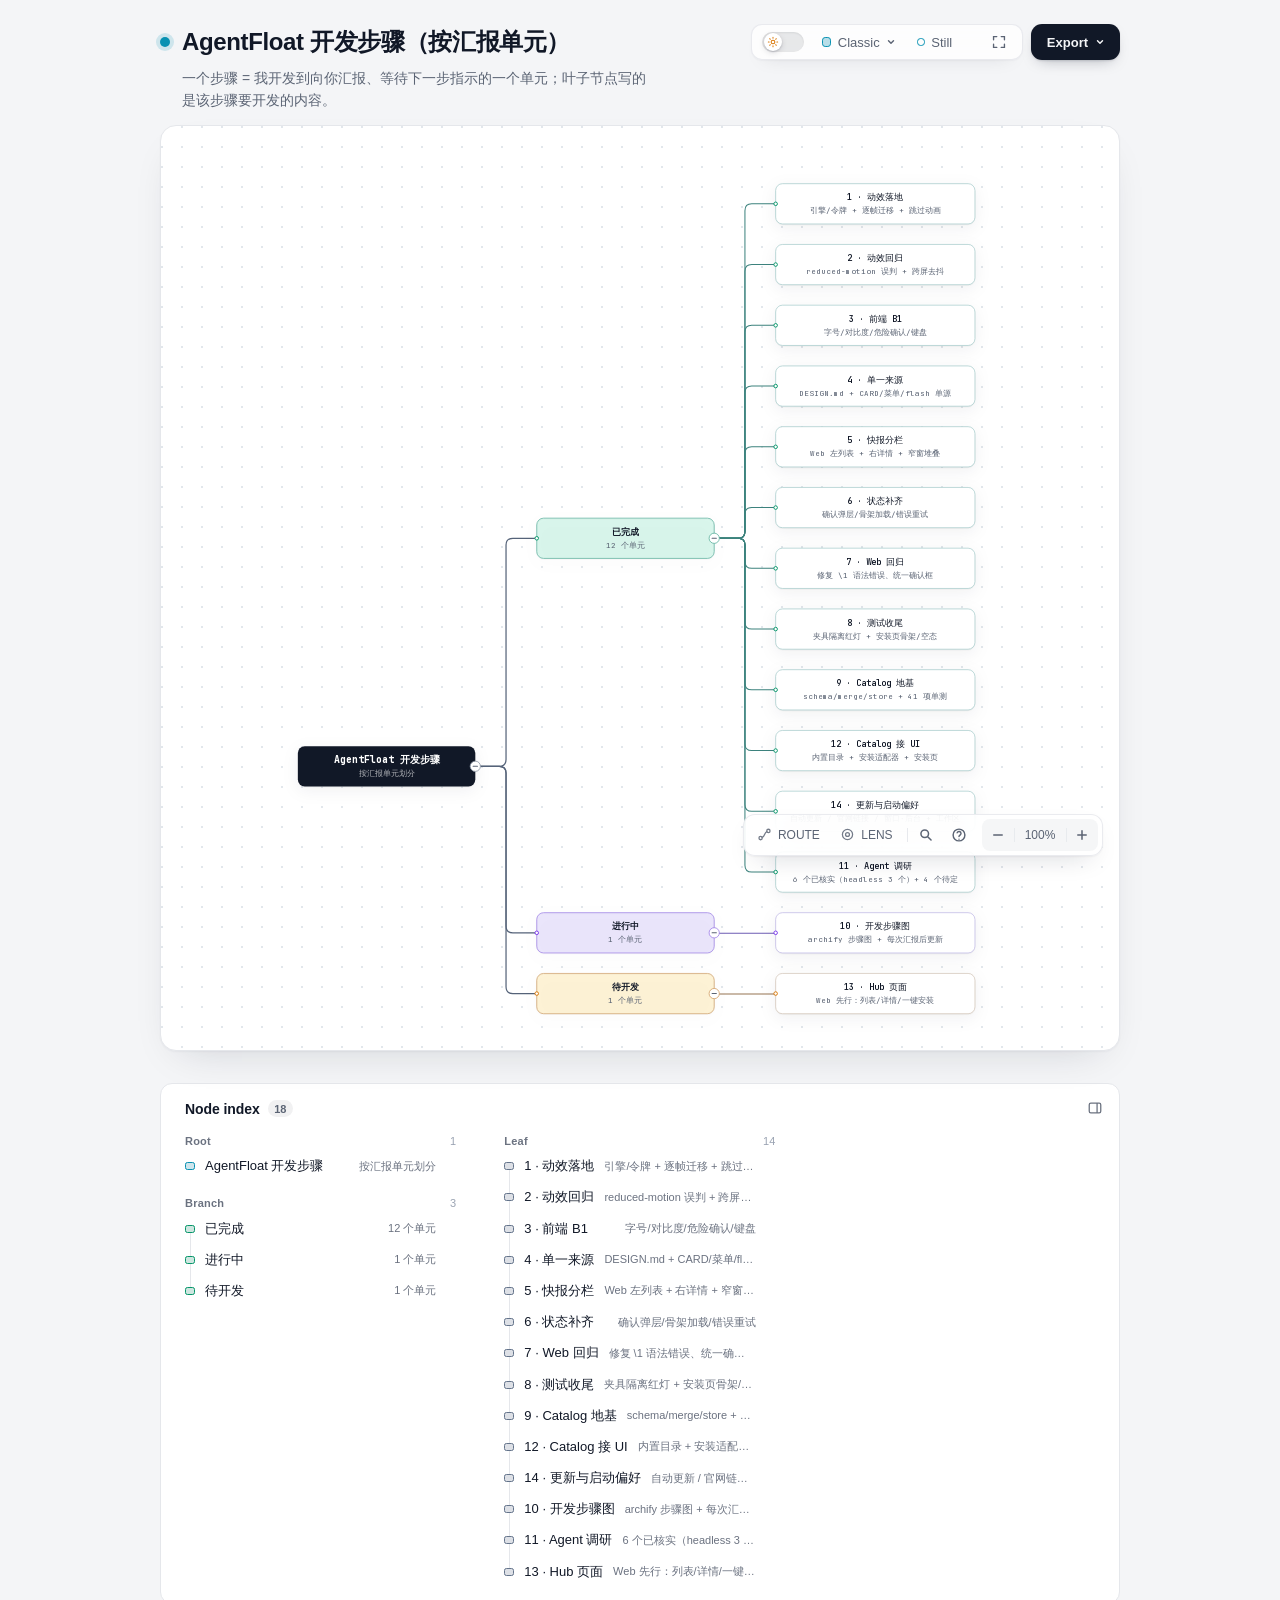
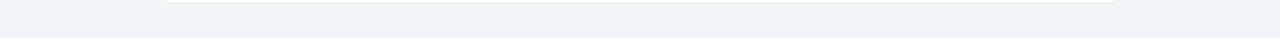
==== commit e4397d56: "feat: v3.17.3 Agent 自动更新 / 官网链接 / 启动偏好（模式+工作区） - installer：latest/current/update_info（npm 查询 + TTL 缓" ====
--- a/docs/agentfloat-dev-steps.html
+++ b/docs/agentfloat-dev-steps.html
@@ -5160,7 +5160,7 @@
     <!-- Main Diagram -->
     <div class="diagram-container" data-detail-level="read"
          data-preset-badge-editorial-plate="ARCHIFY / PLATE 04">
-      <svg viewBox="0 0 1051 1223" role="img" lang="en" aria-labelledby="archify-diagram-title archify-diagram-description" data-animation="trace" data-preset="classic" data-quality-profile="showcase" data-tree-ui="" data-tree-direction="right" data-reader-fit="intrinsic-height" data-reader-min-text="7.5">
+      <svg viewBox="0 0 1068 1312" role="img" lang="en" aria-labelledby="archify-diagram-title archify-diagram-description" data-animation="trace" data-preset="classic" data-quality-profile="showcase" data-tree-ui="" data-tree-direction="right" data-reader-fit="intrinsic-height" data-reader-min-text="7.5">
         <title id="archify-diagram-title">AgentFloat 开发步骤（按汇报单元）</title>
         <desc id="archify-diagram-description">一个步骤 = 我开发到向你汇报、等待下一步指示的一个单元；叶子节点写的是该步骤要开发的内容。</desc>
         <!-- Definitions -->
@@ -5227,234 +5227,245 @@
         <rect width="100%" height="100%" fill="url(#grid)" />
 
         <!-- Containment links -->
-        <path data-edge-from="root" data-edge-to="done" data-edge-key="0" data-tree-ancestors="root" data-composition-points="292,806.5;337,806.5;337,494.5;382,494.5" d="M 292 806.5 L 327 806.5 Q 337 806.5 337 796.5 L 337 504.5 Q 337 494.5 347 494.5 L 382 494.5" class="a-default tree-edge tree-edge-trunk" data-animate="edge" style="--step:1" stroke-width="1.8"/>
-        <path data-edge-from="done" data-edge-to="s1" data-edge-key="1" data-tree-ancestors="done root" data-composition-points="642,494.5;687,494.5;687,93.5;732,93.5" d="M 642 494.5 L 677 494.5 Q 687 494.5 687 484.5 L 687 103.5 Q 687 93.5 697 93.5 L 732 93.5" class="a-default tree-edge tree-edge-hued tree-hue-backend" data-animate="edge" style="--step:2" stroke-width="1.5"/>
-        <path data-edge-from="done" data-edge-to="s2" data-edge-key="2" data-tree-ancestors="done root" data-composition-points="642,494.5;687,494.5;687,182.5;732,182.5" d="M 642 494.5 L 677 494.5 Q 687 494.5 687 484.5 L 687 192.5 Q 687 182.5 697 182.5 L 732 182.5" class="a-default tree-edge tree-edge-hued tree-hue-backend" data-animate="edge" style="--step:2" stroke-width="1.5"/>
-        <path data-edge-from="done" data-edge-to="s3" data-edge-key="3" data-tree-ancestors="done root" data-composition-points="642,494.5;687,494.5;687,271.5;732,271.5" d="M 642 494.5 L 677 494.5 Q 687 494.5 687 484.5 L 687 281.5 Q 687 271.5 697 271.5 L 732 271.5" class="a-default tree-edge tree-edge-hued tree-hue-backend" data-animate="edge" style="--step:2" stroke-width="1.5"/>
-        <path data-edge-from="done" data-edge-to="s4" data-edge-key="4" data-tree-ancestors="done root" data-composition-points="642,494.5;687,494.5;687,360.5;732,360.5" d="M 642 494.5 L 677 494.5 Q 687 494.5 687 484.5 L 687 370.5 Q 687 360.5 697 360.5 L 732 360.5" class="a-default tree-edge tree-edge-hued tree-hue-backend" data-animate="edge" style="--step:2" stroke-width="1.5"/>
-        <path data-edge-from="done" data-edge-to="s5" data-edge-key="5" data-tree-ancestors="done root" data-composition-points="642,494.5;687,494.5;687,449.5;732,449.5" d="M 642 494.5 L 677 494.5 Q 687 494.5 687 484.5 L 687 459.5 Q 687 449.5 697 449.5 L 732 449.5" class="a-default tree-edge tree-edge-hued tree-hue-backend" data-animate="edge" style="--step:2" stroke-width="1.5"/>
-        <path data-edge-from="done" data-edge-to="s6" data-edge-key="6" data-tree-ancestors="done root" data-composition-points="642,494.5;687,494.5;687,538.5;732,538.5" d="M 642 494.5 L 677 494.5 Q 687 494.5 687 504.5 L 687 528.5 Q 687 538.5 697 538.5 L 732 538.5" class="a-default tree-edge tree-edge-hued tree-hue-backend" data-animate="edge" style="--step:2" stroke-width="1.5"/>
-        <path data-edge-from="done" data-edge-to="s7" data-edge-key="7" data-tree-ancestors="done root" data-composition-points="642,494.5;687,494.5;687,627.5;732,627.5" d="M 642 494.5 L 677 494.5 Q 687 494.5 687 504.5 L 687 617.5 Q 687 627.5 697 627.5 L 732 627.5" class="a-default tree-edge tree-edge-hued tree-hue-backend" data-animate="edge" style="--step:2" stroke-width="1.5"/>
-        <path data-edge-from="done" data-edge-to="s8" data-edge-key="8" data-tree-ancestors="done root" data-composition-points="642,494.5;687,494.5;687,716.5;732,716.5" d="M 642 494.5 L 677 494.5 Q 687 494.5 687 504.5 L 687 706.5 Q 687 716.5 697 716.5 L 732 716.5" class="a-default tree-edge tree-edge-hued tree-hue-backend" data-animate="edge" style="--step:2" stroke-width="1.5"/>
-        <path data-edge-from="done" data-edge-to="s9" data-edge-key="9" data-tree-ancestors="done root" data-composition-points="642,494.5;687,494.5;687,805.5;732,805.5" d="M 642 494.5 L 677 494.5 Q 687 494.5 687 504.5 L 687 795.5 Q 687 805.5 697 805.5 L 732 805.5" class="a-default tree-edge tree-edge-hued tree-hue-backend" data-animate="edge" style="--step:2" stroke-width="1.5"/>
-        <path data-edge-from="root" data-edge-to="current" data-edge-key="10" data-tree-ancestors="root" data-composition-points="292,806.5;337,806.5;337,983.5;382,983.5" d="M 292 806.5 L 327 806.5 Q 337 806.5 337 816.5 L 337 973.5 Q 337 983.5 347 983.5 L 382 983.5" class="a-default tree-edge tree-edge-trunk" data-animate="edge" style="--step:1" stroke-width="1.8"/>
-        <path data-edge-from="current" data-edge-to="s10" data-edge-key="11" data-tree-ancestors="current root" data-composition-points="642,984;732,984" d="M 642 984 L 732 984" class="a-default tree-edge tree-edge-hued tree-hue-database" data-animate="edge" style="--step:2" stroke-width="1.5"/>
-        <path data-edge-from="root" data-edge-to="todo" data-edge-key="12" data-tree-ancestors="root" data-composition-points="292,806.5;337,806.5;337,1117.5;382,1117.5" d="M 292 806.5 L 327 806.5 Q 337 806.5 337 816.5 L 337 1107.5 Q 337 1117.5 347 1117.5 L 382 1117.5" class="a-default tree-edge tree-edge-trunk" data-animate="edge" style="--step:1" stroke-width="1.8"/>
-        <path data-edge-from="done" data-edge-to="s11" data-edge-key="13" data-tree-ancestors="done root" data-composition-points="642,494.5;687,494.5;687,894.5;732,894.5" d="M 642 494.5 L 677 494.5 Q 687 494.5 687 504.5 L 687 884.5 Q 687 894.5 697 894.5 L 732 894.5" class="a-default tree-edge tree-edge-hued tree-hue-backend" data-animate="edge" style="--step:2" stroke-width="1.5"/>
-        <path data-edge-from="todo" data-edge-to="s12" data-edge-key="14" data-tree-ancestors="todo root" data-composition-points="642,1117.5;687,1117.5;687,1072.5;732,1072.5" d="M 642 1117.5 L 677 1117.5 Q 687 1117.5 687 1107.5 L 687 1082.5 Q 687 1072.5 697 1072.5 L 732 1072.5" class="a-default tree-edge tree-edge-hued tree-hue-cloud" data-animate="edge" style="--step:2" stroke-width="1.5"/>
-        <path data-edge-from="todo" data-edge-to="s13" data-edge-key="15" data-tree-ancestors="todo root" data-composition-points="642,1117.5;687,1117.5;687,1161.5;732,1161.5" d="M 642 1117.5 L 677 1117.5 Q 687 1117.5 687 1127.5 L 687 1151.5 Q 687 1161.5 697 1161.5 L 732 1161.5" class="a-default tree-edge tree-edge-hued tree-hue-cloud" data-animate="edge" style="--step:2" stroke-width="1.5"/>
+        <path data-edge-from="root" data-edge-to="done" data-edge-key="0" data-tree-ancestors="root" data-composition-points="292,917.5;337,917.5;337,583.5;382,583.5" d="M 292 917.5 L 327 917.5 Q 337 917.5 337 907.5 L 337 593.5 Q 337 583.5 347 583.5 L 382 583.5" class="a-default tree-edge tree-edge-trunk" data-animate="edge" style="--step:1" stroke-width="1.8"/>
+        <path data-edge-from="done" data-edge-to="s1" data-edge-key="1" data-tree-ancestors="done root" data-composition-points="642,583.5;687,583.5;687,93.5;732,93.5" d="M 642 583.5 L 677 583.5 Q 687 583.5 687 573.5 L 687 103.5 Q 687 93.5 697 93.5 L 732 93.5" class="a-default tree-edge tree-edge-hued tree-hue-backend" data-animate="edge" style="--step:2" stroke-width="1.5"/>
+        <path data-edge-from="done" data-edge-to="s2" data-edge-key="2" data-tree-ancestors="done root" data-composition-points="642,583.5;687,583.5;687,182.5;732,182.5" d="M 642 583.5 L 677 583.5 Q 687 583.5 687 573.5 L 687 192.5 Q 687 182.5 697 182.5 L 732 182.5" class="a-default tree-edge tree-edge-hued tree-hue-backend" data-animate="edge" style="--step:2" stroke-width="1.5"/>
+        <path data-edge-from="done" data-edge-to="s3" data-edge-key="3" data-tree-ancestors="done root" data-composition-points="642,583.5;687,583.5;687,271.5;732,271.5" d="M 642 583.5 L 677 583.5 Q 687 583.5 687 573.5 L 687 281.5 Q 687 271.5 697 271.5 L 732 271.5" class="a-default tree-edge tree-edge-hued tree-hue-backend" data-animate="edge" style="--step:2" stroke-width="1.5"/>
+        <path data-edge-from="done" data-edge-to="s4" data-edge-key="4" data-tree-ancestors="done root" data-composition-points="642,583.5;687,583.5;687,360.5;732,360.5" d="M 642 583.5 L 677 583.5 Q 687 583.5 687 573.5 L 687 370.5 Q 687 360.5 697 360.5 L 732 360.5" class="a-default tree-edge tree-edge-hued tree-hue-backend" data-animate="edge" style="--step:2" stroke-width="1.5"/>
+        <path data-edge-from="done" data-edge-to="s5" data-edge-key="5" data-tree-ancestors="done root" data-composition-points="642,583.5;687,583.5;687,449.5;732,449.5" d="M 642 583.5 L 677 583.5 Q 687 583.5 687 573.5 L 687 459.5 Q 687 449.5 697 449.5 L 732 449.5" class="a-default tree-edge tree-edge-hued tree-hue-backend" data-animate="edge" style="--step:2" stroke-width="1.5"/>
+        <path data-edge-from="done" data-edge-to="s6" data-edge-key="6" data-tree-ancestors="done root" data-composition-points="642,583.5;687,583.5;687,538.5;732,538.5" d="M 642 583.5 L 677 583.5 Q 687 583.5 687 573.5 L 687 548.5 Q 687 538.5 697 538.5 L 732 538.5" class="a-default tree-edge tree-edge-hued tree-hue-backend" data-animate="edge" style="--step:2" stroke-width="1.5"/>
+        <path data-edge-from="done" data-edge-to="s7" data-edge-key="7" data-tree-ancestors="done root" data-composition-points="642,583.5;687,583.5;687,627.5;732,627.5" d="M 642 583.5 L 677 583.5 Q 687 583.5 687 593.5 L 687 617.5 Q 687 627.5 697 627.5 L 732 627.5" class="a-default tree-edge tree-edge-hued tree-hue-backend" data-animate="edge" style="--step:2" stroke-width="1.5"/>
+        <path data-edge-from="done" data-edge-to="s8" data-edge-key="8" data-tree-ancestors="done root" data-composition-points="642,583.5;687,583.5;687,716.5;732,716.5" d="M 642 583.5 L 677 583.5 Q 687 583.5 687 593.5 L 687 706.5 Q 687 716.5 697 716.5 L 732 716.5" class="a-default tree-edge tree-edge-hued tree-hue-backend" data-animate="edge" style="--step:2" stroke-width="1.5"/>
+        <path data-edge-from="done" data-edge-to="s9" data-edge-key="9" data-tree-ancestors="done root" data-composition-points="642,583.5;687,583.5;687,805.5;732,805.5" d="M 642 583.5 L 677 583.5 Q 687 583.5 687 593.5 L 687 795.5 Q 687 805.5 697 805.5 L 732 805.5" class="a-default tree-edge tree-edge-hued tree-hue-backend" data-animate="edge" style="--step:2" stroke-width="1.5"/>
+        <path data-edge-from="done" data-edge-to="s12" data-edge-key="10" data-tree-ancestors="done root" data-composition-points="642,583.5;687,583.5;687,894.5;732,894.5" d="M 642 583.5 L 677 583.5 Q 687 583.5 687 593.5 L 687 884.5 Q 687 894.5 697 894.5 L 732 894.5" class="a-default tree-edge tree-edge-hued tree-hue-backend" data-animate="edge" style="--step:2" stroke-width="1.5"/>
+        <path data-edge-from="done" data-edge-to="s14" data-edge-key="11" data-tree-ancestors="done root" data-composition-points="642,583.5;687,583.5;687,983.5;732,983.5" d="M 642 583.5 L 677 583.5 Q 687 583.5 687 593.5 L 687 973.5 Q 687 983.5 697 983.5 L 732 983.5" class="a-default tree-edge tree-edge-hued tree-hue-backend" data-animate="edge" style="--step:2" stroke-width="1.5"/>
+        <path data-edge-from="root" data-edge-to="current" data-edge-key="12" data-tree-ancestors="root" data-composition-points="292,917.5;337,917.5;337,1161.5;382,1161.5" d="M 292 917.5 L 327 917.5 Q 337 917.5 337 927.5 L 337 1151.5 Q 337 1161.5 347 1161.5 L 382 1161.5" class="a-default tree-edge tree-edge-trunk" data-animate="edge" style="--step:1" stroke-width="1.8"/>
+        <path data-edge-from="current" data-edge-to="s10" data-edge-key="13" data-tree-ancestors="current root" data-composition-points="642,1162;732,1162" d="M 642 1162 L 732 1162" class="a-default tree-edge tree-edge-hued tree-hue-database" data-animate="edge" style="--step:2" stroke-width="1.5"/>
+        <path data-edge-from="root" data-edge-to="todo" data-edge-key="14" data-tree-ancestors="root" data-composition-points="292,917.5;337,917.5;337,1250.5;382,1250.5" d="M 292 917.5 L 327 917.5 Q 337 917.5 337 927.5 L 337 1240.5 Q 337 1250.5 347 1250.5 L 382 1250.5" class="a-default tree-edge tree-edge-trunk" data-animate="edge" style="--step:1" stroke-width="1.8"/>
+        <path data-edge-from="done" data-edge-to="s11" data-edge-key="15" data-tree-ancestors="done root" data-composition-points="642,583.5;687,583.5;687,1072.5;732,1072.5" d="M 642 583.5 L 677 583.5 Q 687 583.5 687 593.5 L 687 1062.5 Q 687 1072.5 697 1072.5 L 732 1072.5" class="a-default tree-edge tree-edge-hued tree-hue-backend" data-animate="edge" style="--step:2" stroke-width="1.5"/>
+        <path data-edge-from="todo" data-edge-to="s13" data-edge-key="16" data-tree-ancestors="todo root" data-composition-points="642,1251;732,1251" d="M 642 1251 L 732 1251" class="a-default tree-edge tree-edge-hued tree-hue-cloud" data-animate="edge" style="--step:2" stroke-width="1.5"/>
 
         <!-- Nodes -->
         <g id="node-root" data-node-id="root" data-node-label="AgentFloat 开发步骤" tabindex="0" role="button" aria-label="Focus AgentFloat 开发步骤, 按汇报单元划分, Root" aria-pressed="false" data-node-kind="frontend" data-node-sublabel="按汇报单元划分" data-node-context="Root" data-tree-depth="0" class="tree-hue-root">
           <title>AgentFloat 开发步骤 · 按汇报单元划分 · Root</title>
-          <rect data-tree-stack="" x="37" y="782" width="260" height="59" rx="10" class="tree-stack-frontend" stroke-width="1.2"/>
-          <rect x="32" y="777" width="260" height="59" rx="10" class="c-mask"/>
-          <rect x="32" y="777" width="260" height="59" rx="10" class="c-frontend tree-root" data-animate="node" style="--step:0" stroke-width="0"/>
-
-
-          <text data-node-label="" x="162" class="t-primary tree-label" font-size="14.5" font-weight="750" text-anchor="middle"><tspan x="162" y="801.5">AgentFloat 开发步骤</tspan></text>
-          <text data-detail="context" x="162" class="t-muted tree-sublabel" font-size="11" text-anchor="middle"><tspan x="162" y="820.5">按汇报单元划分</tspan></text>
+          <rect data-tree-stack="" x="37" y="893" width="260" height="59" rx="10" class="tree-stack-frontend" stroke-width="1.2"/>
+          <rect x="32" y="888" width="260" height="59" rx="10" class="c-mask"/>
+          <rect x="32" y="888" width="260" height="59" rx="10" class="c-frontend tree-root" data-animate="node" style="--step:0" stroke-width="0"/>
+
+
+          <text data-node-label="" x="162" class="t-primary tree-label" font-size="14.5" font-weight="750" text-anchor="middle"><tspan x="162" y="912.5">AgentFloat 开发步骤</tspan></text>
+          <text data-detail="context" x="162" class="t-muted tree-sublabel" font-size="11" text-anchor="middle"><tspan x="162" y="931.5">按汇报单元划分</tspan></text>
         </g>
-        <g id="node-done" data-node-id="done" data-node-label="已完成" tabindex="0" role="button" aria-label="Focus 已完成, 10 个单元, Branch" aria-pressed="false" data-node-kind="backend" data-node-sublabel="10 个单元" data-node-context="Branch" data-tree-depth="1" data-tree-ancestors="root" class="tree-hue-backend">
-          <title>已完成 · 10 个单元 · Branch</title>
-          <rect data-tree-stack="" x="387" y="470" width="260" height="59" rx="10" class="tree-stack-backend" stroke-width="1.2"/>
-          <rect x="382" y="465" width="260" height="59" rx="10" class="c-mask"/>
-          <rect x="382" y="465" width="260" height="59" rx="10" class="c-backend tree-branch" data-animate="node" style="--step:1" stroke-width="1.2"/>
-
-          <circle cx="382" cy="494.5" r="2.6" class="tree-socket" stroke-width="1.4"/>
-          <text data-node-label="" x="512" class="t-primary tree-label" font-size="13" font-weight="700" text-anchor="middle"><tspan x="512" y="489.5">已完成</tspan></text>
-          <text data-detail="context" x="512" class="t-muted tree-sublabel" font-size="11" text-anchor="middle"><tspan x="512" y="508.5">10 个单元</tspan></text>
+        <g id="node-done" data-node-id="done" data-node-label="已完成" tabindex="0" role="button" aria-label="Focus 已完成, 12 个单元, Branch" aria-pressed="false" data-node-kind="backend" data-node-sublabel="12 个单元" data-node-context="Branch" data-tree-depth="1" data-tree-ancestors="root" class="tree-hue-backend">
+          <title>已完成 · 12 个单元 · Branch</title>
+          <rect data-tree-stack="" x="387" y="559" width="260" height="59" rx="10" class="tree-stack-backend" stroke-width="1.2"/>
+          <rect x="382" y="554" width="260" height="59" rx="10" class="c-mask"/>
+          <rect x="382" y="554" width="260" height="59" rx="10" class="c-backend tree-branch" data-animate="node" style="--step:1" stroke-width="1.2"/>
+
+          <circle cx="382" cy="583.5" r="2.6" class="tree-socket" stroke-width="1.4"/>
+          <text data-node-label="" x="512" class="t-primary tree-label" font-size="13" font-weight="700" text-anchor="middle"><tspan x="512" y="578.5">已完成</tspan></text>
+          <text data-detail="context" x="512" class="t-muted tree-sublabel" font-size="11" text-anchor="middle"><tspan x="512" y="597.5">12 个单元</tspan></text>
         </g>
         <g id="node-s1" data-node-id="s1" data-node-label="1 · 动效落地" tabindex="0" role="button" aria-label="Focus 1 · 动效落地, 引擎/令牌 + 逐帧迁移 + 跳过动画, Leaf" aria-pressed="false" data-node-kind="external" data-node-sublabel="引擎/令牌 + 逐帧迁移 + 跳过动画" data-node-context="Leaf" data-tree-depth="2" data-tree-ancestors="done root" class="tree-hue-backend">
           <title>1 · 动效落地 · 引擎/令牌 + 逐帧迁移 + 跳过动画 · Leaf</title>
 
-          <rect x="732" y="64" width="275" height="59" rx="10" class="c-mask"/>
-          <rect x="732" y="64" width="275" height="59" rx="10" class="c-external tree-leaf" data-animate="node" style="--step:2" stroke-width="1"/>
+          <rect x="732" y="64" width="292" height="59" rx="10" class="c-mask"/>
+          <rect x="732" y="64" width="292" height="59" rx="10" class="c-external tree-leaf" data-animate="node" style="--step:2" stroke-width="1"/>
 
           <circle cx="732" cy="93.5" r="2.6" class="tree-socket" stroke-width="1.4"/>
-          <text data-node-label="" x="869.5" class="t-primary tree-label" font-size="13" font-weight="560" text-anchor="middle"><tspan x="869.5" y="88.5">1 · 动效落地</tspan></text>
-          <text data-detail="context" x="869.5" class="t-muted tree-sublabel" font-size="11" text-anchor="middle"><tspan x="869.5" y="107.5">引擎/令牌 + 逐帧迁移 + 跳过动画</tspan></text>
+          <text data-node-label="" x="878" class="t-primary tree-label" font-size="13" font-weight="560" text-anchor="middle"><tspan x="878" y="88.5">1 · 动效落地</tspan></text>
+          <text data-detail="context" x="878" class="t-muted tree-sublabel" font-size="11" text-anchor="middle"><tspan x="878" y="107.5">引擎/令牌 + 逐帧迁移 + 跳过动画</tspan></text>
         </g>
         <g id="node-s2" data-node-id="s2" data-node-label="2 · 动效回归" tabindex="0" role="button" aria-label="Focus 2 · 动效回归, reduced-motion 误判 + 跨屏去抖, Leaf" aria-pressed="false" data-node-kind="external" data-node-sublabel="reduced-motion 误判 + 跨屏去抖" data-node-context="Leaf" data-tree-depth="2" data-tree-ancestors="done root" class="tree-hue-backend">
           <title>2 · 动效回归 · reduced-motion 误判 + 跨屏去抖 · Leaf</title>
 
-          <rect x="732" y="153" width="275" height="59" rx="10" class="c-mask"/>
-          <rect x="732" y="153" width="275" height="59" rx="10" class="c-external tree-leaf" data-animate="node" style="--step:2" stroke-width="1"/>
+          <rect x="732" y="153" width="292" height="59" rx="10" class="c-mask"/>
+          <rect x="732" y="153" width="292" height="59" rx="10" class="c-external tree-leaf" data-animate="node" style="--step:2" stroke-width="1"/>
 
           <circle cx="732" cy="182.5" r="2.6" class="tree-socket" stroke-width="1.4"/>
-          <text data-node-label="" x="869.5" class="t-primary tree-label" font-size="13" font-weight="560" text-anchor="middle"><tspan x="869.5" y="177.5">2 · 动效回归</tspan></text>
-          <text data-detail="context" x="869.5" class="t-muted tree-sublabel" font-size="11" text-anchor="middle"><tspan x="869.5" y="196.5">reduced-motion 误判 + 跨屏去抖</tspan></text>
+          <text data-node-label="" x="878" class="t-primary tree-label" font-size="13" font-weight="560" text-anchor="middle"><tspan x="878" y="177.5">2 · 动效回归</tspan></text>
+          <text data-detail="context" x="878" class="t-muted tree-sublabel" font-size="11" text-anchor="middle"><tspan x="878" y="196.5">reduced-motion 误判 + 跨屏去抖</tspan></text>
         </g>
         <g id="node-s3" data-node-id="s3" data-node-label="3 · 前端 B1" tabindex="0" role="button" aria-label="Focus 3 · 前端 B1, 字号/对比度/危险确认/键盘, Leaf" aria-pressed="false" data-node-kind="external" data-node-sublabel="字号/对比度/危险确认/键盘" data-node-context="Leaf" data-tree-depth="2" data-tree-ancestors="done root" class="tree-hue-backend">
           <title>3 · 前端 B1 · 字号/对比度/危险确认/键盘 · Leaf</title>
 
-          <rect x="732" y="242" width="275" height="59" rx="10" class="c-mask"/>
-          <rect x="732" y="242" width="275" height="59" rx="10" class="c-external tree-leaf" data-animate="node" style="--step:2" stroke-width="1"/>
+          <rect x="732" y="242" width="292" height="59" rx="10" class="c-mask"/>
+          <rect x="732" y="242" width="292" height="59" rx="10" class="c-external tree-leaf" data-animate="node" style="--step:2" stroke-width="1"/>
 
           <circle cx="732" cy="271.5" r="2.6" class="tree-socket" stroke-width="1.4"/>
-          <text data-node-label="" x="869.5" class="t-primary tree-label" font-size="13" font-weight="560" text-anchor="middle"><tspan x="869.5" y="266.5">3 · 前端 B1</tspan></text>
-          <text data-detail="context" x="869.5" class="t-muted tree-sublabel" font-size="11" text-anchor="middle"><tspan x="869.5" y="285.5">字号/对比度/危险确认/键盘</tspan></text>
+          <text data-node-label="" x="878" class="t-primary tree-label" font-size="13" font-weight="560" text-anchor="middle"><tspan x="878" y="266.5">3 · 前端 B1</tspan></text>
+          <text data-detail="context" x="878" class="t-muted tree-sublabel" font-size="11" text-anchor="middle"><tspan x="878" y="285.5">字号/对比度/危险确认/键盘</tspan></text>
         </g>
         <g id="node-s4" data-node-id="s4" data-node-label="4 · 单一来源" tabindex="0" role="button" aria-label="Focus 4 · 单一来源, DESIGN.md + CARD/菜单/flash 单源, Leaf" aria-pressed="false" data-node-kind="external" data-node-sublabel="DESIGN.md + CARD/菜单/flash 单源" data-node-context="Leaf" data-tree-depth="2" data-tree-ancestors="done root" class="tree-hue-backend">
           <title>4 · 单一来源 · DESIGN.md + CARD/菜单/flash 单源 · Leaf</title>
 
-          <rect x="732" y="331" width="275" height="59" rx="10" class="c-mask"/>
-          <rect x="732" y="331" width="275" height="59" rx="10" class="c-external tree-leaf" data-animate="node" style="--step:2" stroke-width="1"/>
+          <rect x="732" y="331" width="292" height="59" rx="10" class="c-mask"/>
+          <rect x="732" y="331" width="292" height="59" rx="10" class="c-external tree-leaf" data-animate="node" style="--step:2" stroke-width="1"/>
 
           <circle cx="732" cy="360.5" r="2.6" class="tree-socket" stroke-width="1.4"/>
-          <text data-node-label="" x="869.5" class="t-primary tree-label" font-size="13" font-weight="560" text-anchor="middle"><tspan x="869.5" y="355.5">4 · 单一来源</tspan></text>
-          <text data-detail="context" x="869.5" class="t-muted tree-sublabel" font-size="11" text-anchor="middle"><tspan x="869.5" y="374.5">DESIGN.md + CARD/菜单/flash 单源</tspan></text>
+          <text data-node-label="" x="878" class="t-primary tree-label" font-size="13" font-weight="560" text-anchor="middle"><tspan x="878" y="355.5">4 · 单一来源</tspan></text>
+          <text data-detail="context" x="878" class="t-muted tree-sublabel" font-size="11" text-anchor="middle"><tspan x="878" y="374.5">DESIGN.md + CARD/菜单/flash 单源</tspan></text>
         </g>
         <g id="node-s5" data-node-id="s5" data-node-label="5 · 快报分栏" tabindex="0" role="button" aria-label="Focus 5 · 快报分栏, Web 左列表 + 右详情 + 窄窗堆叠, Leaf" aria-pressed="false" data-node-kind="external" data-node-sublabel="Web 左列表 + 右详情 + 窄窗堆叠" data-node-context="Leaf" data-tree-depth="2" data-tree-ancestors="done root" class="tree-hue-backend">
           <title>5 · 快报分栏 · Web 左列表 + 右详情 + 窄窗堆叠 · Leaf</title>
 
-          <rect x="732" y="420" width="275" height="59" rx="10" class="c-mask"/>
-          <rect x="732" y="420" width="275" height="59" rx="10" class="c-external tree-leaf" data-animate="node" style="--step:2" stroke-width="1"/>
+          <rect x="732" y="420" width="292" height="59" rx="10" class="c-mask"/>
+          <rect x="732" y="420" width="292" height="59" rx="10" class="c-external tree-leaf" data-animate="node" style="--step:2" stroke-width="1"/>
 
           <circle cx="732" cy="449.5" r="2.6" class="tree-socket" stroke-width="1.4"/>
-          <text data-node-label="" x="869.5" class="t-primary tree-label" font-size="13" font-weight="560" text-anchor="middle"><tspan x="869.5" y="444.5">5 · 快报分栏</tspan></text>
-          <text data-detail="context" x="869.5" class="t-muted tree-sublabel" font-size="11" text-anchor="middle"><tspan x="869.5" y="463.5">Web 左列表 + 右详情 + 窄窗堆叠</tspan></text>
+          <text data-node-label="" x="878" class="t-primary tree-label" font-size="13" font-weight="560" text-anchor="middle"><tspan x="878" y="444.5">5 · 快报分栏</tspan></text>
+          <text data-detail="context" x="878" class="t-muted tree-sublabel" font-size="11" text-anchor="middle"><tspan x="878" y="463.5">Web 左列表 + 右详情 + 窄窗堆叠</tspan></text>
         </g>
         <g id="node-s6" data-node-id="s6" data-node-label="6 · 状态补齐" tabindex="0" role="button" aria-label="Focus 6 · 状态补齐, 确认弹层/骨架加载/错误重试, Leaf" aria-pressed="false" data-node-kind="external" data-node-sublabel="确认弹层/骨架加载/错误重试" data-node-context="Leaf" data-tree-depth="2" data-tree-ancestors="done root" class="tree-hue-backend">
           <title>6 · 状态补齐 · 确认弹层/骨架加载/错误重试 · Leaf</title>
 
-          <rect x="732" y="509" width="275" height="59" rx="10" class="c-mask"/>
-          <rect x="732" y="509" width="275" height="59" rx="10" class="c-external tree-leaf" data-animate="node" style="--step:2" stroke-width="1"/>
+          <rect x="732" y="509" width="292" height="59" rx="10" class="c-mask"/>
+          <rect x="732" y="509" width="292" height="59" rx="10" class="c-external tree-leaf" data-animate="node" style="--step:2" stroke-width="1"/>
 
           <circle cx="732" cy="538.5" r="2.6" class="tree-socket" stroke-width="1.4"/>
-          <text data-node-label="" x="869.5" class="t-primary tree-label" font-size="13" font-weight="560" text-anchor="middle"><tspan x="869.5" y="533.5">6 · 状态补齐</tspan></text>
-          <text data-detail="context" x="869.5" class="t-muted tree-sublabel" font-size="11" text-anchor="middle"><tspan x="869.5" y="552.5">确认弹层/骨架加载/错误重试</tspan></text>
+          <text data-node-label="" x="878" class="t-primary tree-label" font-size="13" font-weight="560" text-anchor="middle"><tspan x="878" y="533.5">6 · 状态补齐</tspan></text>
+          <text data-detail="context" x="878" class="t-muted tree-sublabel" font-size="11" text-anchor="middle"><tspan x="878" y="552.5">确认弹层/骨架加载/错误重试</tspan></text>
         </g>
         <g id="node-s7" data-node-id="s7" data-node-label="7 · Web 回归" tabindex="0" role="button" aria-label="Focus 7 · Web 回归, 修复 \1 语法错误、统一确认框, Leaf" aria-pressed="false" data-node-kind="external" data-node-sublabel="修复 \1 语法错误、统一确认框" data-node-context="Leaf" data-tree-depth="2" data-tree-ancestors="done root" class="tree-hue-backend">
           <title>7 · Web 回归 · 修复 \1 语法错误、统一确认框 · Leaf</title>
 
-          <rect x="732" y="598" width="275" height="59" rx="10" class="c-mask"/>
-          <rect x="732" y="598" width="275" height="59" rx="10" class="c-external tree-leaf" data-animate="node" style="--step:2" stroke-width="1"/>
+          <rect x="732" y="598" width="292" height="59" rx="10" class="c-mask"/>
+          <rect x="732" y="598" width="292" height="59" rx="10" class="c-external tree-leaf" data-animate="node" style="--step:2" stroke-width="1"/>
 
           <circle cx="732" cy="627.5" r="2.6" class="tree-socket" stroke-width="1.4"/>
-          <text data-node-label="" x="869.5" class="t-primary tree-label" font-size="13" font-weight="560" text-anchor="middle"><tspan x="869.5" y="622.5">7 · Web 回归</tspan></text>
-          <text data-detail="context" x="869.5" class="t-muted tree-sublabel" font-size="11" text-anchor="middle"><tspan x="869.5" y="641.5">修复 \1 语法错误、统一确认框</tspan></text>
+          <text data-node-label="" x="878" class="t-primary tree-label" font-size="13" font-weight="560" text-anchor="middle"><tspan x="878" y="622.5">7 · Web 回归</tspan></text>
+          <text data-detail="context" x="878" class="t-muted tree-sublabel" font-size="11" text-anchor="middle"><tspan x="878" y="641.5">修复 \1 语法错误、统一确认框</tspan></text>
         </g>
         <g id="node-s8" data-node-id="s8" data-node-label="8 · 测试收尾" tabindex="0" role="button" aria-label="Focus 8 · 测试收尾, 夹具隔离红灯 + 安装页骨架/空态, Leaf" aria-pressed="false" data-node-kind="external" data-node-sublabel="夹具隔离红灯 + 安装页骨架/空态" data-node-context="Leaf" data-tree-depth="2" data-tree-ancestors="done root" class="tree-hue-backend">
           <title>8 · 测试收尾 · 夹具隔离红灯 + 安装页骨架/空态 · Leaf</title>
 
-          <rect x="732" y="687" width="275" height="59" rx="10" class="c-mask"/>
-          <rect x="732" y="687" width="275" height="59" rx="10" class="c-external tree-leaf" data-animate="node" style="--step:2" stroke-width="1"/>
+          <rect x="732" y="687" width="292" height="59" rx="10" class="c-mask"/>
+          <rect x="732" y="687" width="292" height="59" rx="10" class="c-external tree-leaf" data-animate="node" style="--step:2" stroke-width="1"/>
 
           <circle cx="732" cy="716.5" r="2.6" class="tree-socket" stroke-width="1.4"/>
-          <text data-node-label="" x="869.5" class="t-primary tree-label" font-size="13" font-weight="560" text-anchor="middle"><tspan x="869.5" y="711.5">8 · 测试收尾</tspan></text>
-          <text data-detail="context" x="869.5" class="t-muted tree-sublabel" font-size="11" text-anchor="middle"><tspan x="869.5" y="730.5">夹具隔离红灯 + 安装页骨架/空态</tspan></text>
+          <text data-node-label="" x="878" class="t-primary tree-label" font-size="13" font-weight="560" text-anchor="middle"><tspan x="878" y="711.5">8 · 测试收尾</tspan></text>
+          <text data-detail="context" x="878" class="t-muted tree-sublabel" font-size="11" text-anchor="middle"><tspan x="878" y="730.5">夹具隔离红灯 + 安装页骨架/空态</tspan></text>
         </g>
         <g id="node-s9" data-node-id="s9" data-node-label="9 · Catalog 地基" tabindex="0" role="button" aria-label="Focus 9 · Catalog 地基, schema/merge/store + 41 项单测, Leaf" aria-pressed="false" data-node-kind="external" data-node-sublabel="schema/merge/store + 41 项单测" data-node-context="Leaf" data-tree-depth="2" data-tree-ancestors="done root" class="tree-hue-backend">
           <title>9 · Catalog 地基 · schema/merge/store + 41 项单测 · Leaf</title>
 
-          <rect x="732" y="776" width="275" height="59" rx="10" class="c-mask"/>
-          <rect x="732" y="776" width="275" height="59" rx="10" class="c-external tree-leaf" data-animate="node" style="--step:2" stroke-width="1"/>
+          <rect x="732" y="776" width="292" height="59" rx="10" class="c-mask"/>
+          <rect x="732" y="776" width="292" height="59" rx="10" class="c-external tree-leaf" data-animate="node" style="--step:2" stroke-width="1"/>
 
           <circle cx="732" cy="805.5" r="2.6" class="tree-socket" stroke-width="1.4"/>
-          <text data-node-label="" x="869.5" class="t-primary tree-label" font-size="13" font-weight="560" text-anchor="middle"><tspan x="869.5" y="800.5">9 · Catalog 地基</tspan></text>
-          <text data-detail="context" x="869.5" class="t-muted tree-sublabel" font-size="11" text-anchor="middle"><tspan x="869.5" y="819.5">schema/merge/store + 41 项单测</tspan></text>
+          <text data-node-label="" x="878" class="t-primary tree-label" font-size="13" font-weight="560" text-anchor="middle"><tspan x="878" y="800.5">9 · Catalog 地基</tspan></text>
+          <text data-detail="context" x="878" class="t-muted tree-sublabel" font-size="11" text-anchor="middle"><tspan x="878" y="819.5">schema/merge/store + 41 项单测</tspan></text>
+        </g>
+        <g id="node-s12" data-node-id="s12" data-node-label="12 · Catalog 接 UI" tabindex="0" role="button" aria-label="Focus 12 · Catalog 接 UI, 内置目录 + 安装适配器 + 安装页, Leaf" aria-pressed="false" data-node-kind="external" data-node-sublabel="内置目录 + 安装适配器 + 安装页" data-node-context="Leaf" data-tree-depth="2" data-tree-ancestors="done root" class="tree-hue-backend">
+          <title>12 · Catalog 接 UI · 内置目录 + 安装适配器 + 安装页 · Leaf</title>
+
+          <rect x="732" y="865" width="292" height="59" rx="10" class="c-mask"/>
+          <rect x="732" y="865" width="292" height="59" rx="10" class="c-external tree-leaf" data-animate="node" style="--step:2" stroke-width="1"/>
+
+          <circle cx="732" cy="894.5" r="2.6" class="tree-socket" stroke-width="1.4"/>
+          <text data-node-label="" x="878" class="t-primary tree-label" font-size="13" font-weight="560" text-anchor="middle"><tspan x="878" y="889.5">12 · Catalog 接 UI</tspan></text>
+          <text data-detail="context" x="878" class="t-muted tree-sublabel" font-size="11" text-anchor="middle"><tspan x="878" y="908.5">内置目录 + 安装适配器 + 安装页</tspan></text>
+        </g>
+        <g id="node-s14" data-node-id="s14" data-node-label="14 · 更新与启动偏好" tabindex="0" role="button" aria-label="Focus 14 · 更新与启动偏好, 自动更新 / 官网链接 / 窗口·后台 + 工作区, Leaf" aria-pressed="false" data-node-kind="external" data-node-sublabel="自动更新 / 官网链接 / 窗口·后台 + 工作区" data-node-context="Leaf" data-tree-depth="2" data-tree-ancestors="done root" class="tree-hue-backend">
+          <title>14 · 更新与启动偏好 · 自动更新 / 官网链接 / 窗口·后台 + 工作区 · Leaf</title>
+
+          <rect x="732" y="954" width="292" height="59" rx="10" class="c-mask"/>
+          <rect x="732" y="954" width="292" height="59" rx="10" class="c-external tree-leaf" data-animate="node" style="--step:2" stroke-width="1"/>
+
+          <circle cx="732" cy="983.5" r="2.6" class="tree-socket" stroke-width="1.4"/>
+          <text data-node-label="" x="878" class="t-primary tree-label" font-size="13" font-weight="560" text-anchor="middle"><tspan x="878" y="978.5">14 · 更新与启动偏好</tspan></text>
+          <text data-detail="context" x="878" class="t-muted tree-sublabel" font-size="11" text-anchor="middle"><tspan x="878" y="997.5">自动更新 / 官网链接 / 窗口·后台 + 工作区</tspan></text>
         </g>
         <g id="node-current" data-node-id="current" data-node-label="进行中" tabindex="0" role="button" aria-label="Focus 进行中, 1 个单元, Branch" aria-pressed="false" data-node-kind="backend" data-node-sublabel="1 个单元" data-node-context="Branch" data-tree-depth="1" data-tree-ancestors="root" class="tree-hue-database">
           <title>进行中 · 1 个单元 · Branch</title>
-          <rect data-tree-stack="" x="387" y="959" width="260" height="59" rx="10" class="tree-stack-backend" stroke-width="1.2"/>
-          <rect x="382" y="954" width="260" height="59" rx="10" class="c-mask"/>
-          <rect x="382" y="954" width="260" height="59" rx="10" class="c-backend tree-branch" data-animate="node" style="--step:1" stroke-width="1.2"/>
-
-          <circle cx="382" cy="983.5" r="2.6" class="tree-socket" stroke-width="1.4"/>
-          <text data-node-label="" x="512" class="t-primary tree-label" font-size="13" font-weight="700" text-anchor="middle"><tspan x="512" y="978.5">进行中</tspan></text>
-          <text data-detail="context" x="512" class="t-muted tree-sublabel" font-size="11" text-anchor="middle"><tspan x="512" y="997.5">1 个单元</tspan></text>
+          <rect data-tree-stack="" x="387" y="1137" width="260" height="59" rx="10" class="tree-stack-backend" stroke-width="1.2"/>
+          <rect x="382" y="1132" width="260" height="59" rx="10" class="c-mask"/>
+          <rect x="382" y="1132" width="260" height="59" rx="10" class="c-backend tree-branch" data-animate="node" style="--step:1" stroke-width="1.2"/>
+
+          <circle cx="382" cy="1161.5" r="2.6" class="tree-socket" stroke-width="1.4"/>
+          <text data-node-label="" x="512" class="t-primary tree-label" font-size="13" font-weight="700" text-anchor="middle"><tspan x="512" y="1156.5">进行中</tspan></text>
+          <text data-detail="context" x="512" class="t-muted tree-sublabel" font-size="11" text-anchor="middle"><tspan x="512" y="1175.5">1 个单元</tspan></text>
         </g>
         <g id="node-s10" data-node-id="s10" data-node-label="10 · 开发步骤图" tabindex="0" role="button" aria-label="Focus 10 · 开发步骤图, archify 步骤图 + 每次汇报后更新, Leaf" aria-pressed="false" data-node-kind="external" data-node-sublabel="archify 步骤图 + 每次汇报后更新" data-node-context="Leaf" data-tree-depth="2" data-tree-ancestors="current root" class="tree-hue-database">
           <title>10 · 开发步骤图 · archify 步骤图 + 每次汇报后更新 · Leaf</title>
 
-          <rect x="732" y="954" width="275" height="59" rx="10" class="c-mask"/>
-          <rect x="732" y="954" width="275" height="59" rx="10" class="c-external tree-leaf" data-animate="node" style="--step:2" stroke-width="1"/>
-
-          <circle cx="732" cy="983.5" r="2.6" class="tree-socket" stroke-width="1.4"/>
-          <text data-node-label="" x="869.5" class="t-primary tree-label" font-size="13" font-weight="560" text-anchor="middle"><tspan x="869.5" y="978.5">10 · 开发步骤图</tspan></text>
-          <text data-detail="context" x="869.5" class="t-muted tree-sublabel" font-size="11" text-anchor="middle"><tspan x="869.5" y="997.5">archify 步骤图 + 每次汇报后更新</tspan></text>
+          <rect x="732" y="1132" width="292" height="59" rx="10" class="c-mask"/>
+          <rect x="732" y="1132" width="292" height="59" rx="10" class="c-external tree-leaf" data-animate="node" style="--step:2" stroke-width="1"/>
+
+          <circle cx="732" cy="1161.5" r="2.6" class="tree-socket" stroke-width="1.4"/>
+          <text data-node-label="" x="878" class="t-primary tree-label" font-size="13" font-weight="560" text-anchor="middle"><tspan x="878" y="1156.5">10 · 开发步骤图</tspan></text>
+          <text data-detail="context" x="878" class="t-muted tree-sublabel" font-size="11" text-anchor="middle"><tspan x="878" y="1175.5">archify 步骤图 + 每次汇报后更新</tspan></text>
         </g>
-        <g id="node-todo" data-node-id="todo" data-node-label="待开发" tabindex="0" role="button" aria-label="Focus 待开发, 2 个单元, Branch" aria-pressed="false" data-node-kind="backend" data-node-sublabel="2 个单元" data-node-context="Branch" data-tree-depth="1" data-tree-ancestors="root" class="tree-hue-cloud">
-          <title>待开发 · 2 个单元 · Branch</title>
-          <rect data-tree-stack="" x="387" y="1093" width="260" height="59" rx="10" class="tree-stack-backend" stroke-width="1.2"/>
-          <rect x="382" y="1088" width="260" height="59" rx="10" class="c-mask"/>
-          <rect x="382" y="1088" width="260" height="59" rx="10" class="c-backend tree-branch" data-animate="node" style="--step:1" stroke-width="1.2"/>
-
-          <circle cx="382" cy="1117.5" r="2.6" class="tree-socket" stroke-width="1.4"/>
-          <text data-node-label="" x="512" class="t-primary tree-label" font-size="13" font-weight="700" text-anchor="middle"><tspan x="512" y="1112.5">待开发</tspan></text>
-          <text data-detail="context" x="512" class="t-muted tree-sublabel" font-size="11" text-anchor="middle"><tspan x="512" y="1131.5">2 个单元</tspan></text>
+        <g id="node-todo" data-node-id="todo" data-node-label="待开发" tabindex="0" role="button" aria-label="Focus 待开发, 1 个单元, Branch" aria-pressed="false" data-node-kind="backend" data-node-sublabel="1 个单元" data-node-context="Branch" data-tree-depth="1" data-tree-ancestors="root" class="tree-hue-cloud">
+          <title>待开发 · 1 个单元 · Branch</title>
+          <rect data-tree-stack="" x="387" y="1226" width="260" height="59" rx="10" class="tree-stack-backend" stroke-width="1.2"/>
+          <rect x="382" y="1221" width="260" height="59" rx="10" class="c-mask"/>
+          <rect x="382" y="1221" width="260" height="59" rx="10" class="c-backend tree-branch" data-animate="node" style="--step:1" stroke-width="1.2"/>
+
+          <circle cx="382" cy="1250.5" r="2.6" class="tree-socket" stroke-width="1.4"/>
+          <text data-node-label="" x="512" class="t-primary tree-label" font-size="13" font-weight="700" text-anchor="middle"><tspan x="512" y="1245.5">待开发</tspan></text>
+          <text data-detail="context" x="512" class="t-muted tree-sublabel" font-size="11" text-anchor="middle"><tspan x="512" y="1264.5">1 个单元</tspan></text>
         </g>
         <g id="node-s11" data-node-id="s11" data-node-label="11 · Agent 调研" tabindex="0" role="button" aria-label="Focus 11 · Agent 调研, 6 个已核实（headless 3 个）+ 4 个待定, Leaf" aria-pressed="false" data-node-kind="external" data-node-sublabel="6 个已核实（headless 3 个）+ 4 个待定" data-node-context="Leaf" data-tree-depth="2" data-tree-ancestors="done root" class="tree-hue-backend">
           <title>11 · Agent 调研 · 6 个已核实（headless 3 个）+ 4 个待定 · Leaf</title>
 
-          <rect x="732" y="865" width="275" height="59" rx="10" class="c-mask"/>
-          <rect x="732" y="865" width="275" height="59" rx="10" class="c-external tree-leaf" data-animate="node" style="--step:2" stroke-width="1"/>
-
-          <circle cx="732" cy="894.5" r="2.6" class="tree-socket" stroke-width="1.4"/>
-          <text data-node-label="" x="869.5" class="t-primary tree-label" font-size="13" font-weight="560" text-anchor="middle"><tspan x="869.5" y="889.5">11 · Agent 调研</tspan></text>
-          <text data-detail="context" x="869.5" class="t-muted tree-sublabel" font-size="11" text-anchor="middle"><tspan x="869.5" y="908.5">6 个已核实（headless 3 个）+ 4 个待定</tspan></text>
-        </g>
-        <g id="node-s12" data-node-id="s12" data-node-label="12 · Catalog 接 UI" tabindex="0" role="button" aria-label="Focus 12 · Catalog 接 UI, 内置+远程 Registry、安装适配器, Leaf" aria-pressed="false" data-node-kind="external" data-node-sublabel="内置+远程 Registry、安装适配器" data-node-context="Leaf" data-tree-depth="2" data-tree-ancestors="todo root" class="tree-hue-cloud">
-          <title>12 · Catalog 接 UI · 内置+远程 Registry、安装适配器 · Leaf</title>
-
-          <rect x="732" y="1043" width="275" height="59" rx="10" class="c-mask"/>
-          <rect x="732" y="1043" width="275" height="59" rx="10" class="c-external tree-leaf" data-animate="node" style="--step:2" stroke-width="1"/>
+          <rect x="732" y="1043" width="292" height="59" rx="10" class="c-mask"/>
+          <rect x="732" y="1043" width="292" height="59" rx="10" class="c-external tree-leaf" data-animate="node" style="--step:2" stroke-width="1"/>
 
           <circle cx="732" cy="1072.5" r="2.6" class="tree-socket" stroke-width="1.4"/>
-          <text data-node-label="" x="869.5" class="t-primary tree-label" font-size="13" font-weight="560" text-anchor="middle"><tspan x="869.5" y="1067.5">12 · Catalog 接 UI</tspan></text>
-          <text data-detail="context" x="869.5" class="t-muted tree-sublabel" font-size="11" text-anchor="middle"><tspan x="869.5" y="1086.5">内置+远程 Registry、安装适配器</tspan></text>
+          <text data-node-label="" x="878" class="t-primary tree-label" font-size="13" font-weight="560" text-anchor="middle"><tspan x="878" y="1067.5">11 · Agent 调研</tspan></text>
+          <text data-detail="context" x="878" class="t-muted tree-sublabel" font-size="11" text-anchor="middle"><tspan x="878" y="1086.5">6 个已核实（headless 3 个）+ 4 个待定</tspan></text>
         </g>
         <g id="node-s13" data-node-id="s13" data-node-label="13 · Hub 页面" tabindex="0" role="button" aria-label="Focus 13 · Hub 页面, Web 先行：列表/详情/一键安装, Leaf" aria-pressed="false" data-node-kind="external" data-node-sublabel="Web 先行：列表/详情/一键安装" data-node-context="Leaf" data-tree-depth="2" data-tree-ancestors="todo root" class="tree-hue-cloud">
           <title>13 · Hub 页面 · Web 先行：列表/详情/一键安装 · Leaf</title>
 
-          <rect x="732" y="1132" width="275" height="59" rx="10" class="c-mask"/>
-          <rect x="732" y="1132" width="275" height="59" rx="10" class="c-external tree-leaf" data-animate="node" style="--step:2" stroke-width="1"/>
-
-          <circle cx="732" cy="1161.5" r="2.6" class="tree-socket" stroke-width="1.4"/>
-          <text data-node-label="" x="869.5" class="t-primary tree-label" font-size="13" font-weight="560" text-anchor="middle"><tspan x="869.5" y="1156.5">13 · Hub 页面</tspan></text>
-          <text data-detail="context" x="869.5" class="t-muted tree-sublabel" font-size="11" text-anchor="middle"><tspan x="869.5" y="1175.5">Web 先行：列表/详情/一键安装</tspan></text>
+          <rect x="732" y="1221" width="292" height="59" rx="10" class="c-mask"/>
+          <rect x="732" y="1221" width="292" height="59" rx="10" class="c-external tree-leaf" data-animate="node" style="--step:2" stroke-width="1"/>
+
+          <circle cx="732" cy="1250.5" r="2.6" class="tree-socket" stroke-width="1.4"/>
+          <text data-node-label="" x="878" class="t-primary tree-label" font-size="13" font-weight="560" text-anchor="middle"><tspan x="878" y="1245.5">13 · Hub 页面</tspan></text>
+          <text data-detail="context" x="878" class="t-muted tree-sublabel" font-size="11" text-anchor="middle"><tspan x="878" y="1264.5">Web 先行：列表/详情/一键安装</tspan></text>
         </g>
 
         <!-- Branch toggles -->
-        <g data-tree-toggle="root" data-tree-count="16" data-tree-label-collapse="Collapse AgentFloat 开发步骤 (16 below)" data-tree-label-expand="Expand AgentFloat 开发步骤 (16 hidden)" role="button" tabindex="0" aria-expanded="true" aria-label="Collapse AgentFloat 开发步骤 (16 below)" class="tree-hue-root">
-          <circle cx="292" cy="806.5" r="14.5" class="tree-toggle-hit"/>
-          <circle cx="292" cy="806.5" r="7.5" class="tree-toggle-disc" stroke-width="1.2"/>
-          <path class="tree-toggle-glyph" d="M 288.85 806.5 H 295.15" stroke-width="1.5" stroke-linecap="round"/>
-          <path class="tree-toggle-glyph tree-toggle-plus" d="M 292 803.35 V 809.65" stroke-width="1.5" stroke-linecap="round"/>
+        <g data-tree-toggle="root" data-tree-count="17" data-tree-label-collapse="Collapse AgentFloat 开发步骤 (17 below)" data-tree-label-expand="Expand AgentFloat 开发步骤 (17 hidden)" role="button" tabindex="0" aria-expanded="true" aria-label="Collapse AgentFloat 开发步骤 (17 below)" class="tree-hue-root">
+          <circle cx="292" cy="917.5" r="14.5" class="tree-toggle-hit"/>
+          <circle cx="292" cy="917.5" r="7.5" class="tree-toggle-disc" stroke-width="1.2"/>
+          <path class="tree-toggle-glyph" d="M 288.85 917.5 H 295.15" stroke-width="1.5" stroke-linecap="round"/>
+          <path class="tree-toggle-glyph tree-toggle-plus" d="M 292 914.35 V 920.65" stroke-width="1.5" stroke-linecap="round"/>
           <g class="tree-toggle-count">
-            <rect x="302.5" y="799" width="23.4" height="15" rx="7.5" class="tree-count-pill"/>
-            <text x="314.2" y="810.1" class="t-primary" font-size="10" font-weight="700" text-anchor="middle">16</text>
+            <rect x="302.5" y="910" width="23.4" height="15" rx="7.5" class="tree-count-pill"/>
+            <text x="314.2" y="921.1" class="t-primary" font-size="10" font-weight="700" text-anchor="middle">17</text>
           </g>
         </g>
-        <g data-tree-toggle="done" data-tree-count="10" data-tree-ancestors="root" data-tree-label-collapse="Collapse 已完成 (10 below)" data-tree-label-expand="Expand 已完成 (10 hidden)" role="button" tabindex="0" aria-expanded="true" aria-label="Collapse 已完成 (10 below)" class="tree-hue-backend">
-          <circle cx="642" cy="494.5" r="14.5" class="tree-toggle-hit"/>
-          <circle cx="642" cy="494.5" r="7.5" class="tree-toggle-disc" stroke-width="1.2"/>
-          <path class="tree-toggle-glyph" d="M 638.85 494.5 H 645.15" stroke-width="1.5" stroke-linecap="round"/>
-          <path class="tree-toggle-glyph tree-toggle-plus" d="M 642 491.35 V 497.65" stroke-width="1.5" stroke-linecap="round"/>
+        <g data-tree-toggle="done" data-tree-count="12" data-tree-ancestors="root" data-tree-label-collapse="Collapse 已完成 (12 below)" data-tree-label-expand="Expand 已完成 (12 hidden)" role="button" tabindex="0" aria-expanded="true" aria-label="Collapse 已完成 (12 below)" class="tree-hue-backend">
+          <circle cx="642" cy="583.5" r="14.5" class="tree-toggle-hit"/>
+          <circle cx="642" cy="583.5" r="7.5" class="tree-toggle-disc" stroke-width="1.2"/>
+          <path class="tree-toggle-glyph" d="M 638.85 583.5 H 645.15" stroke-width="1.5" stroke-linecap="round"/>
+          <path class="tree-toggle-glyph tree-toggle-plus" d="M 642 580.35 V 586.65" stroke-width="1.5" stroke-linecap="round"/>
           <g class="tree-toggle-count">
-            <rect x="652.5" y="487" width="23.4" height="15" rx="7.5" class="tree-count-pill"/>
-            <text x="664.2" y="498.1" class="t-primary" font-size="10" font-weight="700" text-anchor="middle">10</text>
+            <rect x="652.5" y="576" width="23.4" height="15" rx="7.5" class="tree-count-pill"/>
+            <text x="664.2" y="587.1" class="t-primary" font-size="10" font-weight="700" text-anchor="middle">12</text>
           </g>
         </g>
         <g data-tree-toggle="current" data-tree-count="1" data-tree-ancestors="root" data-tree-label-collapse="Collapse 进行中 (1 below)" data-tree-label-expand="Expand 进行中 (1 hidden)" role="button" tabindex="0" aria-expanded="true" aria-label="Collapse 进行中 (1 below)" class="tree-hue-database">
-          <circle cx="642" cy="983.5" r="14.5" class="tree-toggle-hit"/>
-          <circle cx="642" cy="983.5" r="7.5" class="tree-toggle-disc" stroke-width="1.2"/>
-          <path class="tree-toggle-glyph" d="M 638.85 983.5 H 645.15" stroke-width="1.5" stroke-linecap="round"/>
-          <path class="tree-toggle-glyph tree-toggle-plus" d="M 642 980.35 V 986.65" stroke-width="1.5" stroke-linecap="round"/>
+          <circle cx="642" cy="1161.5" r="14.5" class="tree-toggle-hit"/>
+          <circle cx="642" cy="1161.5" r="7.5" class="tree-toggle-disc" stroke-width="1.2"/>
+          <path class="tree-toggle-glyph" d="M 638.85 1161.5 H 645.15" stroke-width="1.5" stroke-linecap="round"/>
+          <path class="tree-toggle-glyph tree-toggle-plus" d="M 642 1158.35 V 1164.65" stroke-width="1.5" stroke-linecap="round"/>
           <g class="tree-toggle-count">
-            <rect x="652.5" y="976" width="17.2" height="15" rx="7.5" class="tree-count-pill"/>
-            <text x="661.1" y="987.1" class="t-primary" font-size="10" font-weight="700" text-anchor="middle">1</text>
+            <rect x="652.5" y="1154" width="17.2" height="15" rx="7.5" class="tree-count-pill"/>
+            <text x="661.1" y="1165.1" class="t-primary" font-size="10" font-weight="700" text-anchor="middle">1</text>
           </g>
         </g>
-        <g data-tree-toggle="todo" data-tree-count="2" data-tree-ancestors="root" data-tree-label-collapse="Collapse 待开发 (2 below)" data-tree-label-expand="Expand 待开发 (2 hidden)" role="button" tabindex="0" aria-expanded="true" aria-label="Collapse 待开发 (2 below)" class="tree-hue-cloud">
-          <circle cx="642" cy="1117.5" r="14.5" class="tree-toggle-hit"/>
-          <circle cx="642" cy="1117.5" r="7.5" class="tree-toggle-disc" stroke-width="1.2"/>
-          <path class="tree-toggle-glyph" d="M 638.85 1117.5 H 645.15" stroke-width="1.5" stroke-linecap="round"/>
-          <path class="tree-toggle-glyph tree-toggle-plus" d="M 642 1114.35 V 1120.65" stroke-width="1.5" stroke-linecap="round"/>
+        <g data-tree-toggle="todo" data-tree-count="1" data-tree-ancestors="root" data-tree-label-collapse="Collapse 待开发 (1 below)" data-tree-label-expand="Expand 待开发 (1 hidden)" role="button" tabindex="0" aria-expanded="true" aria-label="Collapse 待开发 (1 below)" class="tree-hue-cloud">
+          <circle cx="642" cy="1250.5" r="14.5" class="tree-toggle-hit"/>
+          <circle cx="642" cy="1250.5" r="7.5" class="tree-toggle-disc" stroke-width="1.2"/>
+          <path class="tree-toggle-glyph" d="M 638.85 1250.5 H 645.15" stroke-width="1.5" stroke-linecap="round"/>
+          <path class="tree-toggle-glyph tree-toggle-plus" d="M 642 1247.35 V 1253.65" stroke-width="1.5" stroke-linecap="round"/>
           <g class="tree-toggle-count">
-            <rect x="652.5" y="1110" width="17.2" height="15" rx="7.5" class="tree-count-pill"/>
-            <text x="661.1" y="1121.1" class="t-primary" font-size="10" font-weight="700" text-anchor="middle">2</text>
+            <rect x="652.5" y="1243" width="17.2" height="15" rx="7.5" class="tree-count-pill"/>
+            <text x="661.1" y="1254.1" class="t-primary" font-size="10" font-weight="700" text-anchor="middle">1</text>
           </g>
         </g>
 
